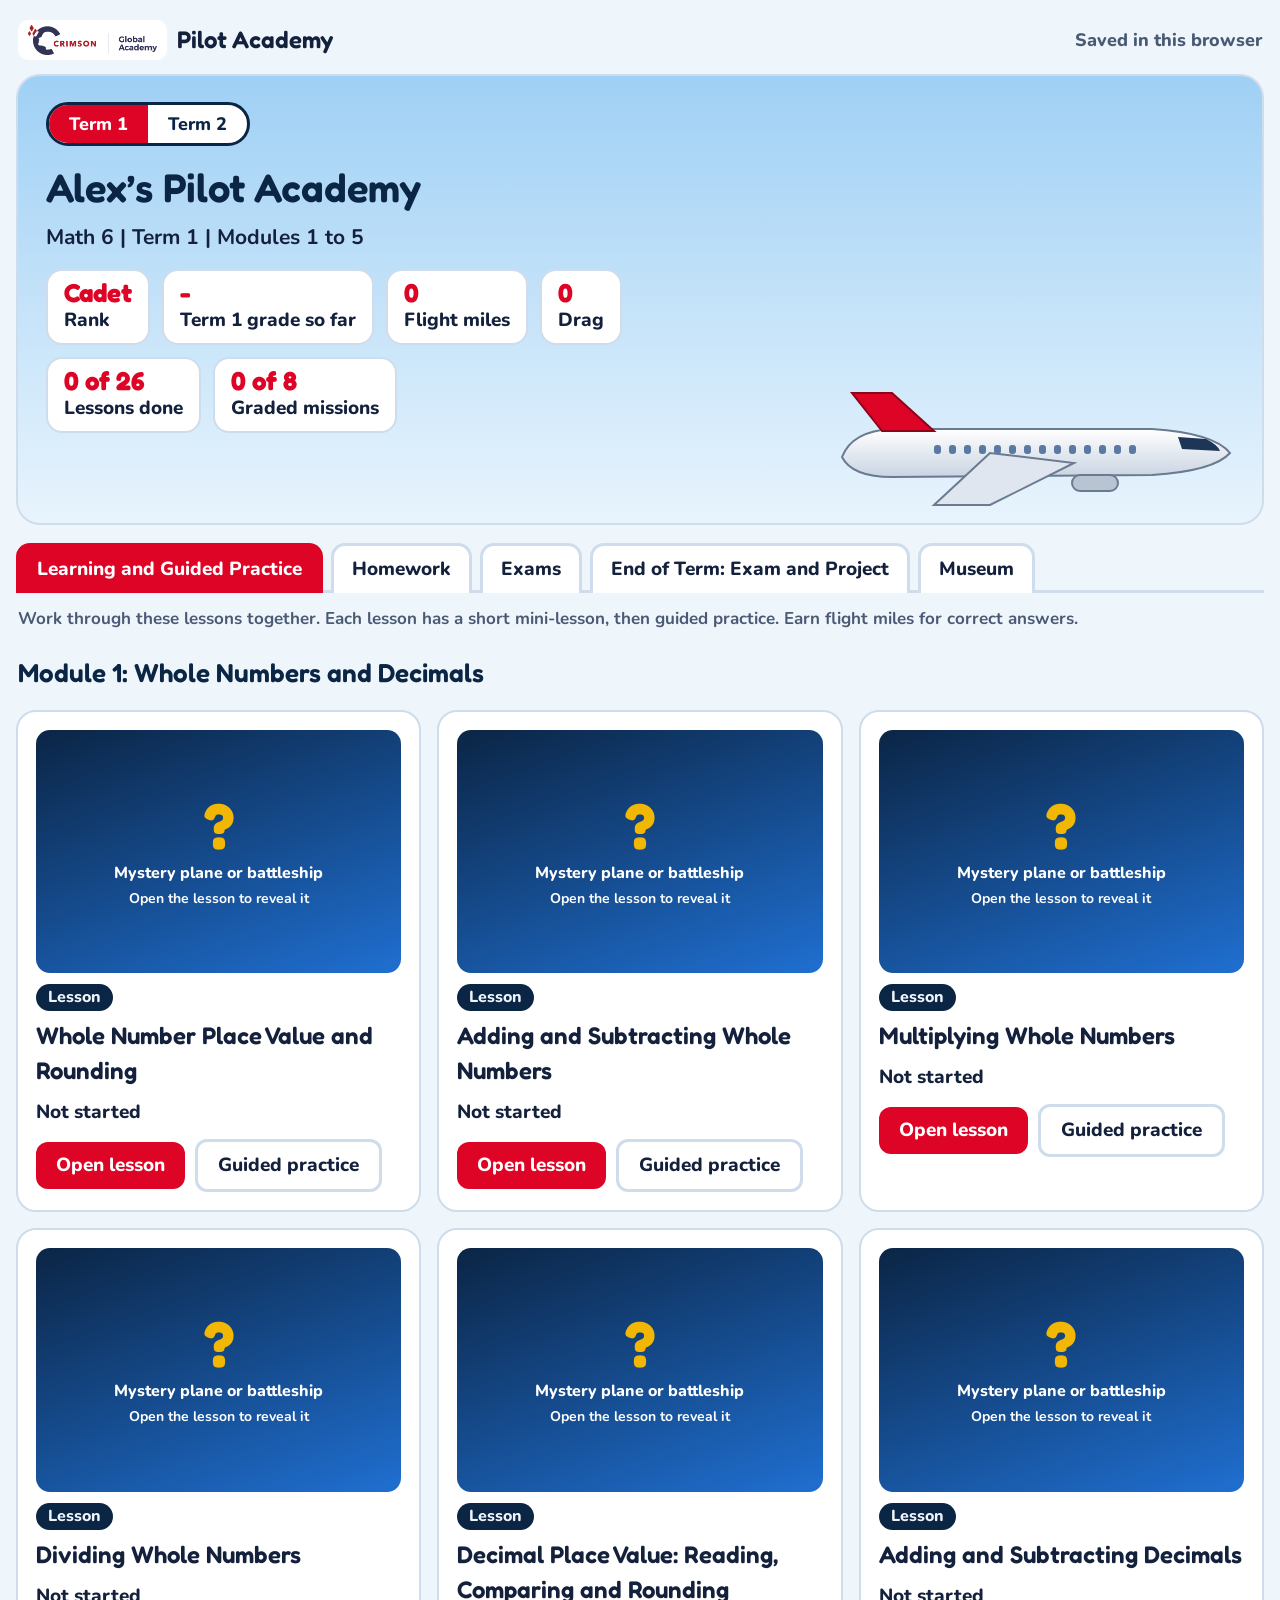
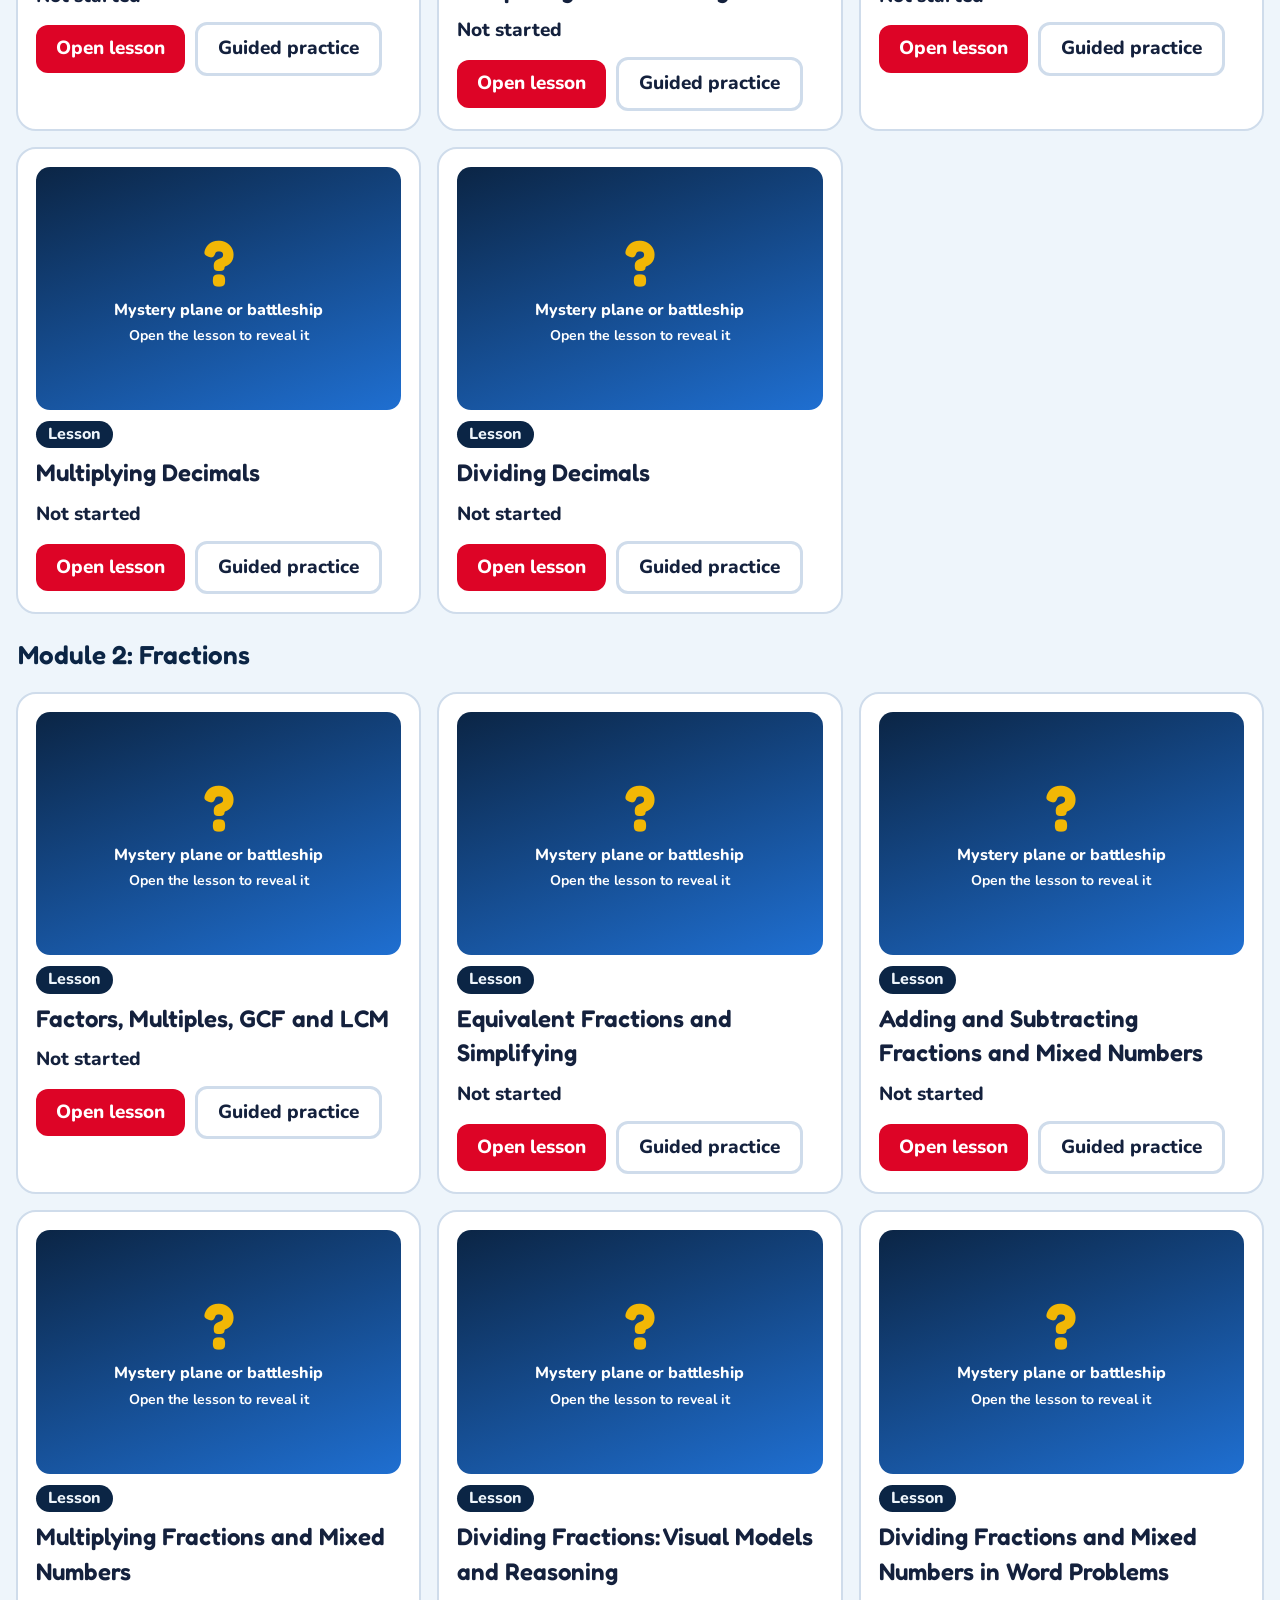
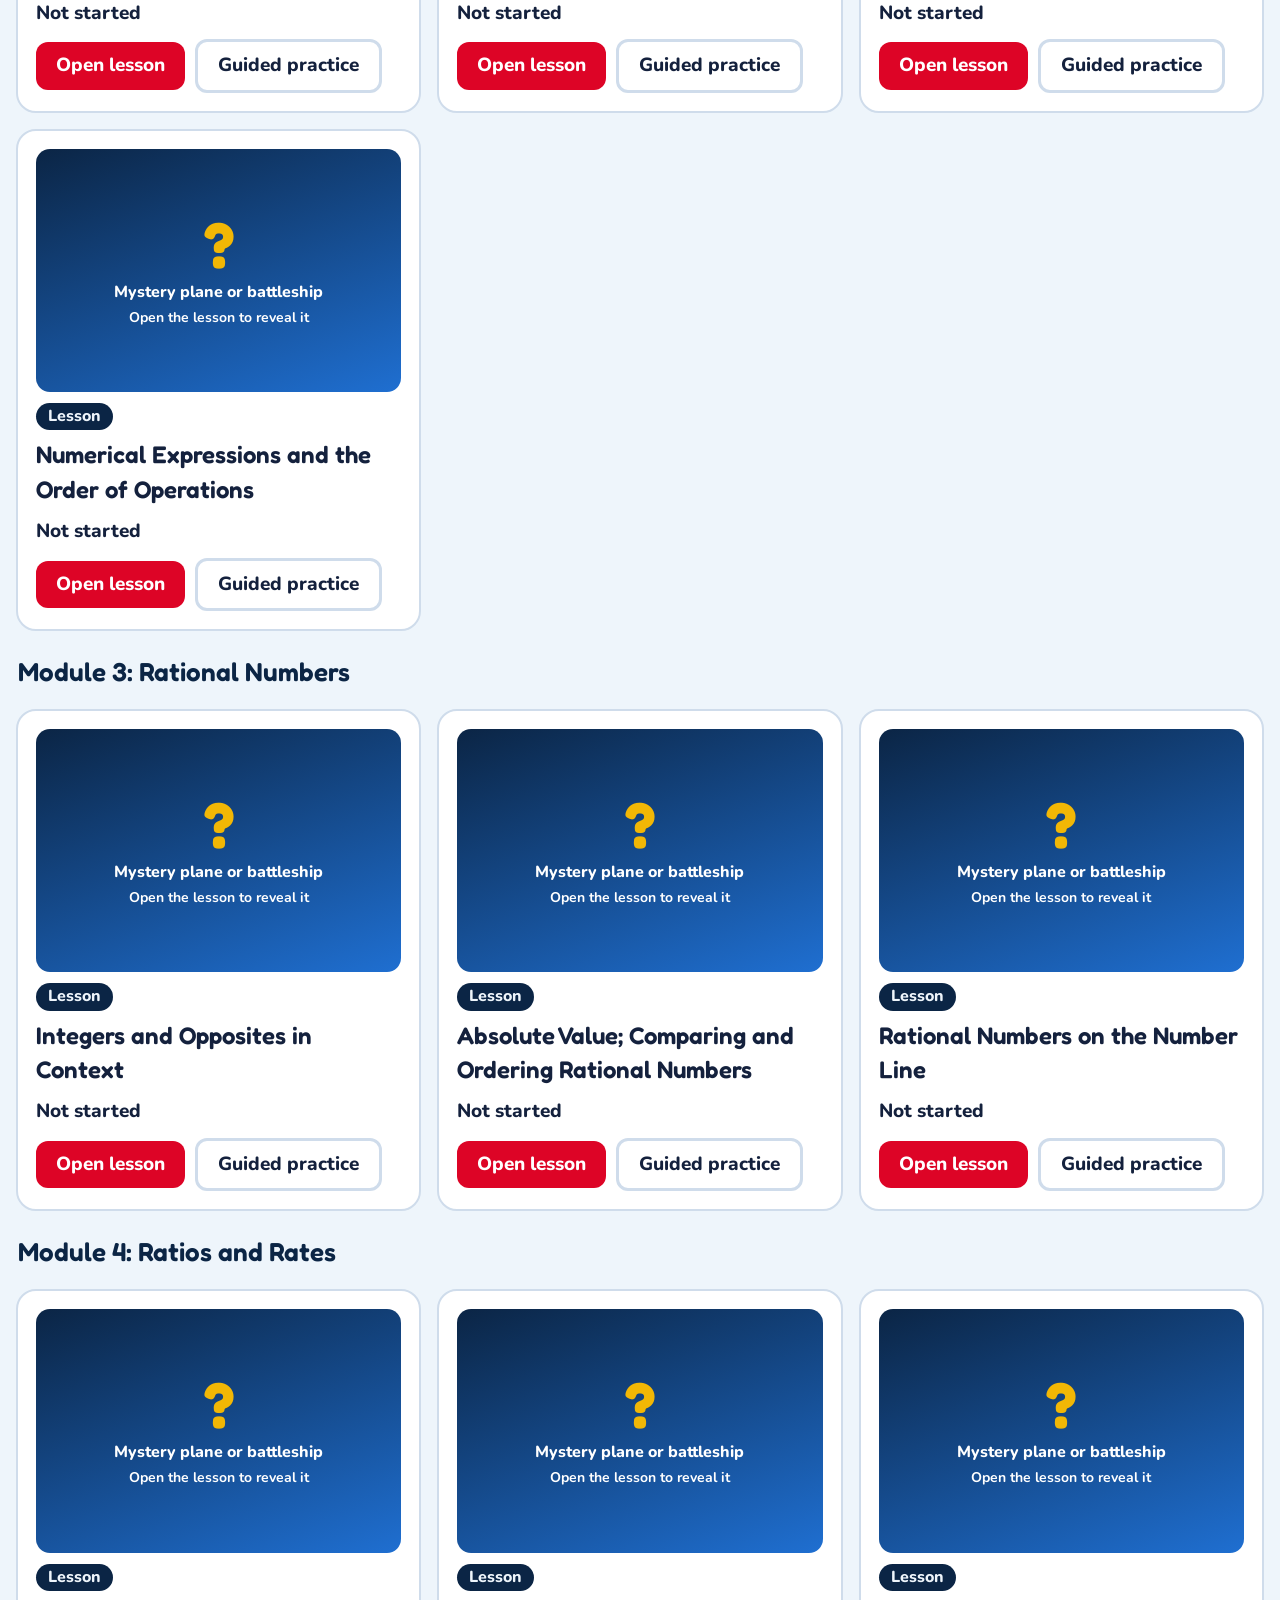
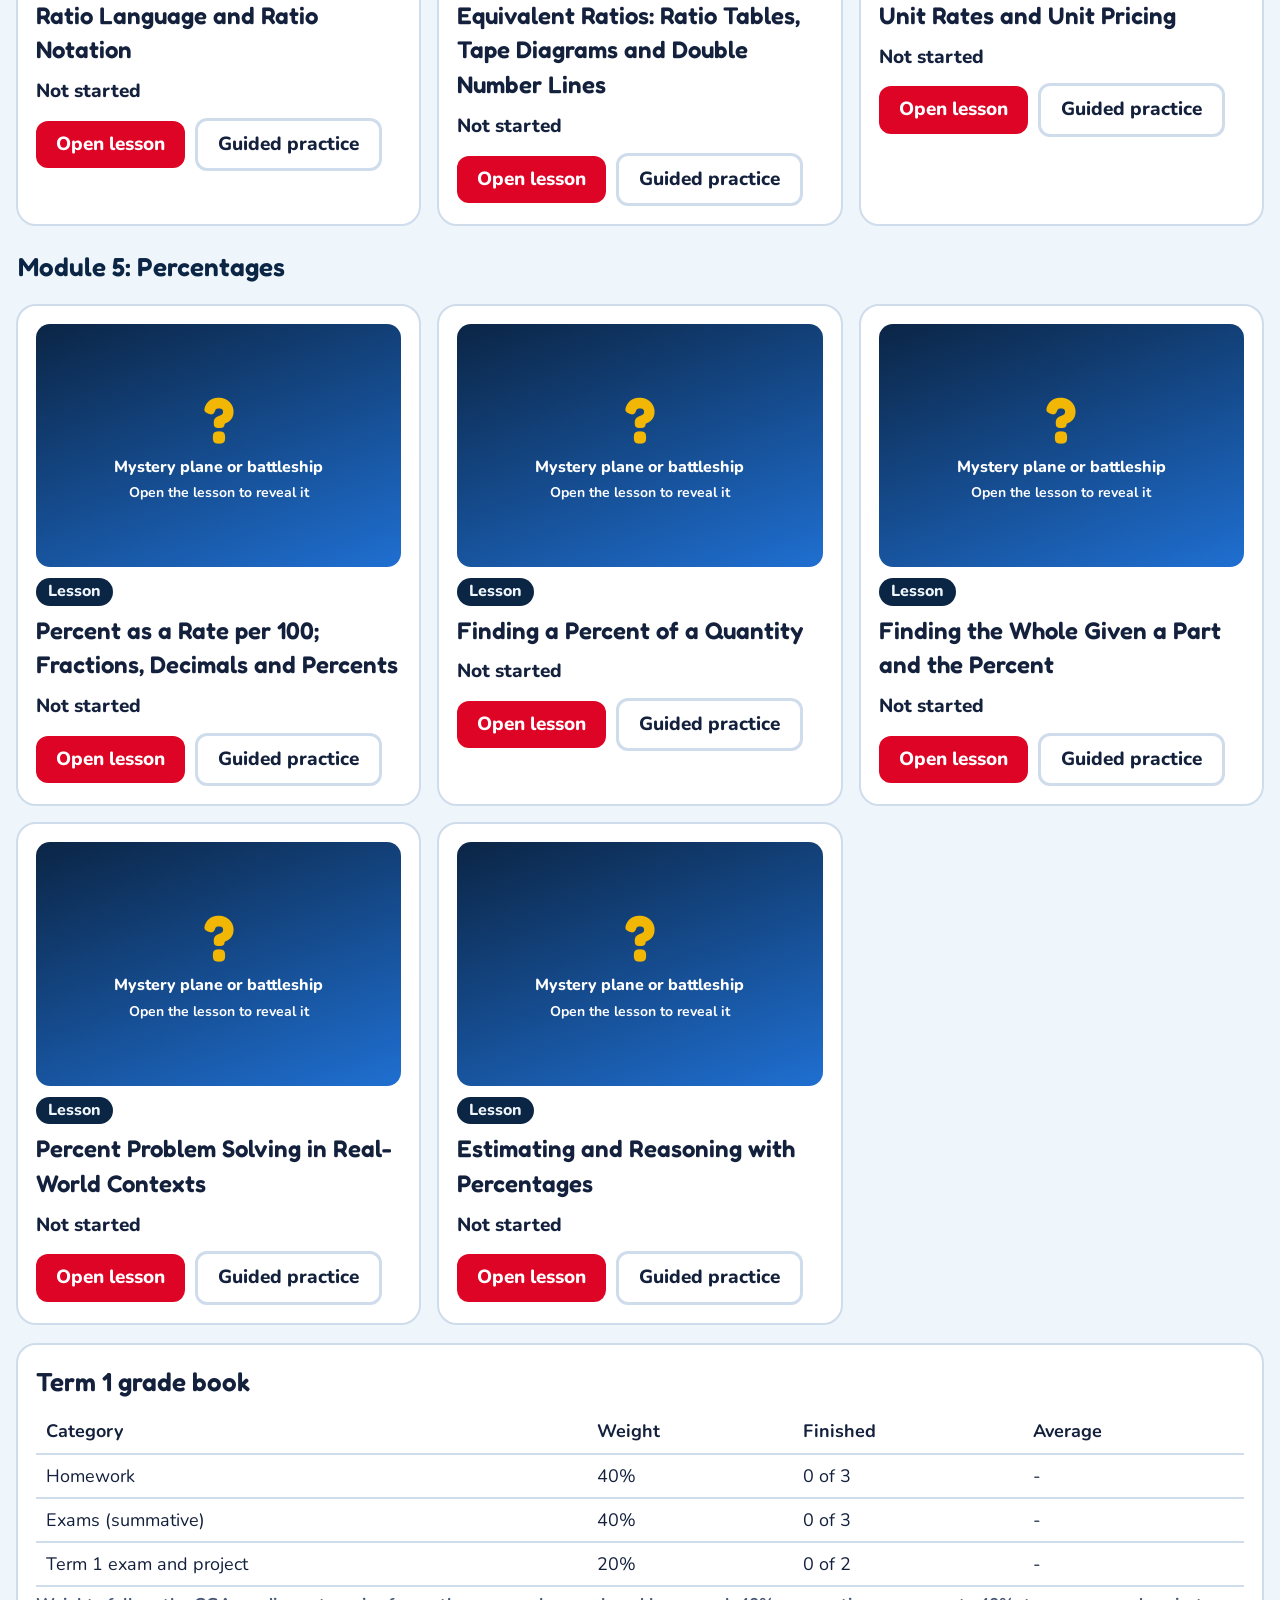
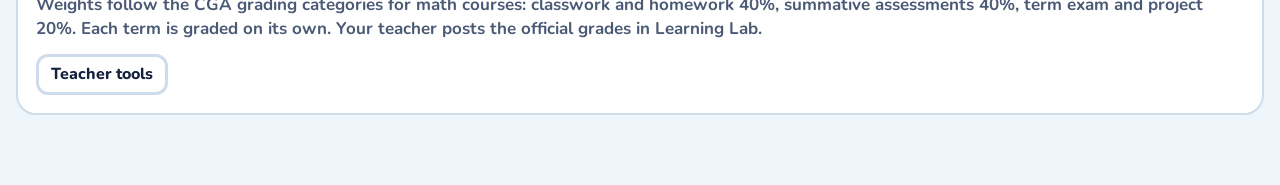
==== pilot-academy-app/index.html @ cd0cd8f1 "Add sign-in version of Pilot Academy for Google Apps Script Saves each student's progress to a Googl" ====
<!DOCTYPE html>
<html lang="en">
<head>
<meta charset="utf-8">
<meta name="robots" content="noindex, nofollow">
<meta name="viewport" content="width=device-width, initial-scale=1">
<title>Alex’s Pilot Academy: Math 6</title>
<link rel="preconnect" href="https://fonts.googleapis.com">
<link href="https://fonts.googleapis.com/css2?family=Fredoka:wght@500;600&family=Nunito:wght@600;700;800&display=swap" rel="stylesheet">
<style>
:root{--bg:#eef5fb;--panel:#ffffff;--ink:#14213d;--soft:#4a5a75;--accent:#DD0426;--accent-ink:#ffffff;--navy:#0b2545;--line:#cfdceb;--good:#22E05A;--good-ink:#04210f;--bad:#FF2D3F;--gold:#f2b705;--sky1:#9fd0f5;--sky2:#e8f4fd;color-scheme:light}
@media (prefers-color-scheme:dark){:root{--bg:#0c1627;--panel:#15233b;--ink:#eef4fb;--soft:#b5c4da;--accent:#ff5a73;--accent-ink:#1a0007;--navy:#d7e6fb;--line:#2b3f5e;--sky1:#1c3a63;--sky2:#14284a;color-scheme:dark}}
*{box-sizing:border-box}
html,body{margin:0;background:var(--bg);color:var(--ink);font-family:Nunito,system-ui,sans-serif;font-size:19px;line-height:1.45}
#app{max-width:1280px;margin:0 auto;padding:14px 16px 70px}
h1,h2,h3{font-family:Fredoka,sans-serif;font-weight:600;margin:0}
button{font:inherit;font-weight:800;font-size:19px;border:0;border-radius:12px;padding:10px 20px;background:var(--accent);color:var(--accent-ink);cursor:pointer}
button:focus-visible,input:focus-visible,textarea:focus-visible,summary:focus-visible{outline:4px solid var(--gold);outline-offset:2px}
button.ghost{background:transparent;color:var(--ink);border:3px solid var(--line)}
button.navy{background:var(--navy);color:var(--bg)}
button:disabled{opacity:.5;cursor:not-allowed}
.topbar{display:flex;align-items:center;justify-content:space-between;gap:12px;flex-wrap:wrap;padding:6px 2px}
.brand{display:flex;align-items:center;gap:10px;font-family:Fredoka,sans-serif;font-weight:600;font-size:24px}
.brand img{height:40px;background:#fff;padding:5px 10px;border-radius:10px}
.userchip{display:flex;align-items:center;gap:10px;flex-wrap:wrap;font-weight:800;font-size:18px;color:var(--soft)}
.hero{position:relative;overflow:hidden;border-radius:24px;padding:26px 28px 90px;background:linear-gradient(180deg,var(--sky1),var(--sky2));margin-top:8px;border:2px solid var(--line)}
.hero h1{font-size:40px;color:var(--navy)}
.termsw{display:inline-flex;gap:0;margin-bottom:12px;border:3px solid var(--navy);border-radius:999px;overflow:hidden;background:var(--panel)}
.tsw{border-radius:0;background:transparent;color:var(--navy);padding:6px 20px;font-size:18px}
.tsw.on{background:var(--accent);color:var(--accent-ink)}
@media (min-width:760px){.hero .stats{max-width:60%}}
.hero p{margin:6px 0 0;font-size:21px;color:var(--ink);font-weight:700}
.hero svg.jet{position:absolute;right:20px;bottom:6px;width:min(46%,420px);height:auto}
.stats{display:flex;gap:12px;flex-wrap:wrap;margin-top:16px}
.stat{background:var(--panel);border:2px solid var(--line);border-radius:16px;padding:8px 16px;font-weight:800}
.stat b{font-size:26px;font-family:Fredoka,sans-serif;color:var(--accent);display:block;line-height:1.1}
.grid{display:grid;grid-template-columns:repeat(auto-fill,minmax(330px,1fr));gap:16px;margin-top:18px}
.card{background:var(--panel);border:2px solid var(--line);border-radius:20px;padding:18px}
.item h3{font-size:24px;margin:8px 0 2px}
.item .sub{color:var(--soft);font-weight:700;margin:0}
.chip{display:inline-block;border-radius:999px;padding:2px 12px;font-weight:800;font-size:16px;background:var(--navy);color:var(--bg)}
.chip.hw{background:#1f6fd1;color:#fff}.chip.exam{background:var(--accent);color:var(--accent-ink)}.chip.term{background:#6b2fb3;color:#fff}.chip.project{background:#0f8a5f;color:#fff}
.status{font-weight:800;margin-top:10px;font-size:19px}
.status.done{color:#0a8a37}.status.prog{color:#b36a00}
.row{display:flex;gap:10px;flex-wrap:wrap;margin-top:12px;align-items:center}
.meta{color:var(--soft);font-size:17px;font-weight:700;margin-top:6px}
table.gb{width:100%;border-collapse:collapse;margin-top:10px;font-size:18px}
table.gb th,table.gb td{text-align:left;padding:8px 10px;border-bottom:2px solid var(--line)}
.runner{display:grid;grid-template-columns:minmax(0,1.1fr) minmax(0,1fr);gap:16px;align-items:start;margin-top:12px}
@media (max-width:980px){.runner{grid-template-columns:1fr}}
.rtop{display:flex;align-items:center;justify-content:space-between;gap:10px;flex-wrap:wrap}
.timer{font-family:Fredoka,sans-serif;font-size:24px;font-weight:600}
.timer.over{color:var(--accent)}
.pills{display:flex;flex-wrap:wrap;gap:6px;margin:10px 0}
.pill{min-width:42px;height:42px;padding:0 8px;border-radius:10px;font-size:17px;background:var(--panel);color:var(--ink);border:3px solid var(--line)}
.pill.ans{background:var(--navy);color:var(--bg);border-color:var(--navy)}
.pill.flag{border-color:var(--gold);box-shadow:inset 0 0 0 3px var(--gold)}
.pill.ok{background:var(--good);color:var(--good-ink);border-color:#00A63C}
.pill.bad{background:var(--bad);color:#fff;border-color:#C4001A}
.pill.cur{outline:4px solid var(--gold);outline-offset:2px}
.qnum{font-weight:800;color:var(--soft)}
.qtext{font-size:25px;font-weight:800;margin:10px 0;line-height:1.35}
.fig{margin:10px 0;max-width:560px;color:var(--ink)}.fig svg{width:100%;height:auto;display:block}
.scenario{background:var(--bg);border:2px dashed var(--gold);border-radius:14px;padding:12px 16px;margin:10px 0;font-weight:700}
input[type=text],textarea{width:100%;font:inherit;font-size:26px;font-weight:800;padding:10px 14px;border-radius:12px;border:3px solid var(--line);background:var(--bg);color:var(--ink)}
textarea{font-size:21px;font-weight:700;min-height:150px;resize:vertical}
input.good{background:var(--good);color:var(--good-ink);border-color:#00A63C}
input.bad{background:var(--bad);color:#fff;border-color:#C4001A}
.tip{color:var(--soft);font-size:17px;margin:6px 0 0;font-weight:700}
.choices{display:grid;gap:10px;margin-top:8px}
.choice{display:flex;align-items:center;gap:12px;text-align:left;background:var(--bg);color:var(--ink);border:3px solid var(--line);font-size:22px}
.choice .k{display:inline-flex;align-items:center;justify-content:center;width:36px;height:36px;border-radius:9px;background:var(--panel);border:2px solid var(--line);font-weight:800}
.choice.sel{border-color:var(--navy);background:var(--panel);box-shadow:inset 0 0 0 3px var(--navy)}
.choice.good{background:var(--good);color:var(--good-ink);border-color:#00A63C}
.choice.bad{background:var(--bad);color:#fff;border-color:#C4001A}
.msg{display:none;margin-top:12px;padding:12px 16px;border-radius:12px;font-weight:800;font-size:21px}
.msg.show{display:block}.msg.good{background:var(--good);color:var(--good-ink)}.msg.bad{background:var(--bad);color:#fff}
.msg small{display:block;font-size:19px;font-weight:700;margin-top:4px}
details.ref{margin-top:14px;border:2px solid var(--line);border-radius:14px;padding:2px 14px;background:var(--bg)}
details.ref summary{cursor:pointer;font-family:Fredoka,sans-serif;font-weight:600;font-size:21px;color:var(--accent);padding:8px 0}
details.ref h4{font-family:Fredoka,sans-serif;font-size:20px;margin:10px 0 2px;color:var(--navy)}
details.ref ul,details.ref ol,.manual ul,.manual ol{margin:0 0 10px;padding-left:24px}details.ref li,.manual li{margin:5px 0}
.work{position:sticky;top:10px}
.wtools{display:flex;gap:8px;flex-wrap:wrap;align-items:center;margin-bottom:8px}
.wtools button{padding:6px 14px;font-size:17px}
.wtools button.ghost.on{background:var(--navy);color:var(--bg);border-color:var(--navy)}
.dot{width:30px;height:30px;border-radius:50%;border:3px solid var(--panel);box-shadow:0 0 0 2px var(--line);padding:0}
.dot.sel{box-shadow:0 0 0 4px var(--gold)}
.wbox{position:relative;width:100%;border:3px solid var(--line);border-radius:16px;background:#fff;overflow:hidden;touch-action:none}
.wbox.blank{background-image:radial-gradient(#b8c7da 1.3px,transparent 1.3px);background-size:26px 26px}
.wbox svg{position:absolute;inset:0;width:100%;height:100%}
.wbox canvas{position:absolute;inset:0;width:100%;height:100%;cursor:crosshair}
.foot{display:flex;gap:10px;flex-wrap:wrap;margin-top:16px;align-items:center;justify-content:space-between}
.review .rq{border-bottom:2px solid var(--line);padding:12px 0}
.review .ok{color:#0a8a37;font-weight:800}.review .no{color:#c4001a;font-weight:800}
.big{font-family:Fredoka,sans-serif;font-size:56px;color:var(--accent);line-height:1}
#modal{position:fixed;inset:0;background:rgba(5,15,35,.62);display:flex;align-items:center;justify-content:center;z-index:50;padding:16px}
#modal[hidden]{display:none}
.dlg{background:var(--panel);border-radius:20px;padding:22px;max-width:620px;width:100%;max-height:90vh;overflow:auto;border:3px solid var(--line)}
.dlg h2{font-size:28px;margin-bottom:8px}
.warn{background:var(--bg);border:2px solid var(--gold);border-radius:12px;padding:10px 14px;margin:10px 0;font-weight:700}
.signin{max-width:560px;margin:60px auto;text-align:center}
.tabs{display:flex;flex-wrap:wrap;gap:8px;margin-top:18px;border-bottom:3px solid var(--line);padding-bottom:0}
.tab{background:var(--panel);color:var(--ink);border:3px solid var(--line);border-bottom:0;border-radius:14px 14px 0 0;padding:10px 18px;font-size:19px;margin-bottom:-3px}
.tab.on{background:var(--accent);color:var(--accent-ink);border-color:var(--accent)}
.modh{font-size:26px;margin:22px 2px 0;color:var(--navy)}
.stars{display:flex;gap:2px;margin-top:6px}
.idea{font-size:22px;font-weight:700}
.manual h3{font-size:22px;margin:12px 0 4px;color:var(--navy)}
.pchip{display:inline-block;background:var(--panel);border:2px solid var(--line);border-radius:999px;padding:4px 14px;margin-left:6px;font-weight:800;font-size:18px}
.qdots{display:flex;flex-wrap:wrap;gap:8px;margin:12px 2px}
.qdot{width:22px;height:22px;border-radius:50%;background:var(--line);border:3px solid transparent}
.qdot.ok{background:#22E05A}.qdot.miss{background:#FF2D3F}
.qdot.redo{border:3px dashed var(--soft)}.qdot.redo.ok,.qdot.redo.miss{border-color:transparent}
.qdot.now{box-shadow:0 0 0 4px var(--gold)}
.redotag{display:inline-block;margin-left:6px;padding:1px 10px;border-radius:999px;background:var(--gold);color:#3b2a00;font-size:16px;font-weight:800}
.pic{display:block;width:100%;aspect-ratio:3/2;object-fit:cover;border-radius:14px;margin-bottom:10px;background:linear-gradient(180deg,var(--sky1),var(--sky2));cursor:zoom-in;border:0;padding:0}
.picph{display:flex;align-items:center;justify-content:center;width:100%;aspect-ratio:3/2;border-radius:14px;margin-bottom:10px;background:linear-gradient(180deg,var(--sky1),var(--sky2));color:var(--navy);font-weight:800;font-size:16px;flex-direction:column;gap:4px}
.picph svg{width:70%;height:auto}
.picph.mystery{background:linear-gradient(160deg,#0b2545,#1f6fd1);color:#fff;text-align:center;padding:8px}
.qmark{font-family:Fredoka,sans-serif;font-size:64px;line-height:1;color:#f2b705}
.factcard{display:grid;grid-template-columns:minmax(0,1.2fr) minmax(0,1fr);gap:16px;align-items:center;background:var(--bg);border:2px solid var(--line);border-radius:16px;padding:12px;margin:12px 0}
@media (max-width:760px){.factcard{grid-template-columns:1fr}}
.factcard img{width:100%;border-radius:12px;display:block}
.factcard h4{font-family:Fredoka,sans-serif;font-size:24px;margin:4px 0;color:var(--navy)}
.kchip{display:inline-block;border-radius:999px;padding:2px 12px;font-weight:800;font-size:15px;background:var(--navy);color:var(--bg)}
.kchip.ship{background:#1f6fd1;color:#fff}
.mus .locked img{filter:grayscale(1) blur(7px) brightness(.6)}.mus .locked .picph{filter:grayscale(1)}
.mus .locked{opacity:.85}
.prize{margin-top:12px;background:var(--panel);border:2px solid var(--gold);border-radius:14px;padding:12px;font-size:19px;line-height:1.4}
</style>
</head>
<body>
<div id="app"></div>
<div id="modal" hidden></div>
<script>
/* ===== CONFIG (teacher can edit) ===== */
const CFG={"student":"Alex","weights":{"hw":40,"exam":40,"end":20},"teacherCode":"SEFNTUVSMjY="};
const ITEMS=[{"id":"hw2","type":"hw","cat":"hw","title":"Homework 1: Fuel Fractions","sub":"Module 2: Fractions, GCF and LCM, Order of Operations","min":50,"when":"Use during Module 2","mods":["m2"],"term":1},{"id":"ex2","type":"exam","cat":"exam","title":"Exam 1: Pilot Test 1","sub":"Module 2: Fractions, GCF and LCM, Order of Operations","min":60,"when":"End of Module 2","mods":["m2"],"code":"V0lORFNPQ0s3MDU3","term":1},{"id":"hw3","type":"hw","cat":"hw","title":"Homework 2: Altitude and Airspeed","sub":"Modules 3 and 4: Rational Numbers, Ratios and Rates","min":50,"when":"Use during Modules 3 and 4","mods":["m3","m4"],"term":1},{"id":"exB","type":"exam","cat":"exam","title":"Exam 2: Pilot Test 2","sub":"Modules 3 and 4: Rational Numbers, Ratios and Rates","min":60,"when":"End of Module 4","mods":["m3","m4"],"code":"UElUT1Q1ODMy","term":1},{"id":"hw4","type":"hw","cat":"hw","title":"Homework 3: Percent Power","sub":"Module 5: Percentages","min":50,"when":"Use during Module 5","mods":["m5"],"term":1},{"id":"ex4","type":"exam","cat":"exam","title":"Exam 3: Pilot Test 3","sub":"Module 5: Percentages","min":60,"when":"End of Module 5","mods":["m5"],"code":"U1FVQVdLMTQyNQ==","term":1},{"id":"proj","type":"project","cat":"end","title":"Term 1 Project: Skyline Air Launch","sub":"Modules 1 to 5","min":90,"when":"Start late in Term 1, finish before the final exam","mods":["m1","m2","m3","m4","m5"],"intro":"You are the operations manager for Skyline Air, a brand new airline. Use your math to plan fuel, cargo, schedules, routes, seats, and ticket prices for the first week of flights. Show your work on paper. Parts 1 to 15 are checked by the computer. Parts 16 and 17 are scored by your teacher.","term":1},{"id":"term","type":"term","cat":"end","title":"Term 1 Final Exam: Captain’s Check Ride","sub":"Modules 1 to 5","min":90,"when":"End of Term 1","mods":["m1","m2","m3","m4","m5"],"code":"QkFOSzE1ODg=","term":1},{"id":"t2hw1","type":"hw","cat":"hw","title":"Homework 4: Flight Plan Formulas","sub":"Modules 6 and 7: Expressions, Equations and Inequalities","min":50,"when":"Use during Modules 6 and 7","mods":["m6","m7"],"term":2},{"id":"t2ex1","type":"exam","cat":"exam","title":"Exam 4: Pilot Test 4","sub":"Modules 6 and 7: Expressions, Equations and Inequalities","min":60,"when":"End of Module 7","mods":["m6","m7"],"term":2,"code":"VkVDVE9SOTQyMQ=="},{"id":"t2hw2","type":"hw","cat":"hw","title":"Homework 5: Radar and Runways","sub":"Modules 8 and 9: The Coordinate Plane and Geometry","min":50,"when":"Use during Modules 8 and 9","mods":["m8","m9"],"term":2},{"id":"t2ex2","type":"exam","cat":"exam","title":"Exam 5: Pilot Test 5","sub":"Modules 8 and 9: The Coordinate Plane and Geometry","min":60,"when":"End of Module 9","mods":["m8","m9"],"term":2,"code":"Q0hPQ0tTMTcyNw=="},{"id":"t2hw3","type":"hw","cat":"hw","title":"Homework 6: Flight Data Logbook","sub":"Module 10: Statistics","min":50,"when":"Use during Module 10","mods":["m10"],"term":2},{"id":"t2ex3","type":"exam","cat":"exam","title":"Exam 6: Pilot Test 6","sub":"Module 10: Statistics","min":60,"when":"End of Module 10","mods":["m10"],"term":2,"code":"WU9LRTcxODE="},{"id":"t2proj","type":"project","cat":"end","title":"Term 2 Project: Skyline Air Expansion","sub":"Modules 6 to 10","min":90,"when":"Start late in Term 2, finish before the final exam","mods":["m6","m7","m8","m9","m10"],"term":2,"intro":"Skyline Air is growing, and you are the planning manager for its new hub airport. Use your math to set fares, map the airport, design a hangar, and study test flight data. Show your work on paper. Parts 1 to 15 are checked by the computer. Parts 16 and 17 are scored by your teacher."},{"id":"t2term","type":"term","cat":"end","title":"Term 2 Final Exam: Long-Haul Check Ride","sub":"Modules 6 to 10","min":90,"when":"End of Term 2","mods":["m6","m7","m8","m9","m10"],"term":2,"code":"RkxBUkU5MTcy"}];
const QS={"hw2":[{"t":"num","q":"Write a fraction equivalent to 3/4 that has a denominator of 20. Type it as a fraction.","a":"eyJhIjogIjE1LzIwIiwgImV4YWN0IjogdHJ1ZX0=","mod":"m2","hint":"Multiply the top and the bottom by the same number. What times 4 makes 20?","fig":null,"work":null,"pts":4,"id":"hw2-1"},{"t":"num","q":"Simplify 18/24.","a":"eyJhIjogIjMvNCIsICJleGFjdCI6IGZhbHNlfQ==","mod":"m2","hint":"Divide the top and bottom by their greatest common factor.","fig":null,"work":null,"pts":4,"id":"hw2-2"},{"t":"num","q":"What is the greatest common factor (GCF) of 36 and 54?","a":"eyJhIjogIjE4IiwgImV4YWN0IjogZmFsc2V9","mod":"m2","hint":"List the factors of each number. Which is the biggest factor on both lists?","fig":null,"work":null,"pts":4,"id":"hw2-3"},{"t":"mc","q":"Which fraction is equivalent to 5/8?","a":"eyJhIjogIjE1LzI0In0=","choices":["15/24","10/24","15/32","5/24"],"mod":"m2","hint":"Multiply the top and bottom of 5/8 by the same number.","fig":null,"work":null,"pts":4,"id":"hw2-4"},{"t":"num","q":"Add: 2/5 + 1/3","a":"eyJhIjogIjExLzE1IiwgImV4YWN0IjogZmFsc2V9","mod":"m2","hint":"Use a common denominator of 15.","fig":null,"work":null,"pts":4,"id":"hw2-5"},{"t":"num","q":"Subtract: 7/8 − 1/4","a":"eyJhIjogIjUvOCIsICJleGFjdCI6IGZhbHNlfQ==","mod":"m2","hint":"Change 1/4 to eighths first.","fig":null,"work":null,"pts":4,"id":"hw2-6"},{"t":"num","q":"A pilot flew 3 1/2 hours on Monday and 2 3/4 hours on Tuesday. How many hours did she fly in all?","a":"eyJhIjogIjYgMS80IiwgImV4YWN0IjogZmFsc2V9","mod":"m2","hint":"Add the fractions first. Then add the whole numbers and regroup if needed.","fig":null,"work":null,"pts":4,"id":"hw2-7"},{"t":"num","q":"A fuel tank held 8 1/3 gallons. After a short flight, 3 5/6 gallons were left. How many gallons were used?","a":"eyJhIjogIjQgMS8yIiwgImV4YWN0IjogZmFsc2V9","mod":"m2","hint":"Use a common denominator of 6. You may need to regroup one whole.","fig":null,"work":null,"pts":4,"id":"hw2-8"},{"t":"num","q":"Subtract: 5 − 2 3/8","a":"eyJhIjogIjIgNS84IiwgImV4YWN0IjogZmFsc2V9","mod":"m2","hint":"Rename 5 as 4 and 8/8, then subtract.","fig":null,"work":null,"pts":4,"id":"hw2-9"},{"t":"num","q":"A fuel truck visits Gate A every 6 days and Gate B every 8 days. It visited both gates today. In how many days will it visit both gates on the same day again?","a":"eyJhIjogIjI0IiwgImV4YWN0IjogZmFsc2V9","mod":"m2","hint":"List the multiples of 6 and the multiples of 8. Find the first number on both lists.","fig":null,"work":null,"pts":4,"id":"hw2-10"},{"t":"num","q":"Multiply: 2/3 × 3/5","a":"eyJhIjogIjIvNSIsICJleGFjdCI6IGZhbHNlfQ==","mod":"m2","hint":"Multiply the tops, multiply the bottoms, then simplify.","fig":null,"work":null,"pts":4,"id":"hw2-11"},{"t":"num","q":"Evaluate: 24 − 3 × 5 + 12 ÷ 4","a":"eyJhIjogIjEyIiwgImV4YWN0IjogZmFsc2V9","mod":"m2","hint":"Do the multiplication and division first, from left to right. Then add and subtract from left to right.","fig":null,"work":null,"pts":4,"id":"hw2-12"},{"t":"num","q":"Evaluate: 5/6 − 1/3 × 3/4","a":"eyJhIjogIjcvMTIiLCAiZXhhY3QiOiBmYWxzZX0=","mod":"m2","hint":"Multiply 1/3 × 3/4 first. Then subtract the result from 5/6 using a common denominator.","fig":null,"work":null,"pts":4,"id":"hw2-13"},{"t":"num","q":"A plane's fuel tank is 3/4 full. A flight uses 2/3 of the fuel in the tank. What fraction of the whole tank was used?","a":"eyJhIjogIjEvMiIsICJleGFjdCI6IGZhbHNlfQ==","mod":"m2","hint":"Find 2/3 of 3/4 by multiplying.","fig":null,"work":null,"pts":4,"id":"hw2-14"},{"t":"num","q":"A runway is 2 1/4 miles long. A plane uses 2/3 of it to take off. How many miles of runway does it use?","a":"eyJhIjogIjEgMS8yIiwgImV4YWN0IjogZmFsc2V9","mod":"m2","hint":"Change 2 1/4 to an improper fraction, then multiply by 2/3.","fig":null,"work":null,"pts":4,"id":"hw2-15"},{"t":"num","q":"Divide: 1/2 ÷ 1/6. Think: how many sixths fit in one half?","a":"eyJhIjogIjMiLCAiZXhhY3QiOiBmYWxzZX0=","mod":"m2","hint":"Draw a bar. Shade 1/2, then count the 1/6 pieces inside it.","fig":null,"work":null,"pts":4,"id":"hw2-16"},{"t":"num","q":"Divide: 3/4 ÷ 3/8","a":"eyJhIjogIjIiLCAiZXhhY3QiOiBmYWxzZX0=","mod":"m2","hint":"Keep, change, flip: 3/4 × 8/3.","fig":null,"work":null,"pts":4,"id":"hw2-17"},{"t":"num","q":"Divide: 5 ÷ 2/3","a":"eyJhIjogIjcgMS8yIiwgImV4YWN0IjogZmFsc2V9","mod":"m2","hint":"Keep, change, flip: 5 × 3/2.","fig":null,"work":null,"pts":4,"id":"hw2-18"},{"t":"num","q":"A cargo plane holds 12 tons. Each crate weighs 3/4 ton. How many crates fit?","a":"eyJhIjogIjE2IiwgImV4YWN0IjogZmFsc2V9","mod":"m2","hint":"How many 3/4s fit in 12? Divide 12 ÷ 3/4.","fig":null,"work":null,"pts":4,"id":"hw2-19"},{"t":"num","q":"Divide: 2 1/4 ÷ 3/8","a":"eyJhIjogIjYiLCAiZXhhY3QiOiBmYWxzZX0=","mod":"m2","hint":"Change 2 1/4 to 9/4, then keep, change, flip.","fig":null,"work":null,"pts":4,"id":"hw2-20"}],"ex2":[{"t":"mc","q":"Which fraction is equivalent to 4/9?","a":"eyJhIjogIjEyLzI3In0=","choices":["12/27","12/28","8/27","4/27"],"mod":"m2","hint":null,"fig":null,"work":null,"pts":4,"id":"ex2-1"},{"t":"num","q":"Simplify 36/48.","a":"eyJhIjogIjMvNCIsICJleGFjdCI6IGZhbHNlfQ==","mod":"m2","hint":null,"fig":null,"work":null,"pts":4,"id":"ex2-2"},{"t":"num","q":"What is the greatest common factor (GCF) of 42 and 70?","a":"eyJhIjogIjE0IiwgImV4YWN0IjogZmFsc2V9","mod":"m2","hint":null,"fig":null,"work":null,"pts":4,"id":"ex2-3"},{"t":"num","q":"Write 11/4 as a mixed number.","a":"eyJhIjogIjIgMy80IiwgImV4YWN0IjogdHJ1ZX0=","mod":"m2","hint":null,"fig":null,"work":null,"pts":4,"id":"ex2-4"},{"t":"num","q":"Write 3 2/5 as an improper fraction.","a":"eyJhIjogIjE3LzUiLCAiZXhhY3QiOiB0cnVlfQ==","mod":"m2","hint":null,"fig":null,"work":null,"pts":4,"id":"ex2-5"},{"t":"num","q":"Add: 2/3 + 3/4","a":"eyJhIjogIjEgNS8xMiIsICJleGFjdCI6IGZhbHNlfQ==","mod":"m2","hint":null,"fig":null,"work":null,"pts":4,"id":"ex2-6"},{"t":"num","q":"Subtract: 5/6 − 3/10","a":"eyJhIjogIjgvMTUiLCAiZXhhY3QiOiBmYWxzZX0=","mod":"m2","hint":null,"fig":null,"work":null,"pts":4,"id":"ex2-7"},{"t":"num","q":"Add: 4 2/5 + 3 7/10","a":"eyJhIjogIjggMS8xMCIsICJleGFjdCI6IGZhbHNlfQ==","mod":"m2","hint":null,"fig":null,"work":null,"pts":4,"id":"ex2-8"},{"t":"num","q":"Subtract: 9 1/4 − 4 5/6","a":"eyJhIjogIjQgNS8xMiIsICJleGFjdCI6IGZhbHNlfQ==","mod":"m2","hint":null,"fig":null,"work":null,"pts":4,"id":"ex2-9"},{"t":"num","q":"A plane flew 6 3/8 hours on one trip and 4 1/2 hours on another trip. How many more hours was the first trip?","a":"eyJhIjogIjEgNy84IiwgImV4YWN0IjogZmFsc2V9","mod":"m2","hint":null,"fig":null,"work":null,"pts":4,"id":"ex2-10"},{"t":"num","q":"A mechanic used 2 1/3 quarts of oil, then 1 3/4 quarts, then 5/6 quart. How many quarts did she use in all?","a":"eyJhIjogIjQgMTEvMTIiLCAiZXhhY3QiOiBmYWxzZX0=","mod":"m2","hint":null,"fig":null,"work":null,"pts":4,"id":"ex2-11"},{"t":"num","q":"Multiply: 3/5 × 5/9","a":"eyJhIjogIjEvMyIsICJleGFjdCI6IGZhbHNlfQ==","mod":"m2","hint":null,"fig":null,"work":null,"pts":4,"id":"ex2-12"},{"t":"num","q":"A runway light blinks every 9 seconds. A tower light blinks every 12 seconds. They blink together now. In how many seconds will they next blink together?","a":"eyJhIjogIjM2IiwgImV4YWN0IjogZmFsc2V9","mod":"m2","hint":null,"fig":null,"work":null,"pts":4,"id":"ex2-13"},{"t":"num","q":"Multiply: 1 3/4 × 2 2/3","a":"eyJhIjogIjQgMi8zIiwgImV4YWN0IjogZmFsc2V9","mod":"m2","hint":null,"fig":null,"work":null,"pts":4,"id":"ex2-14"},{"t":"num","q":"Evaluate: (2/3 + 1/6) × 3/5","a":"eyJhIjogIjEvMiIsICJleGFjdCI6IGZhbHNlfQ==","mod":"m2","hint":null,"fig":null,"work":null,"pts":4,"id":"ex2-15"},{"t":"num","q":"A pilot uses 3/5 of her 4 1/2 hour flight time for the first leg. How many hours is the first leg?","a":"eyJhIjogIjIgNy8xMCIsICJleGFjdCI6IGZhbHNlfQ==","mod":"m2","hint":null,"fig":null,"work":null,"pts":4,"id":"ex2-16"},{"t":"num","q":"An 18-gallon fuel tank is 5/6 full. How many gallons are in the tank?","a":"eyJhIjogIjE1IiwgImV4YWN0IjogZmFsc2V9","mod":"m2","hint":null,"fig":null,"work":null,"pts":4,"id":"ex2-17"},{"t":"num","q":"Divide: 5/6 ÷ 1/3","a":"eyJhIjogIjIgMS8yIiwgImV4YWN0IjogZmFsc2V9","mod":"m2","hint":null,"fig":null,"work":null,"pts":4,"id":"ex2-18"},{"t":"num","q":"Evaluate: 7 × (9 − 4) − 2⁴","a":"eyJhIjogIjE5IiwgImV4YWN0IjogZmFsc2V9","mod":"m2","hint":null,"fig":null,"work":null,"pts":4,"id":"ex2-19"},{"t":"num","q":"Divide: 6 ÷ 3/5","a":"eyJhIjogIjEwIiwgImV4YWN0IjogZmFsc2V9","mod":"m2","hint":null,"fig":null,"work":null,"pts":4,"id":"ex2-20"},{"t":"num","q":"Divide: 3 3/4 ÷ 1 1/2","a":"eyJhIjogIjIgMS8yIiwgImV4YWN0IjogZmFsc2V9","mod":"m2","hint":null,"fig":null,"work":null,"pts":4,"id":"ex2-21"},{"t":"num","q":"A banner for an airshow is 7 1/2 feet long. It is cut into pieces that are 3/4 foot each. How many pieces are there?","a":"eyJhIjogIjEwIiwgImV4YWN0IjogZmFsc2V9","mod":"m2","hint":null,"fig":null,"work":null,"pts":4,"id":"ex2-22"},{"t":"num","q":"A cargo hold has 5/8 ton of mail. It is split equally into 5 bags. How many tons are in each bag?","a":"eyJhIjogIjEvOCIsICJleGFjdCI6IGZhbHNlfQ==","mod":"m2","hint":null,"fig":null,"work":null,"pts":4,"id":"ex2-23"},{"t":"num","q":"A training plane flies 3 3/5 miles in 3/10 of an hour. How many miles per hour is that?","a":"eyJhIjogIjEyIiwgImV4YWN0IjogZmFsc2V9","mod":"m2","hint":null,"fig":null,"work":null,"pts":4,"id":"ex2-24"}],"hw3":[{"t":"num","q":"A plane cruises at 35,000 feet. An airport is 12 feet below sea level. Write the airport's elevation as an integer.","a":"eyJhIjogIi0xMiIsICJleGFjdCI6IGZhbHNlfQ==","mod":"m3","hint":"Below sea level means negative.","fig":null,"work":"nl:-20:20","pts":4,"id":"hw3-1"},{"t":"num","q":"What is the opposite of -9?","a":"eyJhIjogIjkiLCAiZXhhY3QiOiBmYWxzZX0=","mod":"m3","hint":"Opposites are the same distance from 0 on opposite sides.","fig":null,"work":"nl:-10:10","pts":4,"id":"hw3-2"},{"t":"num","q":"The temperature outside a plane at high altitude is -45 degrees Fahrenheit. What is the absolute value of -45?","a":"eyJhIjogIjQ1IiwgImV4YWN0IjogZmFsc2V9","mod":"m3","hint":"Absolute value is the distance from 0. Distance is never negative.","fig":null,"work":"nl:-50:50","pts":4,"id":"hw3-3"},{"t":"mc","q":"Which number is greater?","a":"eyJhIjogIi0zIn0=","choices":["-3","-7","They are equal","Not enough information"],"mod":"m3","hint":"On a number line, the number farther to the right is greater.","fig":null,"work":"nl:-10:10","pts":4,"id":"hw3-4"},{"t":"list","q":"Order from least to greatest, separated by commas: 4, -8, 0, -2, 6","a":"eyJhIjogWyItOCIsICItMiIsICIwIiwgIjQiLCAiNiJdLCAib3JkZXJlZCI6IHRydWV9","mod":"m3","hint":"Negative numbers are to the left of 0, so they are the least.","fig":null,"work":"nl:-10:10","pts":4,"id":"hw3-5"},{"t":"num","q":"A plane starts at 31,000 feet and its altitude changes by -2,500 feet. What is its new altitude in feet?","a":"eyJhIjogIjI4NTAwIiwgImV4YWN0IjogZmFsc2V9","mod":"m3","hint":"A change of -2,500 means it went down 2,500 feet.","fig":null,"work":null,"pts":4,"id":"hw3-6"},{"t":"num","q":"Which number is greater, -0.5 or -1/4? Type the greater number.","a":"eyJhIjogIi0xLzQiLCAiZXhhY3QiOiBmYWxzZX0=","mod":"m3","hint":"Change -1/4 to a decimal. Then see which is closer to 0.","fig":null,"work":"nl:-1:1","pts":4,"id":"hw3-7"},{"t":"list","q":"Order from least to greatest, separated by commas: 1/2, -0.75, -1/4, 0.6","a":"eyJhIjogWyItMC43NSIsICItMS80IiwgIjEvMiIsICIwLjYiXSwgIm9yZGVyZWQiOiB0cnVlfQ==","mod":"m3","hint":"Change every number to a decimal, then plot or compare them.","fig":null,"work":"nl:-1:1","pts":4,"id":"hw3-8"},{"t":"num","q":"Look at the number line. What number does point A show?","a":"eyJhIjogIi0yLjUiLCAiZXhhY3QiOiBmYWxzZX0=","mod":"m3","hint":"Point A is halfway between two whole numbers. Which two?","fig":"<svg viewBox=\"0 0 700 130\" role=\"img\" aria-label=\"Number line from -5 to 5\" style=\"color:inherit\"><line x1=\"20\" y1=\"70\" x2=\"680\" y2=\"70\" stroke=\"currentColor\" stroke-width=\"3\"/><path d=\"M20 70 l10 -7 v14z M680 70 l-10 -7 v14z\" fill=\"currentColor\"/><line x1=\"34.0\" y1=\"58\" x2=\"34.0\" y2=\"82\" stroke=\"currentColor\" stroke-width=\"2.5\"/><text x=\"34.0\" y=\"106\" text-anchor=\"middle\" font-size=\"20\" font-weight=\"700\" fill=\"currentColor\">-5</text><line x1=\"97.2\" y1=\"58\" x2=\"97.2\" y2=\"82\" stroke=\"currentColor\" stroke-width=\"2.5\"/><text x=\"97.2\" y=\"106\" text-anchor=\"middle\" font-size=\"20\" font-weight=\"700\" fill=\"currentColor\">-4</text><line x1=\"160.4\" y1=\"58\" x2=\"160.4\" y2=\"82\" stroke=\"currentColor\" stroke-width=\"2.5\"/><text x=\"160.4\" y=\"106\" text-anchor=\"middle\" font-size=\"20\" font-weight=\"700\" fill=\"currentColor\">-3</text><line x1=\"223.6\" y1=\"58\" x2=\"223.6\" y2=\"82\" stroke=\"currentColor\" stroke-width=\"2.5\"/><text x=\"223.6\" y=\"106\" text-anchor=\"middle\" font-size=\"20\" font-weight=\"700\" fill=\"currentColor\">-2</text><line x1=\"286.8\" y1=\"58\" x2=\"286.8\" y2=\"82\" stroke=\"currentColor\" stroke-width=\"2.5\"/><text x=\"286.8\" y=\"106\" text-anchor=\"middle\" font-size=\"20\" font-weight=\"700\" fill=\"currentColor\">-1</text><line x1=\"350.0\" y1=\"58\" x2=\"350.0\" y2=\"82\" stroke=\"currentColor\" stroke-width=\"2.5\"/><text x=\"350.0\" y=\"106\" text-anchor=\"middle\" font-size=\"20\" font-weight=\"700\" fill=\"currentColor\">0</text><line x1=\"413.2\" y1=\"58\" x2=\"413.2\" y2=\"82\" stroke=\"currentColor\" stroke-width=\"2.5\"/><text x=\"413.2\" y=\"106\" text-anchor=\"middle\" font-size=\"20\" font-weight=\"700\" fill=\"currentColor\">1</text><line x1=\"476.4\" y1=\"58\" x2=\"476.4\" y2=\"82\" stroke=\"currentColor\" stroke-width=\"2.5\"/><text x=\"476.4\" y=\"106\" text-anchor=\"middle\" font-size=\"20\" font-weight=\"700\" fill=\"currentColor\">2</text><line x1=\"539.6\" y1=\"58\" x2=\"539.6\" y2=\"82\" stroke=\"currentColor\" stroke-width=\"2.5\"/><text x=\"539.6\" y=\"106\" text-anchor=\"middle\" font-size=\"20\" font-weight=\"700\" fill=\"currentColor\">3</text><line x1=\"602.8\" y1=\"58\" x2=\"602.8\" y2=\"82\" stroke=\"currentColor\" stroke-width=\"2.5\"/><text x=\"602.8\" y=\"106\" text-anchor=\"middle\" font-size=\"20\" font-weight=\"700\" fill=\"currentColor\">4</text><line x1=\"666.0\" y1=\"58\" x2=\"666.0\" y2=\"82\" stroke=\"currentColor\" stroke-width=\"2.5\"/><text x=\"666.0\" y=\"106\" text-anchor=\"middle\" font-size=\"20\" font-weight=\"700\" fill=\"currentColor\">5</text><line x1=\"65.6\" y1=\"63\" x2=\"65.6\" y2=\"77\" stroke=\"currentColor\" stroke-width=\"1.6\"/><line x1=\"128.8\" y1=\"63\" x2=\"128.8\" y2=\"77\" stroke=\"currentColor\" stroke-width=\"1.6\"/><line x1=\"192.0\" y1=\"63\" x2=\"192.0\" y2=\"77\" stroke=\"currentColor\" stroke-width=\"1.6\"/><line x1=\"255.2\" y1=\"63\" x2=\"255.2\" y2=\"77\" stroke=\"currentColor\" stroke-width=\"1.6\"/><line x1=\"318.4\" y1=\"63\" x2=\"318.4\" y2=\"77\" stroke=\"currentColor\" stroke-width=\"1.6\"/><line x1=\"381.6\" y1=\"63\" x2=\"381.6\" y2=\"77\" stroke=\"currentColor\" stroke-width=\"1.6\"/><line x1=\"444.8\" y1=\"63\" x2=\"444.8\" y2=\"77\" stroke=\"currentColor\" stroke-width=\"1.6\"/><line x1=\"508.0\" y1=\"63\" x2=\"508.0\" y2=\"77\" stroke=\"currentColor\" stroke-width=\"1.6\"/><line x1=\"571.2\" y1=\"63\" x2=\"571.2\" y2=\"77\" stroke=\"currentColor\" stroke-width=\"1.6\"/><line x1=\"634.4\" y1=\"63\" x2=\"634.4\" y2=\"77\" stroke=\"currentColor\" stroke-width=\"1.6\"/><circle cx=\"192.0\" cy=\"70\" r=\"9\" fill=\"#DD0426\" stroke=\"#fff\" stroke-width=\"2\"/><text x=\"192.0\" y=\"50\" text-anchor=\"middle\" font-size=\"22\" font-weight=\"800\" fill=\"#DD0426\">A</text></svg>","work":"nl:-5:5","pts":4,"id":"hw3-9"},{"t":"mc","q":"Look at the number line. Which point is the opposite of point P?","a":"eyJhIjogIlBvaW50IFEifQ==","choices":["Point Q","Point R","Point S","Point P"],"mod":"m3","hint":"The opposite of 3 is -3. How far is P from 0?","fig":"<svg viewBox=\"0 0 700 130\" role=\"img\" aria-label=\"Number line from -6 to 6\" style=\"color:inherit\"><line x1=\"20\" y1=\"70\" x2=\"680\" y2=\"70\" stroke=\"currentColor\" stroke-width=\"3\"/><path d=\"M20 70 l10 -7 v14z M680 70 l-10 -7 v14z\" fill=\"currentColor\"/><line x1=\"34.0\" y1=\"58\" x2=\"34.0\" y2=\"82\" stroke=\"currentColor\" stroke-width=\"2.5\"/><text x=\"34.0\" y=\"106\" text-anchor=\"middle\" font-size=\"20\" font-weight=\"700\" fill=\"currentColor\">-6</text><line x1=\"86.7\" y1=\"58\" x2=\"86.7\" y2=\"82\" stroke=\"currentColor\" stroke-width=\"2.5\"/><text x=\"86.7\" y=\"106\" text-anchor=\"middle\" font-size=\"20\" font-weight=\"700\" fill=\"currentColor\">-5</text><line x1=\"139.3\" y1=\"58\" x2=\"139.3\" y2=\"82\" stroke=\"currentColor\" stroke-width=\"2.5\"/><text x=\"139.3\" y=\"106\" text-anchor=\"middle\" font-size=\"20\" font-weight=\"700\" fill=\"currentColor\">-4</text><line x1=\"192.0\" y1=\"58\" x2=\"192.0\" y2=\"82\" stroke=\"currentColor\" stroke-width=\"2.5\"/><text x=\"192.0\" y=\"106\" text-anchor=\"middle\" font-size=\"20\" font-weight=\"700\" fill=\"currentColor\">-3</text><line x1=\"244.7\" y1=\"58\" x2=\"244.7\" y2=\"82\" stroke=\"currentColor\" stroke-width=\"2.5\"/><text x=\"244.7\" y=\"106\" text-anchor=\"middle\" font-size=\"20\" font-weight=\"700\" fill=\"currentColor\">-2</text><line x1=\"297.3\" y1=\"58\" x2=\"297.3\" y2=\"82\" stroke=\"currentColor\" stroke-width=\"2.5\"/><text x=\"297.3\" y=\"106\" text-anchor=\"middle\" font-size=\"20\" font-weight=\"700\" fill=\"currentColor\">-1</text><line x1=\"350.0\" y1=\"58\" x2=\"350.0\" y2=\"82\" stroke=\"currentColor\" stroke-width=\"2.5\"/><text x=\"350.0\" y=\"106\" text-anchor=\"middle\" font-size=\"20\" font-weight=\"700\" fill=\"currentColor\">0</text><line x1=\"402.7\" y1=\"58\" x2=\"402.7\" y2=\"82\" stroke=\"currentColor\" stroke-width=\"2.5\"/><text x=\"402.7\" y=\"106\" text-anchor=\"middle\" font-size=\"20\" font-weight=\"700\" fill=\"currentColor\">1</text><line x1=\"455.3\" y1=\"58\" x2=\"455.3\" y2=\"82\" stroke=\"currentColor\" stroke-width=\"2.5\"/><text x=\"455.3\" y=\"106\" text-anchor=\"middle\" font-size=\"20\" font-weight=\"700\" fill=\"currentColor\">2</text><line x1=\"508.0\" y1=\"58\" x2=\"508.0\" y2=\"82\" stroke=\"currentColor\" stroke-width=\"2.5\"/><text x=\"508.0\" y=\"106\" text-anchor=\"middle\" font-size=\"20\" font-weight=\"700\" fill=\"currentColor\">3</text><line x1=\"560.7\" y1=\"58\" x2=\"560.7\" y2=\"82\" stroke=\"currentColor\" stroke-width=\"2.5\"/><text x=\"560.7\" y=\"106\" text-anchor=\"middle\" font-size=\"20\" font-weight=\"700\" fill=\"currentColor\">4</text><line x1=\"613.3\" y1=\"58\" x2=\"613.3\" y2=\"82\" stroke=\"currentColor\" stroke-width=\"2.5\"/><text x=\"613.3\" y=\"106\" text-anchor=\"middle\" font-size=\"20\" font-weight=\"700\" fill=\"currentColor\">5</text><line x1=\"666.0\" y1=\"58\" x2=\"666.0\" y2=\"82\" stroke=\"currentColor\" stroke-width=\"2.5\"/><text x=\"666.0\" y=\"106\" text-anchor=\"middle\" font-size=\"20\" font-weight=\"700\" fill=\"currentColor\">6</text><circle cx=\"508.0\" cy=\"70\" r=\"9\" fill=\"#DD0426\" stroke=\"#fff\" stroke-width=\"2\"/><text x=\"508.0\" y=\"50\" text-anchor=\"middle\" font-size=\"22\" font-weight=\"800\" fill=\"#DD0426\">P</text><circle cx=\"192.0\" cy=\"70\" r=\"9\" fill=\"#DD0426\" stroke=\"#fff\" stroke-width=\"2\"/><text x=\"192.0\" y=\"50\" text-anchor=\"middle\" font-size=\"22\" font-weight=\"800\" fill=\"#DD0426\">Q</text><circle cx=\"86.7\" cy=\"70\" r=\"9\" fill=\"#DD0426\" stroke=\"#fff\" stroke-width=\"2\"/><text x=\"86.7\" y=\"50\" text-anchor=\"middle\" font-size=\"22\" font-weight=\"800\" fill=\"#DD0426\">R</text><circle cx=\"613.3\" cy=\"70\" r=\"9\" fill=\"#DD0426\" stroke=\"#fff\" stroke-width=\"2\"/><text x=\"613.3\" y=\"50\" text-anchor=\"middle\" font-size=\"22\" font-weight=\"800\" fill=\"#DD0426\">S</text></svg>","work":"nl:-6:6","pts":4,"id":"hw3-10"},{"t":"ratio","q":"A plane has 24 business seats and 168 economy seats. Write the ratio of business seats to economy seats in simplest form (like 3:5).","a":"eyJhIjogIjE6NyJ9","mod":"m4","hint":"Divide both numbers by their greatest common factor.","fig":null,"work":null,"pts":4,"id":"hw3-11"},{"t":"ratio","q":"The ratio of pilots to flight attendants is 3 to 5. Write the ratio of flight attendants to pilots.","a":"eyJhIjogIjU6MyJ9","mod":"m4","hint":"Order matters. The first number goes with the first thing named.","fig":null,"work":null,"pts":4,"id":"hw3-12"},{"t":"num","q":"A small plane burns 5 gallons of fuel for every 2 hours of flying. How many gallons does it burn in 8 hours?","a":"eyJhIjogIjIwIiwgImV4YWN0IjogZmFsc2V9","mod":"m4","hint":"Make a ratio table. 2 hours times what number makes 8 hours?","fig":null,"work":null,"pts":4,"id":"hw3-13"},{"t":"num","q":"A hangar has red planes and blue planes in a ratio of 3 to 2. The tape diagram shows the ratio. There are 30 planes in all. How many planes are red?","a":"eyJhIjogIjE4IiwgImV4YWN0IjogZmFsc2V9","mod":"m4","hint":"The diagram has 5 boxes in all. How many planes does each box stand for?","fig":"<svg viewBox=\"0 0 308 176\" role=\"img\" aria-label=\"Tape diagram\" style=\"color:inherit\"><text x=\"0\" y=\"42.72\" font-size=\"20\" font-weight=\"800\" fill=\"currentColor\">Red</text><rect x=\"100\" y=\"8\" width=\"56\" height=\"56\" fill=\"#DD0426\" stroke=\"#fff\" stroke-width=\"3\" rx=\"4\"/><rect x=\"156\" y=\"8\" width=\"56\" height=\"56\" fill=\"#DD0426\" stroke=\"#fff\" stroke-width=\"3\" rx=\"4\"/><rect x=\"212\" y=\"8\" width=\"56\" height=\"56\" fill=\"#DD0426\" stroke=\"#fff\" stroke-width=\"3\" rx=\"4\"/><text x=\"0\" y=\"110.72\" font-size=\"20\" font-weight=\"800\" fill=\"currentColor\">Blue</text><rect x=\"100\" y=\"76\" width=\"56\" height=\"56\" fill=\"#1f6fd1\" stroke=\"#fff\" stroke-width=\"3\" rx=\"4\"/><rect x=\"156\" y=\"76\" width=\"56\" height=\"56\" fill=\"#1f6fd1\" stroke=\"#fff\" stroke-width=\"3\" rx=\"4\"/><text x=\"100\" y=\"166\" font-size=\"20\" font-weight=\"700\" fill=\"currentColor\">Total: 30 planes</text></svg>","work":null,"pts":4,"id":"hw3-14"},{"t":"num","q":"The double number line shows the fuel a plane burns. How many gallons does it burn in 10 hours?","a":"eyJhIjogIjc1IiwgImV4YWN0IjogZmFsc2V9","mod":"m4","hint":"Find how many gallons the plane burns in 1 hour (the unit rate), then multiply by 10.","fig":"<svg viewBox=\"0 0 700 190\" role=\"img\" aria-label=\"Double number line\" style=\"color:inherit\"><line x1=\"110\" y1=\"50\" x2=\"670\" y2=\"50\" stroke=\"currentColor\" stroke-width=\"3\"/><text x=\"0\" y=\"56\" font-size=\"19\" font-weight=\"800\" fill=\"currentColor\">Hours</text><line x1=\"120.0\" y1=\"39\" x2=\"120.0\" y2=\"61\" stroke=\"currentColor\" stroke-width=\"2.5\"/><text x=\"120.0\" y=\"32\" text-anchor=\"middle\" font-size=\"21\" font-weight=\"700\" fill=\"currentColor\">0</text><line x1=\"255.0\" y1=\"39\" x2=\"255.0\" y2=\"61\" stroke=\"currentColor\" stroke-width=\"2.5\"/><text x=\"255.0\" y=\"32\" text-anchor=\"middle\" font-size=\"21\" font-weight=\"700\" fill=\"currentColor\">2</text><line x1=\"390.0\" y1=\"39\" x2=\"390.0\" y2=\"61\" stroke=\"currentColor\" stroke-width=\"2.5\"/><text x=\"390.0\" y=\"32\" text-anchor=\"middle\" font-size=\"21\" font-weight=\"700\" fill=\"currentColor\">4</text><line x1=\"525.0\" y1=\"39\" x2=\"525.0\" y2=\"61\" stroke=\"currentColor\" stroke-width=\"2.5\"/><text x=\"525.0\" y=\"32\" text-anchor=\"middle\" font-size=\"21\" font-weight=\"700\" fill=\"currentColor\">6</text><line x1=\"660.0\" y1=\"39\" x2=\"660.0\" y2=\"61\" stroke=\"currentColor\" stroke-width=\"2.5\"/><text x=\"660.0\" y=\"32\" text-anchor=\"middle\" font-size=\"21\" font-weight=\"700\" fill=\"currentColor\">10</text><line x1=\"110\" y1=\"140\" x2=\"670\" y2=\"140\" stroke=\"currentColor\" stroke-width=\"3\"/><text x=\"0\" y=\"146\" font-size=\"19\" font-weight=\"800\" fill=\"currentColor\">Gallons</text><line x1=\"120.0\" y1=\"129\" x2=\"120.0\" y2=\"151\" stroke=\"currentColor\" stroke-width=\"2.5\"/><text x=\"120.0\" y=\"174\" text-anchor=\"middle\" font-size=\"21\" font-weight=\"700\" fill=\"currentColor\">0</text><line x1=\"255.0\" y1=\"129\" x2=\"255.0\" y2=\"151\" stroke=\"currentColor\" stroke-width=\"2.5\"/><text x=\"255.0\" y=\"174\" text-anchor=\"middle\" font-size=\"21\" font-weight=\"700\" fill=\"currentColor\">15</text><line x1=\"390.0\" y1=\"129\" x2=\"390.0\" y2=\"151\" stroke=\"currentColor\" stroke-width=\"2.5\"/><text x=\"390.0\" y=\"174\" text-anchor=\"middle\" font-size=\"21\" font-weight=\"700\" fill=\"currentColor\">30</text><line x1=\"525.0\" y1=\"129\" x2=\"525.0\" y2=\"151\" stroke=\"currentColor\" stroke-width=\"2.5\"/><text x=\"525.0\" y=\"174\" text-anchor=\"middle\" font-size=\"21\" font-weight=\"700\" fill=\"currentColor\">45</text><line x1=\"660.0\" y1=\"129\" x2=\"660.0\" y2=\"151\" stroke=\"currentColor\" stroke-width=\"2.5\"/><text x=\"660.0\" y=\"174\" text-anchor=\"middle\" font-size=\"21\" font-weight=\"700\" fill=\"#DD0426\">?</text><line x1=\"120.0\" y1=\"61\" x2=\"120.0\" y2=\"129\" stroke=\"currentColor\" stroke-width=\"1\" stroke-dasharray=\"4 5\" opacity=\".5\"/><line x1=\"255.0\" y1=\"61\" x2=\"255.0\" y2=\"129\" stroke=\"currentColor\" stroke-width=\"1\" stroke-dasharray=\"4 5\" opacity=\".5\"/><line x1=\"390.0\" y1=\"61\" x2=\"390.0\" y2=\"129\" stroke=\"currentColor\" stroke-width=\"1\" stroke-dasharray=\"4 5\" opacity=\".5\"/><line x1=\"525.0\" y1=\"61\" x2=\"525.0\" y2=\"129\" stroke=\"currentColor\" stroke-width=\"1\" stroke-dasharray=\"4 5\" opacity=\".5\"/><line x1=\"660.0\" y1=\"61\" x2=\"660.0\" y2=\"129\" stroke=\"currentColor\" stroke-width=\"1\" stroke-dasharray=\"4 5\" opacity=\".5\"/></svg>","work":null,"pts":4,"id":"hw3-15"},{"t":"num","q":"A plane flies 1,260 miles in 3 hours. What is its speed in miles per hour?","a":"eyJhIjogIjQyMCIsICJleGFjdCI6IGZhbHNlfQ==","mod":"m4","hint":"A unit rate compares to 1. Divide miles by hours.","fig":null,"work":null,"pts":4,"id":"hw3-16"},{"t":"num","q":"A jet burns 4,320 gallons of fuel in 6 hours. How many gallons does it burn per hour?","a":"eyJhIjogIjcyMCIsICJleGFjdCI6IGZhbHNlfQ==","mod":"m4","hint":"Divide the gallons by the number of hours.","fig":null,"work":null,"pts":4,"id":"hw3-17"},{"t":"num","q":"A 5-pack of airline snacks costs $6.75. What is the cost of one snack in dollars?","a":"eyJhIjogIjEuMzUiLCAiZXhhY3QiOiBmYWxzZX0=","mod":"m4","hint":"Unit price = total cost divided by number of items.","fig":null,"work":null,"pts":4,"id":"hw3-18"},{"t":"mc","q":"Which is the better buy?","a":"eyJhIjogIjEyIGhlYWRzZXRzIGZvciAkMTMyIn0=","choices":["12 headsets for $132","8 headsets for $92","They cost the same","Not enough information"],"mod":"m4","hint":"Find the cost of one headset for each deal. The lower unit price is the better buy.","fig":null,"work":null,"pts":4,"id":"hw3-19"},{"t":"num","q":"A plane flies 540 miles in 1 hour. There are 60 minutes in 1 hour. How many miles does it fly in 1 minute?","a":"eyJhIjogIjkiLCAiZXhhY3QiOiBmYWxzZX0=","mod":"m4","hint":"Divide miles by minutes to get a rate per minute.","fig":null,"work":null,"pts":4,"id":"hw3-20"}],"exB":[{"t":"num","q":"The lowest point on an airport map is 28 feet below sea level. Write its elevation as an integer.","a":"eyJhIjogIi0yOCIsICJleGFjdCI6IGZhbHNlfQ==","mod":"m3","hint":null,"fig":null,"work":"nl:-30:30","pts":4,"id":"exB-1"},{"t":"mc","q":"Which statement is true?","a":"eyJhIjogIi02IDwgLTIifQ==","choices":["-6 < -2","-3 > 1","0 < -5","-9 > -4"],"mod":"m3","hint":null,"fig":null,"work":"nl:-10:10","pts":4,"id":"exB-2"},{"t":"num","q":"What is the absolute value of -17.5?","a":"eyJhIjogIjE3LjUiLCAiZXhhY3QiOiBmYWxzZX0=","mod":"m3","hint":null,"fig":null,"work":"nl:-20:20","pts":4,"id":"exB-3"},{"t":"list","q":"Order from least to greatest, separated by commas: -3/4, 0.5, -1.25, 0, 1/4","a":"eyJhIjogWyItMS4yNSIsICItMy80IiwgIjAiLCAiMS80IiwgIjAuNSJdLCAib3JkZXJlZCI6IHRydWV9","mod":"m3","hint":null,"fig":null,"work":"nl:-2:2","pts":4,"id":"exB-4"},{"t":"num","q":"What number does point P show on the number line?","a":"eyJhIjogIi0zLjUiLCAiZXhhY3QiOiBmYWxzZX0=","mod":"m3","hint":null,"fig":"<svg viewBox=\"0 0 700 130\" role=\"img\" aria-label=\"Number line from -6 to 2\" style=\"color:inherit\"><line x1=\"20\" y1=\"70\" x2=\"680\" y2=\"70\" stroke=\"currentColor\" stroke-width=\"3\"/><path d=\"M20 70 l10 -7 v14z M680 70 l-10 -7 v14z\" fill=\"currentColor\"/><line x1=\"34.0\" y1=\"58\" x2=\"34.0\" y2=\"82\" stroke=\"currentColor\" stroke-width=\"2.5\"/><text x=\"34.0\" y=\"106\" text-anchor=\"middle\" font-size=\"20\" font-weight=\"700\" fill=\"currentColor\">-6</text><line x1=\"113.0\" y1=\"58\" x2=\"113.0\" y2=\"82\" stroke=\"currentColor\" stroke-width=\"2.5\"/><text x=\"113.0\" y=\"106\" text-anchor=\"middle\" font-size=\"20\" font-weight=\"700\" fill=\"currentColor\">-5</text><line x1=\"192.0\" y1=\"58\" x2=\"192.0\" y2=\"82\" stroke=\"currentColor\" stroke-width=\"2.5\"/><text x=\"192.0\" y=\"106\" text-anchor=\"middle\" font-size=\"20\" font-weight=\"700\" fill=\"currentColor\">-4</text><line x1=\"271.0\" y1=\"58\" x2=\"271.0\" y2=\"82\" stroke=\"currentColor\" stroke-width=\"2.5\"/><text x=\"271.0\" y=\"106\" text-anchor=\"middle\" font-size=\"20\" font-weight=\"700\" fill=\"currentColor\">-3</text><line x1=\"350.0\" y1=\"58\" x2=\"350.0\" y2=\"82\" stroke=\"currentColor\" stroke-width=\"2.5\"/><text x=\"350.0\" y=\"106\" text-anchor=\"middle\" font-size=\"20\" font-weight=\"700\" fill=\"currentColor\">-2</text><line x1=\"429.0\" y1=\"58\" x2=\"429.0\" y2=\"82\" stroke=\"currentColor\" stroke-width=\"2.5\"/><text x=\"429.0\" y=\"106\" text-anchor=\"middle\" font-size=\"20\" font-weight=\"700\" fill=\"currentColor\">-1</text><line x1=\"508.0\" y1=\"58\" x2=\"508.0\" y2=\"82\" stroke=\"currentColor\" stroke-width=\"2.5\"/><text x=\"508.0\" y=\"106\" text-anchor=\"middle\" font-size=\"20\" font-weight=\"700\" fill=\"currentColor\">0</text><line x1=\"587.0\" y1=\"58\" x2=\"587.0\" y2=\"82\" stroke=\"currentColor\" stroke-width=\"2.5\"/><text x=\"587.0\" y=\"106\" text-anchor=\"middle\" font-size=\"20\" font-weight=\"700\" fill=\"currentColor\">1</text><line x1=\"666.0\" y1=\"58\" x2=\"666.0\" y2=\"82\" stroke=\"currentColor\" stroke-width=\"2.5\"/><text x=\"666.0\" y=\"106\" text-anchor=\"middle\" font-size=\"20\" font-weight=\"700\" fill=\"currentColor\">2</text><line x1=\"73.5\" y1=\"63\" x2=\"73.5\" y2=\"77\" stroke=\"currentColor\" stroke-width=\"1.6\"/><line x1=\"152.5\" y1=\"63\" x2=\"152.5\" y2=\"77\" stroke=\"currentColor\" stroke-width=\"1.6\"/><line x1=\"231.5\" y1=\"63\" x2=\"231.5\" y2=\"77\" stroke=\"currentColor\" stroke-width=\"1.6\"/><line x1=\"310.5\" y1=\"63\" x2=\"310.5\" y2=\"77\" stroke=\"currentColor\" stroke-width=\"1.6\"/><line x1=\"389.5\" y1=\"63\" x2=\"389.5\" y2=\"77\" stroke=\"currentColor\" stroke-width=\"1.6\"/><line x1=\"468.5\" y1=\"63\" x2=\"468.5\" y2=\"77\" stroke=\"currentColor\" stroke-width=\"1.6\"/><line x1=\"547.5\" y1=\"63\" x2=\"547.5\" y2=\"77\" stroke=\"currentColor\" stroke-width=\"1.6\"/><line x1=\"626.5\" y1=\"63\" x2=\"626.5\" y2=\"77\" stroke=\"currentColor\" stroke-width=\"1.6\"/><circle cx=\"231.5\" cy=\"70\" r=\"9\" fill=\"#DD0426\" stroke=\"#fff\" stroke-width=\"2\"/><text x=\"231.5\" y=\"50\" text-anchor=\"middle\" font-size=\"22\" font-weight=\"800\" fill=\"#DD0426\">P</text></svg>","work":"nl:-6:2","pts":4,"id":"exB-5"},{"t":"mc","q":"Which situation is best represented by the number -150?","a":"eyJhIjogIkFuIGFpcnBvcnQgdGhhdCBpcyAxNTAgZmVldCBiZWxvdyBzZWEgbGV2ZWwifQ==","choices":["An airport that is 150 feet below sea level","A plane that climbs 150 feet","A runway that is 150 feet long","A hangar that is 150 feet above sea level"],"mod":"m3","hint":null,"fig":null,"work":null,"pts":4,"id":"exB-6"},{"t":"mc","q":"Choose the symbol that makes the statement true: -2.4 ___ -2.04","a":"eyJhIjogIjwifQ==","choices":["<",">","="],"mod":"m3","hint":null,"fig":null,"work":"nl:-3:-1","pts":4,"id":"exB-7"},{"t":"ratio","q":"A cargo plane carries 42 boxes of fruit and 28 boxes of vegetables. Write the ratio of fruit to vegetables in simplest form (like 3:5).","a":"eyJhIjogIjM6MiJ9","mod":"m4","hint":null,"fig":null,"work":null,"pts":4,"id":"exB-8"},{"t":"num","q":"A flight school has 8 instructors. The ratio of instructors to students is 2 to 9. How many students does the school have?","a":"eyJhIjogIjM2IiwgImV4YWN0IjogZmFsc2V9","mod":"m4","hint":null,"fig":null,"work":null,"pts":4,"id":"exB-9"},{"t":"num","q":"A jet flies 1,785 miles in 3.5 hours. What is its speed in miles per hour?","a":"eyJhIjogIjUxMCIsICJleGFjdCI6IGZhbHNlfQ==","mod":"m4","hint":null,"fig":null,"work":null,"pts":4,"id":"exB-10"},{"t":"num","q":"Six airplane model kits cost $82.50. What is the price of one kit in dollars?","a":"eyJhIjogIjEzLjc1IiwgImV4YWN0IjogZmFsc2V9","mod":"m4","hint":null,"fig":null,"work":null,"pts":4,"id":"exB-11"},{"t":"mc","q":"Which is the better buy?","a":"eyJhIjogIjggc29kYXMgZm9yICQxMS4yMCJ9","choices":["8 sodas for $11.20","5 sodas for $7.25","They cost the same","Not enough information"],"mod":"m4","hint":null,"fig":null,"work":null,"pts":4,"id":"exB-12"},{"t":"num","q":"A plane flies 9 miles each minute. How many miles does it fly in 1 hour? (There are 60 minutes in 1 hour.)","a":"eyJhIjogIjU0MCIsICJleGFjdCI6IGZhbHNlfQ==","mod":"m4","hint":null,"fig":null,"work":null,"pts":4,"id":"exB-13"},{"t":"num","q":"A ratio table shows that a plane uses 5 gallons of oil for every 6 hours it flies. How many gallons of oil does it use in 90 hours?","a":"eyJhIjogIjc1IiwgImV4YWN0IjogZmFsc2V9","mod":"m4","hint":null,"fig":null,"work":null,"pts":4,"id":"exB-14"},{"t":"num","q":"A flight has economy and business passengers in a ratio of 5 to 3. The tape diagram shows the ratio. There are 160 passengers in all. How many are business passengers?","a":"eyJhIjogIjYwIiwgImV4YWN0IjogZmFsc2V9","mod":"m4","hint":null,"fig":"<svg viewBox=\"0 0 420 176\" role=\"img\" aria-label=\"Tape diagram\" style=\"color:inherit\"><text x=\"0\" y=\"42.72\" font-size=\"20\" font-weight=\"800\" fill=\"currentColor\">Economy</text><rect x=\"100\" y=\"8\" width=\"56\" height=\"56\" fill=\"#1f6fd1\" stroke=\"#fff\" stroke-width=\"3\" rx=\"4\"/><rect x=\"156\" y=\"8\" width=\"56\" height=\"56\" fill=\"#1f6fd1\" stroke=\"#fff\" stroke-width=\"3\" rx=\"4\"/><rect x=\"212\" y=\"8\" width=\"56\" height=\"56\" fill=\"#1f6fd1\" stroke=\"#fff\" stroke-width=\"3\" rx=\"4\"/><rect x=\"268\" y=\"8\" width=\"56\" height=\"56\" fill=\"#1f6fd1\" stroke=\"#fff\" stroke-width=\"3\" rx=\"4\"/><rect x=\"324\" y=\"8\" width=\"56\" height=\"56\" fill=\"#1f6fd1\" stroke=\"#fff\" stroke-width=\"3\" rx=\"4\"/><text x=\"0\" y=\"110.72\" font-size=\"20\" font-weight=\"800\" fill=\"currentColor\">Business</text><rect x=\"100\" y=\"76\" width=\"56\" height=\"56\" fill=\"#DD0426\" stroke=\"#fff\" stroke-width=\"3\" rx=\"4\"/><rect x=\"156\" y=\"76\" width=\"56\" height=\"56\" fill=\"#DD0426\" stroke=\"#fff\" stroke-width=\"3\" rx=\"4\"/><rect x=\"212\" y=\"76\" width=\"56\" height=\"56\" fill=\"#DD0426\" stroke=\"#fff\" stroke-width=\"3\" rx=\"4\"/><text x=\"100\" y=\"166\" font-size=\"20\" font-weight=\"700\" fill=\"currentColor\">Total: 160 passengers</text></svg>","work":null,"pts":4,"id":"exB-15"},{"t":"mc","q":"Which number is greater?","a":"eyJhIjogIi0wLjYifQ==","choices":["-0.6","-5/8","They are equal","Cannot tell"],"mod":"m3","hint":null,"fig":null,"work":"nl:-1:0","pts":4,"id":"exB-16"},{"t":"num","q":"Airport A is at -35 feet (below sea level) and Airport B is at 20 feet (above sea level). What is the distance in feet between the two airports?","a":"eyJhIjogIjU1IiwgImV4YWN0IjogZmFsc2V9","mod":"m3","hint":null,"fig":null,"work":"nl:-40:40","pts":4,"id":"exB-17"},{"t":"list","q":"Order from greatest to least, separated by commas: -2, 1.5, -1/2, 0, 3/4","a":"eyJhIjogWyIxLjUiLCAiMy80IiwgIjAiLCAiLTEvMiIsICItMiJdLCAib3JkZXJlZCI6IHRydWV9","mod":"m3","hint":null,"fig":null,"work":"nl:-3:3","pts":4,"id":"exB-18"},{"t":"num","q":"A plane burns 270 gallons of fuel in 1.5 hours. How many gallons does it burn per hour?","a":"eyJhIjogIjE4MCIsICJleGFjdCI6IGZhbHNlfQ==","mod":"m4","hint":null,"fig":null,"work":null,"pts":4,"id":"exB-19"},{"t":"ratio","q":"A cargo plane carries 56 small boxes and 40 large boxes. Write the ratio of small boxes to large boxes in simplest form (like 3:5).","a":"eyJhIjogIjc6NSJ9","mod":"m4","hint":null,"fig":null,"work":null,"pts":4,"id":"exB-20"},{"t":"num","q":"A hangar has jets and propeller planes in a ratio of 3 to 4. The tape diagram shows the ratio. There are 84 planes in all. How many are propeller planes?","a":"eyJhIjogIjQ4IiwgImV4YWN0IjogZmFsc2V9","mod":"m4","hint":null,"fig":"<svg viewBox=\"0 0 340 164\" role=\"img\" aria-label=\"Tape diagram\" style=\"color:inherit\"><text x=\"0\" y=\"39.0\" font-size=\"20\" font-weight=\"800\" fill=\"currentColor\">Jets</text><rect x=\"100\" y=\"8\" width=\"50\" height=\"50\" fill=\"#DD0426\" stroke=\"#fff\" stroke-width=\"3\" rx=\"4\"/><rect x=\"150\" y=\"8\" width=\"50\" height=\"50\" fill=\"#DD0426\" stroke=\"#fff\" stroke-width=\"3\" rx=\"4\"/><rect x=\"200\" y=\"8\" width=\"50\" height=\"50\" fill=\"#DD0426\" stroke=\"#fff\" stroke-width=\"3\" rx=\"4\"/><text x=\"0\" y=\"101.0\" font-size=\"20\" font-weight=\"800\" fill=\"currentColor\">Props</text><rect x=\"100\" y=\"70\" width=\"50\" height=\"50\" fill=\"#1f6fd1\" stroke=\"#fff\" stroke-width=\"3\" rx=\"4\"/><rect x=\"150\" y=\"70\" width=\"50\" height=\"50\" fill=\"#1f6fd1\" stroke=\"#fff\" stroke-width=\"3\" rx=\"4\"/><rect x=\"200\" y=\"70\" width=\"50\" height=\"50\" fill=\"#1f6fd1\" stroke=\"#fff\" stroke-width=\"3\" rx=\"4\"/><rect x=\"250\" y=\"70\" width=\"50\" height=\"50\" fill=\"#1f6fd1\" stroke=\"#fff\" stroke-width=\"3\" rx=\"4\"/><text x=\"100\" y=\"154\" font-size=\"20\" font-weight=\"700\" fill=\"currentColor\">Total: 84 planes</text></svg>","work":null,"pts":4,"id":"exB-21"},{"t":"num","q":"Five headsets cost $27.50. At the same price, how much do 12 headsets cost in dollars?","a":"eyJhIjogIjY2IiwgImV4YWN0IjogZmFsc2V9","mod":"m4","hint":null,"fig":null,"work":null,"pts":4,"id":"exB-22"}],"hw4":[{"t":"num","q":"Write 9/25 as a percent.","a":"eyJhIjogIjM2IiwgImV4YWN0IjogZmFsc2V9","mod":"m5","hint":"Multiply the top and bottom by 4 to get a denominator of 100.","fig":null,"work":null,"pts":4,"id":"hw4-1"},{"t":"num","q":"Write 0.275 as a percent.","a":"eyJhIjogIjI3LjUiLCAiZXhhY3QiOiBmYWxzZX0=","mod":"m5","hint":"Move the decimal point 2 places to the right.","fig":null,"work":null,"pts":4,"id":"hw4-2"},{"t":"num","q":"Write 64% as a fraction in simplest form.","a":"eyJhIjogIjE2LzI1IiwgImV4YWN0IjogZmFsc2V9","mod":"m5","hint":"Write 64/100, then divide the top and bottom by their GCF.","fig":null,"work":null,"pts":4,"id":"hw4-3"},{"t":"num","q":"Write 5/8 as a percent.","a":"eyJhIjogIjYyLjUiLCAiZXhhY3QiOiBmYWxzZX0=","mod":"m5","hint":"Divide 5 by 8 to get a decimal, then move the decimal point 2 places right.","fig":null,"work":null,"pts":4,"id":"hw4-4"},{"t":"mc","q":"Which list is in order from least to greatest?","a":"eyJhIjogIjAuMDM5LCAzLzgsIDAuNCwgNDIlIn0=","choices":["0.039, 3/8, 0.4, 42%","3/8, 0.039, 0.4, 42%","42%, 0.4, 3/8, 0.039","0.039, 0.4, 3/8, 42%"],"mod":"m5","hint":"Write every number as a decimal: 0.4, 0.375, 0.42, and 0.039.","fig":null,"work":null,"pts":4,"id":"hw4-5"},{"t":"num","q":"Find 20% of 340.","a":"eyJhIjogIjY4IiwgImV4YWN0IjogZmFsc2V9","mod":"m5","hint":"20% is two times 10%. Find 10% first.","fig":null,"work":null,"pts":4,"id":"hw4-6"},{"t":"mc","q":"Which is the best estimate of 49% of 818?","a":"eyJhIjogIkFib3V0IDQwMCJ9","choices":["About 400","About 49","About 800","About 600"],"mod":"m5","hint":"49% is very close to a benchmark percent. Which simple fraction is it close to?","fig":null,"work":null,"pts":4,"id":"hw4-7"},{"t":"mc","q":"A jet flew 74% of a 1,210-mile route before a fuel stop. Which is the best estimate of the miles it flew before the stop?","a":"eyJhIjogIkFib3V0IDkwMCBtaWxlcyJ9","choices":["About 900 miles","About 300 miles","About 600 miles","About 1,100 miles"],"mod":"m5","hint":"74% is close to 75%. What fraction is 75%? Round 1,210 to a number that is easy to split into fourths.","fig":null,"work":null,"pts":4,"id":"hw4-8"},{"t":"num","q":"A jet's fuel tank holds 900 gallons. At takeoff the tank is 85% full. How many gallons are in the tank?","a":"eyJhIjogIjc2NSIsICJleGFjdCI6IGZhbHNlfQ==","mod":"m5","hint":"Find 85% of 900 by multiplying 0.85 × 900.","fig":null,"work":null,"pts":4,"id":"hw4-9"},{"t":"num","q":"A pilot flew 32 hours this month. 12.5% of those hours were at night. How many night hours did she fly?","a":"eyJhIjogIjQiLCAiZXhhY3QiOiBmYWxzZX0=","mod":"m5","hint":"12.5% is the same as 1/8. Divide 32 by 8.","fig":null,"work":null,"pts":4,"id":"hw4-10"},{"t":"num","q":"An airline sold 480 tickets on Monday. That is 60% of the tickets sold for the whole week. How many tickets were sold for the week?","a":"eyJhIjogIjgwMCIsICJleGFjdCI6IGZhbHNlfQ==","mod":"m5","hint":"Whole = part ÷ percent. Divide 480 by 0.60.","fig":null,"work":null,"pts":4,"id":"hw4-11"},{"t":"num","q":"The 24 flights that were delayed were 15% of all the flights. How many flights were there in all?","a":"eyJhIjogIjE2MCIsICJleGFjdCI6IGZhbHNlfQ==","mod":"m5","hint":"Whole = part ÷ percent. Divide 24 by 0.15.","fig":null,"work":null,"pts":4,"id":"hw4-12"},{"t":"num","q":"A plane has flown 1,350 miles, which is 45% of its whole trip. How many miles long is the whole trip?","a":"eyJhIjogIjMwMDAiLCAiZXhhY3QiOiBmYWxzZX0=","mod":"m5","hint":"Divide 1,350 by 0.45, or find 5% and multiply by 20.","fig":null,"work":null,"pts":4,"id":"hw4-13"},{"t":"num","q":"A $640 airfare is on sale for 35% off. What is the sale price in dollars?","a":"eyJhIjogIjQxNiIsICJleGFjdCI6IGZhbHNlfQ==","mod":"m5","hint":"Find 35% of 640 for the discount, then subtract. Or find 65% of 640 directly.","fig":null,"work":null,"pts":4,"id":"hw4-14"},{"t":"num","q":"A $90 baggage fee has an 8% tax added. What is the total cost in dollars?","a":"eyJhIjogIjk3LjIiLCAiZXhhY3QiOiBmYWxzZX0=","mod":"m5","hint":"Find 8% of 90 for the tax, then add it to $90.","fig":null,"work":null,"pts":4,"id":"hw4-15"},{"t":"num","q":"A pilot earns $52 per hour. After a 25% raise, what is her new hourly pay in dollars?","a":"eyJhIjogIjY1IiwgImV4YWN0IjogZmFsc2V9","mod":"m5","hint":"25% is one quarter. Find the raise, then add it to $52.","fig":null,"work":null,"pts":4,"id":"hw4-16"},{"t":"num","q":"A flight school has 150 students. 54 of them are learning to fly jets. What percent are learning to fly jets?","a":"eyJhIjogIjM2IiwgImV4YWN0IjogZmFsc2V9","mod":"m5","hint":"Percent = part ÷ whole × 100.","fig":null,"work":null,"pts":4,"id":"hw4-17"},{"t":"num","q":"A plane landed on time on 171 of its 190 flights. What percent of the flights were on time?","a":"eyJhIjogIjkwIiwgImV4YWN0IjogZmFsc2V9","mod":"m5","hint":"Divide 171 by 190, then multiply by 100.","fig":null,"work":null,"pts":4,"id":"hw4-18"},{"t":"num","q":"Fuel cost $4 per gallon last year. This year the price is 120% of last year's price. What is the price per gallon this year in dollars?","a":"eyJhIjogIjQuOCIsICJleGFjdCI6IGZhbHNlfQ==","mod":"m5","hint":"120% is more than 100%, so the new price is greater than $4. Multiply 4 × 1.20.","fig":null,"work":null,"pts":4,"id":"hw4-19"},{"t":"num","q":"A tank holds 300 gallons. The first leg uses 40% of the tank. The second leg uses 25% of the full tank. How many gallons are left?","a":"eyJhIjogIjEwNSIsICJleGFjdCI6IGZhbHNlfQ==","mod":"m5","hint":"Find 40% of 300 and 25% of 300, add them, and subtract the total from 300.","fig":null,"work":null,"pts":4,"id":"hw4-20"}],"ex4":[{"t":"num","q":"Write 17/20 as a percent.","a":"eyJhIjogIjg1IiwgImV4YWN0IjogZmFsc2V9","mod":"m5","hint":null,"fig":null,"work":null,"pts":4,"id":"ex4-1"},{"t":"num","q":"Write 0.045 as a percent.","a":"eyJhIjogIjQuNSIsICJleGFjdCI6IGZhbHNlfQ==","mod":"m5","hint":null,"fig":null,"work":null,"pts":4,"id":"ex4-2"},{"t":"num","q":"Write 35% as a fraction in simplest form.","a":"eyJhIjogIjcvMjAiLCAiZXhhY3QiOiBmYWxzZX0=","mod":"m5","hint":null,"fig":null,"work":null,"pts":4,"id":"ex4-3"},{"t":"num","q":"Write 3/8 as a decimal.","a":"eyJhIjogIjAuMzc1IiwgImV4YWN0IjogZmFsc2V9","mod":"m5","hint":null,"fig":null,"work":null,"pts":4,"id":"ex4-4"},{"t":"mc","q":"Which is the greatest?","a":"eyJhIjogIjYxJSJ9","choices":["61%","0.58","3/5","0.6"],"mod":"m5","hint":null,"fig":null,"work":null,"pts":4,"id":"ex4-5"},{"t":"num","q":"Find 30% of 150.","a":"eyJhIjogIjQ1IiwgImV4YWN0IjogZmFsc2V9","mod":"m5","hint":null,"fig":null,"work":null,"pts":4,"id":"ex4-6"},{"t":"mc","q":"Which is the best estimate of 9.8% of 6,040 pounds of cargo?","a":"eyJhIjogIkFib3V0IDYwMCBwb3VuZHMifQ==","choices":["About 600 pounds","About 60 pounds","About 6,000 pounds","About 3,000 pounds"],"mod":"m5","hint":null,"fig":null,"work":null,"pts":4,"id":"ex4-7"},{"t":"num","q":"Find 65% of 220.","a":"eyJhIjogIjE0MyIsICJleGFjdCI6IGZhbHNlfQ==","mod":"m5","hint":null,"fig":null,"work":null,"pts":4,"id":"ex4-8"},{"t":"num","q":"A hangar holds 250 planes. 36% of them are jets. How many jets are in the hangar?","a":"eyJhIjogIjkwIiwgImV4YWN0IjogZmFsc2V9","mod":"m5","hint":null,"fig":null,"work":null,"pts":4,"id":"ex4-9"},{"t":"num","q":"A fuel truck holds 1,600 gallons. It delivers 62.5% of its fuel. How many gallons does it deliver?","a":"eyJhIjogIjEwMDAiLCAiZXhhY3QiOiBmYWxzZX0=","mod":"m5","hint":null,"fig":null,"work":null,"pts":4,"id":"ex4-10"},{"t":"num","q":"A flight is 72% full. There are 144 passengers on board. How many seats are on the plane?","a":"eyJhIjogIjIwMCIsICJleGFjdCI6IGZhbHNlfQ==","mod":"m5","hint":null,"fig":null,"work":null,"pts":4,"id":"ex4-11"},{"t":"num","q":"27 is 30% of what number?","a":"eyJhIjogIjkwIiwgImV4YWN0IjogZmFsc2V9","mod":"m5","hint":null,"fig":null,"work":null,"pts":4,"id":"ex4-12"},{"t":"num","q":"A pilot has flown 66 hours, which is 55% of her total required hours. How many hours does she need in all?","a":"eyJhIjogIjEyMCIsICJleGFjdCI6IGZhbHNlfQ==","mod":"m5","hint":null,"fig":null,"work":null,"pts":4,"id":"ex4-13"},{"t":"num","q":"A carry-on bag weighs 14 pounds. That is 70% of the weight limit. What is the weight limit in pounds?","a":"eyJhIjogIjIwIiwgImV4YWN0IjogZmFsc2V9","mod":"m5","hint":null,"fig":null,"work":null,"pts":4,"id":"ex4-14"},{"t":"num","q":"A $520 ticket is 25% off. What is the sale price in dollars?","a":"eyJhIjogIjM5MCIsICJleGFjdCI6IGZhbHNlfQ==","mod":"m5","hint":null,"fig":null,"work":null,"pts":4,"id":"ex4-15"},{"t":"num","q":"An $80 parking fee has a 7.5% tax added. What is the total cost in dollars?","a":"eyJhIjogIjg2IiwgImV4YWN0IjogZmFsc2V9","mod":"m5","hint":null,"fig":null,"work":null,"pts":4,"id":"ex4-16"},{"t":"num","q":"A mechanic charges $64 per hour. The airport gives a 12% discount. What is the discounted hourly rate in dollars?","a":"eyJhIjogIjU2LjMyIiwgImV4YWN0IjogZmFsc2V9","mod":"m5","hint":null,"fig":null,"work":null,"pts":4,"id":"ex4-17"},{"t":"num","q":"A plane flew 26 of its 40 scheduled flights today. What percent of the flights did it fly?","a":"eyJhIjogIjY1IiwgImV4YWN0IjogZmFsc2V9","mod":"m5","hint":null,"fig":null,"work":null,"pts":4,"id":"ex4-18"},{"t":"num","q":"In a hangar, 48 of the 60 planes are single-engine. What percent are single-engine?","a":"eyJhIjogIjgwIiwgImV4YWN0IjogZmFsc2V9","mod":"m5","hint":null,"fig":null,"work":null,"pts":4,"id":"ex4-19"},{"t":"mc","q":"Flight A was 23% full. Flight B was 51% full. Flight C was 98% full. Which statement is best supported by benchmark percents?","a":"eyJhIjogIkZsaWdodCBCIHdhcyBhYm91dCBoYWxmIGZ1bGwsIGFuZCBGbGlnaHQgQyB3YXMgYWxtb3N0IGNvbXBsZXRlbHkgZnVsbCJ9","choices":["Flight B was about half full, and Flight C was almost completely full","Flight A was about three fourths full","Flight C was about half full","Flight A and Flight B were each about one tenth full"],"mod":"m5","hint":null,"fig":null,"work":null,"pts":4,"id":"ex4-20"},{"t":"num","q":"A plane's cruise speed is 540 miles per hour. During descent it slows to 35% of its cruise speed. What is its speed in miles per hour?","a":"eyJhIjogIjE4OSIsICJleGFjdCI6IGZhbHNlfQ==","mod":"m5","hint":null,"fig":null,"work":null,"pts":4,"id":"ex4-21"},{"t":"num","q":"A runway is 8,000 feet long. A plane uses 62.5% of it to take off. How many feet does it use?","a":"eyJhIjogIjUwMDAiLCAiZXhhY3QiOiBmYWxzZX0=","mod":"m5","hint":null,"fig":null,"work":null,"pts":4,"id":"ex4-22"},{"t":"num","q":"A 200-gallon tank is 40% full. A refuel adds an amount equal to 35% of the tank's capacity. How many gallons are in the tank now?","a":"eyJhIjogIjE1MCIsICJleGFjdCI6IGZhbHNlfQ==","mod":"m5","hint":null,"fig":null,"work":null,"pts":4,"id":"ex4-23"},{"t":"num","q":"A cargo plane holds 20 tons. It is loaded to 85% of capacity, and then 2 tons are removed. How many tons are on the plane now?","a":"eyJhIjogIjE1IiwgImV4YWN0IjogZmFsc2V9","mod":"m5","hint":null,"fig":null,"work":null,"pts":4,"id":"ex4-24"}],"term":[{"t":"mc","q":"Which decimal is the least?","a":"eyJhIjogIjAuMDg1In0=","choices":["0.085","0.58","0.508","0.8"],"mod":"m1","hint":null,"fig":null,"work":null,"pts":4,"id":"term-1"},{"t":"num","q":"Multiply: 486 × 37","a":"eyJhIjogIjE3OTgyIiwgImV4YWN0IjogZmFsc2V9","mod":"m1","hint":null,"fig":null,"work":null,"pts":4,"id":"term-2"},{"t":"num","q":"Add: 78.346 + 125.9","a":"eyJhIjogIjIwNC4yNDYiLCAiZXhhY3QiOiBmYWxzZX0=","mod":"m1","hint":null,"fig":null,"work":null,"pts":4,"id":"term-3"},{"t":"num","q":"Subtract: 100.05 − 46.78","a":"eyJhIjogIjUzLjI3IiwgImV4YWN0IjogZmFsc2V9","mod":"m1","hint":null,"fig":null,"work":null,"pts":4,"id":"term-4"},{"t":"num","q":"Multiply: 8.25 × 1.6","a":"eyJhIjogIjEzLjIiLCAiZXhhY3QiOiBmYWxzZX0=","mod":"m1","hint":null,"fig":null,"work":null,"pts":4,"id":"term-5"},{"t":"num","q":"Divide: 3,096 ÷ 24","a":"eyJhIjogIjEyOSIsICJleGFjdCI6IGZhbHNlfQ==","mod":"m1","hint":null,"fig":null,"work":null,"pts":4,"id":"term-6"},{"t":"num","q":"Divide: 5.04 ÷ 0.12","a":"eyJhIjogIjQyIiwgImV4YWN0IjogZmFsc2V9","mod":"m1","hint":null,"fig":null,"work":null,"pts":4,"id":"term-7"},{"t":"num","q":"Find the greatest common factor (GCF) of 54 and 90.","a":"eyJhIjogIjE4IiwgImV4YWN0IjogZmFsc2V9","mod":"m2","hint":null,"fig":null,"work":null,"pts":4,"id":"term-8"},{"t":"num","q":"Find the least common multiple (LCM) of 14 and 21.","a":"eyJhIjogIjQyIiwgImV4YWN0IjogZmFsc2V9","mod":"m2","hint":null,"fig":null,"work":null,"pts":4,"id":"term-9"},{"t":"num","q":"Simplify 48/64.","a":"eyJhIjogIjMvNCIsICJleGFjdCI6IGZhbHNlfQ==","mod":"m2","hint":null,"fig":null,"work":null,"pts":4,"id":"term-10"},{"t":"num","q":"Add: 3/8 + 5/12","a":"eyJhIjogIjE5LzI0IiwgImV4YWN0IjogZmFsc2V9","mod":"m2","hint":null,"fig":null,"work":null,"pts":4,"id":"term-11"},{"t":"num","q":"Subtract: 6 1/4 − 2 5/6","a":"eyJhIjogIjMgNS8xMiIsICJleGFjdCI6IGZhbHNlfQ==","mod":"m2","hint":null,"fig":null,"work":null,"pts":4,"id":"term-12"},{"t":"num","q":"Add: 2 2/3 + 3 4/5","a":"eyJhIjogIjYgNy8xNSIsICJleGFjdCI6IGZhbHNlfQ==","mod":"m2","hint":null,"fig":null,"work":null,"pts":4,"id":"term-13"},{"t":"num","q":"Multiply: 4/9 × 3/8","a":"eyJhIjogIjEvNiIsICJleGFjdCI6IGZhbHNlfQ==","mod":"m2","hint":null,"fig":null,"work":null,"pts":4,"id":"term-14"},{"t":"num","q":"Multiply: 1 3/5 × 2 1/4","a":"eyJhIjogIjMgMy81IiwgImV4YWN0IjogZmFsc2V9","mod":"m2","hint":null,"fig":null,"work":null,"pts":4,"id":"term-15"},{"t":"num","q":"Evaluate: 6 + (15 − 3) ÷ 4 × 5","a":"eyJhIjogIjIxIiwgImV4YWN0IjogZmFsc2V9","mod":"m2","hint":null,"fig":null,"work":null,"pts":4,"id":"term-16"},{"t":"num","q":"A tank holds 9 gallons of water. A pump moves 3/4 gallon each minute. How many minutes does it take to empty the tank?","a":"eyJhIjogIjEyIiwgImV4YWN0IjogZmFsc2V9","mod":"m2","hint":null,"fig":null,"work":null,"pts":4,"id":"term-17"},{"t":"num","q":"Divide: 5 1/4 ÷ 1 3/4","a":"eyJhIjogIjMiLCAiZXhhY3QiOiBmYWxzZX0=","mod":"m2","hint":null,"fig":null,"work":null,"pts":4,"id":"term-18"},{"t":"num","q":"A valley is 85 meters below sea level. Write its elevation as an integer.","a":"eyJhIjogIi04NSIsICJleGFjdCI6IGZhbHNlfQ==","mod":"m3","hint":null,"fig":null,"work":"nl:-100:100","pts":4,"id":"term-19"},{"t":"num","q":"What is the absolute value of -23?","a":"eyJhIjogIjIzIiwgImV4YWN0IjogZmFsc2V9","mod":"m3","hint":null,"fig":null,"work":"nl:-25:25","pts":4,"id":"term-20"},{"t":"mc","q":"Which list is in order from least to greatest?","a":"eyJhIjogIi01LCAtMSwgMCwgMyJ9","choices":["-5, -1, 0, 3","-1, -5, 0, 3","3, 0, -1, -5","0, -1, 3, -5"],"mod":"m3","hint":null,"fig":null,"work":"nl:-6:6","pts":4,"id":"term-21"},{"t":"list","q":"Order from least to greatest, separated by commas: -1/2, 0.3, -0.8, 1.2, 0","a":"eyJhIjogWyItMC44IiwgIi0xLzIiLCAiMCIsICIwLjMiLCAiMS4yIl0sICJvcmRlcmVkIjogdHJ1ZX0=","mod":"m3","hint":null,"fig":null,"work":"nl:-2:2","pts":4,"id":"term-22"},{"t":"num","q":"What number does point Q show on the number line? Write it as a mixed number or decimal.","a":"eyJhIjogIi0xLjUiLCAiZXhhY3QiOiBmYWxzZX0=","mod":"m3","hint":null,"fig":"<svg viewBox=\"0 0 700 130\" role=\"img\" aria-label=\"Number line from -4 to 4\" style=\"color:inherit\"><line x1=\"20\" y1=\"70\" x2=\"680\" y2=\"70\" stroke=\"currentColor\" stroke-width=\"3\"/><path d=\"M20 70 l10 -7 v14z M680 70 l-10 -7 v14z\" fill=\"currentColor\"/><line x1=\"34.0\" y1=\"58\" x2=\"34.0\" y2=\"82\" stroke=\"currentColor\" stroke-width=\"2.5\"/><text x=\"34.0\" y=\"106\" text-anchor=\"middle\" font-size=\"20\" font-weight=\"700\" fill=\"currentColor\">-4</text><line x1=\"113.0\" y1=\"58\" x2=\"113.0\" y2=\"82\" stroke=\"currentColor\" stroke-width=\"2.5\"/><text x=\"113.0\" y=\"106\" text-anchor=\"middle\" font-size=\"20\" font-weight=\"700\" fill=\"currentColor\">-3</text><line x1=\"192.0\" y1=\"58\" x2=\"192.0\" y2=\"82\" stroke=\"currentColor\" stroke-width=\"2.5\"/><text x=\"192.0\" y=\"106\" text-anchor=\"middle\" font-size=\"20\" font-weight=\"700\" fill=\"currentColor\">-2</text><line x1=\"271.0\" y1=\"58\" x2=\"271.0\" y2=\"82\" stroke=\"currentColor\" stroke-width=\"2.5\"/><text x=\"271.0\" y=\"106\" text-anchor=\"middle\" font-size=\"20\" font-weight=\"700\" fill=\"currentColor\">-1</text><line x1=\"350.0\" y1=\"58\" x2=\"350.0\" y2=\"82\" stroke=\"currentColor\" stroke-width=\"2.5\"/><text x=\"350.0\" y=\"106\" text-anchor=\"middle\" font-size=\"20\" font-weight=\"700\" fill=\"currentColor\">0</text><line x1=\"429.0\" y1=\"58\" x2=\"429.0\" y2=\"82\" stroke=\"currentColor\" stroke-width=\"2.5\"/><text x=\"429.0\" y=\"106\" text-anchor=\"middle\" font-size=\"20\" font-weight=\"700\" fill=\"currentColor\">1</text><line x1=\"508.0\" y1=\"58\" x2=\"508.0\" y2=\"82\" stroke=\"currentColor\" stroke-width=\"2.5\"/><text x=\"508.0\" y=\"106\" text-anchor=\"middle\" font-size=\"20\" font-weight=\"700\" fill=\"currentColor\">2</text><line x1=\"587.0\" y1=\"58\" x2=\"587.0\" y2=\"82\" stroke=\"currentColor\" stroke-width=\"2.5\"/><text x=\"587.0\" y=\"106\" text-anchor=\"middle\" font-size=\"20\" font-weight=\"700\" fill=\"currentColor\">3</text><line x1=\"666.0\" y1=\"58\" x2=\"666.0\" y2=\"82\" stroke=\"currentColor\" stroke-width=\"2.5\"/><text x=\"666.0\" y=\"106\" text-anchor=\"middle\" font-size=\"20\" font-weight=\"700\" fill=\"currentColor\">4</text><line x1=\"73.5\" y1=\"63\" x2=\"73.5\" y2=\"77\" stroke=\"currentColor\" stroke-width=\"1.6\"/><line x1=\"152.5\" y1=\"63\" x2=\"152.5\" y2=\"77\" stroke=\"currentColor\" stroke-width=\"1.6\"/><line x1=\"231.5\" y1=\"63\" x2=\"231.5\" y2=\"77\" stroke=\"currentColor\" stroke-width=\"1.6\"/><line x1=\"310.5\" y1=\"63\" x2=\"310.5\" y2=\"77\" stroke=\"currentColor\" stroke-width=\"1.6\"/><line x1=\"389.5\" y1=\"63\" x2=\"389.5\" y2=\"77\" stroke=\"currentColor\" stroke-width=\"1.6\"/><line x1=\"468.5\" y1=\"63\" x2=\"468.5\" y2=\"77\" stroke=\"currentColor\" stroke-width=\"1.6\"/><line x1=\"547.5\" y1=\"63\" x2=\"547.5\" y2=\"77\" stroke=\"currentColor\" stroke-width=\"1.6\"/><line x1=\"626.5\" y1=\"63\" x2=\"626.5\" y2=\"77\" stroke=\"currentColor\" stroke-width=\"1.6\"/><circle cx=\"231.5\" cy=\"70\" r=\"9\" fill=\"#DD0426\" stroke=\"#fff\" stroke-width=\"2\"/><text x=\"231.5\" y=\"50\" text-anchor=\"middle\" font-size=\"22\" font-weight=\"800\" fill=\"#DD0426\">Q</text></svg>","work":"nl:-4:4","pts":4,"id":"term-23"},{"t":"mc","q":"Which number is the opposite of -3/4?","a":"eyJhIjogIjMvNCJ9","choices":["3/4","-4/3","4/3","-3/4"],"mod":"m3","hint":null,"fig":null,"work":"nl:-1:1","pts":4,"id":"term-24"},{"t":"ratio","q":"A plane has 36 window seats and 60 aisle seats. Write the ratio of window seats to aisle seats in simplest form (like 3:5).","a":"eyJhIjogIjM6NSJ9","mod":"m4","hint":null,"fig":null,"work":null,"pts":4,"id":"term-25"},{"t":"num","q":"A pilot burns 7 gallons of fuel for every 25 miles flown. How many gallons does she burn to fly 175 miles?","a":"eyJhIjogIjQ5IiwgImV4YWN0IjogZmFsc2V9","mod":"m4","hint":null,"fig":null,"work":null,"pts":4,"id":"term-26"},{"t":"num","q":"A jet travels 2,310 miles in 3.5 hours. What is its speed in miles per hour?","a":"eyJhIjogIjY2MCIsICJleGFjdCI6IGZhbHNlfQ==","mod":"m4","hint":null,"fig":null,"work":null,"pts":4,"id":"term-27"},{"t":"num","q":"Four headsets cost $34. At the same price, how much do 10 headsets cost in dollars?","a":"eyJhIjogIjg1IiwgImV4YWN0IjogZmFsc2V9","mod":"m4","hint":null,"fig":null,"work":null,"pts":4,"id":"term-28"},{"t":"num","q":"A plane flies 12 miles each minute. How many miles does it fly in 2.5 hours? (There are 60 minutes in 1 hour.)","a":"eyJhIjogIjE4MDAiLCAiZXhhY3QiOiBmYWxzZX0=","mod":"m4","hint":null,"fig":null,"work":null,"pts":4,"id":"term-29"},{"t":"num","q":"A hangar has large planes and small planes in a ratio of 2 to 7. The tape diagram shows the ratio. There are 63 planes in all. How many are small planes?","a":"eyJhIjogIjQ5IiwgImV4YWN0IjogZmFsc2V9","mod":"m4","hint":null,"fig":"<svg viewBox=\"0 0 462 156\" role=\"img\" aria-label=\"Tape diagram\" style=\"color:inherit\"><text x=\"0\" y=\"36.519999999999996\" font-size=\"20\" font-weight=\"800\" fill=\"currentColor\">Large</text><rect x=\"100\" y=\"8\" width=\"46\" height=\"46\" fill=\"#DD0426\" stroke=\"#fff\" stroke-width=\"3\" rx=\"4\"/><rect x=\"146\" y=\"8\" width=\"46\" height=\"46\" fill=\"#DD0426\" stroke=\"#fff\" stroke-width=\"3\" rx=\"4\"/><text x=\"0\" y=\"94.52\" font-size=\"20\" font-weight=\"800\" fill=\"currentColor\">Small</text><rect x=\"100\" y=\"66\" width=\"46\" height=\"46\" fill=\"#1f6fd1\" stroke=\"#fff\" stroke-width=\"3\" rx=\"4\"/><rect x=\"146\" y=\"66\" width=\"46\" height=\"46\" fill=\"#1f6fd1\" stroke=\"#fff\" stroke-width=\"3\" rx=\"4\"/><rect x=\"192\" y=\"66\" width=\"46\" height=\"46\" fill=\"#1f6fd1\" stroke=\"#fff\" stroke-width=\"3\" rx=\"4\"/><rect x=\"238\" y=\"66\" width=\"46\" height=\"46\" fill=\"#1f6fd1\" stroke=\"#fff\" stroke-width=\"3\" rx=\"4\"/><rect x=\"284\" y=\"66\" width=\"46\" height=\"46\" fill=\"#1f6fd1\" stroke=\"#fff\" stroke-width=\"3\" rx=\"4\"/><rect x=\"330\" y=\"66\" width=\"46\" height=\"46\" fill=\"#1f6fd1\" stroke=\"#fff\" stroke-width=\"3\" rx=\"4\"/><rect x=\"376\" y=\"66\" width=\"46\" height=\"46\" fill=\"#1f6fd1\" stroke=\"#fff\" stroke-width=\"3\" rx=\"4\"/><text x=\"100\" y=\"146\" font-size=\"20\" font-weight=\"700\" fill=\"currentColor\">Total: 63 planes</text></svg>","work":null,"pts":4,"id":"term-30"},{"t":"num","q":"Write 2/25 as a percent.","a":"eyJhIjogIjgiLCAiZXhhY3QiOiBmYWxzZX0=","mod":"m5","hint":null,"fig":null,"work":null,"pts":4,"id":"term-31"},{"t":"num","q":"Write 0.7 as a percent.","a":"eyJhIjogIjcwIiwgImV4YWN0IjogZmFsc2V9","mod":"m5","hint":null,"fig":null,"work":null,"pts":4,"id":"term-32"},{"t":"mc","q":"Which is the best estimate of 51% of 1,196 tickets?","a":"eyJhIjogIkFib3V0IDYwMCJ9","choices":["About 600","About 51","About 1,200","About 300"],"mod":"m5","hint":null,"fig":null,"work":null,"pts":4,"id":"term-33"},{"t":"num","q":"Find 18% of 250.","a":"eyJhIjogIjQ1IiwgImV4YWN0IjogZmFsc2V9","mod":"m5","hint":null,"fig":null,"work":null,"pts":4,"id":"term-34"},{"t":"num","q":"A fuel tank holds 1,200 gallons. It is 65% full. How many gallons are in the tank?","a":"eyJhIjogIjc4MCIsICJleGFjdCI6IGZhbHNlfQ==","mod":"m5","hint":null,"fig":null,"work":null,"pts":4,"id":"term-35"},{"t":"num","q":"28 is 35% of what number?","a":"eyJhIjogIjgwIiwgImV4YWN0IjogZmFsc2V9","mod":"m5","hint":null,"fig":null,"work":null,"pts":4,"id":"term-36"}],"proj":[{"t":"num","q":"Part 1, Fuel Costs. Each flight leg burns 842.5 gallons of fuel. Fuel costs $4.28 per gallon. What is the fuel cost for one leg, in dollars?","a":"eyJhIjogIjM2MDUuOSIsICJleGFjdCI6IGZhbHNlfQ==","mod":"m1","hint":null,"fig":null,"work":null,"pts":4,"id":"proj-1"},{"t":"num","q":"Part 2, Passengers. Three Skyline Air flights carry 1,086, 1,248, and 975 passengers. How many passengers is that in all?","a":"eyJhIjogIjMzMDkiLCAiZXhhY3QiOiBmYWxzZX0=","mod":"m1","hint":null,"fig":null,"work":null,"pts":4,"id":"proj-2"},{"t":"num","q":"Part 3, Schedules. Airport shuttle buses leave the terminal every 12 minutes and every 18 minutes. Both leave at 8:00. After how many minutes will they leave together again?","a":"eyJhIjogIjM2IiwgImV4YWN0IjogZmFsc2V9","mod":"m2","hint":null,"fig":null,"work":null,"pts":4,"id":"proj-3"},{"t":"num","q":"Part 4, Fuel Tank. A plane's tank is 3/4 full at takeoff. The flight uses 2/3 of the fuel in the tank. What fraction of the whole tank is left when it lands?","a":"eyJhIjogIjEvNCIsICJleGFjdCI6IGZhbHNlfQ==","mod":"m2","hint":null,"fig":null,"work":null,"pts":4,"id":"proj-4"},{"t":"num","q":"Part 5, Cargo. A cargo plane has 4 1/2 tons of crates to ship. Each shipping box holds 3/4 ton. How many boxes are needed?","a":"eyJhIjogIjYiLCAiZXhhY3QiOiBmYWxzZX0=","mod":"m2","hint":null,"fig":null,"work":null,"pts":4,"id":"proj-5"},{"t":"num","q":"Part 6, Climbing. The home airport is 8 feet below sea level. The plane cruises at 31,000 feet above sea level. How many feet does the plane climb in all? (Hint: use absolute value.)","a":"eyJhIjogIjMxMDA4IiwgImV4YWN0IjogZmFsc2V9","mod":"m3","hint":null,"fig":null,"work":"nl:-20:20","pts":4,"id":"proj-6"},{"t":"list","q":"Part 7, Cold Air. The outside temperatures during four flights were -52, 14, -8, and -31 degrees Fahrenheit. List them from coldest to warmest, separated by commas.","a":"eyJhIjogWyItNTIiLCAiLTMxIiwgIi04IiwgIjE0Il0sICJvcmRlcmVkIjogdHJ1ZX0=","mod":"m3","hint":null,"fig":null,"work":"nl:-60:20","pts":4,"id":"proj-7"},{"t":"num","q":"Part 8, Speed of Route A. Route A flies 1,350 miles in 3 hours. How many miles per hour is that?","a":"eyJhIjogIjQ1MCIsICJleGFjdCI6IGZhbHNlfQ==","mod":"m4","hint":null,"fig":null,"work":null,"pts":4,"id":"proj-8"},{"t":"mc","q":"Part 9, Which Route is Faster? Route B flies 1,680 miles in 4 hours. Compare it to Route A from Part 8. Which route has the greater speed?","a":"eyJhIjogIlJvdXRlIEEifQ==","choices":["Route A","Route B","They are the same speed"],"mod":"m4","hint":null,"fig":null,"work":null,"pts":4,"id":"proj-9"},{"t":"ratio","q":"Part 10, Seats. Skyline Air's plane has 30 business seats and 150 economy seats. Write the ratio of business seats to economy seats in simplest form (like 3:5).","a":"eyJhIjogIjE6NSJ9","mod":"m4","hint":null,"fig":null,"work":null,"pts":4,"id":"proj-10"},{"t":"num","q":"Part 11, Fuel Rate. A jet burns 810 gallons of fuel in 1 hour. How many gallons does it burn in 1 minute? (There are 60 minutes in 1 hour.)","a":"eyJhIjogIjEzLjUiLCAiZXhhY3QiOiBmYWxzZX0=","mod":"m4","hint":null,"fig":null,"work":null,"pts":4,"id":"proj-11"},{"t":"num","q":"Part 12, Full Flights. A plane has 240 seats and the flight is 85% full. How many seats are filled?","a":"eyJhIjogIjIwNCIsICJleGFjdCI6IGZhbHNlfQ==","mod":"m5","hint":null,"fig":null,"work":null,"pts":4,"id":"proj-12"},{"t":"num","q":"Part 13, Ticket Sale. A $380 ticket goes on sale for 15% off. What is the sale price in dollars?","a":"eyJhIjogIjMyMyIsICJleGFjdCI6IGZhbHNlfQ==","mod":"m5","hint":null,"fig":null,"work":null,"pts":4,"id":"proj-13"},{"t":"num","q":"Part 14, On-Time Record. 36 out of 40 Skyline Air flights were on time. What percent were on time?","a":"eyJhIjogIjkwIiwgImV4YWN0IjogZmFsc2V9","mod":"m5","hint":null,"fig":null,"work":null,"pts":4,"id":"proj-14"},{"t":"num","q":"Part 15, Passenger Count. On one flight, 63 passengers are in the main cabin. That is 70% of all passengers. How many passengers are on the flight?","a":"eyJhIjogIjkwIiwgImV4YWN0IjogZmFsc2V9","mod":"m5","hint":null,"fig":null,"work":null,"pts":4,"id":"proj-15"},{"t":"text","q":"Part 16, Recommend a Route. Use your answers from Parts 8 and 9. Explain how you found the speed of each route, and tell which route you would recommend and why. Write 3 to 4 sentences.","a":"eyJydWJyaWMiOiAiNCBwdHM6IHNwZWVkcyBmb3VuZCB3aXRoIGRpdmlzaW9uOyBjb3JyZWN0IGNvbXBhcmlzb247IHJlYXNvbmluZyB1c2VzIHVuaXQgcmF0ZXM7IGNsZWFyIHNlbnRlbmNlcy4ifQ==","mod":"m4","hint":null,"fig":null,"work":null,"pts":4,"lines":6,"id":"proj-16"},{"t":"text","q":"Part 17, Report to the Boss. Choose three results from this project (for example fuel cost, seats, or on-time percent). For each one, write one sentence that explains what the number means for running the airline.","a":"eyJydWJyaWMiOiAiNCBwdHM6IHRocmVlIHJlc3VsdHMgY2hvc2VuOyBlYWNoIGV4cGxhaW5lZCBpbiBjb250ZXh0OyBtYXRoIHZvY2FidWxhcnkgdXNlZDsgY2xlYXIgd3JpdGluZy4ifQ==","mod":"m5","hint":null,"fig":null,"work":null,"pts":4,"lines":7,"id":"proj-17"}],"t2hw1":[{"t":"mc","q":"Which part of 9p + 2q + 5 is the constant?","mod":"m6","hint":"A constant is a number with no variable attached.","fig":null,"work":null,"pts":4,"a":"eyJhIjogIjUifQ==","choices":["5","9","2","9p"],"id":"t2hw1-1"},{"t":"mc","q":"A ride from the airport hotel costs 12 + 8h dollars, where h is the number of hours the driver waits. What is the coefficient of h?","mod":"m6","hint":"The coefficient is the number multiplied by the variable.","fig":null,"work":null,"pts":4,"a":"eyJhIjogIjgifQ==","choices":["8","12","h","20"],"id":"t2hw1-2"},{"t":"num","q":"Evaluate 4a + 9 when a = 7.","mod":"m6","hint":"Replace a with 7. Multiply 4 by 7 before you add.","fig":null,"work":null,"pts":4,"a":"eyJhIjogIjM3IiwgImV4YWN0IjogZmFsc2V9","id":"t2hw1-3"},{"t":"num","q":"Evaluate 5^2 − 3 × 4.","mod":"m6","hint":"Do the exponent first, then multiply, then subtract.","fig":null,"work":null,"pts":4,"a":"eyJhIjogIjEzIiwgImV4YWN0IjogZmFsc2V9","id":"t2hw1-4"},{"t":"num","q":"Evaluate 2(x + 3)^2 when x = 1.","mod":"m6","hint":"Work inside the parentheses first, then the exponent, then multiply by 2.","fig":null,"work":null,"pts":4,"a":"eyJhIjogIjMyIiwgImV4YWN0IjogZmFsc2V9","id":"t2hw1-5"},{"t":"expr","q":"A plane has n passengers on board. Then 8 more passengers board. Write an expression for the number of passengers now. Use the letter n.","mod":"m6","hint":"More passengers board, so you add to n.","fig":null,"work":null,"pts":4,"a":"eyJhIjogIm4rOCIsICJ2YXJzIjogWyJuIl0sICJmb3JtIjogbnVsbH0=","id":"t2hw1-6"},{"t":"expr","q":"Write an expression for \"the product of 6 and a number t, minus 4.\" Use the letter t.","mod":"m6","hint":"Product means multiply. Write the product first, then subtract 4.","fig":null,"work":null,"pts":4,"a":"eyJhIjogIjZ0LTQiLCAidmFycyI6IFsidCJdLCAiZm9ybSI6IG51bGx9","id":"t2hw1-7"},{"t":"num","q":"A charter flight costs 350h + 200 dollars, where h is the number of hours flown. What is the cost in dollars for a 3-hour flight?","mod":"m6","hint":"Replace h with 3. Multiply first, then add the 200.","fig":null,"work":null,"pts":4,"a":"eyJhIjogIjEyNTAiLCAiZXhhY3QiOiBmYWxzZX0=","id":"t2hw1-8"},{"t":"mc","q":"Which expression is equivalent to 7z + 3 + 2z + 10?","mod":"m6","hint":"Combine the z terms. Then combine the numbers.","fig":null,"work":null,"pts":4,"a":"eyJhIjogIjl6ICsgMTMifQ==","choices":["9z + 13","22z","9z + 3","14z + 10"],"id":"t2hw1-9"},{"t":"expr","q":"A hangar has 6 rows. Each row has w spots for wide-body jets and 5 spots for small planes, so the total is 6(w + 5). Expand 6(w + 5). Use the letter w.","mod":"m6","hint":"Multiply 6 by w and 6 by 5. Do not leave any parentheses.","fig":null,"work":null,"pts":4,"a":"eyJhIjogIjZ3KzMwIiwgInZhcnMiOiBbInciXSwgImZvcm0iOiAiZXhwYW5kZWQifQ==","id":"t2hw1-10"},{"t":"expr","q":"Factor 18m + 24 using the greatest common factor. Use the letter m.","mod":"m6","hint":"Find the greatest number that divides both 18 and 24. Write it outside the parentheses.","fig":null,"work":null,"pts":4,"a":"eyJhIjogIjYoM20rNCkiLCAidmFycyI6IFsibSJdLCAiZm9ybSI6ICJmYWN0b3JlZCIsICJhY2NlcHQiOiBbIjYoM20rNCkiLCAiNig0KzNtKSJdfQ==","id":"t2hw1-11"},{"t":"mc","q":"Which property is shown by 3 × (4 × k) = (3 × 4) × k?","mod":"m6","hint":"The numbers stay in the same order. Only the grouping changes.","fig":null,"work":null,"pts":4,"a":"eyJhIjogIkFzc29jaWF0aXZlIHByb3BlcnR5In0=","choices":["Associative property","Commutative property","Distributive property","Identity property"],"id":"t2hw1-12"},{"t":"mc","q":"Which of these is an inequality?","mod":"m7","hint":"Look for one of these symbols: <, >, ≤, ≥.","fig":null,"work":null,"pts":4,"a":"eyJhIjogImYgXHUyMjY1IDEyIn0=","choices":["f ≥ 12","f + 12","f = 12","12f"],"id":"t2hw1-13"},{"t":"mc","q":"A pilot flies the same number of miles m on each of 3 days, then 40 more miles on the last day. She flies 1,000 miles in all, so 3m + 40 = 1,000. Which value of m is a solution?","mod":"m7","hint":"Try each value. Multiply it by 3, add 40, and see if you get 1,000.","fig":null,"work":null,"pts":4,"a":"eyJhIjogIjMyMCJ9","choices":["320","340","960","333"],"id":"t2hw1-14"},{"t":"mc","q":"Which inequality matches the graph?","mod":"m7","hint":"Is the circle filled in or open? Which way does the arrow point?","fig":"<svg viewBox=\"0 0 700 130\" role=\"img\" aria-label=\"Inequality graphed on a number line\" style=\"color:inherit\" font-family=\"Nunito,system-ui,sans-serif\"><line x1=\"20\" y1=\"70\" x2=\"680\" y2=\"70\" stroke=\"currentColor\" stroke-width=\"3\"/><path d=\"M20 70 l10 -7 v14z M680 70 l-10 -7 v14z\" fill=\"currentColor\"/><line x1=\"34\" y1=\"58\" x2=\"34\" y2=\"82\" stroke=\"currentColor\" stroke-width=\"2.5\"/><text x=\"34\" y=\"106\" text-anchor=\"middle\" font-size=\"20\" font-weight=\"700\" fill=\"currentColor\">0</text><line x1=\"97.2\" y1=\"58\" x2=\"97.2\" y2=\"82\" stroke=\"currentColor\" stroke-width=\"2.5\"/><text x=\"97.2\" y=\"106\" text-anchor=\"middle\" font-size=\"20\" font-weight=\"700\" fill=\"currentColor\">1</text><line x1=\"160.4\" y1=\"58\" x2=\"160.4\" y2=\"82\" stroke=\"currentColor\" stroke-width=\"2.5\"/><text x=\"160.4\" y=\"106\" text-anchor=\"middle\" font-size=\"20\" font-weight=\"700\" fill=\"currentColor\">2</text><line x1=\"223.6\" y1=\"58\" x2=\"223.6\" y2=\"82\" stroke=\"currentColor\" stroke-width=\"2.5\"/><text x=\"223.6\" y=\"106\" text-anchor=\"middle\" font-size=\"20\" font-weight=\"700\" fill=\"currentColor\">3</text><line x1=\"286.8\" y1=\"58\" x2=\"286.8\" y2=\"82\" stroke=\"currentColor\" stroke-width=\"2.5\"/><text x=\"286.8\" y=\"106\" text-anchor=\"middle\" font-size=\"20\" font-weight=\"700\" fill=\"currentColor\">4</text><line x1=\"350\" y1=\"58\" x2=\"350\" y2=\"82\" stroke=\"currentColor\" stroke-width=\"2.5\"/><text x=\"350\" y=\"106\" text-anchor=\"middle\" font-size=\"20\" font-weight=\"700\" fill=\"currentColor\">5</text><line x1=\"413.2\" y1=\"58\" x2=\"413.2\" y2=\"82\" stroke=\"currentColor\" stroke-width=\"2.5\"/><text x=\"413.2\" y=\"106\" text-anchor=\"middle\" font-size=\"20\" font-weight=\"700\" fill=\"currentColor\">6</text><line x1=\"476.4\" y1=\"58\" x2=\"476.4\" y2=\"82\" stroke=\"currentColor\" stroke-width=\"2.5\"/><text x=\"476.4\" y=\"106\" text-anchor=\"middle\" font-size=\"20\" font-weight=\"700\" fill=\"currentColor\">7</text><line x1=\"539.6\" y1=\"58\" x2=\"539.6\" y2=\"82\" stroke=\"currentColor\" stroke-width=\"2.5\"/><text x=\"539.6\" y=\"106\" text-anchor=\"middle\" font-size=\"20\" font-weight=\"700\" fill=\"currentColor\">8</text><line x1=\"602.8\" y1=\"58\" x2=\"602.8\" y2=\"82\" stroke=\"currentColor\" stroke-width=\"2.5\"/><text x=\"602.8\" y=\"106\" text-anchor=\"middle\" font-size=\"20\" font-weight=\"700\" fill=\"currentColor\">9</text><line x1=\"666\" y1=\"58\" x2=\"666\" y2=\"82\" stroke=\"currentColor\" stroke-width=\"2.5\"/><text x=\"666\" y=\"106\" text-anchor=\"middle\" font-size=\"20\" font-weight=\"700\" fill=\"currentColor\">10</text><line x1=\"413.2\" y1=\"70\" x2=\"678\" y2=\"70\" stroke=\"#1f6fd1\" stroke-width=\"8\"/><path d=\"M686 70 l-18 -12 v24z\" fill=\"#1f6fd1\"/><circle cx=\"413.2\" cy=\"70\" r=\"10\" fill=\"#1f6fd1\" stroke=\"#1f6fd1\" stroke-width=\"4\"/></svg>","work":"nl:0:10","pts":4,"a":"eyJhIjogInggXHUyMjY1IDYifQ==","choices":["x ≥ 6","x > 6","x ≤ 6","x < 6"],"id":"t2hw1-15"},{"t":"mc","q":"A small runway can only be used by planes that weigh less than 12,500 pounds. Which inequality shows the allowed weight w in pounds?","mod":"m7","hint":"Less than does not include the number itself.","fig":null,"work":null,"pts":4,"a":"eyJhIjogIncgPCAxMiw1MDAifQ==","choices":["w < 12,500","w ≤ 12,500","w > 12,500","w ≥ 12,500"],"id":"t2hw1-16"},{"t":"num","q":"Solve x − 18 = 47.","mod":"m7","hint":"Undo subtracting 18 by adding 18 to both sides.","fig":null,"work":null,"pts":4,"a":"eyJhIjogIjY1IiwgImV4YWN0IjogZmFsc2V9","id":"t2hw1-17"},{"t":"num","q":"Solve 8y = 76.","mod":"m7","hint":"Undo multiplying by 8. Divide both sides by 8.","fig":null,"work":null,"pts":4,"a":"eyJhIjogIjkuNSIsICJleGFjdCI6IGZhbHNlfQ==","id":"t2hw1-18"},{"t":"num","q":"A pilot bought 26.5 gallons of fuel today. That brings her total for the week to 60 gallons. Solve g + 26.5 = 60 to find how many gallons g she bought earlier in the week.","mod":"m7","hint":"Subtract 26.5 from both sides.","fig":null,"work":null,"pts":4,"a":"eyJhIjogIjMzLjUiLCAiZXhhY3QiOiBmYWxzZX0=","id":"t2hw1-19"},{"t":"num","q":"A flight crew of 4 splits the cost of a hotel suite equally. Each person pays $57.25. Solve c/4 = 57.25 to find the total cost c in dollars.","mod":"m7","hint":"Undo dividing by 4. Multiply both sides by 4.","fig":null,"work":null,"pts":4,"a":"eyJhIjogIjIyOSIsICJleGFjdCI6IGZhbHNlfQ==","id":"t2hw1-20"}],"t2ex1":[{"t":"mc","q":"What is the coefficient of d in 15d + 6?","mod":"m6","hint":null,"fig":null,"work":null,"pts":4,"a":"eyJhIjogIjE1In0=","choices":["15","6","d","21"],"id":"t2ex1-1"},{"t":"mc","q":"How many terms are in 4x + 7y + 2 + x?","mod":"m6","hint":null,"fig":null,"work":null,"pts":4,"a":"eyJhIjogIjQifQ==","choices":["4","3","2","5"],"id":"t2ex1-2"},{"t":"num","q":"Evaluate 6b − 5 when b = 9.","mod":"m6","hint":null,"fig":null,"work":null,"pts":4,"a":"eyJhIjogIjQ5IiwgImV4YWN0IjogZmFsc2V9","id":"t2ex1-3"},{"t":"num","q":"Evaluate 3^3 + 18 ÷ 6.","mod":"m6","hint":null,"fig":null,"work":null,"pts":4,"a":"eyJhIjogIjMwIiwgImV4YWN0IjogZmFsc2V9","id":"t2ex1-4"},{"t":"num","q":"Evaluate (m + 4)^2 − m when m = 2.","mod":"m6","hint":null,"fig":null,"work":null,"pts":4,"a":"eyJhIjogIjM0IiwgImV4YWN0IjogZmFsc2V9","id":"t2ex1-5"},{"t":"num","q":"The area of a rectangular parking apron for planes is A = l × w. Find A in square meters when l = 12.5 meters and w = 4 meters.","mod":"m6","hint":null,"fig":null,"work":null,"pts":4,"a":"eyJhIjogIjUwIiwgImV4YWN0IjogZmFsc2V9","id":"t2ex1-6"},{"t":"expr","q":"Write an expression for \"a number k divided by 9.\" Use the letter k.","mod":"m6","hint":null,"fig":null,"work":null,"pts":4,"a":"eyJhIjogImsvOSIsICJ2YXJzIjogWyJrIl0sICJmb3JtIjogbnVsbH0=","id":"t2ex1-7"},{"t":"expr","q":"Write an expression for \"5 less than twice a number p.\" Use the letter p.","mod":"m6","hint":null,"fig":null,"work":null,"pts":4,"a":"eyJhIjogIjJwLTUiLCAidmFycyI6IFsicCJdLCAiZm9ybSI6IG51bGx9","id":"t2ex1-8"},{"t":"expr","q":"Air show tickets cost $18 each. A family also pays $10 for parking. Write an expression for the total cost of t tickets and parking. Use the letter t.","mod":"m6","hint":null,"fig":null,"work":null,"pts":4,"a":"eyJhIjogIjE4dCsxMCIsICJ2YXJzIjogWyJ0Il0sICJmb3JtIjogbnVsbH0=","id":"t2ex1-9"},{"t":"mc","q":"Which expression is equivalent to 5r + 4 + 3r + 1?","mod":"m6","hint":null,"fig":null,"work":null,"pts":4,"a":"eyJhIjogIjhyICsgNSJ9","choices":["8r + 5","13r","8r + 4","15r"],"id":"t2ex1-10"},{"t":"mc","q":"Which property is shown by 2.5 + q = q + 2.5?","mod":"m6","hint":null,"fig":null,"work":null,"pts":4,"a":"eyJhIjogIkNvbW11dGF0aXZlIHByb3BlcnR5In0=","choices":["Commutative property","Associative property","Distributive property","Identity property"],"id":"t2ex1-11"},{"t":"mc","q":"Which expression is NOT equivalent to 12g?","mod":"m6","hint":null,"fig":null,"work":null,"pts":4,"a":"eyJhIjogIjEyICsgZyJ9","choices":["12 + g","10g + 2g","6(2g)","g + 11g"],"id":"t2ex1-12"},{"t":"expr","q":"A cargo hold has 7 sections. Each section holds 3c crates of machine parts and 2 crates of mail, so the total is 7(3c + 2). Expand 7(3c + 2). Use the letter c.","mod":"m6","hint":null,"fig":null,"work":null,"pts":4,"a":"eyJhIjogIjIxYysxNCIsICJ2YXJzIjogWyJjIl0sICJmb3JtIjogImV4cGFuZGVkIn0=","id":"t2ex1-13"},{"t":"expr","q":"Expand 8(2v − 3). Use the letter v.","mod":"m6","hint":null,"fig":null,"work":null,"pts":4,"a":"eyJhIjogIjE2di0yNCIsICJ2YXJzIjogWyJ2Il0sICJmb3JtIjogImV4cGFuZGVkIn0=","id":"t2ex1-14"},{"t":"expr","q":"Factor 28h + 42 using the greatest common factor. Use the letter h.","mod":"m6","hint":null,"fig":null,"work":null,"pts":4,"a":"eyJhIjogIjE0KDJoKzMpIiwgInZhcnMiOiBbImgiXSwgImZvcm0iOiAiZmFjdG9yZWQiLCAiYWNjZXB0IjogWyIxNCgyaCszKSIsICIxNCgzKzJoKSJdfQ==","id":"t2ex1-15"},{"t":"mc","q":"Each of 5 planes gets s gallons of fuel and 3 gallons of oil. Which expression is equivalent to the total, 5(s + 3)?","mod":"m6","hint":null,"fig":null,"work":null,"pts":4,"a":"eyJhIjogIjVzICsgMTUifQ==","choices":["5s + 15","5s + 3","s + 15","8s"],"id":"t2ex1-16"},{"t":"mc","q":"Which of these is an equation?","mod":"m7","hint":null,"fig":null,"work":null,"pts":4,"a":"eyJhIjogIjkgKyBqID0gMjAifQ==","choices":["9 + j = 20","9 + j","9 + j < 20","j ≥ 20"],"id":"t2ex1-17"},{"t":"mc","q":"A ground crew needs at least 3 full stacks of 4 boxes, so d/4 ≥ 3, where d is the number of boxes. Which number of boxes makes d/4 ≥ 3 true?","mod":"m7","hint":null,"fig":null,"work":null,"pts":4,"a":"eyJhIjogIjEyIn0=","choices":["12","11","8","3"],"id":"t2ex1-18"},{"t":"mc","q":"Which inequality matches the graph?","mod":"m7","hint":null,"fig":"<svg viewBox=\"0 0 700 130\" role=\"img\" aria-label=\"Inequality graphed on a number line\" style=\"color:inherit\" font-family=\"Nunito,system-ui,sans-serif\"><line x1=\"20\" y1=\"70\" x2=\"680\" y2=\"70\" stroke=\"currentColor\" stroke-width=\"3\"/><path d=\"M20 70 l10 -7 v14z M680 70 l-10 -7 v14z\" fill=\"currentColor\"/><line x1=\"34\" y1=\"58\" x2=\"34\" y2=\"82\" stroke=\"currentColor\" stroke-width=\"2.5\"/><text x=\"34\" y=\"106\" text-anchor=\"middle\" font-size=\"20\" font-weight=\"700\" fill=\"currentColor\">-4</text><line x1=\"97.2\" y1=\"58\" x2=\"97.2\" y2=\"82\" stroke=\"currentColor\" stroke-width=\"2.5\"/><text x=\"97.2\" y=\"106\" text-anchor=\"middle\" font-size=\"20\" font-weight=\"700\" fill=\"currentColor\">-3</text><line x1=\"160.4\" y1=\"58\" x2=\"160.4\" y2=\"82\" stroke=\"currentColor\" stroke-width=\"2.5\"/><text x=\"160.4\" y=\"106\" text-anchor=\"middle\" font-size=\"20\" font-weight=\"700\" fill=\"currentColor\">-2</text><line x1=\"223.6\" y1=\"58\" x2=\"223.6\" y2=\"82\" stroke=\"currentColor\" stroke-width=\"2.5\"/><text x=\"223.6\" y=\"106\" text-anchor=\"middle\" font-size=\"20\" font-weight=\"700\" fill=\"currentColor\">-1</text><line x1=\"286.8\" y1=\"58\" x2=\"286.8\" y2=\"82\" stroke=\"currentColor\" stroke-width=\"2.5\"/><text x=\"286.8\" y=\"106\" text-anchor=\"middle\" font-size=\"20\" font-weight=\"700\" fill=\"currentColor\">0</text><line x1=\"350\" y1=\"58\" x2=\"350\" y2=\"82\" stroke=\"currentColor\" stroke-width=\"2.5\"/><text x=\"350\" y=\"106\" text-anchor=\"middle\" font-size=\"20\" font-weight=\"700\" fill=\"currentColor\">1</text><line x1=\"413.2\" y1=\"58\" x2=\"413.2\" y2=\"82\" stroke=\"currentColor\" stroke-width=\"2.5\"/><text x=\"413.2\" y=\"106\" text-anchor=\"middle\" font-size=\"20\" font-weight=\"700\" fill=\"currentColor\">2</text><line x1=\"476.4\" y1=\"58\" x2=\"476.4\" y2=\"82\" stroke=\"currentColor\" stroke-width=\"2.5\"/><text x=\"476.4\" y=\"106\" text-anchor=\"middle\" font-size=\"20\" font-weight=\"700\" fill=\"currentColor\">3</text><line x1=\"539.6\" y1=\"58\" x2=\"539.6\" y2=\"82\" stroke=\"currentColor\" stroke-width=\"2.5\"/><text x=\"539.6\" y=\"106\" text-anchor=\"middle\" font-size=\"20\" font-weight=\"700\" fill=\"currentColor\">4</text><line x1=\"602.8\" y1=\"58\" x2=\"602.8\" y2=\"82\" stroke=\"currentColor\" stroke-width=\"2.5\"/><text x=\"602.8\" y=\"106\" text-anchor=\"middle\" font-size=\"20\" font-weight=\"700\" fill=\"currentColor\">5</text><line x1=\"666\" y1=\"58\" x2=\"666\" y2=\"82\" stroke=\"currentColor\" stroke-width=\"2.5\"/><text x=\"666\" y=\"106\" text-anchor=\"middle\" font-size=\"20\" font-weight=\"700\" fill=\"currentColor\">6</text><line x1=\"350\" y1=\"70\" x2=\"22\" y2=\"70\" stroke=\"#1f6fd1\" stroke-width=\"8\"/><path d=\"M14 70 l18 -12 v24z\" fill=\"#1f6fd1\"/><circle cx=\"350\" cy=\"70\" r=\"10\" fill=\"#fff\" stroke=\"#1f6fd1\" stroke-width=\"4\"/></svg>","work":"nl:-4:6","pts":4,"a":"eyJhIjogInggPCAxIn0=","choices":["x < 1","x ≤ 1","x > 1","x ≥ 1"],"id":"t2ex1-19"},{"t":"mc","q":"To ride in the cockpit jump seat on a tour flight, a visitor must be at least 18 years old. Which inequality shows the allowed ages a?","mod":"m7","hint":null,"fig":null,"work":"nl:0:30","pts":4,"a":"eyJhIjogImEgXHUyMjY1IDE4In0=","choices":["a ≥ 18","a > 18","a ≤ 18","a < 18"],"id":"t2ex1-20"},{"t":"mc","q":"Which number is NOT a solution to n > 4.5?","mod":"m7","hint":null,"fig":null,"work":"nl:0:10","pts":4,"a":"eyJhIjogIjQuNSJ9","choices":["4.5","4.6","5","10"],"id":"t2ex1-21"},{"t":"num","q":"A flight school divides its practice area into 6 equal zones. Each zone is 2.5 square miles. Solve w/6 = 2.5 to find the total area w in square miles.","mod":"m7","hint":null,"fig":null,"work":null,"pts":4,"a":"eyJhIjogIjE1IiwgImV4YWN0IjogZmFsc2V9","id":"t2ex1-22"},{"t":"mc","q":"A plane had 38 passengers on board. More passengers boarded, and then there were 112. Which equation finds the number of passengers p who boarded?","mod":"m7","hint":null,"fig":null,"work":null,"pts":4,"a":"eyJhIjogIjM4ICsgcCA9IDExMiJ9","choices":["38 + p = 112","38p = 112","p − 38 = 112","112 + 38 = p"],"id":"t2ex1-23"},{"t":"num","q":"A jet burns the same amount of fuel each hour. In 5 hours it burns 4,350 gallons. Write and solve an equation to find the gallons g it burns each hour.","mod":"m7","hint":null,"fig":null,"work":null,"pts":4,"a":"eyJhIjogIjg3MCIsICJleGFjdCI6IGZhbHNlfQ==","id":"t2ex1-24"}],"t2hw2":[{"id":"t2hw2-1","t":"pair","q":"What are the coordinates of point B on the radar screen?","a":"eyJhIjogIig0LCAtMikifQ==","mod":"m8","hint":"Start at the origin. Count left or right first for x, then up or down for y.","fig":"<svg viewBox=\"0 0 520 520\" role=\"img\" aria-label=\"Coordinate plane\" style=\"color:inherit\" font-family=\"Nunito,system-ui,sans-serif\"><line x1=\"34\" y1=\"34\" x2=\"34\" y2=\"486\" stroke=\"currentColor\" stroke-opacity=\"0.22\" stroke-width=\"1.2\"/><text x=\"34\" y=\"279\" text-anchor=\"middle\" font-size=\"14\" font-weight=\"700\" fill=\"currentColor\">-6</text><line x1=\"71.7\" y1=\"34\" x2=\"71.7\" y2=\"486\" stroke=\"currentColor\" stroke-opacity=\"0.22\" stroke-width=\"1.2\"/><text x=\"71.7\" y=\"279\" text-anchor=\"middle\" font-size=\"14\" font-weight=\"700\" fill=\"currentColor\">-5</text><line x1=\"109.3\" y1=\"34\" x2=\"109.3\" y2=\"486\" stroke=\"currentColor\" stroke-opacity=\"0.22\" stroke-width=\"1.2\"/><text x=\"109.3\" y=\"279\" text-anchor=\"middle\" font-size=\"14\" font-weight=\"700\" fill=\"currentColor\">-4</text><line x1=\"147\" y1=\"34\" x2=\"147\" y2=\"486\" stroke=\"currentColor\" stroke-opacity=\"0.22\" stroke-width=\"1.2\"/><text x=\"147\" y=\"279\" text-anchor=\"middle\" font-size=\"14\" font-weight=\"700\" fill=\"currentColor\">-3</text><line x1=\"184.7\" y1=\"34\" x2=\"184.7\" y2=\"486\" stroke=\"currentColor\" stroke-opacity=\"0.22\" stroke-width=\"1.2\"/><text x=\"184.7\" y=\"279\" text-anchor=\"middle\" font-size=\"14\" font-weight=\"700\" fill=\"currentColor\">-2</text><line x1=\"222.3\" y1=\"34\" x2=\"222.3\" y2=\"486\" stroke=\"currentColor\" stroke-opacity=\"0.22\" stroke-width=\"1.2\"/><text x=\"222.3\" y=\"279\" text-anchor=\"middle\" font-size=\"14\" font-weight=\"700\" fill=\"currentColor\">-1</text><line x1=\"260\" y1=\"34\" x2=\"260\" y2=\"486\" stroke=\"currentColor\" stroke-opacity=\"1\" stroke-width=\"3\"/><line x1=\"297.7\" y1=\"34\" x2=\"297.7\" y2=\"486\" stroke=\"currentColor\" stroke-opacity=\"0.22\" stroke-width=\"1.2\"/><text x=\"297.7\" y=\"279\" text-anchor=\"middle\" font-size=\"14\" font-weight=\"700\" fill=\"currentColor\">1</text><line x1=\"335.3\" y1=\"34\" x2=\"335.3\" y2=\"486\" stroke=\"currentColor\" stroke-opacity=\"0.22\" stroke-width=\"1.2\"/><text x=\"335.3\" y=\"279\" text-anchor=\"middle\" font-size=\"14\" font-weight=\"700\" fill=\"currentColor\">2</text><line x1=\"373\" y1=\"34\" x2=\"373\" y2=\"486\" stroke=\"currentColor\" stroke-opacity=\"0.22\" stroke-width=\"1.2\"/><text x=\"373\" y=\"279\" text-anchor=\"middle\" font-size=\"14\" font-weight=\"700\" fill=\"currentColor\">3</text><line x1=\"410.7\" y1=\"34\" x2=\"410.7\" y2=\"486\" stroke=\"currentColor\" stroke-opacity=\"0.22\" stroke-width=\"1.2\"/><text x=\"410.7\" y=\"279\" text-anchor=\"middle\" font-size=\"14\" font-weight=\"700\" fill=\"currentColor\">4</text><line x1=\"448.3\" y1=\"34\" x2=\"448.3\" y2=\"486\" stroke=\"currentColor\" stroke-opacity=\"0.22\" stroke-width=\"1.2\"/><text x=\"448.3\" y=\"279\" text-anchor=\"middle\" font-size=\"14\" font-weight=\"700\" fill=\"currentColor\">5</text><line x1=\"486\" y1=\"34\" x2=\"486\" y2=\"486\" stroke=\"currentColor\" stroke-opacity=\"0.22\" stroke-width=\"1.2\"/><text x=\"486\" y=\"279\" text-anchor=\"middle\" font-size=\"14\" font-weight=\"700\" fill=\"currentColor\">6</text><line x1=\"34\" y1=\"486\" x2=\"486\" y2=\"486\" stroke=\"currentColor\" stroke-opacity=\"0.22\" stroke-width=\"1.2\"/><text x=\"253\" y=\"491\" text-anchor=\"end\" font-size=\"14\" font-weight=\"700\" fill=\"currentColor\">-6</text><line x1=\"34\" y1=\"448.3\" x2=\"486\" y2=\"448.3\" stroke=\"currentColor\" stroke-opacity=\"0.22\" stroke-width=\"1.2\"/><text x=\"253\" y=\"453.3\" text-anchor=\"end\" font-size=\"14\" font-weight=\"700\" fill=\"currentColor\">-5</text><line x1=\"34\" y1=\"410.7\" x2=\"486\" y2=\"410.7\" stroke=\"currentColor\" stroke-opacity=\"0.22\" stroke-width=\"1.2\"/><text x=\"253\" y=\"415.7\" text-anchor=\"end\" font-size=\"14\" font-weight=\"700\" fill=\"currentColor\">-4</text><line x1=\"34\" y1=\"373\" x2=\"486\" y2=\"373\" stroke=\"currentColor\" stroke-opacity=\"0.22\" stroke-width=\"1.2\"/><text x=\"253\" y=\"378\" text-anchor=\"end\" font-size=\"14\" font-weight=\"700\" fill=\"currentColor\">-3</text><line x1=\"34\" y1=\"335.3\" x2=\"486\" y2=\"335.3\" stroke=\"currentColor\" stroke-opacity=\"0.22\" stroke-width=\"1.2\"/><text x=\"253\" y=\"340.3\" text-anchor=\"end\" font-size=\"14\" font-weight=\"700\" fill=\"currentColor\">-2</text><line x1=\"34\" y1=\"297.7\" x2=\"486\" y2=\"297.7\" stroke=\"currentColor\" stroke-opacity=\"0.22\" stroke-width=\"1.2\"/><text x=\"253\" y=\"302.7\" text-anchor=\"end\" font-size=\"14\" font-weight=\"700\" fill=\"currentColor\">-1</text><line x1=\"34\" y1=\"260\" x2=\"486\" y2=\"260\" stroke=\"currentColor\" stroke-opacity=\"1\" stroke-width=\"3\"/><line x1=\"34\" y1=\"222.3\" x2=\"486\" y2=\"222.3\" stroke=\"currentColor\" stroke-opacity=\"0.22\" stroke-width=\"1.2\"/><text x=\"253\" y=\"227.3\" text-anchor=\"end\" font-size=\"14\" font-weight=\"700\" fill=\"currentColor\">1</text><line x1=\"34\" y1=\"184.7\" x2=\"486\" y2=\"184.7\" stroke=\"currentColor\" stroke-opacity=\"0.22\" stroke-width=\"1.2\"/><text x=\"253\" y=\"189.7\" text-anchor=\"end\" font-size=\"14\" font-weight=\"700\" fill=\"currentColor\">2</text><line x1=\"34\" y1=\"147\" x2=\"486\" y2=\"147\" stroke=\"currentColor\" stroke-opacity=\"0.22\" stroke-width=\"1.2\"/><text x=\"253\" y=\"152\" text-anchor=\"end\" font-size=\"14\" font-weight=\"700\" fill=\"currentColor\">3</text><line x1=\"34\" y1=\"109.3\" x2=\"486\" y2=\"109.3\" stroke=\"currentColor\" stroke-opacity=\"0.22\" stroke-width=\"1.2\"/><text x=\"253\" y=\"114.3\" text-anchor=\"end\" font-size=\"14\" font-weight=\"700\" fill=\"currentColor\">4</text><line x1=\"34\" y1=\"71.7\" x2=\"486\" y2=\"71.7\" stroke=\"currentColor\" stroke-opacity=\"0.22\" stroke-width=\"1.2\"/><text x=\"253\" y=\"76.7\" text-anchor=\"end\" font-size=\"14\" font-weight=\"700\" fill=\"currentColor\">5</text><line x1=\"34\" y1=\"34\" x2=\"486\" y2=\"34\" stroke=\"currentColor\" stroke-opacity=\"0.22\" stroke-width=\"1.2\"/><text x=\"253\" y=\"39\" text-anchor=\"end\" font-size=\"14\" font-weight=\"700\" fill=\"currentColor\">6</text><text x=\"502\" y=\"266\" text-anchor=\"middle\" font-size=\"18\" font-weight=\"800\" fill=\"currentColor\">x</text><text x=\"260\" y=\"22\" text-anchor=\"middle\" font-size=\"18\" font-weight=\"800\" fill=\"currentColor\">y</text><circle cx=\"147\" cy=\"71.7\" r=\"7\" fill=\"#DD0426\" stroke=\"#fff\" stroke-width=\"2\"/><text x=\"158\" y=\"62.7\" text-anchor=\"start\" font-size=\"19\" font-weight=\"800\" fill=\"#DD0426\">A</text><circle cx=\"410.7\" cy=\"335.3\" r=\"7\" fill=\"#DD0426\" stroke=\"#fff\" stroke-width=\"2\"/><text x=\"421.7\" y=\"326.3\" text-anchor=\"start\" font-size=\"19\" font-weight=\"800\" fill=\"#DD0426\">B</text><circle cx=\"260\" cy=\"410.7\" r=\"7\" fill=\"#DD0426\" stroke=\"#fff\" stroke-width=\"2\"/><text x=\"271\" y=\"401.7\" text-anchor=\"start\" font-size=\"19\" font-weight=\"800\" fill=\"#DD0426\">C</text></svg>","work":"plane:-6:6:-6:6","pts":4},{"id":"t2hw2-2","t":"mc","q":"In which quadrant is the point (7, -3)?","a":"eyJhIjogIlF1YWRyYW50IElWIn0=","mod":"m8","hint":"Look at the signs. Positive x is right. Negative y is down.","fig":null,"work":"plane:-8:8:-8:8","pts":4,"choices":["Quadrant I","Quadrant II","Quadrant III","Quadrant IV"]},{"id":"t2hw2-3","t":"mc","q":"Which point is on the x-axis?","a":"eyJhIjogIig5LCAwKSJ9","mod":"m8","hint":"A point on the x-axis has not moved up or down at all. Which coordinate must be 0?","fig":null,"work":"plane:-10:10:-10:10","pts":4,"choices":["(9, 0)","(0, 9)","(9, 9)","(-9, 9)"]},{"id":"t2hw2-4","t":"pair","q":"A radar screen has the control tower at the origin. A jet starts at the origin, then moves 6 units right and 2 units down. What ordered pair shows the jet's position?","a":"eyJhIjogIig2LCAtMikifQ==","mod":"m8","hint":"Right is positive x. Down is negative y.","fig":null,"work":"plane:-8:8:-8:8","pts":4},{"id":"t2hw2-5","t":"mc","q":"Point P is at (-5, 8). Which point is its reflection across the x-axis?","a":"eyJhIjogIigtNSwgLTgpIn0=","mod":"m8","hint":"Reflecting across the x-axis flips the point up or down. Which coordinate changes sign?","fig":null,"work":"plane:-10:10:-10:10","pts":4,"choices":["(-5, -8)","(5, 8)","(5, -8)","(8, -5)"]},{"id":"t2hw2-6","t":"num","q":"What is the distance between (3, 7) and (3, -5)?","a":"eyJhIjogIjEyIiwgImV4YWN0IjogZmFsc2V9","mod":"m8","hint":"The x-coordinates match, so use the y-coordinates. Are 7 and -5 on the same side of the x-axis?","fig":null,"work":"plane:-8:8:-8:8","pts":4},{"id":"t2hw2-7","t":"num","q":"What is the distance between (-9, -2) and (-1, -2)?","a":"eyJhIjogIjgiLCAiZXhhY3QiOiBmYWxzZX0=","mod":"m8","hint":"The y-coordinates match. Both x-coordinates are negative, so subtract their absolute values.","fig":null,"work":"plane:-10:10:-10:10","pts":4},{"id":"t2hw2-8","t":"num","q":"On an airport map, each unit is 1 mile. The control tower is at (-6, 4) and the fuel depot is at (5, 4). How many miles apart are they?","a":"eyJhIjogIjExIiwgImV4YWN0IjogZmFsc2V9","mod":"m8","hint":"Same y-coordinate. The x-coordinates have opposite signs, so add their absolute values.","fig":null,"work":"plane:-8:8:-8:8","pts":4},{"id":"t2hw2-9","t":"num","q":"Rectangle ABCD shows a jet parking area on a map where each unit is 1 meter. What is the perimeter of the parking area in meters?","a":"eyJhIjogIjI4IiwgImV4YWN0IjogZmFsc2V9","mod":"m8","hint":"Find the length of AB using the x-coordinates and BC using the y-coordinates. Then add all four sides.","fig":"<svg viewBox=\"0 0 520 520\" role=\"img\" aria-label=\"Coordinate plane\" style=\"color:inherit\" font-family=\"Nunito,system-ui,sans-serif\"><line x1=\"34\" y1=\"34\" x2=\"34\" y2=\"486\" stroke=\"currentColor\" stroke-opacity=\"0.22\" stroke-width=\"1.2\"/><text x=\"34\" y=\"279\" text-anchor=\"middle\" font-size=\"14\" font-weight=\"700\" fill=\"currentColor\">-6</text><line x1=\"71.7\" y1=\"34\" x2=\"71.7\" y2=\"486\" stroke=\"currentColor\" stroke-opacity=\"0.22\" stroke-width=\"1.2\"/><text x=\"71.7\" y=\"279\" text-anchor=\"middle\" font-size=\"14\" font-weight=\"700\" fill=\"currentColor\">-5</text><line x1=\"109.3\" y1=\"34\" x2=\"109.3\" y2=\"486\" stroke=\"currentColor\" stroke-opacity=\"0.22\" stroke-width=\"1.2\"/><text x=\"109.3\" y=\"279\" text-anchor=\"middle\" font-size=\"14\" font-weight=\"700\" fill=\"currentColor\">-4</text><line x1=\"147\" y1=\"34\" x2=\"147\" y2=\"486\" stroke=\"currentColor\" stroke-opacity=\"0.22\" stroke-width=\"1.2\"/><text x=\"147\" y=\"279\" text-anchor=\"middle\" font-size=\"14\" font-weight=\"700\" fill=\"currentColor\">-3</text><line x1=\"184.7\" y1=\"34\" x2=\"184.7\" y2=\"486\" stroke=\"currentColor\" stroke-opacity=\"0.22\" stroke-width=\"1.2\"/><text x=\"184.7\" y=\"279\" text-anchor=\"middle\" font-size=\"14\" font-weight=\"700\" fill=\"currentColor\">-2</text><line x1=\"222.3\" y1=\"34\" x2=\"222.3\" y2=\"486\" stroke=\"currentColor\" stroke-opacity=\"0.22\" stroke-width=\"1.2\"/><text x=\"222.3\" y=\"279\" text-anchor=\"middle\" font-size=\"14\" font-weight=\"700\" fill=\"currentColor\">-1</text><line x1=\"260\" y1=\"34\" x2=\"260\" y2=\"486\" stroke=\"currentColor\" stroke-opacity=\"1\" stroke-width=\"3\"/><line x1=\"297.7\" y1=\"34\" x2=\"297.7\" y2=\"486\" stroke=\"currentColor\" stroke-opacity=\"0.22\" stroke-width=\"1.2\"/><text x=\"297.7\" y=\"279\" text-anchor=\"middle\" font-size=\"14\" font-weight=\"700\" fill=\"currentColor\">1</text><line x1=\"335.3\" y1=\"34\" x2=\"335.3\" y2=\"486\" stroke=\"currentColor\" stroke-opacity=\"0.22\" stroke-width=\"1.2\"/><text x=\"335.3\" y=\"279\" text-anchor=\"middle\" font-size=\"14\" font-weight=\"700\" fill=\"currentColor\">2</text><line x1=\"373\" y1=\"34\" x2=\"373\" y2=\"486\" stroke=\"currentColor\" stroke-opacity=\"0.22\" stroke-width=\"1.2\"/><text x=\"373\" y=\"279\" text-anchor=\"middle\" font-size=\"14\" font-weight=\"700\" fill=\"currentColor\">3</text><line x1=\"410.7\" y1=\"34\" x2=\"410.7\" y2=\"486\" stroke=\"currentColor\" stroke-opacity=\"0.22\" stroke-width=\"1.2\"/><text x=\"410.7\" y=\"279\" text-anchor=\"middle\" font-size=\"14\" font-weight=\"700\" fill=\"currentColor\">4</text><line x1=\"448.3\" y1=\"34\" x2=\"448.3\" y2=\"486\" stroke=\"currentColor\" stroke-opacity=\"0.22\" stroke-width=\"1.2\"/><text x=\"448.3\" y=\"279\" text-anchor=\"middle\" font-size=\"14\" font-weight=\"700\" fill=\"currentColor\">5</text><line x1=\"486\" y1=\"34\" x2=\"486\" y2=\"486\" stroke=\"currentColor\" stroke-opacity=\"0.22\" stroke-width=\"1.2\"/><text x=\"486\" y=\"279\" text-anchor=\"middle\" font-size=\"14\" font-weight=\"700\" fill=\"currentColor\">6</text><line x1=\"34\" y1=\"486\" x2=\"486\" y2=\"486\" stroke=\"currentColor\" stroke-opacity=\"0.22\" stroke-width=\"1.2\"/><text x=\"253\" y=\"491\" text-anchor=\"end\" font-size=\"14\" font-weight=\"700\" fill=\"currentColor\">-6</text><line x1=\"34\" y1=\"448.3\" x2=\"486\" y2=\"448.3\" stroke=\"currentColor\" stroke-opacity=\"0.22\" stroke-width=\"1.2\"/><text x=\"253\" y=\"453.3\" text-anchor=\"end\" font-size=\"14\" font-weight=\"700\" fill=\"currentColor\">-5</text><line x1=\"34\" y1=\"410.7\" x2=\"486\" y2=\"410.7\" stroke=\"currentColor\" stroke-opacity=\"0.22\" stroke-width=\"1.2\"/><text x=\"253\" y=\"415.7\" text-anchor=\"end\" font-size=\"14\" font-weight=\"700\" fill=\"currentColor\">-4</text><line x1=\"34\" y1=\"373\" x2=\"486\" y2=\"373\" stroke=\"currentColor\" stroke-opacity=\"0.22\" stroke-width=\"1.2\"/><text x=\"253\" y=\"378\" text-anchor=\"end\" font-size=\"14\" font-weight=\"700\" fill=\"currentColor\">-3</text><line x1=\"34\" y1=\"335.3\" x2=\"486\" y2=\"335.3\" stroke=\"currentColor\" stroke-opacity=\"0.22\" stroke-width=\"1.2\"/><text x=\"253\" y=\"340.3\" text-anchor=\"end\" font-size=\"14\" font-weight=\"700\" fill=\"currentColor\">-2</text><line x1=\"34\" y1=\"297.7\" x2=\"486\" y2=\"297.7\" stroke=\"currentColor\" stroke-opacity=\"0.22\" stroke-width=\"1.2\"/><text x=\"253\" y=\"302.7\" text-anchor=\"end\" font-size=\"14\" font-weight=\"700\" fill=\"currentColor\">-1</text><line x1=\"34\" y1=\"260\" x2=\"486\" y2=\"260\" stroke=\"currentColor\" stroke-opacity=\"1\" stroke-width=\"3\"/><line x1=\"34\" y1=\"222.3\" x2=\"486\" y2=\"222.3\" stroke=\"currentColor\" stroke-opacity=\"0.22\" stroke-width=\"1.2\"/><text x=\"253\" y=\"227.3\" text-anchor=\"end\" font-size=\"14\" font-weight=\"700\" fill=\"currentColor\">1</text><line x1=\"34\" y1=\"184.7\" x2=\"486\" y2=\"184.7\" stroke=\"currentColor\" stroke-opacity=\"0.22\" stroke-width=\"1.2\"/><text x=\"253\" y=\"189.7\" text-anchor=\"end\" font-size=\"14\" font-weight=\"700\" fill=\"currentColor\">2</text><line x1=\"34\" y1=\"147\" x2=\"486\" y2=\"147\" stroke=\"currentColor\" stroke-opacity=\"0.22\" stroke-width=\"1.2\"/><text x=\"253\" y=\"152\" text-anchor=\"end\" font-size=\"14\" font-weight=\"700\" fill=\"currentColor\">3</text><line x1=\"34\" y1=\"109.3\" x2=\"486\" y2=\"109.3\" stroke=\"currentColor\" stroke-opacity=\"0.22\" stroke-width=\"1.2\"/><text x=\"253\" y=\"114.3\" text-anchor=\"end\" font-size=\"14\" font-weight=\"700\" fill=\"currentColor\">4</text><line x1=\"34\" y1=\"71.7\" x2=\"486\" y2=\"71.7\" stroke=\"currentColor\" stroke-opacity=\"0.22\" stroke-width=\"1.2\"/><text x=\"253\" y=\"76.7\" text-anchor=\"end\" font-size=\"14\" font-weight=\"700\" fill=\"currentColor\">5</text><line x1=\"34\" y1=\"34\" x2=\"486\" y2=\"34\" stroke=\"currentColor\" stroke-opacity=\"0.22\" stroke-width=\"1.2\"/><text x=\"253\" y=\"39\" text-anchor=\"end\" font-size=\"14\" font-weight=\"700\" fill=\"currentColor\">6</text><text x=\"502\" y=\"266\" text-anchor=\"middle\" font-size=\"18\" font-weight=\"800\" fill=\"currentColor\">x</text><text x=\"260\" y=\"22\" text-anchor=\"middle\" font-size=\"18\" font-weight=\"800\" fill=\"currentColor\">y</text><polygon points=\"109.3,373 335.3,373 335.3,71.7 109.3,71.7\" fill=\"#1f6fd1\" fill-opacity=\".18\" stroke=\"#1f6fd1\" stroke-width=\"3\"/><circle cx=\"109.3\" cy=\"373\" r=\"7\" fill=\"#DD0426\" stroke=\"#fff\" stroke-width=\"2\"/><text x=\"120.3\" y=\"364\" text-anchor=\"start\" font-size=\"19\" font-weight=\"800\" fill=\"#DD0426\">A</text><circle cx=\"335.3\" cy=\"373\" r=\"7\" fill=\"#DD0426\" stroke=\"#fff\" stroke-width=\"2\"/><text x=\"346.3\" y=\"364\" text-anchor=\"start\" font-size=\"19\" font-weight=\"800\" fill=\"#DD0426\">B</text><circle cx=\"335.3\" cy=\"71.7\" r=\"7\" fill=\"#DD0426\" stroke=\"#fff\" stroke-width=\"2\"/><text x=\"346.3\" y=\"62.7\" text-anchor=\"start\" font-size=\"19\" font-weight=\"800\" fill=\"#DD0426\">C</text><circle cx=\"109.3\" cy=\"71.7\" r=\"7\" fill=\"#DD0426\" stroke=\"#fff\" stroke-width=\"2\"/><text x=\"120.3\" y=\"62.7\" text-anchor=\"start\" font-size=\"19\" font-weight=\"800\" fill=\"#DD0426\">D</text></svg>","work":"plane:-6:6:-6:6","pts":4},{"id":"t2hw2-10","t":"num","q":"A triangle has vertices at (1, 1), (7, 1), and (1, 6). Plot it. What is its area in square units?","a":"eyJhIjogIjE1IiwgImV4YWN0IjogZmFsc2V9","mod":"m8","hint":"The base goes from (1, 1) to (7, 1). The height goes from (1, 1) to (1, 6). Then use A = 1/2 × b × h.","fig":null,"work":"plane:-8:8:-8:8","pts":4},{"id":"t2hw2-11","t":"pair","q":"Three corners of a rectangular helipad on a map are (-2, 3), (5, 3), and (5, -1). What are the coordinates of the fourth corner?","a":"eyJhIjogIigtMiwgLTEpIn0=","mod":"m8","hint":"Plot the three points. The last corner must line up with one point across and another point up and down.","fig":null,"work":"plane:-8:8:-8:8","pts":4},{"id":"t2hw2-12","t":"num","q":"A cargo door is 96 inches wide. How many feet wide is it? (12 inches = 1 foot)","a":"eyJhIjogIjgiLCAiZXhhY3QiOiBmYWxzZX0=","mod":"m9","hint":"Feet are bigger than inches, so there will be fewer of them. Divide.","fig":null,"work":null,"pts":4},{"id":"t2hw2-13","t":"num","q":"A taxiway is 2.4 kilometers long. How many meters long is it? (1 kilometer = 1,000 meters)","a":"eyJhIjogIjI0MDAiLCAiZXhhY3QiOiBmYWxzZX0=","mod":"m9","hint":"Meters are smaller than kilometers, so there will be more of them. Multiply.","fig":null,"work":null,"pts":4},{"id":"t2hw2-14","t":"num","q":"A wing flap is shaped like the triangle. What is its area in square feet?","a":"eyJhIjogIjcyIiwgImV4YWN0IjogZmFsc2V9","mod":"m9","hint":"Use A = 1/2 × b × h. Use the dashed height, not a slanted side.","fig":"<svg viewBox=\"0 0 550 280\" role=\"img\" aria-label=\"Triangle\" style=\"color:inherit\" font-family=\"Nunito,system-ui,sans-serif\"><polygon points=\"70,230 430,230 322,30\" fill=\"#1f6fd1\" fill-opacity=\"0.15\" stroke=\"currentColor\" stroke-width=\"3\"/><line x1=\"322\" y1=\"30\" x2=\"322\" y2=\"230\" stroke=\"#DD0426\" stroke-width=\"2.5\" stroke-dasharray=\"7 6\"/><path d=\"M336 230 V216 H322\" fill=\"none\" stroke=\"#DD0426\" stroke-width=\"2\"/><text x=\"250\" y=\"262\" text-anchor=\"middle\" font-size=\"20\" font-weight=\"700\" fill=\"currentColor\">16 ft</text><text x=\"334\" y=\"130\" text-anchor=\"start\" font-size=\"20\" font-weight=\"700\" fill=\"#DD0426\">9 ft</text></svg>","work":null,"pts":4},{"id":"t2hw2-15","t":"num","q":"The front of a hangar roof is shaped like the trapezoid. What is its area in square meters?","a":"eyJhIjogIjExMiIsICJleGFjdCI6IGZhbHNlfQ==","mod":"m9","hint":"Add the two parallel bases, divide by 2, then multiply by the height.","fig":"<svg viewBox=\"0 0 500 260\" role=\"img\" aria-label=\"Trapezoid\" style=\"color:inherit\" font-family=\"Nunito,system-ui,sans-serif\"><polygon points=\"60,210 440,210 320,40 120,40\" fill=\"#1f6fd1\" fill-opacity=\"0.15\" stroke=\"currentColor\" stroke-width=\"3\"/><line x1=\"120\" y1=\"40\" x2=\"120\" y2=\"210\" stroke=\"#DD0426\" stroke-width=\"2.5\" stroke-dasharray=\"7 6\"/><path d=\"M134 210 V196 H120\" fill=\"none\" stroke=\"#DD0426\" stroke-width=\"2\"/><text x=\"250\" y=\"242\" text-anchor=\"middle\" font-size=\"20\" font-weight=\"700\" fill=\"currentColor\">20 m</text><text x=\"220\" y=\"28\" text-anchor=\"middle\" font-size=\"20\" font-weight=\"700\" fill=\"currentColor\">12 m</text><text x=\"132\" y=\"125\" text-anchor=\"start\" font-size=\"20\" font-weight=\"700\" fill=\"#DD0426\">7 m</text></svg>","work":null,"pts":4},{"id":"t2hw2-16","t":"num","q":"A maintenance hangar floor has the shape shown. What is its area in square feet?","a":"eyJhIjogIjIwMiIsICJleGFjdCI6IGZhbHNlfQ==","mod":"m9","hint":"Find the area of the big rectangle, then subtract the missing corner. The missing corner is (18 - 8) feet wide.","fig":"<svg viewBox=\"0 0 560 320\" role=\"img\" aria-label=\"Composite figure\" style=\"color:inherit\" font-family=\"Nunito,system-ui,sans-serif\"><polygon points=\"90,30 250,30 250,150 450,150 450,270 90,270\" fill=\"#1f6fd1\" fill-opacity=\"0.15\" stroke=\"currentColor\" stroke-width=\"3\"/><text x=\"270\" y=\"302\" text-anchor=\"middle\" font-size=\"20\" font-weight=\"700\" fill=\"currentColor\">18 ft</text><text x=\"78\" y=\"156\" text-anchor=\"end\" font-size=\"20\" font-weight=\"700\" fill=\"currentColor\">14 ft</text><text x=\"170\" y=\"20\" text-anchor=\"middle\" font-size=\"20\" font-weight=\"700\" fill=\"currentColor\">8 ft</text><text x=\"260\" y=\"96\" text-anchor=\"start\" font-size=\"20\" font-weight=\"700\" fill=\"currentColor\">5 ft</text></svg>","work":null,"pts":4},{"id":"t2hw2-17","t":"num","q":"A cargo container is shaped like the rectangular prism. What is its volume in cubic feet?","a":"eyJhIjogIjE2MCIsICJleGFjdCI6IGZhbHNlfQ==","mod":"m9","hint":"V = l × w × h.","fig":"<svg viewBox=\"0 0 582.5 295\" role=\"img\" aria-label=\"Rectangular prism\" style=\"color:inherit\" font-family=\"Nunito,system-ui,sans-serif\"><polygon points=\"110,245 370,245 370,95 110,95\" fill=\"#1f6fd1\" fill-opacity=\"0.18\" stroke=\"currentColor\" stroke-width=\"3\"/><polygon points=\"370,245 452.5,190 452.5,40 370,95\" fill=\"#1f6fd1\" fill-opacity=\"0.3\" stroke=\"currentColor\" stroke-width=\"3\"/><polygon points=\"110,95 370,95 452.5,40 192.5,40\" fill=\"#1f6fd1\" fill-opacity=\"0.1\" stroke=\"currentColor\" stroke-width=\"3\"/><text x=\"240\" y=\"277\" text-anchor=\"middle\" font-size=\"20\" font-weight=\"700\" fill=\"currentColor\">8 ft</text><text x=\"425.2\" y=\"239.5\" text-anchor=\"start\" font-size=\"20\" font-weight=\"700\" fill=\"currentColor\">5 ft</text><text x=\"98\" y=\"176\" text-anchor=\"end\" font-size=\"20\" font-weight=\"700\" fill=\"currentColor\">4 ft</text></svg>","work":null,"pts":4},{"id":"t2hw2-18","t":"num","q":"A tool crate is 2 1/2 feet long, 2 feet wide, and 1 1/2 feet tall. What is its volume in cubic feet?","a":"eyJhIjogIjcgMS8yIiwgImV4YWN0IjogZmFsc2V9","mod":"m9","hint":"Change the mixed numbers to improper fractions, then multiply all three edges.","fig":null,"work":null,"pts":4},{"id":"t2hw2-19","t":"num","q":"This net folds into a shipping box. The faces are labeled with their dimensions in feet. What is the surface area of the box in square feet?","a":"eyJhIjogIjEwOCIsICJleGFjdCI6IGZhbHNlfQ==","mod":"m9","hint":"Find the area of one face from each matching pair, double each, then add.","fig":"<svg viewBox=\"0 0 324 368\" role=\"img\" aria-label=\"Net of a rectangular prism\" style=\"color:inherit\" font-family=\"Nunito,system-ui,sans-serif\"><rect x=\"96\" y=\"96\" width=\"132\" height=\"88\" fill=\"#1f6fd1\" fill-opacity=\"0.12\" stroke=\"currentColor\" stroke-width=\"2.5\"/><rect x=\"96\" y=\"30\" width=\"132\" height=\"66\" fill=\"#1f6fd1\" fill-opacity=\"0.18\" stroke=\"currentColor\" stroke-width=\"2.5\"/><rect x=\"96\" y=\"184\" width=\"132\" height=\"66\" fill=\"#1f6fd1\" fill-opacity=\"0.12\" stroke=\"currentColor\" stroke-width=\"2.5\"/><rect x=\"96\" y=\"250\" width=\"132\" height=\"88\" fill=\"#1f6fd1\" fill-opacity=\"0.18\" stroke=\"currentColor\" stroke-width=\"2.5\"/><rect x=\"30\" y=\"96\" width=\"66\" height=\"88\" fill=\"#1f6fd1\" fill-opacity=\"0.12\" stroke=\"currentColor\" stroke-width=\"2.5\"/><rect x=\"228\" y=\"96\" width=\"66\" height=\"88\" fill=\"#1f6fd1\" fill-opacity=\"0.18\" stroke=\"currentColor\" stroke-width=\"2.5\"/><text x=\"162\" y=\"147\" text-anchor=\"middle\" font-size=\"17\" font-weight=\"700\" fill=\"currentColor\">6 by 4</text><text x=\"162\" y=\"224\" text-anchor=\"middle\" font-size=\"17\" font-weight=\"700\" fill=\"currentColor\">6 by 3</text></svg>","work":null,"pts":4},{"id":"t2hw2-20","t":"num","q":"An airport kiosk has a roof shaped like a square pyramid. The square base is 10 feet on each side, and each triangular face has a height of 8 feet. The roofers cover only the 4 triangular faces. How many square feet do they cover?","a":"eyJhIjogIjE2MCIsICJleGFjdCI6IGZhbHNlfQ==","mod":"m9","hint":"Find the area of one triangle with A = 1/2 × b × h, then multiply by 4. Do not include the base.","fig":null,"work":null,"pts":4}],"t2ex2":[{"id":"t2ex2-1","t":"pair","q":"What are the coordinates of point K?","a":"eyJhIjogIigtNiwgLTMpIn0=","mod":"m8","hint":null,"fig":"<svg viewBox=\"0 0 520 520\" role=\"img\" aria-label=\"Coordinate plane\" style=\"color:inherit\" font-family=\"Nunito,system-ui,sans-serif\"><line x1=\"34\" y1=\"34\" x2=\"34\" y2=\"486\" stroke=\"currentColor\" stroke-opacity=\"0.22\" stroke-width=\"1.2\"/><text x=\"34\" y=\"279\" text-anchor=\"middle\" font-size=\"14\" font-weight=\"700\" fill=\"currentColor\">-8</text><line x1=\"62.2\" y1=\"34\" x2=\"62.2\" y2=\"486\" stroke=\"currentColor\" stroke-opacity=\"0.22\" stroke-width=\"1.2\"/><text x=\"62.2\" y=\"279\" text-anchor=\"middle\" font-size=\"14\" font-weight=\"700\" fill=\"currentColor\">-7</text><line x1=\"90.5\" y1=\"34\" x2=\"90.5\" y2=\"486\" stroke=\"currentColor\" stroke-opacity=\"0.22\" stroke-width=\"1.2\"/><text x=\"90.5\" y=\"279\" text-anchor=\"middle\" font-size=\"14\" font-weight=\"700\" fill=\"currentColor\">-6</text><line x1=\"118.8\" y1=\"34\" x2=\"118.8\" y2=\"486\" stroke=\"currentColor\" stroke-opacity=\"0.22\" stroke-width=\"1.2\"/><text x=\"118.8\" y=\"279\" text-anchor=\"middle\" font-size=\"14\" font-weight=\"700\" fill=\"currentColor\">-5</text><line x1=\"147\" y1=\"34\" x2=\"147\" y2=\"486\" stroke=\"currentColor\" stroke-opacity=\"0.22\" stroke-width=\"1.2\"/><text x=\"147\" y=\"279\" text-anchor=\"middle\" font-size=\"14\" font-weight=\"700\" fill=\"currentColor\">-4</text><line x1=\"175.2\" y1=\"34\" x2=\"175.2\" y2=\"486\" stroke=\"currentColor\" stroke-opacity=\"0.22\" stroke-width=\"1.2\"/><text x=\"175.2\" y=\"279\" text-anchor=\"middle\" font-size=\"14\" font-weight=\"700\" fill=\"currentColor\">-3</text><line x1=\"203.5\" y1=\"34\" x2=\"203.5\" y2=\"486\" stroke=\"currentColor\" stroke-opacity=\"0.22\" stroke-width=\"1.2\"/><text x=\"203.5\" y=\"279\" text-anchor=\"middle\" font-size=\"14\" font-weight=\"700\" fill=\"currentColor\">-2</text><line x1=\"231.8\" y1=\"34\" x2=\"231.8\" y2=\"486\" stroke=\"currentColor\" stroke-opacity=\"0.22\" stroke-width=\"1.2\"/><text x=\"231.8\" y=\"279\" text-anchor=\"middle\" font-size=\"14\" font-weight=\"700\" fill=\"currentColor\">-1</text><line x1=\"260\" y1=\"34\" x2=\"260\" y2=\"486\" stroke=\"currentColor\" stroke-opacity=\"1\" stroke-width=\"3\"/><line x1=\"288.2\" y1=\"34\" x2=\"288.2\" y2=\"486\" stroke=\"currentColor\" stroke-opacity=\"0.22\" stroke-width=\"1.2\"/><text x=\"288.2\" y=\"279\" text-anchor=\"middle\" font-size=\"14\" font-weight=\"700\" fill=\"currentColor\">1</text><line x1=\"316.5\" y1=\"34\" x2=\"316.5\" y2=\"486\" stroke=\"currentColor\" stroke-opacity=\"0.22\" stroke-width=\"1.2\"/><text x=\"316.5\" y=\"279\" text-anchor=\"middle\" font-size=\"14\" font-weight=\"700\" fill=\"currentColor\">2</text><line x1=\"344.8\" y1=\"34\" x2=\"344.8\" y2=\"486\" stroke=\"currentColor\" stroke-opacity=\"0.22\" stroke-width=\"1.2\"/><text x=\"344.8\" y=\"279\" text-anchor=\"middle\" font-size=\"14\" font-weight=\"700\" fill=\"currentColor\">3</text><line x1=\"373\" y1=\"34\" x2=\"373\" y2=\"486\" stroke=\"currentColor\" stroke-opacity=\"0.22\" stroke-width=\"1.2\"/><text x=\"373\" y=\"279\" text-anchor=\"middle\" font-size=\"14\" font-weight=\"700\" fill=\"currentColor\">4</text><line x1=\"401.2\" y1=\"34\" x2=\"401.2\" y2=\"486\" stroke=\"currentColor\" stroke-opacity=\"0.22\" stroke-width=\"1.2\"/><text x=\"401.2\" y=\"279\" text-anchor=\"middle\" font-size=\"14\" font-weight=\"700\" fill=\"currentColor\">5</text><line x1=\"429.5\" y1=\"34\" x2=\"429.5\" y2=\"486\" stroke=\"currentColor\" stroke-opacity=\"0.22\" stroke-width=\"1.2\"/><text x=\"429.5\" y=\"279\" text-anchor=\"middle\" font-size=\"14\" font-weight=\"700\" fill=\"currentColor\">6</text><line x1=\"457.8\" y1=\"34\" x2=\"457.8\" y2=\"486\" stroke=\"currentColor\" stroke-opacity=\"0.22\" stroke-width=\"1.2\"/><text x=\"457.8\" y=\"279\" text-anchor=\"middle\" font-size=\"14\" font-weight=\"700\" fill=\"currentColor\">7</text><line x1=\"486\" y1=\"34\" x2=\"486\" y2=\"486\" stroke=\"currentColor\" stroke-opacity=\"0.22\" stroke-width=\"1.2\"/><text x=\"486\" y=\"279\" text-anchor=\"middle\" font-size=\"14\" font-weight=\"700\" fill=\"currentColor\">8</text><line x1=\"34\" y1=\"486\" x2=\"486\" y2=\"486\" stroke=\"currentColor\" stroke-opacity=\"0.22\" stroke-width=\"1.2\"/><text x=\"253\" y=\"491\" text-anchor=\"end\" font-size=\"14\" font-weight=\"700\" fill=\"currentColor\">-8</text><line x1=\"34\" y1=\"457.8\" x2=\"486\" y2=\"457.8\" stroke=\"currentColor\" stroke-opacity=\"0.22\" stroke-width=\"1.2\"/><text x=\"253\" y=\"462.8\" text-anchor=\"end\" font-size=\"14\" font-weight=\"700\" fill=\"currentColor\">-7</text><line x1=\"34\" y1=\"429.5\" x2=\"486\" y2=\"429.5\" stroke=\"currentColor\" stroke-opacity=\"0.22\" stroke-width=\"1.2\"/><text x=\"253\" y=\"434.5\" text-anchor=\"end\" font-size=\"14\" font-weight=\"700\" fill=\"currentColor\">-6</text><line x1=\"34\" y1=\"401.2\" x2=\"486\" y2=\"401.2\" stroke=\"currentColor\" stroke-opacity=\"0.22\" stroke-width=\"1.2\"/><text x=\"253\" y=\"406.2\" text-anchor=\"end\" font-size=\"14\" font-weight=\"700\" fill=\"currentColor\">-5</text><line x1=\"34\" y1=\"373\" x2=\"486\" y2=\"373\" stroke=\"currentColor\" stroke-opacity=\"0.22\" stroke-width=\"1.2\"/><text x=\"253\" y=\"378\" text-anchor=\"end\" font-size=\"14\" font-weight=\"700\" fill=\"currentColor\">-4</text><line x1=\"34\" y1=\"344.8\" x2=\"486\" y2=\"344.8\" stroke=\"currentColor\" stroke-opacity=\"0.22\" stroke-width=\"1.2\"/><text x=\"253\" y=\"349.8\" text-anchor=\"end\" font-size=\"14\" font-weight=\"700\" fill=\"currentColor\">-3</text><line x1=\"34\" y1=\"316.5\" x2=\"486\" y2=\"316.5\" stroke=\"currentColor\" stroke-opacity=\"0.22\" stroke-width=\"1.2\"/><text x=\"253\" y=\"321.5\" text-anchor=\"end\" font-size=\"14\" font-weight=\"700\" fill=\"currentColor\">-2</text><line x1=\"34\" y1=\"288.2\" x2=\"486\" y2=\"288.2\" stroke=\"currentColor\" stroke-opacity=\"0.22\" stroke-width=\"1.2\"/><text x=\"253\" y=\"293.2\" text-anchor=\"end\" font-size=\"14\" font-weight=\"700\" fill=\"currentColor\">-1</text><line x1=\"34\" y1=\"260\" x2=\"486\" y2=\"260\" stroke=\"currentColor\" stroke-opacity=\"1\" stroke-width=\"3\"/><line x1=\"34\" y1=\"231.8\" x2=\"486\" y2=\"231.8\" stroke=\"currentColor\" stroke-opacity=\"0.22\" stroke-width=\"1.2\"/><text x=\"253\" y=\"236.8\" text-anchor=\"end\" font-size=\"14\" font-weight=\"700\" fill=\"currentColor\">1</text><line x1=\"34\" y1=\"203.5\" x2=\"486\" y2=\"203.5\" stroke=\"currentColor\" stroke-opacity=\"0.22\" stroke-width=\"1.2\"/><text x=\"253\" y=\"208.5\" text-anchor=\"end\" font-size=\"14\" font-weight=\"700\" fill=\"currentColor\">2</text><line x1=\"34\" y1=\"175.2\" x2=\"486\" y2=\"175.2\" stroke=\"currentColor\" stroke-opacity=\"0.22\" stroke-width=\"1.2\"/><text x=\"253\" y=\"180.2\" text-anchor=\"end\" font-size=\"14\" font-weight=\"700\" fill=\"currentColor\">3</text><line x1=\"34\" y1=\"147\" x2=\"486\" y2=\"147\" stroke=\"currentColor\" stroke-opacity=\"0.22\" stroke-width=\"1.2\"/><text x=\"253\" y=\"152\" text-anchor=\"end\" font-size=\"14\" font-weight=\"700\" fill=\"currentColor\">4</text><line x1=\"34\" y1=\"118.8\" x2=\"486\" y2=\"118.8\" stroke=\"currentColor\" stroke-opacity=\"0.22\" stroke-width=\"1.2\"/><text x=\"253\" y=\"123.8\" text-anchor=\"end\" font-size=\"14\" font-weight=\"700\" fill=\"currentColor\">5</text><line x1=\"34\" y1=\"90.5\" x2=\"486\" y2=\"90.5\" stroke=\"currentColor\" stroke-opacity=\"0.22\" stroke-width=\"1.2\"/><text x=\"253\" y=\"95.5\" text-anchor=\"end\" font-size=\"14\" font-weight=\"700\" fill=\"currentColor\">6</text><line x1=\"34\" y1=\"62.2\" x2=\"486\" y2=\"62.2\" stroke=\"currentColor\" stroke-opacity=\"0.22\" stroke-width=\"1.2\"/><text x=\"253\" y=\"67.2\" text-anchor=\"end\" font-size=\"14\" font-weight=\"700\" fill=\"currentColor\">7</text><line x1=\"34\" y1=\"34\" x2=\"486\" y2=\"34\" stroke=\"currentColor\" stroke-opacity=\"0.22\" stroke-width=\"1.2\"/><text x=\"253\" y=\"39\" text-anchor=\"end\" font-size=\"14\" font-weight=\"700\" fill=\"currentColor\">8</text><text x=\"502\" y=\"266\" text-anchor=\"middle\" font-size=\"18\" font-weight=\"800\" fill=\"currentColor\">x</text><text x=\"260\" y=\"22\" text-anchor=\"middle\" font-size=\"18\" font-weight=\"800\" fill=\"currentColor\">y</text><circle cx=\"316.5\" cy=\"118.8\" r=\"7\" fill=\"#DD0426\" stroke=\"#fff\" stroke-width=\"2\"/><text x=\"327.5\" y=\"109.8\" text-anchor=\"start\" font-size=\"19\" font-weight=\"800\" fill=\"#DD0426\">J</text><circle cx=\"90.5\" cy=\"344.8\" r=\"7\" fill=\"#DD0426\" stroke=\"#fff\" stroke-width=\"2\"/><text x=\"101.5\" y=\"335.8\" text-anchor=\"start\" font-size=\"19\" font-weight=\"800\" fill=\"#DD0426\">K</text><circle cx=\"401.2\" cy=\"429.5\" r=\"7\" fill=\"#DD0426\" stroke=\"#fff\" stroke-width=\"2\"/><text x=\"412.2\" y=\"420.5\" text-anchor=\"start\" font-size=\"19\" font-weight=\"800\" fill=\"#DD0426\">L</text></svg>","work":"plane:-8:8:-8:8","pts":4},{"id":"t2ex2-2","t":"mc","q":"In which quadrant is the point (-2, 9)?","a":"eyJhIjogIlF1YWRyYW50IElJIn0=","mod":"m8","hint":null,"fig":null,"work":"plane:-10:10:-10:10","pts":4,"choices":["Quadrant I","Quadrant II","Quadrant III","Quadrant IV"]},{"id":"t2ex2-3","t":"mc","q":"Which ordered pair is in Quadrant III?","a":"eyJhIjogIigtNCwgLTcpIn0=","mod":"m8","hint":null,"fig":null,"work":"plane:-8:8:-8:8","pts":4,"choices":["(-4, -7)","(4, -7)","(-4, 7)","(4, 7)"]},{"id":"t2ex2-4","t":"mc","q":"A net is made of 2 triangles and 3 rectangles. Which figure does it fold into?","a":"eyJhIjogIlRyaWFuZ3VsYXIgcHJpc20ifQ==","mod":"m9","hint":null,"fig":null,"work":null,"pts":4,"choices":["Triangular prism","Square pyramid","Rectangular prism","Triangular pyramid"]},{"id":"t2ex2-5","t":"pair","q":"A drone starts at (-3, 2). It moves 5 units right and 6 units down. What are its new coordinates?","a":"eyJhIjogIigyLCAtNCkifQ==","mod":"m8","hint":null,"fig":null,"work":"plane:-8:8:-8:8","pts":4},{"id":"t2ex2-6","t":"mc","q":"Point M is at (4, -6). Which point is its reflection across the y-axis?","a":"eyJhIjogIigtNCwgLTYpIn0=","mod":"m8","hint":null,"fig":null,"work":"plane:-8:8:-8:8","pts":4,"choices":["(-4, -6)","(4, 6)","(-4, 6)","(-6, 4)"]},{"id":"t2ex2-7","t":"num","q":"What is the distance between (-7, 1) and (-7, 9)?","a":"eyJhIjogIjgiLCAiZXhhY3QiOiBmYWxzZX0=","mod":"m8","hint":null,"fig":null,"work":"plane:-10:10:-10:10","pts":4},{"id":"t2ex2-8","t":"num","q":"What is the distance between (-8, -5) and (6, -5)?","a":"eyJhIjogIjE0IiwgImV4YWN0IjogZmFsc2V9","mod":"m8","hint":null,"fig":null,"work":"plane:-10:10:-10:10","pts":4},{"id":"t2ex2-9","t":"mc","q":"On an airport map, the terminal is at the origin. The x-axis points east and the y-axis points north. Each unit is 1 kilometer. A hangar is at (-3, -5). Where is the hangar?","a":"eyJhIjogIjMga20gd2VzdCBhbmQgNSBrbSBzb3V0aCBvZiB0aGUgdGVybWluYWwifQ==","mod":"m8","hint":null,"fig":null,"work":"plane:-8:8:-8:8","pts":4,"choices":["3 km west and 5 km south of the terminal","3 km east and 5 km north of the terminal","5 km west and 3 km south of the terminal","3 km south and 5 km west of the terminal"]},{"id":"t2ex2-10","t":"num","q":"What is the area of the rectangle in square units?","a":"eyJhIjogIjU0IiwgImV4YWN0IjogZmFsc2V9","mod":"m8","hint":null,"fig":"<svg viewBox=\"0 0 520 520\" role=\"img\" aria-label=\"Coordinate plane\" style=\"color:inherit\" font-family=\"Nunito,system-ui,sans-serif\"><line x1=\"34\" y1=\"34\" x2=\"34\" y2=\"486\" stroke=\"currentColor\" stroke-opacity=\"0.22\" stroke-width=\"1.2\"/><text x=\"34\" y=\"279\" text-anchor=\"middle\" font-size=\"14\" font-weight=\"700\" fill=\"currentColor\">-8</text><line x1=\"62.2\" y1=\"34\" x2=\"62.2\" y2=\"486\" stroke=\"currentColor\" stroke-opacity=\"0.22\" stroke-width=\"1.2\"/><text x=\"62.2\" y=\"279\" text-anchor=\"middle\" font-size=\"14\" font-weight=\"700\" fill=\"currentColor\">-7</text><line x1=\"90.5\" y1=\"34\" x2=\"90.5\" y2=\"486\" stroke=\"currentColor\" stroke-opacity=\"0.22\" stroke-width=\"1.2\"/><text x=\"90.5\" y=\"279\" text-anchor=\"middle\" font-size=\"14\" font-weight=\"700\" fill=\"currentColor\">-6</text><line x1=\"118.8\" y1=\"34\" x2=\"118.8\" y2=\"486\" stroke=\"currentColor\" stroke-opacity=\"0.22\" stroke-width=\"1.2\"/><text x=\"118.8\" y=\"279\" text-anchor=\"middle\" font-size=\"14\" font-weight=\"700\" fill=\"currentColor\">-5</text><line x1=\"147\" y1=\"34\" x2=\"147\" y2=\"486\" stroke=\"currentColor\" stroke-opacity=\"0.22\" stroke-width=\"1.2\"/><text x=\"147\" y=\"279\" text-anchor=\"middle\" font-size=\"14\" font-weight=\"700\" fill=\"currentColor\">-4</text><line x1=\"175.2\" y1=\"34\" x2=\"175.2\" y2=\"486\" stroke=\"currentColor\" stroke-opacity=\"0.22\" stroke-width=\"1.2\"/><text x=\"175.2\" y=\"279\" text-anchor=\"middle\" font-size=\"14\" font-weight=\"700\" fill=\"currentColor\">-3</text><line x1=\"203.5\" y1=\"34\" x2=\"203.5\" y2=\"486\" stroke=\"currentColor\" stroke-opacity=\"0.22\" stroke-width=\"1.2\"/><text x=\"203.5\" y=\"279\" text-anchor=\"middle\" font-size=\"14\" font-weight=\"700\" fill=\"currentColor\">-2</text><line x1=\"231.8\" y1=\"34\" x2=\"231.8\" y2=\"486\" stroke=\"currentColor\" stroke-opacity=\"0.22\" stroke-width=\"1.2\"/><text x=\"231.8\" y=\"279\" text-anchor=\"middle\" font-size=\"14\" font-weight=\"700\" fill=\"currentColor\">-1</text><line x1=\"260\" y1=\"34\" x2=\"260\" y2=\"486\" stroke=\"currentColor\" stroke-opacity=\"1\" stroke-width=\"3\"/><line x1=\"288.2\" y1=\"34\" x2=\"288.2\" y2=\"486\" stroke=\"currentColor\" stroke-opacity=\"0.22\" stroke-width=\"1.2\"/><text x=\"288.2\" y=\"279\" text-anchor=\"middle\" font-size=\"14\" font-weight=\"700\" fill=\"currentColor\">1</text><line x1=\"316.5\" y1=\"34\" x2=\"316.5\" y2=\"486\" stroke=\"currentColor\" stroke-opacity=\"0.22\" stroke-width=\"1.2\"/><text x=\"316.5\" y=\"279\" text-anchor=\"middle\" font-size=\"14\" font-weight=\"700\" fill=\"currentColor\">2</text><line x1=\"344.8\" y1=\"34\" x2=\"344.8\" y2=\"486\" stroke=\"currentColor\" stroke-opacity=\"0.22\" stroke-width=\"1.2\"/><text x=\"344.8\" y=\"279\" text-anchor=\"middle\" font-size=\"14\" font-weight=\"700\" fill=\"currentColor\">3</text><line x1=\"373\" y1=\"34\" x2=\"373\" y2=\"486\" stroke=\"currentColor\" stroke-opacity=\"0.22\" stroke-width=\"1.2\"/><text x=\"373\" y=\"279\" text-anchor=\"middle\" font-size=\"14\" font-weight=\"700\" fill=\"currentColor\">4</text><line x1=\"401.2\" y1=\"34\" x2=\"401.2\" y2=\"486\" stroke=\"currentColor\" stroke-opacity=\"0.22\" stroke-width=\"1.2\"/><text x=\"401.2\" y=\"279\" text-anchor=\"middle\" font-size=\"14\" font-weight=\"700\" fill=\"currentColor\">5</text><line x1=\"429.5\" y1=\"34\" x2=\"429.5\" y2=\"486\" stroke=\"currentColor\" stroke-opacity=\"0.22\" stroke-width=\"1.2\"/><text x=\"429.5\" y=\"279\" text-anchor=\"middle\" font-size=\"14\" font-weight=\"700\" fill=\"currentColor\">6</text><line x1=\"457.8\" y1=\"34\" x2=\"457.8\" y2=\"486\" stroke=\"currentColor\" stroke-opacity=\"0.22\" stroke-width=\"1.2\"/><text x=\"457.8\" y=\"279\" text-anchor=\"middle\" font-size=\"14\" font-weight=\"700\" fill=\"currentColor\">7</text><line x1=\"486\" y1=\"34\" x2=\"486\" y2=\"486\" stroke=\"currentColor\" stroke-opacity=\"0.22\" stroke-width=\"1.2\"/><text x=\"486\" y=\"279\" text-anchor=\"middle\" font-size=\"14\" font-weight=\"700\" fill=\"currentColor\">8</text><line x1=\"34\" y1=\"486\" x2=\"486\" y2=\"486\" stroke=\"currentColor\" stroke-opacity=\"0.22\" stroke-width=\"1.2\"/><text x=\"253\" y=\"491\" text-anchor=\"end\" font-size=\"14\" font-weight=\"700\" fill=\"currentColor\">-8</text><line x1=\"34\" y1=\"457.8\" x2=\"486\" y2=\"457.8\" stroke=\"currentColor\" stroke-opacity=\"0.22\" stroke-width=\"1.2\"/><text x=\"253\" y=\"462.8\" text-anchor=\"end\" font-size=\"14\" font-weight=\"700\" fill=\"currentColor\">-7</text><line x1=\"34\" y1=\"429.5\" x2=\"486\" y2=\"429.5\" stroke=\"currentColor\" stroke-opacity=\"0.22\" stroke-width=\"1.2\"/><text x=\"253\" y=\"434.5\" text-anchor=\"end\" font-size=\"14\" font-weight=\"700\" fill=\"currentColor\">-6</text><line x1=\"34\" y1=\"401.2\" x2=\"486\" y2=\"401.2\" stroke=\"currentColor\" stroke-opacity=\"0.22\" stroke-width=\"1.2\"/><text x=\"253\" y=\"406.2\" text-anchor=\"end\" font-size=\"14\" font-weight=\"700\" fill=\"currentColor\">-5</text><line x1=\"34\" y1=\"373\" x2=\"486\" y2=\"373\" stroke=\"currentColor\" stroke-opacity=\"0.22\" stroke-width=\"1.2\"/><text x=\"253\" y=\"378\" text-anchor=\"end\" font-size=\"14\" font-weight=\"700\" fill=\"currentColor\">-4</text><line x1=\"34\" y1=\"344.8\" x2=\"486\" y2=\"344.8\" stroke=\"currentColor\" stroke-opacity=\"0.22\" stroke-width=\"1.2\"/><text x=\"253\" y=\"349.8\" text-anchor=\"end\" font-size=\"14\" font-weight=\"700\" fill=\"currentColor\">-3</text><line x1=\"34\" y1=\"316.5\" x2=\"486\" y2=\"316.5\" stroke=\"currentColor\" stroke-opacity=\"0.22\" stroke-width=\"1.2\"/><text x=\"253\" y=\"321.5\" text-anchor=\"end\" font-size=\"14\" font-weight=\"700\" fill=\"currentColor\">-2</text><line x1=\"34\" y1=\"288.2\" x2=\"486\" y2=\"288.2\" stroke=\"currentColor\" stroke-opacity=\"0.22\" stroke-width=\"1.2\"/><text x=\"253\" y=\"293.2\" text-anchor=\"end\" font-size=\"14\" font-weight=\"700\" fill=\"currentColor\">-1</text><line x1=\"34\" y1=\"260\" x2=\"486\" y2=\"260\" stroke=\"currentColor\" stroke-opacity=\"1\" stroke-width=\"3\"/><line x1=\"34\" y1=\"231.8\" x2=\"486\" y2=\"231.8\" stroke=\"currentColor\" stroke-opacity=\"0.22\" stroke-width=\"1.2\"/><text x=\"253\" y=\"236.8\" text-anchor=\"end\" font-size=\"14\" font-weight=\"700\" fill=\"currentColor\">1</text><line x1=\"34\" y1=\"203.5\" x2=\"486\" y2=\"203.5\" stroke=\"currentColor\" stroke-opacity=\"0.22\" stroke-width=\"1.2\"/><text x=\"253\" y=\"208.5\" text-anchor=\"end\" font-size=\"14\" font-weight=\"700\" fill=\"currentColor\">2</text><line x1=\"34\" y1=\"175.2\" x2=\"486\" y2=\"175.2\" stroke=\"currentColor\" stroke-opacity=\"0.22\" stroke-width=\"1.2\"/><text x=\"253\" y=\"180.2\" text-anchor=\"end\" font-size=\"14\" font-weight=\"700\" fill=\"currentColor\">3</text><line x1=\"34\" y1=\"147\" x2=\"486\" y2=\"147\" stroke=\"currentColor\" stroke-opacity=\"0.22\" stroke-width=\"1.2\"/><text x=\"253\" y=\"152\" text-anchor=\"end\" font-size=\"14\" font-weight=\"700\" fill=\"currentColor\">4</text><line x1=\"34\" y1=\"118.8\" x2=\"486\" y2=\"118.8\" stroke=\"currentColor\" stroke-opacity=\"0.22\" stroke-width=\"1.2\"/><text x=\"253\" y=\"123.8\" text-anchor=\"end\" font-size=\"14\" font-weight=\"700\" fill=\"currentColor\">5</text><line x1=\"34\" y1=\"90.5\" x2=\"486\" y2=\"90.5\" stroke=\"currentColor\" stroke-opacity=\"0.22\" stroke-width=\"1.2\"/><text x=\"253\" y=\"95.5\" text-anchor=\"end\" font-size=\"14\" font-weight=\"700\" fill=\"currentColor\">6</text><line x1=\"34\" y1=\"62.2\" x2=\"486\" y2=\"62.2\" stroke=\"currentColor\" stroke-opacity=\"0.22\" stroke-width=\"1.2\"/><text x=\"253\" y=\"67.2\" text-anchor=\"end\" font-size=\"14\" font-weight=\"700\" fill=\"currentColor\">7</text><line x1=\"34\" y1=\"34\" x2=\"486\" y2=\"34\" stroke=\"currentColor\" stroke-opacity=\"0.22\" stroke-width=\"1.2\"/><text x=\"253\" y=\"39\" text-anchor=\"end\" font-size=\"14\" font-weight=\"700\" fill=\"currentColor\">8</text><text x=\"502\" y=\"266\" text-anchor=\"middle\" font-size=\"18\" font-weight=\"800\" fill=\"currentColor\">x</text><text x=\"260\" y=\"22\" text-anchor=\"middle\" font-size=\"18\" font-weight=\"800\" fill=\"currentColor\">y</text><polygon points=\"118.8,231.8 373,231.8 373,62.2 118.8,62.2\" fill=\"#1f6fd1\" fill-opacity=\".18\" stroke=\"#1f6fd1\" stroke-width=\"3\"/><circle cx=\"118.8\" cy=\"231.8\" r=\"7\" fill=\"#DD0426\" stroke=\"#fff\" stroke-width=\"2\"/><text x=\"129.8\" y=\"222.8\" text-anchor=\"start\" font-size=\"19\" font-weight=\"800\" fill=\"#DD0426\">A</text><circle cx=\"373\" cy=\"231.8\" r=\"7\" fill=\"#DD0426\" stroke=\"#fff\" stroke-width=\"2\"/><text x=\"384\" y=\"222.8\" text-anchor=\"start\" font-size=\"19\" font-weight=\"800\" fill=\"#DD0426\">B</text><circle cx=\"373\" cy=\"62.2\" r=\"7\" fill=\"#DD0426\" stroke=\"#fff\" stroke-width=\"2\"/><text x=\"384\" y=\"53.2\" text-anchor=\"start\" font-size=\"19\" font-weight=\"800\" fill=\"#DD0426\">C</text><circle cx=\"118.8\" cy=\"62.2\" r=\"7\" fill=\"#DD0426\" stroke=\"#fff\" stroke-width=\"2\"/><text x=\"129.8\" y=\"53.2\" text-anchor=\"start\" font-size=\"19\" font-weight=\"800\" fill=\"#DD0426\">D</text></svg>","work":"plane:-8:8:-8:8","pts":4},{"id":"t2ex2-11","t":"pair","q":"Square ABCD has vertices A(-1, 2), B(4, 2), and C(4, -3). What are the coordinates of vertex D?","a":"eyJhIjogIigtMSwgLTMpIn0=","mod":"m8","hint":null,"fig":null,"work":"plane:-8:8:-8:8","pts":4},{"id":"t2ex2-12","t":"num","q":"A runway safety zone on a map is a rectangle with corners at (-6, 1), (2, 1), (2, -3), and (-6, -3). Each unit on the map is 50 meters. What is the perimeter of the zone in meters?","a":"eyJhIjogIjEyMDAiLCAiZXhhY3QiOiBmYWxzZX0=","mod":"m8","hint":null,"fig":null,"work":"plane:-8:8:-8:8","pts":4},{"id":"t2ex2-13","t":"num","q":"A small plane can carry 2,400 pounds of cargo. How many tons is that? (2,000 pounds = 1 ton)","a":"eyJhIjogIjEuMiIsICJleGFjdCI6IGZhbHNlfQ==","mod":"m9","hint":null,"fig":null,"work":null,"pts":4},{"id":"t2ex2-14","t":"num","q":"A cockpit window is 0.6 meter wide. How many millimeters wide is it? (1 meter = 1,000 millimeters)","a":"eyJhIjogIjYwMCIsICJleGFjdCI6IGZhbHNlfQ==","mod":"m9","hint":null,"fig":null,"work":null,"pts":4},{"id":"t2ex2-15","t":"num","q":"An airline lets carry-on bags be up to 22 inches tall. A pilot's bag is 2 feet tall. How many inches too tall is the bag? (12 inches = 1 foot)","a":"eyJhIjogIjIiLCAiZXhhY3QiOiBmYWxzZX0=","mod":"m9","hint":null,"fig":null,"work":null,"pts":4},{"id":"t2ex2-16","t":"num","q":"What is the area of the triangle in square centimeters?","a":"eyJhIjogIjYwIiwgImV4YWN0IjogZmFsc2V9","mod":"m9","hint":null,"fig":"<svg viewBox=\"0 0 640 280\" role=\"img\" aria-label=\"Triangle\" style=\"color:inherit\" font-family=\"Nunito,system-ui,sans-serif\"><polygon points=\"70,230 430,230 520,30\" fill=\"#1f6fd1\" fill-opacity=\"0.15\" stroke=\"currentColor\" stroke-width=\"3\"/><line x1=\"520\" y1=\"30\" x2=\"520\" y2=\"230\" stroke=\"#DD0426\" stroke-width=\"2.5\" stroke-dasharray=\"7 6\"/><line x1=\"70\" y1=\"230\" x2=\"520\" y2=\"230\" stroke=\"#DD0426\" stroke-width=\"2.5\" stroke-dasharray=\"7 6\"/><path d=\"M506 230 V216 H520\" fill=\"none\" stroke=\"#DD0426\" stroke-width=\"2\"/><text x=\"250\" y=\"262\" text-anchor=\"middle\" font-size=\"20\" font-weight=\"700\" fill=\"currentColor\">15 cm</text><text x=\"532\" y=\"130\" text-anchor=\"start\" font-size=\"20\" font-weight=\"700\" fill=\"#DD0426\">8 cm</text></svg>","work":null,"pts":4},{"id":"t2ex2-17","t":"num","q":"A tail panel is shaped like the parallelogram. What is its area in square inches?","a":"eyJhIjogIjc4IiwgImV4YWN0IjogZmFsc2V9","mod":"m9","hint":null,"fig":"<svg viewBox=\"0 0 520 250\" role=\"img\" aria-label=\"Parallelogram\" style=\"color:inherit\" font-family=\"Nunito,system-ui,sans-serif\"><polygon points=\"60,200 380,200 460,30 140,30\" fill=\"#1f6fd1\" fill-opacity=\"0.15\" stroke=\"currentColor\" stroke-width=\"3\"/><line x1=\"140\" y1=\"30\" x2=\"140\" y2=\"200\" stroke=\"#DD0426\" stroke-width=\"2.5\" stroke-dasharray=\"7 6\"/><path d=\"M154 200 V186 H140\" fill=\"none\" stroke=\"#DD0426\" stroke-width=\"2\"/><text x=\"220\" y=\"232\" text-anchor=\"middle\" font-size=\"20\" font-weight=\"700\" fill=\"currentColor\">13 in</text><text x=\"152\" y=\"115\" text-anchor=\"start\" font-size=\"20\" font-weight=\"700\" fill=\"#DD0426\">6 in</text></svg>","work":null,"pts":4},{"id":"t2ex2-18","t":"num","q":"A cargo ramp is shaped like the trapezoid. What is its area in square feet?","a":"eyJhIjogIjk2IiwgImV4YWN0IjogZmFsc2V9","mod":"m9","hint":null,"fig":"<svg viewBox=\"0 0 500 260\" role=\"img\" aria-label=\"Trapezoid\" style=\"color:inherit\" font-family=\"Nunito,system-ui,sans-serif\"><polygon points=\"60,210 440,210 320,40 120,40\" fill=\"#1f6fd1\" fill-opacity=\"0.15\" stroke=\"currentColor\" stroke-width=\"3\"/><line x1=\"120\" y1=\"40\" x2=\"120\" y2=\"210\" stroke=\"#DD0426\" stroke-width=\"2.5\" stroke-dasharray=\"7 6\"/><path d=\"M134 210 V196 H120\" fill=\"none\" stroke=\"#DD0426\" stroke-width=\"2\"/><text x=\"250\" y=\"242\" text-anchor=\"middle\" font-size=\"20\" font-weight=\"700\" fill=\"currentColor\">15 ft</text><text x=\"220\" y=\"28\" text-anchor=\"middle\" font-size=\"20\" font-weight=\"700\" fill=\"currentColor\">9 ft</text><text x=\"132\" y=\"125\" text-anchor=\"start\" font-size=\"20\" font-weight=\"700\" fill=\"#DD0426\">8 ft</text></svg>","work":null,"pts":4},{"id":"t2ex2-19","t":"num","q":"An airport lounge has the floor shape shown. What is its area in square meters?","a":"eyJhIjogIjI3NiIsICJleGFjdCI6IGZhbHNlfQ==","mod":"m9","hint":null,"fig":"<svg viewBox=\"0 0 560 320\" role=\"img\" aria-label=\"Composite figure\" style=\"color:inherit\" font-family=\"Nunito,system-ui,sans-serif\"><polygon points=\"90,30 250,30 250,150 450,150 450,270 90,270\" fill=\"#1f6fd1\" fill-opacity=\"0.15\" stroke=\"currentColor\" stroke-width=\"3\"/><text x=\"270\" y=\"302\" text-anchor=\"middle\" font-size=\"20\" font-weight=\"700\" fill=\"currentColor\">24 m</text><text x=\"78\" y=\"156\" text-anchor=\"end\" font-size=\"20\" font-weight=\"700\" fill=\"currentColor\">15 m</text><text x=\"170\" y=\"20\" text-anchor=\"middle\" font-size=\"20\" font-weight=\"700\" fill=\"currentColor\">10 m</text><text x=\"260\" y=\"96\" text-anchor=\"start\" font-size=\"20\" font-weight=\"700\" fill=\"currentColor\">6 m</text></svg>","work":null,"pts":4},{"id":"t2ex2-20","t":"num","q":"How many unit cubes fill this prism?","a":"eyJhIjogIjYwIiwgImV4YWN0IjogZmFsc2V9","mod":"m9","hint":null,"fig":"<svg viewBox=\"0 0 582.5 295\" role=\"img\" aria-label=\"Rectangular prism\" style=\"color:inherit\" font-family=\"Nunito,system-ui,sans-serif\"><polygon points=\"110,245 370,245 370,95 110,95\" fill=\"#1f6fd1\" fill-opacity=\"0.18\" stroke=\"currentColor\" stroke-width=\"3\"/><polygon points=\"370,245 452.5,190 452.5,40 370,95\" fill=\"#1f6fd1\" fill-opacity=\"0.3\" stroke=\"currentColor\" stroke-width=\"3\"/><polygon points=\"110,95 370,95 452.5,40 192.5,40\" fill=\"#1f6fd1\" fill-opacity=\"0.1\" stroke=\"currentColor\" stroke-width=\"3\"/><line x1=\"175\" y1=\"245\" x2=\"175\" y2=\"95\" stroke=\"currentColor\" stroke-width=\"1.2\" stroke-opacity=\".55\"/><line x1=\"175\" y1=\"95\" x2=\"257.5\" y2=\"40\" stroke=\"currentColor\" stroke-width=\"1.2\" stroke-opacity=\".55\"/><line x1=\"240\" y1=\"245\" x2=\"240\" y2=\"95\" stroke=\"currentColor\" stroke-width=\"1.2\" stroke-opacity=\".55\"/><line x1=\"240\" y1=\"95\" x2=\"322.5\" y2=\"40\" stroke=\"currentColor\" stroke-width=\"1.2\" stroke-opacity=\".55\"/><line x1=\"305\" y1=\"245\" x2=\"305\" y2=\"95\" stroke=\"currentColor\" stroke-width=\"1.2\" stroke-opacity=\".55\"/><line x1=\"305\" y1=\"95\" x2=\"387.5\" y2=\"40\" stroke=\"currentColor\" stroke-width=\"1.2\" stroke-opacity=\".55\"/><line x1=\"110\" y1=\"215\" x2=\"370\" y2=\"215\" stroke=\"currentColor\" stroke-width=\"1.2\" stroke-opacity=\".55\"/><line x1=\"370\" y1=\"215\" x2=\"452.5\" y2=\"160\" stroke=\"currentColor\" stroke-width=\"1.2\" stroke-opacity=\".55\"/><line x1=\"110\" y1=\"185\" x2=\"370\" y2=\"185\" stroke=\"currentColor\" stroke-width=\"1.2\" stroke-opacity=\".55\"/><line x1=\"370\" y1=\"185\" x2=\"452.5\" y2=\"130\" stroke=\"currentColor\" stroke-width=\"1.2\" stroke-opacity=\".55\"/><line x1=\"110\" y1=\"155\" x2=\"370\" y2=\"155\" stroke=\"currentColor\" stroke-width=\"1.2\" stroke-opacity=\".55\"/><line x1=\"370\" y1=\"155\" x2=\"452.5\" y2=\"100\" stroke=\"currentColor\" stroke-width=\"1.2\" stroke-opacity=\".55\"/><line x1=\"110\" y1=\"125\" x2=\"370\" y2=\"125\" stroke=\"currentColor\" stroke-width=\"1.2\" stroke-opacity=\".55\"/><line x1=\"370\" y1=\"125\" x2=\"452.5\" y2=\"70\" stroke=\"currentColor\" stroke-width=\"1.2\" stroke-opacity=\".55\"/><line x1=\"397.5\" y1=\"226.7\" x2=\"397.5\" y2=\"76.7\" stroke=\"currentColor\" stroke-width=\"1.2\" stroke-opacity=\".55\"/><line x1=\"137.5\" y1=\"76.7\" x2=\"397.5\" y2=\"76.7\" stroke=\"currentColor\" stroke-width=\"1.2\" stroke-opacity=\".55\"/><line x1=\"425\" y1=\"208.3\" x2=\"425\" y2=\"58.3\" stroke=\"currentColor\" stroke-width=\"1.2\" stroke-opacity=\".55\"/><line x1=\"165\" y1=\"58.3\" x2=\"425\" y2=\"58.3\" stroke=\"currentColor\" stroke-width=\"1.2\" stroke-opacity=\".55\"/><text x=\"240\" y=\"277\" text-anchor=\"middle\" font-size=\"20\" font-weight=\"700\" fill=\"currentColor\">4 units</text><text x=\"425.2\" y=\"239.5\" text-anchor=\"start\" font-size=\"20\" font-weight=\"700\" fill=\"currentColor\">3 units</text><text x=\"98\" y=\"176\" text-anchor=\"end\" font-size=\"20\" font-weight=\"700\" fill=\"currentColor\">5 units</text></svg>","work":null,"pts":4},{"id":"t2ex2-21","t":"num","q":"A cargo container is 12.5 feet long, 8 feet wide, and 8 feet tall. What is its volume in cubic feet?","a":"eyJhIjogIjgwMCIsICJleGFjdCI6IGZhbHNlfQ==","mod":"m9","hint":null,"fig":null,"work":null,"pts":4},{"id":"t2ex2-22","t":"num","q":"A crate for spare headsets is 1/2 foot long, 2/3 foot wide, and 1 1/2 feet tall. What is its volume in cubic feet?","a":"eyJhIjogIjEvMiIsICJleGFjdCI6IGZhbHNlfQ==","mod":"m9","hint":null,"fig":null,"work":null,"pts":4},{"id":"t2ex2-23","t":"num","q":"This is the net of a square pyramid. What is its surface area in square meters?","a":"eyJhIjogIjE0NCIsICJleGFjdCI6IGZhbHNlfQ==","mod":"m9","hint":null,"fig":"<svg viewBox=\"0 0 470 470\" role=\"img\" aria-label=\"Net of a square pyramid\" style=\"color:inherit\" font-family=\"Nunito,system-ui,sans-serif\"><rect x=\"160\" y=\"160\" width=\"150\" height=\"150\" fill=\"#1f6fd1\" fill-opacity=\".2\" stroke=\"currentColor\" stroke-width=\"2.5\"/><polygon points=\"160,160 310,160 235,40\" fill=\"#1f6fd1\" fill-opacity=\"0.1\" stroke=\"currentColor\" stroke-width=\"2.5\"/><polygon points=\"310,160 310,310 430,235\" fill=\"#1f6fd1\" fill-opacity=\"0.1\" stroke=\"currentColor\" stroke-width=\"2.5\"/><polygon points=\"160,310 310,310 235,430\" fill=\"#1f6fd1\" fill-opacity=\"0.1\" stroke=\"currentColor\" stroke-width=\"2.5\"/><polygon points=\"160,160 160,310 40,235\" fill=\"#1f6fd1\" fill-opacity=\"0.1\" stroke=\"currentColor\" stroke-width=\"2.5\"/><line x1=\"235\" y1=\"160\" x2=\"235\" y2=\"40\" stroke=\"#DD0426\" stroke-width=\"2.5\" stroke-dasharray=\"7 6\"/><text x=\"235\" y=\"242\" text-anchor=\"middle\" font-size=\"17\" font-weight=\"700\" fill=\"currentColor\">8 m</text><text x=\"243\" y=\"118\" text-anchor=\"start\" font-size=\"16\" font-weight=\"700\" fill=\"#DD0426\">5 m</text></svg>","work":null,"pts":4},{"id":"t2ex2-24","t":"num","q":"A shipping crate shaped like a rectangular prism is 5 feet long, 3 feet wide, and 4 feet tall. The crew will paint every outside face. One can of paint covers 47 square feet. How many cans do they need?","a":"eyJhIjogIjIiLCAiZXhhY3QiOiBmYWxzZX0=","mod":"m9","hint":null,"fig":null,"work":null,"pts":4}],"t2hw3":[{"id":"t2hw3-1","t":"mc","q":"Which is a statistical question?","a":"eyJhIjogIkhvdyBtYW55IGJhZ3MgZGlkIGVhY2ggcGFzc2VuZ2VyIG9uIEZsaWdodCAzMTYgY2hlY2s/In0=","mod":"m10","hint":"A statistical question has answers that vary. Which question asks about many people?","fig":null,"work":null,"pts":4,"choices":["How many bags did each passenger on Flight 316 check?","How many bags did Mia check today?","What is the weight limit for one checked bag?","How many gates does Terminal B have?"]},{"id":"t2hw3-2","t":"mc","q":"Which question is NOT a statistical question?","a":"eyJhIjogIldoYXQgaXMgdGhlIGNydWlzaW5nIGFsdGl0dWRlIG9mIEZsaWdodCA5MDIgcmlnaHQgbm93PyJ9","mod":"m10","hint":"Look for the question that has only one answer.","fig":null,"work":null,"pts":4,"choices":["What is the cruising altitude of Flight 902 right now?","How long were the delays for flights leaving Denver last Monday?","How many passengers were on each flight from Boston this week?","What wind speeds were recorded at the airport each hour today?"]},{"id":"t2hw3-3","t":"num","q":"The dot plot shows the delays of flights leaving one gate. How many flights were delayed more than 10 minutes?","a":"eyJhIjogIjUiLCAiZXhhY3QiOiBmYWxzZX0=","mod":"m10","hint":"More than 10 means do not count the dots at 10. Count the dots at 15 and above.","fig":"<svg viewBox=\"0 0 640 260\" role=\"img\" aria-label=\"Dot plot\" style=\"color:inherit\" font-family=\"Nunito,system-ui,sans-serif\"><line x1=\"25\" y1=\"210\" x2=\"615\" y2=\"210\" stroke=\"currentColor\" stroke-width=\"3\"/><line x1=\"40\" y1=\"202\" x2=\"40\" y2=\"218\" stroke=\"currentColor\" stroke-width=\"2.5\"/><text x=\"40\" y=\"242\" text-anchor=\"middle\" font-size=\"18\" font-weight=\"700\" fill=\"currentColor\">0</text><line x1=\"96\" y1=\"202\" x2=\"96\" y2=\"218\" stroke=\"currentColor\" stroke-width=\"2.5\"/><text x=\"96\" y=\"242\" text-anchor=\"middle\" font-size=\"18\" font-weight=\"700\" fill=\"currentColor\">5</text><line x1=\"152\" y1=\"202\" x2=\"152\" y2=\"218\" stroke=\"currentColor\" stroke-width=\"2.5\"/><text x=\"152\" y=\"242\" text-anchor=\"middle\" font-size=\"18\" font-weight=\"700\" fill=\"currentColor\">10</text><line x1=\"208\" y1=\"202\" x2=\"208\" y2=\"218\" stroke=\"currentColor\" stroke-width=\"2.5\"/><text x=\"208\" y=\"242\" text-anchor=\"middle\" font-size=\"18\" font-weight=\"700\" fill=\"currentColor\">15</text><line x1=\"264\" y1=\"202\" x2=\"264\" y2=\"218\" stroke=\"currentColor\" stroke-width=\"2.5\"/><text x=\"264\" y=\"242\" text-anchor=\"middle\" font-size=\"18\" font-weight=\"700\" fill=\"currentColor\">20</text><line x1=\"320\" y1=\"202\" x2=\"320\" y2=\"218\" stroke=\"currentColor\" stroke-width=\"2.5\"/><text x=\"320\" y=\"242\" text-anchor=\"middle\" font-size=\"18\" font-weight=\"700\" fill=\"currentColor\">25</text><line x1=\"376\" y1=\"202\" x2=\"376\" y2=\"218\" stroke=\"currentColor\" stroke-width=\"2.5\"/><text x=\"376\" y=\"242\" text-anchor=\"middle\" font-size=\"18\" font-weight=\"700\" fill=\"currentColor\">30</text><line x1=\"432\" y1=\"202\" x2=\"432\" y2=\"218\" stroke=\"currentColor\" stroke-width=\"2.5\"/><text x=\"432\" y=\"242\" text-anchor=\"middle\" font-size=\"18\" font-weight=\"700\" fill=\"currentColor\">35</text><line x1=\"488\" y1=\"202\" x2=\"488\" y2=\"218\" stroke=\"currentColor\" stroke-width=\"2.5\"/><text x=\"488\" y=\"242\" text-anchor=\"middle\" font-size=\"18\" font-weight=\"700\" fill=\"currentColor\">40</text><line x1=\"544\" y1=\"202\" x2=\"544\" y2=\"218\" stroke=\"currentColor\" stroke-width=\"2.5\"/><text x=\"544\" y=\"242\" text-anchor=\"middle\" font-size=\"18\" font-weight=\"700\" fill=\"currentColor\">45</text><line x1=\"600\" y1=\"202\" x2=\"600\" y2=\"218\" stroke=\"currentColor\" stroke-width=\"2.5\"/><text x=\"600\" y=\"242\" text-anchor=\"middle\" font-size=\"18\" font-weight=\"700\" fill=\"currentColor\">50</text><circle cx=\"96\" cy=\"184\" r=\"8\" fill=\"#1f6fd1\"/><circle cx=\"152\" cy=\"184\" r=\"8\" fill=\"#1f6fd1\"/><circle cx=\"152\" cy=\"164\" r=\"8\" fill=\"#1f6fd1\"/><circle cx=\"152\" cy=\"144\" r=\"8\" fill=\"#1f6fd1\"/><circle cx=\"208\" cy=\"184\" r=\"8\" fill=\"#1f6fd1\"/><circle cx=\"264\" cy=\"184\" r=\"8\" fill=\"#1f6fd1\"/><circle cx=\"264\" cy=\"164\" r=\"8\" fill=\"#1f6fd1\"/><circle cx=\"320\" cy=\"184\" r=\"8\" fill=\"#1f6fd1\"/><circle cx=\"544\" cy=\"184\" r=\"8\" fill=\"#1f6fd1\"/><text x=\"320\" y=\"22\" text-anchor=\"middle\" font-size=\"19\" font-weight=\"800\" fill=\"currentColor\">Flight delays (minutes)</text></svg>","work":null,"pts":4},{"id":"t2hw3-4","t":"num","q":"Use the dot plot of flight delays. What is the mode?","a":"eyJhIjogIjEwIiwgImV4YWN0IjogZmFsc2V9","mod":"m10","hint":"The mode is the value with the tallest stack of dots.","fig":"<svg viewBox=\"0 0 640 260\" role=\"img\" aria-label=\"Dot plot\" style=\"color:inherit\" font-family=\"Nunito,system-ui,sans-serif\"><line x1=\"25\" y1=\"210\" x2=\"615\" y2=\"210\" stroke=\"currentColor\" stroke-width=\"3\"/><line x1=\"40\" y1=\"202\" x2=\"40\" y2=\"218\" stroke=\"currentColor\" stroke-width=\"2.5\"/><text x=\"40\" y=\"242\" text-anchor=\"middle\" font-size=\"18\" font-weight=\"700\" fill=\"currentColor\">0</text><line x1=\"96\" y1=\"202\" x2=\"96\" y2=\"218\" stroke=\"currentColor\" stroke-width=\"2.5\"/><text x=\"96\" y=\"242\" text-anchor=\"middle\" font-size=\"18\" font-weight=\"700\" fill=\"currentColor\">5</text><line x1=\"152\" y1=\"202\" x2=\"152\" y2=\"218\" stroke=\"currentColor\" stroke-width=\"2.5\"/><text x=\"152\" y=\"242\" text-anchor=\"middle\" font-size=\"18\" font-weight=\"700\" fill=\"currentColor\">10</text><line x1=\"208\" y1=\"202\" x2=\"208\" y2=\"218\" stroke=\"currentColor\" stroke-width=\"2.5\"/><text x=\"208\" y=\"242\" text-anchor=\"middle\" font-size=\"18\" font-weight=\"700\" fill=\"currentColor\">15</text><line x1=\"264\" y1=\"202\" x2=\"264\" y2=\"218\" stroke=\"currentColor\" stroke-width=\"2.5\"/><text x=\"264\" y=\"242\" text-anchor=\"middle\" font-size=\"18\" font-weight=\"700\" fill=\"currentColor\">20</text><line x1=\"320\" y1=\"202\" x2=\"320\" y2=\"218\" stroke=\"currentColor\" stroke-width=\"2.5\"/><text x=\"320\" y=\"242\" text-anchor=\"middle\" font-size=\"18\" font-weight=\"700\" fill=\"currentColor\">25</text><line x1=\"376\" y1=\"202\" x2=\"376\" y2=\"218\" stroke=\"currentColor\" stroke-width=\"2.5\"/><text x=\"376\" y=\"242\" text-anchor=\"middle\" font-size=\"18\" font-weight=\"700\" fill=\"currentColor\">30</text><line x1=\"432\" y1=\"202\" x2=\"432\" y2=\"218\" stroke=\"currentColor\" stroke-width=\"2.5\"/><text x=\"432\" y=\"242\" text-anchor=\"middle\" font-size=\"18\" font-weight=\"700\" fill=\"currentColor\">35</text><line x1=\"488\" y1=\"202\" x2=\"488\" y2=\"218\" stroke=\"currentColor\" stroke-width=\"2.5\"/><text x=\"488\" y=\"242\" text-anchor=\"middle\" font-size=\"18\" font-weight=\"700\" fill=\"currentColor\">40</text><line x1=\"544\" y1=\"202\" x2=\"544\" y2=\"218\" stroke=\"currentColor\" stroke-width=\"2.5\"/><text x=\"544\" y=\"242\" text-anchor=\"middle\" font-size=\"18\" font-weight=\"700\" fill=\"currentColor\">45</text><line x1=\"600\" y1=\"202\" x2=\"600\" y2=\"218\" stroke=\"currentColor\" stroke-width=\"2.5\"/><text x=\"600\" y=\"242\" text-anchor=\"middle\" font-size=\"18\" font-weight=\"700\" fill=\"currentColor\">50</text><circle cx=\"96\" cy=\"184\" r=\"8\" fill=\"#1f6fd1\"/><circle cx=\"152\" cy=\"184\" r=\"8\" fill=\"#1f6fd1\"/><circle cx=\"152\" cy=\"164\" r=\"8\" fill=\"#1f6fd1\"/><circle cx=\"152\" cy=\"144\" r=\"8\" fill=\"#1f6fd1\"/><circle cx=\"208\" cy=\"184\" r=\"8\" fill=\"#1f6fd1\"/><circle cx=\"264\" cy=\"184\" r=\"8\" fill=\"#1f6fd1\"/><circle cx=\"264\" cy=\"164\" r=\"8\" fill=\"#1f6fd1\"/><circle cx=\"320\" cy=\"184\" r=\"8\" fill=\"#1f6fd1\"/><circle cx=\"544\" cy=\"184\" r=\"8\" fill=\"#1f6fd1\"/><text x=\"320\" y=\"22\" text-anchor=\"middle\" font-size=\"19\" font-weight=\"800\" fill=\"currentColor\">Flight delays (minutes)</text></svg>","work":null,"pts":4},{"id":"t2hw3-5","t":"num","q":"Use the dot plot of flight delays. What is the median delay in minutes?","a":"eyJhIjogIjE1IiwgImV4YWN0IjogZmFsc2V9","mod":"m10","hint":"Count the dots. With 9 values, the median is the 5th value when you count from the left.","fig":"<svg viewBox=\"0 0 640 260\" role=\"img\" aria-label=\"Dot plot\" style=\"color:inherit\" font-family=\"Nunito,system-ui,sans-serif\"><line x1=\"25\" y1=\"210\" x2=\"615\" y2=\"210\" stroke=\"currentColor\" stroke-width=\"3\"/><line x1=\"40\" y1=\"202\" x2=\"40\" y2=\"218\" stroke=\"currentColor\" stroke-width=\"2.5\"/><text x=\"40\" y=\"242\" text-anchor=\"middle\" font-size=\"18\" font-weight=\"700\" fill=\"currentColor\">0</text><line x1=\"96\" y1=\"202\" x2=\"96\" y2=\"218\" stroke=\"currentColor\" stroke-width=\"2.5\"/><text x=\"96\" y=\"242\" text-anchor=\"middle\" font-size=\"18\" font-weight=\"700\" fill=\"currentColor\">5</text><line x1=\"152\" y1=\"202\" x2=\"152\" y2=\"218\" stroke=\"currentColor\" stroke-width=\"2.5\"/><text x=\"152\" y=\"242\" text-anchor=\"middle\" font-size=\"18\" font-weight=\"700\" fill=\"currentColor\">10</text><line x1=\"208\" y1=\"202\" x2=\"208\" y2=\"218\" stroke=\"currentColor\" stroke-width=\"2.5\"/><text x=\"208\" y=\"242\" text-anchor=\"middle\" font-size=\"18\" font-weight=\"700\" fill=\"currentColor\">15</text><line x1=\"264\" y1=\"202\" x2=\"264\" y2=\"218\" stroke=\"currentColor\" stroke-width=\"2.5\"/><text x=\"264\" y=\"242\" text-anchor=\"middle\" font-size=\"18\" font-weight=\"700\" fill=\"currentColor\">20</text><line x1=\"320\" y1=\"202\" x2=\"320\" y2=\"218\" stroke=\"currentColor\" stroke-width=\"2.5\"/><text x=\"320\" y=\"242\" text-anchor=\"middle\" font-size=\"18\" font-weight=\"700\" fill=\"currentColor\">25</text><line x1=\"376\" y1=\"202\" x2=\"376\" y2=\"218\" stroke=\"currentColor\" stroke-width=\"2.5\"/><text x=\"376\" y=\"242\" text-anchor=\"middle\" font-size=\"18\" font-weight=\"700\" fill=\"currentColor\">30</text><line x1=\"432\" y1=\"202\" x2=\"432\" y2=\"218\" stroke=\"currentColor\" stroke-width=\"2.5\"/><text x=\"432\" y=\"242\" text-anchor=\"middle\" font-size=\"18\" font-weight=\"700\" fill=\"currentColor\">35</text><line x1=\"488\" y1=\"202\" x2=\"488\" y2=\"218\" stroke=\"currentColor\" stroke-width=\"2.5\"/><text x=\"488\" y=\"242\" text-anchor=\"middle\" font-size=\"18\" font-weight=\"700\" fill=\"currentColor\">40</text><line x1=\"544\" y1=\"202\" x2=\"544\" y2=\"218\" stroke=\"currentColor\" stroke-width=\"2.5\"/><text x=\"544\" y=\"242\" text-anchor=\"middle\" font-size=\"18\" font-weight=\"700\" fill=\"currentColor\">45</text><line x1=\"600\" y1=\"202\" x2=\"600\" y2=\"218\" stroke=\"currentColor\" stroke-width=\"2.5\"/><text x=\"600\" y=\"242\" text-anchor=\"middle\" font-size=\"18\" font-weight=\"700\" fill=\"currentColor\">50</text><circle cx=\"96\" cy=\"184\" r=\"8\" fill=\"#1f6fd1\"/><circle cx=\"152\" cy=\"184\" r=\"8\" fill=\"#1f6fd1\"/><circle cx=\"152\" cy=\"164\" r=\"8\" fill=\"#1f6fd1\"/><circle cx=\"152\" cy=\"144\" r=\"8\" fill=\"#1f6fd1\"/><circle cx=\"208\" cy=\"184\" r=\"8\" fill=\"#1f6fd1\"/><circle cx=\"264\" cy=\"184\" r=\"8\" fill=\"#1f6fd1\"/><circle cx=\"264\" cy=\"164\" r=\"8\" fill=\"#1f6fd1\"/><circle cx=\"320\" cy=\"184\" r=\"8\" fill=\"#1f6fd1\"/><circle cx=\"544\" cy=\"184\" r=\"8\" fill=\"#1f6fd1\"/><text x=\"320\" y=\"22\" text-anchor=\"middle\" font-size=\"19\" font-weight=\"800\" fill=\"currentColor\">Flight delays (minutes)</text></svg>","work":null,"pts":4},{"id":"t2hw3-6","t":"num","q":"Use the dot plot of flight delays. What is the range in minutes?","a":"eyJhIjogIjQwIiwgImV4YWN0IjogZmFsc2V9","mod":"m10","hint":"Range = greatest value - least value.","fig":"<svg viewBox=\"0 0 640 260\" role=\"img\" aria-label=\"Dot plot\" style=\"color:inherit\" font-family=\"Nunito,system-ui,sans-serif\"><line x1=\"25\" y1=\"210\" x2=\"615\" y2=\"210\" stroke=\"currentColor\" stroke-width=\"3\"/><line x1=\"40\" y1=\"202\" x2=\"40\" y2=\"218\" stroke=\"currentColor\" stroke-width=\"2.5\"/><text x=\"40\" y=\"242\" text-anchor=\"middle\" font-size=\"18\" font-weight=\"700\" fill=\"currentColor\">0</text><line x1=\"96\" y1=\"202\" x2=\"96\" y2=\"218\" stroke=\"currentColor\" stroke-width=\"2.5\"/><text x=\"96\" y=\"242\" text-anchor=\"middle\" font-size=\"18\" font-weight=\"700\" fill=\"currentColor\">5</text><line x1=\"152\" y1=\"202\" x2=\"152\" y2=\"218\" stroke=\"currentColor\" stroke-width=\"2.5\"/><text x=\"152\" y=\"242\" text-anchor=\"middle\" font-size=\"18\" font-weight=\"700\" fill=\"currentColor\">10</text><line x1=\"208\" y1=\"202\" x2=\"208\" y2=\"218\" stroke=\"currentColor\" stroke-width=\"2.5\"/><text x=\"208\" y=\"242\" text-anchor=\"middle\" font-size=\"18\" font-weight=\"700\" fill=\"currentColor\">15</text><line x1=\"264\" y1=\"202\" x2=\"264\" y2=\"218\" stroke=\"currentColor\" stroke-width=\"2.5\"/><text x=\"264\" y=\"242\" text-anchor=\"middle\" font-size=\"18\" font-weight=\"700\" fill=\"currentColor\">20</text><line x1=\"320\" y1=\"202\" x2=\"320\" y2=\"218\" stroke=\"currentColor\" stroke-width=\"2.5\"/><text x=\"320\" y=\"242\" text-anchor=\"middle\" font-size=\"18\" font-weight=\"700\" fill=\"currentColor\">25</text><line x1=\"376\" y1=\"202\" x2=\"376\" y2=\"218\" stroke=\"currentColor\" stroke-width=\"2.5\"/><text x=\"376\" y=\"242\" text-anchor=\"middle\" font-size=\"18\" font-weight=\"700\" fill=\"currentColor\">30</text><line x1=\"432\" y1=\"202\" x2=\"432\" y2=\"218\" stroke=\"currentColor\" stroke-width=\"2.5\"/><text x=\"432\" y=\"242\" text-anchor=\"middle\" font-size=\"18\" font-weight=\"700\" fill=\"currentColor\">35</text><line x1=\"488\" y1=\"202\" x2=\"488\" y2=\"218\" stroke=\"currentColor\" stroke-width=\"2.5\"/><text x=\"488\" y=\"242\" text-anchor=\"middle\" font-size=\"18\" font-weight=\"700\" fill=\"currentColor\">40</text><line x1=\"544\" y1=\"202\" x2=\"544\" y2=\"218\" stroke=\"currentColor\" stroke-width=\"2.5\"/><text x=\"544\" y=\"242\" text-anchor=\"middle\" font-size=\"18\" font-weight=\"700\" fill=\"currentColor\">45</text><line x1=\"600\" y1=\"202\" x2=\"600\" y2=\"218\" stroke=\"currentColor\" stroke-width=\"2.5\"/><text x=\"600\" y=\"242\" text-anchor=\"middle\" font-size=\"18\" font-weight=\"700\" fill=\"currentColor\">50</text><circle cx=\"96\" cy=\"184\" r=\"8\" fill=\"#1f6fd1\"/><circle cx=\"152\" cy=\"184\" r=\"8\" fill=\"#1f6fd1\"/><circle cx=\"152\" cy=\"164\" r=\"8\" fill=\"#1f6fd1\"/><circle cx=\"152\" cy=\"144\" r=\"8\" fill=\"#1f6fd1\"/><circle cx=\"208\" cy=\"184\" r=\"8\" fill=\"#1f6fd1\"/><circle cx=\"264\" cy=\"184\" r=\"8\" fill=\"#1f6fd1\"/><circle cx=\"264\" cy=\"164\" r=\"8\" fill=\"#1f6fd1\"/><circle cx=\"320\" cy=\"184\" r=\"8\" fill=\"#1f6fd1\"/><circle cx=\"544\" cy=\"184\" r=\"8\" fill=\"#1f6fd1\"/><text x=\"320\" y=\"22\" text-anchor=\"middle\" font-size=\"19\" font-weight=\"800\" fill=\"currentColor\">Flight delays (minutes)</text></svg>","work":null,"pts":4},{"id":"t2hw3-7","t":"num","q":"Five flights from Chicago carried 142, 156, 138, 150, and 164 passengers. What is the mean number of passengers?","a":"eyJhIjogIjE1MCIsICJleGFjdCI6IGZhbHNlfQ==","mod":"m10","hint":"Add the five numbers, then divide by 5.","fig":null,"work":null,"pts":4},{"id":"t2hw3-8","t":"num","q":"Eight families checked 4, 1, 5, 2, 6, 2, 4, and 3 bags. What is the median number of bags?","a":"eyJhIjogIjMuNSIsICJleGFjdCI6IGZhbHNlfQ==","mod":"m10","hint":"Put the numbers in order. With 8 values there are two middle values. Find the number halfway between them.","fig":null,"work":null,"pts":4},{"id":"t2hw3-9","t":"list","q":"Five jets cruised at these altitudes, in thousands of feet: 36, 31, 39, 33, 35. Order them from least to greatest, separated by commas.","a":"eyJhIjogWyIzMSIsICIzMyIsICIzNSIsICIzNiIsICIzOSJdLCAib3JkZXJlZCI6IHRydWV9","mod":"m10","hint":"Start with the smallest number and work up.","fig":null,"work":null,"pts":4},{"id":"t2hw3-10","t":"num","q":"Use the cruising altitudes from the last question (36, 31, 39, 33, 35 thousand feet). What is the median, in thousands of feet?","a":"eyJhIjogIjM1IiwgImV4YWN0IjogZmFsc2V9","mod":"m10","hint":"Use your ordered list. The median is the middle value.","fig":null,"work":null,"pts":4},{"id":"t2hw3-11","t":"num","q":"The histogram shows how many people visited the airport viewing deck each day. On how many days were there at least 100 visitors?","a":"eyJhIjogIjgiLCAiZXhhY3QiOiBmYWxzZX0=","mod":"m10","hint":"At least 100 means the 100-149 bar and the 150-199 bar. Add their heights.","fig":"<svg viewBox=\"0 0 600 324\" role=\"img\" aria-label=\"Histogram\" style=\"color:inherit\" font-family=\"Nunito,system-ui,sans-serif\"><line x1=\"80\" y1=\"260\" x2=\"570\" y2=\"260\" stroke=\"currentColor\" stroke-opacity=\".18\"/><text x=\"72\" y=\"266\" text-anchor=\"end\" font-size=\"16\" font-weight=\"700\" fill=\"currentColor\">0</text><line x1=\"80\" y1=\"231.2\" x2=\"570\" y2=\"231.2\" stroke=\"currentColor\" stroke-opacity=\".18\"/><text x=\"72\" y=\"237.2\" text-anchor=\"end\" font-size=\"16\" font-weight=\"700\" fill=\"currentColor\">1</text><line x1=\"80\" y1=\"202.5\" x2=\"570\" y2=\"202.5\" stroke=\"currentColor\" stroke-opacity=\".18\"/><text x=\"72\" y=\"208.5\" text-anchor=\"end\" font-size=\"16\" font-weight=\"700\" fill=\"currentColor\">2</text><line x1=\"80\" y1=\"173.8\" x2=\"570\" y2=\"173.8\" stroke=\"currentColor\" stroke-opacity=\".18\"/><text x=\"72\" y=\"179.8\" text-anchor=\"end\" font-size=\"16\" font-weight=\"700\" fill=\"currentColor\">3</text><line x1=\"80\" y1=\"145\" x2=\"570\" y2=\"145\" stroke=\"currentColor\" stroke-opacity=\".18\"/><text x=\"72\" y=\"151\" text-anchor=\"end\" font-size=\"16\" font-weight=\"700\" fill=\"currentColor\">4</text><line x1=\"80\" y1=\"116.2\" x2=\"570\" y2=\"116.2\" stroke=\"currentColor\" stroke-opacity=\".18\"/><text x=\"72\" y=\"122.2\" text-anchor=\"end\" font-size=\"16\" font-weight=\"700\" fill=\"currentColor\">5</text><line x1=\"80\" y1=\"87.5\" x2=\"570\" y2=\"87.5\" stroke=\"currentColor\" stroke-opacity=\".18\"/><text x=\"72\" y=\"93.5\" text-anchor=\"end\" font-size=\"16\" font-weight=\"700\" fill=\"currentColor\">6</text><line x1=\"80\" y1=\"58.8\" x2=\"570\" y2=\"58.8\" stroke=\"currentColor\" stroke-opacity=\".18\"/><text x=\"72\" y=\"64.8\" text-anchor=\"end\" font-size=\"16\" font-weight=\"700\" fill=\"currentColor\">7</text><line x1=\"80\" y1=\"30\" x2=\"570\" y2=\"30\" stroke=\"currentColor\" stroke-opacity=\".18\"/><text x=\"72\" y=\"36\" text-anchor=\"end\" font-size=\"16\" font-weight=\"700\" fill=\"currentColor\">8</text><rect x=\"80\" y=\"173.8\" width=\"122.5\" height=\"86.2\" fill=\"#1f6fd1\" fill-opacity=\".75\" stroke=\"currentColor\" stroke-width=\"2\"/><text x=\"141.2\" y=\"284\" text-anchor=\"middle\" font-size=\"15\" font-weight=\"700\" fill=\"currentColor\">0-49</text><rect x=\"202.5\" y=\"30\" width=\"122.5\" height=\"230\" fill=\"#1f6fd1\" fill-opacity=\".75\" stroke=\"currentColor\" stroke-width=\"2\"/><text x=\"263.8\" y=\"284\" text-anchor=\"middle\" font-size=\"15\" font-weight=\"700\" fill=\"currentColor\">50-99</text><rect x=\"325\" y=\"87.5\" width=\"122.5\" height=\"172.5\" fill=\"#1f6fd1\" fill-opacity=\".75\" stroke=\"currentColor\" stroke-width=\"2\"/><text x=\"386.2\" y=\"284\" text-anchor=\"middle\" font-size=\"15\" font-weight=\"700\" fill=\"currentColor\">100-149</text><rect x=\"447.5\" y=\"202.5\" width=\"122.5\" height=\"57.5\" fill=\"#1f6fd1\" fill-opacity=\".75\" stroke=\"currentColor\" stroke-width=\"2\"/><text x=\"508.8\" y=\"284\" text-anchor=\"middle\" font-size=\"15\" font-weight=\"700\" fill=\"currentColor\">150-199</text><line x1=\"80\" y1=\"260\" x2=\"570\" y2=\"260\" stroke=\"currentColor\" stroke-width=\"3\"/><line x1=\"80\" y1=\"30\" x2=\"80\" y2=\"260\" stroke=\"currentColor\" stroke-width=\"3\"/><text x=\"325\" y=\"312\" text-anchor=\"middle\" font-size=\"17\" font-weight=\"800\" fill=\"currentColor\">Visitors to the viewing deck</text><text x=\"20\" y=\"145.0\" font-size=\"17\" font-weight=\"800\" fill=\"currentColor\" text-anchor=\"middle\" transform=\"rotate(-90 20 145.0)\">Days</text></svg>","work":null,"pts":4},{"id":"t2hw3-12","t":"num","q":"Use the histogram of viewing deck visitors. How many days of data does it show?","a":"eyJhIjogIjE5IiwgImV4YWN0IjogZmFsc2V9","mod":"m10","hint":"Each bar tells how many days. Add the heights of all four bars.","fig":"<svg viewBox=\"0 0 600 324\" role=\"img\" aria-label=\"Histogram\" style=\"color:inherit\" font-family=\"Nunito,system-ui,sans-serif\"><line x1=\"80\" y1=\"260\" x2=\"570\" y2=\"260\" stroke=\"currentColor\" stroke-opacity=\".18\"/><text x=\"72\" y=\"266\" text-anchor=\"end\" font-size=\"16\" font-weight=\"700\" fill=\"currentColor\">0</text><line x1=\"80\" y1=\"231.2\" x2=\"570\" y2=\"231.2\" stroke=\"currentColor\" stroke-opacity=\".18\"/><text x=\"72\" y=\"237.2\" text-anchor=\"end\" font-size=\"16\" font-weight=\"700\" fill=\"currentColor\">1</text><line x1=\"80\" y1=\"202.5\" x2=\"570\" y2=\"202.5\" stroke=\"currentColor\" stroke-opacity=\".18\"/><text x=\"72\" y=\"208.5\" text-anchor=\"end\" font-size=\"16\" font-weight=\"700\" fill=\"currentColor\">2</text><line x1=\"80\" y1=\"173.8\" x2=\"570\" y2=\"173.8\" stroke=\"currentColor\" stroke-opacity=\".18\"/><text x=\"72\" y=\"179.8\" text-anchor=\"end\" font-size=\"16\" font-weight=\"700\" fill=\"currentColor\">3</text><line x1=\"80\" y1=\"145\" x2=\"570\" y2=\"145\" stroke=\"currentColor\" stroke-opacity=\".18\"/><text x=\"72\" y=\"151\" text-anchor=\"end\" font-size=\"16\" font-weight=\"700\" fill=\"currentColor\">4</text><line x1=\"80\" y1=\"116.2\" x2=\"570\" y2=\"116.2\" stroke=\"currentColor\" stroke-opacity=\".18\"/><text x=\"72\" y=\"122.2\" text-anchor=\"end\" font-size=\"16\" font-weight=\"700\" fill=\"currentColor\">5</text><line x1=\"80\" y1=\"87.5\" x2=\"570\" y2=\"87.5\" stroke=\"currentColor\" stroke-opacity=\".18\"/><text x=\"72\" y=\"93.5\" text-anchor=\"end\" font-size=\"16\" font-weight=\"700\" fill=\"currentColor\">6</text><line x1=\"80\" y1=\"58.8\" x2=\"570\" y2=\"58.8\" stroke=\"currentColor\" stroke-opacity=\".18\"/><text x=\"72\" y=\"64.8\" text-anchor=\"end\" font-size=\"16\" font-weight=\"700\" fill=\"currentColor\">7</text><line x1=\"80\" y1=\"30\" x2=\"570\" y2=\"30\" stroke=\"currentColor\" stroke-opacity=\".18\"/><text x=\"72\" y=\"36\" text-anchor=\"end\" font-size=\"16\" font-weight=\"700\" fill=\"currentColor\">8</text><rect x=\"80\" y=\"173.8\" width=\"122.5\" height=\"86.2\" fill=\"#1f6fd1\" fill-opacity=\".75\" stroke=\"currentColor\" stroke-width=\"2\"/><text x=\"141.2\" y=\"284\" text-anchor=\"middle\" font-size=\"15\" font-weight=\"700\" fill=\"currentColor\">0-49</text><rect x=\"202.5\" y=\"30\" width=\"122.5\" height=\"230\" fill=\"#1f6fd1\" fill-opacity=\".75\" stroke=\"currentColor\" stroke-width=\"2\"/><text x=\"263.8\" y=\"284\" text-anchor=\"middle\" font-size=\"15\" font-weight=\"700\" fill=\"currentColor\">50-99</text><rect x=\"325\" y=\"87.5\" width=\"122.5\" height=\"172.5\" fill=\"#1f6fd1\" fill-opacity=\".75\" stroke=\"currentColor\" stroke-width=\"2\"/><text x=\"386.2\" y=\"284\" text-anchor=\"middle\" font-size=\"15\" font-weight=\"700\" fill=\"currentColor\">100-149</text><rect x=\"447.5\" y=\"202.5\" width=\"122.5\" height=\"57.5\" fill=\"#1f6fd1\" fill-opacity=\".75\" stroke=\"currentColor\" stroke-width=\"2\"/><text x=\"508.8\" y=\"284\" text-anchor=\"middle\" font-size=\"15\" font-weight=\"700\" fill=\"currentColor\">150-199</text><line x1=\"80\" y1=\"260\" x2=\"570\" y2=\"260\" stroke=\"currentColor\" stroke-width=\"3\"/><line x1=\"80\" y1=\"30\" x2=\"80\" y2=\"260\" stroke=\"currentColor\" stroke-width=\"3\"/><text x=\"325\" y=\"312\" text-anchor=\"middle\" font-size=\"17\" font-weight=\"800\" fill=\"currentColor\">Visitors to the viewing deck</text><text x=\"20\" y=\"145.0\" font-size=\"17\" font-weight=\"800\" fill=\"currentColor\" text-anchor=\"middle\" transform=\"rotate(-90 20 145.0)\">Days</text></svg>","work":null,"pts":4},{"id":"t2hw3-13","t":"mc","q":"A weather station wants to show the least value, quartiles, median, and greatest value of wind speeds. Which display should it use?","a":"eyJhIjogIkJveCBwbG90In0=","mod":"m10","hint":"Which display is built from five summary numbers?","fig":null,"work":null,"pts":4,"choices":["Box plot","Dot plot","Histogram","Frequency table"]},{"id":"t2hw3-14","t":"num","q":"The box plot shows wind speeds at the airport. What is the median wind speed in mph?","a":"eyJhIjogIjEyIiwgImV4YWN0IjogZmFsc2V9","mod":"m10","hint":"The median is the line inside the box.","fig":"<svg viewBox=\"0 0 640 198\" role=\"img\" aria-label=\"Box plot\" style=\"color:inherit\" font-family=\"Nunito,system-ui,sans-serif\"><line x1=\"25\" y1=\"150\" x2=\"615\" y2=\"150\" stroke=\"currentColor\" stroke-width=\"3\"/><line x1=\"40\" y1=\"143\" x2=\"40\" y2=\"157\" stroke=\"currentColor\" stroke-width=\"2\"/><text x=\"40\" y=\"180\" text-anchor=\"middle\" font-size=\"17\" font-weight=\"700\" fill=\"currentColor\">0</text><line x1=\"80\" y1=\"143\" x2=\"80\" y2=\"157\" stroke=\"currentColor\" stroke-width=\"2\"/><line x1=\"120\" y1=\"143\" x2=\"120\" y2=\"157\" stroke=\"currentColor\" stroke-width=\"2\"/><text x=\"120\" y=\"180\" text-anchor=\"middle\" font-size=\"17\" font-weight=\"700\" fill=\"currentColor\">4</text><line x1=\"160\" y1=\"143\" x2=\"160\" y2=\"157\" stroke=\"currentColor\" stroke-width=\"2\"/><line x1=\"200\" y1=\"143\" x2=\"200\" y2=\"157\" stroke=\"currentColor\" stroke-width=\"2\"/><text x=\"200\" y=\"180\" text-anchor=\"middle\" font-size=\"17\" font-weight=\"700\" fill=\"currentColor\">8</text><line x1=\"240\" y1=\"143\" x2=\"240\" y2=\"157\" stroke=\"currentColor\" stroke-width=\"2\"/><line x1=\"280\" y1=\"143\" x2=\"280\" y2=\"157\" stroke=\"currentColor\" stroke-width=\"2\"/><text x=\"280\" y=\"180\" text-anchor=\"middle\" font-size=\"17\" font-weight=\"700\" fill=\"currentColor\">12</text><line x1=\"320\" y1=\"143\" x2=\"320\" y2=\"157\" stroke=\"currentColor\" stroke-width=\"2\"/><line x1=\"360\" y1=\"143\" x2=\"360\" y2=\"157\" stroke=\"currentColor\" stroke-width=\"2\"/><text x=\"360\" y=\"180\" text-anchor=\"middle\" font-size=\"17\" font-weight=\"700\" fill=\"currentColor\">16</text><line x1=\"400\" y1=\"143\" x2=\"400\" y2=\"157\" stroke=\"currentColor\" stroke-width=\"2\"/><line x1=\"440\" y1=\"143\" x2=\"440\" y2=\"157\" stroke=\"currentColor\" stroke-width=\"2\"/><text x=\"440\" y=\"180\" text-anchor=\"middle\" font-size=\"17\" font-weight=\"700\" fill=\"currentColor\">20</text><line x1=\"480\" y1=\"143\" x2=\"480\" y2=\"157\" stroke=\"currentColor\" stroke-width=\"2\"/><line x1=\"520\" y1=\"143\" x2=\"520\" y2=\"157\" stroke=\"currentColor\" stroke-width=\"2\"/><text x=\"520\" y=\"180\" text-anchor=\"middle\" font-size=\"17\" font-weight=\"700\" fill=\"currentColor\">24</text><line x1=\"560\" y1=\"143\" x2=\"560\" y2=\"157\" stroke=\"currentColor\" stroke-width=\"2\"/><line x1=\"600\" y1=\"143\" x2=\"600\" y2=\"157\" stroke=\"currentColor\" stroke-width=\"2\"/><text x=\"600\" y=\"180\" text-anchor=\"middle\" font-size=\"17\" font-weight=\"700\" fill=\"currentColor\">28</text><line x1=\"120\" y1=\"80\" x2=\"200\" y2=\"80\" stroke=\"currentColor\" stroke-width=\"3\"/><line x1=\"400\" y1=\"80\" x2=\"560\" y2=\"80\" stroke=\"currentColor\" stroke-width=\"3\"/><line x1=\"120\" y1=\"64\" x2=\"120\" y2=\"96\" stroke=\"currentColor\" stroke-width=\"3\"/><line x1=\"560\" y1=\"64\" x2=\"560\" y2=\"96\" stroke=\"currentColor\" stroke-width=\"3\"/><rect x=\"200\" y=\"48\" width=\"200\" height=\"64\" fill=\"#1f6fd1\" fill-opacity=\".2\" stroke=\"currentColor\" stroke-width=\"3\"/><line x1=\"280\" y1=\"48\" x2=\"280\" y2=\"112\" stroke=\"#DD0426\" stroke-width=\"4\"/><text x=\"320\" y=\"22\" text-anchor=\"middle\" font-size=\"19\" font-weight=\"800\" fill=\"currentColor\">Wind speeds at the airport (mph)</text></svg>","work":null,"pts":4},{"id":"t2hw3-15","t":"num","q":"Use the box plot of wind speeds. What is the interquartile range (IQR) in mph?","a":"eyJhIjogIjEwIiwgImV4YWN0IjogZmFsc2V9","mod":"m10","hint":"IQR = upper quartile - lower quartile. The quartiles are the two ends of the box.","fig":"<svg viewBox=\"0 0 640 198\" role=\"img\" aria-label=\"Box plot\" style=\"color:inherit\" font-family=\"Nunito,system-ui,sans-serif\"><line x1=\"25\" y1=\"150\" x2=\"615\" y2=\"150\" stroke=\"currentColor\" stroke-width=\"3\"/><line x1=\"40\" y1=\"143\" x2=\"40\" y2=\"157\" stroke=\"currentColor\" stroke-width=\"2\"/><text x=\"40\" y=\"180\" text-anchor=\"middle\" font-size=\"17\" font-weight=\"700\" fill=\"currentColor\">0</text><line x1=\"80\" y1=\"143\" x2=\"80\" y2=\"157\" stroke=\"currentColor\" stroke-width=\"2\"/><line x1=\"120\" y1=\"143\" x2=\"120\" y2=\"157\" stroke=\"currentColor\" stroke-width=\"2\"/><text x=\"120\" y=\"180\" text-anchor=\"middle\" font-size=\"17\" font-weight=\"700\" fill=\"currentColor\">4</text><line x1=\"160\" y1=\"143\" x2=\"160\" y2=\"157\" stroke=\"currentColor\" stroke-width=\"2\"/><line x1=\"200\" y1=\"143\" x2=\"200\" y2=\"157\" stroke=\"currentColor\" stroke-width=\"2\"/><text x=\"200\" y=\"180\" text-anchor=\"middle\" font-size=\"17\" font-weight=\"700\" fill=\"currentColor\">8</text><line x1=\"240\" y1=\"143\" x2=\"240\" y2=\"157\" stroke=\"currentColor\" stroke-width=\"2\"/><line x1=\"280\" y1=\"143\" x2=\"280\" y2=\"157\" stroke=\"currentColor\" stroke-width=\"2\"/><text x=\"280\" y=\"180\" text-anchor=\"middle\" font-size=\"17\" font-weight=\"700\" fill=\"currentColor\">12</text><line x1=\"320\" y1=\"143\" x2=\"320\" y2=\"157\" stroke=\"currentColor\" stroke-width=\"2\"/><line x1=\"360\" y1=\"143\" x2=\"360\" y2=\"157\" stroke=\"currentColor\" stroke-width=\"2\"/><text x=\"360\" y=\"180\" text-anchor=\"middle\" font-size=\"17\" font-weight=\"700\" fill=\"currentColor\">16</text><line x1=\"400\" y1=\"143\" x2=\"400\" y2=\"157\" stroke=\"currentColor\" stroke-width=\"2\"/><line x1=\"440\" y1=\"143\" x2=\"440\" y2=\"157\" stroke=\"currentColor\" stroke-width=\"2\"/><text x=\"440\" y=\"180\" text-anchor=\"middle\" font-size=\"17\" font-weight=\"700\" fill=\"currentColor\">20</text><line x1=\"480\" y1=\"143\" x2=\"480\" y2=\"157\" stroke=\"currentColor\" stroke-width=\"2\"/><line x1=\"520\" y1=\"143\" x2=\"520\" y2=\"157\" stroke=\"currentColor\" stroke-width=\"2\"/><text x=\"520\" y=\"180\" text-anchor=\"middle\" font-size=\"17\" font-weight=\"700\" fill=\"currentColor\">24</text><line x1=\"560\" y1=\"143\" x2=\"560\" y2=\"157\" stroke=\"currentColor\" stroke-width=\"2\"/><line x1=\"600\" y1=\"143\" x2=\"600\" y2=\"157\" stroke=\"currentColor\" stroke-width=\"2\"/><text x=\"600\" y=\"180\" text-anchor=\"middle\" font-size=\"17\" font-weight=\"700\" fill=\"currentColor\">28</text><line x1=\"120\" y1=\"80\" x2=\"200\" y2=\"80\" stroke=\"currentColor\" stroke-width=\"3\"/><line x1=\"400\" y1=\"80\" x2=\"560\" y2=\"80\" stroke=\"currentColor\" stroke-width=\"3\"/><line x1=\"120\" y1=\"64\" x2=\"120\" y2=\"96\" stroke=\"currentColor\" stroke-width=\"3\"/><line x1=\"560\" y1=\"64\" x2=\"560\" y2=\"96\" stroke=\"currentColor\" stroke-width=\"3\"/><rect x=\"200\" y=\"48\" width=\"200\" height=\"64\" fill=\"#1f6fd1\" fill-opacity=\".2\" stroke=\"currentColor\" stroke-width=\"3\"/><line x1=\"280\" y1=\"48\" x2=\"280\" y2=\"112\" stroke=\"#DD0426\" stroke-width=\"4\"/><text x=\"320\" y=\"22\" text-anchor=\"middle\" font-size=\"19\" font-weight=\"800\" fill=\"currentColor\">Wind speeds at the airport (mph)</text></svg>","work":null,"pts":4},{"id":"t2hw3-16","t":"num","q":"Use the box plot of wind speeds. What is the range in mph?","a":"eyJhIjogIjIyIiwgImV4YWN0IjogZmFsc2V9","mod":"m10","hint":"The range uses the ends of the whiskers: greatest minus least.","fig":"<svg viewBox=\"0 0 640 198\" role=\"img\" aria-label=\"Box plot\" style=\"color:inherit\" font-family=\"Nunito,system-ui,sans-serif\"><line x1=\"25\" y1=\"150\" x2=\"615\" y2=\"150\" stroke=\"currentColor\" stroke-width=\"3\"/><line x1=\"40\" y1=\"143\" x2=\"40\" y2=\"157\" stroke=\"currentColor\" stroke-width=\"2\"/><text x=\"40\" y=\"180\" text-anchor=\"middle\" font-size=\"17\" font-weight=\"700\" fill=\"currentColor\">0</text><line x1=\"80\" y1=\"143\" x2=\"80\" y2=\"157\" stroke=\"currentColor\" stroke-width=\"2\"/><line x1=\"120\" y1=\"143\" x2=\"120\" y2=\"157\" stroke=\"currentColor\" stroke-width=\"2\"/><text x=\"120\" y=\"180\" text-anchor=\"middle\" font-size=\"17\" font-weight=\"700\" fill=\"currentColor\">4</text><line x1=\"160\" y1=\"143\" x2=\"160\" y2=\"157\" stroke=\"currentColor\" stroke-width=\"2\"/><line x1=\"200\" y1=\"143\" x2=\"200\" y2=\"157\" stroke=\"currentColor\" stroke-width=\"2\"/><text x=\"200\" y=\"180\" text-anchor=\"middle\" font-size=\"17\" font-weight=\"700\" fill=\"currentColor\">8</text><line x1=\"240\" y1=\"143\" x2=\"240\" y2=\"157\" stroke=\"currentColor\" stroke-width=\"2\"/><line x1=\"280\" y1=\"143\" x2=\"280\" y2=\"157\" stroke=\"currentColor\" stroke-width=\"2\"/><text x=\"280\" y=\"180\" text-anchor=\"middle\" font-size=\"17\" font-weight=\"700\" fill=\"currentColor\">12</text><line x1=\"320\" y1=\"143\" x2=\"320\" y2=\"157\" stroke=\"currentColor\" stroke-width=\"2\"/><line x1=\"360\" y1=\"143\" x2=\"360\" y2=\"157\" stroke=\"currentColor\" stroke-width=\"2\"/><text x=\"360\" y=\"180\" text-anchor=\"middle\" font-size=\"17\" font-weight=\"700\" fill=\"currentColor\">16</text><line x1=\"400\" y1=\"143\" x2=\"400\" y2=\"157\" stroke=\"currentColor\" stroke-width=\"2\"/><line x1=\"440\" y1=\"143\" x2=\"440\" y2=\"157\" stroke=\"currentColor\" stroke-width=\"2\"/><text x=\"440\" y=\"180\" text-anchor=\"middle\" font-size=\"17\" font-weight=\"700\" fill=\"currentColor\">20</text><line x1=\"480\" y1=\"143\" x2=\"480\" y2=\"157\" stroke=\"currentColor\" stroke-width=\"2\"/><line x1=\"520\" y1=\"143\" x2=\"520\" y2=\"157\" stroke=\"currentColor\" stroke-width=\"2\"/><text x=\"520\" y=\"180\" text-anchor=\"middle\" font-size=\"17\" font-weight=\"700\" fill=\"currentColor\">24</text><line x1=\"560\" y1=\"143\" x2=\"560\" y2=\"157\" stroke=\"currentColor\" stroke-width=\"2\"/><line x1=\"600\" y1=\"143\" x2=\"600\" y2=\"157\" stroke=\"currentColor\" stroke-width=\"2\"/><text x=\"600\" y=\"180\" text-anchor=\"middle\" font-size=\"17\" font-weight=\"700\" fill=\"currentColor\">28</text><line x1=\"120\" y1=\"80\" x2=\"200\" y2=\"80\" stroke=\"currentColor\" stroke-width=\"3\"/><line x1=\"400\" y1=\"80\" x2=\"560\" y2=\"80\" stroke=\"currentColor\" stroke-width=\"3\"/><line x1=\"120\" y1=\"64\" x2=\"120\" y2=\"96\" stroke=\"currentColor\" stroke-width=\"3\"/><line x1=\"560\" y1=\"64\" x2=\"560\" y2=\"96\" stroke=\"currentColor\" stroke-width=\"3\"/><rect x=\"200\" y=\"48\" width=\"200\" height=\"64\" fill=\"#1f6fd1\" fill-opacity=\".2\" stroke=\"currentColor\" stroke-width=\"3\"/><line x1=\"280\" y1=\"48\" x2=\"280\" y2=\"112\" stroke=\"#DD0426\" stroke-width=\"4\"/><text x=\"320\" y=\"22\" text-anchor=\"middle\" font-size=\"19\" font-weight=\"800\" fill=\"currentColor\">Wind speeds at the airport (mph)</text></svg>","work":null,"pts":4},{"id":"t2hw3-17","t":"mc","q":"In the box plot, about what part of the wind speeds are inside the box (between the lower and upper quartiles)?","a":"eyJhIjogIkFib3V0IGhhbGYifQ==","mod":"m10","hint":"The quartiles split the data into four equal parts. How many of those parts are inside the box?","fig":"<svg viewBox=\"0 0 640 198\" role=\"img\" aria-label=\"Box plot\" style=\"color:inherit\" font-family=\"Nunito,system-ui,sans-serif\"><line x1=\"25\" y1=\"150\" x2=\"615\" y2=\"150\" stroke=\"currentColor\" stroke-width=\"3\"/><line x1=\"40\" y1=\"143\" x2=\"40\" y2=\"157\" stroke=\"currentColor\" stroke-width=\"2\"/><text x=\"40\" y=\"180\" text-anchor=\"middle\" font-size=\"17\" font-weight=\"700\" fill=\"currentColor\">0</text><line x1=\"80\" y1=\"143\" x2=\"80\" y2=\"157\" stroke=\"currentColor\" stroke-width=\"2\"/><line x1=\"120\" y1=\"143\" x2=\"120\" y2=\"157\" stroke=\"currentColor\" stroke-width=\"2\"/><text x=\"120\" y=\"180\" text-anchor=\"middle\" font-size=\"17\" font-weight=\"700\" fill=\"currentColor\">4</text><line x1=\"160\" y1=\"143\" x2=\"160\" y2=\"157\" stroke=\"currentColor\" stroke-width=\"2\"/><line x1=\"200\" y1=\"143\" x2=\"200\" y2=\"157\" stroke=\"currentColor\" stroke-width=\"2\"/><text x=\"200\" y=\"180\" text-anchor=\"middle\" font-size=\"17\" font-weight=\"700\" fill=\"currentColor\">8</text><line x1=\"240\" y1=\"143\" x2=\"240\" y2=\"157\" stroke=\"currentColor\" stroke-width=\"2\"/><line x1=\"280\" y1=\"143\" x2=\"280\" y2=\"157\" stroke=\"currentColor\" stroke-width=\"2\"/><text x=\"280\" y=\"180\" text-anchor=\"middle\" font-size=\"17\" font-weight=\"700\" fill=\"currentColor\">12</text><line x1=\"320\" y1=\"143\" x2=\"320\" y2=\"157\" stroke=\"currentColor\" stroke-width=\"2\"/><line x1=\"360\" y1=\"143\" x2=\"360\" y2=\"157\" stroke=\"currentColor\" stroke-width=\"2\"/><text x=\"360\" y=\"180\" text-anchor=\"middle\" font-size=\"17\" font-weight=\"700\" fill=\"currentColor\">16</text><line x1=\"400\" y1=\"143\" x2=\"400\" y2=\"157\" stroke=\"currentColor\" stroke-width=\"2\"/><line x1=\"440\" y1=\"143\" x2=\"440\" y2=\"157\" stroke=\"currentColor\" stroke-width=\"2\"/><text x=\"440\" y=\"180\" text-anchor=\"middle\" font-size=\"17\" font-weight=\"700\" fill=\"currentColor\">20</text><line x1=\"480\" y1=\"143\" x2=\"480\" y2=\"157\" stroke=\"currentColor\" stroke-width=\"2\"/><line x1=\"520\" y1=\"143\" x2=\"520\" y2=\"157\" stroke=\"currentColor\" stroke-width=\"2\"/><text x=\"520\" y=\"180\" text-anchor=\"middle\" font-size=\"17\" font-weight=\"700\" fill=\"currentColor\">24</text><line x1=\"560\" y1=\"143\" x2=\"560\" y2=\"157\" stroke=\"currentColor\" stroke-width=\"2\"/><line x1=\"600\" y1=\"143\" x2=\"600\" y2=\"157\" stroke=\"currentColor\" stroke-width=\"2\"/><text x=\"600\" y=\"180\" text-anchor=\"middle\" font-size=\"17\" font-weight=\"700\" fill=\"currentColor\">28</text><line x1=\"120\" y1=\"80\" x2=\"200\" y2=\"80\" stroke=\"currentColor\" stroke-width=\"3\"/><line x1=\"400\" y1=\"80\" x2=\"560\" y2=\"80\" stroke=\"currentColor\" stroke-width=\"3\"/><line x1=\"120\" y1=\"64\" x2=\"120\" y2=\"96\" stroke=\"currentColor\" stroke-width=\"3\"/><line x1=\"560\" y1=\"64\" x2=\"560\" y2=\"96\" stroke=\"currentColor\" stroke-width=\"3\"/><rect x=\"200\" y=\"48\" width=\"200\" height=\"64\" fill=\"#1f6fd1\" fill-opacity=\".2\" stroke=\"currentColor\" stroke-width=\"3\"/><line x1=\"280\" y1=\"48\" x2=\"280\" y2=\"112\" stroke=\"#DD0426\" stroke-width=\"4\"/><text x=\"320\" y=\"22\" text-anchor=\"middle\" font-size=\"19\" font-weight=\"800\" fill=\"currentColor\">Wind speeds at the airport (mph)</text></svg>","work":null,"pts":4,"choices":["About half","About one quarter","All of them","About three quarters"]},{"id":"t2hw3-18","t":"num","q":"Four cargo flights used 2,450, 2,600, 2,380, and 2,570 gallons of fuel. What is the mean amount of fuel in gallons?","a":"eyJhIjogIjI1MDAiLCAiZXhhY3QiOiBmYWxzZX0=","mod":"m10","hint":"Add the four amounts, then divide by 4.","fig":null,"work":null,"pts":4},{"id":"t2hw3-19","t":"num","q":"The mean number of passengers on 5 flights was 120. Four of the flights had 110, 125, 130, and 105 passengers. How many passengers were on the fifth flight?","a":"eyJhIjogIjEzMCIsICJleGFjdCI6IGZhbHNlfQ==","mod":"m10","hint":"If the mean of 5 flights is 120, the total is 5 × 120. Subtract the four flights you know.","fig":null,"work":null,"pts":4},{"id":"t2hw3-20","t":"mc","q":"Six flights were delayed 8, 9, 7, 10, 9, and 55 minutes. Which statement is true?","a":"eyJhIjogIlRoZSBtZWRpYW4gaXMgYSBiZXR0ZXIgbWVhc3VyZSBvZiBhIHR5cGljYWwgZGVsYXkgYmVjYXVzZSA1NSBpcyBhbiBvdXRsaWVyLiJ9","mod":"m10","hint":"Find the mean and the median. Which one is closer to most of the delays?","fig":null,"work":null,"pts":4,"choices":["The median is a better measure of a typical delay because 55 is an outlier.","The mean is a better measure of a typical delay because it uses every value.","The mode is 55 because it is the biggest delay.","The range is the best measure of a typical delay."]}],"t2ex3":[{"id":"t2ex3-1","t":"mc","q":"Which is a statistical question?","a":"eyJhIjogIkhvdyBtdWNoIGZ1ZWwgZGlkIGVhY2ggamV0IGluIHRoZSBmbGVldCB1c2UgbGFzdCB3ZWVrPyJ9","mod":"m10","hint":null,"fig":null,"work":null,"pts":4,"choices":["How much fuel did each jet in the fleet use last week?","How much fuel does Jet 7 hold?","What is the price of jet fuel today?","How many fuel trucks does the airport own?"]},{"id":"t2ex3-2","t":"mc","q":"Which question is NOT a statistical question?","a":"eyJhIjogIkhvdyBtYW55IHJ1bndheXMgZG9lcyB0aGUgY2l0eSBhaXJwb3J0IGhhdmU/In0=","mod":"m10","hint":null,"fig":null,"work":null,"pts":4,"choices":["How many runways does the city airport have?","How many visitors came to the airport viewing area each day in May?","How tall are the flight attendants on the crew list?","How long did each passenger wait at security this morning?"]},{"id":"t2ex3-3","t":"mc","q":"Ava asks, \"How many bags did I check?\" Which question changes it into a statistical question?","a":"eyJhIjogIkhvdyBtYW55IGJhZ3MgZGlkIGVhY2ggcGFzc2VuZ2VyIG9uIG15IGZsaWdodCBjaGVjaz8ifQ==","mod":"m10","hint":null,"fig":null,"work":null,"pts":4,"choices":["How many bags did each passenger on my flight check?","How many bags did I check on this trip?","How heavy was my biggest bag?","Did I check more than one bag?"]},{"id":"t2ex3-4","t":"num","q":"The dot plot shows the number of passengers on a commuter plane for several flights. How many flights are shown?","a":"eyJhIjogIjEwIiwgImV4YWN0IjogZmFsc2V9","mod":"m10","hint":null,"fig":"<svg viewBox=\"0 0 640 260\" role=\"img\" aria-label=\"Dot plot\" style=\"color:inherit\" font-family=\"Nunito,system-ui,sans-serif\"><line x1=\"25\" y1=\"210\" x2=\"615\" y2=\"210\" stroke=\"currentColor\" stroke-width=\"3\"/><line x1=\"40\" y1=\"202\" x2=\"40\" y2=\"218\" stroke=\"currentColor\" stroke-width=\"2.5\"/><text x=\"40\" y=\"242\" text-anchor=\"middle\" font-size=\"18\" font-weight=\"700\" fill=\"currentColor\">5</text><line x1=\"110\" y1=\"202\" x2=\"110\" y2=\"218\" stroke=\"currentColor\" stroke-width=\"2.5\"/><text x=\"110\" y=\"242\" text-anchor=\"middle\" font-size=\"18\" font-weight=\"700\" fill=\"currentColor\">6</text><line x1=\"180\" y1=\"202\" x2=\"180\" y2=\"218\" stroke=\"currentColor\" stroke-width=\"2.5\"/><text x=\"180\" y=\"242\" text-anchor=\"middle\" font-size=\"18\" font-weight=\"700\" fill=\"currentColor\">7</text><line x1=\"250\" y1=\"202\" x2=\"250\" y2=\"218\" stroke=\"currentColor\" stroke-width=\"2.5\"/><text x=\"250\" y=\"242\" text-anchor=\"middle\" font-size=\"18\" font-weight=\"700\" fill=\"currentColor\">8</text><line x1=\"320\" y1=\"202\" x2=\"320\" y2=\"218\" stroke=\"currentColor\" stroke-width=\"2.5\"/><text x=\"320\" y=\"242\" text-anchor=\"middle\" font-size=\"18\" font-weight=\"700\" fill=\"currentColor\">9</text><line x1=\"390\" y1=\"202\" x2=\"390\" y2=\"218\" stroke=\"currentColor\" stroke-width=\"2.5\"/><text x=\"390\" y=\"242\" text-anchor=\"middle\" font-size=\"18\" font-weight=\"700\" fill=\"currentColor\">10</text><line x1=\"460\" y1=\"202\" x2=\"460\" y2=\"218\" stroke=\"currentColor\" stroke-width=\"2.5\"/><text x=\"460\" y=\"242\" text-anchor=\"middle\" font-size=\"18\" font-weight=\"700\" fill=\"currentColor\">11</text><line x1=\"530\" y1=\"202\" x2=\"530\" y2=\"218\" stroke=\"currentColor\" stroke-width=\"2.5\"/><text x=\"530\" y=\"242\" text-anchor=\"middle\" font-size=\"18\" font-weight=\"700\" fill=\"currentColor\">12</text><line x1=\"600\" y1=\"202\" x2=\"600\" y2=\"218\" stroke=\"currentColor\" stroke-width=\"2.5\"/><text x=\"600\" y=\"242\" text-anchor=\"middle\" font-size=\"18\" font-weight=\"700\" fill=\"currentColor\">13</text><circle cx=\"110\" cy=\"184\" r=\"8\" fill=\"#1f6fd1\"/><circle cx=\"180\" cy=\"184\" r=\"8\" fill=\"#1f6fd1\"/><circle cx=\"180\" cy=\"164\" r=\"8\" fill=\"#1f6fd1\"/><circle cx=\"250\" cy=\"184\" r=\"8\" fill=\"#1f6fd1\"/><circle cx=\"250\" cy=\"164\" r=\"8\" fill=\"#1f6fd1\"/><circle cx=\"250\" cy=\"144\" r=\"8\" fill=\"#1f6fd1\"/><circle cx=\"250\" cy=\"124\" r=\"8\" fill=\"#1f6fd1\"/><circle cx=\"320\" cy=\"184\" r=\"8\" fill=\"#1f6fd1\"/><circle cx=\"390\" cy=\"184\" r=\"8\" fill=\"#1f6fd1\"/><circle cx=\"530\" cy=\"184\" r=\"8\" fill=\"#1f6fd1\"/><text x=\"320\" y=\"22\" text-anchor=\"middle\" font-size=\"19\" font-weight=\"800\" fill=\"currentColor\">Passengers on a commuter plane</text></svg>","work":null,"pts":4},{"id":"t2ex3-5","t":"num","q":"Use the dot plot. What is the mode?","a":"eyJhIjogIjgiLCAiZXhhY3QiOiBmYWxzZX0=","mod":"m10","hint":null,"fig":"<svg viewBox=\"0 0 640 260\" role=\"img\" aria-label=\"Dot plot\" style=\"color:inherit\" font-family=\"Nunito,system-ui,sans-serif\"><line x1=\"25\" y1=\"210\" x2=\"615\" y2=\"210\" stroke=\"currentColor\" stroke-width=\"3\"/><line x1=\"40\" y1=\"202\" x2=\"40\" y2=\"218\" stroke=\"currentColor\" stroke-width=\"2.5\"/><text x=\"40\" y=\"242\" text-anchor=\"middle\" font-size=\"18\" font-weight=\"700\" fill=\"currentColor\">5</text><line x1=\"110\" y1=\"202\" x2=\"110\" y2=\"218\" stroke=\"currentColor\" stroke-width=\"2.5\"/><text x=\"110\" y=\"242\" text-anchor=\"middle\" font-size=\"18\" font-weight=\"700\" fill=\"currentColor\">6</text><line x1=\"180\" y1=\"202\" x2=\"180\" y2=\"218\" stroke=\"currentColor\" stroke-width=\"2.5\"/><text x=\"180\" y=\"242\" text-anchor=\"middle\" font-size=\"18\" font-weight=\"700\" fill=\"currentColor\">7</text><line x1=\"250\" y1=\"202\" x2=\"250\" y2=\"218\" stroke=\"currentColor\" stroke-width=\"2.5\"/><text x=\"250\" y=\"242\" text-anchor=\"middle\" font-size=\"18\" font-weight=\"700\" fill=\"currentColor\">8</text><line x1=\"320\" y1=\"202\" x2=\"320\" y2=\"218\" stroke=\"currentColor\" stroke-width=\"2.5\"/><text x=\"320\" y=\"242\" text-anchor=\"middle\" font-size=\"18\" font-weight=\"700\" fill=\"currentColor\">9</text><line x1=\"390\" y1=\"202\" x2=\"390\" y2=\"218\" stroke=\"currentColor\" stroke-width=\"2.5\"/><text x=\"390\" y=\"242\" text-anchor=\"middle\" font-size=\"18\" font-weight=\"700\" fill=\"currentColor\">10</text><line x1=\"460\" y1=\"202\" x2=\"460\" y2=\"218\" stroke=\"currentColor\" stroke-width=\"2.5\"/><text x=\"460\" y=\"242\" text-anchor=\"middle\" font-size=\"18\" font-weight=\"700\" fill=\"currentColor\">11</text><line x1=\"530\" y1=\"202\" x2=\"530\" y2=\"218\" stroke=\"currentColor\" stroke-width=\"2.5\"/><text x=\"530\" y=\"242\" text-anchor=\"middle\" font-size=\"18\" font-weight=\"700\" fill=\"currentColor\">12</text><line x1=\"600\" y1=\"202\" x2=\"600\" y2=\"218\" stroke=\"currentColor\" stroke-width=\"2.5\"/><text x=\"600\" y=\"242\" text-anchor=\"middle\" font-size=\"18\" font-weight=\"700\" fill=\"currentColor\">13</text><circle cx=\"110\" cy=\"184\" r=\"8\" fill=\"#1f6fd1\"/><circle cx=\"180\" cy=\"184\" r=\"8\" fill=\"#1f6fd1\"/><circle cx=\"180\" cy=\"164\" r=\"8\" fill=\"#1f6fd1\"/><circle cx=\"250\" cy=\"184\" r=\"8\" fill=\"#1f6fd1\"/><circle cx=\"250\" cy=\"164\" r=\"8\" fill=\"#1f6fd1\"/><circle cx=\"250\" cy=\"144\" r=\"8\" fill=\"#1f6fd1\"/><circle cx=\"250\" cy=\"124\" r=\"8\" fill=\"#1f6fd1\"/><circle cx=\"320\" cy=\"184\" r=\"8\" fill=\"#1f6fd1\"/><circle cx=\"390\" cy=\"184\" r=\"8\" fill=\"#1f6fd1\"/><circle cx=\"530\" cy=\"184\" r=\"8\" fill=\"#1f6fd1\"/><text x=\"320\" y=\"22\" text-anchor=\"middle\" font-size=\"19\" font-weight=\"800\" fill=\"currentColor\">Passengers on a commuter plane</text></svg>","work":null,"pts":4},{"id":"t2ex3-6","t":"num","q":"Use the dot plot. What is the mean number of passengers? Write your answer as a decimal.","a":"eyJhIjogIjguMyIsICJleGFjdCI6IGZhbHNlfQ==","mod":"m10","hint":null,"fig":"<svg viewBox=\"0 0 640 260\" role=\"img\" aria-label=\"Dot plot\" style=\"color:inherit\" font-family=\"Nunito,system-ui,sans-serif\"><line x1=\"25\" y1=\"210\" x2=\"615\" y2=\"210\" stroke=\"currentColor\" stroke-width=\"3\"/><line x1=\"40\" y1=\"202\" x2=\"40\" y2=\"218\" stroke=\"currentColor\" stroke-width=\"2.5\"/><text x=\"40\" y=\"242\" text-anchor=\"middle\" font-size=\"18\" font-weight=\"700\" fill=\"currentColor\">5</text><line x1=\"110\" y1=\"202\" x2=\"110\" y2=\"218\" stroke=\"currentColor\" stroke-width=\"2.5\"/><text x=\"110\" y=\"242\" text-anchor=\"middle\" font-size=\"18\" font-weight=\"700\" fill=\"currentColor\">6</text><line x1=\"180\" y1=\"202\" x2=\"180\" y2=\"218\" stroke=\"currentColor\" stroke-width=\"2.5\"/><text x=\"180\" y=\"242\" text-anchor=\"middle\" font-size=\"18\" font-weight=\"700\" fill=\"currentColor\">7</text><line x1=\"250\" y1=\"202\" x2=\"250\" y2=\"218\" stroke=\"currentColor\" stroke-width=\"2.5\"/><text x=\"250\" y=\"242\" text-anchor=\"middle\" font-size=\"18\" font-weight=\"700\" fill=\"currentColor\">8</text><line x1=\"320\" y1=\"202\" x2=\"320\" y2=\"218\" stroke=\"currentColor\" stroke-width=\"2.5\"/><text x=\"320\" y=\"242\" text-anchor=\"middle\" font-size=\"18\" font-weight=\"700\" fill=\"currentColor\">9</text><line x1=\"390\" y1=\"202\" x2=\"390\" y2=\"218\" stroke=\"currentColor\" stroke-width=\"2.5\"/><text x=\"390\" y=\"242\" text-anchor=\"middle\" font-size=\"18\" font-weight=\"700\" fill=\"currentColor\">10</text><line x1=\"460\" y1=\"202\" x2=\"460\" y2=\"218\" stroke=\"currentColor\" stroke-width=\"2.5\"/><text x=\"460\" y=\"242\" text-anchor=\"middle\" font-size=\"18\" font-weight=\"700\" fill=\"currentColor\">11</text><line x1=\"530\" y1=\"202\" x2=\"530\" y2=\"218\" stroke=\"currentColor\" stroke-width=\"2.5\"/><text x=\"530\" y=\"242\" text-anchor=\"middle\" font-size=\"18\" font-weight=\"700\" fill=\"currentColor\">12</text><line x1=\"600\" y1=\"202\" x2=\"600\" y2=\"218\" stroke=\"currentColor\" stroke-width=\"2.5\"/><text x=\"600\" y=\"242\" text-anchor=\"middle\" font-size=\"18\" font-weight=\"700\" fill=\"currentColor\">13</text><circle cx=\"110\" cy=\"184\" r=\"8\" fill=\"#1f6fd1\"/><circle cx=\"180\" cy=\"184\" r=\"8\" fill=\"#1f6fd1\"/><circle cx=\"180\" cy=\"164\" r=\"8\" fill=\"#1f6fd1\"/><circle cx=\"250\" cy=\"184\" r=\"8\" fill=\"#1f6fd1\"/><circle cx=\"250\" cy=\"164\" r=\"8\" fill=\"#1f6fd1\"/><circle cx=\"250\" cy=\"144\" r=\"8\" fill=\"#1f6fd1\"/><circle cx=\"250\" cy=\"124\" r=\"8\" fill=\"#1f6fd1\"/><circle cx=\"320\" cy=\"184\" r=\"8\" fill=\"#1f6fd1\"/><circle cx=\"390\" cy=\"184\" r=\"8\" fill=\"#1f6fd1\"/><circle cx=\"530\" cy=\"184\" r=\"8\" fill=\"#1f6fd1\"/><text x=\"320\" y=\"22\" text-anchor=\"middle\" font-size=\"19\" font-weight=\"800\" fill=\"currentColor\">Passengers on a commuter plane</text></svg>","work":null,"pts":4},{"id":"t2ex3-7","t":"num","q":"Use the dot plot. What is the range?","a":"eyJhIjogIjYiLCAiZXhhY3QiOiBmYWxzZX0=","mod":"m10","hint":null,"fig":"<svg viewBox=\"0 0 640 260\" role=\"img\" aria-label=\"Dot plot\" style=\"color:inherit\" font-family=\"Nunito,system-ui,sans-serif\"><line x1=\"25\" y1=\"210\" x2=\"615\" y2=\"210\" stroke=\"currentColor\" stroke-width=\"3\"/><line x1=\"40\" y1=\"202\" x2=\"40\" y2=\"218\" stroke=\"currentColor\" stroke-width=\"2.5\"/><text x=\"40\" y=\"242\" text-anchor=\"middle\" font-size=\"18\" font-weight=\"700\" fill=\"currentColor\">5</text><line x1=\"110\" y1=\"202\" x2=\"110\" y2=\"218\" stroke=\"currentColor\" stroke-width=\"2.5\"/><text x=\"110\" y=\"242\" text-anchor=\"middle\" font-size=\"18\" font-weight=\"700\" fill=\"currentColor\">6</text><line x1=\"180\" y1=\"202\" x2=\"180\" y2=\"218\" stroke=\"currentColor\" stroke-width=\"2.5\"/><text x=\"180\" y=\"242\" text-anchor=\"middle\" font-size=\"18\" font-weight=\"700\" fill=\"currentColor\">7</text><line x1=\"250\" y1=\"202\" x2=\"250\" y2=\"218\" stroke=\"currentColor\" stroke-width=\"2.5\"/><text x=\"250\" y=\"242\" text-anchor=\"middle\" font-size=\"18\" font-weight=\"700\" fill=\"currentColor\">8</text><line x1=\"320\" y1=\"202\" x2=\"320\" y2=\"218\" stroke=\"currentColor\" stroke-width=\"2.5\"/><text x=\"320\" y=\"242\" text-anchor=\"middle\" font-size=\"18\" font-weight=\"700\" fill=\"currentColor\">9</text><line x1=\"390\" y1=\"202\" x2=\"390\" y2=\"218\" stroke=\"currentColor\" stroke-width=\"2.5\"/><text x=\"390\" y=\"242\" text-anchor=\"middle\" font-size=\"18\" font-weight=\"700\" fill=\"currentColor\">10</text><line x1=\"460\" y1=\"202\" x2=\"460\" y2=\"218\" stroke=\"currentColor\" stroke-width=\"2.5\"/><text x=\"460\" y=\"242\" text-anchor=\"middle\" font-size=\"18\" font-weight=\"700\" fill=\"currentColor\">11</text><line x1=\"530\" y1=\"202\" x2=\"530\" y2=\"218\" stroke=\"currentColor\" stroke-width=\"2.5\"/><text x=\"530\" y=\"242\" text-anchor=\"middle\" font-size=\"18\" font-weight=\"700\" fill=\"currentColor\">12</text><line x1=\"600\" y1=\"202\" x2=\"600\" y2=\"218\" stroke=\"currentColor\" stroke-width=\"2.5\"/><text x=\"600\" y=\"242\" text-anchor=\"middle\" font-size=\"18\" font-weight=\"700\" fill=\"currentColor\">13</text><circle cx=\"110\" cy=\"184\" r=\"8\" fill=\"#1f6fd1\"/><circle cx=\"180\" cy=\"184\" r=\"8\" fill=\"#1f6fd1\"/><circle cx=\"180\" cy=\"164\" r=\"8\" fill=\"#1f6fd1\"/><circle cx=\"250\" cy=\"184\" r=\"8\" fill=\"#1f6fd1\"/><circle cx=\"250\" cy=\"164\" r=\"8\" fill=\"#1f6fd1\"/><circle cx=\"250\" cy=\"144\" r=\"8\" fill=\"#1f6fd1\"/><circle cx=\"250\" cy=\"124\" r=\"8\" fill=\"#1f6fd1\"/><circle cx=\"320\" cy=\"184\" r=\"8\" fill=\"#1f6fd1\"/><circle cx=\"390\" cy=\"184\" r=\"8\" fill=\"#1f6fd1\"/><circle cx=\"530\" cy=\"184\" r=\"8\" fill=\"#1f6fd1\"/><text x=\"320\" y=\"22\" text-anchor=\"middle\" font-size=\"19\" font-weight=\"800\" fill=\"currentColor\">Passengers on a commuter plane</text></svg>","work":null,"pts":4},{"id":"t2ex3-8","t":"num","q":"Wind speeds at a runway were 12, 15, 9, 18, 21, and 15 mph. What is the mean wind speed in mph?","a":"eyJhIjogIjE1IiwgImV4YWN0IjogZmFsc2V9","mod":"m10","hint":null,"fig":null,"work":null,"pts":4},{"id":"t2ex3-9","t":"num","q":"Use the wind speeds (12, 15, 9, 18, 21, 15 mph). What is the median in mph?","a":"eyJhIjogIjE1IiwgImV4YWN0IjogZmFsc2V9","mod":"m10","hint":null,"fig":null,"work":null,"pts":4},{"id":"t2ex3-10","t":"list","q":"Six helicopters used these amounts of fuel, in hundreds of gallons: 14, 9, 22, 17, 11, 9. Order them from least to greatest, separated by commas.","a":"eyJhIjogWyI5IiwgIjkiLCAiMTEiLCAiMTQiLCAiMTciLCAiMjIiXSwgIm9yZGVyZWQiOiB0cnVlfQ==","mod":"m10","hint":null,"fig":null,"work":null,"pts":4},{"id":"t2ex3-11","t":"num","q":"Use the fuel amounts (14, 9, 22, 17, 11, 9 hundred gallons). What is the median, in hundreds of gallons?","a":"eyJhIjogIjEyLjUiLCAiZXhhY3QiOiBmYWxzZX0=","mod":"m10","hint":null,"fig":null,"work":null,"pts":4},{"id":"t2ex3-12","t":"num","q":"The histogram shows flight delays at an airport. How many flights were delayed at least 30 minutes?","a":"eyJhIjogIjQiLCAiZXhhY3QiOiBmYWxzZX0=","mod":"m10","hint":null,"fig":"<svg viewBox=\"0 0 600 324\" role=\"img\" aria-label=\"Histogram\" style=\"color:inherit\" font-family=\"Nunito,system-ui,sans-serif\"><line x1=\"80\" y1=\"260\" x2=\"570\" y2=\"260\" stroke=\"currentColor\" stroke-opacity=\".18\"/><text x=\"72\" y=\"266\" text-anchor=\"end\" font-size=\"16\" font-weight=\"700\" fill=\"currentColor\">0</text><line x1=\"80\" y1=\"237\" x2=\"570\" y2=\"237\" stroke=\"currentColor\" stroke-opacity=\".18\"/><text x=\"72\" y=\"243\" text-anchor=\"end\" font-size=\"16\" font-weight=\"700\" fill=\"currentColor\">1</text><line x1=\"80\" y1=\"214\" x2=\"570\" y2=\"214\" stroke=\"currentColor\" stroke-opacity=\".18\"/><text x=\"72\" y=\"220\" text-anchor=\"end\" font-size=\"16\" font-weight=\"700\" fill=\"currentColor\">2</text><line x1=\"80\" y1=\"191\" x2=\"570\" y2=\"191\" stroke=\"currentColor\" stroke-opacity=\".18\"/><text x=\"72\" y=\"197\" text-anchor=\"end\" font-size=\"16\" font-weight=\"700\" fill=\"currentColor\">3</text><line x1=\"80\" y1=\"168\" x2=\"570\" y2=\"168\" stroke=\"currentColor\" stroke-opacity=\".18\"/><text x=\"72\" y=\"174\" text-anchor=\"end\" font-size=\"16\" font-weight=\"700\" fill=\"currentColor\">4</text><line x1=\"80\" y1=\"145\" x2=\"570\" y2=\"145\" stroke=\"currentColor\" stroke-opacity=\".18\"/><text x=\"72\" y=\"151\" text-anchor=\"end\" font-size=\"16\" font-weight=\"700\" fill=\"currentColor\">5</text><line x1=\"80\" y1=\"122\" x2=\"570\" y2=\"122\" stroke=\"currentColor\" stroke-opacity=\".18\"/><text x=\"72\" y=\"128\" text-anchor=\"end\" font-size=\"16\" font-weight=\"700\" fill=\"currentColor\">6</text><line x1=\"80\" y1=\"99\" x2=\"570\" y2=\"99\" stroke=\"currentColor\" stroke-opacity=\".18\"/><text x=\"72\" y=\"105\" text-anchor=\"end\" font-size=\"16\" font-weight=\"700\" fill=\"currentColor\">7</text><line x1=\"80\" y1=\"76\" x2=\"570\" y2=\"76\" stroke=\"currentColor\" stroke-opacity=\".18\"/><text x=\"72\" y=\"82\" text-anchor=\"end\" font-size=\"16\" font-weight=\"700\" fill=\"currentColor\">8</text><line x1=\"80\" y1=\"53\" x2=\"570\" y2=\"53\" stroke=\"currentColor\" stroke-opacity=\".18\"/><text x=\"72\" y=\"59\" text-anchor=\"end\" font-size=\"16\" font-weight=\"700\" fill=\"currentColor\">9</text><line x1=\"80\" y1=\"30\" x2=\"570\" y2=\"30\" stroke=\"currentColor\" stroke-opacity=\".18\"/><text x=\"72\" y=\"36\" text-anchor=\"end\" font-size=\"16\" font-weight=\"700\" fill=\"currentColor\">10</text><rect x=\"80\" y=\"30\" width=\"122.5\" height=\"230\" fill=\"#1f6fd1\" fill-opacity=\".75\" stroke=\"currentColor\" stroke-width=\"2\"/><text x=\"141.2\" y=\"284\" text-anchor=\"middle\" font-size=\"15\" font-weight=\"700\" fill=\"currentColor\">0-14</text><rect x=\"202.5\" y=\"122\" width=\"122.5\" height=\"138\" fill=\"#1f6fd1\" fill-opacity=\".75\" stroke=\"currentColor\" stroke-width=\"2\"/><text x=\"263.8\" y=\"284\" text-anchor=\"middle\" font-size=\"15\" font-weight=\"700\" fill=\"currentColor\">15-29</text><rect x=\"325\" y=\"191\" width=\"122.5\" height=\"69\" fill=\"#1f6fd1\" fill-opacity=\".75\" stroke=\"currentColor\" stroke-width=\"2\"/><text x=\"386.2\" y=\"284\" text-anchor=\"middle\" font-size=\"15\" font-weight=\"700\" fill=\"currentColor\">30-44</text><rect x=\"447.5\" y=\"237\" width=\"122.5\" height=\"23\" fill=\"#1f6fd1\" fill-opacity=\".75\" stroke=\"currentColor\" stroke-width=\"2\"/><text x=\"508.8\" y=\"284\" text-anchor=\"middle\" font-size=\"15\" font-weight=\"700\" fill=\"currentColor\">45-59</text><line x1=\"80\" y1=\"260\" x2=\"570\" y2=\"260\" stroke=\"currentColor\" stroke-width=\"3\"/><line x1=\"80\" y1=\"30\" x2=\"80\" y2=\"260\" stroke=\"currentColor\" stroke-width=\"3\"/><text x=\"325\" y=\"312\" text-anchor=\"middle\" font-size=\"17\" font-weight=\"800\" fill=\"currentColor\">Delay (minutes)</text><text x=\"20\" y=\"145.0\" font-size=\"17\" font-weight=\"800\" fill=\"currentColor\" text-anchor=\"middle\" transform=\"rotate(-90 20 145.0)\">Flights</text></svg>","work":null,"pts":4},{"id":"t2ex3-13","t":"num","q":"Use the histogram of flight delays. How many flights are shown in all?","a":"eyJhIjogIjIwIiwgImV4YWN0IjogZmFsc2V9","mod":"m10","hint":null,"fig":"<svg viewBox=\"0 0 600 324\" role=\"img\" aria-label=\"Histogram\" style=\"color:inherit\" font-family=\"Nunito,system-ui,sans-serif\"><line x1=\"80\" y1=\"260\" x2=\"570\" y2=\"260\" stroke=\"currentColor\" stroke-opacity=\".18\"/><text x=\"72\" y=\"266\" text-anchor=\"end\" font-size=\"16\" font-weight=\"700\" fill=\"currentColor\">0</text><line x1=\"80\" y1=\"237\" x2=\"570\" y2=\"237\" stroke=\"currentColor\" stroke-opacity=\".18\"/><text x=\"72\" y=\"243\" text-anchor=\"end\" font-size=\"16\" font-weight=\"700\" fill=\"currentColor\">1</text><line x1=\"80\" y1=\"214\" x2=\"570\" y2=\"214\" stroke=\"currentColor\" stroke-opacity=\".18\"/><text x=\"72\" y=\"220\" text-anchor=\"end\" font-size=\"16\" font-weight=\"700\" fill=\"currentColor\">2</text><line x1=\"80\" y1=\"191\" x2=\"570\" y2=\"191\" stroke=\"currentColor\" stroke-opacity=\".18\"/><text x=\"72\" y=\"197\" text-anchor=\"end\" font-size=\"16\" font-weight=\"700\" fill=\"currentColor\">3</text><line x1=\"80\" y1=\"168\" x2=\"570\" y2=\"168\" stroke=\"currentColor\" stroke-opacity=\".18\"/><text x=\"72\" y=\"174\" text-anchor=\"end\" font-size=\"16\" font-weight=\"700\" fill=\"currentColor\">4</text><line x1=\"80\" y1=\"145\" x2=\"570\" y2=\"145\" stroke=\"currentColor\" stroke-opacity=\".18\"/><text x=\"72\" y=\"151\" text-anchor=\"end\" font-size=\"16\" font-weight=\"700\" fill=\"currentColor\">5</text><line x1=\"80\" y1=\"122\" x2=\"570\" y2=\"122\" stroke=\"currentColor\" stroke-opacity=\".18\"/><text x=\"72\" y=\"128\" text-anchor=\"end\" font-size=\"16\" font-weight=\"700\" fill=\"currentColor\">6</text><line x1=\"80\" y1=\"99\" x2=\"570\" y2=\"99\" stroke=\"currentColor\" stroke-opacity=\".18\"/><text x=\"72\" y=\"105\" text-anchor=\"end\" font-size=\"16\" font-weight=\"700\" fill=\"currentColor\">7</text><line x1=\"80\" y1=\"76\" x2=\"570\" y2=\"76\" stroke=\"currentColor\" stroke-opacity=\".18\"/><text x=\"72\" y=\"82\" text-anchor=\"end\" font-size=\"16\" font-weight=\"700\" fill=\"currentColor\">8</text><line x1=\"80\" y1=\"53\" x2=\"570\" y2=\"53\" stroke=\"currentColor\" stroke-opacity=\".18\"/><text x=\"72\" y=\"59\" text-anchor=\"end\" font-size=\"16\" font-weight=\"700\" fill=\"currentColor\">9</text><line x1=\"80\" y1=\"30\" x2=\"570\" y2=\"30\" stroke=\"currentColor\" stroke-opacity=\".18\"/><text x=\"72\" y=\"36\" text-anchor=\"end\" font-size=\"16\" font-weight=\"700\" fill=\"currentColor\">10</text><rect x=\"80\" y=\"30\" width=\"122.5\" height=\"230\" fill=\"#1f6fd1\" fill-opacity=\".75\" stroke=\"currentColor\" stroke-width=\"2\"/><text x=\"141.2\" y=\"284\" text-anchor=\"middle\" font-size=\"15\" font-weight=\"700\" fill=\"currentColor\">0-14</text><rect x=\"202.5\" y=\"122\" width=\"122.5\" height=\"138\" fill=\"#1f6fd1\" fill-opacity=\".75\" stroke=\"currentColor\" stroke-width=\"2\"/><text x=\"263.8\" y=\"284\" text-anchor=\"middle\" font-size=\"15\" font-weight=\"700\" fill=\"currentColor\">15-29</text><rect x=\"325\" y=\"191\" width=\"122.5\" height=\"69\" fill=\"#1f6fd1\" fill-opacity=\".75\" stroke=\"currentColor\" stroke-width=\"2\"/><text x=\"386.2\" y=\"284\" text-anchor=\"middle\" font-size=\"15\" font-weight=\"700\" fill=\"currentColor\">30-44</text><rect x=\"447.5\" y=\"237\" width=\"122.5\" height=\"23\" fill=\"#1f6fd1\" fill-opacity=\".75\" stroke=\"currentColor\" stroke-width=\"2\"/><text x=\"508.8\" y=\"284\" text-anchor=\"middle\" font-size=\"15\" font-weight=\"700\" fill=\"currentColor\">45-59</text><line x1=\"80\" y1=\"260\" x2=\"570\" y2=\"260\" stroke=\"currentColor\" stroke-width=\"3\"/><line x1=\"80\" y1=\"30\" x2=\"80\" y2=\"260\" stroke=\"currentColor\" stroke-width=\"3\"/><text x=\"325\" y=\"312\" text-anchor=\"middle\" font-size=\"17\" font-weight=\"800\" fill=\"currentColor\">Delay (minutes)</text><text x=\"20\" y=\"145.0\" font-size=\"17\" font-weight=\"800\" fill=\"currentColor\" text-anchor=\"middle\" transform=\"rotate(-90 20 145.0)\">Flights</text></svg>","work":null,"pts":4},{"id":"t2ex3-14","t":"mc","q":"Use the histogram of flight delays. Which interval has the most flights?","a":"eyJhIjogIjAtMTQgbWludXRlcyJ9","mod":"m10","hint":null,"fig":"<svg viewBox=\"0 0 600 324\" role=\"img\" aria-label=\"Histogram\" style=\"color:inherit\" font-family=\"Nunito,system-ui,sans-serif\"><line x1=\"80\" y1=\"260\" x2=\"570\" y2=\"260\" stroke=\"currentColor\" stroke-opacity=\".18\"/><text x=\"72\" y=\"266\" text-anchor=\"end\" font-size=\"16\" font-weight=\"700\" fill=\"currentColor\">0</text><line x1=\"80\" y1=\"237\" x2=\"570\" y2=\"237\" stroke=\"currentColor\" stroke-opacity=\".18\"/><text x=\"72\" y=\"243\" text-anchor=\"end\" font-size=\"16\" font-weight=\"700\" fill=\"currentColor\">1</text><line x1=\"80\" y1=\"214\" x2=\"570\" y2=\"214\" stroke=\"currentColor\" stroke-opacity=\".18\"/><text x=\"72\" y=\"220\" text-anchor=\"end\" font-size=\"16\" font-weight=\"700\" fill=\"currentColor\">2</text><line x1=\"80\" y1=\"191\" x2=\"570\" y2=\"191\" stroke=\"currentColor\" stroke-opacity=\".18\"/><text x=\"72\" y=\"197\" text-anchor=\"end\" font-size=\"16\" font-weight=\"700\" fill=\"currentColor\">3</text><line x1=\"80\" y1=\"168\" x2=\"570\" y2=\"168\" stroke=\"currentColor\" stroke-opacity=\".18\"/><text x=\"72\" y=\"174\" text-anchor=\"end\" font-size=\"16\" font-weight=\"700\" fill=\"currentColor\">4</text><line x1=\"80\" y1=\"145\" x2=\"570\" y2=\"145\" stroke=\"currentColor\" stroke-opacity=\".18\"/><text x=\"72\" y=\"151\" text-anchor=\"end\" font-size=\"16\" font-weight=\"700\" fill=\"currentColor\">5</text><line x1=\"80\" y1=\"122\" x2=\"570\" y2=\"122\" stroke=\"currentColor\" stroke-opacity=\".18\"/><text x=\"72\" y=\"128\" text-anchor=\"end\" font-size=\"16\" font-weight=\"700\" fill=\"currentColor\">6</text><line x1=\"80\" y1=\"99\" x2=\"570\" y2=\"99\" stroke=\"currentColor\" stroke-opacity=\".18\"/><text x=\"72\" y=\"105\" text-anchor=\"end\" font-size=\"16\" font-weight=\"700\" fill=\"currentColor\">7</text><line x1=\"80\" y1=\"76\" x2=\"570\" y2=\"76\" stroke=\"currentColor\" stroke-opacity=\".18\"/><text x=\"72\" y=\"82\" text-anchor=\"end\" font-size=\"16\" font-weight=\"700\" fill=\"currentColor\">8</text><line x1=\"80\" y1=\"53\" x2=\"570\" y2=\"53\" stroke=\"currentColor\" stroke-opacity=\".18\"/><text x=\"72\" y=\"59\" text-anchor=\"end\" font-size=\"16\" font-weight=\"700\" fill=\"currentColor\">9</text><line x1=\"80\" y1=\"30\" x2=\"570\" y2=\"30\" stroke=\"currentColor\" stroke-opacity=\".18\"/><text x=\"72\" y=\"36\" text-anchor=\"end\" font-size=\"16\" font-weight=\"700\" fill=\"currentColor\">10</text><rect x=\"80\" y=\"30\" width=\"122.5\" height=\"230\" fill=\"#1f6fd1\" fill-opacity=\".75\" stroke=\"currentColor\" stroke-width=\"2\"/><text x=\"141.2\" y=\"284\" text-anchor=\"middle\" font-size=\"15\" font-weight=\"700\" fill=\"currentColor\">0-14</text><rect x=\"202.5\" y=\"122\" width=\"122.5\" height=\"138\" fill=\"#1f6fd1\" fill-opacity=\".75\" stroke=\"currentColor\" stroke-width=\"2\"/><text x=\"263.8\" y=\"284\" text-anchor=\"middle\" font-size=\"15\" font-weight=\"700\" fill=\"currentColor\">15-29</text><rect x=\"325\" y=\"191\" width=\"122.5\" height=\"69\" fill=\"#1f6fd1\" fill-opacity=\".75\" stroke=\"currentColor\" stroke-width=\"2\"/><text x=\"386.2\" y=\"284\" text-anchor=\"middle\" font-size=\"15\" font-weight=\"700\" fill=\"currentColor\">30-44</text><rect x=\"447.5\" y=\"237\" width=\"122.5\" height=\"23\" fill=\"#1f6fd1\" fill-opacity=\".75\" stroke=\"currentColor\" stroke-width=\"2\"/><text x=\"508.8\" y=\"284\" text-anchor=\"middle\" font-size=\"15\" font-weight=\"700\" fill=\"currentColor\">45-59</text><line x1=\"80\" y1=\"260\" x2=\"570\" y2=\"260\" stroke=\"currentColor\" stroke-width=\"3\"/><line x1=\"80\" y1=\"30\" x2=\"80\" y2=\"260\" stroke=\"currentColor\" stroke-width=\"3\"/><text x=\"325\" y=\"312\" text-anchor=\"middle\" font-size=\"17\" font-weight=\"800\" fill=\"currentColor\">Delay (minutes)</text><text x=\"20\" y=\"145.0\" font-size=\"17\" font-weight=\"800\" fill=\"currentColor\" text-anchor=\"middle\" transform=\"rotate(-90 20 145.0)\">Flights</text></svg>","work":null,"pts":4,"choices":["0-14 minutes","15-29 minutes","30-44 minutes","45-59 minutes"]},{"id":"t2ex3-15","t":"num","q":"The box plot shows cruising altitudes of jets, in thousands of feet. What is the median?","a":"eyJhIjogIjM1IiwgImV4YWN0IjogZmFsc2V9","mod":"m10","hint":null,"fig":"<svg viewBox=\"0 0 640 198\" role=\"img\" aria-label=\"Box plot\" style=\"color:inherit\" font-family=\"Nunito,system-ui,sans-serif\"><line x1=\"25\" y1=\"150\" x2=\"615\" y2=\"150\" stroke=\"currentColor\" stroke-width=\"3\"/><line x1=\"40\" y1=\"143\" x2=\"40\" y2=\"157\" stroke=\"currentColor\" stroke-width=\"2\"/><text x=\"40\" y=\"180\" text-anchor=\"middle\" font-size=\"17\" font-weight=\"700\" fill=\"currentColor\">26</text><line x1=\"110\" y1=\"143\" x2=\"110\" y2=\"157\" stroke=\"currentColor\" stroke-width=\"2\"/><text x=\"110\" y=\"180\" text-anchor=\"middle\" font-size=\"17\" font-weight=\"700\" fill=\"currentColor\">28</text><line x1=\"180\" y1=\"143\" x2=\"180\" y2=\"157\" stroke=\"currentColor\" stroke-width=\"2\"/><text x=\"180\" y=\"180\" text-anchor=\"middle\" font-size=\"17\" font-weight=\"700\" fill=\"currentColor\">30</text><line x1=\"250\" y1=\"143\" x2=\"250\" y2=\"157\" stroke=\"currentColor\" stroke-width=\"2\"/><text x=\"250\" y=\"180\" text-anchor=\"middle\" font-size=\"17\" font-weight=\"700\" fill=\"currentColor\">32</text><line x1=\"320\" y1=\"143\" x2=\"320\" y2=\"157\" stroke=\"currentColor\" stroke-width=\"2\"/><text x=\"320\" y=\"180\" text-anchor=\"middle\" font-size=\"17\" font-weight=\"700\" fill=\"currentColor\">34</text><line x1=\"390\" y1=\"143\" x2=\"390\" y2=\"157\" stroke=\"currentColor\" stroke-width=\"2\"/><text x=\"390\" y=\"180\" text-anchor=\"middle\" font-size=\"17\" font-weight=\"700\" fill=\"currentColor\">36</text><line x1=\"460\" y1=\"143\" x2=\"460\" y2=\"157\" stroke=\"currentColor\" stroke-width=\"2\"/><text x=\"460\" y=\"180\" text-anchor=\"middle\" font-size=\"17\" font-weight=\"700\" fill=\"currentColor\">38</text><line x1=\"530\" y1=\"143\" x2=\"530\" y2=\"157\" stroke=\"currentColor\" stroke-width=\"2\"/><text x=\"530\" y=\"180\" text-anchor=\"middle\" font-size=\"17\" font-weight=\"700\" fill=\"currentColor\">40</text><line x1=\"600\" y1=\"143\" x2=\"600\" y2=\"157\" stroke=\"currentColor\" stroke-width=\"2\"/><text x=\"600\" y=\"180\" text-anchor=\"middle\" font-size=\"17\" font-weight=\"700\" fill=\"currentColor\">42</text><line x1=\"110\" y1=\"80\" x2=\"250\" y2=\"80\" stroke=\"currentColor\" stroke-width=\"3\"/><line x1=\"425\" y1=\"80\" x2=\"565\" y2=\"80\" stroke=\"currentColor\" stroke-width=\"3\"/><line x1=\"110\" y1=\"64\" x2=\"110\" y2=\"96\" stroke=\"currentColor\" stroke-width=\"3\"/><line x1=\"565\" y1=\"64\" x2=\"565\" y2=\"96\" stroke=\"currentColor\" stroke-width=\"3\"/><rect x=\"250\" y=\"48\" width=\"175\" height=\"64\" fill=\"#1f6fd1\" fill-opacity=\".2\" stroke=\"currentColor\" stroke-width=\"3\"/><line x1=\"355\" y1=\"48\" x2=\"355\" y2=\"112\" stroke=\"#DD0426\" stroke-width=\"4\"/><text x=\"320\" y=\"22\" text-anchor=\"middle\" font-size=\"19\" font-weight=\"800\" fill=\"currentColor\">Cruising altitudes (thousands of feet)</text></svg>","work":null,"pts":4},{"id":"t2ex3-16","t":"num","q":"Use the box plot. What is the lower quartile (first quartile)?","a":"eyJhIjogIjMyIiwgImV4YWN0IjogZmFsc2V9","mod":"m10","hint":null,"fig":"<svg viewBox=\"0 0 640 198\" role=\"img\" aria-label=\"Box plot\" style=\"color:inherit\" font-family=\"Nunito,system-ui,sans-serif\"><line x1=\"25\" y1=\"150\" x2=\"615\" y2=\"150\" stroke=\"currentColor\" stroke-width=\"3\"/><line x1=\"40\" y1=\"143\" x2=\"40\" y2=\"157\" stroke=\"currentColor\" stroke-width=\"2\"/><text x=\"40\" y=\"180\" text-anchor=\"middle\" font-size=\"17\" font-weight=\"700\" fill=\"currentColor\">26</text><line x1=\"110\" y1=\"143\" x2=\"110\" y2=\"157\" stroke=\"currentColor\" stroke-width=\"2\"/><text x=\"110\" y=\"180\" text-anchor=\"middle\" font-size=\"17\" font-weight=\"700\" fill=\"currentColor\">28</text><line x1=\"180\" y1=\"143\" x2=\"180\" y2=\"157\" stroke=\"currentColor\" stroke-width=\"2\"/><text x=\"180\" y=\"180\" text-anchor=\"middle\" font-size=\"17\" font-weight=\"700\" fill=\"currentColor\">30</text><line x1=\"250\" y1=\"143\" x2=\"250\" y2=\"157\" stroke=\"currentColor\" stroke-width=\"2\"/><text x=\"250\" y=\"180\" text-anchor=\"middle\" font-size=\"17\" font-weight=\"700\" fill=\"currentColor\">32</text><line x1=\"320\" y1=\"143\" x2=\"320\" y2=\"157\" stroke=\"currentColor\" stroke-width=\"2\"/><text x=\"320\" y=\"180\" text-anchor=\"middle\" font-size=\"17\" font-weight=\"700\" fill=\"currentColor\">34</text><line x1=\"390\" y1=\"143\" x2=\"390\" y2=\"157\" stroke=\"currentColor\" stroke-width=\"2\"/><text x=\"390\" y=\"180\" text-anchor=\"middle\" font-size=\"17\" font-weight=\"700\" fill=\"currentColor\">36</text><line x1=\"460\" y1=\"143\" x2=\"460\" y2=\"157\" stroke=\"currentColor\" stroke-width=\"2\"/><text x=\"460\" y=\"180\" text-anchor=\"middle\" font-size=\"17\" font-weight=\"700\" fill=\"currentColor\">38</text><line x1=\"530\" y1=\"143\" x2=\"530\" y2=\"157\" stroke=\"currentColor\" stroke-width=\"2\"/><text x=\"530\" y=\"180\" text-anchor=\"middle\" font-size=\"17\" font-weight=\"700\" fill=\"currentColor\">40</text><line x1=\"600\" y1=\"143\" x2=\"600\" y2=\"157\" stroke=\"currentColor\" stroke-width=\"2\"/><text x=\"600\" y=\"180\" text-anchor=\"middle\" font-size=\"17\" font-weight=\"700\" fill=\"currentColor\">42</text><line x1=\"110\" y1=\"80\" x2=\"250\" y2=\"80\" stroke=\"currentColor\" stroke-width=\"3\"/><line x1=\"425\" y1=\"80\" x2=\"565\" y2=\"80\" stroke=\"currentColor\" stroke-width=\"3\"/><line x1=\"110\" y1=\"64\" x2=\"110\" y2=\"96\" stroke=\"currentColor\" stroke-width=\"3\"/><line x1=\"565\" y1=\"64\" x2=\"565\" y2=\"96\" stroke=\"currentColor\" stroke-width=\"3\"/><rect x=\"250\" y=\"48\" width=\"175\" height=\"64\" fill=\"#1f6fd1\" fill-opacity=\".2\" stroke=\"currentColor\" stroke-width=\"3\"/><line x1=\"355\" y1=\"48\" x2=\"355\" y2=\"112\" stroke=\"#DD0426\" stroke-width=\"4\"/><text x=\"320\" y=\"22\" text-anchor=\"middle\" font-size=\"19\" font-weight=\"800\" fill=\"currentColor\">Cruising altitudes (thousands of feet)</text></svg>","work":null,"pts":4},{"id":"t2ex3-17","t":"num","q":"Use the box plot. What is the interquartile range (IQR)?","a":"eyJhIjogIjUiLCAiZXhhY3QiOiBmYWxzZX0=","mod":"m10","hint":null,"fig":"<svg viewBox=\"0 0 640 198\" role=\"img\" aria-label=\"Box plot\" style=\"color:inherit\" font-family=\"Nunito,system-ui,sans-serif\"><line x1=\"25\" y1=\"150\" x2=\"615\" y2=\"150\" stroke=\"currentColor\" stroke-width=\"3\"/><line x1=\"40\" y1=\"143\" x2=\"40\" y2=\"157\" stroke=\"currentColor\" stroke-width=\"2\"/><text x=\"40\" y=\"180\" text-anchor=\"middle\" font-size=\"17\" font-weight=\"700\" fill=\"currentColor\">26</text><line x1=\"110\" y1=\"143\" x2=\"110\" y2=\"157\" stroke=\"currentColor\" stroke-width=\"2\"/><text x=\"110\" y=\"180\" text-anchor=\"middle\" font-size=\"17\" font-weight=\"700\" fill=\"currentColor\">28</text><line x1=\"180\" y1=\"143\" x2=\"180\" y2=\"157\" stroke=\"currentColor\" stroke-width=\"2\"/><text x=\"180\" y=\"180\" text-anchor=\"middle\" font-size=\"17\" font-weight=\"700\" fill=\"currentColor\">30</text><line x1=\"250\" y1=\"143\" x2=\"250\" y2=\"157\" stroke=\"currentColor\" stroke-width=\"2\"/><text x=\"250\" y=\"180\" text-anchor=\"middle\" font-size=\"17\" font-weight=\"700\" fill=\"currentColor\">32</text><line x1=\"320\" y1=\"143\" x2=\"320\" y2=\"157\" stroke=\"currentColor\" stroke-width=\"2\"/><text x=\"320\" y=\"180\" text-anchor=\"middle\" font-size=\"17\" font-weight=\"700\" fill=\"currentColor\">34</text><line x1=\"390\" y1=\"143\" x2=\"390\" y2=\"157\" stroke=\"currentColor\" stroke-width=\"2\"/><text x=\"390\" y=\"180\" text-anchor=\"middle\" font-size=\"17\" font-weight=\"700\" fill=\"currentColor\">36</text><line x1=\"460\" y1=\"143\" x2=\"460\" y2=\"157\" stroke=\"currentColor\" stroke-width=\"2\"/><text x=\"460\" y=\"180\" text-anchor=\"middle\" font-size=\"17\" font-weight=\"700\" fill=\"currentColor\">38</text><line x1=\"530\" y1=\"143\" x2=\"530\" y2=\"157\" stroke=\"currentColor\" stroke-width=\"2\"/><text x=\"530\" y=\"180\" text-anchor=\"middle\" font-size=\"17\" font-weight=\"700\" fill=\"currentColor\">40</text><line x1=\"600\" y1=\"143\" x2=\"600\" y2=\"157\" stroke=\"currentColor\" stroke-width=\"2\"/><text x=\"600\" y=\"180\" text-anchor=\"middle\" font-size=\"17\" font-weight=\"700\" fill=\"currentColor\">42</text><line x1=\"110\" y1=\"80\" x2=\"250\" y2=\"80\" stroke=\"currentColor\" stroke-width=\"3\"/><line x1=\"425\" y1=\"80\" x2=\"565\" y2=\"80\" stroke=\"currentColor\" stroke-width=\"3\"/><line x1=\"110\" y1=\"64\" x2=\"110\" y2=\"96\" stroke=\"currentColor\" stroke-width=\"3\"/><line x1=\"565\" y1=\"64\" x2=\"565\" y2=\"96\" stroke=\"currentColor\" stroke-width=\"3\"/><rect x=\"250\" y=\"48\" width=\"175\" height=\"64\" fill=\"#1f6fd1\" fill-opacity=\".2\" stroke=\"currentColor\" stroke-width=\"3\"/><line x1=\"355\" y1=\"48\" x2=\"355\" y2=\"112\" stroke=\"#DD0426\" stroke-width=\"4\"/><text x=\"320\" y=\"22\" text-anchor=\"middle\" font-size=\"19\" font-weight=\"800\" fill=\"currentColor\">Cruising altitudes (thousands of feet)</text></svg>","work":null,"pts":4},{"id":"t2ex3-18","t":"num","q":"Use the box plot. What is the range?","a":"eyJhIjogIjEzIiwgImV4YWN0IjogZmFsc2V9","mod":"m10","hint":null,"fig":"<svg viewBox=\"0 0 640 198\" role=\"img\" aria-label=\"Box plot\" style=\"color:inherit\" font-family=\"Nunito,system-ui,sans-serif\"><line x1=\"25\" y1=\"150\" x2=\"615\" y2=\"150\" stroke=\"currentColor\" stroke-width=\"3\"/><line x1=\"40\" y1=\"143\" x2=\"40\" y2=\"157\" stroke=\"currentColor\" stroke-width=\"2\"/><text x=\"40\" y=\"180\" text-anchor=\"middle\" font-size=\"17\" font-weight=\"700\" fill=\"currentColor\">26</text><line x1=\"110\" y1=\"143\" x2=\"110\" y2=\"157\" stroke=\"currentColor\" stroke-width=\"2\"/><text x=\"110\" y=\"180\" text-anchor=\"middle\" font-size=\"17\" font-weight=\"700\" fill=\"currentColor\">28</text><line x1=\"180\" y1=\"143\" x2=\"180\" y2=\"157\" stroke=\"currentColor\" stroke-width=\"2\"/><text x=\"180\" y=\"180\" text-anchor=\"middle\" font-size=\"17\" font-weight=\"700\" fill=\"currentColor\">30</text><line x1=\"250\" y1=\"143\" x2=\"250\" y2=\"157\" stroke=\"currentColor\" stroke-width=\"2\"/><text x=\"250\" y=\"180\" text-anchor=\"middle\" font-size=\"17\" font-weight=\"700\" fill=\"currentColor\">32</text><line x1=\"320\" y1=\"143\" x2=\"320\" y2=\"157\" stroke=\"currentColor\" stroke-width=\"2\"/><text x=\"320\" y=\"180\" text-anchor=\"middle\" font-size=\"17\" font-weight=\"700\" fill=\"currentColor\">34</text><line x1=\"390\" y1=\"143\" x2=\"390\" y2=\"157\" stroke=\"currentColor\" stroke-width=\"2\"/><text x=\"390\" y=\"180\" text-anchor=\"middle\" font-size=\"17\" font-weight=\"700\" fill=\"currentColor\">36</text><line x1=\"460\" y1=\"143\" x2=\"460\" y2=\"157\" stroke=\"currentColor\" stroke-width=\"2\"/><text x=\"460\" y=\"180\" text-anchor=\"middle\" font-size=\"17\" font-weight=\"700\" fill=\"currentColor\">38</text><line x1=\"530\" y1=\"143\" x2=\"530\" y2=\"157\" stroke=\"currentColor\" stroke-width=\"2\"/><text x=\"530\" y=\"180\" text-anchor=\"middle\" font-size=\"17\" font-weight=\"700\" fill=\"currentColor\">40</text><line x1=\"600\" y1=\"143\" x2=\"600\" y2=\"157\" stroke=\"currentColor\" stroke-width=\"2\"/><text x=\"600\" y=\"180\" text-anchor=\"middle\" font-size=\"17\" font-weight=\"700\" fill=\"currentColor\">42</text><line x1=\"110\" y1=\"80\" x2=\"250\" y2=\"80\" stroke=\"currentColor\" stroke-width=\"3\"/><line x1=\"425\" y1=\"80\" x2=\"565\" y2=\"80\" stroke=\"currentColor\" stroke-width=\"3\"/><line x1=\"110\" y1=\"64\" x2=\"110\" y2=\"96\" stroke=\"currentColor\" stroke-width=\"3\"/><line x1=\"565\" y1=\"64\" x2=\"565\" y2=\"96\" stroke=\"currentColor\" stroke-width=\"3\"/><rect x=\"250\" y=\"48\" width=\"175\" height=\"64\" fill=\"#1f6fd1\" fill-opacity=\".2\" stroke=\"currentColor\" stroke-width=\"3\"/><line x1=\"355\" y1=\"48\" x2=\"355\" y2=\"112\" stroke=\"#DD0426\" stroke-width=\"4\"/><text x=\"320\" y=\"22\" text-anchor=\"middle\" font-size=\"19\" font-weight=\"800\" fill=\"currentColor\">Cruising altitudes (thousands of feet)</text></svg>","work":null,"pts":4},{"id":"t2ex3-19","t":"mc","q":"Use the box plot. About what percent of the jets cruised higher than 37 thousand feet?","a":"eyJhIjogIjI1JSJ9","mod":"m10","hint":null,"fig":"<svg viewBox=\"0 0 640 198\" role=\"img\" aria-label=\"Box plot\" style=\"color:inherit\" font-family=\"Nunito,system-ui,sans-serif\"><line x1=\"25\" y1=\"150\" x2=\"615\" y2=\"150\" stroke=\"currentColor\" stroke-width=\"3\"/><line x1=\"40\" y1=\"143\" x2=\"40\" y2=\"157\" stroke=\"currentColor\" stroke-width=\"2\"/><text x=\"40\" y=\"180\" text-anchor=\"middle\" font-size=\"17\" font-weight=\"700\" fill=\"currentColor\">26</text><line x1=\"110\" y1=\"143\" x2=\"110\" y2=\"157\" stroke=\"currentColor\" stroke-width=\"2\"/><text x=\"110\" y=\"180\" text-anchor=\"middle\" font-size=\"17\" font-weight=\"700\" fill=\"currentColor\">28</text><line x1=\"180\" y1=\"143\" x2=\"180\" y2=\"157\" stroke=\"currentColor\" stroke-width=\"2\"/><text x=\"180\" y=\"180\" text-anchor=\"middle\" font-size=\"17\" font-weight=\"700\" fill=\"currentColor\">30</text><line x1=\"250\" y1=\"143\" x2=\"250\" y2=\"157\" stroke=\"currentColor\" stroke-width=\"2\"/><text x=\"250\" y=\"180\" text-anchor=\"middle\" font-size=\"17\" font-weight=\"700\" fill=\"currentColor\">32</text><line x1=\"320\" y1=\"143\" x2=\"320\" y2=\"157\" stroke=\"currentColor\" stroke-width=\"2\"/><text x=\"320\" y=\"180\" text-anchor=\"middle\" font-size=\"17\" font-weight=\"700\" fill=\"currentColor\">34</text><line x1=\"390\" y1=\"143\" x2=\"390\" y2=\"157\" stroke=\"currentColor\" stroke-width=\"2\"/><text x=\"390\" y=\"180\" text-anchor=\"middle\" font-size=\"17\" font-weight=\"700\" fill=\"currentColor\">36</text><line x1=\"460\" y1=\"143\" x2=\"460\" y2=\"157\" stroke=\"currentColor\" stroke-width=\"2\"/><text x=\"460\" y=\"180\" text-anchor=\"middle\" font-size=\"17\" font-weight=\"700\" fill=\"currentColor\">38</text><line x1=\"530\" y1=\"143\" x2=\"530\" y2=\"157\" stroke=\"currentColor\" stroke-width=\"2\"/><text x=\"530\" y=\"180\" text-anchor=\"middle\" font-size=\"17\" font-weight=\"700\" fill=\"currentColor\">40</text><line x1=\"600\" y1=\"143\" x2=\"600\" y2=\"157\" stroke=\"currentColor\" stroke-width=\"2\"/><text x=\"600\" y=\"180\" text-anchor=\"middle\" font-size=\"17\" font-weight=\"700\" fill=\"currentColor\">42</text><line x1=\"110\" y1=\"80\" x2=\"250\" y2=\"80\" stroke=\"currentColor\" stroke-width=\"3\"/><line x1=\"425\" y1=\"80\" x2=\"565\" y2=\"80\" stroke=\"currentColor\" stroke-width=\"3\"/><line x1=\"110\" y1=\"64\" x2=\"110\" y2=\"96\" stroke=\"currentColor\" stroke-width=\"3\"/><line x1=\"565\" y1=\"64\" x2=\"565\" y2=\"96\" stroke=\"currentColor\" stroke-width=\"3\"/><rect x=\"250\" y=\"48\" width=\"175\" height=\"64\" fill=\"#1f6fd1\" fill-opacity=\".2\" stroke=\"currentColor\" stroke-width=\"3\"/><line x1=\"355\" y1=\"48\" x2=\"355\" y2=\"112\" stroke=\"#DD0426\" stroke-width=\"4\"/><text x=\"320\" y=\"22\" text-anchor=\"middle\" font-size=\"19\" font-weight=\"800\" fill=\"currentColor\">Cruising altitudes (thousands of feet)</text></svg>","work":null,"pts":4,"choices":["25%","50%","75%","10%"]},{"id":"t2ex3-20","t":"mc","q":"Airline A had delays of 10, 12, 11, 13, and 14 minutes. Airline B had delays of 2, 25, 8, 20, and 5 minutes. Which statement is true?","a":"eyJhIjogIkFpcmxpbmUgQidzIGRlbGF5cyB2YXJ5IG1vcmUgYmVjYXVzZSBpdHMgcmFuZ2UgaXMgZ3JlYXRlci4ifQ==","mod":"m10","hint":null,"fig":null,"work":null,"pts":4,"choices":["Airline B's delays vary more because its range is greater.","Airline A's delays vary more because its delays are all bigger than 9.","Both airlines have the same variability.","You cannot compare the variability of two data sets."]},{"id":"t2ex3-21","t":"num","q":"The number of checked bags on 9 flights was 120, 135, 110, 150, 142, 128, 160, 118, and 131. What is the median?","a":"eyJhIjogIjEzMSIsICJleGFjdCI6IGZhbHNlfQ==","mod":"m10","hint":null,"fig":null,"work":null,"pts":4},{"id":"t2ex3-22","t":"num","q":"Use the checked bag data (120, 135, 110, 150, 142, 128, 160, 118, 131). What is the interquartile range (IQR)?","a":"eyJhIjogIjI3IiwgImV4YWN0IjogZmFsc2V9","mod":"m10","hint":null,"fig":null,"work":null,"pts":4},{"id":"t2ex3-23","t":"num","q":"The mean number of visitors to an air museum over 4 days was 250. On three of the days there were 230, 270, and 215 visitors. How many visitors came on the fourth day?","a":"eyJhIjogIjI4NSIsICJleGFjdCI6IGZhbHNlfQ==","mod":"m10","hint":null,"fig":null,"work":null,"pts":4},{"id":"t2ex3-24","t":"mc","q":"Seven flights were delayed 4, 6, 5, 7, 6, 5, and 48 minutes. Which statement best describes the data?","a":"eyJhIjogIlRoZSBtZWRpYW4sIDYgbWludXRlcywgZGVzY3JpYmVzIGEgdHlwaWNhbCBkZWxheSBiZXR0ZXIgdGhhbiB0aGUgbWVhbiBiZWNhdXNlIDQ4IGlzIGFuIG91dGxpZXIuIn0=","mod":"m10","hint":null,"fig":null,"work":null,"pts":4,"choices":["The median, 6 minutes, describes a typical delay better than the mean because 48 is an outlier.","The mean describes a typical delay better because the outlier does not change it.","The mode, 48 minutes, describes a typical delay best.","The range, 44 minutes, describes a typical delay best."]}],"t2term":[{"id":"t2term-1","t":"mc","q":"In the expression 11k + 4m + 9, what is the coefficient of m?","a":"eyJhIjogIjQifQ==","mod":"m6","hint":null,"fig":null,"work":null,"pts":4,"choices":["4","11","9","m"]},{"id":"t2term-2","t":"num","q":"Evaluate 7c − 12 when c = 5.","a":"eyJhIjogIjIzIiwgImV4YWN0IjogZmFsc2V9","mod":"m6","hint":null,"fig":null,"work":null,"pts":4},{"id":"t2term-3","t":"num","q":"Evaluate 4^2 + 2 × 9.","a":"eyJhIjogIjM0IiwgImV4YWN0IjogZmFsc2V9","mod":"m6","hint":null,"fig":null,"work":null,"pts":4},{"id":"t2term-4","t":"expr","q":"Write an expression for \"3 times the sum of a number q and 15.\" Use the letter q.","a":"eyJhIjogIjMocSsxNSkiLCAidmFycyI6IFsicSJdLCAiZm9ybSI6IG51bGx9","mod":"m6","hint":null,"fig":null,"work":null,"pts":4},{"id":"t2term-5","t":"expr","q":"Expand 6(3a + 5). Write it without parentheses. Use the letter a.","a":"eyJhIjogIjE4YSszMCIsICJ2YXJzIjogWyJhIl0sICJmb3JtIjogImV4cGFuZGVkIn0=","mod":"m6","hint":null,"fig":null,"work":null,"pts":4},{"id":"t2term-6","t":"expr","q":"Factor 24b + 40 using the greatest common factor. Use the letter b.","a":"eyJhIjogIjgoM2IrNSkiLCAidmFycyI6IFsiYiJdLCAiZm9ybSI6ICJmYWN0b3JlZCIsICJhY2NlcHQiOiBbIjgoM2IrNSkiLCAiOCg1KzNiKSJdfQ==","mod":"m6","hint":null,"fig":null,"work":null,"pts":4},{"id":"t2term-7","t":"mc","q":"Which expression is equivalent to 9n + 6 + n − 2?","a":"eyJhIjogIjEwbiArIDQifQ==","mod":"m6","hint":null,"fig":null,"work":null,"pts":4,"choices":["10n + 4","9n + 4","10n + 8","14n"]},{"id":"t2term-8","t":"mc","q":"Which of these is an inequality?","a":"eyJhIjogInQgKyA2IFx1MjI2NCAyMCJ9","mod":"m7","hint":null,"fig":null,"work":null,"pts":4,"choices":["t + 6 ≤ 20","t + 6 = 20","t + 6","6t"]},{"id":"t2term-9","t":"mc","q":"Which value of y makes 3y + 2 = 29 true?","a":"eyJhIjogIjkifQ==","mod":"m7","hint":null,"fig":null,"work":null,"pts":4,"choices":["9","10","8","27"]},{"id":"t2term-10","t":"mc","q":"Which inequality matches the graph?","a":"eyJhIjogInggPiAtMSJ9","mod":"m7","hint":null,"fig":"<svg viewBox=\"0 0 700 130\" role=\"img\" aria-label=\"Inequality graphed on a number line\" style=\"color:inherit\" font-family=\"Nunito,system-ui,sans-serif\"><line x1=\"20\" y1=\"70\" x2=\"680\" y2=\"70\" stroke=\"currentColor\" stroke-width=\"3\"/><path d=\"M20 70 l10 -7 v14z M680 70 l-10 -7 v14z\" fill=\"currentColor\"/><line x1=\"34\" y1=\"58\" x2=\"34\" y2=\"82\" stroke=\"currentColor\" stroke-width=\"2.5\"/><text x=\"34\" y=\"106\" text-anchor=\"middle\" font-size=\"20\" font-weight=\"700\" fill=\"currentColor\">-4</text><line x1=\"97.2\" y1=\"58\" x2=\"97.2\" y2=\"82\" stroke=\"currentColor\" stroke-width=\"2.5\"/><text x=\"97.2\" y=\"106\" text-anchor=\"middle\" font-size=\"20\" font-weight=\"700\" fill=\"currentColor\">-3</text><line x1=\"160.4\" y1=\"58\" x2=\"160.4\" y2=\"82\" stroke=\"currentColor\" stroke-width=\"2.5\"/><text x=\"160.4\" y=\"106\" text-anchor=\"middle\" font-size=\"20\" font-weight=\"700\" fill=\"currentColor\">-2</text><line x1=\"223.6\" y1=\"58\" x2=\"223.6\" y2=\"82\" stroke=\"currentColor\" stroke-width=\"2.5\"/><text x=\"223.6\" y=\"106\" text-anchor=\"middle\" font-size=\"20\" font-weight=\"700\" fill=\"currentColor\">-1</text><line x1=\"286.8\" y1=\"58\" x2=\"286.8\" y2=\"82\" stroke=\"currentColor\" stroke-width=\"2.5\"/><text x=\"286.8\" y=\"106\" text-anchor=\"middle\" font-size=\"20\" font-weight=\"700\" fill=\"currentColor\">0</text><line x1=\"350\" y1=\"58\" x2=\"350\" y2=\"82\" stroke=\"currentColor\" stroke-width=\"2.5\"/><text x=\"350\" y=\"106\" text-anchor=\"middle\" font-size=\"20\" font-weight=\"700\" fill=\"currentColor\">1</text><line x1=\"413.2\" y1=\"58\" x2=\"413.2\" y2=\"82\" stroke=\"currentColor\" stroke-width=\"2.5\"/><text x=\"413.2\" y=\"106\" text-anchor=\"middle\" font-size=\"20\" font-weight=\"700\" fill=\"currentColor\">2</text><line x1=\"476.4\" y1=\"58\" x2=\"476.4\" y2=\"82\" stroke=\"currentColor\" stroke-width=\"2.5\"/><text x=\"476.4\" y=\"106\" text-anchor=\"middle\" font-size=\"20\" font-weight=\"700\" fill=\"currentColor\">3</text><line x1=\"539.6\" y1=\"58\" x2=\"539.6\" y2=\"82\" stroke=\"currentColor\" stroke-width=\"2.5\"/><text x=\"539.6\" y=\"106\" text-anchor=\"middle\" font-size=\"20\" font-weight=\"700\" fill=\"currentColor\">4</text><line x1=\"602.8\" y1=\"58\" x2=\"602.8\" y2=\"82\" stroke=\"currentColor\" stroke-width=\"2.5\"/><text x=\"602.8\" y=\"106\" text-anchor=\"middle\" font-size=\"20\" font-weight=\"700\" fill=\"currentColor\">5</text><line x1=\"666\" y1=\"58\" x2=\"666\" y2=\"82\" stroke=\"currentColor\" stroke-width=\"2.5\"/><text x=\"666\" y=\"106\" text-anchor=\"middle\" font-size=\"20\" font-weight=\"700\" fill=\"currentColor\">6</text><line x1=\"223.6\" y1=\"70\" x2=\"678\" y2=\"70\" stroke=\"#1f6fd1\" stroke-width=\"8\"/><path d=\"M686 70 l-18 -12 v24z\" fill=\"#1f6fd1\"/><circle cx=\"223.6\" cy=\"70\" r=\"10\" fill=\"#fff\" stroke=\"#1f6fd1\" stroke-width=\"4\"/></svg>","work":"nl:-4:6","pts":4,"choices":["x > -1","x ≥ -1","x < -1","x ≤ -1"]},{"id":"t2term-11","t":"mc","q":"A cargo plane can carry at most 45 tons. Which inequality shows the weight w, in tons, that it can carry?","a":"eyJhIjogIncgXHUyMjY0IDQ1In0=","mod":"m7","hint":null,"fig":null,"work":"nl:0:60","pts":4,"choices":["w ≤ 45","w < 45","w ≥ 45","w > 45"]},{"id":"t2term-12","t":"num","q":"Solve m + 13.6 = 40.","a":"eyJhIjogIjI2LjQiLCAiZXhhY3QiOiBmYWxzZX0=","mod":"m7","hint":null,"fig":null,"work":null,"pts":4},{"id":"t2term-13","t":"num","q":"Solve z/6 = 7.5.","a":"eyJhIjogIjQ1IiwgImV4YWN0IjogZmFsc2V9","mod":"m7","hint":null,"fig":null,"work":null,"pts":4},{"id":"t2term-14","t":"num","q":"A pilot needs 75 flight hours this month. After 18 more hours she will reach 75. Solve h + 18 = 75 to find how many hours h she has flown so far.","a":"eyJhIjogIjU3IiwgImV4YWN0IjogZmFsc2V9","mod":"m7","hint":null,"fig":null,"work":null,"pts":4},{"id":"t2term-15","t":"pair","q":"What are the coordinates of point R?","a":"eyJhIjogIigtNSwgNCkifQ==","mod":"m8","hint":null,"fig":"<svg viewBox=\"0 0 520 520\" role=\"img\" aria-label=\"Coordinate plane\" style=\"color:inherit\" font-family=\"Nunito,system-ui,sans-serif\"><line x1=\"34\" y1=\"34\" x2=\"34\" y2=\"486\" stroke=\"currentColor\" stroke-opacity=\"0.22\" stroke-width=\"1.2\"/><text x=\"34\" y=\"279\" text-anchor=\"middle\" font-size=\"14\" font-weight=\"700\" fill=\"currentColor\">-7</text><line x1=\"66.3\" y1=\"34\" x2=\"66.3\" y2=\"486\" stroke=\"currentColor\" stroke-opacity=\"0.22\" stroke-width=\"1.2\"/><text x=\"66.3\" y=\"279\" text-anchor=\"middle\" font-size=\"14\" font-weight=\"700\" fill=\"currentColor\">-6</text><line x1=\"98.6\" y1=\"34\" x2=\"98.6\" y2=\"486\" stroke=\"currentColor\" stroke-opacity=\"0.22\" stroke-width=\"1.2\"/><text x=\"98.6\" y=\"279\" text-anchor=\"middle\" font-size=\"14\" font-weight=\"700\" fill=\"currentColor\">-5</text><line x1=\"130.9\" y1=\"34\" x2=\"130.9\" y2=\"486\" stroke=\"currentColor\" stroke-opacity=\"0.22\" stroke-width=\"1.2\"/><text x=\"130.9\" y=\"279\" text-anchor=\"middle\" font-size=\"14\" font-weight=\"700\" fill=\"currentColor\">-4</text><line x1=\"163.1\" y1=\"34\" x2=\"163.1\" y2=\"486\" stroke=\"currentColor\" stroke-opacity=\"0.22\" stroke-width=\"1.2\"/><text x=\"163.1\" y=\"279\" text-anchor=\"middle\" font-size=\"14\" font-weight=\"700\" fill=\"currentColor\">-3</text><line x1=\"195.4\" y1=\"34\" x2=\"195.4\" y2=\"486\" stroke=\"currentColor\" stroke-opacity=\"0.22\" stroke-width=\"1.2\"/><text x=\"195.4\" y=\"279\" text-anchor=\"middle\" font-size=\"14\" font-weight=\"700\" fill=\"currentColor\">-2</text><line x1=\"227.7\" y1=\"34\" x2=\"227.7\" y2=\"486\" stroke=\"currentColor\" stroke-opacity=\"0.22\" stroke-width=\"1.2\"/><text x=\"227.7\" y=\"279\" text-anchor=\"middle\" font-size=\"14\" font-weight=\"700\" fill=\"currentColor\">-1</text><line x1=\"260\" y1=\"34\" x2=\"260\" y2=\"486\" stroke=\"currentColor\" stroke-opacity=\"1\" stroke-width=\"3\"/><line x1=\"292.3\" y1=\"34\" x2=\"292.3\" y2=\"486\" stroke=\"currentColor\" stroke-opacity=\"0.22\" stroke-width=\"1.2\"/><text x=\"292.3\" y=\"279\" text-anchor=\"middle\" font-size=\"14\" font-weight=\"700\" fill=\"currentColor\">1</text><line x1=\"324.6\" y1=\"34\" x2=\"324.6\" y2=\"486\" stroke=\"currentColor\" stroke-opacity=\"0.22\" stroke-width=\"1.2\"/><text x=\"324.6\" y=\"279\" text-anchor=\"middle\" font-size=\"14\" font-weight=\"700\" fill=\"currentColor\">2</text><line x1=\"356.9\" y1=\"34\" x2=\"356.9\" y2=\"486\" stroke=\"currentColor\" stroke-opacity=\"0.22\" stroke-width=\"1.2\"/><text x=\"356.9\" y=\"279\" text-anchor=\"middle\" font-size=\"14\" font-weight=\"700\" fill=\"currentColor\">3</text><line x1=\"389.1\" y1=\"34\" x2=\"389.1\" y2=\"486\" stroke=\"currentColor\" stroke-opacity=\"0.22\" stroke-width=\"1.2\"/><text x=\"389.1\" y=\"279\" text-anchor=\"middle\" font-size=\"14\" font-weight=\"700\" fill=\"currentColor\">4</text><line x1=\"421.4\" y1=\"34\" x2=\"421.4\" y2=\"486\" stroke=\"currentColor\" stroke-opacity=\"0.22\" stroke-width=\"1.2\"/><text x=\"421.4\" y=\"279\" text-anchor=\"middle\" font-size=\"14\" font-weight=\"700\" fill=\"currentColor\">5</text><line x1=\"453.7\" y1=\"34\" x2=\"453.7\" y2=\"486\" stroke=\"currentColor\" stroke-opacity=\"0.22\" stroke-width=\"1.2\"/><text x=\"453.7\" y=\"279\" text-anchor=\"middle\" font-size=\"14\" font-weight=\"700\" fill=\"currentColor\">6</text><line x1=\"486\" y1=\"34\" x2=\"486\" y2=\"486\" stroke=\"currentColor\" stroke-opacity=\"0.22\" stroke-width=\"1.2\"/><text x=\"486\" y=\"279\" text-anchor=\"middle\" font-size=\"14\" font-weight=\"700\" fill=\"currentColor\">7</text><line x1=\"34\" y1=\"486\" x2=\"486\" y2=\"486\" stroke=\"currentColor\" stroke-opacity=\"0.22\" stroke-width=\"1.2\"/><text x=\"253\" y=\"491\" text-anchor=\"end\" font-size=\"14\" font-weight=\"700\" fill=\"currentColor\">-7</text><line x1=\"34\" y1=\"453.7\" x2=\"486\" y2=\"453.7\" stroke=\"currentColor\" stroke-opacity=\"0.22\" stroke-width=\"1.2\"/><text x=\"253\" y=\"458.7\" text-anchor=\"end\" font-size=\"14\" font-weight=\"700\" fill=\"currentColor\">-6</text><line x1=\"34\" y1=\"421.4\" x2=\"486\" y2=\"421.4\" stroke=\"currentColor\" stroke-opacity=\"0.22\" stroke-width=\"1.2\"/><text x=\"253\" y=\"426.4\" text-anchor=\"end\" font-size=\"14\" font-weight=\"700\" fill=\"currentColor\">-5</text><line x1=\"34\" y1=\"389.1\" x2=\"486\" y2=\"389.1\" stroke=\"currentColor\" stroke-opacity=\"0.22\" stroke-width=\"1.2\"/><text x=\"253\" y=\"394.1\" text-anchor=\"end\" font-size=\"14\" font-weight=\"700\" fill=\"currentColor\">-4</text><line x1=\"34\" y1=\"356.9\" x2=\"486\" y2=\"356.9\" stroke=\"currentColor\" stroke-opacity=\"0.22\" stroke-width=\"1.2\"/><text x=\"253\" y=\"361.9\" text-anchor=\"end\" font-size=\"14\" font-weight=\"700\" fill=\"currentColor\">-3</text><line x1=\"34\" y1=\"324.6\" x2=\"486\" y2=\"324.6\" stroke=\"currentColor\" stroke-opacity=\"0.22\" stroke-width=\"1.2\"/><text x=\"253\" y=\"329.6\" text-anchor=\"end\" font-size=\"14\" font-weight=\"700\" fill=\"currentColor\">-2</text><line x1=\"34\" y1=\"292.3\" x2=\"486\" y2=\"292.3\" stroke=\"currentColor\" stroke-opacity=\"0.22\" stroke-width=\"1.2\"/><text x=\"253\" y=\"297.3\" text-anchor=\"end\" font-size=\"14\" font-weight=\"700\" fill=\"currentColor\">-1</text><line x1=\"34\" y1=\"260\" x2=\"486\" y2=\"260\" stroke=\"currentColor\" stroke-opacity=\"1\" stroke-width=\"3\"/><line x1=\"34\" y1=\"227.7\" x2=\"486\" y2=\"227.7\" stroke=\"currentColor\" stroke-opacity=\"0.22\" stroke-width=\"1.2\"/><text x=\"253\" y=\"232.7\" text-anchor=\"end\" font-size=\"14\" font-weight=\"700\" fill=\"currentColor\">1</text><line x1=\"34\" y1=\"195.4\" x2=\"486\" y2=\"195.4\" stroke=\"currentColor\" stroke-opacity=\"0.22\" stroke-width=\"1.2\"/><text x=\"253\" y=\"200.4\" text-anchor=\"end\" font-size=\"14\" font-weight=\"700\" fill=\"currentColor\">2</text><line x1=\"34\" y1=\"163.1\" x2=\"486\" y2=\"163.1\" stroke=\"currentColor\" stroke-opacity=\"0.22\" stroke-width=\"1.2\"/><text x=\"253\" y=\"168.1\" text-anchor=\"end\" font-size=\"14\" font-weight=\"700\" fill=\"currentColor\">3</text><line x1=\"34\" y1=\"130.9\" x2=\"486\" y2=\"130.9\" stroke=\"currentColor\" stroke-opacity=\"0.22\" stroke-width=\"1.2\"/><text x=\"253\" y=\"135.9\" text-anchor=\"end\" font-size=\"14\" font-weight=\"700\" fill=\"currentColor\">4</text><line x1=\"34\" y1=\"98.6\" x2=\"486\" y2=\"98.6\" stroke=\"currentColor\" stroke-opacity=\"0.22\" stroke-width=\"1.2\"/><text x=\"253\" y=\"103.6\" text-anchor=\"end\" font-size=\"14\" font-weight=\"700\" fill=\"currentColor\">5</text><line x1=\"34\" y1=\"66.3\" x2=\"486\" y2=\"66.3\" stroke=\"currentColor\" stroke-opacity=\"0.22\" stroke-width=\"1.2\"/><text x=\"253\" y=\"71.3\" text-anchor=\"end\" font-size=\"14\" font-weight=\"700\" fill=\"currentColor\">6</text><line x1=\"34\" y1=\"34\" x2=\"486\" y2=\"34\" stroke=\"currentColor\" stroke-opacity=\"0.22\" stroke-width=\"1.2\"/><text x=\"253\" y=\"39\" text-anchor=\"end\" font-size=\"14\" font-weight=\"700\" fill=\"currentColor\">7</text><text x=\"502\" y=\"266\" text-anchor=\"middle\" font-size=\"18\" font-weight=\"800\" fill=\"currentColor\">x</text><text x=\"260\" y=\"22\" text-anchor=\"middle\" font-size=\"18\" font-weight=\"800\" fill=\"currentColor\">y</text><circle cx=\"98.6\" cy=\"130.9\" r=\"7\" fill=\"#DD0426\" stroke=\"#fff\" stroke-width=\"2\"/><text x=\"109.6\" y=\"121.9\" text-anchor=\"start\" font-size=\"19\" font-weight=\"800\" fill=\"#DD0426\">R</text><circle cx=\"356.9\" cy=\"292.3\" r=\"7\" fill=\"#DD0426\" stroke=\"#fff\" stroke-width=\"2\"/><text x=\"367.9\" y=\"283.3\" text-anchor=\"start\" font-size=\"19\" font-weight=\"800\" fill=\"#DD0426\">S</text><circle cx=\"195.4\" cy=\"453.7\" r=\"7\" fill=\"#DD0426\" stroke=\"#fff\" stroke-width=\"2\"/><text x=\"206.4\" y=\"444.7\" text-anchor=\"start\" font-size=\"19\" font-weight=\"800\" fill=\"#DD0426\">T</text></svg>","work":"plane:-7:7:-7:7","pts":4},{"id":"t2term-16","t":"mc","q":"In which quadrant is the point (-3, -8)?","a":"eyJhIjogIlF1YWRyYW50IElJSSJ9","mod":"m8","hint":null,"fig":null,"work":"plane:-9:9:-9:9","pts":4,"choices":["Quadrant I","Quadrant II","Quadrant III","Quadrant IV"]},{"id":"t2term-17","t":"num","q":"What is the distance between (-4, 6) and (-4, -3)?","a":"eyJhIjogIjkiLCAiZXhhY3QiOiBmYWxzZX0=","mod":"m8","hint":null,"fig":null,"work":"plane:-7:7:-7:7","pts":4},{"id":"t2term-18","t":"num","q":"On an airport map, each unit is 1 kilometer. Gate A is at (-7, 2) and the fuel farm is at (5, 2). How many kilometers apart are they?","a":"eyJhIjogIjEyIiwgImV4YWN0IjogZmFsc2V9","mod":"m8","hint":null,"fig":null,"work":"plane:-8:8:-8:8","pts":4},{"id":"t2term-19","t":"pair","q":"Point W is at (6, -5). What are the coordinates of its reflection across the x-axis?","a":"eyJhIjogIig2LCA1KSJ9","mod":"m8","hint":null,"fig":null,"work":"plane:-7:7:-7:7","pts":4},{"id":"t2term-20","t":"num","q":"A rectangle has vertices at (-3, 4), (5, 4), (5, -2), and (-3, -2). Plot it. What is its area in square units?","a":"eyJhIjogIjQ4IiwgImV4YWN0IjogZmFsc2V9","mod":"m8","hint":null,"fig":null,"work":"plane:-6:6:-6:6","pts":4},{"id":"t2term-21","t":"pair","q":"A helicopter starts at (2, -3). It flies 4 units left and 7 units up. What are its new coordinates?","a":"eyJhIjogIigtMiwgNCkifQ==","mod":"m8","hint":null,"fig":null,"work":"plane:-6:6:-6:6","pts":4},{"id":"t2term-22","t":"num","q":"A propeller blade is 3.5 feet long. How many inches long is it? (12 inches = 1 foot)","a":"eyJhIjogIjQyIiwgImV4YWN0IjogZmFsc2V9","mod":"m9","hint":null,"fig":null,"work":null,"pts":4},{"id":"t2term-23","t":"num","q":"A box of spare parts has a mass of 4,500 grams. What is its mass in kilograms? (1,000 grams = 1 kilogram)","a":"eyJhIjogIjQuNSIsICJleGFjdCI6IGZhbHNlfQ==","mod":"m9","hint":null,"fig":null,"work":null,"pts":4},{"id":"t2term-24","t":"num","q":"A sail on a glider trailer is shaped like the triangle. What is its area in square meters?","a":"eyJhIjogIjYzIiwgImV4YWN0IjogZmFsc2V9","mod":"m9","hint":null,"fig":"<svg viewBox=\"0 0 550 280\" role=\"img\" aria-label=\"Triangle\" style=\"color:inherit\" font-family=\"Nunito,system-ui,sans-serif\"><polygon points=\"70,230 430,230 286,30\" fill=\"#1f6fd1\" fill-opacity=\"0.15\" stroke=\"currentColor\" stroke-width=\"3\"/><line x1=\"286\" y1=\"30\" x2=\"286\" y2=\"230\" stroke=\"#DD0426\" stroke-width=\"2.5\" stroke-dasharray=\"7 6\"/><path d=\"M300 230 V216 H286\" fill=\"none\" stroke=\"#DD0426\" stroke-width=\"2\"/><text x=\"250\" y=\"262\" text-anchor=\"middle\" font-size=\"20\" font-weight=\"700\" fill=\"currentColor\">18 m</text><text x=\"298\" y=\"130\" text-anchor=\"start\" font-size=\"20\" font-weight=\"700\" fill=\"#DD0426\">7 m</text></svg>","work":null,"pts":4},{"id":"t2term-25","t":"num","q":"A hangar window is shaped like the trapezoid. What is its area in square feet?","a":"eyJhIjogIjkxIiwgImV4YWN0IjogZmFsc2V9","mod":"m9","hint":null,"fig":"<svg viewBox=\"0 0 500 260\" role=\"img\" aria-label=\"Trapezoid\" style=\"color:inherit\" font-family=\"Nunito,system-ui,sans-serif\"><polygon points=\"60,210 440,210 320,40 120,40\" fill=\"#1f6fd1\" fill-opacity=\"0.15\" stroke=\"currentColor\" stroke-width=\"3\"/><line x1=\"120\" y1=\"40\" x2=\"120\" y2=\"210\" stroke=\"#DD0426\" stroke-width=\"2.5\" stroke-dasharray=\"7 6\"/><path d=\"M134 210 V196 H120\" fill=\"none\" stroke=\"#DD0426\" stroke-width=\"2\"/><text x=\"250\" y=\"242\" text-anchor=\"middle\" font-size=\"20\" font-weight=\"700\" fill=\"currentColor\">16 ft</text><text x=\"220\" y=\"28\" text-anchor=\"middle\" font-size=\"20\" font-weight=\"700\" fill=\"currentColor\">10 ft</text><text x=\"132\" y=\"125\" text-anchor=\"start\" font-size=\"20\" font-weight=\"700\" fill=\"#DD0426\">7 ft</text></svg>","work":null,"pts":4},{"id":"t2term-26","t":"num","q":"A pilot lounge has the floor shape shown. What is its area in square feet?","a":"eyJhIjogIjIyNCIsICJleGFjdCI6IGZhbHNlfQ==","mod":"m9","hint":null,"fig":"<svg viewBox=\"0 0 560 320\" role=\"img\" aria-label=\"Composite figure\" style=\"color:inherit\" font-family=\"Nunito,system-ui,sans-serif\"><polygon points=\"90,30 250,30 250,150 450,150 450,270 90,270\" fill=\"#1f6fd1\" fill-opacity=\"0.15\" stroke=\"currentColor\" stroke-width=\"3\"/><text x=\"270\" y=\"302\" text-anchor=\"middle\" font-size=\"20\" font-weight=\"700\" fill=\"currentColor\">24 ft</text><text x=\"78\" y=\"156\" text-anchor=\"end\" font-size=\"20\" font-weight=\"700\" fill=\"currentColor\">14 ft</text><text x=\"170\" y=\"20\" text-anchor=\"middle\" font-size=\"20\" font-weight=\"700\" fill=\"currentColor\">10 ft</text><text x=\"260\" y=\"96\" text-anchor=\"start\" font-size=\"20\" font-weight=\"700\" fill=\"currentColor\">8 ft</text></svg>","work":null,"pts":4},{"id":"t2term-27","t":"num","q":"A cargo crate is 7.5 feet long, 4 feet wide, and 3 feet tall. What is its volume in cubic feet?","a":"eyJhIjogIjkwIiwgImV4YWN0IjogZmFsc2V9","mod":"m9","hint":null,"fig":"<svg viewBox=\"0 0 582.5 295\" role=\"img\" aria-label=\"Rectangular prism\" style=\"color:inherit\" font-family=\"Nunito,system-ui,sans-serif\"><polygon points=\"110,245 370,245 370,95 110,95\" fill=\"#1f6fd1\" fill-opacity=\"0.18\" stroke=\"currentColor\" stroke-width=\"3\"/><polygon points=\"370,245 452.5,190 452.5,40 370,95\" fill=\"#1f6fd1\" fill-opacity=\"0.3\" stroke=\"currentColor\" stroke-width=\"3\"/><polygon points=\"110,95 370,95 452.5,40 192.5,40\" fill=\"#1f6fd1\" fill-opacity=\"0.1\" stroke=\"currentColor\" stroke-width=\"3\"/><text x=\"240\" y=\"277\" text-anchor=\"middle\" font-size=\"20\" font-weight=\"700\" fill=\"currentColor\">7.5 ft</text><text x=\"425.2\" y=\"239.5\" text-anchor=\"start\" font-size=\"20\" font-weight=\"700\" fill=\"currentColor\">4 ft</text><text x=\"98\" y=\"176\" text-anchor=\"end\" font-size=\"20\" font-weight=\"700\" fill=\"currentColor\">3 ft</text></svg>","work":null,"pts":4},{"id":"t2term-28","t":"num","q":"A battery case is 3/4 foot long, 2 feet wide, and 2 2/3 feet tall. What is its volume in cubic feet?","a":"eyJhIjogIjQiLCAiZXhhY3QiOiBmYWxzZX0=","mod":"m9","hint":null,"fig":null,"work":null,"pts":4},{"id":"t2term-29","t":"num","q":"This net folds into a box for headsets. The measurements are in inches. What is the surface area of the box in square inches?","a":"eyJhIjogIjgyIiwgImV4YWN0IjogZmFsc2V9","mod":"m9","hint":null,"fig":"<svg viewBox=\"0 0 302 280\" role=\"img\" aria-label=\"Net of a rectangular prism\" style=\"color:inherit\" font-family=\"Nunito,system-ui,sans-serif\"><rect x=\"74\" y=\"74\" width=\"154\" height=\"66\" fill=\"#1f6fd1\" fill-opacity=\"0.12\" stroke=\"currentColor\" stroke-width=\"2.5\"/><rect x=\"74\" y=\"30\" width=\"154\" height=\"44\" fill=\"#1f6fd1\" fill-opacity=\"0.18\" stroke=\"currentColor\" stroke-width=\"2.5\"/><rect x=\"74\" y=\"140\" width=\"154\" height=\"44\" fill=\"#1f6fd1\" fill-opacity=\"0.12\" stroke=\"currentColor\" stroke-width=\"2.5\"/><rect x=\"74\" y=\"184\" width=\"154\" height=\"66\" fill=\"#1f6fd1\" fill-opacity=\"0.18\" stroke=\"currentColor\" stroke-width=\"2.5\"/><rect x=\"30\" y=\"74\" width=\"44\" height=\"66\" fill=\"#1f6fd1\" fill-opacity=\"0.12\" stroke=\"currentColor\" stroke-width=\"2.5\"/><rect x=\"228\" y=\"74\" width=\"44\" height=\"66\" fill=\"#1f6fd1\" fill-opacity=\"0.18\" stroke=\"currentColor\" stroke-width=\"2.5\"/><text x=\"151\" y=\"114\" text-anchor=\"middle\" font-size=\"17\" font-weight=\"700\" fill=\"currentColor\">7 by 3</text><text x=\"151\" y=\"169\" text-anchor=\"middle\" font-size=\"17\" font-weight=\"700\" fill=\"currentColor\">7 by 2</text></svg>","work":null,"pts":4},{"id":"t2term-30","t":"mc","q":"Which is a statistical question?","a":"eyJhIjogIkhvdyBtYW55IG1pbnV0ZXMgZGlkIGVhY2ggZmxpZ2h0IGF0IEdhdGUgOSB3YWl0IHRvIHRha2Ugb2ZmIHllc3RlcmRheT8ifQ==","mod":"m10","hint":null,"fig":null,"work":null,"pts":4,"choices":["How many minutes did each flight at Gate 9 wait to take off yesterday?","How many gates does the airport have?","What time does Flight 120 leave?","How long is the main runway?"]},{"id":"t2term-31","t":"num","q":"Five charter flights carried 48, 52, 61, 39, and 55 passengers. What is the mean number of passengers?","a":"eyJhIjogIjUxIiwgImV4YWN0IjogZmFsc2V9","mod":"m10","hint":null,"fig":null,"work":null,"pts":4},{"id":"t2term-32","t":"num","q":"Six airport shuttles made 14, 9, 21, 17, 9, and 12 trips today. What is the median number of trips?","a":"eyJhIjogIjEzIiwgImV4YWN0IjogZmFsc2V9","mod":"m10","hint":null,"fig":null,"work":null,"pts":4},{"id":"t2term-33","t":"num","q":"The dot plot shows how many bags each passenger in one row checked. What is the mode?","a":"eyJhIjogIjIiLCAiZXhhY3QiOiBmYWxzZX0=","mod":"m10","hint":null,"fig":"<svg viewBox=\"0 0 640 260\" role=\"img\" aria-label=\"Dot plot\" style=\"color:inherit\" font-family=\"Nunito,system-ui,sans-serif\"><line x1=\"25\" y1=\"210\" x2=\"615\" y2=\"210\" stroke=\"currentColor\" stroke-width=\"3\"/><line x1=\"40\" y1=\"202\" x2=\"40\" y2=\"218\" stroke=\"currentColor\" stroke-width=\"2.5\"/><text x=\"40\" y=\"242\" text-anchor=\"middle\" font-size=\"18\" font-weight=\"700\" fill=\"currentColor\">0</text><line x1=\"120\" y1=\"202\" x2=\"120\" y2=\"218\" stroke=\"currentColor\" stroke-width=\"2.5\"/><text x=\"120\" y=\"242\" text-anchor=\"middle\" font-size=\"18\" font-weight=\"700\" fill=\"currentColor\">1</text><line x1=\"200\" y1=\"202\" x2=\"200\" y2=\"218\" stroke=\"currentColor\" stroke-width=\"2.5\"/><text x=\"200\" y=\"242\" text-anchor=\"middle\" font-size=\"18\" font-weight=\"700\" fill=\"currentColor\">2</text><line x1=\"280\" y1=\"202\" x2=\"280\" y2=\"218\" stroke=\"currentColor\" stroke-width=\"2.5\"/><text x=\"280\" y=\"242\" text-anchor=\"middle\" font-size=\"18\" font-weight=\"700\" fill=\"currentColor\">3</text><line x1=\"360\" y1=\"202\" x2=\"360\" y2=\"218\" stroke=\"currentColor\" stroke-width=\"2.5\"/><text x=\"360\" y=\"242\" text-anchor=\"middle\" font-size=\"18\" font-weight=\"700\" fill=\"currentColor\">4</text><line x1=\"440\" y1=\"202\" x2=\"440\" y2=\"218\" stroke=\"currentColor\" stroke-width=\"2.5\"/><text x=\"440\" y=\"242\" text-anchor=\"middle\" font-size=\"18\" font-weight=\"700\" fill=\"currentColor\">5</text><line x1=\"520\" y1=\"202\" x2=\"520\" y2=\"218\" stroke=\"currentColor\" stroke-width=\"2.5\"/><text x=\"520\" y=\"242\" text-anchor=\"middle\" font-size=\"18\" font-weight=\"700\" fill=\"currentColor\">6</text><line x1=\"600\" y1=\"202\" x2=\"600\" y2=\"218\" stroke=\"currentColor\" stroke-width=\"2.5\"/><text x=\"600\" y=\"242\" text-anchor=\"middle\" font-size=\"18\" font-weight=\"700\" fill=\"currentColor\">7</text><circle cx=\"40\" cy=\"184\" r=\"8\" fill=\"#1f6fd1\"/><circle cx=\"120\" cy=\"184\" r=\"8\" fill=\"#1f6fd1\"/><circle cx=\"120\" cy=\"164\" r=\"8\" fill=\"#1f6fd1\"/><circle cx=\"200\" cy=\"184\" r=\"8\" fill=\"#1f6fd1\"/><circle cx=\"200\" cy=\"164\" r=\"8\" fill=\"#1f6fd1\"/><circle cx=\"200\" cy=\"144\" r=\"8\" fill=\"#1f6fd1\"/><circle cx=\"280\" cy=\"184\" r=\"8\" fill=\"#1f6fd1\"/><circle cx=\"280\" cy=\"164\" r=\"8\" fill=\"#1f6fd1\"/><circle cx=\"360\" cy=\"184\" r=\"8\" fill=\"#1f6fd1\"/><circle cx=\"520\" cy=\"184\" r=\"8\" fill=\"#1f6fd1\"/><text x=\"320\" y=\"22\" text-anchor=\"middle\" font-size=\"19\" font-weight=\"800\" fill=\"currentColor\">Bags checked by each passenger</text></svg>","work":null,"pts":4},{"id":"t2term-34","t":"num","q":"Look at the dot plot of checked bags again. What is the range?","a":"eyJhIjogIjYiLCAiZXhhY3QiOiBmYWxzZX0=","mod":"m10","hint":null,"fig":"<svg viewBox=\"0 0 640 260\" role=\"img\" aria-label=\"Dot plot\" style=\"color:inherit\" font-family=\"Nunito,system-ui,sans-serif\"><line x1=\"25\" y1=\"210\" x2=\"615\" y2=\"210\" stroke=\"currentColor\" stroke-width=\"3\"/><line x1=\"40\" y1=\"202\" x2=\"40\" y2=\"218\" stroke=\"currentColor\" stroke-width=\"2.5\"/><text x=\"40\" y=\"242\" text-anchor=\"middle\" font-size=\"18\" font-weight=\"700\" fill=\"currentColor\">0</text><line x1=\"120\" y1=\"202\" x2=\"120\" y2=\"218\" stroke=\"currentColor\" stroke-width=\"2.5\"/><text x=\"120\" y=\"242\" text-anchor=\"middle\" font-size=\"18\" font-weight=\"700\" fill=\"currentColor\">1</text><line x1=\"200\" y1=\"202\" x2=\"200\" y2=\"218\" stroke=\"currentColor\" stroke-width=\"2.5\"/><text x=\"200\" y=\"242\" text-anchor=\"middle\" font-size=\"18\" font-weight=\"700\" fill=\"currentColor\">2</text><line x1=\"280\" y1=\"202\" x2=\"280\" y2=\"218\" stroke=\"currentColor\" stroke-width=\"2.5\"/><text x=\"280\" y=\"242\" text-anchor=\"middle\" font-size=\"18\" font-weight=\"700\" fill=\"currentColor\">3</text><line x1=\"360\" y1=\"202\" x2=\"360\" y2=\"218\" stroke=\"currentColor\" stroke-width=\"2.5\"/><text x=\"360\" y=\"242\" text-anchor=\"middle\" font-size=\"18\" font-weight=\"700\" fill=\"currentColor\">4</text><line x1=\"440\" y1=\"202\" x2=\"440\" y2=\"218\" stroke=\"currentColor\" stroke-width=\"2.5\"/><text x=\"440\" y=\"242\" text-anchor=\"middle\" font-size=\"18\" font-weight=\"700\" fill=\"currentColor\">5</text><line x1=\"520\" y1=\"202\" x2=\"520\" y2=\"218\" stroke=\"currentColor\" stroke-width=\"2.5\"/><text x=\"520\" y=\"242\" text-anchor=\"middle\" font-size=\"18\" font-weight=\"700\" fill=\"currentColor\">6</text><line x1=\"600\" y1=\"202\" x2=\"600\" y2=\"218\" stroke=\"currentColor\" stroke-width=\"2.5\"/><text x=\"600\" y=\"242\" text-anchor=\"middle\" font-size=\"18\" font-weight=\"700\" fill=\"currentColor\">7</text><circle cx=\"40\" cy=\"184\" r=\"8\" fill=\"#1f6fd1\"/><circle cx=\"120\" cy=\"184\" r=\"8\" fill=\"#1f6fd1\"/><circle cx=\"120\" cy=\"164\" r=\"8\" fill=\"#1f6fd1\"/><circle cx=\"200\" cy=\"184\" r=\"8\" fill=\"#1f6fd1\"/><circle cx=\"200\" cy=\"164\" r=\"8\" fill=\"#1f6fd1\"/><circle cx=\"200\" cy=\"144\" r=\"8\" fill=\"#1f6fd1\"/><circle cx=\"280\" cy=\"184\" r=\"8\" fill=\"#1f6fd1\"/><circle cx=\"280\" cy=\"164\" r=\"8\" fill=\"#1f6fd1\"/><circle cx=\"360\" cy=\"184\" r=\"8\" fill=\"#1f6fd1\"/><circle cx=\"520\" cy=\"184\" r=\"8\" fill=\"#1f6fd1\"/><text x=\"320\" y=\"22\" text-anchor=\"middle\" font-size=\"19\" font-weight=\"800\" fill=\"currentColor\">Bags checked by each passenger</text></svg>","work":null,"pts":4},{"id":"t2term-35","t":"num","q":"The box plot shows how many minutes planes waited for a gate. What is the interquartile range (IQR) in minutes?","a":"eyJhIjogIjEyIiwgImV4YWN0IjogZmFsc2V9","mod":"m10","hint":null,"fig":"<svg viewBox=\"0 0 640 198\" role=\"img\" aria-label=\"Box plot\" style=\"color:inherit\" font-family=\"Nunito,system-ui,sans-serif\"><line x1=\"25\" y1=\"150\" x2=\"615\" y2=\"150\" stroke=\"currentColor\" stroke-width=\"3\"/><line x1=\"40\" y1=\"143\" x2=\"40\" y2=\"157\" stroke=\"currentColor\" stroke-width=\"2\"/><text x=\"40\" y=\"180\" text-anchor=\"middle\" font-size=\"17\" font-weight=\"700\" fill=\"currentColor\">20</text><line x1=\"133.3\" y1=\"143\" x2=\"133.3\" y2=\"157\" stroke=\"currentColor\" stroke-width=\"2\"/><text x=\"133.3\" y=\"180\" text-anchor=\"middle\" font-size=\"17\" font-weight=\"700\" fill=\"currentColor\">25</text><line x1=\"226.7\" y1=\"143\" x2=\"226.7\" y2=\"157\" stroke=\"currentColor\" stroke-width=\"2\"/><text x=\"226.7\" y=\"180\" text-anchor=\"middle\" font-size=\"17\" font-weight=\"700\" fill=\"currentColor\">30</text><line x1=\"320\" y1=\"143\" x2=\"320\" y2=\"157\" stroke=\"currentColor\" stroke-width=\"2\"/><text x=\"320\" y=\"180\" text-anchor=\"middle\" font-size=\"17\" font-weight=\"700\" fill=\"currentColor\">35</text><line x1=\"413.3\" y1=\"143\" x2=\"413.3\" y2=\"157\" stroke=\"currentColor\" stroke-width=\"2\"/><text x=\"413.3\" y=\"180\" text-anchor=\"middle\" font-size=\"17\" font-weight=\"700\" fill=\"currentColor\">40</text><line x1=\"506.7\" y1=\"143\" x2=\"506.7\" y2=\"157\" stroke=\"currentColor\" stroke-width=\"2\"/><text x=\"506.7\" y=\"180\" text-anchor=\"middle\" font-size=\"17\" font-weight=\"700\" fill=\"currentColor\">45</text><line x1=\"600\" y1=\"143\" x2=\"600\" y2=\"157\" stroke=\"currentColor\" stroke-width=\"2\"/><text x=\"600\" y=\"180\" text-anchor=\"middle\" font-size=\"17\" font-weight=\"700\" fill=\"currentColor\">50</text><line x1=\"40\" y1=\"80\" x2=\"152\" y2=\"80\" stroke=\"currentColor\" stroke-width=\"3\"/><line x1=\"376\" y1=\"80\" x2=\"544\" y2=\"80\" stroke=\"currentColor\" stroke-width=\"3\"/><line x1=\"40\" y1=\"64\" x2=\"40\" y2=\"96\" stroke=\"currentColor\" stroke-width=\"3\"/><line x1=\"544\" y1=\"64\" x2=\"544\" y2=\"96\" stroke=\"currentColor\" stroke-width=\"3\"/><rect x=\"152\" y=\"48\" width=\"224\" height=\"64\" fill=\"#1f6fd1\" fill-opacity=\".2\" stroke=\"currentColor\" stroke-width=\"3\"/><line x1=\"245.3\" y1=\"48\" x2=\"245.3\" y2=\"112\" stroke=\"#DD0426\" stroke-width=\"4\"/><text x=\"320\" y=\"22\" text-anchor=\"middle\" font-size=\"19\" font-weight=\"800\" fill=\"currentColor\">Minutes waiting for a gate</text></svg>","work":null,"pts":4},{"id":"t2term-36","t":"mc","q":"Five gliders stayed in the air for 22, 25, 24, 23, and 61 minutes. Which measure best describes a typical flight time?","a":"eyJhIjogIlRoZSBtZWRpYW4sIGJlY2F1c2UgNjEgaXMgYW4gb3V0bGllciJ9","mod":"m10","hint":null,"fig":null,"work":null,"pts":4,"choices":["The median, because 61 is an outlier","The mean, because it uses every value","The range, because the data are spread out","The mode, because 22 appears most often"]}],"t2proj":[{"id":"t2proj-1","t":"expr","q":"Part 1, Fare Formula. A Skyline Air ticket costs $95 plus $30 for each checked bag. Write an expression for the cost of a ticket with b checked bags. Use the letter b.","a":"eyJhIjogIjk1KzMwYiIsICJ2YXJzIjogWyJiIl0sICJmb3JtIjogbnVsbH0=","mod":"m6","hint":null,"fig":null,"work":null,"pts":4},{"id":"t2proj-2","t":"num","q":"Part 2, Fare Check. Use your expression from Part 1. What does a ticket with 3 checked bags cost in dollars?","a":"eyJhIjogIjE4NSIsICJleGFjdCI6IGZhbHNlfQ==","mod":"m6","hint":null,"fig":null,"work":null,"pts":4},{"id":"t2proj-3","t":"expr","q":"Part 3, Crew Snacks. Each of 4 crew members gets s snack packs and 2 water bottles, so the total is 4(s + 2). Rewrite the total without parentheses. Use the letter s.","a":"eyJhIjogIjRzKzgiLCAidmFycyI6IFsicyJdLCAiZm9ybSI6ICJleHBhbmRlZCJ9","mod":"m6","hint":null,"fig":null,"work":null,"pts":4},{"id":"t2proj-4","t":"num","q":"Part 4, Seats to Fill. The new plane has 186 seats and 129 are already sold. Solve 129 + x = 186 to find how many seats x are left to sell.","a":"eyJhIjogIjU3IiwgImV4YWN0IjogZmFsc2V9","mod":"m7","hint":null,"fig":null,"work":null,"pts":4},{"id":"t2proj-5","t":"mc","q":"Part 5, Bag Rule. Carry-on bags can weigh at most 18 pounds. Which inequality shows the allowed weight w, in pounds?","a":"eyJhIjogIncgXHUyMjY0IDE4In0=","mod":"m7","hint":null,"fig":null,"work":"nl:0:25","pts":4,"choices":["w ≤ 18","w < 18","w ≥ 18","w > 18"]},{"id":"t2proj-6","t":"pair","q":"Part 6, Airport Map. The terminal is at the origin. The new hangar is 6 units west and 3 units north of the terminal. What are the coordinates of the hangar?","a":"eyJhIjogIigtNiwgMykifQ==","mod":"m8","hint":null,"fig":null,"work":"plane:-8:8:-8:8","pts":4},{"id":"t2proj-7","t":"num","q":"Part 7, Taxiway. The hangar door is at (-6, 3) and the runway entrance is at (-6, -5). Each unit on the map is 100 meters. How many meters long is the taxiway between them?","a":"eyJhIjogIjgwMCIsICJleGFjdCI6IGZhbHNlfQ==","mod":"m8","hint":null,"fig":null,"work":"plane:-8:8:-8:8","pts":4},{"id":"t2proj-8","t":"num","q":"Part 8, Unit Change. Write the taxiway length from Part 7 in kilometers. (1,000 meters = 1 kilometer)","a":"eyJhIjogIjAuOCIsICJleGFjdCI6IGZhbHNlfQ==","mod":"m9","hint":null,"fig":null,"work":null,"pts":4},{"id":"t2proj-9","t":"num","q":"Part 9, Hangar Floor. The hangar floor is a rectangle 60 meters long and 45 meters wide. What is its area in square meters?","a":"eyJhIjogIjI3MDAiLCAiZXhhY3QiOiBmYWxzZX0=","mod":"m9","hint":null,"fig":null,"work":null,"pts":4},{"id":"t2proj-10","t":"num","q":"Part 10, Front Wall. The top of the hangar's front wall is a triangle with a base of 60 meters and a height of 12 meters. What is its area in square meters?","a":"eyJhIjogIjM2MCIsICJleGFjdCI6IGZhbHNlfQ==","mod":"m9","hint":null,"fig":"<svg viewBox=\"0 0 550 280\" role=\"img\" aria-label=\"Triangle\" style=\"color:inherit\" font-family=\"Nunito,system-ui,sans-serif\"><polygon points=\"70,230 430,230 250,30\" fill=\"#1f6fd1\" fill-opacity=\"0.15\" stroke=\"currentColor\" stroke-width=\"3\"/><line x1=\"250\" y1=\"30\" x2=\"250\" y2=\"230\" stroke=\"#DD0426\" stroke-width=\"2.5\" stroke-dasharray=\"7 6\"/><path d=\"M264 230 V216 H250\" fill=\"none\" stroke=\"#DD0426\" stroke-width=\"2\"/><text x=\"250\" y=\"262\" text-anchor=\"middle\" font-size=\"20\" font-weight=\"700\" fill=\"currentColor\">60 m</text><text x=\"262\" y=\"130\" text-anchor=\"start\" font-size=\"20\" font-weight=\"700\" fill=\"#DD0426\">12 m</text></svg>","work":null,"pts":4},{"id":"t2proj-11","t":"num","q":"Part 11, Parts Room. A parts room inside the hangar is 8 meters long, 5 meters wide, and 3.5 meters tall. What is its volume in cubic meters?","a":"eyJhIjogIjE0MCIsICJleGFjdCI6IGZhbHNlfQ==","mod":"m9","hint":null,"fig":null,"work":null,"pts":4},{"id":"t2proj-12","t":"num","q":"Part 12, Paint Job. A tool chest is a rectangular prism 2 meters long, 1.5 meters wide, and 1 meter tall. Every outside face gets painted. What is its surface area in square meters?","a":"eyJhIjogIjEzIiwgImV4YWN0IjogZmFsc2V9","mod":"m9","hint":null,"fig":"<svg viewBox=\"0 0 582.5 295\" role=\"img\" aria-label=\"Rectangular prism\" style=\"color:inherit\" font-family=\"Nunito,system-ui,sans-serif\"><polygon points=\"110,245 370,245 370,95 110,95\" fill=\"#1f6fd1\" fill-opacity=\"0.18\" stroke=\"currentColor\" stroke-width=\"3\"/><polygon points=\"370,245 452.5,190 452.5,40 370,95\" fill=\"#1f6fd1\" fill-opacity=\"0.3\" stroke=\"currentColor\" stroke-width=\"3\"/><polygon points=\"110,95 370,95 452.5,40 192.5,40\" fill=\"#1f6fd1\" fill-opacity=\"0.1\" stroke=\"currentColor\" stroke-width=\"3\"/><text x=\"240\" y=\"277\" text-anchor=\"middle\" font-size=\"20\" font-weight=\"700\" fill=\"currentColor\">2 m</text><text x=\"425.2\" y=\"239.5\" text-anchor=\"start\" font-size=\"20\" font-weight=\"700\" fill=\"currentColor\">1.5 m</text><text x=\"98\" y=\"176\" text-anchor=\"end\" font-size=\"20\" font-weight=\"700\" fill=\"currentColor\">1 m</text></svg>","work":null,"pts":4},{"id":"t2proj-13","t":"num","q":"Part 13, Test Flights. The first six test flights were late by 4, 0, 12, 8, 4, and 2 minutes. What is the mean delay in minutes?","a":"eyJhIjogIjUiLCAiZXhhY3QiOiBmYWxzZX0=","mod":"m10","hint":null,"fig":null,"work":null,"pts":4},{"id":"t2proj-14","t":"num","q":"Part 14, Middle Delay. Use the delays from Part 13. What is the median delay in minutes?","a":"eyJhIjogIjQiLCAiZXhhY3QiOiBmYWxzZX0=","mod":"m10","hint":null,"fig":null,"work":null,"pts":4},{"id":"t2proj-15","t":"num","q":"Part 15, Spread. Use the delays from Part 13. What is the range in minutes?","a":"eyJhIjogIjEyIiwgImV4YWN0IjogZmFsc2V9","mod":"m10","hint":null,"fig":null,"work":null,"pts":4},{"id":"t2proj-16","t":"text","q":"Part 16, Explain the Hangar Plan. Explain how you found the area of the hangar floor in Part 9 and the triangle in Part 10. Why does the triangle formula use 1/2?","a":null,"mod":"m9","hint":null,"fig":null,"work":null,"pts":4},{"id":"t2proj-17","t":"text","q":"Part 17, Report to the Boss. Use Parts 13 to 15. Is the mean or the median a better way to describe a typical delay for Skyline Air? Write 3 or 4 sentences and use at least two of your numbers.","a":null,"mod":"m10","hint":null,"fig":null,"work":null,"pts":4}]};
const MANUAL={"m1":{"title":"Module 1: Whole Numbers and Decimals","f":["Each place is worth 10 times the place to its right: ones, tens, hundreds, thousands, and so on","Decimal places: tenths = 0.1, hundredths = 0.01, thousandths = 0.001","Rounding: look at the digit to the right of the rounding place. 5 or more rounds up, 4 or less stays the same","To compare decimals, line up the decimal points and add zeros: 0.5 = 0.50 = 0.500","Add or subtract whole numbers and decimals: line up the places (and the decimal points) first","Multiply whole numbers: multiply by the ones digit, then the tens digit with a zero placeholder, then add","Long division steps: divide, multiply, subtract, bring down","Multiply decimals: multiply as whole numbers, then give the answer as many decimal places as both factors have together","Divide by a decimal: move the decimal point in the divisor to make a whole number, then move the dividend's decimal point the same number of places"],"s":["Name the place of each digit before you compare or round numbers.","Add zeros so every decimal has the same number of places, then compare digit by digit from the left.","For adding and subtracting, work from right to left and regroup when you need to.","For multiplying: ignore the decimal points, multiply, then count the decimal places and place the point.","For dividing by a decimal: shift both decimal points the same number of places to the right, then divide as usual.","In word problems with a remainder, decide if you round up, drop the remainder, or use it.","Check by estimating. Does your answer make sense?"]},"m2":{"title":"Module 2: Fractions","f":["GCF (greatest common factor): the biggest number that divides both numbers","LCM (least common multiple): the smallest number that both numbers divide into","Equivalent fractions: multiply or divide the top and bottom by the same number","Simplify: divide the top and bottom by their GCF","Add or subtract: use a common denominator (the LCM of the denominators), then add or subtract the tops","Multiply: (a/b) × (c/d) = (a × c) / (b × d)","Divide: (a/b) ÷ (c/d) = (a/b) × (d/c)   (keep, change, flip)","Mixed number to fraction: (whole × denominator + numerator) / denominator","Order of operations: parentheses, exponents, multiply and divide left to right, add and subtract left to right"],"s":["For GCF: list the factors of both numbers and circle the biggest match. For LCM: list multiples of both numbers until you find the first match.","Things that happen together again (schedules, repeating events) use the LCM. Splitting into the largest equal groups uses the GCF.","For adding or subtracting, find a common denominator first. Regroup one whole if you need to subtract from a smaller fraction.","For multiplying or dividing mixed numbers, change them to improper fractions first.","For dividing, ask: how many of the second fraction fit into the first?","For expressions, work inside parentheses first, then exponents, then multiply and divide, then add and subtract.","Simplify your answer and change improper fractions to mixed numbers when asked.","Check: multiplying by a fraction less than 1 makes the answer smaller. Dividing by a fraction less than 1 makes it larger."]},"m3":{"title":"Module 3: Rational Numbers","f":["Positive numbers are to the right of 0. Negative numbers are to the left of 0.","Opposites are the same distance from 0 on opposite sides: the opposite of -4 is 4","Absolute value = distance from 0, so it is never negative: |-7| = 7","The number farther to the right on a number line is greater","Below sea level, below zero, a loss, or going down is negative"],"s":["Picture or draw a number line. Mark 0 first.","To compare or order, change fractions and decimals to the same form (usually decimals).","Negative numbers get smaller as the number part gets bigger: -8 is less than -2.","Read word problems for clue words: below, loss, down, owe (negative) or above, gain, up (positive)."]},"m4":{"title":"Module 4: Ratios and Rates","f":["Ratio notation: a to b, a:b, or a/b. Order matters.","Equivalent ratios: multiply or divide both parts by the same number","Unit rate = amount ÷ number of units (for example miles per hour = miles ÷ hours)","Unit price = total cost ÷ number of items","Better buy: the lower unit price","Convert units with a ratio: multiply by (new units per 1 old unit)"],"s":["Write the ratio in the order the problem names the items.","Simplify by dividing both numbers by their GCF.","For a tape diagram: count all the boxes, divide the total by that count to find what one box is worth, then multiply.","For a double number line or ratio table: find the unit rate (the amount for 1), then multiply.","For better buy problems: find the unit price of each choice and compare."]},"m5":{"title":"Module 5: Percentages","f":["Percent means per 100: 45% = 45/100 = 0.45","Fraction to percent: divide the top by the bottom, then multiply by 100","Percent of a quantity: part = percent × whole (use the decimal form)","Find the whole: whole = part ÷ percent (use the decimal form)","Find the percent: percent = part ÷ whole × 100","Sale price = original price − discount","Benchmarks: 10% = 1/10, 25% = 1/4, 50% = 1/2, 75% = 3/4, 100% = the whole","On a 10 by 10 grid, each small square is 1%"],"s":["Change the percent to a decimal by moving the decimal point 2 places to the left.","To find a percent of a number, multiply. To find the whole when you know the part, divide.","For discounts, find the discount first, then subtract it from the original price.","To estimate, round the percent to a nearby benchmark and round the number so it is easy to use.","Check: 50% is half, 25% is a quarter, 10% is one tenth. Use these to see if your answer is reasonable."]},"m6":{"title":"Module 6: Expressions","f":["A variable is a letter that stands for a number.","Term: a part of an expression separated by + or −. Coefficient: the number in front of a variable (7 in 7x). Constant: a number by itself.","Exponents: 5^3 = 5 × 5 × 5","Order of operations: parentheses, exponents, multiply and divide (left to right), add and subtract (left to right)","Like terms have the same variable part: 4x and 9x are like terms","Commutative property: a + b = b + a and ab = ba. Associative property: (a + b) + c = a + (b + c)","Distributive property: a(b + c) = ab + ac","Factor with the GCF: 12x + 8 = 4(3x + 2)"],"s":["Name the parts: circle each term, then find the coefficients and the constant.","To evaluate, replace the variable with its value, then follow the order of operations.","Turn words into math: more than or sum means add, less than or difference means subtract, times or product means multiply, quotient or per means divide. Watch the order for less than: 5 less than n is n − 5.","To simplify, add the coefficients of like terms, then add the constants.","To expand, multiply the number outside by every term inside the parentheses.","To factor, find the GCF of the terms, write it outside, and divide each term by it. Check by expanding.","Typing tips: type 3x + 12, 4(x + 2), x^2, or n/4."]},"m7":{"title":"Module 7: Equations and Inequalities","f":["Expression: no equal sign (3x + 2). Equation: the two sides are equal (3x + 2 = 11). Inequality: the sides are compared (3x + 2 > 11)","Symbols: < less than, > greater than, ≤ less than or equal to, ≥ greater than or equal to","At least means ≥. At most or no more than means ≤","A solution is a value that makes the equation or inequality true","Graphing: open circle for < or >, closed circle for ≤ or ≥, then shade toward the solutions","Inverse operations: addition and subtraction undo each other. Multiplication and division undo each other","Whatever you do to one side of an equation, do the same to the other side"],"s":["To test a value, substitute it and check if the statement is true.","For a word inequality, find the limit number and the clue words, then choose the symbol.","To graph x > a, put an open circle on a and shade to the right. For x ≤ a, use a closed circle and shade to the left.","To solve x + a = b, subtract a from both sides. For x − a = b, add a. For ax = b, divide by a. For x/a = b, multiply by a.","Check your answer by putting it back into the equation.","In word problems, say what the variable stands for and give units in your answer."]},"m8":{"title":"Module 8: The Coordinate Plane","f":["An ordered pair is (x, y). x tells left or right. y tells up or down.","The origin is (0, 0), where the x-axis and the y-axis cross.","Quadrant I (+, +), Quadrant II (-, +), Quadrant III (-, -), Quadrant IV (+, -). Points on an axis are in no quadrant.","Reflect across the x-axis: change the sign of y. Reflect across the y-axis: change the sign of x.","Same x or same y: same signs, subtract absolute values. Opposite signs, add absolute values."],"s":["Always start at the origin. Move along x first, then along y.","Check the signs of the coordinates to find the quadrant.","For distance, check which coordinate is the same, then use the other one.","For polygons, plot the vertices in order, connect them, then find each side length.","On a map, multiply the number of units by the map scale."]},"m9":{"title":"Module 9: Geometry","f":["Length: 12 inches = 1 foot, 3 feet = 1 yard, 5,280 feet = 1 mile, 100 centimeters = 1 meter, 1,000 millimeters = 1 meter, 1,000 meters = 1 kilometer","Weight and capacity: 16 ounces = 1 pound, 2,000 pounds = 1 ton, 1,000 grams = 1 kilogram, 1,000 milliliters = 1 liter","Rectangle or parallelogram: A = b × h. Triangle: A = 1/2 × b × h. Trapezoid: A = (b1 + b2) ÷ 2 × h","Rectangular prism volume: V = l × w × h = B × h (cubic units)","Rectangular prism surface area: SA = 2lw + 2lh + 2wh (square units)","Square pyramid surface area: base area + 4 triangles"],"s":["To convert to a smaller unit, multiply. To convert to a larger unit, divide.","Use the height that makes a right angle with the base.","Split composite shapes into rectangles and triangles, then add, or subtract a missing piece.","For volume, find the base area, then multiply by the height.","For surface area, find the area of every face in the net, then add them.","Label answers: units for length, square units for area, cubic units for volume."]},"m10":{"title":"Module 10: Statistics","f":["Statistical question: you expect answers that vary","Mean = sum of the values ÷ number of values","Median = middle value when the data is in order (with two middle values, find the number halfway between them)","Mode = the value that appears most often","Range = greatest value - least value","Lower quartile = median of the lower half. Upper quartile = median of the upper half","Interquartile range (IQR) = upper quartile - lower quartile","Box plot five numbers: least, lower quartile, median, upper quartile, greatest"],"s":["Read the question: are you finding a center (mean, median, mode) or a spread (range, IQR)?","Write the data in order from least to greatest before finding the median or quartiles.","For a dot plot, count the dots. For a histogram, read the height of each bar on the side scale.","On a box plot, the line inside the box is the median and the ends of the box are the quartiles.","Check for outliers. If there is one, the median usually describes a typical value better than the mean.","When comparing two data sets, describe both the center and the spread."]}};
const LESSONS=[{"id":"n1","mod":"m1","title":"Whole Number Place Value and Rounding","idea":"Each place is worth 10 times the place to its right. Place value helps you read, compare, and round big numbers, like the altitude or weight of a jet.","points":["Read big numbers in groups of three digits: millions, thousands, then ones.","To compare, line up the places. The first place where the digits differ decides which number is greater.","To round, look at the digit just to the right of the rounding place. 5 or more rounds up. 4 or less stays the same."],"ex_q":"Round 26,847 feet to the nearest thousand and to the nearest hundred.","ex_steps":["Circle the thousands digit and look at the digit to its right (the hundreds digit).","Decide whether that digit is 5 or more, then round and change the digits after it to zeros.","Repeat for the hundreds place, this time looking at the tens digit."],"qs":[{"id":"n1-1","q":"An airport handled 3,604,215 passengers last year. What is the value of the digit 6?","a":"600,000","choices":["600,000","60,000","6,000,000","6,000"],"how":"Name the places from the left: 3 millions, 6 hundred thousands, 0 ten thousands. So the 6 is worth 600,000.","fig":null,"work":null,"mod":"m1"},{"id":"n1-2","q":"Which number is “forty-one thousand, two hundred nine”?","a":"41,209","choices":["41,209","41,290","4,129","410,209"],"how":"Forty-one thousand is 41, then a comma. Two hundred nine is 209. Together: 41,209.","fig":null,"work":null,"mod":"m1"},{"id":"n1-3","q":"A jet weighs 47,382 pounds. What is its weight rounded to the nearest thousand pounds?","a":"47,000","choices":["47,000","48,000","47,400","50,000"],"how":"The thousands digit is 7. The digit to its right is 3, which is less than 5, so keep 7 and write zeros: 47,000.","fig":null,"work":null,"mod":"m1"},{"id":"n1-4","q":"Which list shows these runway lengths in order from least to greatest: 9,850 ft, 10,200 ft, 9,580 ft, 10,020 ft?","a":"9,580; 9,850; 10,020; 10,200","choices":["9,580; 9,850; 10,020; 10,200","9,850; 9,580; 10,200; 10,020","10,200; 10,020; 9,850; 9,580","9,580; 10,020; 9,850; 10,200"],"how":"Four-digit numbers are less than five-digit numbers. Then compare place by place: 9,580 is less than 9,850, and 10,020 is less than 10,200.","fig":null,"work":null,"mod":"m1"},{"id":"n1-5","q":"A flight is 8,651 miles long. What is that distance rounded to the nearest hundred miles?","a":"8,700","choices":["8,700","8,600","8,650","9,000"],"how":"The hundreds digit is 6. The tens digit is 5, so round up to 7 hundreds: 8,700.","fig":null,"work":null,"mod":"m1"}]},{"id":"n2","mod":"m1","title":"Adding and Subtracting Whole Numbers","idea":"Line up the places and work from right to left. Regroup when a column adds to 10 or more, or when you need to subtract a bigger digit from a smaller one.","points":["Line up the ones, tens, hundreds, and thousands in columns.","Adding: if a column adds to 10 or more, carry 1 to the next place.","Subtracting: if the top digit is smaller, borrow 1 from the next place. Zeros may need to borrow across.","Estimate first by rounding, then check that your answer is close."],"ex_q":"A cargo plane carried 5,368 pounds on Monday and 3,857 pounds on Tuesday. How many more pounds did it carry on Monday?","ex_steps":["Write 5,368 on top and 3,857 below it with the places lined up.","Subtract the ones, then the tens, borrowing from the hundreds when you need to.","Finish the hundreds and thousands, then check by adding your answer to 3,857."],"qs":[{"id":"n2-1","q":"Find 4,587 + 2,946.","a":"7,533","choices":["7,533","6,433","7,423","6,533"],"how":"Ones: 7 + 6 = 13, write 3 carry 1. Tens: 8 + 4 + 1 = 13, write 3 carry 1. Hundreds: 5 + 9 + 1 = 15, write 5 carry 1. Thousands: 4 + 2 + 1 = 7.","fig":null,"work":null,"mod":"m1"},{"id":"n2-2","q":"Find 6,003 − 2,478.","a":"3,525","choices":["3,525","4,475","3,635","4,525"],"how":"Borrow across the zeros: 6,003 becomes 5 thousands, 9 hundreds, 9 tens, 13 ones. Then 13 − 8 = 5, 9 − 7 = 2, 9 − 4 = 5, 5 − 2 = 3.","fig":null,"work":null,"mod":"m1"},{"id":"n2-3","q":"Three flights flew 12,480 miles, 9,765 miles, and 3,608 miles this week. How many miles is that in all?","a":"25,853","choices":["25,853","24,853","25,753","26,853"],"how":"Add the first two: 12,480 + 9,765 = 22,245. Then add 3,608: 22,245 + 3,608 = 25,853.","fig":null,"work":null,"mod":"m1"},{"id":"n2-4","q":"A jet is cruising at 41,000 feet. A small plane is at 36,725 feet. How much higher is the jet?","a":"4,275 feet","choices":["4,275 feet","5,725 feet","4,375 feet","77,725 feet"],"how":"Higher means subtract: 41,000 − 36,725 = 4,275 feet. Adding the numbers would give the total, not the difference.","fig":null,"work":null,"mod":"m1"},{"id":"n2-5","q":"An airline had 50,200 seats for sale. It sold 18,436 of them. How many seats are left?","a":"31,764","choices":["31,764","32,236","31,874","68,636"],"how":"50,200 − 18,436 = 31,764. Check: 31,764 + 18,436 = 50,200.","fig":null,"work":null,"mod":"m1"}]},{"id":"n3","mod":"m1","title":"Multiplying Whole Numbers","idea":"Break a big multiplication into smaller parts by place value, then add the parts. The standard algorithm does the same thing in a short form.","points":["Area model: split each factor by place value (like 58 = 50 + 8), multiply each part, then add.","Standard algorithm: multiply by the ones digit first, then by the tens digit with a zero placeholder.","Add the partial products to get the final product.","Estimate first: round each factor to see about how big the answer should be."],"ex_q":"An airline flies 136 flights a week. Each flight has 24 crew snacks loaded. How many crew snacks does it load each week? Find 136 × 24.","ex_steps":["Estimate first: about 140 × 20.","Multiply 136 by the ones digit 4, then multiply 136 by 20 (write a zero placeholder).","Add the two partial products and compare with your estimate."],"qs":[{"id":"n3-1","q":"A plane burns 346 gallons of fuel each hour. How much fuel does it burn in 7 hours?","a":"2,422 gallons","choices":["2,422 gallons","2,142 gallons","2,412 gallons","353 gallons"],"how":"346 × 7: 300 × 7 = 2,100, 40 × 7 = 280, 6 × 7 = 42. Add: 2,100 + 280 + 42 = 2,422.","fig":null,"work":null,"mod":"m1"},{"id":"n3-2","q":"Find 58 × 34.","a":"1,972","choices":["1,972","1,872","406","1,632"],"how":"58 × 4 = 232. 58 × 30 = 1,740. Add: 232 + 1,740 = 1,972. The choice 406 forgot the zero placeholder for the tens.","fig":null,"work":null,"mod":"m1"},{"id":"n3-3","q":"Each cargo crate weighs 215 pounds. How much do 48 crates weigh?","a":"10,320 pounds","choices":["10,320 pounds","2,580 pounds","10,230 pounds","9,320 pounds"],"how":"215 × 8 = 1,720. 215 × 40 = 8,600. Add: 1,720 + 8,600 = 10,320.","fig":null,"work":null,"mod":"m1"},{"id":"n3-4","q":"Which expression shows an area model for 63 × 27?","a":"(60 × 20) + (60 × 7) + (3 × 20) + (3 × 7)","choices":["(60 × 20) + (60 × 7) + (3 × 20) + (3 × 7)","(60 × 20) + (3 × 7)","(63 × 2) + (63 × 7)","(6 × 2) + (3 × 7)"],"how":"Split both factors by place value: 63 = 60 + 3 and 27 = 20 + 7. Each part of one factor multiplies each part of the other, so there are four partial products.","fig":null,"work":null,"mod":"m1"},{"id":"n3-5","q":"A flight school's planes each fly 1,250 miles a month. The school has 16 planes. How many miles do they fly in all each month?","a":"20,000 miles","choices":["20,000 miles","18,750 miles","2,000 miles","20,500 miles"],"how":"1,250 × 16 = (1,250 × 10) + (1,250 × 6) = 12,500 + 7,500 = 20,000.","fig":null,"work":null,"mod":"m1"}]},{"id":"n4","mod":"m1","title":"Dividing Whole Numbers","idea":"Long division splits a number into equal groups one place at a time: divide, multiply, subtract, bring down. In a word problem, decide what the remainder means.","points":["Repeat the steps: divide, multiply, subtract, bring down the next digit.","With a 2-digit divisor, estimate each digit by rounding the divisor (for example, think of 23 as about 20).","Check by multiplying the quotient by the divisor and adding any remainder.","Remainders in context: sometimes you round up (you need another bus), and sometimes you drop it (only full boxes count)."],"ex_q":"An airline needs to fly 1,278 passengers. Each plane holds 45 passengers. How many planes does it need?","ex_steps":["Estimate: 45 is close to 50, so think about how many 50s fit in 1,278.","Do the long division of 1,278 by 45 and find the quotient and the remainder.","Decide what the remainder means. Can any passengers be left behind?"],"qs":[{"id":"n4-1","q":"A cargo hold of 1,536 pounds is split into 6 equal stacks. How many pounds are in each stack?","a":"256 pounds","choices":["256 pounds","246 pounds","265 pounds","2,560 pounds"],"how":"15 ÷ 6 = 2 r 3. Bring down 3: 33 ÷ 6 = 5 r 3. Bring down 6: 36 ÷ 6 = 6. The answer is 256. Check: 256 × 6 = 1,536.","fig":null,"work":null,"mod":"m1"},{"id":"n4-2","q":"Find 2,852 ÷ 23.","a":"124","choices":["124","142","12.4","1,240"],"how":"28 ÷ 23 = 1 r 5. Bring down 5: 55 ÷ 23 = 2 r 9. Bring down 2: 92 ÷ 23 = 4. The answer is 124.","fig":null,"work":null,"mod":"m1"},{"id":"n4-3","q":"230 airport workers need a ride to the hangar. Each shuttle holds 14 workers. How many shuttles are needed?","a":"17 shuttles","choices":["17 shuttles","16 shuttles","16 r 6 shuttles","18 shuttles"],"how":"230 ÷ 14 = 16 r 6. The 6 extra workers still need a ride, so round up to 17 shuttles.","fig":null,"work":null,"mod":"m1"},{"id":"n4-4","q":"A jet flies 9,380 miles in 35 equal legs. How long is each leg?","a":"268 miles","choices":["268 miles","286 miles","278 miles","26 miles"],"how":"93 ÷ 35 = 2 r 23. Bring down 8: 238 ÷ 35 = 6 r 28. Bring down 0: 280 ÷ 35 = 8. The answer is 268.","fig":null,"work":null,"mod":"m1"},{"id":"n4-5","q":"A mechanic has 500 bolts. Each engine repair kit needs 32 bolts. How many full kits can she make?","a":"15 kits","choices":["15 kits","16 kits","15 r 20 kits","14 kits"],"how":"500 ÷ 32 = 15 r 20. Only full kits count, so the 20 leftover bolts are not enough for another kit. She can make 15 kits.","fig":null,"work":null,"mod":"m1"}]},{"id":"l1","mod":"m1","title":"Decimal Place Value: Reading, Comparing and Rounding","idea":"Every digit has a place, and each place is worth 10 times the place to its right. Decimal places go on past the decimal point: tenths, hundredths, thousandths.","points":["Say the place of each digit: ones, tenths, hundredths, thousandths.","To compare decimals, line up the decimal points and add zeros so each number has the same number of places.","Compare digits from the left. The first place where they differ decides which number is greater.","To round a decimal, look at the digit just to the right of the rounding place. 5 or more rounds up, 4 or less stays the same, then drop the digits after it."],"ex_q":"Order 5.62, 5.6, 5.062, and 5.26 from least to greatest.","ex_steps":["Add zeros so every number has three decimal places.","Compare the ones, then the tenths, then the hundredths, then the thousandths.","Write the numbers in order and say how you know."],"qs":[{"id":"l1-1","q":"A cargo plane’s weight display reads 52,408.371 pounds. Which digit is in the hundredths place?","a":"7","choices":["7","3","8","1"],"how":"Hundredths is the second place after the decimal point. In .371, the 3 is tenths, the 7 is hundredths, and the 1 is thousandths.","fig":null,"work":null,"mod":"m1"},{"id":"l1-2","q":"A fuel gauge reads 3.468 tons. What is that rounded to the nearest hundredth?","a":"3.47","choices":["3.47","3.46","3.5","3.4"],"how":"The hundredths digit is 6. The digit to its right is 8, which is 5 or more, so round up to 7: 3.47.","fig":null,"work":null,"mod":"m1"},{"id":"l1-3","q":"Which list shows these altitudes in order from least to greatest: 14.08 km, 14.8 km, 14.008 km, 14.18 km?","a":"14.008, 14.08, 14.18, 14.8","choices":["14.008, 14.08, 14.18, 14.8","14.8, 14.18, 14.08, 14.008","14.008, 14.8, 14.08, 14.18","14.08, 14.008, 14.18, 14.8"],"how":"Add zeros: 14.080, 14.800, 14.008, 14.180. Compare the tenths first, then the hundredths, then the thousandths.","fig":null,"work":null,"mod":"m1"},{"id":"l1-4","q":"Which symbol makes this true? 6.305 ___ 6.35","a":"<","choices":["<",">","=","Cannot tell"],"how":"Write 6.35 as 6.350. The ones and tenths match (6.3). The hundredths are 0 and 5, and 0 is less than 5.","fig":null,"work":null,"mod":"m1"},{"id":"l1-5","q":"Which number is “two hundred four and seven hundredths”?","a":"204.07","choices":["204.07","204.7","240.07","204.007"],"how":"“And” marks the decimal point. Seven hundredths needs two decimal places, so write 07 after the point.","fig":null,"work":null,"mod":"m1"}]},{"id":"l2","mod":"m1","title":"Adding and Subtracting Decimals","idea":"Adding and subtracting decimals works like whole numbers as long as the decimal points are lined up. Place values must match.","points":["Line up the decimal points first.","Add zeros as placeholders so every number has the same number of decimal places.","Work from right to left, regroup when you need to, and bring the decimal point straight down."],"ex_q":"Find 47.3 + 8.96.","ex_steps":["Rewrite 47.3 as 47.30 so the decimal points line up.","Add the hundredths, then the tenths, then the ones and tens. Regroup as needed.","Bring the decimal point straight down into the answer."],"qs":[{"id":"l2-1","q":"A pilot logs 12.6 hours in May and 8.75 hours in June. How many hours is that in all?","a":"21.35","choices":["21.35","20.35","22.35","10.01"],"how":"Write 12.60 so the decimal points line up: 12.60 + 8.75. The hundredths and tenths add to 35, then 12 + 8 = 20 plus the regrouped 1 makes 21.","fig":null,"work":null,"mod":"m1"},{"id":"l2-2","q":"A repair crew has 45 gallons of paint and uses 18.35 gallons. How many gallons are left?","a":"26.65","choices":["26.65","27.65","27.35","63.35"],"how":"Write 45 as 45.00. Subtract 45.00 − 18.35, regrouping across the decimal point. Check by adding 26.65 + 18.35 = 45.","fig":null,"work":null,"mod":"m1"},{"id":"l2-3","q":"Find 306.4 + 59.78.","a":"366.18","choices":["366.18","365.18","366.28","36.618"],"how":"Write 306.40 so the places match. 306.40 + 59.78 = 366.18.","fig":null,"work":null,"mod":"m1"},{"id":"l2-4","q":"A tank holds 120.5 gallons. A plane takes 78.64 gallons. How many gallons remain?","a":"41.86","choices":["41.86","42.14","41.14","199.14"],"how":"Write 120.50 − 78.64. Regroup from the tenths and ones. Check: 41.86 + 78.64 = 120.50.","fig":null,"work":null,"mod":"m1"},{"id":"l2-5","q":"A baggage handler loads bags that weigh 14.25 kg, 9.8 kg, and 22.05 kg. What is the total weight?","a":"46.1","choices":["46.1","45.1","47.1","46.01"],"how":"Write 9.8 as 9.80. Add the hundredths, tenths, ones, and tens: 14.25 + 9.80 + 22.05 = 46.10, which is 46.1.","fig":null,"work":null,"mod":"m1"}]},{"id":"l3","mod":"m1","title":"Multiplying Decimals","idea":"Multiply decimals like whole numbers first. Then use the decimal places in the factors to place the decimal point in the product.","points":["Ignore the decimal points and multiply the numbers as whole numbers.","Count the total decimal places in both factors.","Put that many decimal places in the product. Then check the size with an estimate."],"ex_q":"Find 3.4 × 0.25.","ex_steps":["Multiply 34 × 25 as whole numbers.","Count the decimal places: 3.4 has 1 and 0.25 has 2.","Place the decimal point so the product has that many decimal places, then estimate to check."],"qs":[{"id":"l3-1","q":"A jet burns 3.6 gallons of fuel each minute. How many gallons does it burn in 25 minutes?","a":"90","choices":["90","9","900","28.6"],"how":"Multiply 36 × 25 = 900. There is 1 decimal place in all, so 900 becomes 90.0. Estimate: 4 × 25 = 100, so 90 makes sense.","fig":null,"work":null,"mod":"m1"},{"id":"l3-2","q":"Find 4.7 × 0.6.","a":"2.82","choices":["2.82","28.2","0.282","5.3"],"how":"47 × 6 = 282. There are 2 decimal places in all (1 + 1), so the answer is 2.82. Estimate: 5 × 0.6 = 3.","fig":null,"work":null,"mod":"m1"},{"id":"l3-3","q":"A runway light uses 0.35 kilowatt each hour. How many kilowatts does it use in 18 hours?","a":"6.3","choices":["6.3","63","0.63","18.35"],"how":"35 × 18 = 630. There are 2 decimal places, so 630 becomes 6.30, which is 6.3. Estimate: 0.4 × 18 is about 7.","fig":null,"work":null,"mod":"m1"},{"id":"l3-4","q":"Fuel costs $5.20 per gallon. How much do 7.5 gallons cost?","a":"$39","choices":["$39","$3.90","$390","$12.70"],"how":"520 × 75 = 39,000. There are 3 decimal places in all, so the answer is $39.000, which is $39. Estimate: 5 × 8 = 40.","fig":null,"work":null,"mod":"m1"},{"id":"l3-5","q":"Find 2.35 × 1.4.","a":"3.29","choices":["3.29","32.9","0.329","3.75"],"how":"235 × 14 = 3,290. There are 3 decimal places in all, so the answer is 3.290, which is 3.29.","fig":null,"work":null,"mod":"m1"}]},{"id":"l4","mod":"m1","title":"Dividing Decimals","idea":"Division finds equal groups. When you divide by a decimal, move the decimal point in the divisor and the dividend the same number of places so you divide by a whole number.","points":["Estimate first so you know about how big the answer should be.","Dividing by a decimal: move the decimal point in the divisor to the right until it is a whole number. Move the dividend’s decimal point the same number of places.","Place the decimal point in the answer directly above the decimal point in the dividend."],"ex_q":"Find 7.56 ÷ 0.6.","ex_steps":["Move the decimal point one place right in both numbers: 75.6 ÷ 6.","Divide as usual and bring the decimal point straight up.","Check by multiplying the answer by 0.6."],"qs":[{"id":"l4-1","q":"A small plane burns 19.68 gallons of fuel in 2.4 hours. How many gallons does it burn each hour?","a":"8.2","choices":["8.2","82","0.82","8.02"],"how":"Move both decimal points one place right: 196.8 ÷ 24 = 8.2. Check: 8.2 × 2.4 = 19.68.","fig":null,"work":null,"mod":"m1"},{"id":"l4-2","q":"Find 94.5 ÷ 7.","a":"13.5","choices":["13.5","135","1.35","12.5"],"how":"7 goes into 94 thirteen times with 3 left over. Bring down the 5 to get 35, and 7 goes into 35 five times. Put the decimal point to get 13.5.","fig":null,"work":null,"mod":"m1"},{"id":"l4-3","q":"A plane flies 612.5 miles in 3.5 hours. What is its speed in miles per hour?","a":"175","choices":["175","17.5","1,750","215"],"how":"Move both decimal points one place: 6,125 ÷ 35 = 175. Check: 175 × 3.5 = 612.5.","fig":null,"work":null,"mod":"m1"},{"id":"l4-4","q":"Find 8.4 ÷ 0.07.","a":"120","choices":["120","12","1.2","1,200"],"how":"Move both decimal points two places right: 840 ÷ 7 = 120. Check: 120 × 0.07 = 8.4.","fig":null,"work":null,"mod":"m1"},{"id":"l4-5","q":"A fuel truck pours 36.75 gallons equally into 5 planes. How many gallons does each plane get?","a":"7.35","choices":["7.35","73.5","0.735","7.15"],"how":"36.75 ÷ 5 = 7.35. Keep the decimal point directly above the decimal point in the dividend. Check: 7.35 × 5 = 36.75.","fig":null,"work":null,"mod":"m1"}]},{"id":"l5","mod":"m2","title":"Factors, Multiples, GCF and LCM","idea":"Factors multiply to make a number. Multiples are what you get when you count by a number. The GCF is the biggest shared factor and the LCM is the smallest shared multiple.","points":["Factors come in pairs. Start with 1 and the number itself.","GCF: list the factors of both numbers and pick the greatest one they share.","LCM: list multiples of both numbers until you find the first match."],"ex_q":"Find the GCF and the LCM of 8 and 20.","ex_steps":["List the factors of 8 and the factors of 20. Circle the greatest shared factor.","List multiples of 8 and multiples of 20 until a number appears on both lists.","Say which answer is for GCF and which is for LCM, and why."],"qs":[{"id":"l5-1","q":"Which list shows all of the factors of 28?","a":"1, 2, 4, 7, 14, 28","choices":["1, 2, 4, 7, 14, 28","1, 2, 4, 14, 28","1, 2, 4, 7, 14","2, 4, 7, 14"],"how":"Factor pairs of 28: 1 × 28, 2 × 14, 4 × 7. List all six numbers in order.","fig":null,"work":null,"mod":"m1"},{"id":"l5-2","q":"What is the GCF of 32 and 48?","a":"16","choices":["16","8","96","4"],"how":"Factors of 32: 1, 2, 4, 8, 16, 32. Factors of 48 include 16, and 16 is the greatest factor they share.","fig":null,"work":null,"mod":"m1"},{"id":"l5-3","q":"What is the LCM of 10 and 15?","a":"30","choices":["30","5","150","60"],"how":"Multiples of 10: 10, 20, 30. Multiples of 15: 15, 30. The first match is 30. (60 is a common multiple, but not the least.)","fig":null,"work":null,"mod":"m1"},{"id":"l5-4","q":"Two flight crews rest every 15 days and every 20 days. Both rest today. In how many days will they rest on the same day again?","a":"60","choices":["60","5","300","30"],"how":"Find the LCM of 15 and 20. Multiples of 15: 15, 30, 45, 60. Multiples of 20: 20, 40, 60. The first match is 60.","fig":null,"work":null,"mod":"m1"},{"id":"l5-5","q":"A tarmac crew has 30 orange flags and 45 white flags. They make identical bundles with none left over. What is the greatest number of bundles they can make?","a":"15","choices":["15","5","90","3"],"how":"Greatest number of identical bundles means the GCF of 30 and 45. The greatest shared factor is 15.","fig":null,"work":null,"mod":"m1"}]},{"id":"l6","mod":"m2","title":"Equivalent Fractions and Simplifying","idea":"Equivalent fractions name the same amount. You make one by multiplying or dividing the top and bottom by the same number.","points":["Multiply or divide the numerator and the denominator by the same number.","To simplify, divide the top and bottom by their GCF.","A fraction is in simplest form when the top and bottom share no factor other than 1."],"ex_q":"Write 18/30 in simplest form.","ex_steps":["Find the GCF of 18 and 30.","Divide the top and the bottom by the GCF.","Check that the new top and bottom share no factor but 1."],"qs":[{"id":"l6-1","q":"Which fraction is equivalent to 2/7?","a":"8/28","choices":["8/28","8/21","6/28","2/28"],"how":"2 × 4 = 8 and 7 × 4 = 28, so 2/7 = 8/28. Both parts must be multiplied by the same number.","fig":null,"work":null,"mod":"m2"},{"id":"l6-2","q":"Simplify 24/36.","a":"2/3","choices":["2/3","12/18","6/9","4/6"],"how":"The GCF of 24 and 36 is 12. 24 ÷ 12 = 2 and 36 ÷ 12 = 3. The other choices are equivalent but not in simplest form.","fig":null,"work":null,"mod":"m2"},{"id":"l6-3","q":"Which fraction shows 15/40 in simplest form?","a":"3/8","choices":["3/8","15/40","5/8","3/5"],"how":"The GCF of 15 and 40 is 5. 15 ÷ 5 = 3 and 40 ÷ 5 = 8.","fig":null,"work":null,"mod":"m2"},{"id":"l6-4","q":"Which pair of fractions is equivalent?","a":"6/10 and 9/15","choices":["6/10 and 9/15","6/10 and 9/12","4/6 and 6/8","2/5 and 4/9"],"how":"Simplify each: 6/10 = 3/5 and 9/15 = 3/5. The fractions in the other pairs simplify to different amounts.","fig":null,"work":null,"mod":"m2"},{"id":"l6-5","q":"Write 5/6 as an equivalent fraction with a denominator of 42.","a":"35/42","choices":["35/42","30/42","11/42","5/42"],"how":"6 × 7 = 42, so multiply the top by 7 too: 5 × 7 = 35.","fig":null,"work":null,"mod":"m2"}]},{"id":"l7","mod":"m2","title":"Adding and Subtracting Fractions and Mixed Numbers","idea":"You can only add or subtract fractions with the same denominator. Rename the fractions with a common denominator, then work with the numerators.","points":["Find a common denominator (the LCM of the denominators works best).","Add or subtract the numerators and keep the denominator.","With mixed numbers, add or subtract the fractions first, regroup if needed, then do the whole numbers. Simplify at the end."],"ex_q":"Find 5/6 − 1/4.","ex_steps":["Find a common denominator for 6 and 4.","Rewrite both fractions with that denominator.","Subtract the numerators, keep the denominator, and simplify."],"qs":[{"id":"l7-1","q":"Add: 1/4 + 2/3","a":"11/12","choices":["11/12","3/7","3/12","2/12"],"how":"Common denominator 12: 1/4 = 3/12 and 2/3 = 8/12. Add the numerators: 3 + 8 = 11, so 11/12.","fig":null,"work":null,"mod":"m2"},{"id":"l7-2","q":"Subtract: 7/8 − 1/3","a":"13/24","choices":["13/24","6/5","6/24","14/24"],"how":"Common denominator 24: 7/8 = 21/24 and 1/3 = 8/24. Subtract: 21 − 8 = 13, so 13/24.","fig":null,"work":null,"mod":"m2"},{"id":"l7-3","q":"Add: 2 2/3 + 1 5/6","a":"4 1/2","choices":["4 1/2","3 7/9","3 1/2","4 3/4"],"how":"2 2/3 = 2 4/6. Add the fractions: 4/6 + 5/6 = 9/6 = 1 3/6 = 1 1/2. Add the wholes: 2 + 1 + 1 = 4. The answer is 4 1/2.","fig":null,"work":null,"mod":"m2"},{"id":"l7-4","q":"Subtract: 7 1/5 − 2 7/10","a":"4 1/2","choices":["4 1/2","5 1/2","4 9/10","4 1/10"],"how":"Rename 1/5 as 2/10. You cannot take 7/10 from 2/10, so regroup: 7 2/10 = 6 12/10. Then 6 12/10 − 2 7/10 = 4 5/10 = 4 1/2.","fig":null,"work":null,"mod":"m2"},{"id":"l7-5","q":"A mechanic uses 1/3 quart of oil, then 1/4 quart, then 1/6 quart. How many quarts in all?","a":"3/4","choices":["3/4","9/12","3/13","1/2"],"how":"Common denominator 12: 4/12 + 3/12 + 2/12 = 9/12. Simplify by dividing by 3 to get 3/4.","fig":null,"work":null,"mod":"m2"}]},{"id":"l8","mod":"m2","title":"Multiplying Fractions and Mixed Numbers","idea":"To multiply fractions, multiply the numerators and multiply the denominators. Multiplying by a fraction finds a part of an amount.","points":["Fraction × fraction: top × top and bottom × bottom.","Change mixed numbers to improper fractions before you multiply.","Simplify, either before you multiply or at the end."],"ex_q":"Find 1 1/3 × 2 1/4.","ex_steps":["Change both mixed numbers to improper fractions.","Multiply the numerators and the denominators.","Simplify and change to a mixed number if needed."],"qs":[{"id":"l8-1","q":"Multiply: 3/5 × 2/9","a":"2/15","choices":["2/15","6/45","5/14","3/10"],"how":"3 × 2 = 6 and 5 × 9 = 45, which is 6/45. Simplify by dividing both by 3 to get 2/15.","fig":null,"work":null,"mod":"m2"},{"id":"l8-2","q":"A plane has a tank that is 7/10 full. A pilot uses 5/6 of that fuel. What fraction of the whole tank was used?","a":"7/12","choices":["7/12","35/60","12/16","7/16"],"how":"Multiply 7/10 × 5/6 = 35/60. Simplify by dividing both by 5 to get 7/12.","fig":null,"work":null,"mod":"m2"},{"id":"l8-3","q":"Multiply: 2 1/2 × 1 4/5","a":"4 1/2","choices":["4 1/2","2 2/5","3 3/10","9/5"],"how":"2 1/2 = 5/2 and 1 4/5 = 9/5. Multiply: 5/2 × 9/5 = 45/10 = 4 5/10 = 4 1/2.","fig":null,"work":null,"mod":"m2"},{"id":"l8-4","q":"A hangar is 12 3/4 yards wide. A tent covers 2/3 of the width. How many yards wide is the tent?","a":"8 1/2","choices":["8 1/2","9 1/2","8 1/4","25 1/2"],"how":"12 3/4 = 51/4. Multiply 51/4 × 2/3 = 102/12 = 8 6/12 = 8 1/2.","fig":null,"work":null,"mod":"m2"},{"id":"l8-5","q":"A jet burns 4 1/2 gallons each minute. How many gallons does it burn in 3 1/3 minutes?","a":"15","choices":["15","12 1/6","7 5/6","16 1/2"],"how":"4 1/2 = 9/2 and 3 1/3 = 10/3. Multiply: 9/2 × 10/3 = 90/6 = 15.","fig":null,"work":null,"mod":"m2"}]},{"id":"l9","mod":"m2","title":"Dividing Fractions: Visual Models and Reasoning","idea":"Dividing asks how many groups fit. Draw a model to see how many pieces of one size fit into an amount.","points":["Dividing by a fraction asks: how many of this piece fit?","Draw a bar or number line and split it into the size of the piece.","The pattern: dividing by a fraction is the same as multiplying by its reciprocal (flip it)."],"ex_q":"How many 1/3-cup scoops are in 2 cups?","ex_steps":["Draw 2 bars to show 2 cups.","Cut each bar into thirds and count all the pieces.","Write the division equation and the multiplication equation that match your model."],"qs":[{"id":"l9-1","q":"How many 1/4-cup scoops are in 3 cups?","a":"12","choices":["12","3/4","7","3"],"how":"Each cup holds 4 scoops of 1/4 cup. 3 cups hold 3 × 4 = 12 scoops. That matches 3 ÷ 1/4 = 3 × 4.","fig":null,"work":null,"mod":"m2"},{"id":"l9-2","q":"A bar model shows 2/3 of a bar cut into pieces that are each 1/9 of the whole bar. How many pieces are there?","a":"6","choices":["6","2/27","18","3"],"how":"2/3 = 6/9, so there are 6 pieces of size 1/9. That matches 2/3 ÷ 1/9 = 2/3 × 9 = 6.","fig":null,"work":null,"mod":"m2"},{"id":"l9-3","q":"Which equation matches “How many 2/3-pound bags can be made from 4 pounds of cargo?”","a":"4 ÷ 2/3","choices":["4 ÷ 2/3","2/3 ÷ 4","4 × 2/3","4 − 2/3"],"how":"You are splitting 4 pounds into groups of 2/3 pound, so divide 4 by 2/3.","fig":null,"work":null,"mod":"m2"},{"id":"l9-4","q":"Find 1/2 ÷ 1/8.","a":"4","choices":["4","1/16","16","1/4"],"how":"How many eighths fit in one half? 1/2 = 4/8, so 4 pieces fit.","fig":null,"work":null,"mod":"m2"},{"id":"l9-5","q":"Find 2/3 ÷ 4.","a":"1/6","choices":["1/6","8/3","6","1/3"],"how":"Split 2/3 into 4 equal parts. 2/3 ÷ 4 = 2/3 × 1/4 = 2/12 = 1/6.","fig":null,"work":null,"mod":"m2"}]},{"id":"l10","mod":"m2","title":"Dividing Fractions and Mixed Numbers in Word Problems","idea":"In word problems, decide what the groups are, then divide. Change mixed numbers to improper fractions, then multiply by the reciprocal.","points":["Ask: what is the total and what is the size of each group?","Change mixed numbers to improper fractions.","Keep, change, flip: keep the first fraction, change division to multiplication, flip the second fraction."],"ex_q":"A banner 5 1/4 feet long is cut into pieces that are 3/4 foot long. How many pieces?","ex_steps":["Write the division equation using improper fractions.","Keep, change, flip, then multiply.","Simplify and check that the answer makes sense."],"qs":[{"id":"l10-1","q":"A cargo hold has 6 1/2 tons of mail. Each mail bag holds 1/4 ton. How many bags are needed?","a":"26","choices":["26","1 5/8","6 3/4","24"],"how":"6 1/2 = 13/2. Divide: 13/2 ÷ 1/4 = 13/2 × 4 = 52/2 = 26.","fig":null,"work":null,"mod":"m2"},{"id":"l10-2","q":"A plane flies 4 1/2 miles in 3/4 of a minute. How many miles per minute is that?","a":"6","choices":["6","3 3/8","5 1/4","7 1/2"],"how":"4 1/2 = 9/2. Divide: 9/2 ÷ 3/4 = 9/2 × 4/3 = 36/6 = 6.","fig":null,"work":null,"mod":"m2"},{"id":"l10-3","q":"Divide: 2 2/5 ÷ 3/10","a":"8","choices":["8","18/25","7 1/5","2 1/10"],"how":"2 2/5 = 12/5. Then 12/5 ÷ 3/10 = 12/5 × 10/3 = 120/15 = 8.","fig":null,"work":null,"mod":"m2"},{"id":"l10-4","q":"A banner 9 3/4 feet long is cut into pieces that are 1 5/8 feet long. How many pieces are there?","a":"6","choices":["6","8 1/8","6 1/2","15 7/8"],"how":"9 3/4 = 39/4 and 1 5/8 = 13/8. Divide: 39/4 × 8/13 = 312/52 = 6.","fig":null,"work":null,"mod":"m2"},{"id":"l10-5","q":"A test engine uses 2 1/4 gallons of fuel each mile. How many miles can it go on 13 1/2 gallons?","a":"6","choices":["6","5 1/4","30 3/8","11 1/4"],"how":"13 1/2 = 27/2 and 2 1/4 = 9/4. Divide: 27/2 × 4/9 = 108/18 = 6.","fig":null,"work":null,"mod":"m2"}]},{"id":"n5","mod":"m2","title":"Numerical Expressions and the Order of Operations","idea":"A numerical expression uses numbers and operations. Everyone gets the same answer when we follow the same order: grouping symbols, exponents, multiply and divide left to right, then add and subtract left to right.","points":["Order: Parentheses (grouping), Exponents, Multiplication and Division from left to right, Addition and Subtraction from left to right.","Multiplication does not always come before division. Do whichever comes first from the left. The same is true for adding and subtracting.","An exponent shows repeated multiplication: 2³ = 2 × 2 × 2.","To write an expression from words, use parentheses to keep a group together, like 3 times the sum of 4 and 5 = 3 × (4 + 5)."],"ex_q":"Evaluate 30 − 2 × (4 + 3) + 3².","ex_steps":["Work inside the parentheses first.","Evaluate the exponent next.","Multiply, then add and subtract from left to right."],"qs":[{"id":"n5-1","q":"Evaluate 4 + 6 × 3.","a":"22","choices":["22","30","13","36"],"how":"Multiply before you add: 6 × 3 = 18, then 4 + 18 = 22. The answer 30 comes from adding first, which breaks the order of operations.","fig":null,"work":null,"mod":"m2"},{"id":"n5-2","q":"Evaluate (18 − 6) ÷ 3 + 2³.","a":"12","choices":["12","10","6","16"],"how":"Parentheses: 18 − 6 = 12. Exponent: 2³ = 8. Divide: 12 ÷ 3 = 4. Add: 4 + 8 = 12.","fig":null,"work":null,"mod":"m2"},{"id":"n5-3","q":"Evaluate 1/2 + 3/4 × 2/3.","a":"1","choices":["1","5/6","5/4","3/4"],"how":"Multiply first: 3/4 × 2/3 = 6/12 = 1/2. Then add: 1/2 + 1/2 = 1. Adding first gives 5/6, which is not correct.","fig":null,"work":null,"mod":"m2"},{"id":"n5-4","q":"A pilot flies 5 trips. Each trip has a 12-mile climb and an 8-mile glide. Which expression shows the total miles?","a":"5 × (12 + 8)","choices":["5 × (12 + 8)","5 × 12 + 8","5 + 12 + 8","(5 × 12) × 8"],"how":"Each trip is 12 + 8 miles, and there are 5 trips. Parentheses keep 12 + 8 together, so the expression is 5 × (12 + 8) = 100 miles.","fig":null,"work":null,"mod":"m2"},{"id":"n5-5","q":"A hangar has 40 parking spots. 2 crews each park 3 planes in the morning and 5 more in the afternoon. Evaluate 40 − 2 × (3 + 5) to find the open spots.","a":"24","choices":["24","304","35","16"],"how":"Parentheses: 3 + 5 = 8. Multiply: 2 × 8 = 16. Subtract: 40 − 16 = 24 open spots. Subtracting first gives 38 × 8 = 304, which is wrong.","fig":null,"work":null,"mod":"m2"}]},{"id":"l11","mod":"m3","title":"Integers and Opposites in Context","idea":"Integers include positive numbers, negative numbers, and zero. Opposites are the same distance from zero on opposite sides.","points":["Positive: above, gain, up, climb. Negative: below, loss, down, descend.","The opposite of a number has the same distance from 0 but the other sign.","Zero is its own opposite."],"ex_q":"Write an integer for each: a plane climbs 300 feet, and a plane descends 120 feet.","ex_steps":["Decide whether each situation is a gain or a loss.","Write a positive integer for the gain and a negative integer for the loss.","Name the opposite of each integer and explain what it would mean."],"qs":[{"id":"l11-1","q":"A plane descends 800 feet. Which integer shows this change in altitude?","a":"-800","choices":["-800","800","0","-8"],"how":"Descending means going down, which is a negative change. The integer is -800.","fig":null,"work":"nl:-1000:1000","mod":"m3"},{"id":"l11-2","q":"What is the opposite of 15?","a":"-15","choices":["-15","15","1/15","0"],"how":"Opposites are the same distance from 0 on opposite sides of the number line.","fig":null,"work":"nl:-20:20","mod":"m3"},{"id":"l11-3","q":"Which situation matches the integer +40?","a":"A plane gains 40 miles per hour of speed","choices":["A plane gains 40 miles per hour of speed","A plane loses 40 miles per hour of speed","An airport that is 40 feet below sea level","A fuel tank that is 40 gallons short"],"how":"A positive integer shows a gain or a position above zero. Gaining speed is positive.","fig":null,"work":null,"mod":"m3"},{"id":"l11-4","q":"The temperature at takeoff is 6 degrees Celsius. During the climb it drops 20 degrees. What is the temperature at altitude?","a":"-14","choices":["-14","14","-26","26"],"how":"Start at 6 on the number line and move 20 down: 6 − 20 = -14.","fig":null,"work":"nl:-20:10","mod":"m3"},{"id":"l11-5","q":"What is the opposite of the opposite of -9?","a":"-9","choices":["-9","9","0","-18"],"how":"The opposite of -9 is 9. The opposite of 9 is -9, so you are back where you started.","fig":null,"work":"nl:-10:10","mod":"m3"}]},{"id":"l12","mod":"m3","title":"Absolute Value; Comparing and Ordering Rational Numbers","idea":"Absolute value is the distance from zero, so it is never negative. On a number line, numbers farther to the right are greater.","points":["Absolute value |n| is the distance from 0.","Compare using a number line: right is greater, left is less.","To order fractions and decimals, change them all to decimals first."],"ex_q":"Compare -4.5 and -4.05, and find |-4.5|.","ex_steps":["Draw a number line from -5 to -4 and mark both numbers.","Decide which one is farther right.","Find the distance of -4.5 from 0 for the absolute value."],"qs":[{"id":"l12-1","q":"What is |-14|?","a":"14","choices":["14","-14","0","28"],"how":"Absolute value is the distance from 0. -14 is 14 units from 0, and distance is never negative.","fig":null,"work":"nl:-15:15","mod":"m3"},{"id":"l12-2","q":"Which temperature is colder: -8 degrees or -3 degrees?","a":"-8","choices":["-8","-3","They are the same","0"],"how":"On the number line, -8 is farther left than -3, so it is less. Less means colder.","fig":null,"work":"nl:-10:0","mod":"m3"},{"id":"l12-3","q":"Which list is in order from least to greatest?","a":"-9, -4, 0, 5","choices":["-9, -4, 0, 5","5, 0, -4, -9","-4, -9, 0, 5","0, 5, -4, -9"],"how":"Order from left to right on the number line: -9, then -4, then 0, then 5.","fig":null,"work":"nl:-10:10","mod":"m3"},{"id":"l12-4","q":"Which statement is true?","a":"-1.5 < -1.25","choices":["-1.5 < -1.25","-1.5 > -1.25","-3/4 < -1","0.5 < -0.5"],"how":"-1.5 is farther left than -1.25, so it is less. Check the others: -3/4 is greater than -1, and 0.5 is greater than -0.5.","fig":null,"work":"nl:-2:2","mod":"m3"},{"id":"l12-5","q":"Airport A is 30 feet below sea level. Airport B is 75 feet below sea level. How many feet lower is Airport B?","a":"45","choices":["45","105","-45","75"],"how":"Find the distance between -30 and -75. The absolute values are 30 and 75, and 75 − 30 = 45.","fig":null,"work":"nl:-80:0","mod":"m3"}]},{"id":"l13","mod":"m3","title":"Rational Numbers on the Number Line","idea":"A rational number is any number that can be written as a fraction. Fractions and decimals, positive and negative, all have a spot on the number line.","points":["Count the equal spaces between whole numbers to find what each tick mark is worth.","Fractions and decimals between two integers sit between them on the line.","Opposites are the same distance from 0 on opposite sides."],"ex_q":"Plot -2 1/2 on a number line.","ex_steps":["Draw a number line from -4 to 0.","Find -2 and -3, then find the point halfway between them.","Mark the point and label it."],"qs":[{"id":"l13-1","q":"Look at the number line. Which point shows -1.5?","a":"Point B","choices":["Point B","Point A","Point C","Point D"],"how":"-1.5 is halfway between -2 and -1. Point B is halfway between those marks.","fig":"<svg viewBox=\"0 0 700 130\" role=\"img\" aria-label=\"Number line from -4 to 4\" style=\"color:inherit\"><line x1=\"20\" y1=\"70\" x2=\"680\" y2=\"70\" stroke=\"currentColor\" stroke-width=\"3\"/><path d=\"M20 70 l10 -7 v14z M680 70 l-10 -7 v14z\" fill=\"currentColor\"/><line x1=\"34.0\" y1=\"58\" x2=\"34.0\" y2=\"82\" stroke=\"currentColor\" stroke-width=\"2.5\"/><text x=\"34.0\" y=\"106\" text-anchor=\"middle\" font-size=\"20\" font-weight=\"700\" fill=\"currentColor\">-4</text><line x1=\"113.0\" y1=\"58\" x2=\"113.0\" y2=\"82\" stroke=\"currentColor\" stroke-width=\"2.5\"/><text x=\"113.0\" y=\"106\" text-anchor=\"middle\" font-size=\"20\" font-weight=\"700\" fill=\"currentColor\">-3</text><line x1=\"192.0\" y1=\"58\" x2=\"192.0\" y2=\"82\" stroke=\"currentColor\" stroke-width=\"2.5\"/><text x=\"192.0\" y=\"106\" text-anchor=\"middle\" font-size=\"20\" font-weight=\"700\" fill=\"currentColor\">-2</text><line x1=\"271.0\" y1=\"58\" x2=\"271.0\" y2=\"82\" stroke=\"currentColor\" stroke-width=\"2.5\"/><text x=\"271.0\" y=\"106\" text-anchor=\"middle\" font-size=\"20\" font-weight=\"700\" fill=\"currentColor\">-1</text><line x1=\"350.0\" y1=\"58\" x2=\"350.0\" y2=\"82\" stroke=\"currentColor\" stroke-width=\"2.5\"/><text x=\"350.0\" y=\"106\" text-anchor=\"middle\" font-size=\"20\" font-weight=\"700\" fill=\"currentColor\">0</text><line x1=\"429.0\" y1=\"58\" x2=\"429.0\" y2=\"82\" stroke=\"currentColor\" stroke-width=\"2.5\"/><text x=\"429.0\" y=\"106\" text-anchor=\"middle\" font-size=\"20\" font-weight=\"700\" fill=\"currentColor\">1</text><line x1=\"508.0\" y1=\"58\" x2=\"508.0\" y2=\"82\" stroke=\"currentColor\" stroke-width=\"2.5\"/><text x=\"508.0\" y=\"106\" text-anchor=\"middle\" font-size=\"20\" font-weight=\"700\" fill=\"currentColor\">2</text><line x1=\"587.0\" y1=\"58\" x2=\"587.0\" y2=\"82\" stroke=\"currentColor\" stroke-width=\"2.5\"/><text x=\"587.0\" y=\"106\" text-anchor=\"middle\" font-size=\"20\" font-weight=\"700\" fill=\"currentColor\">3</text><line x1=\"666.0\" y1=\"58\" x2=\"666.0\" y2=\"82\" stroke=\"currentColor\" stroke-width=\"2.5\"/><text x=\"666.0\" y=\"106\" text-anchor=\"middle\" font-size=\"20\" font-weight=\"700\" fill=\"currentColor\">4</text><line x1=\"73.5\" y1=\"63\" x2=\"73.5\" y2=\"77\" stroke=\"currentColor\" stroke-width=\"1.6\"/><line x1=\"152.5\" y1=\"63\" x2=\"152.5\" y2=\"77\" stroke=\"currentColor\" stroke-width=\"1.6\"/><line x1=\"231.5\" y1=\"63\" x2=\"231.5\" y2=\"77\" stroke=\"currentColor\" stroke-width=\"1.6\"/><line x1=\"310.5\" y1=\"63\" x2=\"310.5\" y2=\"77\" stroke=\"currentColor\" stroke-width=\"1.6\"/><line x1=\"389.5\" y1=\"63\" x2=\"389.5\" y2=\"77\" stroke=\"currentColor\" stroke-width=\"1.6\"/><line x1=\"468.5\" y1=\"63\" x2=\"468.5\" y2=\"77\" stroke=\"currentColor\" stroke-width=\"1.6\"/><line x1=\"547.5\" y1=\"63\" x2=\"547.5\" y2=\"77\" stroke=\"currentColor\" stroke-width=\"1.6\"/><line x1=\"626.5\" y1=\"63\" x2=\"626.5\" y2=\"77\" stroke=\"currentColor\" stroke-width=\"1.6\"/><circle cx=\"113.0\" cy=\"70\" r=\"9\" fill=\"#DD0426\" stroke=\"#fff\" stroke-width=\"2\"/><text x=\"113.0\" y=\"50\" text-anchor=\"middle\" font-size=\"22\" font-weight=\"800\" fill=\"#DD0426\">A</text><circle cx=\"231.5\" cy=\"70\" r=\"9\" fill=\"#DD0426\" stroke=\"#fff\" stroke-width=\"2\"/><text x=\"231.5\" y=\"50\" text-anchor=\"middle\" font-size=\"22\" font-weight=\"800\" fill=\"#DD0426\">B</text><circle cx=\"389.5\" cy=\"70\" r=\"9\" fill=\"#DD0426\" stroke=\"#fff\" stroke-width=\"2\"/><text x=\"389.5\" y=\"50\" text-anchor=\"middle\" font-size=\"22\" font-weight=\"800\" fill=\"#DD0426\">C</text><circle cx=\"508.0\" cy=\"70\" r=\"9\" fill=\"#DD0426\" stroke=\"#fff\" stroke-width=\"2\"/><text x=\"508.0\" y=\"50\" text-anchor=\"middle\" font-size=\"22\" font-weight=\"800\" fill=\"#DD0426\">D</text></svg>","work":"nl:-4:4","mod":"m3"},{"id":"l13-2","q":"What number does point P show?","a":"-1 1/4","choices":["-1 1/4","1 1/4","-3/4","-1 1/2"],"how":"Each space between whole numbers has 4 parts, so each tick is 1/4. P is 1 tick left of -1, which is -1 1/4.","fig":"<svg viewBox=\"0 0 700 130\" role=\"img\" aria-label=\"Number line from -3 to 3\" style=\"color:inherit\"><line x1=\"20\" y1=\"70\" x2=\"680\" y2=\"70\" stroke=\"currentColor\" stroke-width=\"3\"/><path d=\"M20 70 l10 -7 v14z M680 70 l-10 -7 v14z\" fill=\"currentColor\"/><line x1=\"34.0\" y1=\"58\" x2=\"34.0\" y2=\"82\" stroke=\"currentColor\" stroke-width=\"2.5\"/><text x=\"34.0\" y=\"106\" text-anchor=\"middle\" font-size=\"20\" font-weight=\"700\" fill=\"currentColor\">-3</text><line x1=\"139.3\" y1=\"58\" x2=\"139.3\" y2=\"82\" stroke=\"currentColor\" stroke-width=\"2.5\"/><text x=\"139.3\" y=\"106\" text-anchor=\"middle\" font-size=\"20\" font-weight=\"700\" fill=\"currentColor\">-2</text><line x1=\"244.7\" y1=\"58\" x2=\"244.7\" y2=\"82\" stroke=\"currentColor\" stroke-width=\"2.5\"/><text x=\"244.7\" y=\"106\" text-anchor=\"middle\" font-size=\"20\" font-weight=\"700\" fill=\"currentColor\">-1</text><line x1=\"350.0\" y1=\"58\" x2=\"350.0\" y2=\"82\" stroke=\"currentColor\" stroke-width=\"2.5\"/><text x=\"350.0\" y=\"106\" text-anchor=\"middle\" font-size=\"20\" font-weight=\"700\" fill=\"currentColor\">0</text><line x1=\"455.3\" y1=\"58\" x2=\"455.3\" y2=\"82\" stroke=\"currentColor\" stroke-width=\"2.5\"/><text x=\"455.3\" y=\"106\" text-anchor=\"middle\" font-size=\"20\" font-weight=\"700\" fill=\"currentColor\">1</text><line x1=\"560.7\" y1=\"58\" x2=\"560.7\" y2=\"82\" stroke=\"currentColor\" stroke-width=\"2.5\"/><text x=\"560.7\" y=\"106\" text-anchor=\"middle\" font-size=\"20\" font-weight=\"700\" fill=\"currentColor\">2</text><line x1=\"666.0\" y1=\"58\" x2=\"666.0\" y2=\"82\" stroke=\"currentColor\" stroke-width=\"2.5\"/><text x=\"666.0\" y=\"106\" text-anchor=\"middle\" font-size=\"20\" font-weight=\"700\" fill=\"currentColor\">3</text><line x1=\"60.3\" y1=\"63\" x2=\"60.3\" y2=\"77\" stroke=\"currentColor\" stroke-width=\"1.6\"/><line x1=\"86.7\" y1=\"63\" x2=\"86.7\" y2=\"77\" stroke=\"currentColor\" stroke-width=\"1.6\"/><line x1=\"113.0\" y1=\"63\" x2=\"113.0\" y2=\"77\" stroke=\"currentColor\" stroke-width=\"1.6\"/><line x1=\"165.7\" y1=\"63\" x2=\"165.7\" y2=\"77\" stroke=\"currentColor\" stroke-width=\"1.6\"/><line x1=\"192.0\" y1=\"63\" x2=\"192.0\" y2=\"77\" stroke=\"currentColor\" stroke-width=\"1.6\"/><line x1=\"218.3\" y1=\"63\" x2=\"218.3\" y2=\"77\" stroke=\"currentColor\" stroke-width=\"1.6\"/><line x1=\"271.0\" y1=\"63\" x2=\"271.0\" y2=\"77\" stroke=\"currentColor\" stroke-width=\"1.6\"/><line x1=\"297.3\" y1=\"63\" x2=\"297.3\" y2=\"77\" stroke=\"currentColor\" stroke-width=\"1.6\"/><line x1=\"323.7\" y1=\"63\" x2=\"323.7\" y2=\"77\" stroke=\"currentColor\" stroke-width=\"1.6\"/><line x1=\"376.3\" y1=\"63\" x2=\"376.3\" y2=\"77\" stroke=\"currentColor\" stroke-width=\"1.6\"/><line x1=\"402.7\" y1=\"63\" x2=\"402.7\" y2=\"77\" stroke=\"currentColor\" stroke-width=\"1.6\"/><line x1=\"429.0\" y1=\"63\" x2=\"429.0\" y2=\"77\" stroke=\"currentColor\" stroke-width=\"1.6\"/><line x1=\"481.7\" y1=\"63\" x2=\"481.7\" y2=\"77\" stroke=\"currentColor\" stroke-width=\"1.6\"/><line x1=\"508.0\" y1=\"63\" x2=\"508.0\" y2=\"77\" stroke=\"currentColor\" stroke-width=\"1.6\"/><line x1=\"534.3\" y1=\"63\" x2=\"534.3\" y2=\"77\" stroke=\"currentColor\" stroke-width=\"1.6\"/><line x1=\"587.0\" y1=\"63\" x2=\"587.0\" y2=\"77\" stroke=\"currentColor\" stroke-width=\"1.6\"/><line x1=\"613.3\" y1=\"63\" x2=\"613.3\" y2=\"77\" stroke=\"currentColor\" stroke-width=\"1.6\"/><line x1=\"639.7\" y1=\"63\" x2=\"639.7\" y2=\"77\" stroke=\"currentColor\" stroke-width=\"1.6\"/><circle cx=\"218.3\" cy=\"70\" r=\"9\" fill=\"#DD0426\" stroke=\"#fff\" stroke-width=\"2\"/><text x=\"218.3\" y=\"50\" text-anchor=\"middle\" font-size=\"22\" font-weight=\"800\" fill=\"#DD0426\">P</text></svg>","work":"nl:-3:3","mod":"m3"},{"id":"l13-3","q":"Which number is between -1 and 0 on the number line?","a":"-1/2","choices":["-1/2","-3/2","1/2","-5/2"],"how":"-1/2 is halfway between -1 and 0. The others are outside that interval.","fig":null,"work":"nl:-3:3","mod":"m3"},{"id":"l13-4","q":"Look at the number line. What is the opposite of the number shown by point M?","a":"-3.5","choices":["-3.5","3.5","-2.5","-4"],"how":"Point M is at 3.5. Its opposite is the same distance from 0 on the other side: -3.5.","fig":"<svg viewBox=\"0 0 700 130\" role=\"img\" aria-label=\"Number line from -5 to 5\" style=\"color:inherit\"><line x1=\"20\" y1=\"70\" x2=\"680\" y2=\"70\" stroke=\"currentColor\" stroke-width=\"3\"/><path d=\"M20 70 l10 -7 v14z M680 70 l-10 -7 v14z\" fill=\"currentColor\"/><line x1=\"34.0\" y1=\"58\" x2=\"34.0\" y2=\"82\" stroke=\"currentColor\" stroke-width=\"2.5\"/><text x=\"34.0\" y=\"106\" text-anchor=\"middle\" font-size=\"20\" font-weight=\"700\" fill=\"currentColor\">-5</text><line x1=\"97.2\" y1=\"58\" x2=\"97.2\" y2=\"82\" stroke=\"currentColor\" stroke-width=\"2.5\"/><text x=\"97.2\" y=\"106\" text-anchor=\"middle\" font-size=\"20\" font-weight=\"700\" fill=\"currentColor\">-4</text><line x1=\"160.4\" y1=\"58\" x2=\"160.4\" y2=\"82\" stroke=\"currentColor\" stroke-width=\"2.5\"/><text x=\"160.4\" y=\"106\" text-anchor=\"middle\" font-size=\"20\" font-weight=\"700\" fill=\"currentColor\">-3</text><line x1=\"223.6\" y1=\"58\" x2=\"223.6\" y2=\"82\" stroke=\"currentColor\" stroke-width=\"2.5\"/><text x=\"223.6\" y=\"106\" text-anchor=\"middle\" font-size=\"20\" font-weight=\"700\" fill=\"currentColor\">-2</text><line x1=\"286.8\" y1=\"58\" x2=\"286.8\" y2=\"82\" stroke=\"currentColor\" stroke-width=\"2.5\"/><text x=\"286.8\" y=\"106\" text-anchor=\"middle\" font-size=\"20\" font-weight=\"700\" fill=\"currentColor\">-1</text><line x1=\"350.0\" y1=\"58\" x2=\"350.0\" y2=\"82\" stroke=\"currentColor\" stroke-width=\"2.5\"/><text x=\"350.0\" y=\"106\" text-anchor=\"middle\" font-size=\"20\" font-weight=\"700\" fill=\"currentColor\">0</text><line x1=\"413.2\" y1=\"58\" x2=\"413.2\" y2=\"82\" stroke=\"currentColor\" stroke-width=\"2.5\"/><text x=\"413.2\" y=\"106\" text-anchor=\"middle\" font-size=\"20\" font-weight=\"700\" fill=\"currentColor\">1</text><line x1=\"476.4\" y1=\"58\" x2=\"476.4\" y2=\"82\" stroke=\"currentColor\" stroke-width=\"2.5\"/><text x=\"476.4\" y=\"106\" text-anchor=\"middle\" font-size=\"20\" font-weight=\"700\" fill=\"currentColor\">2</text><line x1=\"539.6\" y1=\"58\" x2=\"539.6\" y2=\"82\" stroke=\"currentColor\" stroke-width=\"2.5\"/><text x=\"539.6\" y=\"106\" text-anchor=\"middle\" font-size=\"20\" font-weight=\"700\" fill=\"currentColor\">3</text><line x1=\"602.8\" y1=\"58\" x2=\"602.8\" y2=\"82\" stroke=\"currentColor\" stroke-width=\"2.5\"/><text x=\"602.8\" y=\"106\" text-anchor=\"middle\" font-size=\"20\" font-weight=\"700\" fill=\"currentColor\">4</text><line x1=\"666.0\" y1=\"58\" x2=\"666.0\" y2=\"82\" stroke=\"currentColor\" stroke-width=\"2.5\"/><text x=\"666.0\" y=\"106\" text-anchor=\"middle\" font-size=\"20\" font-weight=\"700\" fill=\"currentColor\">5</text><line x1=\"65.6\" y1=\"63\" x2=\"65.6\" y2=\"77\" stroke=\"currentColor\" stroke-width=\"1.6\"/><line x1=\"128.8\" y1=\"63\" x2=\"128.8\" y2=\"77\" stroke=\"currentColor\" stroke-width=\"1.6\"/><line x1=\"192.0\" y1=\"63\" x2=\"192.0\" y2=\"77\" stroke=\"currentColor\" stroke-width=\"1.6\"/><line x1=\"255.2\" y1=\"63\" x2=\"255.2\" y2=\"77\" stroke=\"currentColor\" stroke-width=\"1.6\"/><line x1=\"318.4\" y1=\"63\" x2=\"318.4\" y2=\"77\" stroke=\"currentColor\" stroke-width=\"1.6\"/><line x1=\"381.6\" y1=\"63\" x2=\"381.6\" y2=\"77\" stroke=\"currentColor\" stroke-width=\"1.6\"/><line x1=\"444.8\" y1=\"63\" x2=\"444.8\" y2=\"77\" stroke=\"currentColor\" stroke-width=\"1.6\"/><line x1=\"508.0\" y1=\"63\" x2=\"508.0\" y2=\"77\" stroke=\"currentColor\" stroke-width=\"1.6\"/><line x1=\"571.2\" y1=\"63\" x2=\"571.2\" y2=\"77\" stroke=\"currentColor\" stroke-width=\"1.6\"/><line x1=\"634.4\" y1=\"63\" x2=\"634.4\" y2=\"77\" stroke=\"currentColor\" stroke-width=\"1.6\"/><circle cx=\"571.2\" cy=\"70\" r=\"9\" fill=\"#DD0426\" stroke=\"#fff\" stroke-width=\"2\"/><text x=\"571.2\" y=\"50\" text-anchor=\"middle\" font-size=\"22\" font-weight=\"800\" fill=\"#DD0426\">M</text></svg>","work":"nl:-5:5","mod":"m3"},{"id":"l13-5","q":"Which pair of numbers are opposites?","a":"-2.5 and 2.5","choices":["-2.5 and 2.5","2.5 and 0.25","-2.5 and -5/2","1/2 and 2"],"how":"Opposites have the same size and different signs. -5/2 is the same number as -2.5, not its opposite.","fig":null,"work":"nl:-3:3","mod":"m3"}]},{"id":"l14","mod":"m4","title":"Ratio Language and Ratio Notation","idea":"A ratio compares two quantities. Order matters: the first number goes with the first thing named.","points":["Write a ratio three ways: 3 to 5, 3:5, or 3/5.","Part-to-part compares one group to another. Part-to-whole compares one group to the total.","Simplify a ratio by dividing both numbers by their GCF."],"ex_q":"A flight has 15 pilots and 25 attendants. Write the ratio of pilots to attendants in simplest form.","ex_steps":["Write the ratio in the order the problem names the items.","Find the GCF of both numbers.","Divide both numbers by the GCF."],"qs":[{"id":"l14-1","q":"A hangar has 12 jets and 20 propeller planes. Which is the ratio of jets to propeller planes in simplest form?","a":"3:5","choices":["3:5","5:3","12:20","3:8"],"how":"The GCF of 12 and 20 is 4. 12 ÷ 4 = 3 and 20 ÷ 4 = 5, so 3:5. Order matters: jets come first.","fig":null,"work":null,"mod":"m4"},{"id":"l14-2","q":"The ratio of pilots to flight attendants is 2 to 3. Which sentence describes this ratio?","a":"For every 2 pilots there are 3 flight attendants","choices":["For every 2 pilots there are 3 flight attendants","For every 3 pilots there are 2 flight attendants","There are 2 flight attendants in all","There are 5 pilots in all"],"how":"The first number goes with the first item named, pilots. 2 pilots go with 3 flight attendants.","fig":null,"work":null,"mod":"m4"},{"id":"l14-3","q":"A plane carries 18 adults and 6 children. What is the ratio of children to all passengers in simplest form?","a":"1:4","choices":["1:4","1:3","3:4","4:1"],"how":"There are 6 + 18 = 24 passengers in all. 6:24 simplifies by dividing by 6 to get 1:4.","fig":null,"work":null,"mod":"m4"},{"id":"l14-4","q":"Which is another way to write the ratio 5 to 8?","a":"5:8","choices":["5:8","8:5","13:8","5:13"],"how":"A ratio can be written with the word to, a colon, or as a fraction. The order stays the same: 5 first, then 8.","fig":null,"work":null,"mod":"m4"},{"id":"l14-5","q":"A plane has 28 window seats and 72 other seats. What is the ratio of window seats to all seats in simplest form?","a":"7:25","choices":["7:25","7:18","28:72","25:7"],"how":"There are 28 + 72 = 100 seats in all. 28:100 simplifies by dividing by 4 to get 7:25.","fig":null,"work":null,"mod":"m4"}]},{"id":"l15","mod":"m4","title":"Equivalent Ratios: Ratio Tables, Tape Diagrams and Double Number Lines","idea":"Equivalent ratios compare amounts in the same relationship. Ratio tables, tape diagrams, and double number lines all show how to scale a ratio up or down.","points":["Multiply or divide both parts of a ratio by the same number to get an equivalent ratio.","A tape diagram shows equal parts. Divide the total by the number of boxes to find what one box is worth.","A double number line lines up two quantities that stay in the same ratio."],"ex_q":"Cleaning solution uses 3 cups of soap for every 4 gallons of water. How many cups of soap for 20 gallons of water?","ex_steps":["Make a ratio table with soap in one row and water in the other.","Find what to multiply 4 by to get 20.","Multiply the soap by the same number."],"qs":[{"id":"l15-1","q":"The double number line shows a plane at a steady speed. How many miles does it fly in 12 minutes?","a":"90","choices":["90","72","84","96"],"how":"In 4 minutes it flies 30 miles, so in 12 minutes (3 times as long) it flies 3 × 30 = 90 miles.","fig":"<svg viewBox=\"0 0 700 190\" role=\"img\" aria-label=\"Double number line\" style=\"color:inherit\"><line x1=\"110\" y1=\"50\" x2=\"670\" y2=\"50\" stroke=\"currentColor\" stroke-width=\"3\"/><text x=\"0\" y=\"56\" font-size=\"19\" font-weight=\"800\" fill=\"currentColor\">Minutes</text><line x1=\"120.0\" y1=\"39\" x2=\"120.0\" y2=\"61\" stroke=\"currentColor\" stroke-width=\"2.5\"/><text x=\"120.0\" y=\"32\" text-anchor=\"middle\" font-size=\"21\" font-weight=\"700\" fill=\"currentColor\">0</text><line x1=\"300.0\" y1=\"39\" x2=\"300.0\" y2=\"61\" stroke=\"currentColor\" stroke-width=\"2.5\"/><text x=\"300.0\" y=\"32\" text-anchor=\"middle\" font-size=\"21\" font-weight=\"700\" fill=\"currentColor\">4</text><line x1=\"480.0\" y1=\"39\" x2=\"480.0\" y2=\"61\" stroke=\"currentColor\" stroke-width=\"2.5\"/><text x=\"480.0\" y=\"32\" text-anchor=\"middle\" font-size=\"21\" font-weight=\"700\" fill=\"currentColor\">8</text><line x1=\"660.0\" y1=\"39\" x2=\"660.0\" y2=\"61\" stroke=\"currentColor\" stroke-width=\"2.5\"/><text x=\"660.0\" y=\"32\" text-anchor=\"middle\" font-size=\"21\" font-weight=\"700\" fill=\"currentColor\">12</text><line x1=\"110\" y1=\"140\" x2=\"670\" y2=\"140\" stroke=\"currentColor\" stroke-width=\"3\"/><text x=\"0\" y=\"146\" font-size=\"19\" font-weight=\"800\" fill=\"currentColor\">Miles</text><line x1=\"120.0\" y1=\"129\" x2=\"120.0\" y2=\"151\" stroke=\"currentColor\" stroke-width=\"2.5\"/><text x=\"120.0\" y=\"174\" text-anchor=\"middle\" font-size=\"21\" font-weight=\"700\" fill=\"currentColor\">0</text><line x1=\"300.0\" y1=\"129\" x2=\"300.0\" y2=\"151\" stroke=\"currentColor\" stroke-width=\"2.5\"/><text x=\"300.0\" y=\"174\" text-anchor=\"middle\" font-size=\"21\" font-weight=\"700\" fill=\"currentColor\">30</text><line x1=\"480.0\" y1=\"129\" x2=\"480.0\" y2=\"151\" stroke=\"currentColor\" stroke-width=\"2.5\"/><text x=\"480.0\" y=\"174\" text-anchor=\"middle\" font-size=\"21\" font-weight=\"700\" fill=\"currentColor\">60</text><line x1=\"660.0\" y1=\"129\" x2=\"660.0\" y2=\"151\" stroke=\"currentColor\" stroke-width=\"2.5\"/><text x=\"660.0\" y=\"174\" text-anchor=\"middle\" font-size=\"21\" font-weight=\"700\" fill=\"#DD0426\">?</text><line x1=\"120.0\" y1=\"61\" x2=\"120.0\" y2=\"129\" stroke=\"currentColor\" stroke-width=\"1\" stroke-dasharray=\"4 5\" opacity=\".5\"/><line x1=\"300.0\" y1=\"61\" x2=\"300.0\" y2=\"129\" stroke=\"currentColor\" stroke-width=\"1\" stroke-dasharray=\"4 5\" opacity=\".5\"/><line x1=\"480.0\" y1=\"61\" x2=\"480.0\" y2=\"129\" stroke=\"currentColor\" stroke-width=\"1\" stroke-dasharray=\"4 5\" opacity=\".5\"/><line x1=\"660.0\" y1=\"61\" x2=\"660.0\" y2=\"129\" stroke=\"currentColor\" stroke-width=\"1\" stroke-dasharray=\"4 5\" opacity=\".5\"/></svg>","work":null,"mod":"m4"},{"id":"l15-2","q":"The tape diagram shows red planes and blue planes at an airshow in a ratio of 4 to 5. There are 36 planes in all. How many planes are blue?","a":"20","choices":["20","16","45","9"],"how":"There are 4 + 5 = 9 boxes. 36 ÷ 9 = 4 planes per box. Blue has 5 boxes: 5 × 4 = 20.","fig":"<svg viewBox=\"0 0 420 176\" role=\"img\" aria-label=\"Tape diagram\" style=\"color:inherit\"><text x=\"0\" y=\"42.72\" font-size=\"20\" font-weight=\"800\" fill=\"currentColor\">Red</text><rect x=\"100\" y=\"8\" width=\"56\" height=\"56\" fill=\"#DD0426\" stroke=\"#fff\" stroke-width=\"3\" rx=\"4\"/><rect x=\"156\" y=\"8\" width=\"56\" height=\"56\" fill=\"#DD0426\" stroke=\"#fff\" stroke-width=\"3\" rx=\"4\"/><rect x=\"212\" y=\"8\" width=\"56\" height=\"56\" fill=\"#DD0426\" stroke=\"#fff\" stroke-width=\"3\" rx=\"4\"/><rect x=\"268\" y=\"8\" width=\"56\" height=\"56\" fill=\"#DD0426\" stroke=\"#fff\" stroke-width=\"3\" rx=\"4\"/><text x=\"0\" y=\"110.72\" font-size=\"20\" font-weight=\"800\" fill=\"currentColor\">Blue</text><rect x=\"100\" y=\"76\" width=\"56\" height=\"56\" fill=\"#1f6fd1\" stroke=\"#fff\" stroke-width=\"3\" rx=\"4\"/><rect x=\"156\" y=\"76\" width=\"56\" height=\"56\" fill=\"#1f6fd1\" stroke=\"#fff\" stroke-width=\"3\" rx=\"4\"/><rect x=\"212\" y=\"76\" width=\"56\" height=\"56\" fill=\"#1f6fd1\" stroke=\"#fff\" stroke-width=\"3\" rx=\"4\"/><rect x=\"268\" y=\"76\" width=\"56\" height=\"56\" fill=\"#1f6fd1\" stroke=\"#fff\" stroke-width=\"3\" rx=\"4\"/><rect x=\"324\" y=\"76\" width=\"56\" height=\"56\" fill=\"#1f6fd1\" stroke=\"#fff\" stroke-width=\"3\" rx=\"4\"/><text x=\"100\" y=\"166\" font-size=\"20\" font-weight=\"700\" fill=\"currentColor\">Total: 36 planes</text></svg>","work":null,"mod":"m4"},{"id":"l15-3","q":"A pilot mixes cleaning solution with 2 cups of soap for every 5 gallons of water. How many cups of soap are needed for 20 gallons of water?","a":"8","choices":["8","10","17","6"],"how":"20 gallons is 4 times 5 gallons, so use 4 times as much soap: 2 × 4 = 8 cups.","fig":null,"work":null,"mod":"m4"},{"id":"l15-4","q":"The ratio of fuel to oil is 15 to 2. Which ratio is equivalent?","a":"45 to 6","choices":["45 to 6","30 to 3","45 to 4","20 to 7"],"how":"Multiply both parts by 3: 15 × 3 = 45 and 2 × 3 = 6. Both parts must be multiplied by the same number.","fig":null,"work":null,"mod":"m4"},{"id":"l15-5","q":"A plane flies 90 miles in 15 minutes. At the same speed, how many miles does it fly in 60 minutes?","a":"360","choices":["360","105","270","450"],"how":"60 minutes is 4 times 15 minutes, so the distance is 4 times as far: 90 × 4 = 360 miles.","fig":null,"work":null,"mod":"m4"}]},{"id":"l16","mod":"m4","title":"Unit Rates and Unit Pricing","idea":"A unit rate tells how much for 1 unit. Unit price is the cost of 1 item. Both come from dividing.","points":["Unit rate = amount ÷ number of units (miles per hour = miles ÷ hours).","Unit price = total cost ÷ number of items.","The better buy is the lower unit price."],"ex_q":"A jet flies 975 miles in 3 hours. What is the unit rate in miles per hour?","ex_steps":["Decide which quantity goes on top and which goes on the bottom.","Divide the first quantity by the second.","Write the answer with its unit, miles per hour."],"qs":[{"id":"l16-1","q":"A plane flies 1,425 miles in 3 hours. What is the unit rate in miles per hour?","a":"475","choices":["475","4,275","47.5","1,422"],"how":"Miles per hour means miles ÷ hours. 1,425 ÷ 3 = 475.","fig":null,"work":null,"mod":"m4"},{"id":"l16-2","q":"A flight instructor charges $312 for 4 hours of lessons. What is the cost per hour?","a":"$78","choices":["$78","$1,248","$8","$308"],"how":"Cost per hour means dollars ÷ hours. 312 ÷ 4 = 78.","fig":null,"work":null,"mod":"m4"},{"id":"l16-3","q":"A 6-pack of headset covers costs $13.50. What is the price of one headset cover?","a":"$2.25","choices":["$2.25","$81","$7.50","$0.44"],"how":"Unit price = total cost ÷ number of items. 13.50 ÷ 6 = 2.25.","fig":null,"work":null,"mod":"m4"},{"id":"l16-4","q":"Which is the better buy?","a":"6 bottles of water for $7.80","choices":["6 bottles of water for $7.80","4 bottles of water for $5.60","They cost the same","Cannot tell"],"how":"4 bottles: 5.60 ÷ 4 = $1.40 each. 6 bottles: 7.80 ÷ 6 = $1.30 each. The lower unit price is the better buy.","fig":null,"work":null,"mod":"m4"},{"id":"l16-5","q":"A jet uses 3,600 gallons of fuel in 4 hours. How many gallons does it use per minute? (There are 60 minutes in 1 hour.)","a":"15","choices":["15","900","240","150"],"how":"4 hours is 240 minutes. 3,600 ÷ 240 = 15 gallons per minute.","fig":null,"work":null,"mod":"m4"}]},{"id":"l18","mod":"m5","title":"Percent as a Rate per 100; Fractions, Decimals and Percents","idea":"Percent means per 100. Fractions, decimals, and percents are three ways to name the same amount.","points":["Percent means out of 100: 47% = 47/100 = 0.47.","Fraction to percent: divide the top by the bottom, then multiply by 100 (or find an equivalent fraction over 100).","Percent to decimal: move the decimal point 2 places left. Decimal to percent: move it 2 places right."],"ex_q":"Write 7/25 as a percent.","ex_steps":["Make an equivalent fraction with a denominator of 100.","Read the numerator as the percent.","Write the same amount as a decimal to check."],"qs":[{"id":"l18-1","q":"A cabin has 47 out of 100 seats filled. What percent is that?","a":"47%","choices":["47%","53%","4.7%","147%"],"how":"Percent means out of 100, so 47 out of 100 is 47%.","fig":null,"work":null,"mod":"m5"},{"id":"l18-2","q":"Write 3/20 as a percent.","a":"15%","choices":["15%","20%","3%","1.5%"],"how":"Multiply the top and bottom by 5 to get 15/100. 15 out of 100 is 15%.","fig":null,"work":null,"mod":"m5"},{"id":"l18-3","q":"Write 0.08 as a percent.","a":"8%","choices":["8%","80%","0.8%","0.08%"],"how":"Move the decimal point 2 places to the right: 0.08 becomes 8%.","fig":null,"work":null,"mod":"m5"},{"id":"l18-4","q":"Write 72% as a fraction in simplest form.","a":"18/25","choices":["18/25","72/10","36/50","18/20"],"how":"72% = 72/100. Divide the top and bottom by their GCF, 4, to get 18/25.","fig":null,"work":null,"mod":"m5"},{"id":"l18-5","q":"Which is the greatest: 0.45, 2/5, 48%, or 0.5%?","a":"48%","choices":["48%","0.45","2/5","0.5%"],"how":"Write them all as decimals: 0.45, 0.4, 0.48, and 0.005. The greatest is 0.48, which is 48%.","fig":null,"work":null,"mod":"m5"}]},{"id":"l19","mod":"m5","title":"Finding a Percent of a Quantity","idea":"To find a percent of an amount, change the percent to a decimal and multiply, or use easy benchmarks like 10% and 50%.","points":["Percent of a quantity = percent (as a decimal) × the whole.","10% is one tenth of the amount. 50% is half. 25% is a quarter.","Build other percents from benchmarks: 30% is 3 × 10%."],"ex_q":"Find 30% of 90.","ex_steps":["Find 10% of 90 first.","Use the benchmark to build 30%.","Check by multiplying 0.30 × 90."],"qs":[{"id":"l19-1","q":"Find 10% of 350.","a":"35","choices":["35","3.5","350","385"],"how":"10% is one tenth. Divide 350 by 10 to get 35.","fig":null,"work":null,"mod":"m5"},{"id":"l19-2","q":"Find 40% of 65.","a":"26","choices":["26","2.6","260","25"],"how":"0.40 × 65 = 26. Or find 10% (6.5) and multiply by 4.","fig":null,"work":null,"mod":"m5"},{"id":"l19-3","q":"A flight has 120 passengers. 55% are traveling for vacation. How many passengers are traveling for vacation?","a":"66","choices":["66","55","6.6","65"],"how":"0.55 × 120 = 66. Or 50% is 60 and 5% is 6, and 60 + 6 = 66.","fig":null,"work":null,"mod":"m5"},{"id":"l19-4","q":"A pilot’s 8-hour shift is 25% paperwork. How many hours of paperwork is that?","a":"2","choices":["2","4","6","0.25"],"how":"25% is one quarter. 8 ÷ 4 = 2 hours.","fig":null,"work":null,"mod":"m5"},{"id":"l19-5","q":"Find 6% of 450.","a":"27","choices":["27","2.7","270","456"],"how":"0.06 × 450 = 27. Or 1% is 4.5 and 6 × 4.5 = 27.","fig":null,"work":null,"mod":"m5"}]},{"id":"l20","mod":"m5","title":"Finding the Whole Given a Part and the Percent","idea":"If you know a part and what percent it is, divide to find the whole. Dividing by the percent undoes multiplying by the percent.","points":["Whole = part ÷ percent (as a decimal).","Or find 1% by dividing the part by the percent, then multiply by 100.","Check by finding the percent of your answer."],"ex_q":"27 is 45% of what number?","ex_steps":["Change 45% to a decimal.","Divide the part by that decimal.","Check: find 45% of your answer and compare to 27."],"qs":[{"id":"l20-1","q":"21 is 30% of a number. What is the number?","a":"70","choices":["70","6.3","630","49"],"how":"Whole = part ÷ percent = 21 ÷ 0.30 = 70. Check: 30% of 70 is 21.","fig":null,"work":null,"mod":"m5"},{"id":"l20-2","q":"There are 75 first-class passengers. They are 25% of all passengers. How many passengers are there in all?","a":"300","choices":["300","18.75","100","1,875"],"how":"25% is one quarter, so the whole is 4 times the part: 75 × 4 = 300.","fig":null,"work":null,"mod":"m5"},{"id":"l20-3","q":"12 is 8% of a number. What is the number?","a":"150","choices":["150","0.96","96","1.5"],"how":"12 ÷ 0.08 = 150. Check: 8% of 150 is 12.","fig":null,"work":null,"mod":"m5"},{"id":"l20-4","q":"A fuel gauge shows 45 gallons, which is 60% of the tank. How many gallons does the full tank hold?","a":"75","choices":["75","27","105","450"],"how":"45 ÷ 0.60 = 75. Check: 60% of 75 is 45.","fig":null,"work":null,"mod":"m5"},{"id":"l20-5","q":"A pilot has flown 40 hours, which is 80% of the required hours. How many hours are required?","a":"50","choices":["50","32","48","5"],"how":"40 ÷ 0.80 = 50. Check: 80% of 50 is 40.","fig":null,"work":null,"mod":"m5"}]},{"id":"l21","mod":"m5","title":"Percent Problem Solving in Real-World Contexts","idea":"Percent problems come up with discounts, taxes, raises, and records. Decide whether you are finding the part, the whole, or the percent.","points":["Sale price = original price − discount. Total with tax = price + tax.","Percent = part ÷ whole × 100.","Read carefully: what are you asked to find, and what do you already know?"],"ex_q":"A $64 ticket is 25% off. What is the sale price?","ex_steps":["Find 25% of $64 to get the discount.","Subtract the discount from the original price.","Check that the sale price is less than the original price."],"qs":[{"id":"l21-1","q":"A $250 ticket is 20% off. What is the sale price?","a":"$200","choices":["$200","$50","$270","$20"],"how":"20% of 250 is 50 (that is the discount). Sale price = 250 − 50 = $200.","fig":null,"work":null,"mod":"m5"},{"id":"l21-2","q":"A bag fee is $30. A 10% tax is added. What is the total?","a":"$33","choices":["$33","$3","$300","$27"],"how":"10% of 30 is 3. The total is 30 + 3 = $33.","fig":null,"work":null,"mod":"m5"},{"id":"l21-3","q":"A flight has 160 seats and 128 are filled. What percent of the seats are filled?","a":"80%","choices":["80%","20%","128%","8%"],"how":"Percent = part ÷ whole × 100 = 128 ÷ 160 × 100 = 80%.","fig":null,"work":null,"mod":"m5"},{"id":"l21-4","q":"A pilot earns $40 per hour and gets a 15% raise. What is the new hourly pay?","a":"$46","choices":["$46","$6","$55","$60"],"how":"15% of 40 is 6 (the raise). New pay = 40 + 6 = $46.","fig":null,"work":null,"mod":"m5"},{"id":"l21-5","q":"On-time record: 45 of 60 flights landed on time. What percent landed on time?","a":"75%","choices":["75%","25%","45%","60%"],"how":"45 ÷ 60 = 0.75, which is 75%.","fig":null,"work":null,"mod":"m5"}]},{"id":"n6","mod":"m5","title":"Estimating and Reasoning with Percentages","idea":"Benchmark percents like 10%, 25%, 50%, 75%, and 100% are easy to find in your head. Use them to estimate, compare, and check that an answer makes sense.","points":["10% is one tenth, 25% is one fourth, 50% is one half, 75% is three fourths, and 100% is the whole.","To estimate, round the percent to a nearby benchmark and round the number to something easy to divide.","On a 10 by 10 grid, each small square is 1%. Shading 25 squares shows 25%.","Justify a comparison by saying which benchmark each percent is close to."],"ex_q":"About how much is 24% of 803 gallons of fuel?","ex_steps":["Find a benchmark percent close to 24%.","Round 803 to a number that is easy to use with that benchmark.","Use the benchmark fraction to estimate, then say if the real answer is a little more or a little less."],"qs":[{"id":"n6-1","q":"Which is the best estimate of 26% of 396 passengers?","a":"About 100","choices":["About 100","About 26","About 200","About 300"],"how":"26% is close to 25%, which is one fourth. 396 is close to 400. One fourth of 400 is 100.","fig":null,"work":null,"mod":"m5"},{"id":"n6-2","q":"A 10 by 10 grid has 75 squares shaded. Which statement is true?","a":"The shaded part is three fourths of the grid","choices":["The shaded part is three fourths of the grid","The shaded part is 7.5% of the grid","The shaded part is one fourth of the grid","The shaded part is 25% of the grid"],"how":"Each square is 1%, so 75 squares is 75%. 75% equals 3/4.","fig":null,"work":null,"mod":"m5"},{"id":"n6-3","q":"About 52% of 184 seats are filled. Which is the best estimate of the filled seats?","a":"About 90","choices":["About 90","About 52","About 130","About 180"],"how":"52% is close to 50%, or one half. 184 is close to 180. Half of 180 is 90.","fig":null,"work":null,"mod":"m5"},{"id":"n6-4","q":"Hangar A has 9% of its spots open. Hangar B has 48% open. Hangar C has 73% open. Which one has about three fourths of its spots open?","a":"Hangar C","choices":["Hangar C","Hangar B","Hangar A","None of them"],"how":"Three fourths is 75%. 73% is very close to 75%, so Hangar C has about three fourths open. 48% is about one half and 9% is about one tenth.","fig":null,"work":null,"mod":"m5"},{"id":"n6-5","q":"A pilot says 11% of 2,950 miles is about 30 miles. Which is the best reason this does not make sense?","a":"10% of about 3,000 is 300, so the answer should be about 300","choices":["10% of about 3,000 is 300, so the answer should be about 300","11% is more than half, so the answer should be over 1,500","Percents can never be estimated","11% of a number is always 11"],"how":"11% is close to 10%, which is one tenth. One tenth of about 3,000 is 300. The pilot's estimate is ten times too small.","fig":null,"work":null,"mod":"m5"}]},{"id":"m6a","mod":"m6","title":"Introduction to Algebraic Expressions","idea":"An algebraic expression uses numbers, variables, and operations to stand for an amount. A variable is a letter that stands for a number that can change.","points":["Terms are the parts of an expression separated by + or −. A coefficient is the number multiplied by a variable. A constant is a number by itself.","To evaluate, replace the variable with its value, then use the order of operations: parentheses, exponents, multiply and divide, add and subtract.","An exponent tells how many times to use the base as a factor: 4^3 means 4 × 4 × 4.","Clue words: more than or sum means add, less than or difference means subtract, times or product means multiply, quotient or per means divide."],"ex_q":"A hot air balloon starts on a platform 15 feet high and rises 9 feet each second. Write an expression for its height after s seconds. Then evaluate it when s = 6.","ex_steps":["Find what changes: the balloon gains 9 feet for every second, so that part is 9 times s.","Add the starting height to that part to finish the expression.","Replace s with 6. Multiply first, then add."],"qs":[{"id":"m6a-1","q":"In the expression 7m + 4, what is the coefficient?","choices":["7","m","4","11"],"a":"7","how":"The coefficient is the number multiplied by the variable. In 7m, the number with m is 7. The 4 is the constant.","fig":null,"work":null},{"id":"m6a-2","q":"How many terms are in 5a + 2b − 8?","choices":["3","2","5","1"],"a":"3","how":"Terms are separated by + or −. The terms are 5a, 2b, and 8, so there are 3 terms.","fig":null,"work":null},{"id":"m6a-3","q":"Evaluate 3k + 2 when k = 6.","choices":["20","38","24","11"],"a":"20","how":"3k means 3 times k, not 36. So 3 × 6 = 18, then 18 + 2 = 20.","fig":null,"work":null},{"id":"m6a-4","q":"Evaluate 2^4 + 1.","choices":["17","9","7","33"],"a":"17","how":"2^4 means 2 × 2 × 2 × 2 = 16, not 2 × 4. Then 16 + 1 = 17.","fig":null,"work":null},{"id":"m6a-5","q":"A glider pilot pays $45 for each lesson plus a $30 sign-up fee. Which expression shows the cost of n lessons?","choices":["45n + 30","30n + 45","75n","45 + 30 + n"],"a":"45n + 30","how":"The $45 is paid for every lesson, so it is multiplied by n. The $30 fee is paid once, so it is added: 45n + 30.","fig":null,"work":null}]},{"id":"m6b","mod":"m6","title":"Equivalent Expressions","idea":"Equivalent expressions have the same value no matter what number the variable is. The properties of operations let you rewrite an expression without changing its value.","points":["Commutative property: you can change the order. a + b = b + a and a × b = b × a.","Associative property: you can change the grouping. (a + b) + c = a + (b + c).","Like terms have the same variable part. Combine them by adding their coefficients: 4x + 9x = 13x.","Check if two expressions are equivalent by putting the same number into both. If the values ever differ, they are not equivalent."],"ex_q":"Write 4w + 3 + 2w + 5 in a simpler form.","ex_steps":["Use the commutative property to move the like terms next to each other: the w terms together and the numbers together.","Add the coefficients of the w terms.","Add the constants.","Check by putting w = 1 into the original and into your new expression. The values should match."],"qs":[{"id":"m6b-1","q":"Which expression is equivalent to 6y + 2y?","choices":["8y","12y","8y^2","6y + 2"],"a":"8y","how":"6y and 2y are like terms. Add the coefficients: 6 + 2 = 8, so 6y + 2y = 8y.","fig":null,"work":null},{"id":"m6b-2","q":"Simplify 3c + 5 + 4c.","choices":["7c + 5","12c","7 + 5c","3c + 9"],"a":"7c + 5","how":"Combine the like terms 3c and 4c to get 7c. The 5 has no variable, so it stays: 7c + 5.","fig":null,"work":null},{"id":"m6b-3","q":"Which property shows that 5 + h = h + 5?","choices":["Commutative property","Associative property","Distributive property","Identity property"],"a":"Commutative property","how":"The numbers trade places, but the grouping stays the same. Changing the order is the commutative property.","fig":null,"work":null},{"id":"m6b-4","q":"Which expression is equivalent to b + b + b + b?","choices":["4b","b^4","b + 4","44b"],"a":"4b","how":"Adding b four times is the same as 4 groups of b, which is 4b. b^4 would mean multiplying b four times.","fig":null,"work":null},{"id":"m6b-5","q":"Which pair of expressions is equivalent? Test with a value.","choices":["5m + m and 6m","5m + m and 5m^2","3 + 2t and 5t","4k − k and 4"],"a":"5m + m and 6m","how":"m is the same as 1m, so 5m + m = 6m. Try m = 2: 10 + 2 = 12 and 6 × 2 = 12.","fig":null,"work":null}]},{"id":"m6c","mod":"m6","title":"The Distributive Property","idea":"The distributive property says a(b + c) = ab + ac. Multiply the number outside the parentheses by every term inside. Factoring runs it backward by pulling out the greatest common factor.","points":["To expand, multiply the outside number by each term inside the parentheses: 2(x + 5) = 2x + 10.","To factor, find the GCF of the terms, write it outside the parentheses, and divide each term by it.","Check factoring by expanding your answer. You should get the expression you started with.","The distributive property helps with mental math: 6 × 48 = 6 × 40 + 6 × 8."],"ex_q":"Expand 5(2r + 3). Then factor 14q + 21 using the greatest common factor.","ex_steps":["For expanding, multiply 5 by 2r, then multiply 5 by 3. Write the two products with a plus sign between them.","For factoring, find the GCF of 14 and 21.","Divide each term by the GCF and write those quotients inside the parentheses with the GCF outside.","Expand your factored answer to check it."],"qs":[{"id":"m6c-1","q":"Expand 3(x + 7).","choices":["3x + 21","3x + 7","x + 21","10x"],"a":"3x + 21","how":"Multiply 3 by both terms: 3 × x = 3x and 3 × 7 = 21, so the answer is 3x + 21.","fig":null,"work":null},{"id":"m6c-2","q":"Expand 4(2p − 1).","choices":["8p − 4","8p − 1","6p − 4","2p − 4"],"a":"8p − 4","how":"Multiply 4 by 2p to get 8p, and 4 by 1 to get 4. Keep the minus sign: 8p − 4.","fig":null,"work":null},{"id":"m6c-3","q":"Factor 10y + 15 using the GCF.","choices":["5(2y + 3)","5(2y + 15)","10(y + 5)","2(5y + 15)"],"a":"5(2y + 3)","how":"The GCF of 10 and 15 is 5. 10y ÷ 5 = 2y and 15 ÷ 5 = 3, so 10y + 15 = 5(2y + 3).","fig":null,"work":null},{"id":"m6c-4","q":"Which shows 7 × 23 using the distributive property?","choices":["7(20 + 3)","7 × 20 + 3","7 + 20 + 3","(7 + 20)(7 + 3)"],"a":"7(20 + 3)","how":"Break 23 into 20 + 3, then 7 × 23 = 7(20 + 3) = 140 + 21.","fig":null,"work":null},{"id":"m6c-5","q":"A flight school buys 3 kits. Each kit has a headset that costs h dollars and a logbook that costs $12. Which expression is NOT equivalent to the total cost?","choices":["3h + 12","3(h + 12)","3h + 36","h + h + h + 36"],"a":"3h + 12","how":"All 3 kits have a logbook, so the 3 multiplies the 12 too: 3(h + 12) = 3h + 36. The expression 3h + 12 forgets to distribute to the 12.","fig":null,"work":null}]},{"id":"m7a","mod":"m7","title":"Introduction to Equations and Inequalities","idea":"An expression has no equal sign. An equation says two amounts are equal. An inequality compares two amounts using <, >, ≤, or ≥.","points":["In an equation, the variable usually stands for one unknown number.","In an inequality, the variable can stand for any number in a set of numbers.","To test a value, substitute it for the variable and simplify. If the statement is true, the value is a solution.","Read the symbols: < is less than, > is greater than, ≤ is less than or equal to, ≥ is greater than or equal to."],"ex_q":"Is w = 9 a solution of 4w − 6 = 30? Is it a solution of 4w − 6 > 25?","ex_steps":["Substitute 9 for w in the left side of each statement.","Simplify: multiply first, then subtract.","Compare your value to the right side. Is it equal to 30? Is it greater than 25?","A true statement means 9 is a solution. A false statement means it is not."],"qs":[{"id":"m7a-1","q":"Which of these is an equation?","choices":["3y + 1 = 16","3y + 1","3y + 1 > 16","3y"],"a":"3y + 1 = 16","how":"An equation has an equal sign showing two sides are equal. 3y + 1 = 16 is the only one with an equal sign.","fig":null,"work":null},{"id":"m7a-2","q":"Which of these is an inequality?","choices":["t − 4 ≤ 10","t − 4 = 10","t − 4","10 = 10"],"a":"t − 4 ≤ 10","how":"An inequality uses <, >, ≤, or ≥. The symbol ≤ makes t − 4 ≤ 10 an inequality.","fig":null,"work":null},{"id":"m7a-3","q":"Which value of a is a solution to a + 8 = 15?","choices":["7","23","8","15"],"a":"7","how":"Test each value: 7 + 8 = 15 is true. 23 + 8 = 31, so 23 does not work.","fig":null,"work":null},{"id":"m7a-4","q":"Which value of m makes m/3 > 5 true?","choices":["18","15","12","3"],"a":"18","how":"18 ÷ 3 = 6 and 6 > 5 is true. 15 ÷ 3 = 5, and 5 > 5 is false because 5 is not greater than itself.","fig":null,"work":null},{"id":"m7a-5","q":"A crop-duster plane can carry at most 800 pounds of seed. Which inequality shows the weight of seed w it can carry?","choices":["w ≤ 800","w < 800","w ≥ 800","w = 800"],"a":"w ≤ 800","how":"At most means 800 or less, so 800 is allowed. Use less than or equal to: w ≤ 800.","fig":null,"work":null}]},{"id":"m7b","mod":"m7","title":"Understanding and Applying Inequalities","idea":"An inequality describes a limit or a condition. Most inequalities have infinitely many solutions, and you can show all of them on a number line.","points":["Clue words: at least means ≥, at most or no more than means ≤, more than means >, less than or fewer than means <.","On a number line, use an open circle for < or > (the number is not included) and a closed circle for ≤ or ≥ (the number is included).","Shade or draw the arrow toward the numbers that make the inequality true.","Think about the situation. Some answers must be whole numbers, like the number of passengers."],"ex_q":"A delivery drone must fly lower than 400 feet. Write an inequality for its height h and describe how to graph it.","ex_steps":["Decide which symbol matches the words lower than.","Write the variable, the symbol, and the limit number.","Decide if 400 itself is allowed. That tells you whether the circle is open or closed.","Draw the arrow toward the heights that work."],"qs":[{"id":"m7b-1","q":"Which inequality does the graph show?","choices":["x > 3","x ≥ 3","x < 3","x ≤ 3"],"a":"x > 3","how":"The circle at 3 is open, so 3 is not included. The arrow points right toward bigger numbers, so x > 3.","fig":"<svg viewBox=\"0 0 700 130\" role=\"img\" aria-label=\"Inequality graphed on a number line\" style=\"color:inherit\" font-family=\"Nunito,system-ui,sans-serif\"><line x1=\"20\" y1=\"70\" x2=\"680\" y2=\"70\" stroke=\"currentColor\" stroke-width=\"3\"/><path d=\"M20 70 l10 -7 v14z M680 70 l-10 -7 v14z\" fill=\"currentColor\"/><line x1=\"34\" y1=\"58\" x2=\"34\" y2=\"82\" stroke=\"currentColor\" stroke-width=\"2.5\"/><text x=\"34\" y=\"106\" text-anchor=\"middle\" font-size=\"20\" font-weight=\"700\" fill=\"currentColor\">0</text><line x1=\"97.2\" y1=\"58\" x2=\"97.2\" y2=\"82\" stroke=\"currentColor\" stroke-width=\"2.5\"/><text x=\"97.2\" y=\"106\" text-anchor=\"middle\" font-size=\"20\" font-weight=\"700\" fill=\"currentColor\">1</text><line x1=\"160.4\" y1=\"58\" x2=\"160.4\" y2=\"82\" stroke=\"currentColor\" stroke-width=\"2.5\"/><text x=\"160.4\" y=\"106\" text-anchor=\"middle\" font-size=\"20\" font-weight=\"700\" fill=\"currentColor\">2</text><line x1=\"223.6\" y1=\"58\" x2=\"223.6\" y2=\"82\" stroke=\"currentColor\" stroke-width=\"2.5\"/><text x=\"223.6\" y=\"106\" text-anchor=\"middle\" font-size=\"20\" font-weight=\"700\" fill=\"currentColor\">3</text><line x1=\"286.8\" y1=\"58\" x2=\"286.8\" y2=\"82\" stroke=\"currentColor\" stroke-width=\"2.5\"/><text x=\"286.8\" y=\"106\" text-anchor=\"middle\" font-size=\"20\" font-weight=\"700\" fill=\"currentColor\">4</text><line x1=\"350\" y1=\"58\" x2=\"350\" y2=\"82\" stroke=\"currentColor\" stroke-width=\"2.5\"/><text x=\"350\" y=\"106\" text-anchor=\"middle\" font-size=\"20\" font-weight=\"700\" fill=\"currentColor\">5</text><line x1=\"413.2\" y1=\"58\" x2=\"413.2\" y2=\"82\" stroke=\"currentColor\" stroke-width=\"2.5\"/><text x=\"413.2\" y=\"106\" text-anchor=\"middle\" font-size=\"20\" font-weight=\"700\" fill=\"currentColor\">6</text><line x1=\"476.4\" y1=\"58\" x2=\"476.4\" y2=\"82\" stroke=\"currentColor\" stroke-width=\"2.5\"/><text x=\"476.4\" y=\"106\" text-anchor=\"middle\" font-size=\"20\" font-weight=\"700\" fill=\"currentColor\">7</text><line x1=\"539.6\" y1=\"58\" x2=\"539.6\" y2=\"82\" stroke=\"currentColor\" stroke-width=\"2.5\"/><text x=\"539.6\" y=\"106\" text-anchor=\"middle\" font-size=\"20\" font-weight=\"700\" fill=\"currentColor\">8</text><line x1=\"602.8\" y1=\"58\" x2=\"602.8\" y2=\"82\" stroke=\"currentColor\" stroke-width=\"2.5\"/><text x=\"602.8\" y=\"106\" text-anchor=\"middle\" font-size=\"20\" font-weight=\"700\" fill=\"currentColor\">9</text><line x1=\"666\" y1=\"58\" x2=\"666\" y2=\"82\" stroke=\"currentColor\" stroke-width=\"2.5\"/><text x=\"666\" y=\"106\" text-anchor=\"middle\" font-size=\"20\" font-weight=\"700\" fill=\"currentColor\">10</text><line x1=\"223.6\" y1=\"70\" x2=\"678\" y2=\"70\" stroke=\"#1f6fd1\" stroke-width=\"8\"/><path d=\"M686 70 l-18 -12 v24z\" fill=\"#1f6fd1\"/><circle cx=\"223.6\" cy=\"70\" r=\"10\" fill=\"#fff\" stroke=\"#1f6fd1\" stroke-width=\"4\"/></svg>","work":"nl:0:10"},{"id":"m7b-2","q":"Which inequality does the graph show?","choices":["x ≤ -2","x < -2","x ≥ -2","x > -2"],"a":"x ≤ -2","how":"The circle at -2 is closed, so -2 is included. The arrow points left toward smaller numbers, so x ≤ -2.","fig":"<svg viewBox=\"0 0 700 130\" role=\"img\" aria-label=\"Inequality graphed on a number line\" style=\"color:inherit\" font-family=\"Nunito,system-ui,sans-serif\"><line x1=\"20\" y1=\"70\" x2=\"680\" y2=\"70\" stroke=\"currentColor\" stroke-width=\"3\"/><path d=\"M20 70 l10 -7 v14z M680 70 l-10 -7 v14z\" fill=\"currentColor\"/><line x1=\"34\" y1=\"58\" x2=\"34\" y2=\"82\" stroke=\"currentColor\" stroke-width=\"2.5\"/><text x=\"34\" y=\"106\" text-anchor=\"middle\" font-size=\"20\" font-weight=\"700\" fill=\"currentColor\">-5</text><line x1=\"97.2\" y1=\"58\" x2=\"97.2\" y2=\"82\" stroke=\"currentColor\" stroke-width=\"2.5\"/><text x=\"97.2\" y=\"106\" text-anchor=\"middle\" font-size=\"20\" font-weight=\"700\" fill=\"currentColor\">-4</text><line x1=\"160.4\" y1=\"58\" x2=\"160.4\" y2=\"82\" stroke=\"currentColor\" stroke-width=\"2.5\"/><text x=\"160.4\" y=\"106\" text-anchor=\"middle\" font-size=\"20\" font-weight=\"700\" fill=\"currentColor\">-3</text><line x1=\"223.6\" y1=\"58\" x2=\"223.6\" y2=\"82\" stroke=\"currentColor\" stroke-width=\"2.5\"/><text x=\"223.6\" y=\"106\" text-anchor=\"middle\" font-size=\"20\" font-weight=\"700\" fill=\"currentColor\">-2</text><line x1=\"286.8\" y1=\"58\" x2=\"286.8\" y2=\"82\" stroke=\"currentColor\" stroke-width=\"2.5\"/><text x=\"286.8\" y=\"106\" text-anchor=\"middle\" font-size=\"20\" font-weight=\"700\" fill=\"currentColor\">-1</text><line x1=\"350\" y1=\"58\" x2=\"350\" y2=\"82\" stroke=\"currentColor\" stroke-width=\"2.5\"/><text x=\"350\" y=\"106\" text-anchor=\"middle\" font-size=\"20\" font-weight=\"700\" fill=\"currentColor\">0</text><line x1=\"413.2\" y1=\"58\" x2=\"413.2\" y2=\"82\" stroke=\"currentColor\" stroke-width=\"2.5\"/><text x=\"413.2\" y=\"106\" text-anchor=\"middle\" font-size=\"20\" font-weight=\"700\" fill=\"currentColor\">1</text><line x1=\"476.4\" y1=\"58\" x2=\"476.4\" y2=\"82\" stroke=\"currentColor\" stroke-width=\"2.5\"/><text x=\"476.4\" y=\"106\" text-anchor=\"middle\" font-size=\"20\" font-weight=\"700\" fill=\"currentColor\">2</text><line x1=\"539.6\" y1=\"58\" x2=\"539.6\" y2=\"82\" stroke=\"currentColor\" stroke-width=\"2.5\"/><text x=\"539.6\" y=\"106\" text-anchor=\"middle\" font-size=\"20\" font-weight=\"700\" fill=\"currentColor\">3</text><line x1=\"602.8\" y1=\"58\" x2=\"602.8\" y2=\"82\" stroke=\"currentColor\" stroke-width=\"2.5\"/><text x=\"602.8\" y=\"106\" text-anchor=\"middle\" font-size=\"20\" font-weight=\"700\" fill=\"currentColor\">4</text><line x1=\"666\" y1=\"58\" x2=\"666\" y2=\"82\" stroke=\"currentColor\" stroke-width=\"2.5\"/><text x=\"666\" y=\"106\" text-anchor=\"middle\" font-size=\"20\" font-weight=\"700\" fill=\"currentColor\">5</text><line x1=\"223.6\" y1=\"70\" x2=\"22\" y2=\"70\" stroke=\"#1f6fd1\" stroke-width=\"8\"/><path d=\"M14 70 l18 -12 v24z\" fill=\"#1f6fd1\"/><circle cx=\"223.6\" cy=\"70\" r=\"10\" fill=\"#1f6fd1\" stroke=\"#1f6fd1\" stroke-width=\"4\"/></svg>","work":"nl:-5:5"},{"id":"m7b-3","q":"A pilot needs at least 1,500 flight hours to fly for a large airline. Which inequality shows the hours h she needs?","choices":["h ≥ 1,500","h > 1,500","h ≤ 1,500","h < 1,500"],"a":"h ≥ 1,500","how":"At least 1,500 means 1,500 or more, so 1,500 counts. Use greater than or equal to: h ≥ 1,500.","fig":null,"work":null},{"id":"m7b-4","q":"Which number is a solution to x < 6.5?","choices":["6","6.5","7","9"],"a":"6","how":"6 is less than 6.5. The number 6.5 is not less than itself, and 7 and 9 are greater than 6.5.","fig":null,"work":"nl:0:10"},{"id":"m7b-5","q":"How many solutions does y > 2 have?","choices":["Infinitely many","One","Two","None"],"a":"Infinitely many","how":"Every number greater than 2 works: 3, 2.5, 2.01, 100, and so on. That never ends, so there are infinitely many solutions.","fig":null,"work":null}]},{"id":"m7c","mod":"m7","title":"Writing and Solving Equations","idea":"To solve a one-step equation, use the inverse operation to undo what is being done to the variable. Do the same thing to both sides so they stay equal.","points":["Addition and subtraction undo each other. Multiplication and division undo each other.","For x + a = b, subtract a from both sides. For ax = b, divide both sides by a. For x/a = b, multiply both sides by a.","Check your answer by substituting it back into the equation.","In word problems, say what the variable stands for and give your answer with units."],"ex_q":"A cargo crew loads 3.5 more tons onto a plane, and now the plane holds 12 tons of cargo. Write and solve an equation to find how many tons were on board before.","ex_steps":["Let t stand for the tons on board before the crew loaded more.","Write an equation: the tons before plus the tons added equals the total. So t + 3.5 = 12.","Undo the addition by subtracting 3.5 from both sides.","Check by adding 3.5 to your answer. You should get 12."],"qs":[{"id":"m7c-1","q":"Solve x + 14 = 31.","choices":["17","45","14","31"],"a":"17","how":"Undo adding 14 by subtracting 14 from both sides: x = 31 − 14 = 17.","fig":null,"work":null},{"id":"m7c-2","q":"Solve 6n = 54.","choices":["9","48","60","324"],"a":"9","how":"6n means 6 times n. Undo multiplying by dividing both sides by 6: n = 54 ÷ 6 = 9.","fig":null,"work":null},{"id":"m7c-3","q":"Solve k/5 = 8.","choices":["40","1.6","13","3"],"a":"40","how":"k/5 means k divided by 5. Undo dividing by multiplying both sides by 5: k = 8 × 5 = 40.","fig":null,"work":null},{"id":"m7c-4","q":"Solve y − 2.4 = 7.1.","choices":["9.5","4.7","8.5","7.1"],"a":"9.5","how":"Undo subtracting 2.4 by adding 2.4 to both sides: y = 7.1 + 2.4 = 9.5.","fig":null,"work":null},{"id":"m7c-5","q":"A helicopter tour covers the same distance on every trip. Four trips cover 98 miles in all. Which equation finds the distance d of one trip?","choices":["4d = 98","d + 4 = 98","d/4 = 98","98d = 4"],"a":"4d = 98","how":"Four trips of d miles each is 4 times d. That total is 98 miles, so 4d = 98.","fig":null,"work":null}]},{"id":"m8a","mod":"m8","title":"Introduction to the Coordinate Plane","idea":"The coordinate plane is made of two number lines that cross at the origin. An ordered pair (x, y) tells you how far to move left or right, then how far to move up or down.","points":["The x-axis runs left and right. The y-axis runs up and down. They cross at the origin, (0, 0).","Read and write x first, then y. Positive x is right, negative x is left. Positive y is up, negative y is down.","The axes split the plane into four quadrants, numbered I, II, III, IV counterclockwise starting at the top right. Quadrant I is (+, +), II is (-, +), III is (-, -), IV is (+, -).","A point with a 0 coordinate sits on an axis, so it is not in any quadrant."],"ex_q":"On a radar screen, a glider shows up at (-4, 3). Plot the glider and decide which quadrant it is in.","ex_steps":["Start at the origin.","Look at the x-coordinate. It is negative, so move 4 units to the left.","Look at the y-coordinate. It is positive, so move 3 units up and draw the point.","Check the signs of the two coordinates and match them to the quadrant chart."],"qs":[{"id":"m8a-1","q":"Which ordered pair names point P?","choices":["(2, -5)","(-5, 2)","(-2, 5)","(2, 5)"],"a":"(2, -5)","how":"Point P is 2 units right of the origin (x = 2) and 5 units down (y = -5). Write x first: (2, -5).","fig":"<svg viewBox=\"0 0 520 520\" role=\"img\" aria-label=\"Coordinate plane\" style=\"color:inherit\" font-family=\"Nunito,system-ui,sans-serif\"><line x1=\"34\" y1=\"34\" x2=\"34\" y2=\"486\" stroke=\"currentColor\" stroke-opacity=\"0.22\" stroke-width=\"1.2\"/><text x=\"34\" y=\"279\" text-anchor=\"middle\" font-size=\"14\" font-weight=\"700\" fill=\"currentColor\">-6</text><line x1=\"71.7\" y1=\"34\" x2=\"71.7\" y2=\"486\" stroke=\"currentColor\" stroke-opacity=\"0.22\" stroke-width=\"1.2\"/><text x=\"71.7\" y=\"279\" text-anchor=\"middle\" font-size=\"14\" font-weight=\"700\" fill=\"currentColor\">-5</text><line x1=\"109.3\" y1=\"34\" x2=\"109.3\" y2=\"486\" stroke=\"currentColor\" stroke-opacity=\"0.22\" stroke-width=\"1.2\"/><text x=\"109.3\" y=\"279\" text-anchor=\"middle\" font-size=\"14\" font-weight=\"700\" fill=\"currentColor\">-4</text><line x1=\"147\" y1=\"34\" x2=\"147\" y2=\"486\" stroke=\"currentColor\" stroke-opacity=\"0.22\" stroke-width=\"1.2\"/><text x=\"147\" y=\"279\" text-anchor=\"middle\" font-size=\"14\" font-weight=\"700\" fill=\"currentColor\">-3</text><line x1=\"184.7\" y1=\"34\" x2=\"184.7\" y2=\"486\" stroke=\"currentColor\" stroke-opacity=\"0.22\" stroke-width=\"1.2\"/><text x=\"184.7\" y=\"279\" text-anchor=\"middle\" font-size=\"14\" font-weight=\"700\" fill=\"currentColor\">-2</text><line x1=\"222.3\" y1=\"34\" x2=\"222.3\" y2=\"486\" stroke=\"currentColor\" stroke-opacity=\"0.22\" stroke-width=\"1.2\"/><text x=\"222.3\" y=\"279\" text-anchor=\"middle\" font-size=\"14\" font-weight=\"700\" fill=\"currentColor\">-1</text><line x1=\"260\" y1=\"34\" x2=\"260\" y2=\"486\" stroke=\"currentColor\" stroke-opacity=\"1\" stroke-width=\"3\"/><line x1=\"297.7\" y1=\"34\" x2=\"297.7\" y2=\"486\" stroke=\"currentColor\" stroke-opacity=\"0.22\" stroke-width=\"1.2\"/><text x=\"297.7\" y=\"279\" text-anchor=\"middle\" font-size=\"14\" font-weight=\"700\" fill=\"currentColor\">1</text><line x1=\"335.3\" y1=\"34\" x2=\"335.3\" y2=\"486\" stroke=\"currentColor\" stroke-opacity=\"0.22\" stroke-width=\"1.2\"/><text x=\"335.3\" y=\"279\" text-anchor=\"middle\" font-size=\"14\" font-weight=\"700\" fill=\"currentColor\">2</text><line x1=\"373\" y1=\"34\" x2=\"373\" y2=\"486\" stroke=\"currentColor\" stroke-opacity=\"0.22\" stroke-width=\"1.2\"/><text x=\"373\" y=\"279\" text-anchor=\"middle\" font-size=\"14\" font-weight=\"700\" fill=\"currentColor\">3</text><line x1=\"410.7\" y1=\"34\" x2=\"410.7\" y2=\"486\" stroke=\"currentColor\" stroke-opacity=\"0.22\" stroke-width=\"1.2\"/><text x=\"410.7\" y=\"279\" text-anchor=\"middle\" font-size=\"14\" font-weight=\"700\" fill=\"currentColor\">4</text><line x1=\"448.3\" y1=\"34\" x2=\"448.3\" y2=\"486\" stroke=\"currentColor\" stroke-opacity=\"0.22\" stroke-width=\"1.2\"/><text x=\"448.3\" y=\"279\" text-anchor=\"middle\" font-size=\"14\" font-weight=\"700\" fill=\"currentColor\">5</text><line x1=\"486\" y1=\"34\" x2=\"486\" y2=\"486\" stroke=\"currentColor\" stroke-opacity=\"0.22\" stroke-width=\"1.2\"/><text x=\"486\" y=\"279\" text-anchor=\"middle\" font-size=\"14\" font-weight=\"700\" fill=\"currentColor\">6</text><line x1=\"34\" y1=\"486\" x2=\"486\" y2=\"486\" stroke=\"currentColor\" stroke-opacity=\"0.22\" stroke-width=\"1.2\"/><text x=\"253\" y=\"491\" text-anchor=\"end\" font-size=\"14\" font-weight=\"700\" fill=\"currentColor\">-6</text><line x1=\"34\" y1=\"448.3\" x2=\"486\" y2=\"448.3\" stroke=\"currentColor\" stroke-opacity=\"0.22\" stroke-width=\"1.2\"/><text x=\"253\" y=\"453.3\" text-anchor=\"end\" font-size=\"14\" font-weight=\"700\" fill=\"currentColor\">-5</text><line x1=\"34\" y1=\"410.7\" x2=\"486\" y2=\"410.7\" stroke=\"currentColor\" stroke-opacity=\"0.22\" stroke-width=\"1.2\"/><text x=\"253\" y=\"415.7\" text-anchor=\"end\" font-size=\"14\" font-weight=\"700\" fill=\"currentColor\">-4</text><line x1=\"34\" y1=\"373\" x2=\"486\" y2=\"373\" stroke=\"currentColor\" stroke-opacity=\"0.22\" stroke-width=\"1.2\"/><text x=\"253\" y=\"378\" text-anchor=\"end\" font-size=\"14\" font-weight=\"700\" fill=\"currentColor\">-3</text><line x1=\"34\" y1=\"335.3\" x2=\"486\" y2=\"335.3\" stroke=\"currentColor\" stroke-opacity=\"0.22\" stroke-width=\"1.2\"/><text x=\"253\" y=\"340.3\" text-anchor=\"end\" font-size=\"14\" font-weight=\"700\" fill=\"currentColor\">-2</text><line x1=\"34\" y1=\"297.7\" x2=\"486\" y2=\"297.7\" stroke=\"currentColor\" stroke-opacity=\"0.22\" stroke-width=\"1.2\"/><text x=\"253\" y=\"302.7\" text-anchor=\"end\" font-size=\"14\" font-weight=\"700\" fill=\"currentColor\">-1</text><line x1=\"34\" y1=\"260\" x2=\"486\" y2=\"260\" stroke=\"currentColor\" stroke-opacity=\"1\" stroke-width=\"3\"/><line x1=\"34\" y1=\"222.3\" x2=\"486\" y2=\"222.3\" stroke=\"currentColor\" stroke-opacity=\"0.22\" stroke-width=\"1.2\"/><text x=\"253\" y=\"227.3\" text-anchor=\"end\" font-size=\"14\" font-weight=\"700\" fill=\"currentColor\">1</text><line x1=\"34\" y1=\"184.7\" x2=\"486\" y2=\"184.7\" stroke=\"currentColor\" stroke-opacity=\"0.22\" stroke-width=\"1.2\"/><text x=\"253\" y=\"189.7\" text-anchor=\"end\" font-size=\"14\" font-weight=\"700\" fill=\"currentColor\">2</text><line x1=\"34\" y1=\"147\" x2=\"486\" y2=\"147\" stroke=\"currentColor\" stroke-opacity=\"0.22\" stroke-width=\"1.2\"/><text x=\"253\" y=\"152\" text-anchor=\"end\" font-size=\"14\" font-weight=\"700\" fill=\"currentColor\">3</text><line x1=\"34\" y1=\"109.3\" x2=\"486\" y2=\"109.3\" stroke=\"currentColor\" stroke-opacity=\"0.22\" stroke-width=\"1.2\"/><text x=\"253\" y=\"114.3\" text-anchor=\"end\" font-size=\"14\" font-weight=\"700\" fill=\"currentColor\">4</text><line x1=\"34\" y1=\"71.7\" x2=\"486\" y2=\"71.7\" stroke=\"currentColor\" stroke-opacity=\"0.22\" stroke-width=\"1.2\"/><text x=\"253\" y=\"76.7\" text-anchor=\"end\" font-size=\"14\" font-weight=\"700\" fill=\"currentColor\">5</text><line x1=\"34\" y1=\"34\" x2=\"486\" y2=\"34\" stroke=\"currentColor\" stroke-opacity=\"0.22\" stroke-width=\"1.2\"/><text x=\"253\" y=\"39\" text-anchor=\"end\" font-size=\"14\" font-weight=\"700\" fill=\"currentColor\">6</text><text x=\"502\" y=\"266\" text-anchor=\"middle\" font-size=\"18\" font-weight=\"800\" fill=\"currentColor\">x</text><text x=\"260\" y=\"22\" text-anchor=\"middle\" font-size=\"18\" font-weight=\"800\" fill=\"currentColor\">y</text><circle cx=\"335.3\" cy=\"448.3\" r=\"7\" fill=\"#DD0426\" stroke=\"#fff\" stroke-width=\"2\"/><text x=\"346.3\" y=\"439.3\" text-anchor=\"start\" font-size=\"19\" font-weight=\"800\" fill=\"#DD0426\">P</text></svg>","work":"plane:-6:6:-6:6"},{"id":"m8a-2","q":"In which quadrant is the point (-6, -1)?","choices":["Quadrant III","Quadrant II","Quadrant IV","Quadrant I"],"a":"Quadrant III","how":"Both coordinates are negative, (-, -). That is Quadrant III, at the bottom left.","fig":null,"work":"plane:-8:8:-8:8"},{"id":"m8a-3","q":"A helicopter starts at the origin. It flies 3 units left and 4 units up. Which ordered pair shows where it is now?","choices":["(-3, 4)","(4, -3)","(3, 4)","(-4, 3)"],"a":"(-3, 4)","how":"Left 3 means x = -3. Up 4 means y = 4. Write x first: (-3, 4).","fig":null,"work":"plane:-6:6:-6:6"},{"id":"m8a-4","q":"Which point is on the y-axis?","choices":["(0, -7)","(-7, 0)","(7, 7)","(-7, -7)"],"a":"(0, -7)","how":"Points on the y-axis have an x-coordinate of 0. (0, -7) is 7 units below the origin on the y-axis. (-7, 0) is on the x-axis.","fig":null,"work":"plane:-8:8:-8:8"},{"id":"m8a-5","q":"An airport map has the control tower at the origin. The x-axis points east and the y-axis points north. Each unit is 1 mile. A fuel truck is at (5, -2). Where is the truck?","choices":["5 miles east and 2 miles south of the tower","5 miles north and 2 miles west of the tower","2 miles east and 5 miles south of the tower","5 miles west and 2 miles north of the tower"],"a":"5 miles east and 2 miles south of the tower","how":"x = 5 is positive, so it is 5 miles east. y = -2 is negative, so it is 2 miles south.","fig":null,"work":"plane:-6:6:-6:6"}]},{"id":"m8b","mod":"m8","title":"Distance and Figures on the Coordinate Plane","idea":"When two points share the same x-coordinate or the same y-coordinate, they line up straight across or straight up and down. You can find the distance between them using absolute value.","points":["Same y-coordinate: the points are on a horizontal line. Use the x-coordinates. Same x-coordinate: the points are on a vertical line. Use the y-coordinates.","If the two coordinates have the same sign, subtract their absolute values. If they have opposite signs, add their absolute values.","To draw a polygon, plot the vertices in order and connect them. Then use distances to find side lengths, perimeter, and area.","On a map, multiply the number of units by the map scale to get the real distance."],"ex_q":"Two runway lights are at (-3, 4) and (6, 4). How many units apart are they?","ex_steps":["Notice that both points have a y-coordinate of 4, so they line up horizontally.","Find the absolute values of the x-coordinates: |-3| and |6|.","The x-coordinates have opposite signs, so the points are on opposite sides of the y-axis. Add the absolute values.","Count the units on the grid to check your distance."],"qs":[{"id":"m8b-1","q":"What is the distance between (2, -1) and (2, -8)?","choices":["7 units","9 units","10 units","6 units"],"a":"7 units","how":"Same x, so use the y-coordinates. -1 and -8 have the same sign, so subtract the absolute values: 8 - 1 = 7.","fig":null,"work":"plane:-9:9:-9:9"},{"id":"m8b-2","q":"What is the distance between (-5, 3) and (4, 3)?","choices":["9 units","1 unit","8 units","10 units"],"a":"9 units","how":"Same y, so use the x-coordinates. -5 and 4 have opposite signs, so add the absolute values: 5 + 4 = 9.","fig":null,"work":"plane:-8:8:-8:8"},{"id":"m8b-3","q":"Rectangle ABCD is drawn on the grid. What is its perimeter?","choices":["16 units","15 units","8 units","14 units"],"a":"16 units","how":"AB goes from x = -2 to x = 3, so it is 5 units. BC goes from y = 1 to y = 4, so it is 3 units. Perimeter = 5 + 3 + 5 + 3 = 16.","fig":"<svg viewBox=\"0 0 520 520\" role=\"img\" aria-label=\"Coordinate plane\" style=\"color:inherit\" font-family=\"Nunito,system-ui,sans-serif\"><line x1=\"34\" y1=\"34\" x2=\"34\" y2=\"486\" stroke=\"currentColor\" stroke-opacity=\"0.22\" stroke-width=\"1.2\"/><text x=\"34\" y=\"279\" text-anchor=\"middle\" font-size=\"14\" font-weight=\"700\" fill=\"currentColor\">-6</text><line x1=\"71.7\" y1=\"34\" x2=\"71.7\" y2=\"486\" stroke=\"currentColor\" stroke-opacity=\"0.22\" stroke-width=\"1.2\"/><text x=\"71.7\" y=\"279\" text-anchor=\"middle\" font-size=\"14\" font-weight=\"700\" fill=\"currentColor\">-5</text><line x1=\"109.3\" y1=\"34\" x2=\"109.3\" y2=\"486\" stroke=\"currentColor\" stroke-opacity=\"0.22\" stroke-width=\"1.2\"/><text x=\"109.3\" y=\"279\" text-anchor=\"middle\" font-size=\"14\" font-weight=\"700\" fill=\"currentColor\">-4</text><line x1=\"147\" y1=\"34\" x2=\"147\" y2=\"486\" stroke=\"currentColor\" stroke-opacity=\"0.22\" stroke-width=\"1.2\"/><text x=\"147\" y=\"279\" text-anchor=\"middle\" font-size=\"14\" font-weight=\"700\" fill=\"currentColor\">-3</text><line x1=\"184.7\" y1=\"34\" x2=\"184.7\" y2=\"486\" stroke=\"currentColor\" stroke-opacity=\"0.22\" stroke-width=\"1.2\"/><text x=\"184.7\" y=\"279\" text-anchor=\"middle\" font-size=\"14\" font-weight=\"700\" fill=\"currentColor\">-2</text><line x1=\"222.3\" y1=\"34\" x2=\"222.3\" y2=\"486\" stroke=\"currentColor\" stroke-opacity=\"0.22\" stroke-width=\"1.2\"/><text x=\"222.3\" y=\"279\" text-anchor=\"middle\" font-size=\"14\" font-weight=\"700\" fill=\"currentColor\">-1</text><line x1=\"260\" y1=\"34\" x2=\"260\" y2=\"486\" stroke=\"currentColor\" stroke-opacity=\"1\" stroke-width=\"3\"/><line x1=\"297.7\" y1=\"34\" x2=\"297.7\" y2=\"486\" stroke=\"currentColor\" stroke-opacity=\"0.22\" stroke-width=\"1.2\"/><text x=\"297.7\" y=\"279\" text-anchor=\"middle\" font-size=\"14\" font-weight=\"700\" fill=\"currentColor\">1</text><line x1=\"335.3\" y1=\"34\" x2=\"335.3\" y2=\"486\" stroke=\"currentColor\" stroke-opacity=\"0.22\" stroke-width=\"1.2\"/><text x=\"335.3\" y=\"279\" text-anchor=\"middle\" font-size=\"14\" font-weight=\"700\" fill=\"currentColor\">2</text><line x1=\"373\" y1=\"34\" x2=\"373\" y2=\"486\" stroke=\"currentColor\" stroke-opacity=\"0.22\" stroke-width=\"1.2\"/><text x=\"373\" y=\"279\" text-anchor=\"middle\" font-size=\"14\" font-weight=\"700\" fill=\"currentColor\">3</text><line x1=\"410.7\" y1=\"34\" x2=\"410.7\" y2=\"486\" stroke=\"currentColor\" stroke-opacity=\"0.22\" stroke-width=\"1.2\"/><text x=\"410.7\" y=\"279\" text-anchor=\"middle\" font-size=\"14\" font-weight=\"700\" fill=\"currentColor\">4</text><line x1=\"448.3\" y1=\"34\" x2=\"448.3\" y2=\"486\" stroke=\"currentColor\" stroke-opacity=\"0.22\" stroke-width=\"1.2\"/><text x=\"448.3\" y=\"279\" text-anchor=\"middle\" font-size=\"14\" font-weight=\"700\" fill=\"currentColor\">5</text><line x1=\"486\" y1=\"34\" x2=\"486\" y2=\"486\" stroke=\"currentColor\" stroke-opacity=\"0.22\" stroke-width=\"1.2\"/><text x=\"486\" y=\"279\" text-anchor=\"middle\" font-size=\"14\" font-weight=\"700\" fill=\"currentColor\">6</text><line x1=\"34\" y1=\"486\" x2=\"486\" y2=\"486\" stroke=\"currentColor\" stroke-opacity=\"0.22\" stroke-width=\"1.2\"/><text x=\"253\" y=\"491\" text-anchor=\"end\" font-size=\"14\" font-weight=\"700\" fill=\"currentColor\">-6</text><line x1=\"34\" y1=\"448.3\" x2=\"486\" y2=\"448.3\" stroke=\"currentColor\" stroke-opacity=\"0.22\" stroke-width=\"1.2\"/><text x=\"253\" y=\"453.3\" text-anchor=\"end\" font-size=\"14\" font-weight=\"700\" fill=\"currentColor\">-5</text><line x1=\"34\" y1=\"410.7\" x2=\"486\" y2=\"410.7\" stroke=\"currentColor\" stroke-opacity=\"0.22\" stroke-width=\"1.2\"/><text x=\"253\" y=\"415.7\" text-anchor=\"end\" font-size=\"14\" font-weight=\"700\" fill=\"currentColor\">-4</text><line x1=\"34\" y1=\"373\" x2=\"486\" y2=\"373\" stroke=\"currentColor\" stroke-opacity=\"0.22\" stroke-width=\"1.2\"/><text x=\"253\" y=\"378\" text-anchor=\"end\" font-size=\"14\" font-weight=\"700\" fill=\"currentColor\">-3</text><line x1=\"34\" y1=\"335.3\" x2=\"486\" y2=\"335.3\" stroke=\"currentColor\" stroke-opacity=\"0.22\" stroke-width=\"1.2\"/><text x=\"253\" y=\"340.3\" text-anchor=\"end\" font-size=\"14\" font-weight=\"700\" fill=\"currentColor\">-2</text><line x1=\"34\" y1=\"297.7\" x2=\"486\" y2=\"297.7\" stroke=\"currentColor\" stroke-opacity=\"0.22\" stroke-width=\"1.2\"/><text x=\"253\" y=\"302.7\" text-anchor=\"end\" font-size=\"14\" font-weight=\"700\" fill=\"currentColor\">-1</text><line x1=\"34\" y1=\"260\" x2=\"486\" y2=\"260\" stroke=\"currentColor\" stroke-opacity=\"1\" stroke-width=\"3\"/><line x1=\"34\" y1=\"222.3\" x2=\"486\" y2=\"222.3\" stroke=\"currentColor\" stroke-opacity=\"0.22\" stroke-width=\"1.2\"/><text x=\"253\" y=\"227.3\" text-anchor=\"end\" font-size=\"14\" font-weight=\"700\" fill=\"currentColor\">1</text><line x1=\"34\" y1=\"184.7\" x2=\"486\" y2=\"184.7\" stroke=\"currentColor\" stroke-opacity=\"0.22\" stroke-width=\"1.2\"/><text x=\"253\" y=\"189.7\" text-anchor=\"end\" font-size=\"14\" font-weight=\"700\" fill=\"currentColor\">2</text><line x1=\"34\" y1=\"147\" x2=\"486\" y2=\"147\" stroke=\"currentColor\" stroke-opacity=\"0.22\" stroke-width=\"1.2\"/><text x=\"253\" y=\"152\" text-anchor=\"end\" font-size=\"14\" font-weight=\"700\" fill=\"currentColor\">3</text><line x1=\"34\" y1=\"109.3\" x2=\"486\" y2=\"109.3\" stroke=\"currentColor\" stroke-opacity=\"0.22\" stroke-width=\"1.2\"/><text x=\"253\" y=\"114.3\" text-anchor=\"end\" font-size=\"14\" font-weight=\"700\" fill=\"currentColor\">4</text><line x1=\"34\" y1=\"71.7\" x2=\"486\" y2=\"71.7\" stroke=\"currentColor\" stroke-opacity=\"0.22\" stroke-width=\"1.2\"/><text x=\"253\" y=\"76.7\" text-anchor=\"end\" font-size=\"14\" font-weight=\"700\" fill=\"currentColor\">5</text><line x1=\"34\" y1=\"34\" x2=\"486\" y2=\"34\" stroke=\"currentColor\" stroke-opacity=\"0.22\" stroke-width=\"1.2\"/><text x=\"253\" y=\"39\" text-anchor=\"end\" font-size=\"14\" font-weight=\"700\" fill=\"currentColor\">6</text><text x=\"502\" y=\"266\" text-anchor=\"middle\" font-size=\"18\" font-weight=\"800\" fill=\"currentColor\">x</text><text x=\"260\" y=\"22\" text-anchor=\"middle\" font-size=\"18\" font-weight=\"800\" fill=\"currentColor\">y</text><polygon points=\"184.7,222.3 373,222.3 373,109.3 184.7,109.3\" fill=\"#1f6fd1\" fill-opacity=\".18\" stroke=\"#1f6fd1\" stroke-width=\"3\"/><circle cx=\"184.7\" cy=\"222.3\" r=\"7\" fill=\"#DD0426\" stroke=\"#fff\" stroke-width=\"2\"/><text x=\"195.7\" y=\"213.3\" text-anchor=\"start\" font-size=\"19\" font-weight=\"800\" fill=\"#DD0426\">A</text><circle cx=\"373\" cy=\"222.3\" r=\"7\" fill=\"#DD0426\" stroke=\"#fff\" stroke-width=\"2\"/><text x=\"384\" y=\"213.3\" text-anchor=\"start\" font-size=\"19\" font-weight=\"800\" fill=\"#DD0426\">B</text><circle cx=\"373\" cy=\"109.3\" r=\"7\" fill=\"#DD0426\" stroke=\"#fff\" stroke-width=\"2\"/><text x=\"384\" y=\"100.3\" text-anchor=\"start\" font-size=\"19\" font-weight=\"800\" fill=\"#DD0426\">C</text><circle cx=\"184.7\" cy=\"109.3\" r=\"7\" fill=\"#DD0426\" stroke=\"#fff\" stroke-width=\"2\"/><text x=\"195.7\" y=\"100.3\" text-anchor=\"start\" font-size=\"19\" font-weight=\"800\" fill=\"#DD0426\">D</text></svg>","work":"plane:-6:6:-6:6"},{"id":"m8b-4","q":"Three corners of a rectangle are (1, 2), (1, -3), and (6, -3). Where is the fourth corner?","choices":["(6, 2)","(-3, 6)","(6, -2)","(2, 6)"],"a":"(6, 2)","how":"Plot the three points. The missing corner must line up with (6, -3) vertically (x = 6) and with (1, 2) horizontally (y = 2). So it is (6, 2).","fig":null,"work":"plane:-8:8:-8:8"},{"id":"m8b-5","q":"A rescue plane flies straight from (-4, -2) to (-4, 5) on a map where 1 unit is 1 mile. How many miles does it fly?","choices":["7 miles","3 miles","9 miles","6 miles"],"a":"7 miles","how":"Same x, so use the y-coordinates. -2 and 5 have opposite signs, so add: 2 + 5 = 7 miles.","fig":null,"work":"plane:-8:8:-8:8"}]},{"id":"l17","mod":"m9","title":"Using Ratios to Convert Measurement Units","idea":"A conversion fact is a ratio, such as 12 inches to 1 foot. Multiply or divide by that ratio to change units.","points":["Write the conversion fact as a ratio.","Going from a bigger unit to a smaller unit: multiply. Going from a smaller unit to a bigger unit: divide.","Include the unit in your answer and check that it makes sense."],"ex_q":"Convert 7 feet to inches. There are 12 inches in 1 foot.","ex_steps":["Write the ratio 12 inches to 1 foot.","Decide whether you multiply or divide.","Compute and label the answer with its unit."],"qs":[{"id":"l17-1","q":"There are 3 feet in 1 yard. A runway is 1,200 yards long. How many feet is that?","a":"3,600","choices":["3,600","400","1,203","36,000"],"how":"Feet are smaller than yards, so there are more feet. Multiply: 1,200 × 3 = 3,600.","fig":null,"work":null,"mod":"m4"},{"id":"l17-2","q":"There are 100 centimeters in 1 meter. A wing is 8.5 meters long. How many centimeters long is it?","a":"850","choices":["850","0.085","85","8,500"],"how":"Centimeters are smaller than meters, so multiply by 100: 8.5 × 100 = 850.","fig":null,"work":null,"mod":"m4"},{"id":"l17-3","q":"There are 16 ounces in 1 pound. A cargo box weighs 144 ounces. How many pounds is that?","a":"9","choices":["9","2,304","128","160"],"how":"Pounds are bigger than ounces, so divide: 144 ÷ 16 = 9.","fig":null,"work":null,"mod":"m4"},{"id":"l17-4","q":"A plane flies 480 miles per hour. How many miles does it fly in 1 minute? (There are 60 minutes in 1 hour.)","a":"8","choices":["8","28,800","420","480"],"how":"In 1 hour it flies 480 miles. One minute is 1/60 of an hour: 480 ÷ 60 = 8 miles.","fig":null,"work":null,"mod":"m4"},{"id":"l17-5","q":"There are 1,000 milliliters in 1 liter. A fuel tank holds 12.5 liters. How many milliliters is that?","a":"12,500","choices":["12,500","0.0125","125","1,250"],"how":"Milliliters are smaller than liters, so multiply by 1,000: 12.5 × 1,000 = 12,500.","fig":null,"work":null,"mod":"m4"}]},{"id":"m9b","mod":"m9","title":"Area of Triangles and Polygons","idea":"Area is the number of square units that cover a flat shape. A triangle is half of a parallelogram with the same base and height, and many polygons can be split into rectangles and triangles.","points":["Rectangle and parallelogram: A = b × h. The height must make a right angle with the base, not the slanted side.","Triangle: A = 1/2 × b × h.","Trapezoid: add the two parallel bases, divide by 2, then multiply by the height: A = (b1 + b2) ÷ 2 × h.","Composite figures: split the shape into simpler shapes, find each area, then add (or subtract a missing piece). Area is in square units."],"ex_q":"A wing panel is shaped like a triangle with a base of 14 feet and a height of 5 feet. Find its area.","ex_steps":["Write the formula A = 1/2 × b × h.","Substitute the base and the height into the formula.","Multiply the base by the height, then take half of that product.","Label the answer in square feet."],"qs":[{"id":"m9b-1","q":"What is the area of the triangle?","choices":["42 square inches","84 square inches","19 square inches","38 square inches"],"a":"42 square inches","how":"A = 1/2 × 12 × 7 = 1/2 × 84 = 42 square inches. 84 forgets the 1/2.","fig":"<svg viewBox=\"0 0 550 280\" role=\"img\" aria-label=\"Triangle\" style=\"color:inherit\" font-family=\"Nunito,system-ui,sans-serif\"><polygon points=\"70,230 430,230 196,30\" fill=\"#1f6fd1\" fill-opacity=\"0.15\" stroke=\"currentColor\" stroke-width=\"3\"/><line x1=\"196\" y1=\"30\" x2=\"196\" y2=\"230\" stroke=\"#DD0426\" stroke-width=\"2.5\" stroke-dasharray=\"7 6\"/><path d=\"M210 230 V216 H196\" fill=\"none\" stroke=\"#DD0426\" stroke-width=\"2\"/><text x=\"250\" y=\"262\" text-anchor=\"middle\" font-size=\"20\" font-weight=\"700\" fill=\"currentColor\">12 in</text><text x=\"208\" y=\"130\" text-anchor=\"start\" font-size=\"20\" font-weight=\"700\" fill=\"#DD0426\">7 in</text></svg>","work":null},{"id":"m9b-2","q":"What is the area of the parallelogram?","choices":["36 square meters","18 square meters","13 square meters","26 square meters"],"a":"36 square meters","how":"A = b × h = 9 × 4 = 36 square meters. A parallelogram does not use 1/2.","fig":"<svg viewBox=\"0 0 520 250\" role=\"img\" aria-label=\"Parallelogram\" style=\"color:inherit\" font-family=\"Nunito,system-ui,sans-serif\"><polygon points=\"60,200 380,200 460,30 140,30\" fill=\"#1f6fd1\" fill-opacity=\"0.15\" stroke=\"currentColor\" stroke-width=\"3\"/><line x1=\"140\" y1=\"30\" x2=\"140\" y2=\"200\" stroke=\"#DD0426\" stroke-width=\"2.5\" stroke-dasharray=\"7 6\"/><path d=\"M154 200 V186 H140\" fill=\"none\" stroke=\"#DD0426\" stroke-width=\"2\"/><text x=\"220\" y=\"232\" text-anchor=\"middle\" font-size=\"20\" font-weight=\"700\" fill=\"currentColor\">9 m</text><text x=\"152\" y=\"115\" text-anchor=\"start\" font-size=\"20\" font-weight=\"700\" fill=\"#DD0426\">4 m</text></svg>","work":null},{"id":"m9b-3","q":"A hangar door panel is shaped like the trapezoid. What is its area?","choices":["32 square feet","64 square feet","240 square feet","20 square feet"],"a":"32 square feet","how":"Add the bases: 6 + 10 = 16. Divide by 2: 8. Multiply by the height: 8 × 4 = 32 square feet.","fig":"<svg viewBox=\"0 0 500 260\" role=\"img\" aria-label=\"Trapezoid\" style=\"color:inherit\" font-family=\"Nunito,system-ui,sans-serif\"><polygon points=\"60,210 440,210 320,40 120,40\" fill=\"#1f6fd1\" fill-opacity=\"0.15\" stroke=\"currentColor\" stroke-width=\"3\"/><line x1=\"120\" y1=\"40\" x2=\"120\" y2=\"210\" stroke=\"#DD0426\" stroke-width=\"2.5\" stroke-dasharray=\"7 6\"/><path d=\"M134 210 V196 H120\" fill=\"none\" stroke=\"#DD0426\" stroke-width=\"2\"/><text x=\"250\" y=\"242\" text-anchor=\"middle\" font-size=\"20\" font-weight=\"700\" fill=\"currentColor\">10 ft</text><text x=\"220\" y=\"28\" text-anchor=\"middle\" font-size=\"20\" font-weight=\"700\" fill=\"currentColor\">6 ft</text><text x=\"132\" y=\"125\" text-anchor=\"start\" font-size=\"20\" font-weight=\"700\" fill=\"#DD0426\">4 ft</text></svg>","work":null},{"id":"m9b-4","q":"A hangar floor has the shape shown. What is its area?","choices":["120 square meters","160 square meters","104 square meters","136 square meters"],"a":"120 square meters","how":"The full rectangle is 16 × 10 = 160. The missing corner is (16 - 6) × 4 = 40. So the area is 160 - 40 = 120 square meters.","fig":"<svg viewBox=\"0 0 560 320\" role=\"img\" aria-label=\"Composite figure\" style=\"color:inherit\" font-family=\"Nunito,system-ui,sans-serif\"><polygon points=\"90,30 250,30 250,150 450,150 450,270 90,270\" fill=\"#1f6fd1\" fill-opacity=\"0.15\" stroke=\"currentColor\" stroke-width=\"3\"/><text x=\"270\" y=\"302\" text-anchor=\"middle\" font-size=\"20\" font-weight=\"700\" fill=\"currentColor\">16 m</text><text x=\"78\" y=\"156\" text-anchor=\"end\" font-size=\"20\" font-weight=\"700\" fill=\"currentColor\">10 m</text><text x=\"170\" y=\"20\" text-anchor=\"middle\" font-size=\"20\" font-weight=\"700\" fill=\"currentColor\">6 m</text><text x=\"260\" y=\"96\" text-anchor=\"start\" font-size=\"20\" font-weight=\"700\" fill=\"currentColor\">4 m</text></svg>","work":null},{"id":"m9b-5","q":"A triangular warning sign has a base of 30 inches and an area of 300 square inches. What is its height?","choices":["20 inches","10 inches","40 inches","270 inches"],"a":"20 inches","how":"300 = 1/2 × 30 × h, so 300 = 15 × h. Then h = 300 ÷ 15 = 20 inches.","fig":null,"work":null}]},{"id":"m9c","mod":"m9","title":"Volume of Rectangular Prisms","idea":"Volume is the number of unit cubes that fill a solid. For a rectangular prism, multiply length, width, and height.","points":["Count the cubes in one layer (length × width), then multiply by the number of layers (height).","V = l × w × h, or V = B × h where B is the area of the base.","The formula works for decimal and fraction edge lengths too. Multiply the fractions or decimals as usual.","Volume is measured in cubic units, such as cubic feet or cubic meters."],"ex_q":"A cargo container is 9 feet long, 4 feet wide, and 5 feet tall. Find its volume.","ex_steps":["Write the formula V = l × w × h.","Find the area of the base by multiplying the length and the width.","Multiply the base area by the height.","Label the answer in cubic feet."],"qs":[{"id":"m9c-1","q":"How many unit cubes fill this prism?","choices":["30","10","15","62"],"a":"30","how":"One layer is 5 × 2 = 10 cubes. There are 3 layers, so 10 × 3 = 30 cubes. 62 is the surface area, not the volume.","fig":"<svg viewBox=\"0 0 582.5 295\" role=\"img\" aria-label=\"Rectangular prism\" style=\"color:inherit\" font-family=\"Nunito,system-ui,sans-serif\"><polygon points=\"110,245 370,245 370,95 110,95\" fill=\"#1f6fd1\" fill-opacity=\"0.18\" stroke=\"currentColor\" stroke-width=\"3\"/><polygon points=\"370,245 452.5,190 452.5,40 370,95\" fill=\"#1f6fd1\" fill-opacity=\"0.3\" stroke=\"currentColor\" stroke-width=\"3\"/><polygon points=\"110,95 370,95 452.5,40 192.5,40\" fill=\"#1f6fd1\" fill-opacity=\"0.1\" stroke=\"currentColor\" stroke-width=\"3\"/><line x1=\"162\" y1=\"245\" x2=\"162\" y2=\"95\" stroke=\"currentColor\" stroke-width=\"1.2\" stroke-opacity=\".55\"/><line x1=\"162\" y1=\"95\" x2=\"244.5\" y2=\"40\" stroke=\"currentColor\" stroke-width=\"1.2\" stroke-opacity=\".55\"/><line x1=\"214\" y1=\"245\" x2=\"214\" y2=\"95\" stroke=\"currentColor\" stroke-width=\"1.2\" stroke-opacity=\".55\"/><line x1=\"214\" y1=\"95\" x2=\"296.5\" y2=\"40\" stroke=\"currentColor\" stroke-width=\"1.2\" stroke-opacity=\".55\"/><line x1=\"266\" y1=\"245\" x2=\"266\" y2=\"95\" stroke=\"currentColor\" stroke-width=\"1.2\" stroke-opacity=\".55\"/><line x1=\"266\" y1=\"95\" x2=\"348.5\" y2=\"40\" stroke=\"currentColor\" stroke-width=\"1.2\" stroke-opacity=\".55\"/><line x1=\"318\" y1=\"245\" x2=\"318\" y2=\"95\" stroke=\"currentColor\" stroke-width=\"1.2\" stroke-opacity=\".55\"/><line x1=\"318\" y1=\"95\" x2=\"400.5\" y2=\"40\" stroke=\"currentColor\" stroke-width=\"1.2\" stroke-opacity=\".55\"/><line x1=\"110\" y1=\"195\" x2=\"370\" y2=\"195\" stroke=\"currentColor\" stroke-width=\"1.2\" stroke-opacity=\".55\"/><line x1=\"370\" y1=\"195\" x2=\"452.5\" y2=\"140\" stroke=\"currentColor\" stroke-width=\"1.2\" stroke-opacity=\".55\"/><line x1=\"110\" y1=\"145\" x2=\"370\" y2=\"145\" stroke=\"currentColor\" stroke-width=\"1.2\" stroke-opacity=\".55\"/><line x1=\"370\" y1=\"145\" x2=\"452.5\" y2=\"90\" stroke=\"currentColor\" stroke-width=\"1.2\" stroke-opacity=\".55\"/><line x1=\"411.2\" y1=\"217.5\" x2=\"411.2\" y2=\"67.5\" stroke=\"currentColor\" stroke-width=\"1.2\" stroke-opacity=\".55\"/><line x1=\"151.2\" y1=\"67.5\" x2=\"411.2\" y2=\"67.5\" stroke=\"currentColor\" stroke-width=\"1.2\" stroke-opacity=\".55\"/><text x=\"240\" y=\"277\" text-anchor=\"middle\" font-size=\"20\" font-weight=\"700\" fill=\"currentColor\">5 units</text><text x=\"425.2\" y=\"239.5\" text-anchor=\"start\" font-size=\"20\" font-weight=\"700\" fill=\"currentColor\">2 units</text><text x=\"98\" y=\"176\" text-anchor=\"end\" font-size=\"20\" font-weight=\"700\" fill=\"currentColor\">3 units</text></svg>","work":null},{"id":"m9c-2","q":"A shipping crate is 6 feet long, 2.5 feet wide, and 3 feet tall. What is its volume?","choices":["45 cubic feet","11.5 cubic feet","15 cubic feet","90 cubic feet"],"a":"45 cubic feet","how":"V = 6 × 2.5 × 3. 6 × 2.5 = 15, then 15 × 3 = 45 cubic feet. 11.5 adds the edges instead of multiplying.","fig":null,"work":null},{"id":"m9c-3","q":"A small parts box is 1/2 foot long, 3/4 foot wide, and 2 feet tall. What is its volume?","choices":["3/4 cubic foot","3 1/4 cubic feet","1 1/2 cubic feet","3/8 cubic foot"],"a":"3/4 cubic foot","how":"V = 1/2 × 3/4 × 2. 1/2 × 3/4 = 3/8, and 3/8 × 2 = 6/8 = 3/4 cubic foot.","fig":null,"work":null},{"id":"m9c-4","q":"The base of a fuel storage tank shaped like a rectangular prism has an area of 24 square meters. The tank is 3 meters tall. What is its volume?","choices":["72 cubic meters","27 cubic meters","8 cubic meters","48 cubic meters"],"a":"72 cubic meters","how":"V = B × h = 24 × 3 = 72 cubic meters.","fig":null,"work":null},{"id":"m9c-5","q":"A cargo hold shaped like a rectangular prism has a volume of 240 cubic feet. It is 10 feet long and 6 feet wide. How tall is it?","choices":["4 feet","16 feet","24 feet","40 feet"],"a":"4 feet","how":"The base area is 10 × 6 = 60. Then 240 ÷ 60 = 4 feet.","fig":null,"work":null}]},{"id":"m9d","mod":"m9","title":"Nets and Surface Area","idea":"A net is a flat pattern that folds up into a 3D figure. The surface area is the total area of all the faces, so you can find it by adding the areas of the shapes in the net.","points":["A rectangular prism has 6 rectangular faces in 3 matching pairs: SA = 2lw + 2lh + 2wh.","A square pyramid has 1 square base and 4 triangles. A triangular prism has 2 triangles and 3 rectangles.","Find the area of each face, then add them all. Do not forget the faces you cannot see in a drawing.","Surface area is measured in square units. Volume is cubic units, so do not mix them up."],"ex_q":"A gift box for a pilot's watch is 5 cm long, 4 cm wide, and 2 cm tall. Sketch its net and find its surface area.","ex_steps":["Draw the net: a top and bottom (5 by 4), a front and back (5 by 2), and two sides (4 by 2).","Find the area of one face from each matching pair.","Double each area because every face has a matching face.","Add the three doubled areas and label the answer in square centimeters."],"qs":[{"id":"m9d-1","q":"This net folds into a box. The faces are labeled with their dimensions in units. What is the surface area of the box?","choices":["52 square units","24 square units","26 square units","48 square units"],"a":"52 square units","how":"The faces are 4 by 3 (12), 4 by 2 (8), and 3 by 2 (6), each twice. 2 × (12 + 8 + 6) = 52 square units. 24 is the volume.","fig":"<svg viewBox=\"0 0 236 280\" role=\"img\" aria-label=\"Net of a rectangular prism\" style=\"color:inherit\" font-family=\"Nunito,system-ui,sans-serif\"><rect x=\"74\" y=\"74\" width=\"88\" height=\"66\" fill=\"#1f6fd1\" fill-opacity=\"0.12\" stroke=\"currentColor\" stroke-width=\"2.5\"/><rect x=\"74\" y=\"30\" width=\"88\" height=\"44\" fill=\"#1f6fd1\" fill-opacity=\"0.18\" stroke=\"currentColor\" stroke-width=\"2.5\"/><rect x=\"74\" y=\"140\" width=\"88\" height=\"44\" fill=\"#1f6fd1\" fill-opacity=\"0.12\" stroke=\"currentColor\" stroke-width=\"2.5\"/><rect x=\"74\" y=\"184\" width=\"88\" height=\"66\" fill=\"#1f6fd1\" fill-opacity=\"0.18\" stroke=\"currentColor\" stroke-width=\"2.5\"/><rect x=\"30\" y=\"74\" width=\"44\" height=\"66\" fill=\"#1f6fd1\" fill-opacity=\"0.12\" stroke=\"currentColor\" stroke-width=\"2.5\"/><rect x=\"162\" y=\"74\" width=\"44\" height=\"66\" fill=\"#1f6fd1\" fill-opacity=\"0.18\" stroke=\"currentColor\" stroke-width=\"2.5\"/><text x=\"118\" y=\"114\" text-anchor=\"middle\" font-size=\"17\" font-weight=\"700\" fill=\"currentColor\">4 by 3</text><text x=\"118\" y=\"169\" text-anchor=\"middle\" font-size=\"17\" font-weight=\"700\" fill=\"currentColor\">4 by 2</text></svg>","work":null},{"id":"m9d-2","q":"A net is made of 1 square and 4 triangles. Which figure does it fold into?","choices":["Square pyramid","Triangular prism","Rectangular prism","Cube"],"a":"Square pyramid","how":"A square base with 4 triangles that meet at a point makes a square pyramid.","fig":null,"work":null},{"id":"m9d-3","q":"This is the net of a square pyramid. What is its surface area?","choices":["84 square inches","132 square inches","60 square inches","48 square inches"],"a":"84 square inches","how":"Base: 6 × 6 = 36. Each triangle: 1/2 × 6 × 4 = 12, and there are 4 triangles: 48. Total 36 + 48 = 84 square inches. 132 forgets the 1/2.","fig":"<svg viewBox=\"0 0 470 470\" role=\"img\" aria-label=\"Net of a square pyramid\" style=\"color:inherit\" font-family=\"Nunito,system-ui,sans-serif\"><rect x=\"160\" y=\"160\" width=\"150\" height=\"150\" fill=\"#1f6fd1\" fill-opacity=\".2\" stroke=\"currentColor\" stroke-width=\"2.5\"/><polygon points=\"160,160 310,160 235,40\" fill=\"#1f6fd1\" fill-opacity=\"0.1\" stroke=\"currentColor\" stroke-width=\"2.5\"/><polygon points=\"310,160 310,310 430,235\" fill=\"#1f6fd1\" fill-opacity=\"0.1\" stroke=\"currentColor\" stroke-width=\"2.5\"/><polygon points=\"160,310 310,310 235,430\" fill=\"#1f6fd1\" fill-opacity=\"0.1\" stroke=\"currentColor\" stroke-width=\"2.5\"/><polygon points=\"160,160 160,310 40,235\" fill=\"#1f6fd1\" fill-opacity=\"0.1\" stroke=\"currentColor\" stroke-width=\"2.5\"/><line x1=\"235\" y1=\"160\" x2=\"235\" y2=\"40\" stroke=\"#DD0426\" stroke-width=\"2.5\" stroke-dasharray=\"7 6\"/><text x=\"235\" y=\"242\" text-anchor=\"middle\" font-size=\"17\" font-weight=\"700\" fill=\"currentColor\">6 in</text><text x=\"243\" y=\"118\" text-anchor=\"start\" font-size=\"16\" font-weight=\"700\" fill=\"#DD0426\">4 in</text></svg>","work":null},{"id":"m9d-4","q":"A cube-shaped cargo box has edges that are 3 feet long. What is its surface area?","choices":["54 square feet","27 cubic feet","9 square feet","36 square feet"],"a":"54 square feet","how":"Each face is 3 × 3 = 9 square feet. A cube has 6 faces: 6 × 9 = 54 square feet. 27 cubic feet is the volume.","fig":null,"work":null},{"id":"m9d-5","q":"Which set of faces makes a net of a triangular prism?","choices":["2 triangles and 3 rectangles","3 triangles and 2 rectangles","1 square and 4 triangles","6 rectangles"],"a":"2 triangles and 3 rectangles","how":"A triangular prism has a triangle on each end and 3 rectangles around the sides.","fig":null,"work":null}]},{"id":"m10a","mod":"m10","title":"Statistical Questions","idea":"A statistical question expects answers that vary. You answer it by collecting data from many people, flights, or days, not by looking up one fact.","points":["Statistical: the answers will be different, like the delays of many flights.","Not statistical: there is one answer, like the length of one runway.","To make a question statistical, ask about a group and expect the answers to vary."],"ex_q":"Which question is statistical: \"How tall is the airport control tower?\" or \"How tall are the students in a flight school class?\"","ex_steps":["Ask yourself: would I get one answer or many different answers?","Think about who or what you would collect data from for each question.","Pick the question where the answers are expected to vary."],"qs":[{"id":"m10a-1","q":"Which is a statistical question?","choices":["How many minutes late were the flights at Gate 12 this week?","How many minutes late was Flight 408 today?","What time does the airport open?","How long is the main runway?"],"a":"How many minutes late were the flights at Gate 12 this week?","how":"Many flights will have different delays, so the answers vary. The other questions each have one answer.","fig":null,"work":null},{"id":"m10a-2","q":"Which question is NOT a statistical question?","choices":["What is the wingspan of this glider?","How many passengers rode each shuttle bus today?","How old are the pilots at Skyview Airlines?","How far did each paper airplane fly in the contest?"],"a":"What is the wingspan of this glider?","how":"One glider has one wingspan, so there is only one answer. The others ask about a group with answers that vary.","fig":null,"work":null},{"id":"m10a-3","q":"Why is \"How many hours did each student pilot fly last month?\" a statistical question?","choices":["The answers will vary from student to student.","It uses a number.","It has only one answer.","It asks about time."],"a":"The answers will vary from student to student.","how":"A question is statistical when you expect different answers. Using a number or a time does not make it statistical.","fig":null,"work":null},{"id":"m10a-4","q":"A pilot asks, \"How fast is my plane flying right now?\" Which change makes it a statistical question?","choices":["How fast were the planes flying when they passed the tower this morning?","How fast is my plane flying right now, in miles per hour?","Is my plane flying fast?","What is the top speed of my plane?"],"a":"How fast were the planes flying when they passed the tower this morning?","how":"Asking about many planes gives many different speeds. Adding units or asking about one plane still gives one answer.","fig":null,"work":null},{"id":"m10a-5","q":"Which data would best answer \"How many people visit the air museum each day?\"","choices":["A count of visitors for each day over several weeks","The number of visitors on one Saturday","The price of one ticket","The number of planes in the museum"],"a":"A count of visitors for each day over several weeks","how":"The question is about each day, so you need data from many days. One day is not enough to see how the counts vary.","fig":null,"work":null}]},{"id":"m10b","mod":"m10","title":"Collecting and Organizing Data","idea":"After you collect data, organize it so you can see patterns. Tables, dot plots, histograms, and box plots each show data in a different way.","points":["A frequency table counts how many times each value or group of values happens.","A dot plot shows every value as a dot above a number line.","A histogram groups values into equal intervals. The height of each bar is how many values fall in that interval.","A box plot shows five numbers: the least value, lower quartile, median, upper quartile, and greatest value."],"ex_q":"Members of a model airplane club recorded flight times in seconds: 12, 15, 12, 18, 15, 12, 20. Make a frequency table and a dot plot.","ex_steps":["List each different flight time in order.","Count how many times each time appears and write the counts in the table.","Draw a number line that covers all the times.","Put one dot above the number line for each flight."],"qs":[{"id":"m10b-1","q":"The dot plot shows the number of glider flights at a gliding club each day. How many days had exactly 3 glider flights?","choices":["3","2","4","8"],"a":"3","how":"Look above 3 on the number line and count the dots. There are 3 dots, so 3 days had 3 flights.","fig":"<svg viewBox=\"0 0 640 260\" role=\"img\" aria-label=\"Dot plot\" style=\"color:inherit\" font-family=\"Nunito,system-ui,sans-serif\"><line x1=\"25\" y1=\"210\" x2=\"615\" y2=\"210\" stroke=\"currentColor\" stroke-width=\"3\"/><line x1=\"40\" y1=\"202\" x2=\"40\" y2=\"218\" stroke=\"currentColor\" stroke-width=\"2.5\"/><text x=\"40\" y=\"242\" text-anchor=\"middle\" font-size=\"18\" font-weight=\"700\" fill=\"currentColor\">0</text><line x1=\"120\" y1=\"202\" x2=\"120\" y2=\"218\" stroke=\"currentColor\" stroke-width=\"2.5\"/><text x=\"120\" y=\"242\" text-anchor=\"middle\" font-size=\"18\" font-weight=\"700\" fill=\"currentColor\">1</text><line x1=\"200\" y1=\"202\" x2=\"200\" y2=\"218\" stroke=\"currentColor\" stroke-width=\"2.5\"/><text x=\"200\" y=\"242\" text-anchor=\"middle\" font-size=\"18\" font-weight=\"700\" fill=\"currentColor\">2</text><line x1=\"280\" y1=\"202\" x2=\"280\" y2=\"218\" stroke=\"currentColor\" stroke-width=\"2.5\"/><text x=\"280\" y=\"242\" text-anchor=\"middle\" font-size=\"18\" font-weight=\"700\" fill=\"currentColor\">3</text><line x1=\"360\" y1=\"202\" x2=\"360\" y2=\"218\" stroke=\"currentColor\" stroke-width=\"2.5\"/><text x=\"360\" y=\"242\" text-anchor=\"middle\" font-size=\"18\" font-weight=\"700\" fill=\"currentColor\">4</text><line x1=\"440\" y1=\"202\" x2=\"440\" y2=\"218\" stroke=\"currentColor\" stroke-width=\"2.5\"/><text x=\"440\" y=\"242\" text-anchor=\"middle\" font-size=\"18\" font-weight=\"700\" fill=\"currentColor\">5</text><line x1=\"520\" y1=\"202\" x2=\"520\" y2=\"218\" stroke=\"currentColor\" stroke-width=\"2.5\"/><text x=\"520\" y=\"242\" text-anchor=\"middle\" font-size=\"18\" font-weight=\"700\" fill=\"currentColor\">6</text><line x1=\"600\" y1=\"202\" x2=\"600\" y2=\"218\" stroke=\"currentColor\" stroke-width=\"2.5\"/><text x=\"600\" y=\"242\" text-anchor=\"middle\" font-size=\"18\" font-weight=\"700\" fill=\"currentColor\">7</text><circle cx=\"120\" cy=\"184\" r=\"8\" fill=\"#1f6fd1\"/><circle cx=\"200\" cy=\"184\" r=\"8\" fill=\"#1f6fd1\"/><circle cx=\"200\" cy=\"164\" r=\"8\" fill=\"#1f6fd1\"/><circle cx=\"280\" cy=\"184\" r=\"8\" fill=\"#1f6fd1\"/><circle cx=\"280\" cy=\"164\" r=\"8\" fill=\"#1f6fd1\"/><circle cx=\"280\" cy=\"144\" r=\"8\" fill=\"#1f6fd1\"/><circle cx=\"360\" cy=\"184\" r=\"8\" fill=\"#1f6fd1\"/><circle cx=\"520\" cy=\"184\" r=\"8\" fill=\"#1f6fd1\"/><text x=\"320\" y=\"22\" text-anchor=\"middle\" font-size=\"19\" font-weight=\"800\" fill=\"currentColor\">Glider flights per day</text></svg>","work":null},{"id":"m10b-2","q":"The histogram shows the sizes of tour groups at an air museum. How many tour groups had 10 to 19 people?","choices":["6","10","19","4"],"a":"6","how":"Find the bar labeled 10-19 and read its height on the side scale. It reaches 6.","fig":"<svg viewBox=\"0 0 600 324\" role=\"img\" aria-label=\"Histogram\" style=\"color:inherit\" font-family=\"Nunito,system-ui,sans-serif\"><line x1=\"80\" y1=\"260\" x2=\"570\" y2=\"260\" stroke=\"currentColor\" stroke-opacity=\".18\"/><text x=\"72\" y=\"266\" text-anchor=\"end\" font-size=\"16\" font-weight=\"700\" fill=\"currentColor\">0</text><line x1=\"80\" y1=\"221.7\" x2=\"570\" y2=\"221.7\" stroke=\"currentColor\" stroke-opacity=\".18\"/><text x=\"72\" y=\"227.7\" text-anchor=\"end\" font-size=\"16\" font-weight=\"700\" fill=\"currentColor\">1</text><line x1=\"80\" y1=\"183.3\" x2=\"570\" y2=\"183.3\" stroke=\"currentColor\" stroke-opacity=\".18\"/><text x=\"72\" y=\"189.3\" text-anchor=\"end\" font-size=\"16\" font-weight=\"700\" fill=\"currentColor\">2</text><line x1=\"80\" y1=\"145\" x2=\"570\" y2=\"145\" stroke=\"currentColor\" stroke-opacity=\".18\"/><text x=\"72\" y=\"151\" text-anchor=\"end\" font-size=\"16\" font-weight=\"700\" fill=\"currentColor\">3</text><line x1=\"80\" y1=\"106.7\" x2=\"570\" y2=\"106.7\" stroke=\"currentColor\" stroke-opacity=\".18\"/><text x=\"72\" y=\"112.7\" text-anchor=\"end\" font-size=\"16\" font-weight=\"700\" fill=\"currentColor\">4</text><line x1=\"80\" y1=\"68.3\" x2=\"570\" y2=\"68.3\" stroke=\"currentColor\" stroke-opacity=\".18\"/><text x=\"72\" y=\"74.3\" text-anchor=\"end\" font-size=\"16\" font-weight=\"700\" fill=\"currentColor\">5</text><line x1=\"80\" y1=\"30\" x2=\"570\" y2=\"30\" stroke=\"currentColor\" stroke-opacity=\".18\"/><text x=\"72\" y=\"36\" text-anchor=\"end\" font-size=\"16\" font-weight=\"700\" fill=\"currentColor\">6</text><rect x=\"80\" y=\"183.3\" width=\"122.5\" height=\"76.7\" fill=\"#1f6fd1\" fill-opacity=\".75\" stroke=\"currentColor\" stroke-width=\"2\"/><text x=\"141.2\" y=\"284\" text-anchor=\"middle\" font-size=\"15\" font-weight=\"700\" fill=\"currentColor\">0-9</text><rect x=\"202.5\" y=\"30\" width=\"122.5\" height=\"230\" fill=\"#1f6fd1\" fill-opacity=\".75\" stroke=\"currentColor\" stroke-width=\"2\"/><text x=\"263.8\" y=\"284\" text-anchor=\"middle\" font-size=\"15\" font-weight=\"700\" fill=\"currentColor\">10-19</text><rect x=\"325\" y=\"106.7\" width=\"122.5\" height=\"153.3\" fill=\"#1f6fd1\" fill-opacity=\".75\" stroke=\"currentColor\" stroke-width=\"2\"/><text x=\"386.2\" y=\"284\" text-anchor=\"middle\" font-size=\"15\" font-weight=\"700\" fill=\"currentColor\">20-29</text><rect x=\"447.5\" y=\"221.7\" width=\"122.5\" height=\"38.3\" fill=\"#1f6fd1\" fill-opacity=\".75\" stroke=\"currentColor\" stroke-width=\"2\"/><text x=\"508.8\" y=\"284\" text-anchor=\"middle\" font-size=\"15\" font-weight=\"700\" fill=\"currentColor\">30-39</text><line x1=\"80\" y1=\"260\" x2=\"570\" y2=\"260\" stroke=\"currentColor\" stroke-width=\"3\"/><line x1=\"80\" y1=\"30\" x2=\"80\" y2=\"260\" stroke=\"currentColor\" stroke-width=\"3\"/><text x=\"325\" y=\"312\" text-anchor=\"middle\" font-size=\"17\" font-weight=\"800\" fill=\"currentColor\">People in group</text><text x=\"20\" y=\"145.0\" font-size=\"17\" font-weight=\"800\" fill=\"currentColor\" text-anchor=\"middle\" transform=\"rotate(-90 20 145.0)\">Groups</text></svg>","work":null},{"id":"m10b-3","q":"The histogram shows how long flight lessons lasted. How many lessons lasted at least 50 minutes?","choices":["9","7","2","17"],"a":"9","how":"At least 50 minutes means the 50-59 bar and the 60-69 bar. Add them: 7 + 2 = 9.","fig":"<svg viewBox=\"0 0 600 324\" role=\"img\" aria-label=\"Histogram\" style=\"color:inherit\" font-family=\"Nunito,system-ui,sans-serif\"><line x1=\"80\" y1=\"260\" x2=\"570\" y2=\"260\" stroke=\"currentColor\" stroke-opacity=\".18\"/><text x=\"72\" y=\"266\" text-anchor=\"end\" font-size=\"16\" font-weight=\"700\" fill=\"currentColor\">0</text><line x1=\"80\" y1=\"227.1\" x2=\"570\" y2=\"227.1\" stroke=\"currentColor\" stroke-opacity=\".18\"/><text x=\"72\" y=\"233.1\" text-anchor=\"end\" font-size=\"16\" font-weight=\"700\" fill=\"currentColor\">1</text><line x1=\"80\" y1=\"194.3\" x2=\"570\" y2=\"194.3\" stroke=\"currentColor\" stroke-opacity=\".18\"/><text x=\"72\" y=\"200.3\" text-anchor=\"end\" font-size=\"16\" font-weight=\"700\" fill=\"currentColor\">2</text><line x1=\"80\" y1=\"161.4\" x2=\"570\" y2=\"161.4\" stroke=\"currentColor\" stroke-opacity=\".18\"/><text x=\"72\" y=\"167.4\" text-anchor=\"end\" font-size=\"16\" font-weight=\"700\" fill=\"currentColor\">3</text><line x1=\"80\" y1=\"128.6\" x2=\"570\" y2=\"128.6\" stroke=\"currentColor\" stroke-opacity=\".18\"/><text x=\"72\" y=\"134.6\" text-anchor=\"end\" font-size=\"16\" font-weight=\"700\" fill=\"currentColor\">4</text><line x1=\"80\" y1=\"95.7\" x2=\"570\" y2=\"95.7\" stroke=\"currentColor\" stroke-opacity=\".18\"/><text x=\"72\" y=\"101.7\" text-anchor=\"end\" font-size=\"16\" font-weight=\"700\" fill=\"currentColor\">5</text><line x1=\"80\" y1=\"62.9\" x2=\"570\" y2=\"62.9\" stroke=\"currentColor\" stroke-opacity=\".18\"/><text x=\"72\" y=\"68.9\" text-anchor=\"end\" font-size=\"16\" font-weight=\"700\" fill=\"currentColor\">6</text><line x1=\"80\" y1=\"30\" x2=\"570\" y2=\"30\" stroke=\"currentColor\" stroke-opacity=\".18\"/><text x=\"72\" y=\"36\" text-anchor=\"end\" font-size=\"16\" font-weight=\"700\" fill=\"currentColor\">7</text><rect x=\"80\" y=\"161.4\" width=\"122.5\" height=\"98.6\" fill=\"#1f6fd1\" fill-opacity=\".75\" stroke=\"currentColor\" stroke-width=\"2\"/><text x=\"141.2\" y=\"284\" text-anchor=\"middle\" font-size=\"15\" font-weight=\"700\" fill=\"currentColor\">30-39</text><rect x=\"202.5\" y=\"95.7\" width=\"122.5\" height=\"164.3\" fill=\"#1f6fd1\" fill-opacity=\".75\" stroke=\"currentColor\" stroke-width=\"2\"/><text x=\"263.8\" y=\"284\" text-anchor=\"middle\" font-size=\"15\" font-weight=\"700\" fill=\"currentColor\">40-49</text><rect x=\"325\" y=\"30\" width=\"122.5\" height=\"230\" fill=\"#1f6fd1\" fill-opacity=\".75\" stroke=\"currentColor\" stroke-width=\"2\"/><text x=\"386.2\" y=\"284\" text-anchor=\"middle\" font-size=\"15\" font-weight=\"700\" fill=\"currentColor\">50-59</text><rect x=\"447.5\" y=\"194.3\" width=\"122.5\" height=\"65.7\" fill=\"#1f6fd1\" fill-opacity=\".75\" stroke=\"currentColor\" stroke-width=\"2\"/><text x=\"508.8\" y=\"284\" text-anchor=\"middle\" font-size=\"15\" font-weight=\"700\" fill=\"currentColor\">60-69</text><line x1=\"80\" y1=\"260\" x2=\"570\" y2=\"260\" stroke=\"currentColor\" stroke-width=\"3\"/><line x1=\"80\" y1=\"30\" x2=\"80\" y2=\"260\" stroke=\"currentColor\" stroke-width=\"3\"/><text x=\"325\" y=\"312\" text-anchor=\"middle\" font-size=\"17\" font-weight=\"800\" fill=\"currentColor\">Minutes</text><text x=\"20\" y=\"145.0\" font-size=\"17\" font-weight=\"800\" fill=\"currentColor\" text-anchor=\"middle\" transform=\"rotate(-90 20 145.0)\">Lessons</text></svg>","work":null},{"id":"m10b-4","q":"You have 12 values and want a display that shows every single value. Which display should you use?","choices":["Dot plot","Histogram","Box plot","A single number"],"a":"Dot plot","how":"A dot plot shows one dot for each value. A histogram groups values, and a box plot only shows five summary numbers.","fig":null,"work":null},{"id":"m10b-5","q":"The box plot shows the weights of carry-on bags in pounds. What is the median weight?","choices":["12","9","15","14"],"a":"12","how":"The median is the line inside the box. It is at 12. (14 is the middle of the range, which is not the median.)","fig":"<svg viewBox=\"0 0 640 198\" role=\"img\" aria-label=\"Box plot\" style=\"color:inherit\" font-family=\"Nunito,system-ui,sans-serif\"><line x1=\"25\" y1=\"150\" x2=\"615\" y2=\"150\" stroke=\"currentColor\" stroke-width=\"3\"/><line x1=\"40\" y1=\"143\" x2=\"40\" y2=\"157\" stroke=\"currentColor\" stroke-width=\"2\"/><text x=\"40\" y=\"180\" text-anchor=\"middle\" font-size=\"17\" font-weight=\"700\" fill=\"currentColor\">4</text><line x1=\"96\" y1=\"143\" x2=\"96\" y2=\"157\" stroke=\"currentColor\" stroke-width=\"2\"/><text x=\"96\" y=\"180\" text-anchor=\"middle\" font-size=\"17\" font-weight=\"700\" fill=\"currentColor\">6</text><line x1=\"152\" y1=\"143\" x2=\"152\" y2=\"157\" stroke=\"currentColor\" stroke-width=\"2\"/><text x=\"152\" y=\"180\" text-anchor=\"middle\" font-size=\"17\" font-weight=\"700\" fill=\"currentColor\">8</text><line x1=\"208\" y1=\"143\" x2=\"208\" y2=\"157\" stroke=\"currentColor\" stroke-width=\"2\"/><text x=\"208\" y=\"180\" text-anchor=\"middle\" font-size=\"17\" font-weight=\"700\" fill=\"currentColor\">10</text><line x1=\"264\" y1=\"143\" x2=\"264\" y2=\"157\" stroke=\"currentColor\" stroke-width=\"2\"/><text x=\"264\" y=\"180\" text-anchor=\"middle\" font-size=\"17\" font-weight=\"700\" fill=\"currentColor\">12</text><line x1=\"320\" y1=\"143\" x2=\"320\" y2=\"157\" stroke=\"currentColor\" stroke-width=\"2\"/><text x=\"320\" y=\"180\" text-anchor=\"middle\" font-size=\"17\" font-weight=\"700\" fill=\"currentColor\">14</text><line x1=\"376\" y1=\"143\" x2=\"376\" y2=\"157\" stroke=\"currentColor\" stroke-width=\"2\"/><text x=\"376\" y=\"180\" text-anchor=\"middle\" font-size=\"17\" font-weight=\"700\" fill=\"currentColor\">16</text><line x1=\"432\" y1=\"143\" x2=\"432\" y2=\"157\" stroke=\"currentColor\" stroke-width=\"2\"/><text x=\"432\" y=\"180\" text-anchor=\"middle\" font-size=\"17\" font-weight=\"700\" fill=\"currentColor\">18</text><line x1=\"488\" y1=\"143\" x2=\"488\" y2=\"157\" stroke=\"currentColor\" stroke-width=\"2\"/><text x=\"488\" y=\"180\" text-anchor=\"middle\" font-size=\"17\" font-weight=\"700\" fill=\"currentColor\">20</text><line x1=\"544\" y1=\"143\" x2=\"544\" y2=\"157\" stroke=\"currentColor\" stroke-width=\"2\"/><text x=\"544\" y=\"180\" text-anchor=\"middle\" font-size=\"17\" font-weight=\"700\" fill=\"currentColor\">22</text><line x1=\"600\" y1=\"143\" x2=\"600\" y2=\"157\" stroke=\"currentColor\" stroke-width=\"2\"/><text x=\"600\" y=\"180\" text-anchor=\"middle\" font-size=\"17\" font-weight=\"700\" fill=\"currentColor\">24</text><line x1=\"96\" y1=\"80\" x2=\"180\" y2=\"80\" stroke=\"currentColor\" stroke-width=\"3\"/><line x1=\"348\" y1=\"80\" x2=\"544\" y2=\"80\" stroke=\"currentColor\" stroke-width=\"3\"/><line x1=\"96\" y1=\"64\" x2=\"96\" y2=\"96\" stroke=\"currentColor\" stroke-width=\"3\"/><line x1=\"544\" y1=\"64\" x2=\"544\" y2=\"96\" stroke=\"currentColor\" stroke-width=\"3\"/><rect x=\"180\" y=\"48\" width=\"168\" height=\"64\" fill=\"#1f6fd1\" fill-opacity=\".2\" stroke=\"currentColor\" stroke-width=\"3\"/><line x1=\"264\" y1=\"48\" x2=\"264\" y2=\"112\" stroke=\"#DD0426\" stroke-width=\"4\"/><text x=\"320\" y=\"22\" text-anchor=\"middle\" font-size=\"19\" font-weight=\"800\" fill=\"currentColor\">Carry-on bag weights (pounds)</text></svg>","work":null}]},{"id":"m10c","mod":"m10","title":"Measures of Center","idea":"A measure of center is one number that describes a typical value in a data set. The mean, median, and mode are three measures of center.","points":["Mean: add all the values, then divide by how many values there are.","Median: put the values in order and find the middle. With two middle values, find the number halfway between them.","Mode: the value that appears most often.","An outlier (a value far from the rest) pulls the mean toward it but barely changes the median."],"ex_q":"Five flight school students flew 6, 9, 4, 9, and 7 hours last week. Find the mean, median, and mode.","ex_steps":["Mean: add the five numbers, then divide the sum by 5.","Median: write the numbers in order from least to greatest and circle the middle one.","Mode: look for the number that shows up more than any other."],"qs":[{"id":"m10c-1","q":"A helicopter crew trained 8, 10, 15, and 11 hours over four weeks. What is the mean number of hours?","choices":["11","10.5","44","7"],"a":"11","how":"Add: 8 + 10 + 15 + 11 = 44. Divide by 4 values: 44 ÷ 4 = 11. (10.5 is the median and 7 is the range.)","fig":null,"work":null},{"id":"m10c-2","q":"A commuter plane had 31, 27, 40, 35, and 29 seats filled on five flights. What is the median?","choices":["31","40","32.4","13"],"a":"31","how":"Put them in order first: 27, 29, 31, 35, 40. The middle value is 31. (40 is the middle of the list before ordering.)","fig":null,"work":null},{"id":"m10c-3","q":"The dot plot shows how many bags each family checked. What is the mode?","choices":["4","3","9","6"],"a":"4","how":"The mode is the value with the most dots. The tallest stack is above 4.","fig":"<svg viewBox=\"0 0 640 260\" role=\"img\" aria-label=\"Dot plot\" style=\"color:inherit\" font-family=\"Nunito,system-ui,sans-serif\"><line x1=\"25\" y1=\"210\" x2=\"615\" y2=\"210\" stroke=\"currentColor\" stroke-width=\"3\"/><line x1=\"40\" y1=\"202\" x2=\"40\" y2=\"218\" stroke=\"currentColor\" stroke-width=\"2.5\"/><text x=\"40\" y=\"242\" text-anchor=\"middle\" font-size=\"18\" font-weight=\"700\" fill=\"currentColor\">0</text><line x1=\"120\" y1=\"202\" x2=\"120\" y2=\"218\" stroke=\"currentColor\" stroke-width=\"2.5\"/><text x=\"120\" y=\"242\" text-anchor=\"middle\" font-size=\"18\" font-weight=\"700\" fill=\"currentColor\">1</text><line x1=\"200\" y1=\"202\" x2=\"200\" y2=\"218\" stroke=\"currentColor\" stroke-width=\"2.5\"/><text x=\"200\" y=\"242\" text-anchor=\"middle\" font-size=\"18\" font-weight=\"700\" fill=\"currentColor\">2</text><line x1=\"280\" y1=\"202\" x2=\"280\" y2=\"218\" stroke=\"currentColor\" stroke-width=\"2.5\"/><text x=\"280\" y=\"242\" text-anchor=\"middle\" font-size=\"18\" font-weight=\"700\" fill=\"currentColor\">3</text><line x1=\"360\" y1=\"202\" x2=\"360\" y2=\"218\" stroke=\"currentColor\" stroke-width=\"2.5\"/><text x=\"360\" y=\"242\" text-anchor=\"middle\" font-size=\"18\" font-weight=\"700\" fill=\"currentColor\">4</text><line x1=\"440\" y1=\"202\" x2=\"440\" y2=\"218\" stroke=\"currentColor\" stroke-width=\"2.5\"/><text x=\"440\" y=\"242\" text-anchor=\"middle\" font-size=\"18\" font-weight=\"700\" fill=\"currentColor\">5</text><line x1=\"520\" y1=\"202\" x2=\"520\" y2=\"218\" stroke=\"currentColor\" stroke-width=\"2.5\"/><text x=\"520\" y=\"242\" text-anchor=\"middle\" font-size=\"18\" font-weight=\"700\" fill=\"currentColor\">6</text><line x1=\"600\" y1=\"202\" x2=\"600\" y2=\"218\" stroke=\"currentColor\" stroke-width=\"2.5\"/><text x=\"600\" y=\"242\" text-anchor=\"middle\" font-size=\"18\" font-weight=\"700\" fill=\"currentColor\">7</text><circle cx=\"200\" cy=\"184\" r=\"8\" fill=\"#1f6fd1\"/><circle cx=\"280\" cy=\"184\" r=\"8\" fill=\"#1f6fd1\"/><circle cx=\"280\" cy=\"164\" r=\"8\" fill=\"#1f6fd1\"/><circle cx=\"360\" cy=\"184\" r=\"8\" fill=\"#1f6fd1\"/><circle cx=\"360\" cy=\"164\" r=\"8\" fill=\"#1f6fd1\"/><circle cx=\"360\" cy=\"144\" r=\"8\" fill=\"#1f6fd1\"/><circle cx=\"360\" cy=\"124\" r=\"8\" fill=\"#1f6fd1\"/><circle cx=\"440\" cy=\"184\" r=\"8\" fill=\"#1f6fd1\"/><circle cx=\"520\" cy=\"184\" r=\"8\" fill=\"#1f6fd1\"/><text x=\"320\" y=\"22\" text-anchor=\"middle\" font-size=\"19\" font-weight=\"800\" fill=\"currentColor\">Bags checked per family</text></svg>","work":null},{"id":"m10c-4","q":"A ground crew took 14, 18, 20, and 26 minutes to refuel four jets. What is the median time?","choices":["19","20","18","78"],"a":"19","how":"There are two middle values, 18 and 20. The number halfway between them is (18 + 20) ÷ 2 = 19.","fig":null,"work":null},{"id":"m10c-5","q":"Five drone flights lasted 12, 13, 11, 14, and 60 minutes. Which measure of center best describes a typical flight?","choices":["Median","Mean","Range","Greatest value"],"a":"Median","how":"60 is an outlier. The mean is 22, which is bigger than almost every flight. The median, 13, is closer to a typical flight.","fig":null,"work":null}]},{"id":"m10d","mod":"m10","title":"Understanding Variability","idea":"Variability tells how spread out the data is. Two data sets can have the same center but very different spreads.","points":["Range = greatest value - least value.","Interquartile range (IQR) = upper quartile - lower quartile. It is the spread of the middle half of the data.","Describe the shape: symmetric, or skewed with a tail to one side. Look for clusters, gaps, and outliers.","When you compare data sets, talk about both the center and the spread."],"ex_q":"Two flight instructors recorded lesson lengths in minutes. Instructor A: 40, 45, 50, 55, 60. Instructor B: 48, 49, 50, 51, 52. Whose lessons vary more?","ex_steps":["Find the range for Instructor A: greatest minus least.","Find the range for Instructor B the same way.","Compare the two ranges. The larger range means more variability.","Notice whether the centers are the same or different."],"qs":[{"id":"m10d-1","q":"Four small planes took off at speeds of 62, 55, 70, and 58 knots. What is the range of the speeds?","choices":["15","70","61.25","55"],"a":"15","how":"Range = greatest - least = 70 - 55 = 15 knots.","fig":null,"work":null},{"id":"m10d-2","q":"The box plot shows how many minutes passengers waited for their bags. What is the interquartile range (IQR)?","choices":["15","30","10","25"],"a":"15","how":"The box goes from the lower quartile, 25, to the upper quartile, 40. IQR = 40 - 25 = 15. (30 is the range.)","fig":"<svg viewBox=\"0 0 640 198\" role=\"img\" aria-label=\"Box plot\" style=\"color:inherit\" font-family=\"Nunito,system-ui,sans-serif\"><line x1=\"25\" y1=\"150\" x2=\"615\" y2=\"150\" stroke=\"currentColor\" stroke-width=\"3\"/><line x1=\"40\" y1=\"143\" x2=\"40\" y2=\"157\" stroke=\"currentColor\" stroke-width=\"2\"/><text x=\"40\" y=\"180\" text-anchor=\"middle\" font-size=\"17\" font-weight=\"700\" fill=\"currentColor\">15</text><line x1=\"110\" y1=\"143\" x2=\"110\" y2=\"157\" stroke=\"currentColor\" stroke-width=\"2\"/><text x=\"110\" y=\"180\" text-anchor=\"middle\" font-size=\"17\" font-weight=\"700\" fill=\"currentColor\">20</text><line x1=\"180\" y1=\"143\" x2=\"180\" y2=\"157\" stroke=\"currentColor\" stroke-width=\"2\"/><text x=\"180\" y=\"180\" text-anchor=\"middle\" font-size=\"17\" font-weight=\"700\" fill=\"currentColor\">25</text><line x1=\"250\" y1=\"143\" x2=\"250\" y2=\"157\" stroke=\"currentColor\" stroke-width=\"2\"/><text x=\"250\" y=\"180\" text-anchor=\"middle\" font-size=\"17\" font-weight=\"700\" fill=\"currentColor\">30</text><line x1=\"320\" y1=\"143\" x2=\"320\" y2=\"157\" stroke=\"currentColor\" stroke-width=\"2\"/><text x=\"320\" y=\"180\" text-anchor=\"middle\" font-size=\"17\" font-weight=\"700\" fill=\"currentColor\">35</text><line x1=\"390\" y1=\"143\" x2=\"390\" y2=\"157\" stroke=\"currentColor\" stroke-width=\"2\"/><text x=\"390\" y=\"180\" text-anchor=\"middle\" font-size=\"17\" font-weight=\"700\" fill=\"currentColor\">40</text><line x1=\"460\" y1=\"143\" x2=\"460\" y2=\"157\" stroke=\"currentColor\" stroke-width=\"2\"/><text x=\"460\" y=\"180\" text-anchor=\"middle\" font-size=\"17\" font-weight=\"700\" fill=\"currentColor\">45</text><line x1=\"530\" y1=\"143\" x2=\"530\" y2=\"157\" stroke=\"currentColor\" stroke-width=\"2\"/><text x=\"530\" y=\"180\" text-anchor=\"middle\" font-size=\"17\" font-weight=\"700\" fill=\"currentColor\">50</text><line x1=\"600\" y1=\"143\" x2=\"600\" y2=\"157\" stroke=\"currentColor\" stroke-width=\"2\"/><text x=\"600\" y=\"180\" text-anchor=\"middle\" font-size=\"17\" font-weight=\"700\" fill=\"currentColor\">55</text><line x1=\"110\" y1=\"80\" x2=\"180\" y2=\"80\" stroke=\"currentColor\" stroke-width=\"3\"/><line x1=\"390\" y1=\"80\" x2=\"530\" y2=\"80\" stroke=\"currentColor\" stroke-width=\"3\"/><line x1=\"110\" y1=\"64\" x2=\"110\" y2=\"96\" stroke=\"currentColor\" stroke-width=\"3\"/><line x1=\"530\" y1=\"64\" x2=\"530\" y2=\"96\" stroke=\"currentColor\" stroke-width=\"3\"/><rect x=\"180\" y=\"48\" width=\"210\" height=\"64\" fill=\"#1f6fd1\" fill-opacity=\".2\" stroke=\"currentColor\" stroke-width=\"3\"/><line x1=\"250\" y1=\"48\" x2=\"250\" y2=\"112\" stroke=\"#DD0426\" stroke-width=\"4\"/><text x=\"320\" y=\"22\" text-anchor=\"middle\" font-size=\"19\" font-weight=\"800\" fill=\"currentColor\">Minutes waiting for bags</text></svg>","work":null},{"id":"m10d-3","q":"The dot plot shows the minutes between landings at a small airport. Which value is an outlier?","choices":["12","3","4","5"],"a":"12","how":"Most dots are clustered from 3 to 5. The dot at 12 is far away from the rest, so it is an outlier.","fig":"<svg viewBox=\"0 0 640 260\" role=\"img\" aria-label=\"Dot plot\" style=\"color:inherit\" font-family=\"Nunito,system-ui,sans-serif\"><line x1=\"25\" y1=\"210\" x2=\"615\" y2=\"210\" stroke=\"currentColor\" stroke-width=\"3\"/><line x1=\"40\" y1=\"202\" x2=\"40\" y2=\"218\" stroke=\"currentColor\" stroke-width=\"2.5\"/><text x=\"40\" y=\"242\" text-anchor=\"middle\" font-size=\"18\" font-weight=\"700\" fill=\"currentColor\">0</text><line x1=\"83.1\" y1=\"202\" x2=\"83.1\" y2=\"218\" stroke=\"currentColor\" stroke-width=\"2.5\"/><text x=\"83.1\" y=\"242\" text-anchor=\"middle\" font-size=\"18\" font-weight=\"700\" fill=\"currentColor\">1</text><line x1=\"126.2\" y1=\"202\" x2=\"126.2\" y2=\"218\" stroke=\"currentColor\" stroke-width=\"2.5\"/><text x=\"126.2\" y=\"242\" text-anchor=\"middle\" font-size=\"18\" font-weight=\"700\" fill=\"currentColor\">2</text><line x1=\"169.2\" y1=\"202\" x2=\"169.2\" y2=\"218\" stroke=\"currentColor\" stroke-width=\"2.5\"/><text x=\"169.2\" y=\"242\" text-anchor=\"middle\" font-size=\"18\" font-weight=\"700\" fill=\"currentColor\">3</text><line x1=\"212.3\" y1=\"202\" x2=\"212.3\" y2=\"218\" stroke=\"currentColor\" stroke-width=\"2.5\"/><text x=\"212.3\" y=\"242\" text-anchor=\"middle\" font-size=\"18\" font-weight=\"700\" fill=\"currentColor\">4</text><line x1=\"255.4\" y1=\"202\" x2=\"255.4\" y2=\"218\" stroke=\"currentColor\" stroke-width=\"2.5\"/><text x=\"255.4\" y=\"242\" text-anchor=\"middle\" font-size=\"18\" font-weight=\"700\" fill=\"currentColor\">5</text><line x1=\"298.5\" y1=\"202\" x2=\"298.5\" y2=\"218\" stroke=\"currentColor\" stroke-width=\"2.5\"/><text x=\"298.5\" y=\"242\" text-anchor=\"middle\" font-size=\"18\" font-weight=\"700\" fill=\"currentColor\">6</text><line x1=\"341.5\" y1=\"202\" x2=\"341.5\" y2=\"218\" stroke=\"currentColor\" stroke-width=\"2.5\"/><text x=\"341.5\" y=\"242\" text-anchor=\"middle\" font-size=\"18\" font-weight=\"700\" fill=\"currentColor\">7</text><line x1=\"384.6\" y1=\"202\" x2=\"384.6\" y2=\"218\" stroke=\"currentColor\" stroke-width=\"2.5\"/><text x=\"384.6\" y=\"242\" text-anchor=\"middle\" font-size=\"18\" font-weight=\"700\" fill=\"currentColor\">8</text><line x1=\"427.7\" y1=\"202\" x2=\"427.7\" y2=\"218\" stroke=\"currentColor\" stroke-width=\"2.5\"/><text x=\"427.7\" y=\"242\" text-anchor=\"middle\" font-size=\"18\" font-weight=\"700\" fill=\"currentColor\">9</text><line x1=\"470.8\" y1=\"202\" x2=\"470.8\" y2=\"218\" stroke=\"currentColor\" stroke-width=\"2.5\"/><text x=\"470.8\" y=\"242\" text-anchor=\"middle\" font-size=\"18\" font-weight=\"700\" fill=\"currentColor\">10</text><line x1=\"513.8\" y1=\"202\" x2=\"513.8\" y2=\"218\" stroke=\"currentColor\" stroke-width=\"2.5\"/><text x=\"513.8\" y=\"242\" text-anchor=\"middle\" font-size=\"18\" font-weight=\"700\" fill=\"currentColor\">11</text><line x1=\"556.9\" y1=\"202\" x2=\"556.9\" y2=\"218\" stroke=\"currentColor\" stroke-width=\"2.5\"/><text x=\"556.9\" y=\"242\" text-anchor=\"middle\" font-size=\"18\" font-weight=\"700\" fill=\"currentColor\">12</text><line x1=\"600\" y1=\"202\" x2=\"600\" y2=\"218\" stroke=\"currentColor\" stroke-width=\"2.5\"/><text x=\"600\" y=\"242\" text-anchor=\"middle\" font-size=\"18\" font-weight=\"700\" fill=\"currentColor\">13</text><circle cx=\"169.2\" cy=\"184\" r=\"8\" fill=\"#1f6fd1\"/><circle cx=\"169.2\" cy=\"164\" r=\"8\" fill=\"#1f6fd1\"/><circle cx=\"212.3\" cy=\"184\" r=\"8\" fill=\"#1f6fd1\"/><circle cx=\"212.3\" cy=\"164\" r=\"8\" fill=\"#1f6fd1\"/><circle cx=\"212.3\" cy=\"144\" r=\"8\" fill=\"#1f6fd1\"/><circle cx=\"255.4\" cy=\"184\" r=\"8\" fill=\"#1f6fd1\"/><circle cx=\"255.4\" cy=\"164\" r=\"8\" fill=\"#1f6fd1\"/><circle cx=\"556.9\" cy=\"184\" r=\"8\" fill=\"#1f6fd1\"/><text x=\"320\" y=\"22\" text-anchor=\"middle\" font-size=\"19\" font-weight=\"800\" fill=\"currentColor\">Minutes between landings</text></svg>","work":null},{"id":"m10d-4","q":"The dot plot shows glider flight times in hours. Which describes the shape of the data?","choices":["Skewed right (tail to the right)","Symmetric","Skewed left (tail to the left)","Every value appears the same number of times"],"a":"Skewed right (tail to the right)","how":"Most dots are on the left, and a few dots stretch out to the right. The tail points right, so the data is skewed right.","fig":"<svg viewBox=\"0 0 640 260\" role=\"img\" aria-label=\"Dot plot\" style=\"color:inherit\" font-family=\"Nunito,system-ui,sans-serif\"><line x1=\"25\" y1=\"210\" x2=\"615\" y2=\"210\" stroke=\"currentColor\" stroke-width=\"3\"/><line x1=\"40\" y1=\"202\" x2=\"40\" y2=\"218\" stroke=\"currentColor\" stroke-width=\"2.5\"/><text x=\"40\" y=\"242\" text-anchor=\"middle\" font-size=\"18\" font-weight=\"700\" fill=\"currentColor\">0</text><line x1=\"102.2\" y1=\"202\" x2=\"102.2\" y2=\"218\" stroke=\"currentColor\" stroke-width=\"2.5\"/><text x=\"102.2\" y=\"242\" text-anchor=\"middle\" font-size=\"18\" font-weight=\"700\" fill=\"currentColor\">1</text><line x1=\"164.4\" y1=\"202\" x2=\"164.4\" y2=\"218\" stroke=\"currentColor\" stroke-width=\"2.5\"/><text x=\"164.4\" y=\"242\" text-anchor=\"middle\" font-size=\"18\" font-weight=\"700\" fill=\"currentColor\">2</text><line x1=\"226.7\" y1=\"202\" x2=\"226.7\" y2=\"218\" stroke=\"currentColor\" stroke-width=\"2.5\"/><text x=\"226.7\" y=\"242\" text-anchor=\"middle\" font-size=\"18\" font-weight=\"700\" fill=\"currentColor\">3</text><line x1=\"288.9\" y1=\"202\" x2=\"288.9\" y2=\"218\" stroke=\"currentColor\" stroke-width=\"2.5\"/><text x=\"288.9\" y=\"242\" text-anchor=\"middle\" font-size=\"18\" font-weight=\"700\" fill=\"currentColor\">4</text><line x1=\"351.1\" y1=\"202\" x2=\"351.1\" y2=\"218\" stroke=\"currentColor\" stroke-width=\"2.5\"/><text x=\"351.1\" y=\"242\" text-anchor=\"middle\" font-size=\"18\" font-weight=\"700\" fill=\"currentColor\">5</text><line x1=\"413.3\" y1=\"202\" x2=\"413.3\" y2=\"218\" stroke=\"currentColor\" stroke-width=\"2.5\"/><text x=\"413.3\" y=\"242\" text-anchor=\"middle\" font-size=\"18\" font-weight=\"700\" fill=\"currentColor\">6</text><line x1=\"475.6\" y1=\"202\" x2=\"475.6\" y2=\"218\" stroke=\"currentColor\" stroke-width=\"2.5\"/><text x=\"475.6\" y=\"242\" text-anchor=\"middle\" font-size=\"18\" font-weight=\"700\" fill=\"currentColor\">7</text><line x1=\"537.8\" y1=\"202\" x2=\"537.8\" y2=\"218\" stroke=\"currentColor\" stroke-width=\"2.5\"/><text x=\"537.8\" y=\"242\" text-anchor=\"middle\" font-size=\"18\" font-weight=\"700\" fill=\"currentColor\">8</text><line x1=\"600\" y1=\"202\" x2=\"600\" y2=\"218\" stroke=\"currentColor\" stroke-width=\"2.5\"/><text x=\"600\" y=\"242\" text-anchor=\"middle\" font-size=\"18\" font-weight=\"700\" fill=\"currentColor\">9</text><circle cx=\"102.2\" cy=\"184\" r=\"8\" fill=\"#1f6fd1\"/><circle cx=\"102.2\" cy=\"164\" r=\"8\" fill=\"#1f6fd1\"/><circle cx=\"102.2\" cy=\"144\" r=\"8\" fill=\"#1f6fd1\"/><circle cx=\"164.4\" cy=\"184\" r=\"8\" fill=\"#1f6fd1\"/><circle cx=\"164.4\" cy=\"164\" r=\"8\" fill=\"#1f6fd1\"/><circle cx=\"164.4\" cy=\"144\" r=\"8\" fill=\"#1f6fd1\"/><circle cx=\"164.4\" cy=\"124\" r=\"8\" fill=\"#1f6fd1\"/><circle cx=\"226.7\" cy=\"184\" r=\"8\" fill=\"#1f6fd1\"/><circle cx=\"226.7\" cy=\"164\" r=\"8\" fill=\"#1f6fd1\"/><circle cx=\"288.9\" cy=\"184\" r=\"8\" fill=\"#1f6fd1\"/><circle cx=\"413.3\" cy=\"184\" r=\"8\" fill=\"#1f6fd1\"/><circle cx=\"537.8\" cy=\"184\" r=\"8\" fill=\"#1f6fd1\"/><text x=\"320\" y=\"22\" text-anchor=\"middle\" font-size=\"19\" font-weight=\"800\" fill=\"currentColor\">Glider flight times (hours)</text></svg>","work":null},{"id":"m10d-5","q":"Airport X had wind speeds with a range of 4 mph this week. Airport Y had a range of 19 mph. What does this tell you?","choices":["Wind speeds at Airport Y varied more.","Airport Y always had stronger wind.","Airport X had a higher mean wind speed.","Both airports had the same spread."],"a":"Wind speeds at Airport Y varied more.","how":"Range measures spread, not center. A bigger range means the wind speeds were more spread out.","fig":null,"work":null}]}];
const LOGO_DATA="[data-uri]";
const FLEET={"p1":{"n":"Boeing 747","k":"Plane","f":"Nicknamed the \"Queen of the Skies,\" it first flew in 1969 and is known for the hump of its upper deck.","img":"https://dhammer86-hue.github.io/WebPages/pilot-img/p1.jpg"},"p2":{"n":"USS Missouri (BB-63)","k":"Battleship","f":"Japan signed the surrender that ended World War II on its deck on September 2, 1945. Today it is a museum at Pearl Harbor, Hawaii.","img":"https://dhammer86-hue.github.io/WebPages/pilot-img/p2.jpg"},"p3":{"n":"Airbus A380","k":"Plane","f":"The largest passenger airliner ever built, it has two full passenger decks.","img":"https://dhammer86-hue.github.io/WebPages/pilot-img/p3.jpg"},"p4":{"n":"HMS Dreadnought","k":"Battleship","f":"Launched in 1906, it was so advanced that all big-gun battleships after it were called \"dreadnoughts.\"","img":"https://dhammer86-hue.github.io/WebPages/pilot-img/p4.jpg"},"p5":{"n":"Concorde","k":"Plane","f":"This supersonic airliner cruised at about twice the speed of sound and could cross the Atlantic in about 3.5 hours.","img":"https://dhammer86-hue.github.io/WebPages/pilot-img/p5.jpg"},"p6":{"n":"Douglas DC-3","k":"Plane","f":"First flown in 1935, it helped make airline travel common, and some still fly today.","img":"https://dhammer86-hue.github.io/WebPages/pilot-img/p6.jpg"},"p7":{"n":"USS Iowa (BB-61)","k":"Battleship","f":"In 1943 it carried President Franklin D. Roosevelt across the Atlantic. Today it is a museum ship in Los Angeles.","img":"https://dhammer86-hue.github.io/WebPages/pilot-img/p7.jpg"},"p8":{"n":"Lockheed SR-71 Blackbird","k":"Plane","f":"It holds the speed record for a jet-powered crewed aircraft, about 2,193 miles per hour.","img":"https://dhammer86-hue.github.io/WebPages/pilot-img/p8.jpg"},"p9":{"n":"1903 Wright Flyer","k":"Plane","f":"At Kitty Hawk, North Carolina, its first flight lasted 12 seconds and went 120 feet.","img":"https://dhammer86-hue.github.io/WebPages/pilot-img/p9.jpg"},"p10":{"n":"Supermarine Spitfire","k":"Plane","f":"Famous for its oval-shaped wings, it flew in the Battle of Britain in 1940.","img":"https://dhammer86-hue.github.io/WebPages/pilot-img/p10.jpg"},"p11":{"n":"Yamato","k":"Battleship","f":"The largest battleship ever built, it carried the biggest guns ever put on a battleship.","img":"https://dhammer86-hue.github.io/WebPages/pilot-img/p11.jpg"},"p12":{"n":"Boeing C-17 Globemaster III","k":"Plane","f":"The C-17 can carry a 70-ton battle tank and still land on short dirt runways.","img":"https://dhammer86-hue.github.io/WebPages/pilot-img/p12.jpg"},"p13":{"n":"Piper J-3 Cub","k":"Plane","f":"Its bright \"Cub Yellow\" color is famous, and it trained thousands of pilots.","img":"https://dhammer86-hue.github.io/WebPages/pilot-img/p13.jpg"},"p14":{"n":"USS Texas (BB-35)","k":"Battleship","f":"It served in both World War I and World War II, and in 1948 it became the first battleship museum in the United States.","img":"https://dhammer86-hue.github.io/WebPages/pilot-img/p14.jpg"},"p15":{"n":"Spirit of St. Louis","k":"Plane","f":"In 1927 Charles Lindbergh flew it alone, nonstop from New York to Paris, in about 33.5 hours.","img":"https://dhammer86-hue.github.io/WebPages/pilot-img/p15.jpg"},"p16":{"n":"Bell X-1","k":"Plane","f":"In 1947 Chuck Yeager flew it faster than the speed of sound.","img":"https://dhammer86-hue.github.io/WebPages/pilot-img/p16.jpg"},"p17":{"n":"USS North Carolina (BB-55)","k":"Battleship","f":"Commissioned in 1941, it was nicknamed the \"Showboat.\" Today it is a museum in Wilmington, North Carolina.","img":"https://dhammer86-hue.github.io/WebPages/pilot-img/p17.jpg"},"p18":{"n":"Lockheed U-2","k":"Plane","f":"It flies above 70,000 feet, so its pilots wear pressure suits like astronauts.","img":"https://dhammer86-hue.github.io/WebPages/pilot-img/p18.jpg"},"p19":{"n":"Bismarck","k":"Battleship","f":"One of the largest battleships of its time, it was chased across the Atlantic by the British navy in 1941.","img":null},"p20":{"n":"P-51 Mustang","k":"Plane","f":"The Tuskegee Airmen flew red-tailed P-51 Mustangs in World War II.","img":"https://dhammer86-hue.github.io/WebPages/pilot-img/p20.jpg"},"p21":{"n":"Boeing 787 Dreamliner","k":"Plane","f":"About half of it is made of light composite materials, and it has extra-large windows.","img":"https://dhammer86-hue.github.io/WebPages/pilot-img/p21.jpg"},"p22":{"n":"HMS Warspite","k":"Battleship","f":"It served in both World Wars and earned more battle honors than any other single ship in the Royal Navy.","img":"https://dhammer86-hue.github.io/WebPages/pilot-img/p22.jpg"},"p23":{"n":"Cessna 172","k":"Plane","f":"More of them have been built than any other airplane in history, over 44,000.","img":null},"p24":{"n":"USS Massachusetts (BB-59)","k":"Battleship","f":"Nicknamed \"Big Mamie,\" it is now a museum at Battleship Cove in Fall River, Massachusetts.","img":null},"p25":{"n":"Boeing 737","k":"Plane","f":"First flown in 1967, it is one of the most common airliners in the world.","img":null},"p26":{"n":"Mikasa","k":"Battleship","f":"It was Admiral Togo's flagship at the Battle of Tsushima in 1905. Today it is a museum ship in Yokosuka, Japan.","img":null},"p27":{"n":"Boeing KC-135 Stratotanker","k":"Plane","f":"It passes fuel to other planes in flight through a long \"flying boom.\"","img":null},"p28":{"n":"USS New Jersey (BB-62)","k":"Battleship","f":"It is the most decorated battleship in U.S. Navy history. Today it is a museum in Camden, New Jersey.","img":null},"p29":{"n":"Lockheed Constellation","k":"Plane","f":"Nicknamed the \"Connie,\" this triple-tailed airliner was famous in the 1940s and 1950s.","img":null},"p30":{"n":"USS Wisconsin (BB-64)","k":"Battleship","f":"It served in World War II, the Korean War, and the Gulf War in 1991. Today it is a museum in Norfolk, Virginia.","img":null},"p31":{"n":"Blue Angels F/A-18 Hornets","k":"Plane","f":"The Blue Angels can fly as close as 18 inches apart.","img":null},"p32":{"n":"USS Alabama (BB-60)","k":"Battleship","f":"Commissioned in 1942, it is nicknamed the \"Mighty A.\" Today it is a museum in Mobile, Alabama.","img":null},"p33":{"n":"Skyline Air Boeing 777","k":"Plane","f":"The 777 has some of the largest jet engines ever built.","img":null},"p34":{"n":"NASA Shuttle Carrier Aircraft","k":"Plane","f":"Specially modified Boeing 747s carried space shuttles piggyback across the United States.","img":null}};
const SLOT={"n1":"p1","n2":"p2","n3":"p3","n4":"p4","l1":"p5","l2":"p6","l3":"p7","l4":"p8","l5":"p9","l6":"p10","l7":"p11","l8":"p12","l9":"p13","l10":"p14","n5":"p15","l11":"p16","l12":"p17","l13":"p18","l14":"p19","l15":"p20","l16":"p21","l18":"p22","l19":"p23","l20":"p24","l21":"p25","n6":"p26","hw2":"p27","ex2":"p28","hw3":"p29","exB":"p30","hw4":"p31","ex4":"p32","proj":"p33","term":"p34"};
const KW=JSON.parse(atob("[base64]"));

/* ===== helpers ===== */
const $=s=>document.querySelector(s);
const app=document.getElementById("app");
function esc(t){return String(t).replace(/[&<>"]/g,c=>({"&":"&amp;","<":"&lt;",">":"&gt;",'"':"&quot;"}[c]));}
function gcd(a,b){a=Math.abs(a);b=Math.abs(b);while(b){[a,b]=[b,a%b];}return a;}
function hashStr(s){let h=2166136261;for(let i=0;i<s.length;i++){h^=s.charCodeAt(i);h=Math.imul(h,16777619);}return h>>>0;}
function rng(seed){let a=seed>>>0;return()=>{a|=0;a=a+0x6D2B79F5|0;let t=Math.imul(a^a>>>15,1|a);t=t+Math.imul(t^t>>>7,61|t)^t;return((t^t>>>14)>>>0)/4294967296;};}
function shuffled(arr,seed){const r=rng(seed),a=arr.slice();for(let i=a.length-1;i>0;i--){const j=Math.floor(r()*(i+1));[a[i],a[j]]=[a[j],a[i]];}return a;}
function fmtTime(s){const m=Math.floor(s/60),x=s%60;return m+":"+String(x).padStart(2,"0");}
const dec=q=>JSON.parse(atob(q.a));
const itemById=id=>ITEMS.find(i=>i.id===id);

/* ===== answer parsing and grading ===== */
function clean(raw){return String(raw).trim().toLowerCase().replace(/[−–—]/g,"-").replace(/[$%,]/g,"").replace(/\s+/g," ").replace(/[a-z°²³.\s]+$/,"").trim();}
function parseNum(raw){
 let s=clean(raw);if(!s)return null;let neg=false;if(s[0]==="-"){neg=true;s=s.slice(1).trim();}
 let m;const sg=n=>neg?-n:n;
 if(m=s.match(/^(\d+)\s+(\d+)\s*\/\s*(\d+)$/)){const w=+m[1],a=+m[2],b=+m[3];if(!b)return null;return{n:sg(w*b+a),d:b,frac:true,mixed:true,reduced:gcd(a,b)===1&&a<b};}
 if(m=s.match(/^(\d+)\s*\/\s*(\d+)$/)){const a=+m[1],b=+m[2];if(!b)return null;return{n:sg(a),d:b,frac:true,mixed:false,reduced:gcd(a,b)===1};}
 if(m=s.match(/^(\d*)\.(\d+)$/)||s.match(/^(\d+)()$/)){const ip=m[1]||"0",dp=m[2]||"";const d=Math.pow(10,dp.length);let n=+(ip+dp);const g=gcd(n,d)||1;return{n:sg(n/g),d:d/g,frac:false,mixed:false,reduced:true};}
 return null;
}
const same=(a,b)=>a.n*b.d===b.n*a.d;
function splitList(v){const s=String(v);return (/[,;]/.test(s)?s.split(/[,;]+/):s.trim().split(/\s+/)).map(x=>x.trim()).filter(Boolean);}
function parseRatio(raw){const s=String(raw).trim().toLowerCase().replace(/\s*to\s*/g,":").replace(/\s+/g,"");const m=s.match(/^(\d+):(\d+)$/);return m?[+m[1],+m[2]]:null;}

function exprNorm(s){return String(s).toLowerCase().replace(/[−–—]/g,"-").replace(/[×·]/g,"*").replace(/÷/g,"/").replace(/\s+/g,"");}
function exprParse(src,vars){
 const s=exprNorm(src);if(!s)return null;const tk=[];let i=0;
 while(i<s.length){const c=s[i];
  if(/[0-9.]/.test(c)){let j=i;while(j<s.length&&/[0-9.]/.test(s[j]))j++;const n=s.slice(i,j);if(!/^(\d+\.?\d*|\.\d+)$/.test(n))return null;tk.push({k:"n",v:+n});i=j;}
  else if(/[a-z]/.test(c)){if(!vars.includes(c))return null;tk.push({k:"v",v:c});i++;}
  else if("+-*/^()".includes(c)){tk.push({k:c});i++;}
  else return null;}
 const t=[];tk.forEach((a,k)=>{if(k>0){const p=tk[k-1];if((p.k==="n"||p.k==="v"||p.k===")")&&(a.k==="n"||a.k==="v"||a.k==="("))t.push({k:"*"});}t.push(a);});
 let p=0;const pk=()=>t[p],eat=k=>{if(t[p]&&t[p].k===k){p++;return true;}return false;};
 function E(){let n=T();if(!n)return null;while(pk()&&(pk().k==="+"||pk().k==="-")){const o=t[p++].k,r=T();if(!r)return null;const l=n;n=o==="+"?e=>l(e)+r(e):e=>l(e)-r(e);}return n;}
 function T(){let n=U();if(!n)return null;while(pk()&&(pk().k==="*"||pk().k==="/")){const o=t[p++].k,r=U();if(!r)return null;const l=n;n=o==="*"?e=>l(e)*r(e):e=>l(e)/r(e);}return n;}
 function U(){if(eat("-")){const n=U();return n?e=>-n(e):null;}if(eat("+"))return U();return W();}
 function W(){const b=A();if(!b)return null;if(eat("^")){const x=U();if(!x)return null;return e=>Math.pow(b(e),x(e));}return b;}
 function A(){const x=pk();if(!x)return null;if(x.k==="n"){p++;return()=>x.v;}if(x.k==="v"){p++;return e=>e[x.v];}if(eat("(")){const n=E();if(!n||!eat(")"))return null;return n;}return null;}
 const f=E();if(!f||p!==t.length)return null;return f;
}
function parsePair(s){const m=String(s).trim().replace(/[−–—]/g,"-").match(/^\(?\s*([^,()]+?)\s*,\s*([^,()]+?)\s*\)?$/);if(!m)return null;const a=parseNum(m[1]),b=parseNum(m[2]);return a&&b?[a,b]:null;}
function gradeQ(q,val){
 if(val==null||String(val).trim()==="")return{ok:false,bad:true,msg:"Type or choose an answer first."};
 const d=dec(q);
 if(q.t==="mc")return{ok:val===d.a};
 if(q.t==="num"){const g=parseNum(val);if(!g)return{ok:false,bad:true,msg:"Type a number, a fraction like 3/4, or a mixed number like 2 1/2."};
  const w=parseNum(d.a);if(!same(g,w))return{ok:false};
  if(d.exact){return(g.frac===w.frac&&g.mixed===w.mixed&&g.n===w.n&&g.d===w.d)?{ok:true}:{ok:false,msg:"That is the right amount, but write it in the form the problem asks for."};}
  if(g.frac&&!g.reduced)return{ok:false,msg:"That is the right amount, but it is not in simplest form. Simplify it and check again."};
  return{ok:true};}
 if(q.t==="list"){const want=d.a.map(parseNum),got=splitList(val).map(parseNum);
  if(got.some(x=>!x))return{ok:false,bad:true,msg:"Type numbers separated by commas."};
  if(got.length!==want.length)return{ok:false};
  return{ok:want.every((w,i)=>same(w,got[i]))};}
 if(q.t==="expr"){const vars=d.vars||["x"];const g=exprParse(val,vars),w=exprParse(d.a,vars);
  if(!g)return{ok:false,bad:true,msg:"Type an expression that uses the letter "+vars.join(" or ")+", like 3"+vars[0]+" + 5."};
  const pts=[2,3.5,-1.5,7,0.25,11];
  const eq=pts.every((v,i)=>{const env={};vars.forEach((x,k)=>env[x]=pts[(i+k)%pts.length]);const a=g(env),b=w(env);return isFinite(a)&&Math.abs(a-b)<1e-6*(1+Math.abs(b));});
  if(!eq)return{ok:false};
  const nv=exprNorm(val).replace(/\*/g,"");
  if(d.form==="expanded"&&nv.includes("("))return{ok:false,msg:"That is equivalent, but the problem asks you to write it without parentheses."};
  if(d.form==="factored"&&!(d.accept||[]).map(x=>exprNorm(x).replace(/\*/g,"")).includes(nv))return{ok:false,msg:"That is equivalent, but write it in factored form using the greatest common factor, like 2(x + 3)."};
  return{ok:true};}
 if(q.t==="pair"){const g=parsePair(val),w=parsePair(d.a);if(!g)return{ok:false,bad:true,msg:"Type an ordered pair like (3, -2)."};
  return{ok:same(g[0],w[0])&&same(g[1],w[1])};}
 if(q.t==="ratio"){const g=parseRatio(val),w=parseRatio(d.a);if(!g)return{ok:false,bad:true,msg:"Write the ratio like 3:5."};
  if(g[0]*w[1]!==g[1]*w[0])return{ok:false};
  if(gcd(g[0],g[1])!==1)return{ok:false,msg:"That is an equivalent ratio, but it is not in simplest form."};
  return{ok:true};}
 return{ok:false};
}
function answerText(q){const d=dec(q);if(q.t==="list")return d.a.join(", ");return d.a;}

/* ===== state and saving ===== */
let S=blankState(),V={view:"home"},TAB="learn",DRAW={},streak=0;
function blankState(){return{v:2,updated:0,a:{},p:{},miles:0,drag:0,term:1};}
const TERM_MODS={1:["m1","m2","m3","m4","m5"],2:["m6","m7","m8","m9","m10"]};
const tOf=it=>it.term||1;
const curT=()=>S.term===2?2:1;
const termItems=t=>ITEMS.filter(it=>tOf(it)===t);
const termLessons=t=>LESSONS.filter(l=>TERM_MODS[t].includes(l.mod));
function A(id){return S.a[id]||(S.a[id]={ans:{},tries:{},first:{},ok:{},flag:{},secs:0,unlocked:false,submitted:false,started:0,idx:0,subAt:0});}
const LS_KEY="m6t1:alex";
function loadLocal(){try{const x=JSON.parse(localStorage.getItem(localKey())||"null");if(x&&x.a){x.p=x.p||{};x.miles=x.miles||0;x.drag=x.drag||0;return x;}}catch(e){}return null;}
const CLOUD=typeof google!=="undefined"&&google.script&&google.script.run;
let WHO="",cloudT=null,cloudBusy=false,cloudAgain=false;
const localKey=()=>WHO?LS_KEY+":"+WHO:LS_KEY;
function setStatus(t){const e=$("#savestat");if(e)e.textContent=(WHO?WHO+" | ":"")+t;}
function save(){
 S.updated=Date.now();
 try{localStorage.setItem(localKey(),JSON.stringify(S));}catch(e){}
 if(CLOUD){setStatus("Saving...");clearTimeout(cloudT);cloudT=setTimeout(pushCloud,1500);}
 else setStatus("Saved in this browser");
}
function pushCloud(){
 cloudT=null;
 if(cloudBusy){cloudAgain=true;return;}
 cloudBusy=true;
 google.script.run
  .withSuccessHandler(()=>{cloudBusy=false;setStatus("Saved to your account");if(cloudAgain){cloudAgain=false;pushCloud();}})
  .withFailureHandler(()=>{cloudBusy=false;cloudAgain=false;setStatus("Not saved yet. Check your internet connection.");clearTimeout(cloudT);cloudT=setTimeout(pushCloud,10000);})
  .saveProgress(JSON.stringify(S));
}

/* ===== grades ===== */
function scorable(id){return QS[id].filter(q=>q.t!=="text");}
const PPQ=4;
function qPts(it,q,a){
 if(it.type==="hw"){if(!a.ok[q.id])return 0;const t=a.tries[q.id]||1;return t<=1?4:t===2?3:t===3?2:1;}
 if(a.ok[q.id])return 4;const v=a.ans[q.id];if(v===undefined||String(v).trim()==="")return 0;return a.work&&a.work[q.id]?2:1;
}
function bandOf(r){return Math.floor((40*r.earned+r.total)/(2*r.total))*5;}
function keywordFor(it){const r=result(it);if(!r||!r.done||!KW[it.id])return null;return KW[it.id][bandOf(r)/5];}
function result(it){
 const a=S.a[it.id];if(!a)return null;const qs=scorable(it.id);
 const total=qs.length*PPQ;
 const earned=qs.reduce((s,q)=>s+qPts(it,q,a),0);
 const first=qs.reduce((s,q)=>s+(a.first[q.id]===true?q.pts:0),0);
 let done,started=Object.keys(a.ans).length>0||Object.keys(a.tries).length>0||a.started;
 if(it.type==="hw")done=qs.every(q=>a.ok[q.id]);else done=!!a.submitted;
 return{earned,total,pct:total?earned/total*100:0,firstPct:total?first/total*100:0,done,started:!!started};
}
function itemWeight(it){const n=ITEMS.filter(x=>x.cat===it.cat&&tOf(x)===tOf(it)).length;return CFG.weights[it.cat]/n;}
function termGrade(t){
 t=t||curT();let num=0,den=0;termItems(t).forEach(it=>{const r=result(it);if(r&&r.done){const w=itemWeight(it);num+=w*r.pct;den+=w;}});
 return den?num/den:null;
}
function rankFor(g){if(g===null)return"Cadet";if(g>=90)return"Captain";if(g>=80)return"First Officer";if(g>=70)return"Pilot";return"Student Pilot";}

/* ===== work area ===== */
function niceStep(r){const c=[1,2,5,10,20,25,50,100,200];const t=r/10;return c.find(x=>x>=t)||250;}
function nlBg(lo,hi){
 const x0=50,x1=650,y=200,step=niceStep(hi-lo),sx=v=>x0+(v-lo)*(x1-x0)/(hi-lo);
 let s=`<svg viewBox="0 0 700 400" preserveAspectRatio="xMidYMid meet"><line x1="${x0-24}" y1="${y}" x2="${x1+24}" y2="${y}" stroke="#14213d" stroke-width="4"/><path d="M${x0-24} ${y} l14 -9 v18z M${x1+24} ${y} l-14 -9 v18z" fill="#14213d"/>`;
 for(let v=Math.ceil(lo/step)*step;v<=hi+1e-9;v+=step){const c=v===0;s+=`<line x1="${sx(v)}" y1="${y-(c?20:14)}" x2="${sx(v)}" y2="${y+(c?20:14)}" stroke="${c?"#DD0426":"#14213d"}" stroke-width="${c?4:3}"/><text x="${sx(v)}" y="${y+46}" text-anchor="middle" font-size="24" font-weight="800" fill="${c?"#DD0426":"#14213d"}">${v}</text>`;}
 return s+"</svg>";
}
function planeBg(x0,x1,y0,y1){
 const W=700,H=Math.round(W*(y1-y0)/(x1-x0)),pad=34,sx=v=>pad+(v-x0)*(W-2*pad)/(x1-x0),sy=v=>pad+(y1-v)*(H-2*pad)/(y1-y0);
 let s=`<svg viewBox="0 0 ${W} ${H}" preserveAspectRatio="xMidYMid meet">`;
 for(let v=x0;v<=x1;v++){s+=`<line x1="${sx(v)}" y1="${pad}" x2="${sx(v)}" y2="${H-pad}" stroke="${v===0?"#14213d":"#b8c7da"}" stroke-width="${v===0?3.5:1.3}"/>`;if(v!==0)s+=`<text x="${sx(v)}" y="${sy(0)+20}" text-anchor="middle" font-size="16" font-weight="700" fill="#14213d">${v}</text>`;}
 for(let v=y0;v<=y1;v++){s+=`<line x1="${pad}" y1="${sy(v)}" x2="${W-pad}" y2="${sy(v)}" stroke="${v===0?"#14213d":"#b8c7da"}" stroke-width="${v===0?3.5:1.3}"/>`;if(v!==0)s+=`<text x="${sx(0)-8}" y="${sy(v)+5}" text-anchor="end" font-size="16" font-weight="700" fill="#14213d">${v}</text>`;}
 return s+"</svg>";
}
function workHTML(q){
 let bg="",cls="blank",ar="";
 if(q.work&&q.work.startsWith("nl:")){const[,a,b]=q.work.split(":");bg=nlBg(+a,+b);cls="";}
 else if(q.work&&q.work.startsWith("plane:")){const[,a,b,c,d]=q.work.split(":").map((x,i)=>i?+x:x);bg=planeBg(a,b,c,d);cls="";ar=(b-a)+"/"+(d-c);}
 const colors=["#14213d","#DD0426","#1f6fd1","#0a8a37"];
 return `<div class="card work"><div class="wtools"><b>Work area</b>${colors.map((c,i)=>`<button class="dot${i===0?" sel":""}" data-c="${c}" style="background:${c}" aria-label="Pen color ${i+1}"></button>`).join("")}<button class="ghost" id="weras">Eraser</button><button class="ghost" id="wclr">Clear</button></div><div class="wbox ${cls}" id="wbox" style="${ar?`aspect-ratio:${ar};min-height:420px`:"height:max(560px,calc(100vh - 170px))"}">${bg}<canvas id="wcv"></canvas></div><p class="tip">Draw, graph, or show your work here. Your drawing is not graded.</p></div>`;
}
function mountWork(q){
 const cv=$("#wcv"),box=$("#wbox");if(!cv)return;
 const r=box.getBoundingClientRect(),dpr=window.devicePixelRatio||1;
 cv.width=Math.max(1,r.width*dpr);cv.height=Math.max(1,r.height*dpr);
 const ctx=cv.getContext("2d");ctx.scale(dpr,dpr);ctx.lineCap="round";ctx.lineJoin="round";
 if(DRAW[q.id]){const img=new Image();img.onload=()=>{ctx.drawImage(img,0,0,r.width,r.height);};img.src=DRAW[q.id];}
 let color="#14213d",erase=false,down=false,lx=0,ly=0;
 const setCur=()=>{let svg,h;if(erase){svg=`<svg xmlns="http://www.w3.org/2000/svg" width="28" height="28"><circle cx="14" cy="14" r="12.5" fill="rgba(255,255,255,.6)" stroke="#14213d" stroke-width="1.5" stroke-dasharray="3 2"/></svg>`;h=14;}else{svg=`<svg xmlns="http://www.w3.org/2000/svg" width="16" height="16"><circle cx="8" cy="8" r="5" fill="${color}" stroke="#fff" stroke-width="2"/><circle cx="8" cy="8" r="6.5" fill="none" stroke="#14213d" stroke-width="1"/></svg>`;h=8;}cv.style.cursor=`url("data:image/svg+xml,${encodeURIComponent(svg)}") ${h} ${h}, crosshair`;$("#weras").classList.toggle("on",erase);};
 setCur();
 const pos=e=>{const b=cv.getBoundingClientRect();return[e.clientX-b.left,e.clientY-b.top];};
 cv.addEventListener("pointerdown",e=>{down=true;[lx,ly]=pos(e);cv.setPointerCapture(e.pointerId);e.preventDefault();});
 cv.addEventListener("pointermove",e=>{if(!down)return;const[x,y]=pos(e);ctx.globalCompositeOperation=erase?"destination-out":"source-over";ctx.strokeStyle=color;ctx.lineWidth=erase?26:3.5;ctx.beginPath();ctx.moveTo(lx,ly);ctx.lineTo(x,y);ctx.stroke();lx=x;ly=y;});
 const up=()=>{if(down){down=false;DRAW[q.id]=cv.toDataURL();if(V.view==="run"&&S.a[V.id]){const a=S.a[V.id];a.work=a.work||{};if(!a.submitted){a.work[q.id]=true;saveSoft();}}}};
 cv.addEventListener("pointerup",up);cv.addEventListener("pointercancel",up);
 document.querySelectorAll(".wtools .dot").forEach(b=>b.onclick=()=>{color=b.dataset.c;erase=false;document.querySelectorAll(".wtools .dot").forEach(x=>x.classList.remove("sel"));b.classList.add("sel");setCur();});
 $("#weras").onclick=()=>{erase=true;document.querySelectorAll(".wtools .dot").forEach(x=>x.classList.remove("sel"));setCur();};
 $("#wclr").onclick=()=>{ctx.globalCompositeOperation="source-over";ctx.clearRect(0,0,r.width,r.height);delete DRAW[q.id];};
}

/* ===== modal ===== */
function modal(html){const m=$("#modal");m.innerHTML=`<div class="dlg" role="dialog" aria-modal="true">${html}</div>`;m.hidden=false;return m;}
function closeModal(){const m=$("#modal");m.hidden=true;m.innerHTML="";}
function askCode(title,msg){
 return new Promise(res=>{
  modal(`<h2>${esc(title)}</h2><p>${esc(msg)}</p><input type="text" id="codein" autocomplete="off" autocapitalize="characters" aria-label="Code"><div class="msg bad" id="codemsg"></div><div class="row"><button id="codeok">Continue</button><button class="ghost" id="codeno">Cancel</button></div>`);
  const inp=$("#codein");inp.focus();
  const go=()=>{res(inp.value.trim());closeModal();};
  $("#codeok").onclick=go;$("#codeno").onclick=()=>{res(null);closeModal();};
  inp.addEventListener("keydown",e=>{if(e.key==="Enter")go();});
 });
}
function manualHTML(mod){const m=MANUAL[mod];return `<h4>Formulas and key facts</h4><ul>${m.f.map(x=>`<li>${esc(x)}</li>`).join("")}</ul><h4>How to solve it</h4><ol>${m.s.map(x=>`<li>${esc(x)}</li>`).join("")}</ol>`;}
function openManual(mods){
 modal(`<h2>Flight manual</h2>${mods.map(m=>`<div class="manual"><h3 style="font-size:23px;margin-top:10px">${esc(MANUAL[m].title)}</h3>${manualHTML(m)}</div>`).join("")}<div class="row"><button id="mclose">Close</button></div>`);
 $("#mclose").onclick=closeModal;
}


function fleetOf(id){const k=SLOT[id];return k?FLEET[k]:null;}
function picHTML(id){const p=fleetOf(id);if(!p)return "";if(!unlockedVia(id)){const l=LESSONS.find(x=>x.id===id);return `<div class="picph mystery" aria-label="Mystery plane or battleship"><span class="qmark">?</span><span>Mystery plane or battleship</span><span style="font-weight:700;font-size:14px">${l?"Open the lesson to reveal it":"Finish this to reveal it"}</span></div>`;}if(!p.img)return `<div class="picph" aria-hidden="true">${JET.replace('class="jet"','')}<span>Picture coming soon</span></div>`;return `<button class="pic" data-fact="${id}" aria-label="${esc(p.n)} fact card" style="background:url(${p.img}) center/cover"></button>`;}
function factHTML(id){const p=fleetOf(id);if(!p)return "";return `<div class="factcard">${p.img?`<img src="${p.img}" alt="${esc(p.n)}">`:`<div class="picph">${JET.replace('class="jet"','')}<span>Picture coming soon</span></div>`}<div><span class="kchip ${p.k==="Battleship"?"ship":""}">${p.k}</span><h4>${esc(p.n)}</h4><p style="margin:0">${esc(p.f)}</p></div></div>`;}
function openFact(id){modal(`<h2>Fact card</h2>${factHTML(id)}<div class="row"><button id="mclose">Close</button></div>`);$("#mclose").onclick=closeModal;}
function bindFacts(){document.querySelectorAll("[data-fact]").forEach(b=>b.onclick=()=>openFact(b.dataset.fact));}
function unlockedVia(id){const l=LESSONS.find(x=>x.id===id);if(l)return !!((S.seen&&S.seen[id])||(S.p[id]&&S.p[id].done));const it=itemById(id);if(it){const r=result(it);return !!(r&&r.done);}return false;}
function museumTab(){
 const T=curT();const ids=[...termLessons(T).map(l=>l.id),...termItems(T).map(i=>i.id)].filter(id=>SLOT[id]);
 const got=ids.filter(unlockedVia).length;
 if(!ids.length)return `<p class="tip" style="margin:14px 2px">Term ${T} planes and battleships are on their way.</p>`;
 return `<p class="tip" style="margin:14px 2px 0">Open a lesson or finish an assignment to reveal its plane or battleship. Tap a picture for its fact card.</p><h2 class="modh">Term ${T} museum: ${got} of ${ids.length} collected</h2><div class="grid mus">${ids.map(id=>{const p=fleetOf(id),u=unlockedVia(id);const l=LESSONS.find(x=>x.id===id),it=itemById(id);const src=l?`Lesson: ${l.title}`:`${it.title}`;
  return `<div class="card item ${u?"":"locked"}">${picHTML(id)}${u?`<span class="kchip ${p.k==="Battleship"?"ship":""}">${p.k}</span>`:""}<h3>${u?esc(p.n):"Locked"}</h3><p class="sub">${u?esc(p.f):`Unlock it: ${esc(src)}`}</p></div>`;}).join("")}</div>`;
}
/* ===== views ===== */
const JET=`<svg class="jet" viewBox="0 0 420 130" aria-hidden="true"><defs><linearGradient id="jb" x1="0" y1="0" x2="0" y2="1"><stop offset="0" stop-color="#ffffff"/><stop offset="1" stop-color="#c9d4e2"/></linearGradient></defs><path d="M20 70 Q30 44 70 42 L330 42 Q392 46 408 66 Q392 84 330 88 L70 90 Q30 90 20 70z" fill="url(#jb)" stroke="#6b7a90" stroke-width="2"/><path d="M60 44 L30 6 L70 6 L112 44z" fill="#DD0426" stroke="#8d0319" stroke-width="2"/><path d="M168 66 L112 118 L168 118 L252 76z" fill="#dfe6ef" stroke="#6b7a90" stroke-width="2"/><rect x="250" y="88" width="46" height="16" rx="8" fill="#b9c4d3" stroke="#6b7a90" stroke-width="2"/><path d="M356 50 L384 52 Q396 58 398 64 L360 62z" fill="#1d3557"/><g fill="#5b7aa3">${Array.from({length:14},(_,i)=>`<rect x="${112+i*15}" y="58" width="7" height="9" rx="3"/>`).join("")}</g><path d="M20 70 L408 66" stroke="#DD0426" stroke-width="4" fill="none" opacity=".0"/></svg>`;
function topbar(){
 return `<div class="topbar"><div class="brand">${LOGO_DATA?`<img src="${LOGO_DATA}" alt="CGA logo">`:""}<span>Pilot Academy</span></div><div class="userchip"><span id="savestat"></span></div></div>`;
}
function bindTop(){}
function statusOf(it){
 const r=result(it);if(!r||!r.started)return{t:"Not started",c:""};
 if(it.type==="hw"){const n=scorable(it.id).filter(q=>A(it.id).ok[q.id]).length;return r.done?{t:`Complete: ${r.pct.toFixed(0)}%`,c:"done"}:{t:`In progress: ${n} of ${scorable(it.id).length} correct`,c:"prog"};}
 return r.done?{t:`Submitted: ${r.pct.toFixed(0)}%`,c:"done"}:{t:"In progress",c:"prog"};
}
const TYPE_LABEL={hw:"Homework",exam:"Exam",term:"Term exam",project:"Project"};
const TABS=[{id:"learn",label:"Learning and Guided Practice"},{id:"hw",label:"Homework"},{id:"exams",label:"Exams"},{id:"end",label:"End of Term: Exam and Project"},{id:"museum",label:"Museum"}];
function starSVG(on){return `<svg viewBox="0 0 24 24" width="30" height="30" aria-hidden="true"><path d="M12 2l3 6.6 7.2.8-5.4 4.9 1.6 7.1L12 17.6 5.6 21.4l1.6-7.1L1.8 9.4 9 8.6z" fill="${on?"#f2b705":"none"}" stroke="${on?"#b98700":"#9aa8bd"}" stroke-width="1.6"/></svg>`;}
function itemCard(it){
 const st=statusOf(it),r=result(it);
 const label=!r||!r.started?"Start":(r.done?(it.type==="hw"?"Review":"Review results"):"Continue");
 const hasMan=it.type==="hw"||it.type==="project";const kw=keywordFor(it);
 return `<div class="card item">${picHTML(it.id)}<span class="chip ${it.type}">${TYPE_LABEL[it.type]}</span><h3>${esc(it.title)}</h3><p class="sub">${esc(it.sub)}</p><div class="meta">About ${it.min} minutes | ${esc(it.when)}</div><div class="status ${st.c}">${esc(st.t)}</div>${r&&r.done&&it.type==="hw"?`<div class="meta">First try score: ${r.firstPct.toFixed(0)}%</div>`:""}${r&&r.done&&it.type==="project"?`<div class="meta">Auto-scored parts only. Your teacher scores the writing.</div>`:""}${kw?`<div class="meta">Mission keyword: <b>${esc(kw)}</b></div>`:""}<div class="row"><button data-open="${it.id}">${label}</button>${r&&r.done&&it.type==="hw"?`<button class="ghost" data-rev="${it.id}">Results</button>`:""}${hasMan?`<button class="ghost" data-man="${it.id}">Flight manual</button>`:""}</div></div>`;
}
function learnTab(){
 const mods=TERM_MODS[curT()];
 return `<p class="tip" style="margin:14px 2px 0">Work through these lessons together. Each lesson has a short mini-lesson, then guided practice. Earn flight miles for correct answers.</p>`+mods.map(m=>`<h2 class="modh">${esc(MANUAL[m].title)}</h2><div class="grid">${LESSONS.filter(l=>l.mod===m).map(l=>{const p=S.p[l.id];const dn=p&&p.done;return `<div class="card item">${picHTML(l.id)}<span class="chip">Lesson</span><h3>${esc(l.title)}</h3><div class="status ${dn?"done":""}">${dn?"Complete":"Not started"}</div>${dn?`<div class="stars" aria-label="${p.stars} of 3 stars">${[1,2,3].map(n=>starSVG(n<=p.stars)).join("")}</div>`:""}<div class="row"><button data-learn="${l.id}">${dn?"Review lesson":"Open lesson"}</button><button class="ghost" data-prac="${l.id}">Guided practice</button></div></div>`;}).join("")}</div>`).join("");
}
function home(){
 V={view:"home"};
 const T=curT(),TI=termItems(T),TL=termLessons(T);
 const g=termGrade(T),done=TI.filter(it=>{const r=result(it);return r&&r.done;}).length;
 const lessonsDone=TL.filter(l=>S.p[l.id]&&S.p[l.id].done).length;
 const tabs=`<div class="tabs" role="tablist">${TABS.map(t=>`<button class="tab${TAB===t.id?" on":""}" role="tab" aria-selected="${TAB===t.id}" data-tab="${t.id}">${t.label}</button>`).join("")}</div>`;
 let body;
 if(TAB==="learn")body=learnTab();
 else if(TAB==="museum")body=museumTab();
 else{const types=TAB==="hw"?["hw"]:TAB==="exams"?["exam"]:["term","project"];body=`<div class="grid">${TI.filter(it=>types.includes(it.type)).map(itemCard).join("")}</div>`;}
 const names={hw:"Homework",exam:"Exams (summative)",end:`Term ${T} exam and project`};
 const rows=Object.keys(CFG.weights).map(cat=>{const its=TI.filter(x=>x.cat===cat);const dn=its.filter(x=>{const r=result(x);return r&&r.done;});const avg=dn.length?dn.reduce((s,x)=>s+result(x).pct,0)/dn.length:null;return `<tr><td>${names[cat]}</td><td>${CFG.weights[cat]}%</td><td>${dn.length} of ${its.length}</td><td>${avg===null?"-":avg.toFixed(1)+"%"}</td></tr>`;}).join("");
 const other=T===1?2:1,og=termGrade(other);
 const sw=`<div class="termsw" role="group" aria-label="Choose a term">${[1,2].map(n=>`<button class="tsw${n===T?" on":""}" data-term="${n}" aria-pressed="${n===T}">Term ${n}</button>`).join("")}</div>`;
 app.innerHTML=topbar()+`<div class="hero">${sw}<h1>Alex’s Pilot Academy</h1><p>Math 6 | Term ${T} | Modules ${T===1?"1 to 5":"6 to 10"}</p><div class="stats"><div class="stat"><b>${rankFor(g)}</b>Rank</div><div class="stat"><b>${g===null?"-":g.toFixed(1)+"%"}</b>Term ${T} grade so far</div><div class="stat"><b>${S.miles}</b>Flight miles</div><div class="stat"><b>${S.drag}</b>Drag</div><div class="stat"><b>${lessonsDone} of ${TL.length}</b>Lessons done</div><div class="stat"><b>${done} of ${TI.length}</b>Graded missions</div></div>${JET}</div>${tabs}${body}
 <div class="card" style="margin-top:18px"><h2 style="font-size:26px">Term ${T} grade book</h2><table class="gb"><tr><th>Category</th><th>Weight</th><th>Finished</th><th>Average</th></tr>${rows}</table>${og!==null?`<p class="meta">Term ${other} grade: ${og.toFixed(1)}%</p>`:""}<p class="tip">Weights follow the CGA grading categories for math courses: classwork and homework 40%, summative assessments 40%, term exam and project 20%. Each term is graded on its own. Your teacher posts the official grades in Learning Lab.</p><div class="row"><button class="ghost" id="treset" style="font-size:16px;padding:6px 12px">Teacher tools</button></div></div>`;
 document.querySelectorAll("[data-tab]").forEach(b=>b.onclick=()=>{TAB=b.dataset.tab;home();});
 document.querySelectorAll("[data-term]").forEach(b=>b.onclick=()=>{S.term=+b.dataset.term;home();window.scrollTo(0,0);});
 document.querySelectorAll("[data-open]").forEach(b=>b.onclick=()=>openItem(b.dataset.open));
 document.querySelectorAll("[data-rev]").forEach(b=>b.onclick=()=>review(b.dataset.rev));
 document.querySelectorAll("[data-man]").forEach(b=>b.onclick=()=>openManual(itemById(b.dataset.man).mods));
 document.querySelectorAll("[data-learn]").forEach(b=>b.onclick=()=>learn(b.dataset.learn));
 document.querySelectorAll("[data-prac]").forEach(b=>b.onclick=()=>startPractice(b.dataset.prac));
 $("#treset").onclick=teacherTools;
 bindFacts();
 save();
}
async function teacherTools(){
 const code=await askCode("Teacher tools","Enter the teacher code.");if(code===null)return;
 if(btoa(code)!==CFG.teacherCode){alert("That code is not correct.");return;}
 modal(`<h2>Teacher tools</h2><p>Choose an item to reset. This clears answers, tries, and time for that item.</p><div class="row">${termItems(curT()).map(it=>`<button class="ghost" data-r="${it.id}" style="font-size:16px;padding:6px 12px">${esc(it.title.split(":")[0])}</button>`).join("")}</div><p style="margin-top:14px">Or clear all guided practice progress, flight miles, and drag.</p><div class="row"><button class="ghost" id="rprac" style="font-size:16px;padding:6px 12px">Reset guided practice</button><button id="mclose">Close</button></div>`);
 $("#mclose").onclick=closeModal;
 document.querySelectorAll("[data-r]").forEach(b=>b.onclick=()=>{if(confirm("Reset "+b.dataset.r+"? This cannot be undone.")){delete S.a[b.dataset.r];save();closeModal();home();}});
 $("#rprac").onclick=()=>{if(confirm("Reset all guided practice, flight miles, and drag? This cannot be undone.")){S.p={};S.miles=0;S.drag=0;streak=0;save();closeModal();home();}};
}
async function openItem(id){
 const it=itemById(id),a=A(id),r=result(it);
 if(a.submitted){return review(id);}
 if(it.code&&!a.unlocked){
  const code=await askCode(it.title,"Your teacher will give you the start code for this exam.");if(code===null)return;
  if(btoa(code.toUpperCase())!==it.code){alert("That code is not correct. Ask your teacher.");return;}
  a.unlocked=true;save();
 }
 if(!a.started&&it.type!=="hw"){
  const rules=it.type==="project"?"This project has number parts that are scored by the computer and writing parts that your teacher scores. You can use the flight manual. Each number part is worth 4 points, and showing your work in the work area earns partial credit. Submit when you are finished to get your mission keyword.":"This is a one-attempt assessment. You can move between questions and flag ones to check later. There are no hints and no flight manual. Each question is worth 4 points. A wrong answer still earns 2 points if you show your work in the work area, or 1 point if you tried. Blank answers earn 0. When you submit, your answers are locked and you get a mission keyword.";
  const go=await new Promise(res=>{modal(`<h2>${esc(it.title)}</h2><p>${esc(it.sub)}</p><div style="max-width:320px">${picHTML(it.id)}</div><div class="warn">About ${it.min} minutes. ${esc(rules)} Use paper and a pencil for your work.</div><div class="row"><button id="beg">Begin</button><button class="ghost" id="nob">Not yet</button></div>`);$("#beg").onclick=()=>{closeModal();res(true);};$("#nob").onclick=()=>{closeModal();res(false);};});
  if(!go)return;
 }
 a.started=a.started||Date.now();save();run(id);
}
function qOrder(id){return QS[id];}
function run(id,idx){
 const it=itemById(id),a=A(id),qs=qOrder(id);
 if(idx!==undefined)a.idx=idx;
 a.idx=Math.min(Math.max(a.idx||0,0),qs.length-1);
 V={view:"run",id};
 const q=qs[a.idx],isHW=it.type==="hw";
 const val=a.ans[q.id]??"";
 const ok=!!a.ok[q.id];
 const pills=qs.map((x,i)=>{let c="pill";if(isHW){if(a.ok[x.id])c+=" ok";else if((a.tries[x.id]||0)>0)c+=" bad";}else{if(a.ans[x.id]!==undefined&&String(a.ans[x.id]).trim()!=="")c+=" ans";if(a.flag[x.id])c+=" flag";}if(i===a.idx)c+=" cur";return `<button class="${c}" data-go="${i}" aria-label="Question ${i+1}">${i+1}</button>`;}).join("");
 let inputHTML="";
 if(q.t==="mc"){
  const order=shuffled(q.choices,hashStr(q.id));
  inputHTML=`<div class="choices" role="radiogroup">${order.map((c,i)=>{let cls="choice";if(val===c)cls+=ok&&isHW?" good":" sel";return `<button class="${cls}" data-ch="${i}" ${ok&&isHW?"disabled":""}><span class="k">${"ABCD"[i]}</span><span>${esc(c)}</span></button>`;}).join("")}</div>`;
  a._order=order;
 }else if(q.t==="text"){
  inputHTML=`<textarea id="ans" ${a.submitted?"disabled":""} aria-label="Your written answer" placeholder="Write your answer here.">${esc(val)}</textarea>`;
 }else{
  const ph=q.t==="list"?"Separate with commas":q.t==="ratio"?"Like 3:5":q.t==="expr"?"Like 3x + 5":q.t==="pair"?"Like (3, -2)":"Type your answer";
  inputHTML=`<input type="text" id="ans" autocomplete="off" autocapitalize="off" spellcheck="false" value="${esc(val)}" placeholder="${ph}" aria-label="Your answer" ${ok&&isHW?"disabled class=\"good\"":""}>${q.t==="num"?`<p class="tip">Fractions look like 3/4. Mixed numbers look like 2 1/2. Negative numbers look like -5.</p>`:q.t==="expr"?`<p class="tip">Use the letter from the question. Write 3x for 3 times x, x^2 for x squared, and n/4 for n divided by 4.</p>`:q.t==="pair"?`<p class="tip">Write the x-coordinate first, then the y-coordinate, like (3, -2).</p>`:""}`;
 }
 const last=a.idx===qs.length-1;
 const modsForQ=[q.mod];
 const canMan=isHW||it.type==="project";
 app.innerHTML=topbar()+`<div class="rtop"><div><button class="ghost" id="hang">Back to hangar</button></div><div><b>${esc(it.title)}</b></div><div class="timer" id="timer">${fmtTime(a.secs)}</div></div><p class="tip" style="margin:4px 0">Suggested time: ${it.min} minutes${isHW?" | Points: 4 if right on the first try, 3 on the second try, 2 after the hint, 1 after that":" | Each question is worth 4 points. Show your work for partial credit."}</p><div class="pills" aria-label="Question navigator">${pills}</div>
 <div class="runner"><div class="card"><div class="qnum">Question ${a.idx+1} of ${qs.length}${a.flag[q.id]?" | Flagged":""}</div>${it.intro&&a.idx===0?`<div class="scenario">${esc(it.intro)}</div>`:""}<div class="qtext">${esc(q.q)}</div>${q.fig?`<div class="fig">${q.fig}</div>`:""}${inputHTML}
 <div class="msg" id="fb" role="status" aria-live="polite"></div>
 ${canMan?`<details class="ref"><summary>Need a reminder? Formulas and how-to</summary>${manualHTML(q.mod)}</details>`:""}
 <div class="foot"><div class="row" style="margin:0"><button class="ghost" id="prev" ${a.idx===0?"disabled":""}>Back</button>${isHW?`<button id="check" ${ok?"disabled":""}>Check answer</button>`:(q.t==="text"?"":`<button class="ghost" id="flag">${a.flag[q.id]?"Remove flag":"Flag for review"}</button>`)}<button class="${isHW?"ghost":""}" id="next" ${last?"disabled":""}>Next</button></div>${isHW?"":`<button class="navy" id="submit">Submit ${it.type==="project"?"project":"exam"}</button>`}</div></div>
 ${workHTML(q)}</div>`;
 bindTop();
 $("#hang").onclick=()=>{home();};
 document.querySelectorAll("[data-go]").forEach(b=>b.onclick=()=>{persistInput(id,q);run(id,+b.dataset.go);});
 $("#prev").onclick=()=>{persistInput(id,q);run(id,a.idx-1);};
 $("#next").onclick=()=>{persistInput(id,q);run(id,a.idx+1);};
 const ans=$("#ans");
 if(ans){ans.addEventListener("input",()=>{a.ans[q.id]=ans.value;saveSoft();});if(!ok||!isHW)ans.focus();
  ans.addEventListener("keydown",e=>{if(e.key==="Enter"&&q.t!=="text"){if(isHW)hwCheck(id,q);else if(!last){persistInput(id,q);run(id,a.idx+1);}}});}
 document.querySelectorAll("[data-ch]").forEach(b=>b.onclick=()=>{a.ans[q.id]=a._order[+b.dataset.ch];save();document.querySelectorAll("[data-ch]").forEach(x=>x.classList.remove("sel"));b.classList.add("sel");const p=document.querySelector(`[data-go="${a.idx}"]`);if(p&&!isHW)p.classList.add("ans");});
 if(isHW){$("#check").onclick=()=>hwCheck(id,q);}
 else{const f=$("#flag");if(f)f.onclick=()=>{a.flag[q.id]=!a.flag[q.id];save();run(id);};$("#submit").onclick=()=>submitItem(id);}
 mountWork(q);
 save();
}
let softT=null;function saveSoft(){clearTimeout(softT);softT=setTimeout(()=>save(),600);}
function persistInput(id,q){const a=A(id),el=$("#ans");if(el&&!el.disabled)a.ans[q.id]=el.value;}
function hwCheck(id,q){
 const a=A(id),fbx=$("#fb"),ans=$("#ans");
 persistInput(id,q);
 const val=a.ans[q.id];const r=gradeQ(q,val);
 if(r.bad){fbx.className="msg show bad";fbx.innerHTML=esc(r.msg);return;}
 a.tries[q.id]=(a.tries[q.id]||0)+1;
 if(a.first[q.id]===undefined)a.first[q.id]=r.ok;
 if(r.ok){
  a.ok[q.id]=true;save();
  const qs=qOrder(id),allDone=scorable(id).every(x=>a.ok[x.id]);
  fbx.className="msg show good";fbx.innerHTML=`Correct!${allDone?`<small>You finished every problem. Mission complete! Your mission keyword is <b>${esc(keywordFor(itemById(id)))}</b>. Type it into the Learning Lab assignment.</small>`:""}`;
  if(ans){ans.disabled=true;ans.classList.add("good");}
  document.querySelectorAll("[data-ch]").forEach(b=>{b.disabled=true;if(b.classList.contains("sel")){b.classList.remove("sel");b.classList.add("good");}});
  const c=$("#check");if(c)c.disabled=true;
  const pill=document.querySelector(`[data-go="${a.idx}"]`);if(pill){pill.classList.remove("bad");pill.classList.add("ok");}
 }else{
  save();
  const tries=a.tries[q.id];
  fbx.className="msg show bad";
  fbx.innerHTML=`Not yet. Try again!${r.msg?`<small>${esc(r.msg)}</small>`:(tries>=2&&q.hint?`<small>Hint: ${esc(q.hint)}</small>`:`<small>Check your work on paper and try once more.</small>`)}`;
  if(ans){ans.classList.add("bad");setTimeout(()=>ans.classList.remove("bad"),900);ans.select();}
  document.querySelectorAll("[data-ch]").forEach(b=>{if(b.classList.contains("sel")){b.classList.remove("sel");b.classList.add("bad");setTimeout(()=>b.classList.remove("bad"),900);}});
  const pill=document.querySelector(`[data-go="${a.idx}"]`);if(pill)pill.classList.add("bad");
 }
}
function submitItem(id){
 const it=itemById(id),a=A(id),qs=qOrder(id);
 const cur=qs[a.idx];persistInput(id,cur);
 const un=qs.filter(q=>q.t!=="text"?(a.ans[q.id]===undefined||String(a.ans[q.id]).trim()===""):false).length;
 const unT=qs.filter(q=>q.t==="text"&&!String(a.ans[q.id]||"").trim()).length;
 const msg=(un||unT)?`You have ${un+unT} unanswered question${un+unT===1?"":"s"}. `:"";
 modal(`<h2>Submit ${esc(it.title)}?</h2><div class="warn">${msg}After you submit, your answers are locked.</div><div class="row"><button id="yes">Yes, submit</button><button class="ghost" id="no">Keep working</button></div>`);
 $("#no").onclick=closeModal;
 $("#yes").onclick=()=>{
  closeModal();
  qs.forEach(q=>{if(q.t==="text")return;const r=gradeQ(q,a.ans[q.id]);a.ok[q.id]=!!r.ok;if(a.first[q.id]===undefined)a.first[q.id]=!!r.ok;});
  a.submitted=true;a.subAt=Date.now();save(true);review(id);
 };
}
function review(id){
 const it=itemById(id),a=A(id),qs=qOrder(id),r=result(it);
 V={view:"review",id};
 const items=qs.map((q,i)=>{
  if(q.t==="text")return `<div class="rq"><b>Question ${i+1}</b> (teacher scored)<div class="qtext" style="font-size:21px">${esc(q.q)}</div><div class="warn">Your answer: ${esc(a.ans[q.id]||"(no answer)")}</div></div>`;
  const ok=a.ok[q.id],pp=qPts(it,q,a);
  return `<div class="rq"><b>Question ${i+1}</b> <span class="${ok?"ok":"no"}">${ok?"Correct":"Not correct"}</span> <span class="tip">${pp} of ${PPQ} points</span><div class="qtext" style="font-size:21px">${esc(q.q)}</div>${q.fig?`<div class="fig">${q.fig}</div>`:""}<div>Your answer: <b>${esc(a.ans[q.id]===undefined||a.ans[q.id]===""?"(no answer)":a.ans[q.id])}</b></div>${ok?"":`<div>Correct answer: <b>${esc(answerText(q))}</b></div><div class="tip">Review: ${esc(MANUAL[q.mod].title)}</div>`}</div>`;
 }).join("");
 app.innerHTML=topbar()+`<div class="card" style="margin-top:12px"><button class="ghost" id="hang">Back to hangar</button><h2 style="font-size:32px;margin-top:12px">${esc(it.title)}: Results</h2><div class="row" style="align-items:flex-end"><div class="big">${r.pct.toFixed(0)}%</div><div><div>${r.earned} of ${r.total} points${it.type==="hw"?` | First try: ${r.firstPct.toFixed(0)}%`:""}</div><div class="tip">Time: about ${Math.max(1,Math.round(a.secs/60))} minutes (suggested ${it.min})</div></div></div>${r.done&&fleetOf(it.id)?`<p class="idea" style="margin:14px 0 0">Unlocked for your museum:</p>${factHTML(it.id)}`:""}${keywordFor(it)?`<div class="warn" style="font-size:22px">Mission keyword: <b>${esc(keywordFor(it))}</b><br><span style="font-size:18px">Type this keyword into the Learning Lab assignment so your teacher can record your score.</span></div>`:""}${it.type==="project"?`<div class="warn">This percent is only the number parts. Your teacher scores the writing parts separately.</div>`:""}<div class="row"><button id="copy">Copy my report</button></div></div><div class="card review" style="margin-top:16px">${items}</div>`;
 bindTop();
 $("#hang").onclick=home;
 $("#copy").onclick=()=>copyReport(id);
}
function reportText(id){
 const it=itemById(id),a=A(id),qs=qOrder(id),r=result(it);
 let t=`${CFG.student}: ${it.title}\nMission keyword: ${keywordFor(it)||"(not finished)"}\nScore: ${r.earned} of ${r.total} points (${r.pct.toFixed(0)}%)\nTime: about ${Math.max(1,Math.round(a.secs/60))} minutes\n\n`;
 qs.forEach((q,i)=>{t+=`${i+1}. ${q.t==="text"?"(written) ":(a.ok[q.id]?"Correct":"Not correct")+" ("+qPts(it,q,a)+" pts) | "}Answer: ${a.ans[q.id]||"(no answer)"}\n`;});
 return t;
}
function copyReport(id){
 const t=reportText(id);
 const done=()=>{const b=$("#copy");if(b){b.textContent="Copied!";setTimeout(()=>b.textContent="Copy my report",1800);}};
 if(navigator.clipboard&&navigator.clipboard.writeText)navigator.clipboard.writeText(t).then(done,()=>fallbackCopy(t,done));else fallbackCopy(t,done);
}
function fallbackCopy(t,cb){const ta=document.createElement("textarea");ta.value=t;document.body.appendChild(ta);ta.select();try{document.execCommand("copy");}catch(e){}ta.remove();cb();}

/* ===== lessons and guided practice ===== */
const lessonById=id=>LESSONS.find(l=>l.id===id);
const PRIZES=[{t:"Golden Wings",x:"You earned the Golden Wings badge for never giving up on a tough question.",m:5},{t:"Jet Stream Boost",x:"A secret jet stream carried you farther than planned.",m:10},{t:"Pilot Fun Fact",x:"The Wright brothers’ first flight (120 feet) was shorter than the wingspan of a Boeing 747.",m:3},{t:"Secret Hangar Pass",x:"You found a hidden hangar full of bonus fuel.",m:7},{t:"Ace Pilot Joke",x:"Why did the airplane get sent to its room? It was too fly for its own good.",m:3}];
let PR=null;
function lessonBody(l){return `<p class="idea">${esc(l.idea)}</p><h3>Key ideas</h3><ul>${l.points.map(x=>`<li>${esc(x)}</li>`).join("")}</ul><div class="scenario"><b>Try it together:</b> ${esc(l.ex_q)}</div><ol>${l.ex_steps.map(x=>`<li>${esc(x)}</li>`).join("")}</ol>`;}
function learn(lid){
 const l=lessonById(lid);V={view:"learn",id:lid};
 app.innerHTML=topbar()+`<div class="card manual" style="margin-top:12px"><button class="ghost" id="hang">Back to lessons</button><div style="margin-top:12px"><span class="chip">${esc(MANUAL[l.mod].title)}</span></div><h2 style="font-size:32px;margin:8px 0">${esc(l.title)}</h2>${factHTML(l.id)}${lessonBody(l)}<div class="row"><button id="startp">Start guided practice</button><button class="ghost" id="manb">Flight manual</button></div></div>`;
 S.seen=S.seen||{};if(!S.seen[lid]){S.seen[lid]=true;save();}
 $("#hang").onclick=home;$("#startp").onclick=()=>startPractice(lid);$("#manb").onclick=()=>openManual([l.mod]);
}
function openLesson(l){modal(`<h2>${esc(l.title)}</h2>${lessonBody(l)}<div class="row"><button id="mclose">Close</button></div>`);$("#mclose").onclick=closeModal;}
function pChips(){return `<span class="pchip">Miles ${S.miles}</span><span class="pchip">Drag ${S.drag}</span><span class="pchip">Tailwind ${streak}</span>`;}
function startPractice(lid){
 const l=lessonById(lid);
 PR={lid,i:0,tries:0,first:0,res:[],gained:0,mistakes:0,qs:l.qs.map(q=>Object.assign({},q)),n0:l.qs.length,redos:0,locked:false,queued:false};
 practiceAsk();
}
function practiceAsk(){
 const l=lessonById(PR.lid),Q=PR.qs[PR.i];
 PR.tries=0;PR.locked=false;PR.queued=false;
 PR.opts=shuffled(Q.choices,hashStr(Q.id+(Q.redo?"r"+PR.i:"")));
 V={view:"practice",id:PR.lid};
 const dots=PR.qs.map((q,k)=>`<span class="qdot ${PR.res[k]||""} ${q.redo?"redo":""} ${k===PR.i?"now":""}"></span>`).join("");
 app.innerHTML=topbar()+`<div class="rtop"><button class="ghost" id="hang">Back to lessons</button><b>${esc(l.title)}</b><div id="pchips">${pChips()}</div></div><div class="qdots" aria-label="Progress">${dots}</div>
 <div class="runner"><div class="card"><div class="qnum">Question ${PR.i+1} of ${PR.qs.length}${Q.redo?` <span class="redotag">Redo: no miles</span>`:""}</div><div class="qtext">${esc(Q.q)}</div>${Q.fig?`<div class="fig">${Q.fig}</div>`:""}<p class="tip">Press A, B, C, or D, or tap an answer.</p>
 <div class="choices">${PR.opts.map((o,k)=>`<button class="choice" data-k="${k}"><span class="k">${"ABCD"[k]}</span><span>${esc(o)}</span></button>`).join("")}</div>
 <div class="msg" id="fb" role="status" aria-live="polite"></div>
 <details class="ref"><summary>Flight manual: formulas and how-to</summary>${manualHTML(l.mod)}<div class="row"><button class="ghost" id="relearn" style="font-size:17px;padding:6px 14px">Review this lesson</button></div></details></div>${workHTML(Q)}</div>`;
 $("#hang").onclick=home;
 document.querySelectorAll(".choice").forEach(b=>b.onclick=()=>pPick(+b.dataset.k));
 $("#relearn").onclick=()=>openLesson(l);
 mountWork(Q);
}
function pWrong(Q){
 S.drag++;S.miles=Math.max(0,S.miles-1);streak=0;PR.mistakes++;
 if(!PR.queued){PR.queued=true;PR.res[PR.i]="miss";PR.qs.push(Object.assign({},Q,{redo:true}));PR.redos++;}
}
function pPick(k){
 if(!PR||PR.locked)return;
 const Q=PR.qs[PR.i],btns=document.querySelectorAll(".choice"),btn=btns[k];if(!btn||btn.disabled)return;
 PR.tries++;const fbx=$("#fb");
 if(PR.opts[k]===Q.a){
  PR.locked=true;btn.classList.add("good");
  let pts=0;if(!Q.redo){pts=streak>0?2:1;S.miles+=pts;PR.gained+=pts;}
  if(PR.tries===1){streak++;if(!Q.redo)PR.first++;PR.res[PR.i]="ok";}
  save();
  const msg=Q.redo?"No miles on a redo.":(pts===2?"Tailwind! +2 miles.":"+1 mile.");
  fbx.className="msg show good";fbx.innerHTML=`${PR.tries===1?"Correct!":"You got it!"} ${msg}<small>How to get it: ${esc(Q.how)}</small><div class="row"><button id="pnext" style="background:#04210f;color:#fff">${PR.i===PR.qs.length-1?"Finish":"Next"}</button></div>`;
  $("#pnext").onclick=pAdvance;$("#pnext").focus();
 }else{
  btn.classList.add("bad");btn.disabled=true;pWrong(Q);save();
  if(PR.tries<2){fbx.className="msg show bad";fbx.innerHTML=`Not quite. Try again!<small>-1 mile and +1 drag. This question will come back at the end of the lesson. Think it through together, then pick another answer.</small>`;}
  else{
   PR.locked=true;btns.forEach((b,j)=>{b.disabled=true;if(PR.opts[j]===Q.a)b.classList.add("good");});
   fbx.className="msg show bad";fbx.innerHTML=`The answer is ${esc(Q.a)}.<small>How to get it: ${esc(Q.how)}</small><div class="row"><button id="pnext" style="background:#fff;color:#c4001a">${PR.i===PR.qs.length-1?"Finish":"Next"}</button></div>`;
   $("#pnext").onclick=pAdvance;$("#pnext").focus();
  }
 }
 const pc=$("#pchips");if(pc)pc.innerHTML=pChips();
}
function pAdvance(){PR.i++;if(PR.i<PR.qs.length)practiceAsk();else pFinish();}
function pFinish(){
 const l=lessonById(PR.lid),n=PR.n0,r=PR.first/n,st=r>=.9?3:r>=.7?2:1;
 const prev=S.p[l.id]||{stars:0};
 S.p[l.id]={done:true,stars:Math.max(prev.stars||0,st)};save();
 const TL=termLessons(TERM_MODS[1].includes(l.mod)?1:2),idx=TL.findIndex(x=>x.id===l.id),nx=TL[idx+1];
 V={view:"pfinish",id:l.id};
 app.innerHTML=topbar()+`<section class="card" style="margin-top:12px;text-align:center"><h2 style="font-size:34px;color:var(--accent)">Lesson complete!</h2><p>${esc(l.title)}</p><div class="row" style="justify-content:center">${[1,2,3].map(k=>starSVG(k<=st)).join("")}</div><p>${PR.first} of ${n} right on the first try. Miles earned: ${PR.gained}. Mistakes (drag): ${PR.mistakes}.</p>${PR.redos>0?`<div class="scenario" style="max-width:520px;margin:12px auto"><b>Mystery surprise unlocked!</b><br>You finished every missed question. Open the box to see what you won.<div class="row" style="justify-content:center"><button id="mbox">Open mystery box</button></div><div id="mprize" aria-live="polite"></div></div>`:""}<div class="row" style="justify-content:center">${nx?`<button id="pnxt">Next lesson: ${esc(nx.title)}</button>`:""}<button class="ghost" id="pagain">Practice again</button><button class="ghost" id="ptomap">Back to lessons</button></div></section>`;
 if(nx)$("#pnxt").onclick=()=>learn(nx.id);
 $("#pagain").onclick=()=>startPractice(l.id);$("#ptomap").onclick=home;
 const mb=$("#mbox");
 if(mb)mb.onclick=()=>{const p=PRIZES[Math.floor(Math.random()*PRIZES.length)];S.miles+=p.m;save();mb.disabled=true;mb.textContent="Box opened!";$("#mprize").innerHTML=`<div class="prize"><b>${esc(p.t)}</b><br>${esc(p.x)}<br><b>+${p.m} bonus miles</b></div>`;};
}
document.addEventListener("keydown",e=>{
 if(V.view!=="practice"||!PR||e.ctrlKey||e.metaKey||e.altKey||!$("#modal").hidden)return;
 const k="abcd".indexOf(e.key.toLowerCase());
 if(e.key.length===1&&k>-1&&document.activeElement.tagName!=="TEXTAREA")pPick(k);
});

/* ===== timer ===== */
setInterval(()=>{
 if(V.view!=="run"||document.hidden)return;
 const a=S.a[V.id];if(!a)return;a.secs++;
 const el=$("#timer");if(el){el.textContent=fmtTime(a.secs);el.classList.toggle("over",a.secs>itemById(V.id).min*60);}
 if(a.secs%15===0)save();
},1000);
window.addEventListener("beforeunload",()=>{try{localStorage.setItem(localKey(),JSON.stringify(S));}catch(e){}if(CLOUD&&cloudT){clearTimeout(cloudT);pushCloud();}});

/* ===== start ===== */
function newest(list){return list.filter(x=>x&&x.a).sort((a,b)=>(b.updated||0)-(a.updated||0))[0]||null;}
function boot(){
 if(!CLOUD){const saved=loadLocal();if(saved)S=saved;home();return;}
 app.innerHTML=topbar()+`<div class="card signin"><h2>Loading your progress...</h2></div>`;
 const fail=()=>{app.innerHTML=topbar()+`<div class="card signin"><h2>Could not load your progress</h2><p>Make sure you are signed in with your school Google account and connected to the internet, then try again.</p><div class="row" style="justify-content:center"><button id="retry">Try again</button></div></div>`;$("#retry").onclick=boot;};
 google.script.url.getLocation(loc=>{
  let carried=null;const m=/(?:^|&)import=([^&]+)/.exec(loc.hash||"");
  if(m){try{carried=JSON.parse(decodeURIComponent(escape(atob(decodeURIComponent(m[1])))));}catch(e){}try{google.script.history.replace(null,{},"");}catch(e){}}
  google.script.run.withSuccessHandler(res=>{
   WHO=res.email||"";let cloud=null;try{cloud=res.data?JSON.parse(res.data):null;}catch(e){}
   const best=newest([cloud,loadLocal(),carried]);
   if(best){S=best;S.p=S.p||{};S.miles=S.miles||0;S.drag=S.drag||0;}
   home();
  }).withFailureHandler(fail).getProgress();
 });
}
boot();
</script>
</body>
</html>
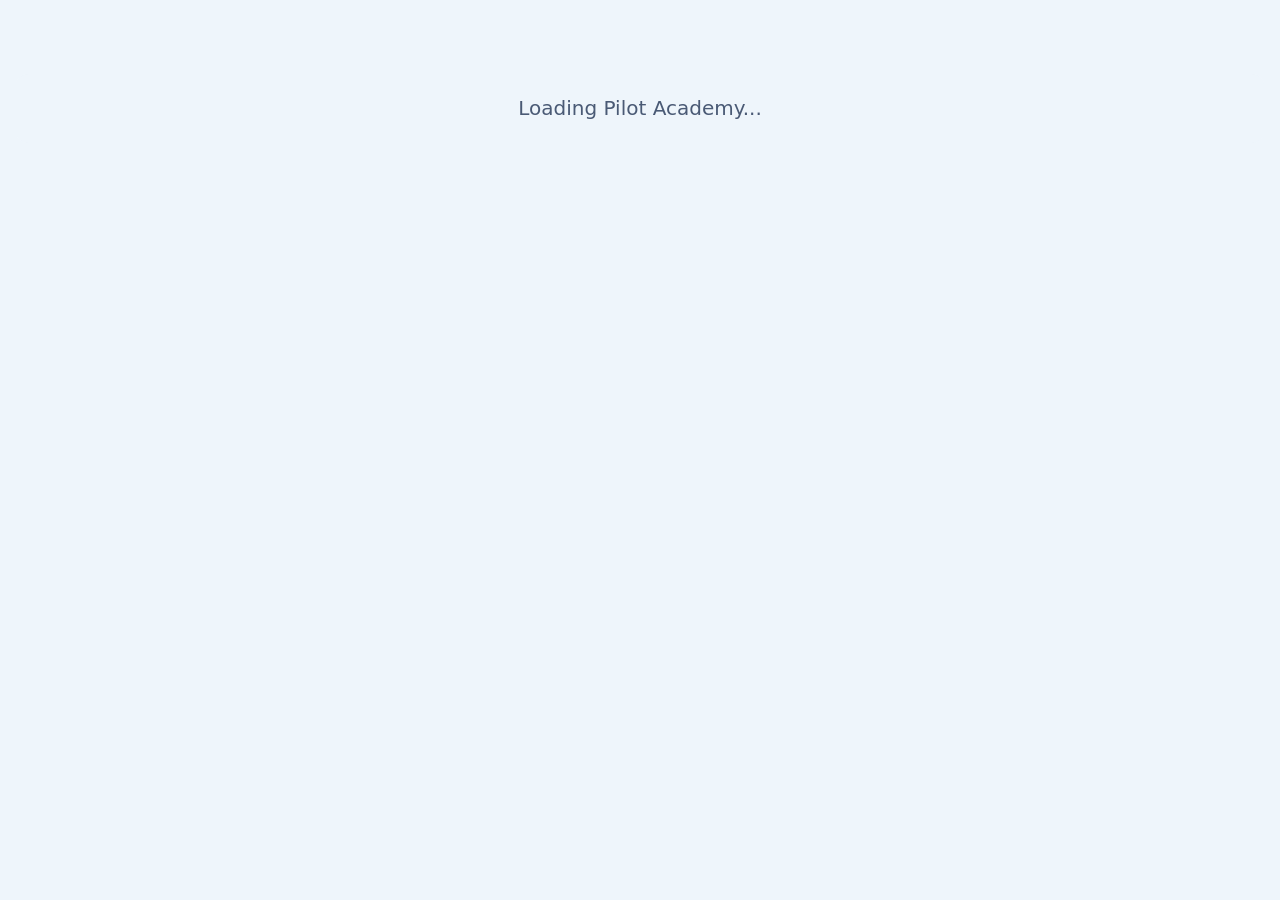
==== commit cc966d13: "Load Pilot Academy app code from GitHub Pages The Apps Script page is now a small shell that loads a" ====
--- a/pilot-academy-app/index.html
+++ b/pilot-academy-app/index.html
@@ -2,646 +2,21 @@
 <html lang="en">
 <head>
 <meta charset="utf-8">
-<meta name="robots" content="noindex, nofollow">
-<meta name="viewport" content="width=device-width, initial-scale=1">
-<title>Alex’s Pilot Academy: Math 6</title>
-<link rel="preconnect" href="https://fonts.googleapis.com">
+<base target="_top">
 <link href="https://fonts.googleapis.com/css2?family=Fredoka:wght@500;600&family=Nunito:wght@600;700;800&display=swap" rel="stylesheet">
-<style>
-:root{--bg:#eef5fb;--panel:#ffffff;--ink:#14213d;--soft:#4a5a75;--accent:#DD0426;--accent-ink:#ffffff;--navy:#0b2545;--line:#cfdceb;--good:#22E05A;--good-ink:#04210f;--bad:#FF2D3F;--gold:#f2b705;--sky1:#9fd0f5;--sky2:#e8f4fd;color-scheme:light}
-@media (prefers-color-scheme:dark){:root{--bg:#0c1627;--panel:#15233b;--ink:#eef4fb;--soft:#b5c4da;--accent:#ff5a73;--accent-ink:#1a0007;--navy:#d7e6fb;--line:#2b3f5e;--sky1:#1c3a63;--sky2:#14284a;color-scheme:dark}}
-*{box-sizing:border-box}
-html,body{margin:0;background:var(--bg);color:var(--ink);font-family:Nunito,system-ui,sans-serif;font-size:19px;line-height:1.45}
-#app{max-width:1280px;margin:0 auto;padding:14px 16px 70px}
-h1,h2,h3{font-family:Fredoka,sans-serif;font-weight:600;margin:0}
-button{font:inherit;font-weight:800;font-size:19px;border:0;border-radius:12px;padding:10px 20px;background:var(--accent);color:var(--accent-ink);cursor:pointer}
-button:focus-visible,input:focus-visible,textarea:focus-visible,summary:focus-visible{outline:4px solid var(--gold);outline-offset:2px}
-button.ghost{background:transparent;color:var(--ink);border:3px solid var(--line)}
-button.navy{background:var(--navy);color:var(--bg)}
-button:disabled{opacity:.5;cursor:not-allowed}
-.topbar{display:flex;align-items:center;justify-content:space-between;gap:12px;flex-wrap:wrap;padding:6px 2px}
-.brand{display:flex;align-items:center;gap:10px;font-family:Fredoka,sans-serif;font-weight:600;font-size:24px}
-.brand img{height:40px;background:#fff;padding:5px 10px;border-radius:10px}
-.userchip{display:flex;align-items:center;gap:10px;flex-wrap:wrap;font-weight:800;font-size:18px;color:var(--soft)}
-.hero{position:relative;overflow:hidden;border-radius:24px;padding:26px 28px 90px;background:linear-gradient(180deg,var(--sky1),var(--sky2));margin-top:8px;border:2px solid var(--line)}
-.hero h1{font-size:40px;color:var(--navy)}
-.termsw{display:inline-flex;gap:0;margin-bottom:12px;border:3px solid var(--navy);border-radius:999px;overflow:hidden;background:var(--panel)}
-.tsw{border-radius:0;background:transparent;color:var(--navy);padding:6px 20px;font-size:18px}
-.tsw.on{background:var(--accent);color:var(--accent-ink)}
-@media (min-width:760px){.hero .stats{max-width:60%}}
-.hero p{margin:6px 0 0;font-size:21px;color:var(--ink);font-weight:700}
-.hero svg.jet{position:absolute;right:20px;bottom:6px;width:min(46%,420px);height:auto}
-.stats{display:flex;gap:12px;flex-wrap:wrap;margin-top:16px}
-.stat{background:var(--panel);border:2px solid var(--line);border-radius:16px;padding:8px 16px;font-weight:800}
-.stat b{font-size:26px;font-family:Fredoka,sans-serif;color:var(--accent);display:block;line-height:1.1}
-.grid{display:grid;grid-template-columns:repeat(auto-fill,minmax(330px,1fr));gap:16px;margin-top:18px}
-.card{background:var(--panel);border:2px solid var(--line);border-radius:20px;padding:18px}
-.item h3{font-size:24px;margin:8px 0 2px}
-.item .sub{color:var(--soft);font-weight:700;margin:0}
-.chip{display:inline-block;border-radius:999px;padding:2px 12px;font-weight:800;font-size:16px;background:var(--navy);color:var(--bg)}
-.chip.hw{background:#1f6fd1;color:#fff}.chip.exam{background:var(--accent);color:var(--accent-ink)}.chip.term{background:#6b2fb3;color:#fff}.chip.project{background:#0f8a5f;color:#fff}
-.status{font-weight:800;margin-top:10px;font-size:19px}
-.status.done{color:#0a8a37}.status.prog{color:#b36a00}
-.row{display:flex;gap:10px;flex-wrap:wrap;margin-top:12px;align-items:center}
-.meta{color:var(--soft);font-size:17px;font-weight:700;margin-top:6px}
-table.gb{width:100%;border-collapse:collapse;margin-top:10px;font-size:18px}
-table.gb th,table.gb td{text-align:left;padding:8px 10px;border-bottom:2px solid var(--line)}
-.runner{display:grid;grid-template-columns:minmax(0,1.1fr) minmax(0,1fr);gap:16px;align-items:start;margin-top:12px}
-@media (max-width:980px){.runner{grid-template-columns:1fr}}
-.rtop{display:flex;align-items:center;justify-content:space-between;gap:10px;flex-wrap:wrap}
-.timer{font-family:Fredoka,sans-serif;font-size:24px;font-weight:600}
-.timer.over{color:var(--accent)}
-.pills{display:flex;flex-wrap:wrap;gap:6px;margin:10px 0}
-.pill{min-width:42px;height:42px;padding:0 8px;border-radius:10px;font-size:17px;background:var(--panel);color:var(--ink);border:3px solid var(--line)}
-.pill.ans{background:var(--navy);color:var(--bg);border-color:var(--navy)}
-.pill.flag{border-color:var(--gold);box-shadow:inset 0 0 0 3px var(--gold)}
-.pill.ok{background:var(--good);color:var(--good-ink);border-color:#00A63C}
-.pill.bad{background:var(--bad);color:#fff;border-color:#C4001A}
-.pill.cur{outline:4px solid var(--gold);outline-offset:2px}
-.qnum{font-weight:800;color:var(--soft)}
-.qtext{font-size:25px;font-weight:800;margin:10px 0;line-height:1.35}
-.fig{margin:10px 0;max-width:560px;color:var(--ink)}.fig svg{width:100%;height:auto;display:block}
-.scenario{background:var(--bg);border:2px dashed var(--gold);border-radius:14px;padding:12px 16px;margin:10px 0;font-weight:700}
-input[type=text],textarea{width:100%;font:inherit;font-size:26px;font-weight:800;padding:10px 14px;border-radius:12px;border:3px solid var(--line);background:var(--bg);color:var(--ink)}
-textarea{font-size:21px;font-weight:700;min-height:150px;resize:vertical}
-input.good{background:var(--good);color:var(--good-ink);border-color:#00A63C}
-input.bad{background:var(--bad);color:#fff;border-color:#C4001A}
-.tip{color:var(--soft);font-size:17px;margin:6px 0 0;font-weight:700}
-.choices{display:grid;gap:10px;margin-top:8px}
-.choice{display:flex;align-items:center;gap:12px;text-align:left;background:var(--bg);color:var(--ink);border:3px solid var(--line);font-size:22px}
-.choice .k{display:inline-flex;align-items:center;justify-content:center;width:36px;height:36px;border-radius:9px;background:var(--panel);border:2px solid var(--line);font-weight:800}
-.choice.sel{border-color:var(--navy);background:var(--panel);box-shadow:inset 0 0 0 3px var(--navy)}
-.choice.good{background:var(--good);color:var(--good-ink);border-color:#00A63C}
-.choice.bad{background:var(--bad);color:#fff;border-color:#C4001A}
-.msg{display:none;margin-top:12px;padding:12px 16px;border-radius:12px;font-weight:800;font-size:21px}
-.msg.show{display:block}.msg.good{background:var(--good);color:var(--good-ink)}.msg.bad{background:var(--bad);color:#fff}
-.msg small{display:block;font-size:19px;font-weight:700;margin-top:4px}
-details.ref{margin-top:14px;border:2px solid var(--line);border-radius:14px;padding:2px 14px;background:var(--bg)}
-details.ref summary{cursor:pointer;font-family:Fredoka,sans-serif;font-weight:600;font-size:21px;color:var(--accent);padding:8px 0}
-details.ref h4{font-family:Fredoka,sans-serif;font-size:20px;margin:10px 0 2px;color:var(--navy)}
-details.ref ul,details.ref ol,.manual ul,.manual ol{margin:0 0 10px;padding-left:24px}details.ref li,.manual li{margin:5px 0}
-.work{position:sticky;top:10px}
-.wtools{display:flex;gap:8px;flex-wrap:wrap;align-items:center;margin-bottom:8px}
-.wtools button{padding:6px 14px;font-size:17px}
-.wtools button.ghost.on{background:var(--navy);color:var(--bg);border-color:var(--navy)}
-.dot{width:30px;height:30px;border-radius:50%;border:3px solid var(--panel);box-shadow:0 0 0 2px var(--line);padding:0}
-.dot.sel{box-shadow:0 0 0 4px var(--gold)}
-.wbox{position:relative;width:100%;border:3px solid var(--line);border-radius:16px;background:#fff;overflow:hidden;touch-action:none}
-.wbox.blank{background-image:radial-gradient(#b8c7da 1.3px,transparent 1.3px);background-size:26px 26px}
-.wbox svg{position:absolute;inset:0;width:100%;height:100%}
-.wbox canvas{position:absolute;inset:0;width:100%;height:100%;cursor:crosshair}
-.foot{display:flex;gap:10px;flex-wrap:wrap;margin-top:16px;align-items:center;justify-content:space-between}
-.review .rq{border-bottom:2px solid var(--line);padding:12px 0}
-.review .ok{color:#0a8a37;font-weight:800}.review .no{color:#c4001a;font-weight:800}
-.big{font-family:Fredoka,sans-serif;font-size:56px;color:var(--accent);line-height:1}
-#modal{position:fixed;inset:0;background:rgba(5,15,35,.62);display:flex;align-items:center;justify-content:center;z-index:50;padding:16px}
-#modal[hidden]{display:none}
-.dlg{background:var(--panel);border-radius:20px;padding:22px;max-width:620px;width:100%;max-height:90vh;overflow:auto;border:3px solid var(--line)}
-.dlg h2{font-size:28px;margin-bottom:8px}
-.warn{background:var(--bg);border:2px solid var(--gold);border-radius:12px;padding:10px 14px;margin:10px 0;font-weight:700}
-.signin{max-width:560px;margin:60px auto;text-align:center}
-.tabs{display:flex;flex-wrap:wrap;gap:8px;margin-top:18px;border-bottom:3px solid var(--line);padding-bottom:0}
-.tab{background:var(--panel);color:var(--ink);border:3px solid var(--line);border-bottom:0;border-radius:14px 14px 0 0;padding:10px 18px;font-size:19px;margin-bottom:-3px}
-.tab.on{background:var(--accent);color:var(--accent-ink);border-color:var(--accent)}
-.modh{font-size:26px;margin:22px 2px 0;color:var(--navy)}
-.stars{display:flex;gap:2px;margin-top:6px}
-.idea{font-size:22px;font-weight:700}
-.manual h3{font-size:22px;margin:12px 0 4px;color:var(--navy)}
-.pchip{display:inline-block;background:var(--panel);border:2px solid var(--line);border-radius:999px;padding:4px 14px;margin-left:6px;font-weight:800;font-size:18px}
-.qdots{display:flex;flex-wrap:wrap;gap:8px;margin:12px 2px}
-.qdot{width:22px;height:22px;border-radius:50%;background:var(--line);border:3px solid transparent}
-.qdot.ok{background:#22E05A}.qdot.miss{background:#FF2D3F}
-.qdot.redo{border:3px dashed var(--soft)}.qdot.redo.ok,.qdot.redo.miss{border-color:transparent}
-.qdot.now{box-shadow:0 0 0 4px var(--gold)}
-.redotag{display:inline-block;margin-left:6px;padding:1px 10px;border-radius:999px;background:var(--gold);color:#3b2a00;font-size:16px;font-weight:800}
-.pic{display:block;width:100%;aspect-ratio:3/2;object-fit:cover;border-radius:14px;margin-bottom:10px;background:linear-gradient(180deg,var(--sky1),var(--sky2));cursor:zoom-in;border:0;padding:0}
-.picph{display:flex;align-items:center;justify-content:center;width:100%;aspect-ratio:3/2;border-radius:14px;margin-bottom:10px;background:linear-gradient(180deg,var(--sky1),var(--sky2));color:var(--navy);font-weight:800;font-size:16px;flex-direction:column;gap:4px}
-.picph svg{width:70%;height:auto}
-.picph.mystery{background:linear-gradient(160deg,#0b2545,#1f6fd1);color:#fff;text-align:center;padding:8px}
-.qmark{font-family:Fredoka,sans-serif;font-size:64px;line-height:1;color:#f2b705}
-.factcard{display:grid;grid-template-columns:minmax(0,1.2fr) minmax(0,1fr);gap:16px;align-items:center;background:var(--bg);border:2px solid var(--line);border-radius:16px;padding:12px;margin:12px 0}
-@media (max-width:760px){.factcard{grid-template-columns:1fr}}
-.factcard img{width:100%;border-radius:12px;display:block}
-.factcard h4{font-family:Fredoka,sans-serif;font-size:24px;margin:4px 0;color:var(--navy)}
-.kchip{display:inline-block;border-radius:999px;padding:2px 12px;font-weight:800;font-size:15px;background:var(--navy);color:var(--bg)}
-.kchip.ship{background:#1f6fd1;color:#fff}
-.mus .locked img{filter:grayscale(1) blur(7px) brightness(.6)}.mus .locked .picph{filter:grayscale(1)}
-.mus .locked{opacity:.85}
-.prize{margin-top:12px;background:var(--panel);border:2px solid var(--gold);border-radius:14px;padding:12px;font-size:19px;line-height:1.4}
-</style>
+<link rel="stylesheet" href="https://dhammer86-hue.github.io/WebPages/pilot-academy-app/app.css">
 </head>
-<body>
-<div id="app"></div>
+<body style="font-family:system-ui,sans-serif">
+<div id="app"><p id="pilotmsg" style="text-align:center;margin-top:60px;font-size:20px;color:#4a5a75;background:#eef5fb;padding:20px;border-radius:12px">Loading Pilot Academy...</p></div>
 <div id="modal" hidden></div>
 <script>
-/* ===== CONFIG (teacher can edit) ===== */
-const CFG={"student":"Alex","weights":{"hw":40,"exam":40,"end":20},"teacherCode":"SEFNTUVSMjY="};
-const ITEMS=[{"id":"hw2","type":"hw","cat":"hw","title":"Homework 1: Fuel Fractions","sub":"Module 2: Fractions, GCF and LCM, Order of Operations","min":50,"when":"Use during Module 2","mods":["m2"],"term":1},{"id":"ex2","type":"exam","cat":"exam","title":"Exam 1: Pilot Test 1","sub":"Module 2: Fractions, GCF and LCM, Order of Operations","min":60,"when":"End of Module 2","mods":["m2"],"code":"V0lORFNPQ0s3MDU3","term":1},{"id":"hw3","type":"hw","cat":"hw","title":"Homework 2: Altitude and Airspeed","sub":"Modules 3 and 4: Rational Numbers, Ratios and Rates","min":50,"when":"Use during Modules 3 and 4","mods":["m3","m4"],"term":1},{"id":"exB","type":"exam","cat":"exam","title":"Exam 2: Pilot Test 2","sub":"Modules 3 and 4: Rational Numbers, Ratios and Rates","min":60,"when":"End of Module 4","mods":["m3","m4"],"code":"UElUT1Q1ODMy","term":1},{"id":"hw4","type":"hw","cat":"hw","title":"Homework 3: Percent Power","sub":"Module 5: Percentages","min":50,"when":"Use during Module 5","mods":["m5"],"term":1},{"id":"ex4","type":"exam","cat":"exam","title":"Exam 3: Pilot Test 3","sub":"Module 5: Percentages","min":60,"when":"End of Module 5","mods":["m5"],"code":"U1FVQVdLMTQyNQ==","term":1},{"id":"proj","type":"project","cat":"end","title":"Term 1 Project: Skyline Air Launch","sub":"Modules 1 to 5","min":90,"when":"Start late in Term 1, finish before the final exam","mods":["m1","m2","m3","m4","m5"],"intro":"You are the operations manager for Skyline Air, a brand new airline. Use your math to plan fuel, cargo, schedules, routes, seats, and ticket prices for the first week of flights. Show your work on paper. Parts 1 to 15 are checked by the computer. Parts 16 and 17 are scored by your teacher.","term":1},{"id":"term","type":"term","cat":"end","title":"Term 1 Final Exam: Captain’s Check Ride","sub":"Modules 1 to 5","min":90,"when":"End of Term 1","mods":["m1","m2","m3","m4","m5"],"code":"QkFOSzE1ODg=","term":1},{"id":"t2hw1","type":"hw","cat":"hw","title":"Homework 4: Flight Plan Formulas","sub":"Modules 6 and 7: Expressions, Equations and Inequalities","min":50,"when":"Use during Modules 6 and 7","mods":["m6","m7"],"term":2},{"id":"t2ex1","type":"exam","cat":"exam","title":"Exam 4: Pilot Test 4","sub":"Modules 6 and 7: Expressions, Equations and Inequalities","min":60,"when":"End of Module 7","mods":["m6","m7"],"term":2,"code":"VkVDVE9SOTQyMQ=="},{"id":"t2hw2","type":"hw","cat":"hw","title":"Homework 5: Radar and Runways","sub":"Modules 8 and 9: The Coordinate Plane and Geometry","min":50,"when":"Use during Modules 8 and 9","mods":["m8","m9"],"term":2},{"id":"t2ex2","type":"exam","cat":"exam","title":"Exam 5: Pilot Test 5","sub":"Modules 8 and 9: The Coordinate Plane and Geometry","min":60,"when":"End of Module 9","mods":["m8","m9"],"term":2,"code":"Q0hPQ0tTMTcyNw=="},{"id":"t2hw3","type":"hw","cat":"hw","title":"Homework 6: Flight Data Logbook","sub":"Module 10: Statistics","min":50,"when":"Use during Module 10","mods":["m10"],"term":2},{"id":"t2ex3","type":"exam","cat":"exam","title":"Exam 6: Pilot Test 6","sub":"Module 10: Statistics","min":60,"when":"End of Module 10","mods":["m10"],"term":2,"code":"WU9LRTcxODE="},{"id":"t2proj","type":"project","cat":"end","title":"Term 2 Project: Skyline Air Expansion","sub":"Modules 6 to 10","min":90,"when":"Start late in Term 2, finish before the final exam","mods":["m6","m7","m8","m9","m10"],"term":2,"intro":"Skyline Air is growing, and you are the planning manager for its new hub airport. Use your math to set fares, map the airport, design a hangar, and study test flight data. Show your work on paper. Parts 1 to 15 are checked by the computer. Parts 16 and 17 are scored by your teacher."},{"id":"t2term","type":"term","cat":"end","title":"Term 2 Final Exam: Long-Haul Check Ride","sub":"Modules 6 to 10","min":90,"when":"End of Term 2","mods":["m6","m7","m8","m9","m10"],"term":2,"code":"RkxBUkU5MTcy"}];
-const QS={"hw2":[{"t":"num","q":"Write a fraction equivalent to 3/4 that has a denominator of 20. Type it as a fraction.","a":"eyJhIjogIjE1LzIwIiwgImV4YWN0IjogdHJ1ZX0=","mod":"m2","hint":"Multiply the top and the bottom by the same number. What times 4 makes 20?","fig":null,"work":null,"pts":4,"id":"hw2-1"},{"t":"num","q":"Simplify 18/24.","a":"eyJhIjogIjMvNCIsICJleGFjdCI6IGZhbHNlfQ==","mod":"m2","hint":"Divide the top and bottom by their greatest common factor.","fig":null,"work":null,"pts":4,"id":"hw2-2"},{"t":"num","q":"What is the greatest common factor (GCF) of 36 and 54?","a":"eyJhIjogIjE4IiwgImV4YWN0IjogZmFsc2V9","mod":"m2","hint":"List the factors of each number. Which is the biggest factor on both lists?","fig":null,"work":null,"pts":4,"id":"hw2-3"},{"t":"mc","q":"Which fraction is equivalent to 5/8?","a":"eyJhIjogIjE1LzI0In0=","choices":["15/24","10/24","15/32","5/24"],"mod":"m2","hint":"Multiply the top and bottom of 5/8 by the same number.","fig":null,"work":null,"pts":4,"id":"hw2-4"},{"t":"num","q":"Add: 2/5 + 1/3","a":"eyJhIjogIjExLzE1IiwgImV4YWN0IjogZmFsc2V9","mod":"m2","hint":"Use a common denominator of 15.","fig":null,"work":null,"pts":4,"id":"hw2-5"},{"t":"num","q":"Subtract: 7/8 − 1/4","a":"eyJhIjogIjUvOCIsICJleGFjdCI6IGZhbHNlfQ==","mod":"m2","hint":"Change 1/4 to eighths first.","fig":null,"work":null,"pts":4,"id":"hw2-6"},{"t":"num","q":"A pilot flew 3 1/2 hours on Monday and 2 3/4 hours on Tuesday. How many hours did she fly in all?","a":"eyJhIjogIjYgMS80IiwgImV4YWN0IjogZmFsc2V9","mod":"m2","hint":"Add the fractions first. Then add the whole numbers and regroup if needed.","fig":null,"work":null,"pts":4,"id":"hw2-7"},{"t":"num","q":"A fuel tank held 8 1/3 gallons. After a short flight, 3 5/6 gallons were left. How many gallons were used?","a":"eyJhIjogIjQgMS8yIiwgImV4YWN0IjogZmFsc2V9","mod":"m2","hint":"Use a common denominator of 6. You may need to regroup one whole.","fig":null,"work":null,"pts":4,"id":"hw2-8"},{"t":"num","q":"Subtract: 5 − 2 3/8","a":"eyJhIjogIjIgNS84IiwgImV4YWN0IjogZmFsc2V9","mod":"m2","hint":"Rename 5 as 4 and 8/8, then subtract.","fig":null,"work":null,"pts":4,"id":"hw2-9"},{"t":"num","q":"A fuel truck visits Gate A every 6 days and Gate B every 8 days. It visited both gates today. In how many days will it visit both gates on the same day again?","a":"eyJhIjogIjI0IiwgImV4YWN0IjogZmFsc2V9","mod":"m2","hint":"List the multiples of 6 and the multiples of 8. Find the first number on both lists.","fig":null,"work":null,"pts":4,"id":"hw2-10"},{"t":"num","q":"Multiply: 2/3 × 3/5","a":"eyJhIjogIjIvNSIsICJleGFjdCI6IGZhbHNlfQ==","mod":"m2","hint":"Multiply the tops, multiply the bottoms, then simplify.","fig":null,"work":null,"pts":4,"id":"hw2-11"},{"t":"num","q":"Evaluate: 24 − 3 × 5 + 12 ÷ 4","a":"eyJhIjogIjEyIiwgImV4YWN0IjogZmFsc2V9","mod":"m2","hint":"Do the multiplication and division first, from left to right. Then add and subtract from left to right.","fig":null,"work":null,"pts":4,"id":"hw2-12"},{"t":"num","q":"Evaluate: 5/6 − 1/3 × 3/4","a":"eyJhIjogIjcvMTIiLCAiZXhhY3QiOiBmYWxzZX0=","mod":"m2","hint":"Multiply 1/3 × 3/4 first. Then subtract the result from 5/6 using a common denominator.","fig":null,"work":null,"pts":4,"id":"hw2-13"},{"t":"num","q":"A plane's fuel tank is 3/4 full. A flight uses 2/3 of the fuel in the tank. What fraction of the whole tank was used?","a":"eyJhIjogIjEvMiIsICJleGFjdCI6IGZhbHNlfQ==","mod":"m2","hint":"Find 2/3 of 3/4 by multiplying.","fig":null,"work":null,"pts":4,"id":"hw2-14"},{"t":"num","q":"A runway is 2 1/4 miles long. A plane uses 2/3 of it to take off. How many miles of runway does it use?","a":"eyJhIjogIjEgMS8yIiwgImV4YWN0IjogZmFsc2V9","mod":"m2","hint":"Change 2 1/4 to an improper fraction, then multiply by 2/3.","fig":null,"work":null,"pts":4,"id":"hw2-15"},{"t":"num","q":"Divide: 1/2 ÷ 1/6. Think: how many sixths fit in one half?","a":"eyJhIjogIjMiLCAiZXhhY3QiOiBmYWxzZX0=","mod":"m2","hint":"Draw a bar. Shade 1/2, then count the 1/6 pieces inside it.","fig":null,"work":null,"pts":4,"id":"hw2-16"},{"t":"num","q":"Divide: 3/4 ÷ 3/8","a":"eyJhIjogIjIiLCAiZXhhY3QiOiBmYWxzZX0=","mod":"m2","hint":"Keep, change, flip: 3/4 × 8/3.","fig":null,"work":null,"pts":4,"id":"hw2-17"},{"t":"num","q":"Divide: 5 ÷ 2/3","a":"eyJhIjogIjcgMS8yIiwgImV4YWN0IjogZmFsc2V9","mod":"m2","hint":"Keep, change, flip: 5 × 3/2.","fig":null,"work":null,"pts":4,"id":"hw2-18"},{"t":"num","q":"A cargo plane holds 12 tons. Each crate weighs 3/4 ton. How many crates fit?","a":"eyJhIjogIjE2IiwgImV4YWN0IjogZmFsc2V9","mod":"m2","hint":"How many 3/4s fit in 12? Divide 12 ÷ 3/4.","fig":null,"work":null,"pts":4,"id":"hw2-19"},{"t":"num","q":"Divide: 2 1/4 ÷ 3/8","a":"eyJhIjogIjYiLCAiZXhhY3QiOiBmYWxzZX0=","mod":"m2","hint":"Change 2 1/4 to 9/4, then keep, change, flip.","fig":null,"work":null,"pts":4,"id":"hw2-20"}],"ex2":[{"t":"mc","q":"Which fraction is equivalent to 4/9?","a":"eyJhIjogIjEyLzI3In0=","choices":["12/27","12/28","8/27","4/27"],"mod":"m2","hint":null,"fig":null,"work":null,"pts":4,"id":"ex2-1"},{"t":"num","q":"Simplify 36/48.","a":"eyJhIjogIjMvNCIsICJleGFjdCI6IGZhbHNlfQ==","mod":"m2","hint":null,"fig":null,"work":null,"pts":4,"id":"ex2-2"},{"t":"num","q":"What is the greatest common factor (GCF) of 42 and 70?","a":"eyJhIjogIjE0IiwgImV4YWN0IjogZmFsc2V9","mod":"m2","hint":null,"fig":null,"work":null,"pts":4,"id":"ex2-3"},{"t":"num","q":"Write 11/4 as a mixed number.","a":"eyJhIjogIjIgMy80IiwgImV4YWN0IjogdHJ1ZX0=","mod":"m2","hint":null,"fig":null,"work":null,"pts":4,"id":"ex2-4"},{"t":"num","q":"Write 3 2/5 as an improper fraction.","a":"eyJhIjogIjE3LzUiLCAiZXhhY3QiOiB0cnVlfQ==","mod":"m2","hint":null,"fig":null,"work":null,"pts":4,"id":"ex2-5"},{"t":"num","q":"Add: 2/3 + 3/4","a":"eyJhIjogIjEgNS8xMiIsICJleGFjdCI6IGZhbHNlfQ==","mod":"m2","hint":null,"fig":null,"work":null,"pts":4,"id":"ex2-6"},{"t":"num","q":"Subtract: 5/6 − 3/10","a":"eyJhIjogIjgvMTUiLCAiZXhhY3QiOiBmYWxzZX0=","mod":"m2","hint":null,"fig":null,"work":null,"pts":4,"id":"ex2-7"},{"t":"num","q":"Add: 4 2/5 + 3 7/10","a":"eyJhIjogIjggMS8xMCIsICJleGFjdCI6IGZhbHNlfQ==","mod":"m2","hint":null,"fig":null,"work":null,"pts":4,"id":"ex2-8"},{"t":"num","q":"Subtract: 9 1/4 − 4 5/6","a":"eyJhIjogIjQgNS8xMiIsICJleGFjdCI6IGZhbHNlfQ==","mod":"m2","hint":null,"fig":null,"work":null,"pts":4,"id":"ex2-9"},{"t":"num","q":"A plane flew 6 3/8 hours on one trip and 4 1/2 hours on another trip. How many more hours was the first trip?","a":"eyJhIjogIjEgNy84IiwgImV4YWN0IjogZmFsc2V9","mod":"m2","hint":null,"fig":null,"work":null,"pts":4,"id":"ex2-10"},{"t":"num","q":"A mechanic used 2 1/3 quarts of oil, then 1 3/4 quarts, then 5/6 quart. How many quarts did she use in all?","a":"eyJhIjogIjQgMTEvMTIiLCAiZXhhY3QiOiBmYWxzZX0=","mod":"m2","hint":null,"fig":null,"work":null,"pts":4,"id":"ex2-11"},{"t":"num","q":"Multiply: 3/5 × 5/9","a":"eyJhIjogIjEvMyIsICJleGFjdCI6IGZhbHNlfQ==","mod":"m2","hint":null,"fig":null,"work":null,"pts":4,"id":"ex2-12"},{"t":"num","q":"A runway light blinks every 9 seconds. A tower light blinks every 12 seconds. They blink together now. In how many seconds will they next blink together?","a":"eyJhIjogIjM2IiwgImV4YWN0IjogZmFsc2V9","mod":"m2","hint":null,"fig":null,"work":null,"pts":4,"id":"ex2-13"},{"t":"num","q":"Multiply: 1 3/4 × 2 2/3","a":"eyJhIjogIjQgMi8zIiwgImV4YWN0IjogZmFsc2V9","mod":"m2","hint":null,"fig":null,"work":null,"pts":4,"id":"ex2-14"},{"t":"num","q":"Evaluate: (2/3 + 1/6) × 3/5","a":"eyJhIjogIjEvMiIsICJleGFjdCI6IGZhbHNlfQ==","mod":"m2","hint":null,"fig":null,"work":null,"pts":4,"id":"ex2-15"},{"t":"num","q":"A pilot uses 3/5 of her 4 1/2 hour flight time for the first leg. How many hours is the first leg?","a":"eyJhIjogIjIgNy8xMCIsICJleGFjdCI6IGZhbHNlfQ==","mod":"m2","hint":null,"fig":null,"work":null,"pts":4,"id":"ex2-16"},{"t":"num","q":"An 18-gallon fuel tank is 5/6 full. How many gallons are in the tank?","a":"eyJhIjogIjE1IiwgImV4YWN0IjogZmFsc2V9","mod":"m2","hint":null,"fig":null,"work":null,"pts":4,"id":"ex2-17"},{"t":"num","q":"Divide: 5/6 ÷ 1/3","a":"eyJhIjogIjIgMS8yIiwgImV4YWN0IjogZmFsc2V9","mod":"m2","hint":null,"fig":null,"work":null,"pts":4,"id":"ex2-18"},{"t":"num","q":"Evaluate: 7 × (9 − 4) − 2⁴","a":"eyJhIjogIjE5IiwgImV4YWN0IjogZmFsc2V9","mod":"m2","hint":null,"fig":null,"work":null,"pts":4,"id":"ex2-19"},{"t":"num","q":"Divide: 6 ÷ 3/5","a":"eyJhIjogIjEwIiwgImV4YWN0IjogZmFsc2V9","mod":"m2","hint":null,"fig":null,"work":null,"pts":4,"id":"ex2-20"},{"t":"num","q":"Divide: 3 3/4 ÷ 1 1/2","a":"eyJhIjogIjIgMS8yIiwgImV4YWN0IjogZmFsc2V9","mod":"m2","hint":null,"fig":null,"work":null,"pts":4,"id":"ex2-21"},{"t":"num","q":"A banner for an airshow is 7 1/2 feet long. It is cut into pieces that are 3/4 foot each. How many pieces are there?","a":"eyJhIjogIjEwIiwgImV4YWN0IjogZmFsc2V9","mod":"m2","hint":null,"fig":null,"work":null,"pts":4,"id":"ex2-22"},{"t":"num","q":"A cargo hold has 5/8 ton of mail. It is split equally into 5 bags. How many tons are in each bag?","a":"eyJhIjogIjEvOCIsICJleGFjdCI6IGZhbHNlfQ==","mod":"m2","hint":null,"fig":null,"work":null,"pts":4,"id":"ex2-23"},{"t":"num","q":"A training plane flies 3 3/5 miles in 3/10 of an hour. How many miles per hour is that?","a":"eyJhIjogIjEyIiwgImV4YWN0IjogZmFsc2V9","mod":"m2","hint":null,"fig":null,"work":null,"pts":4,"id":"ex2-24"}],"hw3":[{"t":"num","q":"A plane cruises at 35,000 feet. An airport is 12 feet below sea level. Write the airport's elevation as an integer.","a":"eyJhIjogIi0xMiIsICJleGFjdCI6IGZhbHNlfQ==","mod":"m3","hint":"Below sea level means negative.","fig":null,"work":"nl:-20:20","pts":4,"id":"hw3-1"},{"t":"num","q":"What is the opposite of -9?","a":"eyJhIjogIjkiLCAiZXhhY3QiOiBmYWxzZX0=","mod":"m3","hint":"Opposites are the same distance from 0 on opposite sides.","fig":null,"work":"nl:-10:10","pts":4,"id":"hw3-2"},{"t":"num","q":"The temperature outside a plane at high altitude is -45 degrees Fahrenheit. What is the absolute value of -45?","a":"eyJhIjogIjQ1IiwgImV4YWN0IjogZmFsc2V9","mod":"m3","hint":"Absolute value is the distance from 0. Distance is never negative.","fig":null,"work":"nl:-50:50","pts":4,"id":"hw3-3"},{"t":"mc","q":"Which number is greater?","a":"eyJhIjogIi0zIn0=","choices":["-3","-7","They are equal","Not enough information"],"mod":"m3","hint":"On a number line, the number farther to the right is greater.","fig":null,"work":"nl:-10:10","pts":4,"id":"hw3-4"},{"t":"list","q":"Order from least to greatest, separated by commas: 4, -8, 0, -2, 6","a":"eyJhIjogWyItOCIsICItMiIsICIwIiwgIjQiLCAiNiJdLCAib3JkZXJlZCI6IHRydWV9","mod":"m3","hint":"Negative numbers are to the left of 0, so they are the least.","fig":null,"work":"nl:-10:10","pts":4,"id":"hw3-5"},{"t":"num","q":"A plane starts at 31,000 feet and its altitude changes by -2,500 feet. What is its new altitude in feet?","a":"eyJhIjogIjI4NTAwIiwgImV4YWN0IjogZmFsc2V9","mod":"m3","hint":"A change of -2,500 means it went down 2,500 feet.","fig":null,"work":null,"pts":4,"id":"hw3-6"},{"t":"num","q":"Which number is greater, -0.5 or -1/4? Type the greater number.","a":"eyJhIjogIi0xLzQiLCAiZXhhY3QiOiBmYWxzZX0=","mod":"m3","hint":"Change -1/4 to a decimal. Then see which is closer to 0.","fig":null,"work":"nl:-1:1","pts":4,"id":"hw3-7"},{"t":"list","q":"Order from least to greatest, separated by commas: 1/2, -0.75, -1/4, 0.6","a":"eyJhIjogWyItMC43NSIsICItMS80IiwgIjEvMiIsICIwLjYiXSwgIm9yZGVyZWQiOiB0cnVlfQ==","mod":"m3","hint":"Change every number to a decimal, then plot or compare them.","fig":null,"work":"nl:-1:1","pts":4,"id":"hw3-8"},{"t":"num","q":"Look at the number line. What number does point A show?","a":"eyJhIjogIi0yLjUiLCAiZXhhY3QiOiBmYWxzZX0=","mod":"m3","hint":"Point A is halfway between two whole numbers. Which two?","fig":"<svg viewBox=\"0 0 700 130\" role=\"img\" aria-label=\"Number line from -5 to 5\" style=\"color:inherit\"><line x1=\"20\" y1=\"70\" x2=\"680\" y2=\"70\" stroke=\"currentColor\" stroke-width=\"3\"/><path d=\"M20 70 l10 -7 v14z M680 70 l-10 -7 v14z\" fill=\"currentColor\"/><line x1=\"34.0\" y1=\"58\" x2=\"34.0\" y2=\"82\" stroke=\"currentColor\" stroke-width=\"2.5\"/><text x=\"34.0\" y=\"106\" text-anchor=\"middle\" font-size=\"20\" font-weight=\"700\" fill=\"currentColor\">-5</text><line x1=\"97.2\" y1=\"58\" x2=\"97.2\" y2=\"82\" stroke=\"currentColor\" stroke-width=\"2.5\"/><text x=\"97.2\" y=\"106\" text-anchor=\"middle\" font-size=\"20\" font-weight=\"700\" fill=\"currentColor\">-4</text><line x1=\"160.4\" y1=\"58\" x2=\"160.4\" y2=\"82\" stroke=\"currentColor\" stroke-width=\"2.5\"/><text x=\"160.4\" y=\"106\" text-anchor=\"middle\" font-size=\"20\" font-weight=\"700\" fill=\"currentColor\">-3</text><line x1=\"223.6\" y1=\"58\" x2=\"223.6\" y2=\"82\" stroke=\"currentColor\" stroke-width=\"2.5\"/><text x=\"223.6\" y=\"106\" text-anchor=\"middle\" font-size=\"20\" font-weight=\"700\" fill=\"currentColor\">-2</text><line x1=\"286.8\" y1=\"58\" x2=\"286.8\" y2=\"82\" stroke=\"currentColor\" stroke-width=\"2.5\"/><text x=\"286.8\" y=\"106\" text-anchor=\"middle\" font-size=\"20\" font-weight=\"700\" fill=\"currentColor\">-1</text><line x1=\"350.0\" y1=\"58\" x2=\"350.0\" y2=\"82\" stroke=\"currentColor\" stroke-width=\"2.5\"/><text x=\"350.0\" y=\"106\" text-anchor=\"middle\" font-size=\"20\" font-weight=\"700\" fill=\"currentColor\">0</text><line x1=\"413.2\" y1=\"58\" x2=\"413.2\" y2=\"82\" stroke=\"currentColor\" stroke-width=\"2.5\"/><text x=\"413.2\" y=\"106\" text-anchor=\"middle\" font-size=\"20\" font-weight=\"700\" fill=\"currentColor\">1</text><line x1=\"476.4\" y1=\"58\" x2=\"476.4\" y2=\"82\" stroke=\"currentColor\" stroke-width=\"2.5\"/><text x=\"476.4\" y=\"106\" text-anchor=\"middle\" font-size=\"20\" font-weight=\"700\" fill=\"currentColor\">2</text><line x1=\"539.6\" y1=\"58\" x2=\"539.6\" y2=\"82\" stroke=\"currentColor\" stroke-width=\"2.5\"/><text x=\"539.6\" y=\"106\" text-anchor=\"middle\" font-size=\"20\" font-weight=\"700\" fill=\"currentColor\">3</text><line x1=\"602.8\" y1=\"58\" x2=\"602.8\" y2=\"82\" stroke=\"currentColor\" stroke-width=\"2.5\"/><text x=\"602.8\" y=\"106\" text-anchor=\"middle\" font-size=\"20\" font-weight=\"700\" fill=\"currentColor\">4</text><line x1=\"666.0\" y1=\"58\" x2=\"666.0\" y2=\"82\" stroke=\"currentColor\" stroke-width=\"2.5\"/><text x=\"666.0\" y=\"106\" text-anchor=\"middle\" font-size=\"20\" font-weight=\"700\" fill=\"currentColor\">5</text><line x1=\"65.6\" y1=\"63\" x2=\"65.6\" y2=\"77\" stroke=\"currentColor\" stroke-width=\"1.6\"/><line x1=\"128.8\" y1=\"63\" x2=\"128.8\" y2=\"77\" stroke=\"currentColor\" stroke-width=\"1.6\"/><line x1=\"192.0\" y1=\"63\" x2=\"192.0\" y2=\"77\" stroke=\"currentColor\" stroke-width=\"1.6\"/><line x1=\"255.2\" y1=\"63\" x2=\"255.2\" y2=\"77\" stroke=\"currentColor\" stroke-width=\"1.6\"/><line x1=\"318.4\" y1=\"63\" x2=\"318.4\" y2=\"77\" stroke=\"currentColor\" stroke-width=\"1.6\"/><line x1=\"381.6\" y1=\"63\" x2=\"381.6\" y2=\"77\" stroke=\"currentColor\" stroke-width=\"1.6\"/><line x1=\"444.8\" y1=\"63\" x2=\"444.8\" y2=\"77\" stroke=\"currentColor\" stroke-width=\"1.6\"/><line x1=\"508.0\" y1=\"63\" x2=\"508.0\" y2=\"77\" stroke=\"currentColor\" stroke-width=\"1.6\"/><line x1=\"571.2\" y1=\"63\" x2=\"571.2\" y2=\"77\" stroke=\"currentColor\" stroke-width=\"1.6\"/><line x1=\"634.4\" y1=\"63\" x2=\"634.4\" y2=\"77\" stroke=\"currentColor\" stroke-width=\"1.6\"/><circle cx=\"192.0\" cy=\"70\" r=\"9\" fill=\"#DD0426\" stroke=\"#fff\" stroke-width=\"2\"/><text x=\"192.0\" y=\"50\" text-anchor=\"middle\" font-size=\"22\" font-weight=\"800\" fill=\"#DD0426\">A</text></svg>","work":"nl:-5:5","pts":4,"id":"hw3-9"},{"t":"mc","q":"Look at the number line. Which point is the opposite of point P?","a":"eyJhIjogIlBvaW50IFEifQ==","choices":["Point Q","Point R","Point S","Point P"],"mod":"m3","hint":"The opposite of 3 is -3. How far is P from 0?","fig":"<svg viewBox=\"0 0 700 130\" role=\"img\" aria-label=\"Number line from -6 to 6\" style=\"color:inherit\"><line x1=\"20\" y1=\"70\" x2=\"680\" y2=\"70\" stroke=\"currentColor\" stroke-width=\"3\"/><path d=\"M20 70 l10 -7 v14z M680 70 l-10 -7 v14z\" fill=\"currentColor\"/><line x1=\"34.0\" y1=\"58\" x2=\"34.0\" y2=\"82\" stroke=\"currentColor\" stroke-width=\"2.5\"/><text x=\"34.0\" y=\"106\" text-anchor=\"middle\" font-size=\"20\" font-weight=\"700\" fill=\"currentColor\">-6</text><line x1=\"86.7\" y1=\"58\" x2=\"86.7\" y2=\"82\" stroke=\"currentColor\" stroke-width=\"2.5\"/><text x=\"86.7\" y=\"106\" text-anchor=\"middle\" font-size=\"20\" font-weight=\"700\" fill=\"currentColor\">-5</text><line x1=\"139.3\" y1=\"58\" x2=\"139.3\" y2=\"82\" stroke=\"currentColor\" stroke-width=\"2.5\"/><text x=\"139.3\" y=\"106\" text-anchor=\"middle\" font-size=\"20\" font-weight=\"700\" fill=\"currentColor\">-4</text><line x1=\"192.0\" y1=\"58\" x2=\"192.0\" y2=\"82\" stroke=\"currentColor\" stroke-width=\"2.5\"/><text x=\"192.0\" y=\"106\" text-anchor=\"middle\" font-size=\"20\" font-weight=\"700\" fill=\"currentColor\">-3</text><line x1=\"244.7\" y1=\"58\" x2=\"244.7\" y2=\"82\" stroke=\"currentColor\" stroke-width=\"2.5\"/><text x=\"244.7\" y=\"106\" text-anchor=\"middle\" font-size=\"20\" font-weight=\"700\" fill=\"currentColor\">-2</text><line x1=\"297.3\" y1=\"58\" x2=\"297.3\" y2=\"82\" stroke=\"currentColor\" stroke-width=\"2.5\"/><text x=\"297.3\" y=\"106\" text-anchor=\"middle\" font-size=\"20\" font-weight=\"700\" fill=\"currentColor\">-1</text><line x1=\"350.0\" y1=\"58\" x2=\"350.0\" y2=\"82\" stroke=\"currentColor\" stroke-width=\"2.5\"/><text x=\"350.0\" y=\"106\" text-anchor=\"middle\" font-size=\"20\" font-weight=\"700\" fill=\"currentColor\">0</text><line x1=\"402.7\" y1=\"58\" x2=\"402.7\" y2=\"82\" stroke=\"currentColor\" stroke-width=\"2.5\"/><text x=\"402.7\" y=\"106\" text-anchor=\"middle\" font-size=\"20\" font-weight=\"700\" fill=\"currentColor\">1</text><line x1=\"455.3\" y1=\"58\" x2=\"455.3\" y2=\"82\" stroke=\"currentColor\" stroke-width=\"2.5\"/><text x=\"455.3\" y=\"106\" text-anchor=\"middle\" font-size=\"20\" font-weight=\"700\" fill=\"currentColor\">2</text><line x1=\"508.0\" y1=\"58\" x2=\"508.0\" y2=\"82\" stroke=\"currentColor\" stroke-width=\"2.5\"/><text x=\"508.0\" y=\"106\" text-anchor=\"middle\" font-size=\"20\" font-weight=\"700\" fill=\"currentColor\">3</text><line x1=\"560.7\" y1=\"58\" x2=\"560.7\" y2=\"82\" stroke=\"currentColor\" stroke-width=\"2.5\"/><text x=\"560.7\" y=\"106\" text-anchor=\"middle\" font-size=\"20\" font-weight=\"700\" fill=\"currentColor\">4</text><line x1=\"613.3\" y1=\"58\" x2=\"613.3\" y2=\"82\" stroke=\"currentColor\" stroke-width=\"2.5\"/><text x=\"613.3\" y=\"106\" text-anchor=\"middle\" font-size=\"20\" font-weight=\"700\" fill=\"currentColor\">5</text><line x1=\"666.0\" y1=\"58\" x2=\"666.0\" y2=\"82\" stroke=\"currentColor\" stroke-width=\"2.5\"/><text x=\"666.0\" y=\"106\" text-anchor=\"middle\" font-size=\"20\" font-weight=\"700\" fill=\"currentColor\">6</text><circle cx=\"508.0\" cy=\"70\" r=\"9\" fill=\"#DD0426\" stroke=\"#fff\" stroke-width=\"2\"/><text x=\"508.0\" y=\"50\" text-anchor=\"middle\" font-size=\"22\" font-weight=\"800\" fill=\"#DD0426\">P</text><circle cx=\"192.0\" cy=\"70\" r=\"9\" fill=\"#DD0426\" stroke=\"#fff\" stroke-width=\"2\"/><text x=\"192.0\" y=\"50\" text-anchor=\"middle\" font-size=\"22\" font-weight=\"800\" fill=\"#DD0426\">Q</text><circle cx=\"86.7\" cy=\"70\" r=\"9\" fill=\"#DD0426\" stroke=\"#fff\" stroke-width=\"2\"/><text x=\"86.7\" y=\"50\" text-anchor=\"middle\" font-size=\"22\" font-weight=\"800\" fill=\"#DD0426\">R</text><circle cx=\"613.3\" cy=\"70\" r=\"9\" fill=\"#DD0426\" stroke=\"#fff\" stroke-width=\"2\"/><text x=\"613.3\" y=\"50\" text-anchor=\"middle\" font-size=\"22\" font-weight=\"800\" fill=\"#DD0426\">S</text></svg>","work":"nl:-6:6","pts":4,"id":"hw3-10"},{"t":"ratio","q":"A plane has 24 business seats and 168 economy seats. Write the ratio of business seats to economy seats in simplest form (like 3:5).","a":"eyJhIjogIjE6NyJ9","mod":"m4","hint":"Divide both numbers by their greatest common factor.","fig":null,"work":null,"pts":4,"id":"hw3-11"},{"t":"ratio","q":"The ratio of pilots to flight attendants is 3 to 5. Write the ratio of flight attendants to pilots.","a":"eyJhIjogIjU6MyJ9","mod":"m4","hint":"Order matters. The first number goes with the first thing named.","fig":null,"work":null,"pts":4,"id":"hw3-12"},{"t":"num","q":"A small plane burns 5 gallons of fuel for every 2 hours of flying. How many gallons does it burn in 8 hours?","a":"eyJhIjogIjIwIiwgImV4YWN0IjogZmFsc2V9","mod":"m4","hint":"Make a ratio table. 2 hours times what number makes 8 hours?","fig":null,"work":null,"pts":4,"id":"hw3-13"},{"t":"num","q":"A hangar has red planes and blue planes in a ratio of 3 to 2. The tape diagram shows the ratio. There are 30 planes in all. How many planes are red?","a":"eyJhIjogIjE4IiwgImV4YWN0IjogZmFsc2V9","mod":"m4","hint":"The diagram has 5 boxes in all. How many planes does each box stand for?","fig":"<svg viewBox=\"0 0 308 176\" role=\"img\" aria-label=\"Tape diagram\" style=\"color:inherit\"><text x=\"0\" y=\"42.72\" font-size=\"20\" font-weight=\"800\" fill=\"currentColor\">Red</text><rect x=\"100\" y=\"8\" width=\"56\" height=\"56\" fill=\"#DD0426\" stroke=\"#fff\" stroke-width=\"3\" rx=\"4\"/><rect x=\"156\" y=\"8\" width=\"56\" height=\"56\" fill=\"#DD0426\" stroke=\"#fff\" stroke-width=\"3\" rx=\"4\"/><rect x=\"212\" y=\"8\" width=\"56\" height=\"56\" fill=\"#DD0426\" stroke=\"#fff\" stroke-width=\"3\" rx=\"4\"/><text x=\"0\" y=\"110.72\" font-size=\"20\" font-weight=\"800\" fill=\"currentColor\">Blue</text><rect x=\"100\" y=\"76\" width=\"56\" height=\"56\" fill=\"#1f6fd1\" stroke=\"#fff\" stroke-width=\"3\" rx=\"4\"/><rect x=\"156\" y=\"76\" width=\"56\" height=\"56\" fill=\"#1f6fd1\" stroke=\"#fff\" stroke-width=\"3\" rx=\"4\"/><text x=\"100\" y=\"166\" font-size=\"20\" font-weight=\"700\" fill=\"currentColor\">Total: 30 planes</text></svg>","work":null,"pts":4,"id":"hw3-14"},{"t":"num","q":"The double number line shows the fuel a plane burns. How many gallons does it burn in 10 hours?","a":"eyJhIjogIjc1IiwgImV4YWN0IjogZmFsc2V9","mod":"m4","hint":"Find how many gallons the plane burns in 1 hour (the unit rate), then multiply by 10.","fig":"<svg viewBox=\"0 0 700 190\" role=\"img\" aria-label=\"Double number line\" style=\"color:inherit\"><line x1=\"110\" y1=\"50\" x2=\"670\" y2=\"50\" stroke=\"currentColor\" stroke-width=\"3\"/><text x=\"0\" y=\"56\" font-size=\"19\" font-weight=\"800\" fill=\"currentColor\">Hours</text><line x1=\"120.0\" y1=\"39\" x2=\"120.0\" y2=\"61\" stroke=\"currentColor\" stroke-width=\"2.5\"/><text x=\"120.0\" y=\"32\" text-anchor=\"middle\" font-size=\"21\" font-weight=\"700\" fill=\"currentColor\">0</text><line x1=\"255.0\" y1=\"39\" x2=\"255.0\" y2=\"61\" stroke=\"currentColor\" stroke-width=\"2.5\"/><text x=\"255.0\" y=\"32\" text-anchor=\"middle\" font-size=\"21\" font-weight=\"700\" fill=\"currentColor\">2</text><line x1=\"390.0\" y1=\"39\" x2=\"390.0\" y2=\"61\" stroke=\"currentColor\" stroke-width=\"2.5\"/><text x=\"390.0\" y=\"32\" text-anchor=\"middle\" font-size=\"21\" font-weight=\"700\" fill=\"currentColor\">4</text><line x1=\"525.0\" y1=\"39\" x2=\"525.0\" y2=\"61\" stroke=\"currentColor\" stroke-width=\"2.5\"/><text x=\"525.0\" y=\"32\" text-anchor=\"middle\" font-size=\"21\" font-weight=\"700\" fill=\"currentColor\">6</text><line x1=\"660.0\" y1=\"39\" x2=\"660.0\" y2=\"61\" stroke=\"currentColor\" stroke-width=\"2.5\"/><text x=\"660.0\" y=\"32\" text-anchor=\"middle\" font-size=\"21\" font-weight=\"700\" fill=\"currentColor\">10</text><line x1=\"110\" y1=\"140\" x2=\"670\" y2=\"140\" stroke=\"currentColor\" stroke-width=\"3\"/><text x=\"0\" y=\"146\" font-size=\"19\" font-weight=\"800\" fill=\"currentColor\">Gallons</text><line x1=\"120.0\" y1=\"129\" x2=\"120.0\" y2=\"151\" stroke=\"currentColor\" stroke-width=\"2.5\"/><text x=\"120.0\" y=\"174\" text-anchor=\"middle\" font-size=\"21\" font-weight=\"700\" fill=\"currentColor\">0</text><line x1=\"255.0\" y1=\"129\" x2=\"255.0\" y2=\"151\" stroke=\"currentColor\" stroke-width=\"2.5\"/><text x=\"255.0\" y=\"174\" text-anchor=\"middle\" font-size=\"21\" font-weight=\"700\" fill=\"currentColor\">15</text><line x1=\"390.0\" y1=\"129\" x2=\"390.0\" y2=\"151\" stroke=\"currentColor\" stroke-width=\"2.5\"/><text x=\"390.0\" y=\"174\" text-anchor=\"middle\" font-size=\"21\" font-weight=\"700\" fill=\"currentColor\">30</text><line x1=\"525.0\" y1=\"129\" x2=\"525.0\" y2=\"151\" stroke=\"currentColor\" stroke-width=\"2.5\"/><text x=\"525.0\" y=\"174\" text-anchor=\"middle\" font-size=\"21\" font-weight=\"700\" fill=\"currentColor\">45</text><line x1=\"660.0\" y1=\"129\" x2=\"660.0\" y2=\"151\" stroke=\"currentColor\" stroke-width=\"2.5\"/><text x=\"660.0\" y=\"174\" text-anchor=\"middle\" font-size=\"21\" font-weight=\"700\" fill=\"#DD0426\">?</text><line x1=\"120.0\" y1=\"61\" x2=\"120.0\" y2=\"129\" stroke=\"currentColor\" stroke-width=\"1\" stroke-dasharray=\"4 5\" opacity=\".5\"/><line x1=\"255.0\" y1=\"61\" x2=\"255.0\" y2=\"129\" stroke=\"currentColor\" stroke-width=\"1\" stroke-dasharray=\"4 5\" opacity=\".5\"/><line x1=\"390.0\" y1=\"61\" x2=\"390.0\" y2=\"129\" stroke=\"currentColor\" stroke-width=\"1\" stroke-dasharray=\"4 5\" opacity=\".5\"/><line x1=\"525.0\" y1=\"61\" x2=\"525.0\" y2=\"129\" stroke=\"currentColor\" stroke-width=\"1\" stroke-dasharray=\"4 5\" opacity=\".5\"/><line x1=\"660.0\" y1=\"61\" x2=\"660.0\" y2=\"129\" stroke=\"currentColor\" stroke-width=\"1\" stroke-dasharray=\"4 5\" opacity=\".5\"/></svg>","work":null,"pts":4,"id":"hw3-15"},{"t":"num","q":"A plane flies 1,260 miles in 3 hours. What is its speed in miles per hour?","a":"eyJhIjogIjQyMCIsICJleGFjdCI6IGZhbHNlfQ==","mod":"m4","hint":"A unit rate compares to 1. Divide miles by hours.","fig":null,"work":null,"pts":4,"id":"hw3-16"},{"t":"num","q":"A jet burns 4,320 gallons of fuel in 6 hours. How many gallons does it burn per hour?","a":"eyJhIjogIjcyMCIsICJleGFjdCI6IGZhbHNlfQ==","mod":"m4","hint":"Divide the gallons by the number of hours.","fig":null,"work":null,"pts":4,"id":"hw3-17"},{"t":"num","q":"A 5-pack of airline snacks costs $6.75. What is the cost of one snack in dollars?","a":"eyJhIjogIjEuMzUiLCAiZXhhY3QiOiBmYWxzZX0=","mod":"m4","hint":"Unit price = total cost divided by number of items.","fig":null,"work":null,"pts":4,"id":"hw3-18"},{"t":"mc","q":"Which is the better buy?","a":"eyJhIjogIjEyIGhlYWRzZXRzIGZvciAkMTMyIn0=","choices":["12 headsets for $132","8 headsets for $92","They cost the same","Not enough information"],"mod":"m4","hint":"Find the cost of one headset for each deal. The lower unit price is the better buy.","fig":null,"work":null,"pts":4,"id":"hw3-19"},{"t":"num","q":"A plane flies 540 miles in 1 hour. There are 60 minutes in 1 hour. How many miles does it fly in 1 minute?","a":"eyJhIjogIjkiLCAiZXhhY3QiOiBmYWxzZX0=","mod":"m4","hint":"Divide miles by minutes to get a rate per minute.","fig":null,"work":null,"pts":4,"id":"hw3-20"}],"exB":[{"t":"num","q":"The lowest point on an airport map is 28 feet below sea level. Write its elevation as an integer.","a":"eyJhIjogIi0yOCIsICJleGFjdCI6IGZhbHNlfQ==","mod":"m3","hint":null,"fig":null,"work":"nl:-30:30","pts":4,"id":"exB-1"},{"t":"mc","q":"Which statement is true?","a":"eyJhIjogIi02IDwgLTIifQ==","choices":["-6 < -2","-3 > 1","0 < -5","-9 > -4"],"mod":"m3","hint":null,"fig":null,"work":"nl:-10:10","pts":4,"id":"exB-2"},{"t":"num","q":"What is the absolute value of -17.5?","a":"eyJhIjogIjE3LjUiLCAiZXhhY3QiOiBmYWxzZX0=","mod":"m3","hint":null,"fig":null,"work":"nl:-20:20","pts":4,"id":"exB-3"},{"t":"list","q":"Order from least to greatest, separated by commas: -3/4, 0.5, -1.25, 0, 1/4","a":"eyJhIjogWyItMS4yNSIsICItMy80IiwgIjAiLCAiMS80IiwgIjAuNSJdLCAib3JkZXJlZCI6IHRydWV9","mod":"m3","hint":null,"fig":null,"work":"nl:-2:2","pts":4,"id":"exB-4"},{"t":"num","q":"What number does point P show on the number line?","a":"eyJhIjogIi0zLjUiLCAiZXhhY3QiOiBmYWxzZX0=","mod":"m3","hint":null,"fig":"<svg viewBox=\"0 0 700 130\" role=\"img\" aria-label=\"Number line from -6 to 2\" style=\"color:inherit\"><line x1=\"20\" y1=\"70\" x2=\"680\" y2=\"70\" stroke=\"currentColor\" stroke-width=\"3\"/><path d=\"M20 70 l10 -7 v14z M680 70 l-10 -7 v14z\" fill=\"currentColor\"/><line x1=\"34.0\" y1=\"58\" x2=\"34.0\" y2=\"82\" stroke=\"currentColor\" stroke-width=\"2.5\"/><text x=\"34.0\" y=\"106\" text-anchor=\"middle\" font-size=\"20\" font-weight=\"700\" fill=\"currentColor\">-6</text><line x1=\"113.0\" y1=\"58\" x2=\"113.0\" y2=\"82\" stroke=\"currentColor\" stroke-width=\"2.5\"/><text x=\"113.0\" y=\"106\" text-anchor=\"middle\" font-size=\"20\" font-weight=\"700\" fill=\"currentColor\">-5</text><line x1=\"192.0\" y1=\"58\" x2=\"192.0\" y2=\"82\" stroke=\"currentColor\" stroke-width=\"2.5\"/><text x=\"192.0\" y=\"106\" text-anchor=\"middle\" font-size=\"20\" font-weight=\"700\" fill=\"currentColor\">-4</text><line x1=\"271.0\" y1=\"58\" x2=\"271.0\" y2=\"82\" stroke=\"currentColor\" stroke-width=\"2.5\"/><text x=\"271.0\" y=\"106\" text-anchor=\"middle\" font-size=\"20\" font-weight=\"700\" fill=\"currentColor\">-3</text><line x1=\"350.0\" y1=\"58\" x2=\"350.0\" y2=\"82\" stroke=\"currentColor\" stroke-width=\"2.5\"/><text x=\"350.0\" y=\"106\" text-anchor=\"middle\" font-size=\"20\" font-weight=\"700\" fill=\"currentColor\">-2</text><line x1=\"429.0\" y1=\"58\" x2=\"429.0\" y2=\"82\" stroke=\"currentColor\" stroke-width=\"2.5\"/><text x=\"429.0\" y=\"106\" text-anchor=\"middle\" font-size=\"20\" font-weight=\"700\" fill=\"currentColor\">-1</text><line x1=\"508.0\" y1=\"58\" x2=\"508.0\" y2=\"82\" stroke=\"currentColor\" stroke-width=\"2.5\"/><text x=\"508.0\" y=\"106\" text-anchor=\"middle\" font-size=\"20\" font-weight=\"700\" fill=\"currentColor\">0</text><line x1=\"587.0\" y1=\"58\" x2=\"587.0\" y2=\"82\" stroke=\"currentColor\" stroke-width=\"2.5\"/><text x=\"587.0\" y=\"106\" text-anchor=\"middle\" font-size=\"20\" font-weight=\"700\" fill=\"currentColor\">1</text><line x1=\"666.0\" y1=\"58\" x2=\"666.0\" y2=\"82\" stroke=\"currentColor\" stroke-width=\"2.5\"/><text x=\"666.0\" y=\"106\" text-anchor=\"middle\" font-size=\"20\" font-weight=\"700\" fill=\"currentColor\">2</text><line x1=\"73.5\" y1=\"63\" x2=\"73.5\" y2=\"77\" stroke=\"currentColor\" stroke-width=\"1.6\"/><line x1=\"152.5\" y1=\"63\" x2=\"152.5\" y2=\"77\" stroke=\"currentColor\" stroke-width=\"1.6\"/><line x1=\"231.5\" y1=\"63\" x2=\"231.5\" y2=\"77\" stroke=\"currentColor\" stroke-width=\"1.6\"/><line x1=\"310.5\" y1=\"63\" x2=\"310.5\" y2=\"77\" stroke=\"currentColor\" stroke-width=\"1.6\"/><line x1=\"389.5\" y1=\"63\" x2=\"389.5\" y2=\"77\" stroke=\"currentColor\" stroke-width=\"1.6\"/><line x1=\"468.5\" y1=\"63\" x2=\"468.5\" y2=\"77\" stroke=\"currentColor\" stroke-width=\"1.6\"/><line x1=\"547.5\" y1=\"63\" x2=\"547.5\" y2=\"77\" stroke=\"currentColor\" stroke-width=\"1.6\"/><line x1=\"626.5\" y1=\"63\" x2=\"626.5\" y2=\"77\" stroke=\"currentColor\" stroke-width=\"1.6\"/><circle cx=\"231.5\" cy=\"70\" r=\"9\" fill=\"#DD0426\" stroke=\"#fff\" stroke-width=\"2\"/><text x=\"231.5\" y=\"50\" text-anchor=\"middle\" font-size=\"22\" font-weight=\"800\" fill=\"#DD0426\">P</text></svg>","work":"nl:-6:2","pts":4,"id":"exB-5"},{"t":"mc","q":"Which situation is best represented by the number -150?","a":"eyJhIjogIkFuIGFpcnBvcnQgdGhhdCBpcyAxNTAgZmVldCBiZWxvdyBzZWEgbGV2ZWwifQ==","choices":["An airport that is 150 feet below sea level","A plane that climbs 150 feet","A runway that is 150 feet long","A hangar that is 150 feet above sea level"],"mod":"m3","hint":null,"fig":null,"work":null,"pts":4,"id":"exB-6"},{"t":"mc","q":"Choose the symbol that makes the statement true: -2.4 ___ -2.04","a":"eyJhIjogIjwifQ==","choices":["<",">","="],"mod":"m3","hint":null,"fig":null,"work":"nl:-3:-1","pts":4,"id":"exB-7"},{"t":"ratio","q":"A cargo plane carries 42 boxes of fruit and 28 boxes of vegetables. Write the ratio of fruit to vegetables in simplest form (like 3:5).","a":"eyJhIjogIjM6MiJ9","mod":"m4","hint":null,"fig":null,"work":null,"pts":4,"id":"exB-8"},{"t":"num","q":"A flight school has 8 instructors. The ratio of instructors to students is 2 to 9. How many students does the school have?","a":"eyJhIjogIjM2IiwgImV4YWN0IjogZmFsc2V9","mod":"m4","hint":null,"fig":null,"work":null,"pts":4,"id":"exB-9"},{"t":"num","q":"A jet flies 1,785 miles in 3.5 hours. What is its speed in miles per hour?","a":"eyJhIjogIjUxMCIsICJleGFjdCI6IGZhbHNlfQ==","mod":"m4","hint":null,"fig":null,"work":null,"pts":4,"id":"exB-10"},{"t":"num","q":"Six airplane model kits cost $82.50. What is the price of one kit in dollars?","a":"eyJhIjogIjEzLjc1IiwgImV4YWN0IjogZmFsc2V9","mod":"m4","hint":null,"fig":null,"work":null,"pts":4,"id":"exB-11"},{"t":"mc","q":"Which is the better buy?","a":"eyJhIjogIjggc29kYXMgZm9yICQxMS4yMCJ9","choices":["8 sodas for $11.20","5 sodas for $7.25","They cost the same","Not enough information"],"mod":"m4","hint":null,"fig":null,"work":null,"pts":4,"id":"exB-12"},{"t":"num","q":"A plane flies 9 miles each minute. How many miles does it fly in 1 hour? (There are 60 minutes in 1 hour.)","a":"eyJhIjogIjU0MCIsICJleGFjdCI6IGZhbHNlfQ==","mod":"m4","hint":null,"fig":null,"work":null,"pts":4,"id":"exB-13"},{"t":"num","q":"A ratio table shows that a plane uses 5 gallons of oil for every 6 hours it flies. How many gallons of oil does it use in 90 hours?","a":"eyJhIjogIjc1IiwgImV4YWN0IjogZmFsc2V9","mod":"m4","hint":null,"fig":null,"work":null,"pts":4,"id":"exB-14"},{"t":"num","q":"A flight has economy and business passengers in a ratio of 5 to 3. The tape diagram shows the ratio. There are 160 passengers in all. How many are business passengers?","a":"eyJhIjogIjYwIiwgImV4YWN0IjogZmFsc2V9","mod":"m4","hint":null,"fig":"<svg viewBox=\"0 0 420 176\" role=\"img\" aria-label=\"Tape diagram\" style=\"color:inherit\"><text x=\"0\" y=\"42.72\" font-size=\"20\" font-weight=\"800\" fill=\"currentColor\">Economy</text><rect x=\"100\" y=\"8\" width=\"56\" height=\"56\" fill=\"#1f6fd1\" stroke=\"#fff\" stroke-width=\"3\" rx=\"4\"/><rect x=\"156\" y=\"8\" width=\"56\" height=\"56\" fill=\"#1f6fd1\" stroke=\"#fff\" stroke-width=\"3\" rx=\"4\"/><rect x=\"212\" y=\"8\" width=\"56\" height=\"56\" fill=\"#1f6fd1\" stroke=\"#fff\" stroke-width=\"3\" rx=\"4\"/><rect x=\"268\" y=\"8\" width=\"56\" height=\"56\" fill=\"#1f6fd1\" stroke=\"#fff\" stroke-width=\"3\" rx=\"4\"/><rect x=\"324\" y=\"8\" width=\"56\" height=\"56\" fill=\"#1f6fd1\" stroke=\"#fff\" stroke-width=\"3\" rx=\"4\"/><text x=\"0\" y=\"110.72\" font-size=\"20\" font-weight=\"800\" fill=\"currentColor\">Business</text><rect x=\"100\" y=\"76\" width=\"56\" height=\"56\" fill=\"#DD0426\" stroke=\"#fff\" stroke-width=\"3\" rx=\"4\"/><rect x=\"156\" y=\"76\" width=\"56\" height=\"56\" fill=\"#DD0426\" stroke=\"#fff\" stroke-width=\"3\" rx=\"4\"/><rect x=\"212\" y=\"76\" width=\"56\" height=\"56\" fill=\"#DD0426\" stroke=\"#fff\" stroke-width=\"3\" rx=\"4\"/><text x=\"100\" y=\"166\" font-size=\"20\" font-weight=\"700\" fill=\"currentColor\">Total: 160 passengers</text></svg>","work":null,"pts":4,"id":"exB-15"},{"t":"mc","q":"Which number is greater?","a":"eyJhIjogIi0wLjYifQ==","choices":["-0.6","-5/8","They are equal","Cannot tell"],"mod":"m3","hint":null,"fig":null,"work":"nl:-1:0","pts":4,"id":"exB-16"},{"t":"num","q":"Airport A is at -35 feet (below sea level) and Airport B is at 20 feet (above sea level). What is the distance in feet between the two airports?","a":"eyJhIjogIjU1IiwgImV4YWN0IjogZmFsc2V9","mod":"m3","hint":null,"fig":null,"work":"nl:-40:40","pts":4,"id":"exB-17"},{"t":"list","q":"Order from greatest to least, separated by commas: -2, 1.5, -1/2, 0, 3/4","a":"eyJhIjogWyIxLjUiLCAiMy80IiwgIjAiLCAiLTEvMiIsICItMiJdLCAib3JkZXJlZCI6IHRydWV9","mod":"m3","hint":null,"fig":null,"work":"nl:-3:3","pts":4,"id":"exB-18"},{"t":"num","q":"A plane burns 270 gallons of fuel in 1.5 hours. How many gallons does it burn per hour?","a":"eyJhIjogIjE4MCIsICJleGFjdCI6IGZhbHNlfQ==","mod":"m4","hint":null,"fig":null,"work":null,"pts":4,"id":"exB-19"},{"t":"ratio","q":"A cargo plane carries 56 small boxes and 40 large boxes. Write the ratio of small boxes to large boxes in simplest form (like 3:5).","a":"eyJhIjogIjc6NSJ9","mod":"m4","hint":null,"fig":null,"work":null,"pts":4,"id":"exB-20"},{"t":"num","q":"A hangar has jets and propeller planes in a ratio of 3 to 4. The tape diagram shows the ratio. There are 84 planes in all. How many are propeller planes?","a":"eyJhIjogIjQ4IiwgImV4YWN0IjogZmFsc2V9","mod":"m4","hint":null,"fig":"<svg viewBox=\"0 0 340 164\" role=\"img\" aria-label=\"Tape diagram\" style=\"color:inherit\"><text x=\"0\" y=\"39.0\" font-size=\"20\" font-weight=\"800\" fill=\"currentColor\">Jets</text><rect x=\"100\" y=\"8\" width=\"50\" height=\"50\" fill=\"#DD0426\" stroke=\"#fff\" stroke-width=\"3\" rx=\"4\"/><rect x=\"150\" y=\"8\" width=\"50\" height=\"50\" fill=\"#DD0426\" stroke=\"#fff\" stroke-width=\"3\" rx=\"4\"/><rect x=\"200\" y=\"8\" width=\"50\" height=\"50\" fill=\"#DD0426\" stroke=\"#fff\" stroke-width=\"3\" rx=\"4\"/><text x=\"0\" y=\"101.0\" font-size=\"20\" font-weight=\"800\" fill=\"currentColor\">Props</text><rect x=\"100\" y=\"70\" width=\"50\" height=\"50\" fill=\"#1f6fd1\" stroke=\"#fff\" stroke-width=\"3\" rx=\"4\"/><rect x=\"150\" y=\"70\" width=\"50\" height=\"50\" fill=\"#1f6fd1\" stroke=\"#fff\" stroke-width=\"3\" rx=\"4\"/><rect x=\"200\" y=\"70\" width=\"50\" height=\"50\" fill=\"#1f6fd1\" stroke=\"#fff\" stroke-width=\"3\" rx=\"4\"/><rect x=\"250\" y=\"70\" width=\"50\" height=\"50\" fill=\"#1f6fd1\" stroke=\"#fff\" stroke-width=\"3\" rx=\"4\"/><text x=\"100\" y=\"154\" font-size=\"20\" font-weight=\"700\" fill=\"currentColor\">Total: 84 planes</text></svg>","work":null,"pts":4,"id":"exB-21"},{"t":"num","q":"Five headsets cost $27.50. At the same price, how much do 12 headsets cost in dollars?","a":"eyJhIjogIjY2IiwgImV4YWN0IjogZmFsc2V9","mod":"m4","hint":null,"fig":null,"work":null,"pts":4,"id":"exB-22"}],"hw4":[{"t":"num","q":"Write 9/25 as a percent.","a":"eyJhIjogIjM2IiwgImV4YWN0IjogZmFsc2V9","mod":"m5","hint":"Multiply the top and bottom by 4 to get a denominator of 100.","fig":null,"work":null,"pts":4,"id":"hw4-1"},{"t":"num","q":"Write 0.275 as a percent.","a":"eyJhIjogIjI3LjUiLCAiZXhhY3QiOiBmYWxzZX0=","mod":"m5","hint":"Move the decimal point 2 places to the right.","fig":null,"work":null,"pts":4,"id":"hw4-2"},{"t":"num","q":"Write 64% as a fraction in simplest form.","a":"eyJhIjogIjE2LzI1IiwgImV4YWN0IjogZmFsc2V9","mod":"m5","hint":"Write 64/100, then divide the top and bottom by their GCF.","fig":null,"work":null,"pts":4,"id":"hw4-3"},{"t":"num","q":"Write 5/8 as a percent.","a":"eyJhIjogIjYyLjUiLCAiZXhhY3QiOiBmYWxzZX0=","mod":"m5","hint":"Divide 5 by 8 to get a decimal, then move the decimal point 2 places right.","fig":null,"work":null,"pts":4,"id":"hw4-4"},{"t":"mc","q":"Which list is in order from least to greatest?","a":"eyJhIjogIjAuMDM5LCAzLzgsIDAuNCwgNDIlIn0=","choices":["0.039, 3/8, 0.4, 42%","3/8, 0.039, 0.4, 42%","42%, 0.4, 3/8, 0.039","0.039, 0.4, 3/8, 42%"],"mod":"m5","hint":"Write every number as a decimal: 0.4, 0.375, 0.42, and 0.039.","fig":null,"work":null,"pts":4,"id":"hw4-5"},{"t":"num","q":"Find 20% of 340.","a":"eyJhIjogIjY4IiwgImV4YWN0IjogZmFsc2V9","mod":"m5","hint":"20% is two times 10%. Find 10% first.","fig":null,"work":null,"pts":4,"id":"hw4-6"},{"t":"mc","q":"Which is the best estimate of 49% of 818?","a":"eyJhIjogIkFib3V0IDQwMCJ9","choices":["About 400","About 49","About 800","About 600"],"mod":"m5","hint":"49% is very close to a benchmark percent. Which simple fraction is it close to?","fig":null,"work":null,"pts":4,"id":"hw4-7"},{"t":"mc","q":"A jet flew 74% of a 1,210-mile route before a fuel stop. Which is the best estimate of the miles it flew before the stop?","a":"eyJhIjogIkFib3V0IDkwMCBtaWxlcyJ9","choices":["About 900 miles","About 300 miles","About 600 miles","About 1,100 miles"],"mod":"m5","hint":"74% is close to 75%. What fraction is 75%? Round 1,210 to a number that is easy to split into fourths.","fig":null,"work":null,"pts":4,"id":"hw4-8"},{"t":"num","q":"A jet's fuel tank holds 900 gallons. At takeoff the tank is 85% full. How many gallons are in the tank?","a":"eyJhIjogIjc2NSIsICJleGFjdCI6IGZhbHNlfQ==","mod":"m5","hint":"Find 85% of 900 by multiplying 0.85 × 900.","fig":null,"work":null,"pts":4,"id":"hw4-9"},{"t":"num","q":"A pilot flew 32 hours this month. 12.5% of those hours were at night. How many night hours did she fly?","a":"eyJhIjogIjQiLCAiZXhhY3QiOiBmYWxzZX0=","mod":"m5","hint":"12.5% is the same as 1/8. Divide 32 by 8.","fig":null,"work":null,"pts":4,"id":"hw4-10"},{"t":"num","q":"An airline sold 480 tickets on Monday. That is 60% of the tickets sold for the whole week. How many tickets were sold for the week?","a":"eyJhIjogIjgwMCIsICJleGFjdCI6IGZhbHNlfQ==","mod":"m5","hint":"Whole = part ÷ percent. Divide 480 by 0.60.","fig":null,"work":null,"pts":4,"id":"hw4-11"},{"t":"num","q":"The 24 flights that were delayed were 15% of all the flights. How many flights were there in all?","a":"eyJhIjogIjE2MCIsICJleGFjdCI6IGZhbHNlfQ==","mod":"m5","hint":"Whole = part ÷ percent. Divide 24 by 0.15.","fig":null,"work":null,"pts":4,"id":"hw4-12"},{"t":"num","q":"A plane has flown 1,350 miles, which is 45% of its whole trip. How many miles long is the whole trip?","a":"eyJhIjogIjMwMDAiLCAiZXhhY3QiOiBmYWxzZX0=","mod":"m5","hint":"Divide 1,350 by 0.45, or find 5% and multiply by 20.","fig":null,"work":null,"pts":4,"id":"hw4-13"},{"t":"num","q":"A $640 airfare is on sale for 35% off. What is the sale price in dollars?","a":"eyJhIjogIjQxNiIsICJleGFjdCI6IGZhbHNlfQ==","mod":"m5","hint":"Find 35% of 640 for the discount, then subtract. Or find 65% of 640 directly.","fig":null,"work":null,"pts":4,"id":"hw4-14"},{"t":"num","q":"A $90 baggage fee has an 8% tax added. What is the total cost in dollars?","a":"eyJhIjogIjk3LjIiLCAiZXhhY3QiOiBmYWxzZX0=","mod":"m5","hint":"Find 8% of 90 for the tax, then add it to $90.","fig":null,"work":null,"pts":4,"id":"hw4-15"},{"t":"num","q":"A pilot earns $52 per hour. After a 25% raise, what is her new hourly pay in dollars?","a":"eyJhIjogIjY1IiwgImV4YWN0IjogZmFsc2V9","mod":"m5","hint":"25% is one quarter. Find the raise, then add it to $52.","fig":null,"work":null,"pts":4,"id":"hw4-16"},{"t":"num","q":"A flight school has 150 students. 54 of them are learning to fly jets. What percent are learning to fly jets?","a":"eyJhIjogIjM2IiwgImV4YWN0IjogZmFsc2V9","mod":"m5","hint":"Percent = part ÷ whole × 100.","fig":null,"work":null,"pts":4,"id":"hw4-17"},{"t":"num","q":"A plane landed on time on 171 of its 190 flights. What percent of the flights were on time?","a":"eyJhIjogIjkwIiwgImV4YWN0IjogZmFsc2V9","mod":"m5","hint":"Divide 171 by 190, then multiply by 100.","fig":null,"work":null,"pts":4,"id":"hw4-18"},{"t":"num","q":"Fuel cost $4 per gallon last year. This year the price is 120% of last year's price. What is the price per gallon this year in dollars?","a":"eyJhIjogIjQuOCIsICJleGFjdCI6IGZhbHNlfQ==","mod":"m5","hint":"120% is more than 100%, so the new price is greater than $4. Multiply 4 × 1.20.","fig":null,"work":null,"pts":4,"id":"hw4-19"},{"t":"num","q":"A tank holds 300 gallons. The first leg uses 40% of the tank. The second leg uses 25% of the full tank. How many gallons are left?","a":"eyJhIjogIjEwNSIsICJleGFjdCI6IGZhbHNlfQ==","mod":"m5","hint":"Find 40% of 300 and 25% of 300, add them, and subtract the total from 300.","fig":null,"work":null,"pts":4,"id":"hw4-20"}],"ex4":[{"t":"num","q":"Write 17/20 as a percent.","a":"eyJhIjogIjg1IiwgImV4YWN0IjogZmFsc2V9","mod":"m5","hint":null,"fig":null,"work":null,"pts":4,"id":"ex4-1"},{"t":"num","q":"Write 0.045 as a percent.","a":"eyJhIjogIjQuNSIsICJleGFjdCI6IGZhbHNlfQ==","mod":"m5","hint":null,"fig":null,"work":null,"pts":4,"id":"ex4-2"},{"t":"num","q":"Write 35% as a fraction in simplest form.","a":"eyJhIjogIjcvMjAiLCAiZXhhY3QiOiBmYWxzZX0=","mod":"m5","hint":null,"fig":null,"work":null,"pts":4,"id":"ex4-3"},{"t":"num","q":"Write 3/8 as a decimal.","a":"eyJhIjogIjAuMzc1IiwgImV4YWN0IjogZmFsc2V9","mod":"m5","hint":null,"fig":null,"work":null,"pts":4,"id":"ex4-4"},{"t":"mc","q":"Which is the greatest?","a":"eyJhIjogIjYxJSJ9","choices":["61%","0.58","3/5","0.6"],"mod":"m5","hint":null,"fig":null,"work":null,"pts":4,"id":"ex4-5"},{"t":"num","q":"Find 30% of 150.","a":"eyJhIjogIjQ1IiwgImV4YWN0IjogZmFsc2V9","mod":"m5","hint":null,"fig":null,"work":null,"pts":4,"id":"ex4-6"},{"t":"mc","q":"Which is the best estimate of 9.8% of 6,040 pounds of cargo?","a":"eyJhIjogIkFib3V0IDYwMCBwb3VuZHMifQ==","choices":["About 600 pounds","About 60 pounds","About 6,000 pounds","About 3,000 pounds"],"mod":"m5","hint":null,"fig":null,"work":null,"pts":4,"id":"ex4-7"},{"t":"num","q":"Find 65% of 220.","a":"eyJhIjogIjE0MyIsICJleGFjdCI6IGZhbHNlfQ==","mod":"m5","hint":null,"fig":null,"work":null,"pts":4,"id":"ex4-8"},{"t":"num","q":"A hangar holds 250 planes. 36% of them are jets. How many jets are in the hangar?","a":"eyJhIjogIjkwIiwgImV4YWN0IjogZmFsc2V9","mod":"m5","hint":null,"fig":null,"work":null,"pts":4,"id":"ex4-9"},{"t":"num","q":"A fuel truck holds 1,600 gallons. It delivers 62.5% of its fuel. How many gallons does it deliver?","a":"eyJhIjogIjEwMDAiLCAiZXhhY3QiOiBmYWxzZX0=","mod":"m5","hint":null,"fig":null,"work":null,"pts":4,"id":"ex4-10"},{"t":"num","q":"A flight is 72% full. There are 144 passengers on board. How many seats are on the plane?","a":"eyJhIjogIjIwMCIsICJleGFjdCI6IGZhbHNlfQ==","mod":"m5","hint":null,"fig":null,"work":null,"pts":4,"id":"ex4-11"},{"t":"num","q":"27 is 30% of what number?","a":"eyJhIjogIjkwIiwgImV4YWN0IjogZmFsc2V9","mod":"m5","hint":null,"fig":null,"work":null,"pts":4,"id":"ex4-12"},{"t":"num","q":"A pilot has flown 66 hours, which is 55% of her total required hours. How many hours does she need in all?","a":"eyJhIjogIjEyMCIsICJleGFjdCI6IGZhbHNlfQ==","mod":"m5","hint":null,"fig":null,"work":null,"pts":4,"id":"ex4-13"},{"t":"num","q":"A carry-on bag weighs 14 pounds. That is 70% of the weight limit. What is the weight limit in pounds?","a":"eyJhIjogIjIwIiwgImV4YWN0IjogZmFsc2V9","mod":"m5","hint":null,"fig":null,"work":null,"pts":4,"id":"ex4-14"},{"t":"num","q":"A $520 ticket is 25% off. What is the sale price in dollars?","a":"eyJhIjogIjM5MCIsICJleGFjdCI6IGZhbHNlfQ==","mod":"m5","hint":null,"fig":null,"work":null,"pts":4,"id":"ex4-15"},{"t":"num","q":"An $80 parking fee has a 7.5% tax added. What is the total cost in dollars?","a":"eyJhIjogIjg2IiwgImV4YWN0IjogZmFsc2V9","mod":"m5","hint":null,"fig":null,"work":null,"pts":4,"id":"ex4-16"},{"t":"num","q":"A mechanic charges $64 per hour. The airport gives a 12% discount. What is the discounted hourly rate in dollars?","a":"eyJhIjogIjU2LjMyIiwgImV4YWN0IjogZmFsc2V9","mod":"m5","hint":null,"fig":null,"work":null,"pts":4,"id":"ex4-17"},{"t":"num","q":"A plane flew 26 of its 40 scheduled flights today. What percent of the flights did it fly?","a":"eyJhIjogIjY1IiwgImV4YWN0IjogZmFsc2V9","mod":"m5","hint":null,"fig":null,"work":null,"pts":4,"id":"ex4-18"},{"t":"num","q":"In a hangar, 48 of the 60 planes are single-engine. What percent are single-engine?","a":"eyJhIjogIjgwIiwgImV4YWN0IjogZmFsc2V9","mod":"m5","hint":null,"fig":null,"work":null,"pts":4,"id":"ex4-19"},{"t":"mc","q":"Flight A was 23% full. Flight B was 51% full. Flight C was 98% full. Which statement is best supported by benchmark percents?","a":"eyJhIjogIkZsaWdodCBCIHdhcyBhYm91dCBoYWxmIGZ1bGwsIGFuZCBGbGlnaHQgQyB3YXMgYWxtb3N0IGNvbXBsZXRlbHkgZnVsbCJ9","choices":["Flight B was about half full, and Flight C was almost completely full","Flight A was about three fourths full","Flight C was about half full","Flight A and Flight B were each about one tenth full"],"mod":"m5","hint":null,"fig":null,"work":null,"pts":4,"id":"ex4-20"},{"t":"num","q":"A plane's cruise speed is 540 miles per hour. During descent it slows to 35% of its cruise speed. What is its speed in miles per hour?","a":"eyJhIjogIjE4OSIsICJleGFjdCI6IGZhbHNlfQ==","mod":"m5","hint":null,"fig":null,"work":null,"pts":4,"id":"ex4-21"},{"t":"num","q":"A runway is 8,000 feet long. A plane uses 62.5% of it to take off. How many feet does it use?","a":"eyJhIjogIjUwMDAiLCAiZXhhY3QiOiBmYWxzZX0=","mod":"m5","hint":null,"fig":null,"work":null,"pts":4,"id":"ex4-22"},{"t":"num","q":"A 200-gallon tank is 40% full. A refuel adds an amount equal to 35% of the tank's capacity. How many gallons are in the tank now?","a":"eyJhIjogIjE1MCIsICJleGFjdCI6IGZhbHNlfQ==","mod":"m5","hint":null,"fig":null,"work":null,"pts":4,"id":"ex4-23"},{"t":"num","q":"A cargo plane holds 20 tons. It is loaded to 85% of capacity, and then 2 tons are removed. How many tons are on the plane now?","a":"eyJhIjogIjE1IiwgImV4YWN0IjogZmFsc2V9","mod":"m5","hint":null,"fig":null,"work":null,"pts":4,"id":"ex4-24"}],"term":[{"t":"mc","q":"Which decimal is the least?","a":"eyJhIjogIjAuMDg1In0=","choices":["0.085","0.58","0.508","0.8"],"mod":"m1","hint":null,"fig":null,"work":null,"pts":4,"id":"term-1"},{"t":"num","q":"Multiply: 486 × 37","a":"eyJhIjogIjE3OTgyIiwgImV4YWN0IjogZmFsc2V9","mod":"m1","hint":null,"fig":null,"work":null,"pts":4,"id":"term-2"},{"t":"num","q":"Add: 78.346 + 125.9","a":"eyJhIjogIjIwNC4yNDYiLCAiZXhhY3QiOiBmYWxzZX0=","mod":"m1","hint":null,"fig":null,"work":null,"pts":4,"id":"term-3"},{"t":"num","q":"Subtract: 100.05 − 46.78","a":"eyJhIjogIjUzLjI3IiwgImV4YWN0IjogZmFsc2V9","mod":"m1","hint":null,"fig":null,"work":null,"pts":4,"id":"term-4"},{"t":"num","q":"Multiply: 8.25 × 1.6","a":"eyJhIjogIjEzLjIiLCAiZXhhY3QiOiBmYWxzZX0=","mod":"m1","hint":null,"fig":null,"work":null,"pts":4,"id":"term-5"},{"t":"num","q":"Divide: 3,096 ÷ 24","a":"eyJhIjogIjEyOSIsICJleGFjdCI6IGZhbHNlfQ==","mod":"m1","hint":null,"fig":null,"work":null,"pts":4,"id":"term-6"},{"t":"num","q":"Divide: 5.04 ÷ 0.12","a":"eyJhIjogIjQyIiwgImV4YWN0IjogZmFsc2V9","mod":"m1","hint":null,"fig":null,"work":null,"pts":4,"id":"term-7"},{"t":"num","q":"Find the greatest common factor (GCF) of 54 and 90.","a":"eyJhIjogIjE4IiwgImV4YWN0IjogZmFsc2V9","mod":"m2","hint":null,"fig":null,"work":null,"pts":4,"id":"term-8"},{"t":"num","q":"Find the least common multiple (LCM) of 14 and 21.","a":"eyJhIjogIjQyIiwgImV4YWN0IjogZmFsc2V9","mod":"m2","hint":null,"fig":null,"work":null,"pts":4,"id":"term-9"},{"t":"num","q":"Simplify 48/64.","a":"eyJhIjogIjMvNCIsICJleGFjdCI6IGZhbHNlfQ==","mod":"m2","hint":null,"fig":null,"work":null,"pts":4,"id":"term-10"},{"t":"num","q":"Add: 3/8 + 5/12","a":"eyJhIjogIjE5LzI0IiwgImV4YWN0IjogZmFsc2V9","mod":"m2","hint":null,"fig":null,"work":null,"pts":4,"id":"term-11"},{"t":"num","q":"Subtract: 6 1/4 − 2 5/6","a":"eyJhIjogIjMgNS8xMiIsICJleGFjdCI6IGZhbHNlfQ==","mod":"m2","hint":null,"fig":null,"work":null,"pts":4,"id":"term-12"},{"t":"num","q":"Add: 2 2/3 + 3 4/5","a":"eyJhIjogIjYgNy8xNSIsICJleGFjdCI6IGZhbHNlfQ==","mod":"m2","hint":null,"fig":null,"work":null,"pts":4,"id":"term-13"},{"t":"num","q":"Multiply: 4/9 × 3/8","a":"eyJhIjogIjEvNiIsICJleGFjdCI6IGZhbHNlfQ==","mod":"m2","hint":null,"fig":null,"work":null,"pts":4,"id":"term-14"},{"t":"num","q":"Multiply: 1 3/5 × 2 1/4","a":"eyJhIjogIjMgMy81IiwgImV4YWN0IjogZmFsc2V9","mod":"m2","hint":null,"fig":null,"work":null,"pts":4,"id":"term-15"},{"t":"num","q":"Evaluate: 6 + (15 − 3) ÷ 4 × 5","a":"eyJhIjogIjIxIiwgImV4YWN0IjogZmFsc2V9","mod":"m2","hint":null,"fig":null,"work":null,"pts":4,"id":"term-16"},{"t":"num","q":"A tank holds 9 gallons of water. A pump moves 3/4 gallon each minute. How many minutes does it take to empty the tank?","a":"eyJhIjogIjEyIiwgImV4YWN0IjogZmFsc2V9","mod":"m2","hint":null,"fig":null,"work":null,"pts":4,"id":"term-17"},{"t":"num","q":"Divide: 5 1/4 ÷ 1 3/4","a":"eyJhIjogIjMiLCAiZXhhY3QiOiBmYWxzZX0=","mod":"m2","hint":null,"fig":null,"work":null,"pts":4,"id":"term-18"},{"t":"num","q":"A valley is 85 meters below sea level. Write its elevation as an integer.","a":"eyJhIjogIi04NSIsICJleGFjdCI6IGZhbHNlfQ==","mod":"m3","hint":null,"fig":null,"work":"nl:-100:100","pts":4,"id":"term-19"},{"t":"num","q":"What is the absolute value of -23?","a":"eyJhIjogIjIzIiwgImV4YWN0IjogZmFsc2V9","mod":"m3","hint":null,"fig":null,"work":"nl:-25:25","pts":4,"id":"term-20"},{"t":"mc","q":"Which list is in order from least to greatest?","a":"eyJhIjogIi01LCAtMSwgMCwgMyJ9","choices":["-5, -1, 0, 3","-1, -5, 0, 3","3, 0, -1, -5","0, -1, 3, -5"],"mod":"m3","hint":null,"fig":null,"work":"nl:-6:6","pts":4,"id":"term-21"},{"t":"list","q":"Order from least to greatest, separated by commas: -1/2, 0.3, -0.8, 1.2, 0","a":"eyJhIjogWyItMC44IiwgIi0xLzIiLCAiMCIsICIwLjMiLCAiMS4yIl0sICJvcmRlcmVkIjogdHJ1ZX0=","mod":"m3","hint":null,"fig":null,"work":"nl:-2:2","pts":4,"id":"term-22"},{"t":"num","q":"What number does point Q show on the number line? Write it as a mixed number or decimal.","a":"eyJhIjogIi0xLjUiLCAiZXhhY3QiOiBmYWxzZX0=","mod":"m3","hint":null,"fig":"<svg viewBox=\"0 0 700 130\" role=\"img\" aria-label=\"Number line from -4 to 4\" style=\"color:inherit\"><line x1=\"20\" y1=\"70\" x2=\"680\" y2=\"70\" stroke=\"currentColor\" stroke-width=\"3\"/><path d=\"M20 70 l10 -7 v14z M680 70 l-10 -7 v14z\" fill=\"currentColor\"/><line x1=\"34.0\" y1=\"58\" x2=\"34.0\" y2=\"82\" stroke=\"currentColor\" stroke-width=\"2.5\"/><text x=\"34.0\" y=\"106\" text-anchor=\"middle\" font-size=\"20\" font-weight=\"700\" fill=\"currentColor\">-4</text><line x1=\"113.0\" y1=\"58\" x2=\"113.0\" y2=\"82\" stroke=\"currentColor\" stroke-width=\"2.5\"/><text x=\"113.0\" y=\"106\" text-anchor=\"middle\" font-size=\"20\" font-weight=\"700\" fill=\"currentColor\">-3</text><line x1=\"192.0\" y1=\"58\" x2=\"192.0\" y2=\"82\" stroke=\"currentColor\" stroke-width=\"2.5\"/><text x=\"192.0\" y=\"106\" text-anchor=\"middle\" font-size=\"20\" font-weight=\"700\" fill=\"currentColor\">-2</text><line x1=\"271.0\" y1=\"58\" x2=\"271.0\" y2=\"82\" stroke=\"currentColor\" stroke-width=\"2.5\"/><text x=\"271.0\" y=\"106\" text-anchor=\"middle\" font-size=\"20\" font-weight=\"700\" fill=\"currentColor\">-1</text><line x1=\"350.0\" y1=\"58\" x2=\"350.0\" y2=\"82\" stroke=\"currentColor\" stroke-width=\"2.5\"/><text x=\"350.0\" y=\"106\" text-anchor=\"middle\" font-size=\"20\" font-weight=\"700\" fill=\"currentColor\">0</text><line x1=\"429.0\" y1=\"58\" x2=\"429.0\" y2=\"82\" stroke=\"currentColor\" stroke-width=\"2.5\"/><text x=\"429.0\" y=\"106\" text-anchor=\"middle\" font-size=\"20\" font-weight=\"700\" fill=\"currentColor\">1</text><line x1=\"508.0\" y1=\"58\" x2=\"508.0\" y2=\"82\" stroke=\"currentColor\" stroke-width=\"2.5\"/><text x=\"508.0\" y=\"106\" text-anchor=\"middle\" font-size=\"20\" font-weight=\"700\" fill=\"currentColor\">2</text><line x1=\"587.0\" y1=\"58\" x2=\"587.0\" y2=\"82\" stroke=\"currentColor\" stroke-width=\"2.5\"/><text x=\"587.0\" y=\"106\" text-anchor=\"middle\" font-size=\"20\" font-weight=\"700\" fill=\"currentColor\">3</text><line x1=\"666.0\" y1=\"58\" x2=\"666.0\" y2=\"82\" stroke=\"currentColor\" stroke-width=\"2.5\"/><text x=\"666.0\" y=\"106\" text-anchor=\"middle\" font-size=\"20\" font-weight=\"700\" fill=\"currentColor\">4</text><line x1=\"73.5\" y1=\"63\" x2=\"73.5\" y2=\"77\" stroke=\"currentColor\" stroke-width=\"1.6\"/><line x1=\"152.5\" y1=\"63\" x2=\"152.5\" y2=\"77\" stroke=\"currentColor\" stroke-width=\"1.6\"/><line x1=\"231.5\" y1=\"63\" x2=\"231.5\" y2=\"77\" stroke=\"currentColor\" stroke-width=\"1.6\"/><line x1=\"310.5\" y1=\"63\" x2=\"310.5\" y2=\"77\" stroke=\"currentColor\" stroke-width=\"1.6\"/><line x1=\"389.5\" y1=\"63\" x2=\"389.5\" y2=\"77\" stroke=\"currentColor\" stroke-width=\"1.6\"/><line x1=\"468.5\" y1=\"63\" x2=\"468.5\" y2=\"77\" stroke=\"currentColor\" stroke-width=\"1.6\"/><line x1=\"547.5\" y1=\"63\" x2=\"547.5\" y2=\"77\" stroke=\"currentColor\" stroke-width=\"1.6\"/><line x1=\"626.5\" y1=\"63\" x2=\"626.5\" y2=\"77\" stroke=\"currentColor\" stroke-width=\"1.6\"/><circle cx=\"231.5\" cy=\"70\" r=\"9\" fill=\"#DD0426\" stroke=\"#fff\" stroke-width=\"2\"/><text x=\"231.5\" y=\"50\" text-anchor=\"middle\" font-size=\"22\" font-weight=\"800\" fill=\"#DD0426\">Q</text></svg>","work":"nl:-4:4","pts":4,"id":"term-23"},{"t":"mc","q":"Which number is the opposite of -3/4?","a":"eyJhIjogIjMvNCJ9","choices":["3/4","-4/3","4/3","-3/4"],"mod":"m3","hint":null,"fig":null,"work":"nl:-1:1","pts":4,"id":"term-24"},{"t":"ratio","q":"A plane has 36 window seats and 60 aisle seats. Write the ratio of window seats to aisle seats in simplest form (like 3:5).","a":"eyJhIjogIjM6NSJ9","mod":"m4","hint":null,"fig":null,"work":null,"pts":4,"id":"term-25"},{"t":"num","q":"A pilot burns 7 gallons of fuel for every 25 miles flown. How many gallons does she burn to fly 175 miles?","a":"eyJhIjogIjQ5IiwgImV4YWN0IjogZmFsc2V9","mod":"m4","hint":null,"fig":null,"work":null,"pts":4,"id":"term-26"},{"t":"num","q":"A jet travels 2,310 miles in 3.5 hours. What is its speed in miles per hour?","a":"eyJhIjogIjY2MCIsICJleGFjdCI6IGZhbHNlfQ==","mod":"m4","hint":null,"fig":null,"work":null,"pts":4,"id":"term-27"},{"t":"num","q":"Four headsets cost $34. At the same price, how much do 10 headsets cost in dollars?","a":"eyJhIjogIjg1IiwgImV4YWN0IjogZmFsc2V9","mod":"m4","hint":null,"fig":null,"work":null,"pts":4,"id":"term-28"},{"t":"num","q":"A plane flies 12 miles each minute. How many miles does it fly in 2.5 hours? (There are 60 minutes in 1 hour.)","a":"eyJhIjogIjE4MDAiLCAiZXhhY3QiOiBmYWxzZX0=","mod":"m4","hint":null,"fig":null,"work":null,"pts":4,"id":"term-29"},{"t":"num","q":"A hangar has large planes and small planes in a ratio of 2 to 7. The tape diagram shows the ratio. There are 63 planes in all. How many are small planes?","a":"eyJhIjogIjQ5IiwgImV4YWN0IjogZmFsc2V9","mod":"m4","hint":null,"fig":"<svg viewBox=\"0 0 462 156\" role=\"img\" aria-label=\"Tape diagram\" style=\"color:inherit\"><text x=\"0\" y=\"36.519999999999996\" font-size=\"20\" font-weight=\"800\" fill=\"currentColor\">Large</text><rect x=\"100\" y=\"8\" width=\"46\" height=\"46\" fill=\"#DD0426\" stroke=\"#fff\" stroke-width=\"3\" rx=\"4\"/><rect x=\"146\" y=\"8\" width=\"46\" height=\"46\" fill=\"#DD0426\" stroke=\"#fff\" stroke-width=\"3\" rx=\"4\"/><text x=\"0\" y=\"94.52\" font-size=\"20\" font-weight=\"800\" fill=\"currentColor\">Small</text><rect x=\"100\" y=\"66\" width=\"46\" height=\"46\" fill=\"#1f6fd1\" stroke=\"#fff\" stroke-width=\"3\" rx=\"4\"/><rect x=\"146\" y=\"66\" width=\"46\" height=\"46\" fill=\"#1f6fd1\" stroke=\"#fff\" stroke-width=\"3\" rx=\"4\"/><rect x=\"192\" y=\"66\" width=\"46\" height=\"46\" fill=\"#1f6fd1\" stroke=\"#fff\" stroke-width=\"3\" rx=\"4\"/><rect x=\"238\" y=\"66\" width=\"46\" height=\"46\" fill=\"#1f6fd1\" stroke=\"#fff\" stroke-width=\"3\" rx=\"4\"/><rect x=\"284\" y=\"66\" width=\"46\" height=\"46\" fill=\"#1f6fd1\" stroke=\"#fff\" stroke-width=\"3\" rx=\"4\"/><rect x=\"330\" y=\"66\" width=\"46\" height=\"46\" fill=\"#1f6fd1\" stroke=\"#fff\" stroke-width=\"3\" rx=\"4\"/><rect x=\"376\" y=\"66\" width=\"46\" height=\"46\" fill=\"#1f6fd1\" stroke=\"#fff\" stroke-width=\"3\" rx=\"4\"/><text x=\"100\" y=\"146\" font-size=\"20\" font-weight=\"700\" fill=\"currentColor\">Total: 63 planes</text></svg>","work":null,"pts":4,"id":"term-30"},{"t":"num","q":"Write 2/25 as a percent.","a":"eyJhIjogIjgiLCAiZXhhY3QiOiBmYWxzZX0=","mod":"m5","hint":null,"fig":null,"work":null,"pts":4,"id":"term-31"},{"t":"num","q":"Write 0.7 as a percent.","a":"eyJhIjogIjcwIiwgImV4YWN0IjogZmFsc2V9","mod":"m5","hint":null,"fig":null,"work":null,"pts":4,"id":"term-32"},{"t":"mc","q":"Which is the best estimate of 51% of 1,196 tickets?","a":"eyJhIjogIkFib3V0IDYwMCJ9","choices":["About 600","About 51","About 1,200","About 300"],"mod":"m5","hint":null,"fig":null,"work":null,"pts":4,"id":"term-33"},{"t":"num","q":"Find 18% of 250.","a":"eyJhIjogIjQ1IiwgImV4YWN0IjogZmFsc2V9","mod":"m5","hint":null,"fig":null,"work":null,"pts":4,"id":"term-34"},{"t":"num","q":"A fuel tank holds 1,200 gallons. It is 65% full. How many gallons are in the tank?","a":"eyJhIjogIjc4MCIsICJleGFjdCI6IGZhbHNlfQ==","mod":"m5","hint":null,"fig":null,"work":null,"pts":4,"id":"term-35"},{"t":"num","q":"28 is 35% of what number?","a":"eyJhIjogIjgwIiwgImV4YWN0IjogZmFsc2V9","mod":"m5","hint":null,"fig":null,"work":null,"pts":4,"id":"term-36"}],"proj":[{"t":"num","q":"Part 1, Fuel Costs. Each flight leg burns 842.5 gallons of fuel. Fuel costs $4.28 per gallon. What is the fuel cost for one leg, in dollars?","a":"eyJhIjogIjM2MDUuOSIsICJleGFjdCI6IGZhbHNlfQ==","mod":"m1","hint":null,"fig":null,"work":null,"pts":4,"id":"proj-1"},{"t":"num","q":"Part 2, Passengers. Three Skyline Air flights carry 1,086, 1,248, and 975 passengers. How many passengers is that in all?","a":"eyJhIjogIjMzMDkiLCAiZXhhY3QiOiBmYWxzZX0=","mod":"m1","hint":null,"fig":null,"work":null,"pts":4,"id":"proj-2"},{"t":"num","q":"Part 3, Schedules. Airport shuttle buses leave the terminal every 12 minutes and every 18 minutes. Both leave at 8:00. After how many minutes will they leave together again?","a":"eyJhIjogIjM2IiwgImV4YWN0IjogZmFsc2V9","mod":"m2","hint":null,"fig":null,"work":null,"pts":4,"id":"proj-3"},{"t":"num","q":"Part 4, Fuel Tank. A plane's tank is 3/4 full at takeoff. The flight uses 2/3 of the fuel in the tank. What fraction of the whole tank is left when it lands?","a":"eyJhIjogIjEvNCIsICJleGFjdCI6IGZhbHNlfQ==","mod":"m2","hint":null,"fig":null,"work":null,"pts":4,"id":"proj-4"},{"t":"num","q":"Part 5, Cargo. A cargo plane has 4 1/2 tons of crates to ship. Each shipping box holds 3/4 ton. How many boxes are needed?","a":"eyJhIjogIjYiLCAiZXhhY3QiOiBmYWxzZX0=","mod":"m2","hint":null,"fig":null,"work":null,"pts":4,"id":"proj-5"},{"t":"num","q":"Part 6, Climbing. The home airport is 8 feet below sea level. The plane cruises at 31,000 feet above sea level. How many feet does the plane climb in all? (Hint: use absolute value.)","a":"eyJhIjogIjMxMDA4IiwgImV4YWN0IjogZmFsc2V9","mod":"m3","hint":null,"fig":null,"work":"nl:-20:20","pts":4,"id":"proj-6"},{"t":"list","q":"Part 7, Cold Air. The outside temperatures during four flights were -52, 14, -8, and -31 degrees Fahrenheit. List them from coldest to warmest, separated by commas.","a":"eyJhIjogWyItNTIiLCAiLTMxIiwgIi04IiwgIjE0Il0sICJvcmRlcmVkIjogdHJ1ZX0=","mod":"m3","hint":null,"fig":null,"work":"nl:-60:20","pts":4,"id":"proj-7"},{"t":"num","q":"Part 8, Speed of Route A. Route A flies 1,350 miles in 3 hours. How many miles per hour is that?","a":"eyJhIjogIjQ1MCIsICJleGFjdCI6IGZhbHNlfQ==","mod":"m4","hint":null,"fig":null,"work":null,"pts":4,"id":"proj-8"},{"t":"mc","q":"Part 9, Which Route is Faster? Route B flies 1,680 miles in 4 hours. Compare it to Route A from Part 8. Which route has the greater speed?","a":"eyJhIjogIlJvdXRlIEEifQ==","choices":["Route A","Route B","They are the same speed"],"mod":"m4","hint":null,"fig":null,"work":null,"pts":4,"id":"proj-9"},{"t":"ratio","q":"Part 10, Seats. Skyline Air's plane has 30 business seats and 150 economy seats. Write the ratio of business seats to economy seats in simplest form (like 3:5).","a":"eyJhIjogIjE6NSJ9","mod":"m4","hint":null,"fig":null,"work":null,"pts":4,"id":"proj-10"},{"t":"num","q":"Part 11, Fuel Rate. A jet burns 810 gallons of fuel in 1 hour. How many gallons does it burn in 1 minute? (There are 60 minutes in 1 hour.)","a":"eyJhIjogIjEzLjUiLCAiZXhhY3QiOiBmYWxzZX0=","mod":"m4","hint":null,"fig":null,"work":null,"pts":4,"id":"proj-11"},{"t":"num","q":"Part 12, Full Flights. A plane has 240 seats and the flight is 85% full. How many seats are filled?","a":"eyJhIjogIjIwNCIsICJleGFjdCI6IGZhbHNlfQ==","mod":"m5","hint":null,"fig":null,"work":null,"pts":4,"id":"proj-12"},{"t":"num","q":"Part 13, Ticket Sale. A $380 ticket goes on sale for 15% off. What is the sale price in dollars?","a":"eyJhIjogIjMyMyIsICJleGFjdCI6IGZhbHNlfQ==","mod":"m5","hint":null,"fig":null,"work":null,"pts":4,"id":"proj-13"},{"t":"num","q":"Part 14, On-Time Record. 36 out of 40 Skyline Air flights were on time. What percent were on time?","a":"eyJhIjogIjkwIiwgImV4YWN0IjogZmFsc2V9","mod":"m5","hint":null,"fig":null,"work":null,"pts":4,"id":"proj-14"},{"t":"num","q":"Part 15, Passenger Count. On one flight, 63 passengers are in the main cabin. That is 70% of all passengers. How many passengers are on the flight?","a":"eyJhIjogIjkwIiwgImV4YWN0IjogZmFsc2V9","mod":"m5","hint":null,"fig":null,"work":null,"pts":4,"id":"proj-15"},{"t":"text","q":"Part 16, Recommend a Route. Use your answers from Parts 8 and 9. Explain how you found the speed of each route, and tell which route you would recommend and why. Write 3 to 4 sentences.","a":"eyJydWJyaWMiOiAiNCBwdHM6IHNwZWVkcyBmb3VuZCB3aXRoIGRpdmlzaW9uOyBjb3JyZWN0IGNvbXBhcmlzb247IHJlYXNvbmluZyB1c2VzIHVuaXQgcmF0ZXM7IGNsZWFyIHNlbnRlbmNlcy4ifQ==","mod":"m4","hint":null,"fig":null,"work":null,"pts":4,"lines":6,"id":"proj-16"},{"t":"text","q":"Part 17, Report to the Boss. Choose three results from this project (for example fuel cost, seats, or on-time percent). For each one, write one sentence that explains what the number means for running the airline.","a":"eyJydWJyaWMiOiAiNCBwdHM6IHRocmVlIHJlc3VsdHMgY2hvc2VuOyBlYWNoIGV4cGxhaW5lZCBpbiBjb250ZXh0OyBtYXRoIHZvY2FidWxhcnkgdXNlZDsgY2xlYXIgd3JpdGluZy4ifQ==","mod":"m5","hint":null,"fig":null,"work":null,"pts":4,"lines":7,"id":"proj-17"}],"t2hw1":[{"t":"mc","q":"Which part of 9p + 2q + 5 is the constant?","mod":"m6","hint":"A constant is a number with no variable attached.","fig":null,"work":null,"pts":4,"a":"eyJhIjogIjUifQ==","choices":["5","9","2","9p"],"id":"t2hw1-1"},{"t":"mc","q":"A ride from the airport hotel costs 12 + 8h dollars, where h is the number of hours the driver waits. What is the coefficient of h?","mod":"m6","hint":"The coefficient is the number multiplied by the variable.","fig":null,"work":null,"pts":4,"a":"eyJhIjogIjgifQ==","choices":["8","12","h","20"],"id":"t2hw1-2"},{"t":"num","q":"Evaluate 4a + 9 when a = 7.","mod":"m6","hint":"Replace a with 7. Multiply 4 by 7 before you add.","fig":null,"work":null,"pts":4,"a":"eyJhIjogIjM3IiwgImV4YWN0IjogZmFsc2V9","id":"t2hw1-3"},{"t":"num","q":"Evaluate 5^2 − 3 × 4.","mod":"m6","hint":"Do the exponent first, then multiply, then subtract.","fig":null,"work":null,"pts":4,"a":"eyJhIjogIjEzIiwgImV4YWN0IjogZmFsc2V9","id":"t2hw1-4"},{"t":"num","q":"Evaluate 2(x + 3)^2 when x = 1.","mod":"m6","hint":"Work inside the parentheses first, then the exponent, then multiply by 2.","fig":null,"work":null,"pts":4,"a":"eyJhIjogIjMyIiwgImV4YWN0IjogZmFsc2V9","id":"t2hw1-5"},{"t":"expr","q":"A plane has n passengers on board. Then 8 more passengers board. Write an expression for the number of passengers now. Use the letter n.","mod":"m6","hint":"More passengers board, so you add to n.","fig":null,"work":null,"pts":4,"a":"eyJhIjogIm4rOCIsICJ2YXJzIjogWyJuIl0sICJmb3JtIjogbnVsbH0=","id":"t2hw1-6"},{"t":"expr","q":"Write an expression for \"the product of 6 and a number t, minus 4.\" Use the letter t.","mod":"m6","hint":"Product means multiply. Write the product first, then subtract 4.","fig":null,"work":null,"pts":4,"a":"eyJhIjogIjZ0LTQiLCAidmFycyI6IFsidCJdLCAiZm9ybSI6IG51bGx9","id":"t2hw1-7"},{"t":"num","q":"A charter flight costs 350h + 200 dollars, where h is the number of hours flown. What is the cost in dollars for a 3-hour flight?","mod":"m6","hint":"Replace h with 3. Multiply first, then add the 200.","fig":null,"work":null,"pts":4,"a":"eyJhIjogIjEyNTAiLCAiZXhhY3QiOiBmYWxzZX0=","id":"t2hw1-8"},{"t":"mc","q":"Which expression is equivalent to 7z + 3 + 2z + 10?","mod":"m6","hint":"Combine the z terms. Then combine the numbers.","fig":null,"work":null,"pts":4,"a":"eyJhIjogIjl6ICsgMTMifQ==","choices":["9z + 13","22z","9z + 3","14z + 10"],"id":"t2hw1-9"},{"t":"expr","q":"A hangar has 6 rows. Each row has w spots for wide-body jets and 5 spots for small planes, so the total is 6(w + 5). Expand 6(w + 5). Use the letter w.","mod":"m6","hint":"Multiply 6 by w and 6 by 5. Do not leave any parentheses.","fig":null,"work":null,"pts":4,"a":"eyJhIjogIjZ3KzMwIiwgInZhcnMiOiBbInciXSwgImZvcm0iOiAiZXhwYW5kZWQifQ==","id":"t2hw1-10"},{"t":"expr","q":"Factor 18m + 24 using the greatest common factor. Use the letter m.","mod":"m6","hint":"Find the greatest number that divides both 18 and 24. Write it outside the parentheses.","fig":null,"work":null,"pts":4,"a":"eyJhIjogIjYoM20rNCkiLCAidmFycyI6IFsibSJdLCAiZm9ybSI6ICJmYWN0b3JlZCIsICJhY2NlcHQiOiBbIjYoM20rNCkiLCAiNig0KzNtKSJdfQ==","id":"t2hw1-11"},{"t":"mc","q":"Which property is shown by 3 × (4 × k) = (3 × 4) × k?","mod":"m6","hint":"The numbers stay in the same order. Only the grouping changes.","fig":null,"work":null,"pts":4,"a":"eyJhIjogIkFzc29jaWF0aXZlIHByb3BlcnR5In0=","choices":["Associative property","Commutative property","Distributive property","Identity property"],"id":"t2hw1-12"},{"t":"mc","q":"Which of these is an inequality?","mod":"m7","hint":"Look for one of these symbols: <, >, ≤, ≥.","fig":null,"work":null,"pts":4,"a":"eyJhIjogImYgXHUyMjY1IDEyIn0=","choices":["f ≥ 12","f + 12","f = 12","12f"],"id":"t2hw1-13"},{"t":"mc","q":"A pilot flies the same number of miles m on each of 3 days, then 40 more miles on the last day. She flies 1,000 miles in all, so 3m + 40 = 1,000. Which value of m is a solution?","mod":"m7","hint":"Try each value. Multiply it by 3, add 40, and see if you get 1,000.","fig":null,"work":null,"pts":4,"a":"eyJhIjogIjMyMCJ9","choices":["320","340","960","333"],"id":"t2hw1-14"},{"t":"mc","q":"Which inequality matches the graph?","mod":"m7","hint":"Is the circle filled in or open? Which way does the arrow point?","fig":"<svg viewBox=\"0 0 700 130\" role=\"img\" aria-label=\"Inequality graphed on a number line\" style=\"color:inherit\" font-family=\"Nunito,system-ui,sans-serif\"><line x1=\"20\" y1=\"70\" x2=\"680\" y2=\"70\" stroke=\"currentColor\" stroke-width=\"3\"/><path d=\"M20 70 l10 -7 v14z M680 70 l-10 -7 v14z\" fill=\"currentColor\"/><line x1=\"34\" y1=\"58\" x2=\"34\" y2=\"82\" stroke=\"currentColor\" stroke-width=\"2.5\"/><text x=\"34\" y=\"106\" text-anchor=\"middle\" font-size=\"20\" font-weight=\"700\" fill=\"currentColor\">0</text><line x1=\"97.2\" y1=\"58\" x2=\"97.2\" y2=\"82\" stroke=\"currentColor\" stroke-width=\"2.5\"/><text x=\"97.2\" y=\"106\" text-anchor=\"middle\" font-size=\"20\" font-weight=\"700\" fill=\"currentColor\">1</text><line x1=\"160.4\" y1=\"58\" x2=\"160.4\" y2=\"82\" stroke=\"currentColor\" stroke-width=\"2.5\"/><text x=\"160.4\" y=\"106\" text-anchor=\"middle\" font-size=\"20\" font-weight=\"700\" fill=\"currentColor\">2</text><line x1=\"223.6\" y1=\"58\" x2=\"223.6\" y2=\"82\" stroke=\"currentColor\" stroke-width=\"2.5\"/><text x=\"223.6\" y=\"106\" text-anchor=\"middle\" font-size=\"20\" font-weight=\"700\" fill=\"currentColor\">3</text><line x1=\"286.8\" y1=\"58\" x2=\"286.8\" y2=\"82\" stroke=\"currentColor\" stroke-width=\"2.5\"/><text x=\"286.8\" y=\"106\" text-anchor=\"middle\" font-size=\"20\" font-weight=\"700\" fill=\"currentColor\">4</text><line x1=\"350\" y1=\"58\" x2=\"350\" y2=\"82\" stroke=\"currentColor\" stroke-width=\"2.5\"/><text x=\"350\" y=\"106\" text-anchor=\"middle\" font-size=\"20\" font-weight=\"700\" fill=\"currentColor\">5</text><line x1=\"413.2\" y1=\"58\" x2=\"413.2\" y2=\"82\" stroke=\"currentColor\" stroke-width=\"2.5\"/><text x=\"413.2\" y=\"106\" text-anchor=\"middle\" font-size=\"20\" font-weight=\"700\" fill=\"currentColor\">6</text><line x1=\"476.4\" y1=\"58\" x2=\"476.4\" y2=\"82\" stroke=\"currentColor\" stroke-width=\"2.5\"/><text x=\"476.4\" y=\"106\" text-anchor=\"middle\" font-size=\"20\" font-weight=\"700\" fill=\"currentColor\">7</text><line x1=\"539.6\" y1=\"58\" x2=\"539.6\" y2=\"82\" stroke=\"currentColor\" stroke-width=\"2.5\"/><text x=\"539.6\" y=\"106\" text-anchor=\"middle\" font-size=\"20\" font-weight=\"700\" fill=\"currentColor\">8</text><line x1=\"602.8\" y1=\"58\" x2=\"602.8\" y2=\"82\" stroke=\"currentColor\" stroke-width=\"2.5\"/><text x=\"602.8\" y=\"106\" text-anchor=\"middle\" font-size=\"20\" font-weight=\"700\" fill=\"currentColor\">9</text><line x1=\"666\" y1=\"58\" x2=\"666\" y2=\"82\" stroke=\"currentColor\" stroke-width=\"2.5\"/><text x=\"666\" y=\"106\" text-anchor=\"middle\" font-size=\"20\" font-weight=\"700\" fill=\"currentColor\">10</text><line x1=\"413.2\" y1=\"70\" x2=\"678\" y2=\"70\" stroke=\"#1f6fd1\" stroke-width=\"8\"/><path d=\"M686 70 l-18 -12 v24z\" fill=\"#1f6fd1\"/><circle cx=\"413.2\" cy=\"70\" r=\"10\" fill=\"#1f6fd1\" stroke=\"#1f6fd1\" stroke-width=\"4\"/></svg>","work":"nl:0:10","pts":4,"a":"eyJhIjogInggXHUyMjY1IDYifQ==","choices":["x ≥ 6","x > 6","x ≤ 6","x < 6"],"id":"t2hw1-15"},{"t":"mc","q":"A small runway can only be used by planes that weigh less than 12,500 pounds. Which inequality shows the allowed weight w in pounds?","mod":"m7","hint":"Less than does not include the number itself.","fig":null,"work":null,"pts":4,"a":"eyJhIjogIncgPCAxMiw1MDAifQ==","choices":["w < 12,500","w ≤ 12,500","w > 12,500","w ≥ 12,500"],"id":"t2hw1-16"},{"t":"num","q":"Solve x − 18 = 47.","mod":"m7","hint":"Undo subtracting 18 by adding 18 to both sides.","fig":null,"work":null,"pts":4,"a":"eyJhIjogIjY1IiwgImV4YWN0IjogZmFsc2V9","id":"t2hw1-17"},{"t":"num","q":"Solve 8y = 76.","mod":"m7","hint":"Undo multiplying by 8. Divide both sides by 8.","fig":null,"work":null,"pts":4,"a":"eyJhIjogIjkuNSIsICJleGFjdCI6IGZhbHNlfQ==","id":"t2hw1-18"},{"t":"num","q":"A pilot bought 26.5 gallons of fuel today. That brings her total for the week to 60 gallons. Solve g + 26.5 = 60 to find how many gallons g she bought earlier in the week.","mod":"m7","hint":"Subtract 26.5 from both sides.","fig":null,"work":null,"pts":4,"a":"eyJhIjogIjMzLjUiLCAiZXhhY3QiOiBmYWxzZX0=","id":"t2hw1-19"},{"t":"num","q":"A flight crew of 4 splits the cost of a hotel suite equally. Each person pays $57.25. Solve c/4 = 57.25 to find the total cost c in dollars.","mod":"m7","hint":"Undo dividing by 4. Multiply both sides by 4.","fig":null,"work":null,"pts":4,"a":"eyJhIjogIjIyOSIsICJleGFjdCI6IGZhbHNlfQ==","id":"t2hw1-20"}],"t2ex1":[{"t":"mc","q":"What is the coefficient of d in 15d + 6?","mod":"m6","hint":null,"fig":null,"work":null,"pts":4,"a":"eyJhIjogIjE1In0=","choices":["15","6","d","21"],"id":"t2ex1-1"},{"t":"mc","q":"How many terms are in 4x + 7y + 2 + x?","mod":"m6","hint":null,"fig":null,"work":null,"pts":4,"a":"eyJhIjogIjQifQ==","choices":["4","3","2","5"],"id":"t2ex1-2"},{"t":"num","q":"Evaluate 6b − 5 when b = 9.","mod":"m6","hint":null,"fig":null,"work":null,"pts":4,"a":"eyJhIjogIjQ5IiwgImV4YWN0IjogZmFsc2V9","id":"t2ex1-3"},{"t":"num","q":"Evaluate 3^3 + 18 ÷ 6.","mod":"m6","hint":null,"fig":null,"work":null,"pts":4,"a":"eyJhIjogIjMwIiwgImV4YWN0IjogZmFsc2V9","id":"t2ex1-4"},{"t":"num","q":"Evaluate (m + 4)^2 − m when m = 2.","mod":"m6","hint":null,"fig":null,"work":null,"pts":4,"a":"eyJhIjogIjM0IiwgImV4YWN0IjogZmFsc2V9","id":"t2ex1-5"},{"t":"num","q":"The area of a rectangular parking apron for planes is A = l × w. Find A in square meters when l = 12.5 meters and w = 4 meters.","mod":"m6","hint":null,"fig":null,"work":null,"pts":4,"a":"eyJhIjogIjUwIiwgImV4YWN0IjogZmFsc2V9","id":"t2ex1-6"},{"t":"expr","q":"Write an expression for \"a number k divided by 9.\" Use the letter k.","mod":"m6","hint":null,"fig":null,"work":null,"pts":4,"a":"eyJhIjogImsvOSIsICJ2YXJzIjogWyJrIl0sICJmb3JtIjogbnVsbH0=","id":"t2ex1-7"},{"t":"expr","q":"Write an expression for \"5 less than twice a number p.\" Use the letter p.","mod":"m6","hint":null,"fig":null,"work":null,"pts":4,"a":"eyJhIjogIjJwLTUiLCAidmFycyI6IFsicCJdLCAiZm9ybSI6IG51bGx9","id":"t2ex1-8"},{"t":"expr","q":"Air show tickets cost $18 each. A family also pays $10 for parking. Write an expression for the total cost of t tickets and parking. Use the letter t.","mod":"m6","hint":null,"fig":null,"work":null,"pts":4,"a":"eyJhIjogIjE4dCsxMCIsICJ2YXJzIjogWyJ0Il0sICJmb3JtIjogbnVsbH0=","id":"t2ex1-9"},{"t":"mc","q":"Which expression is equivalent to 5r + 4 + 3r + 1?","mod":"m6","hint":null,"fig":null,"work":null,"pts":4,"a":"eyJhIjogIjhyICsgNSJ9","choices":["8r + 5","13r","8r + 4","15r"],"id":"t2ex1-10"},{"t":"mc","q":"Which property is shown by 2.5 + q = q + 2.5?","mod":"m6","hint":null,"fig":null,"work":null,"pts":4,"a":"eyJhIjogIkNvbW11dGF0aXZlIHByb3BlcnR5In0=","choices":["Commutative property","Associative property","Distributive property","Identity property"],"id":"t2ex1-11"},{"t":"mc","q":"Which expression is NOT equivalent to 12g?","mod":"m6","hint":null,"fig":null,"work":null,"pts":4,"a":"eyJhIjogIjEyICsgZyJ9","choices":["12 + g","10g + 2g","6(2g)","g + 11g"],"id":"t2ex1-12"},{"t":"expr","q":"A cargo hold has 7 sections. Each section holds 3c crates of machine parts and 2 crates of mail, so the total is 7(3c + 2). Expand 7(3c + 2). Use the letter c.","mod":"m6","hint":null,"fig":null,"work":null,"pts":4,"a":"eyJhIjogIjIxYysxNCIsICJ2YXJzIjogWyJjIl0sICJmb3JtIjogImV4cGFuZGVkIn0=","id":"t2ex1-13"},{"t":"expr","q":"Expand 8(2v − 3). Use the letter v.","mod":"m6","hint":null,"fig":null,"work":null,"pts":4,"a":"eyJhIjogIjE2di0yNCIsICJ2YXJzIjogWyJ2Il0sICJmb3JtIjogImV4cGFuZGVkIn0=","id":"t2ex1-14"},{"t":"expr","q":"Factor 28h + 42 using the greatest common factor. Use the letter h.","mod":"m6","hint":null,"fig":null,"work":null,"pts":4,"a":"eyJhIjogIjE0KDJoKzMpIiwgInZhcnMiOiBbImgiXSwgImZvcm0iOiAiZmFjdG9yZWQiLCAiYWNjZXB0IjogWyIxNCgyaCszKSIsICIxNCgzKzJoKSJdfQ==","id":"t2ex1-15"},{"t":"mc","q":"Each of 5 planes gets s gallons of fuel and 3 gallons of oil. Which expression is equivalent to the total, 5(s + 3)?","mod":"m6","hint":null,"fig":null,"work":null,"pts":4,"a":"eyJhIjogIjVzICsgMTUifQ==","choices":["5s + 15","5s + 3","s + 15","8s"],"id":"t2ex1-16"},{"t":"mc","q":"Which of these is an equation?","mod":"m7","hint":null,"fig":null,"work":null,"pts":4,"a":"eyJhIjogIjkgKyBqID0gMjAifQ==","choices":["9 + j = 20","9 + j","9 + j < 20","j ≥ 20"],"id":"t2ex1-17"},{"t":"mc","q":"A ground crew needs at least 3 full stacks of 4 boxes, so d/4 ≥ 3, where d is the number of boxes. Which number of boxes makes d/4 ≥ 3 true?","mod":"m7","hint":null,"fig":null,"work":null,"pts":4,"a":"eyJhIjogIjEyIn0=","choices":["12","11","8","3"],"id":"t2ex1-18"},{"t":"mc","q":"Which inequality matches the graph?","mod":"m7","hint":null,"fig":"<svg viewBox=\"0 0 700 130\" role=\"img\" aria-label=\"Inequality graphed on a number line\" style=\"color:inherit\" font-family=\"Nunito,system-ui,sans-serif\"><line x1=\"20\" y1=\"70\" x2=\"680\" y2=\"70\" stroke=\"currentColor\" stroke-width=\"3\"/><path d=\"M20 70 l10 -7 v14z M680 70 l-10 -7 v14z\" fill=\"currentColor\"/><line x1=\"34\" y1=\"58\" x2=\"34\" y2=\"82\" stroke=\"currentColor\" stroke-width=\"2.5\"/><text x=\"34\" y=\"106\" text-anchor=\"middle\" font-size=\"20\" font-weight=\"700\" fill=\"currentColor\">-4</text><line x1=\"97.2\" y1=\"58\" x2=\"97.2\" y2=\"82\" stroke=\"currentColor\" stroke-width=\"2.5\"/><text x=\"97.2\" y=\"106\" text-anchor=\"middle\" font-size=\"20\" font-weight=\"700\" fill=\"currentColor\">-3</text><line x1=\"160.4\" y1=\"58\" x2=\"160.4\" y2=\"82\" stroke=\"currentColor\" stroke-width=\"2.5\"/><text x=\"160.4\" y=\"106\" text-anchor=\"middle\" font-size=\"20\" font-weight=\"700\" fill=\"currentColor\">-2</text><line x1=\"223.6\" y1=\"58\" x2=\"223.6\" y2=\"82\" stroke=\"currentColor\" stroke-width=\"2.5\"/><text x=\"223.6\" y=\"106\" text-anchor=\"middle\" font-size=\"20\" font-weight=\"700\" fill=\"currentColor\">-1</text><line x1=\"286.8\" y1=\"58\" x2=\"286.8\" y2=\"82\" stroke=\"currentColor\" stroke-width=\"2.5\"/><text x=\"286.8\" y=\"106\" text-anchor=\"middle\" font-size=\"20\" font-weight=\"700\" fill=\"currentColor\">0</text><line x1=\"350\" y1=\"58\" x2=\"350\" y2=\"82\" stroke=\"currentColor\" stroke-width=\"2.5\"/><text x=\"350\" y=\"106\" text-anchor=\"middle\" font-size=\"20\" font-weight=\"700\" fill=\"currentColor\">1</text><line x1=\"413.2\" y1=\"58\" x2=\"413.2\" y2=\"82\" stroke=\"currentColor\" stroke-width=\"2.5\"/><text x=\"413.2\" y=\"106\" text-anchor=\"middle\" font-size=\"20\" font-weight=\"700\" fill=\"currentColor\">2</text><line x1=\"476.4\" y1=\"58\" x2=\"476.4\" y2=\"82\" stroke=\"currentColor\" stroke-width=\"2.5\"/><text x=\"476.4\" y=\"106\" text-anchor=\"middle\" font-size=\"20\" font-weight=\"700\" fill=\"currentColor\">3</text><line x1=\"539.6\" y1=\"58\" x2=\"539.6\" y2=\"82\" stroke=\"currentColor\" stroke-width=\"2.5\"/><text x=\"539.6\" y=\"106\" text-anchor=\"middle\" font-size=\"20\" font-weight=\"700\" fill=\"currentColor\">4</text><line x1=\"602.8\" y1=\"58\" x2=\"602.8\" y2=\"82\" stroke=\"currentColor\" stroke-width=\"2.5\"/><text x=\"602.8\" y=\"106\" text-anchor=\"middle\" font-size=\"20\" font-weight=\"700\" fill=\"currentColor\">5</text><line x1=\"666\" y1=\"58\" x2=\"666\" y2=\"82\" stroke=\"currentColor\" stroke-width=\"2.5\"/><text x=\"666\" y=\"106\" text-anchor=\"middle\" font-size=\"20\" font-weight=\"700\" fill=\"currentColor\">6</text><line x1=\"350\" y1=\"70\" x2=\"22\" y2=\"70\" stroke=\"#1f6fd1\" stroke-width=\"8\"/><path d=\"M14 70 l18 -12 v24z\" fill=\"#1f6fd1\"/><circle cx=\"350\" cy=\"70\" r=\"10\" fill=\"#fff\" stroke=\"#1f6fd1\" stroke-width=\"4\"/></svg>","work":"nl:-4:6","pts":4,"a":"eyJhIjogInggPCAxIn0=","choices":["x < 1","x ≤ 1","x > 1","x ≥ 1"],"id":"t2ex1-19"},{"t":"mc","q":"To ride in the cockpit jump seat on a tour flight, a visitor must be at least 18 years old. Which inequality shows the allowed ages a?","mod":"m7","hint":null,"fig":null,"work":"nl:0:30","pts":4,"a":"eyJhIjogImEgXHUyMjY1IDE4In0=","choices":["a ≥ 18","a > 18","a ≤ 18","a < 18"],"id":"t2ex1-20"},{"t":"mc","q":"Which number is NOT a solution to n > 4.5?","mod":"m7","hint":null,"fig":null,"work":"nl:0:10","pts":4,"a":"eyJhIjogIjQuNSJ9","choices":["4.5","4.6","5","10"],"id":"t2ex1-21"},{"t":"num","q":"A flight school divides its practice area into 6 equal zones. Each zone is 2.5 square miles. Solve w/6 = 2.5 to find the total area w in square miles.","mod":"m7","hint":null,"fig":null,"work":null,"pts":4,"a":"eyJhIjogIjE1IiwgImV4YWN0IjogZmFsc2V9","id":"t2ex1-22"},{"t":"mc","q":"A plane had 38 passengers on board. More passengers boarded, and then there were 112. Which equation finds the number of passengers p who boarded?","mod":"m7","hint":null,"fig":null,"work":null,"pts":4,"a":"eyJhIjogIjM4ICsgcCA9IDExMiJ9","choices":["38 + p = 112","38p = 112","p − 38 = 112","112 + 38 = p"],"id":"t2ex1-23"},{"t":"num","q":"A jet burns the same amount of fuel each hour. In 5 hours it burns 4,350 gallons. Write and solve an equation to find the gallons g it burns each hour.","mod":"m7","hint":null,"fig":null,"work":null,"pts":4,"a":"eyJhIjogIjg3MCIsICJleGFjdCI6IGZhbHNlfQ==","id":"t2ex1-24"}],"t2hw2":[{"id":"t2hw2-1","t":"pair","q":"What are the coordinates of point B on the radar screen?","a":"eyJhIjogIig0LCAtMikifQ==","mod":"m8","hint":"Start at the origin. Count left or right first for x, then up or down for y.","fig":"<svg viewBox=\"0 0 520 520\" role=\"img\" aria-label=\"Coordinate plane\" style=\"color:inherit\" font-family=\"Nunito,system-ui,sans-serif\"><line x1=\"34\" y1=\"34\" x2=\"34\" y2=\"486\" stroke=\"currentColor\" stroke-opacity=\"0.22\" stroke-width=\"1.2\"/><text x=\"34\" y=\"279\" text-anchor=\"middle\" font-size=\"14\" font-weight=\"700\" fill=\"currentColor\">-6</text><line x1=\"71.7\" y1=\"34\" x2=\"71.7\" y2=\"486\" stroke=\"currentColor\" stroke-opacity=\"0.22\" stroke-width=\"1.2\"/><text x=\"71.7\" y=\"279\" text-anchor=\"middle\" font-size=\"14\" font-weight=\"700\" fill=\"currentColor\">-5</text><line x1=\"109.3\" y1=\"34\" x2=\"109.3\" y2=\"486\" stroke=\"currentColor\" stroke-opacity=\"0.22\" stroke-width=\"1.2\"/><text x=\"109.3\" y=\"279\" text-anchor=\"middle\" font-size=\"14\" font-weight=\"700\" fill=\"currentColor\">-4</text><line x1=\"147\" y1=\"34\" x2=\"147\" y2=\"486\" stroke=\"currentColor\" stroke-opacity=\"0.22\" stroke-width=\"1.2\"/><text x=\"147\" y=\"279\" text-anchor=\"middle\" font-size=\"14\" font-weight=\"700\" fill=\"currentColor\">-3</text><line x1=\"184.7\" y1=\"34\" x2=\"184.7\" y2=\"486\" stroke=\"currentColor\" stroke-opacity=\"0.22\" stroke-width=\"1.2\"/><text x=\"184.7\" y=\"279\" text-anchor=\"middle\" font-size=\"14\" font-weight=\"700\" fill=\"currentColor\">-2</text><line x1=\"222.3\" y1=\"34\" x2=\"222.3\" y2=\"486\" stroke=\"currentColor\" stroke-opacity=\"0.22\" stroke-width=\"1.2\"/><text x=\"222.3\" y=\"279\" text-anchor=\"middle\" font-size=\"14\" font-weight=\"700\" fill=\"currentColor\">-1</text><line x1=\"260\" y1=\"34\" x2=\"260\" y2=\"486\" stroke=\"currentColor\" stroke-opacity=\"1\" stroke-width=\"3\"/><line x1=\"297.7\" y1=\"34\" x2=\"297.7\" y2=\"486\" stroke=\"currentColor\" stroke-opacity=\"0.22\" stroke-width=\"1.2\"/><text x=\"297.7\" y=\"279\" text-anchor=\"middle\" font-size=\"14\" font-weight=\"700\" fill=\"currentColor\">1</text><line x1=\"335.3\" y1=\"34\" x2=\"335.3\" y2=\"486\" stroke=\"currentColor\" stroke-opacity=\"0.22\" stroke-width=\"1.2\"/><text x=\"335.3\" y=\"279\" text-anchor=\"middle\" font-size=\"14\" font-weight=\"700\" fill=\"currentColor\">2</text><line x1=\"373\" y1=\"34\" x2=\"373\" y2=\"486\" stroke=\"currentColor\" stroke-opacity=\"0.22\" stroke-width=\"1.2\"/><text x=\"373\" y=\"279\" text-anchor=\"middle\" font-size=\"14\" font-weight=\"700\" fill=\"currentColor\">3</text><line x1=\"410.7\" y1=\"34\" x2=\"410.7\" y2=\"486\" stroke=\"currentColor\" stroke-opacity=\"0.22\" stroke-width=\"1.2\"/><text x=\"410.7\" y=\"279\" text-anchor=\"middle\" font-size=\"14\" font-weight=\"700\" fill=\"currentColor\">4</text><line x1=\"448.3\" y1=\"34\" x2=\"448.3\" y2=\"486\" stroke=\"currentColor\" stroke-opacity=\"0.22\" stroke-width=\"1.2\"/><text x=\"448.3\" y=\"279\" text-anchor=\"middle\" font-size=\"14\" font-weight=\"700\" fill=\"currentColor\">5</text><line x1=\"486\" y1=\"34\" x2=\"486\" y2=\"486\" stroke=\"currentColor\" stroke-opacity=\"0.22\" stroke-width=\"1.2\"/><text x=\"486\" y=\"279\" text-anchor=\"middle\" font-size=\"14\" font-weight=\"700\" fill=\"currentColor\">6</text><line x1=\"34\" y1=\"486\" x2=\"486\" y2=\"486\" stroke=\"currentColor\" stroke-opacity=\"0.22\" stroke-width=\"1.2\"/><text x=\"253\" y=\"491\" text-anchor=\"end\" font-size=\"14\" font-weight=\"700\" fill=\"currentColor\">-6</text><line x1=\"34\" y1=\"448.3\" x2=\"486\" y2=\"448.3\" stroke=\"currentColor\" stroke-opacity=\"0.22\" stroke-width=\"1.2\"/><text x=\"253\" y=\"453.3\" text-anchor=\"end\" font-size=\"14\" font-weight=\"700\" fill=\"currentColor\">-5</text><line x1=\"34\" y1=\"410.7\" x2=\"486\" y2=\"410.7\" stroke=\"currentColor\" stroke-opacity=\"0.22\" stroke-width=\"1.2\"/><text x=\"253\" y=\"415.7\" text-anchor=\"end\" font-size=\"14\" font-weight=\"700\" fill=\"currentColor\">-4</text><line x1=\"34\" y1=\"373\" x2=\"486\" y2=\"373\" stroke=\"currentColor\" stroke-opacity=\"0.22\" stroke-width=\"1.2\"/><text x=\"253\" y=\"378\" text-anchor=\"end\" font-size=\"14\" font-weight=\"700\" fill=\"currentColor\">-3</text><line x1=\"34\" y1=\"335.3\" x2=\"486\" y2=\"335.3\" stroke=\"currentColor\" stroke-opacity=\"0.22\" stroke-width=\"1.2\"/><text x=\"253\" y=\"340.3\" text-anchor=\"end\" font-size=\"14\" font-weight=\"700\" fill=\"currentColor\">-2</text><line x1=\"34\" y1=\"297.7\" x2=\"486\" y2=\"297.7\" stroke=\"currentColor\" stroke-opacity=\"0.22\" stroke-width=\"1.2\"/><text x=\"253\" y=\"302.7\" text-anchor=\"end\" font-size=\"14\" font-weight=\"700\" fill=\"currentColor\">-1</text><line x1=\"34\" y1=\"260\" x2=\"486\" y2=\"260\" stroke=\"currentColor\" stroke-opacity=\"1\" stroke-width=\"3\"/><line x1=\"34\" y1=\"222.3\" x2=\"486\" y2=\"222.3\" stroke=\"currentColor\" stroke-opacity=\"0.22\" stroke-width=\"1.2\"/><text x=\"253\" y=\"227.3\" text-anchor=\"end\" font-size=\"14\" font-weight=\"700\" fill=\"currentColor\">1</text><line x1=\"34\" y1=\"184.7\" x2=\"486\" y2=\"184.7\" stroke=\"currentColor\" stroke-opacity=\"0.22\" stroke-width=\"1.2\"/><text x=\"253\" y=\"189.7\" text-anchor=\"end\" font-size=\"14\" font-weight=\"700\" fill=\"currentColor\">2</text><line x1=\"34\" y1=\"147\" x2=\"486\" y2=\"147\" stroke=\"currentColor\" stroke-opacity=\"0.22\" stroke-width=\"1.2\"/><text x=\"253\" y=\"152\" text-anchor=\"end\" font-size=\"14\" font-weight=\"700\" fill=\"currentColor\">3</text><line x1=\"34\" y1=\"109.3\" x2=\"486\" y2=\"109.3\" stroke=\"currentColor\" stroke-opacity=\"0.22\" stroke-width=\"1.2\"/><text x=\"253\" y=\"114.3\" text-anchor=\"end\" font-size=\"14\" font-weight=\"700\" fill=\"currentColor\">4</text><line x1=\"34\" y1=\"71.7\" x2=\"486\" y2=\"71.7\" stroke=\"currentColor\" stroke-opacity=\"0.22\" stroke-width=\"1.2\"/><text x=\"253\" y=\"76.7\" text-anchor=\"end\" font-size=\"14\" font-weight=\"700\" fill=\"currentColor\">5</text><line x1=\"34\" y1=\"34\" x2=\"486\" y2=\"34\" stroke=\"currentColor\" stroke-opacity=\"0.22\" stroke-width=\"1.2\"/><text x=\"253\" y=\"39\" text-anchor=\"end\" font-size=\"14\" font-weight=\"700\" fill=\"currentColor\">6</text><text x=\"502\" y=\"266\" text-anchor=\"middle\" font-size=\"18\" font-weight=\"800\" fill=\"currentColor\">x</text><text x=\"260\" y=\"22\" text-anchor=\"middle\" font-size=\"18\" font-weight=\"800\" fill=\"currentColor\">y</text><circle cx=\"147\" cy=\"71.7\" r=\"7\" fill=\"#DD0426\" stroke=\"#fff\" stroke-width=\"2\"/><text x=\"158\" y=\"62.7\" text-anchor=\"start\" font-size=\"19\" font-weight=\"800\" fill=\"#DD0426\">A</text><circle cx=\"410.7\" cy=\"335.3\" r=\"7\" fill=\"#DD0426\" stroke=\"#fff\" stroke-width=\"2\"/><text x=\"421.7\" y=\"326.3\" text-anchor=\"start\" font-size=\"19\" font-weight=\"800\" fill=\"#DD0426\">B</text><circle cx=\"260\" cy=\"410.7\" r=\"7\" fill=\"#DD0426\" stroke=\"#fff\" stroke-width=\"2\"/><text x=\"271\" y=\"401.7\" text-anchor=\"start\" font-size=\"19\" font-weight=\"800\" fill=\"#DD0426\">C</text></svg>","work":"plane:-6:6:-6:6","pts":4},{"id":"t2hw2-2","t":"mc","q":"In which quadrant is the point (7, -3)?","a":"eyJhIjogIlF1YWRyYW50IElWIn0=","mod":"m8","hint":"Look at the signs. Positive x is right. Negative y is down.","fig":null,"work":"plane:-8:8:-8:8","pts":4,"choices":["Quadrant I","Quadrant II","Quadrant III","Quadrant IV"]},{"id":"t2hw2-3","t":"mc","q":"Which point is on the x-axis?","a":"eyJhIjogIig5LCAwKSJ9","mod":"m8","hint":"A point on the x-axis has not moved up or down at all. Which coordinate must be 0?","fig":null,"work":"plane:-10:10:-10:10","pts":4,"choices":["(9, 0)","(0, 9)","(9, 9)","(-9, 9)"]},{"id":"t2hw2-4","t":"pair","q":"A radar screen has the control tower at the origin. A jet starts at the origin, then moves 6 units right and 2 units down. What ordered pair shows the jet's position?","a":"eyJhIjogIig2LCAtMikifQ==","mod":"m8","hint":"Right is positive x. Down is negative y.","fig":null,"work":"plane:-8:8:-8:8","pts":4},{"id":"t2hw2-5","t":"mc","q":"Point P is at (-5, 8). Which point is its reflection across the x-axis?","a":"eyJhIjogIigtNSwgLTgpIn0=","mod":"m8","hint":"Reflecting across the x-axis flips the point up or down. Which coordinate changes sign?","fig":null,"work":"plane:-10:10:-10:10","pts":4,"choices":["(-5, -8)","(5, 8)","(5, -8)","(8, -5)"]},{"id":"t2hw2-6","t":"num","q":"What is the distance between (3, 7) and (3, -5)?","a":"eyJhIjogIjEyIiwgImV4YWN0IjogZmFsc2V9","mod":"m8","hint":"The x-coordinates match, so use the y-coordinates. Are 7 and -5 on the same side of the x-axis?","fig":null,"work":"plane:-8:8:-8:8","pts":4},{"id":"t2hw2-7","t":"num","q":"What is the distance between (-9, -2) and (-1, -2)?","a":"eyJhIjogIjgiLCAiZXhhY3QiOiBmYWxzZX0=","mod":"m8","hint":"The y-coordinates match. Both x-coordinates are negative, so subtract their absolute values.","fig":null,"work":"plane:-10:10:-10:10","pts":4},{"id":"t2hw2-8","t":"num","q":"On an airport map, each unit is 1 mile. The control tower is at (-6, 4) and the fuel depot is at (5, 4). How many miles apart are they?","a":"eyJhIjogIjExIiwgImV4YWN0IjogZmFsc2V9","mod":"m8","hint":"Same y-coordinate. The x-coordinates have opposite signs, so add their absolute values.","fig":null,"work":"plane:-8:8:-8:8","pts":4},{"id":"t2hw2-9","t":"num","q":"Rectangle ABCD shows a jet parking area on a map where each unit is 1 meter. What is the perimeter of the parking area in meters?","a":"eyJhIjogIjI4IiwgImV4YWN0IjogZmFsc2V9","mod":"m8","hint":"Find the length of AB using the x-coordinates and BC using the y-coordinates. Then add all four sides.","fig":"<svg viewBox=\"0 0 520 520\" role=\"img\" aria-label=\"Coordinate plane\" style=\"color:inherit\" font-family=\"Nunito,system-ui,sans-serif\"><line x1=\"34\" y1=\"34\" x2=\"34\" y2=\"486\" stroke=\"currentColor\" stroke-opacity=\"0.22\" stroke-width=\"1.2\"/><text x=\"34\" y=\"279\" text-anchor=\"middle\" font-size=\"14\" font-weight=\"700\" fill=\"currentColor\">-6</text><line x1=\"71.7\" y1=\"34\" x2=\"71.7\" y2=\"486\" stroke=\"currentColor\" stroke-opacity=\"0.22\" stroke-width=\"1.2\"/><text x=\"71.7\" y=\"279\" text-anchor=\"middle\" font-size=\"14\" font-weight=\"700\" fill=\"currentColor\">-5</text><line x1=\"109.3\" y1=\"34\" x2=\"109.3\" y2=\"486\" stroke=\"currentColor\" stroke-opacity=\"0.22\" stroke-width=\"1.2\"/><text x=\"109.3\" y=\"279\" text-anchor=\"middle\" font-size=\"14\" font-weight=\"700\" fill=\"currentColor\">-4</text><line x1=\"147\" y1=\"34\" x2=\"147\" y2=\"486\" stroke=\"currentColor\" stroke-opacity=\"0.22\" stroke-width=\"1.2\"/><text x=\"147\" y=\"279\" text-anchor=\"middle\" font-size=\"14\" font-weight=\"700\" fill=\"currentColor\">-3</text><line x1=\"184.7\" y1=\"34\" x2=\"184.7\" y2=\"486\" stroke=\"currentColor\" stroke-opacity=\"0.22\" stroke-width=\"1.2\"/><text x=\"184.7\" y=\"279\" text-anchor=\"middle\" font-size=\"14\" font-weight=\"700\" fill=\"currentColor\">-2</text><line x1=\"222.3\" y1=\"34\" x2=\"222.3\" y2=\"486\" stroke=\"currentColor\" stroke-opacity=\"0.22\" stroke-width=\"1.2\"/><text x=\"222.3\" y=\"279\" text-anchor=\"middle\" font-size=\"14\" font-weight=\"700\" fill=\"currentColor\">-1</text><line x1=\"260\" y1=\"34\" x2=\"260\" y2=\"486\" stroke=\"currentColor\" stroke-opacity=\"1\" stroke-width=\"3\"/><line x1=\"297.7\" y1=\"34\" x2=\"297.7\" y2=\"486\" stroke=\"currentColor\" stroke-opacity=\"0.22\" stroke-width=\"1.2\"/><text x=\"297.7\" y=\"279\" text-anchor=\"middle\" font-size=\"14\" font-weight=\"700\" fill=\"currentColor\">1</text><line x1=\"335.3\" y1=\"34\" x2=\"335.3\" y2=\"486\" stroke=\"currentColor\" stroke-opacity=\"0.22\" stroke-width=\"1.2\"/><text x=\"335.3\" y=\"279\" text-anchor=\"middle\" font-size=\"14\" font-weight=\"700\" fill=\"currentColor\">2</text><line x1=\"373\" y1=\"34\" x2=\"373\" y2=\"486\" stroke=\"currentColor\" stroke-opacity=\"0.22\" stroke-width=\"1.2\"/><text x=\"373\" y=\"279\" text-anchor=\"middle\" font-size=\"14\" font-weight=\"700\" fill=\"currentColor\">3</text><line x1=\"410.7\" y1=\"34\" x2=\"410.7\" y2=\"486\" stroke=\"currentColor\" stroke-opacity=\"0.22\" stroke-width=\"1.2\"/><text x=\"410.7\" y=\"279\" text-anchor=\"middle\" font-size=\"14\" font-weight=\"700\" fill=\"currentColor\">4</text><line x1=\"448.3\" y1=\"34\" x2=\"448.3\" y2=\"486\" stroke=\"currentColor\" stroke-opacity=\"0.22\" stroke-width=\"1.2\"/><text x=\"448.3\" y=\"279\" text-anchor=\"middle\" font-size=\"14\" font-weight=\"700\" fill=\"currentColor\">5</text><line x1=\"486\" y1=\"34\" x2=\"486\" y2=\"486\" stroke=\"currentColor\" stroke-opacity=\"0.22\" stroke-width=\"1.2\"/><text x=\"486\" y=\"279\" text-anchor=\"middle\" font-size=\"14\" font-weight=\"700\" fill=\"currentColor\">6</text><line x1=\"34\" y1=\"486\" x2=\"486\" y2=\"486\" stroke=\"currentColor\" stroke-opacity=\"0.22\" stroke-width=\"1.2\"/><text x=\"253\" y=\"491\" text-anchor=\"end\" font-size=\"14\" font-weight=\"700\" fill=\"currentColor\">-6</text><line x1=\"34\" y1=\"448.3\" x2=\"486\" y2=\"448.3\" stroke=\"currentColor\" stroke-opacity=\"0.22\" stroke-width=\"1.2\"/><text x=\"253\" y=\"453.3\" text-anchor=\"end\" font-size=\"14\" font-weight=\"700\" fill=\"currentColor\">-5</text><line x1=\"34\" y1=\"410.7\" x2=\"486\" y2=\"410.7\" stroke=\"currentColor\" stroke-opacity=\"0.22\" stroke-width=\"1.2\"/><text x=\"253\" y=\"415.7\" text-anchor=\"end\" font-size=\"14\" font-weight=\"700\" fill=\"currentColor\">-4</text><line x1=\"34\" y1=\"373\" x2=\"486\" y2=\"373\" stroke=\"currentColor\" stroke-opacity=\"0.22\" stroke-width=\"1.2\"/><text x=\"253\" y=\"378\" text-anchor=\"end\" font-size=\"14\" font-weight=\"700\" fill=\"currentColor\">-3</text><line x1=\"34\" y1=\"335.3\" x2=\"486\" y2=\"335.3\" stroke=\"currentColor\" stroke-opacity=\"0.22\" stroke-width=\"1.2\"/><text x=\"253\" y=\"340.3\" text-anchor=\"end\" font-size=\"14\" font-weight=\"700\" fill=\"currentColor\">-2</text><line x1=\"34\" y1=\"297.7\" x2=\"486\" y2=\"297.7\" stroke=\"currentColor\" stroke-opacity=\"0.22\" stroke-width=\"1.2\"/><text x=\"253\" y=\"302.7\" text-anchor=\"end\" font-size=\"14\" font-weight=\"700\" fill=\"currentColor\">-1</text><line x1=\"34\" y1=\"260\" x2=\"486\" y2=\"260\" stroke=\"currentColor\" stroke-opacity=\"1\" stroke-width=\"3\"/><line x1=\"34\" y1=\"222.3\" x2=\"486\" y2=\"222.3\" stroke=\"currentColor\" stroke-opacity=\"0.22\" stroke-width=\"1.2\"/><text x=\"253\" y=\"227.3\" text-anchor=\"end\" font-size=\"14\" font-weight=\"700\" fill=\"currentColor\">1</text><line x1=\"34\" y1=\"184.7\" x2=\"486\" y2=\"184.7\" stroke=\"currentColor\" stroke-opacity=\"0.22\" stroke-width=\"1.2\"/><text x=\"253\" y=\"189.7\" text-anchor=\"end\" font-size=\"14\" font-weight=\"700\" fill=\"currentColor\">2</text><line x1=\"34\" y1=\"147\" x2=\"486\" y2=\"147\" stroke=\"currentColor\" stroke-opacity=\"0.22\" stroke-width=\"1.2\"/><text x=\"253\" y=\"152\" text-anchor=\"end\" font-size=\"14\" font-weight=\"700\" fill=\"currentColor\">3</text><line x1=\"34\" y1=\"109.3\" x2=\"486\" y2=\"109.3\" stroke=\"currentColor\" stroke-opacity=\"0.22\" stroke-width=\"1.2\"/><text x=\"253\" y=\"114.3\" text-anchor=\"end\" font-size=\"14\" font-weight=\"700\" fill=\"currentColor\">4</text><line x1=\"34\" y1=\"71.7\" x2=\"486\" y2=\"71.7\" stroke=\"currentColor\" stroke-opacity=\"0.22\" stroke-width=\"1.2\"/><text x=\"253\" y=\"76.7\" text-anchor=\"end\" font-size=\"14\" font-weight=\"700\" fill=\"currentColor\">5</text><line x1=\"34\" y1=\"34\" x2=\"486\" y2=\"34\" stroke=\"currentColor\" stroke-opacity=\"0.22\" stroke-width=\"1.2\"/><text x=\"253\" y=\"39\" text-anchor=\"end\" font-size=\"14\" font-weight=\"700\" fill=\"currentColor\">6</text><text x=\"502\" y=\"266\" text-anchor=\"middle\" font-size=\"18\" font-weight=\"800\" fill=\"currentColor\">x</text><text x=\"260\" y=\"22\" text-anchor=\"middle\" font-size=\"18\" font-weight=\"800\" fill=\"currentColor\">y</text><polygon points=\"109.3,373 335.3,373 335.3,71.7 109.3,71.7\" fill=\"#1f6fd1\" fill-opacity=\".18\" stroke=\"#1f6fd1\" stroke-width=\"3\"/><circle cx=\"109.3\" cy=\"373\" r=\"7\" fill=\"#DD0426\" stroke=\"#fff\" stroke-width=\"2\"/><text x=\"120.3\" y=\"364\" text-anchor=\"start\" font-size=\"19\" font-weight=\"800\" fill=\"#DD0426\">A</text><circle cx=\"335.3\" cy=\"373\" r=\"7\" fill=\"#DD0426\" stroke=\"#fff\" stroke-width=\"2\"/><text x=\"346.3\" y=\"364\" text-anchor=\"start\" font-size=\"19\" font-weight=\"800\" fill=\"#DD0426\">B</text><circle cx=\"335.3\" cy=\"71.7\" r=\"7\" fill=\"#DD0426\" stroke=\"#fff\" stroke-width=\"2\"/><text x=\"346.3\" y=\"62.7\" text-anchor=\"start\" font-size=\"19\" font-weight=\"800\" fill=\"#DD0426\">C</text><circle cx=\"109.3\" cy=\"71.7\" r=\"7\" fill=\"#DD0426\" stroke=\"#fff\" stroke-width=\"2\"/><text x=\"120.3\" y=\"62.7\" text-anchor=\"start\" font-size=\"19\" font-weight=\"800\" fill=\"#DD0426\">D</text></svg>","work":"plane:-6:6:-6:6","pts":4},{"id":"t2hw2-10","t":"num","q":"A triangle has vertices at (1, 1), (7, 1), and (1, 6). Plot it. What is its area in square units?","a":"eyJhIjogIjE1IiwgImV4YWN0IjogZmFsc2V9","mod":"m8","hint":"The base goes from (1, 1) to (7, 1). The height goes from (1, 1) to (1, 6). Then use A = 1/2 × b × h.","fig":null,"work":"plane:-8:8:-8:8","pts":4},{"id":"t2hw2-11","t":"pair","q":"Three corners of a rectangular helipad on a map are (-2, 3), (5, 3), and (5, -1). What are the coordinates of the fourth corner?","a":"eyJhIjogIigtMiwgLTEpIn0=","mod":"m8","hint":"Plot the three points. The last corner must line up with one point across and another point up and down.","fig":null,"work":"plane:-8:8:-8:8","pts":4},{"id":"t2hw2-12","t":"num","q":"A cargo door is 96 inches wide. How many feet wide is it? (12 inches = 1 foot)","a":"eyJhIjogIjgiLCAiZXhhY3QiOiBmYWxzZX0=","mod":"m9","hint":"Feet are bigger than inches, so there will be fewer of them. Divide.","fig":null,"work":null,"pts":4},{"id":"t2hw2-13","t":"num","q":"A taxiway is 2.4 kilometers long. How many meters long is it? (1 kilometer = 1,000 meters)","a":"eyJhIjogIjI0MDAiLCAiZXhhY3QiOiBmYWxzZX0=","mod":"m9","hint":"Meters are smaller than kilometers, so there will be more of them. Multiply.","fig":null,"work":null,"pts":4},{"id":"t2hw2-14","t":"num","q":"A wing flap is shaped like the triangle. What is its area in square feet?","a":"eyJhIjogIjcyIiwgImV4YWN0IjogZmFsc2V9","mod":"m9","hint":"Use A = 1/2 × b × h. Use the dashed height, not a slanted side.","fig":"<svg viewBox=\"0 0 550 280\" role=\"img\" aria-label=\"Triangle\" style=\"color:inherit\" font-family=\"Nunito,system-ui,sans-serif\"><polygon points=\"70,230 430,230 322,30\" fill=\"#1f6fd1\" fill-opacity=\"0.15\" stroke=\"currentColor\" stroke-width=\"3\"/><line x1=\"322\" y1=\"30\" x2=\"322\" y2=\"230\" stroke=\"#DD0426\" stroke-width=\"2.5\" stroke-dasharray=\"7 6\"/><path d=\"M336 230 V216 H322\" fill=\"none\" stroke=\"#DD0426\" stroke-width=\"2\"/><text x=\"250\" y=\"262\" text-anchor=\"middle\" font-size=\"20\" font-weight=\"700\" fill=\"currentColor\">16 ft</text><text x=\"334\" y=\"130\" text-anchor=\"start\" font-size=\"20\" font-weight=\"700\" fill=\"#DD0426\">9 ft</text></svg>","work":null,"pts":4},{"id":"t2hw2-15","t":"num","q":"The front of a hangar roof is shaped like the trapezoid. What is its area in square meters?","a":"eyJhIjogIjExMiIsICJleGFjdCI6IGZhbHNlfQ==","mod":"m9","hint":"Add the two parallel bases, divide by 2, then multiply by the height.","fig":"<svg viewBox=\"0 0 500 260\" role=\"img\" aria-label=\"Trapezoid\" style=\"color:inherit\" font-family=\"Nunito,system-ui,sans-serif\"><polygon points=\"60,210 440,210 320,40 120,40\" fill=\"#1f6fd1\" fill-opacity=\"0.15\" stroke=\"currentColor\" stroke-width=\"3\"/><line x1=\"120\" y1=\"40\" x2=\"120\" y2=\"210\" stroke=\"#DD0426\" stroke-width=\"2.5\" stroke-dasharray=\"7 6\"/><path d=\"M134 210 V196 H120\" fill=\"none\" stroke=\"#DD0426\" stroke-width=\"2\"/><text x=\"250\" y=\"242\" text-anchor=\"middle\" font-size=\"20\" font-weight=\"700\" fill=\"currentColor\">20 m</text><text x=\"220\" y=\"28\" text-anchor=\"middle\" font-size=\"20\" font-weight=\"700\" fill=\"currentColor\">12 m</text><text x=\"132\" y=\"125\" text-anchor=\"start\" font-size=\"20\" font-weight=\"700\" fill=\"#DD0426\">7 m</text></svg>","work":null,"pts":4},{"id":"t2hw2-16","t":"num","q":"A maintenance hangar floor has the shape shown. What is its area in square feet?","a":"eyJhIjogIjIwMiIsICJleGFjdCI6IGZhbHNlfQ==","mod":"m9","hint":"Find the area of the big rectangle, then subtract the missing corner. The missing corner is (18 - 8) feet wide.","fig":"<svg viewBox=\"0 0 560 320\" role=\"img\" aria-label=\"Composite figure\" style=\"color:inherit\" font-family=\"Nunito,system-ui,sans-serif\"><polygon points=\"90,30 250,30 250,150 450,150 450,270 90,270\" fill=\"#1f6fd1\" fill-opacity=\"0.15\" stroke=\"currentColor\" stroke-width=\"3\"/><text x=\"270\" y=\"302\" text-anchor=\"middle\" font-size=\"20\" font-weight=\"700\" fill=\"currentColor\">18 ft</text><text x=\"78\" y=\"156\" text-anchor=\"end\" font-size=\"20\" font-weight=\"700\" fill=\"currentColor\">14 ft</text><text x=\"170\" y=\"20\" text-anchor=\"middle\" font-size=\"20\" font-weight=\"700\" fill=\"currentColor\">8 ft</text><text x=\"260\" y=\"96\" text-anchor=\"start\" font-size=\"20\" font-weight=\"700\" fill=\"currentColor\">5 ft</text></svg>","work":null,"pts":4},{"id":"t2hw2-17","t":"num","q":"A cargo container is shaped like the rectangular prism. What is its volume in cubic feet?","a":"eyJhIjogIjE2MCIsICJleGFjdCI6IGZhbHNlfQ==","mod":"m9","hint":"V = l × w × h.","fig":"<svg viewBox=\"0 0 582.5 295\" role=\"img\" aria-label=\"Rectangular prism\" style=\"color:inherit\" font-family=\"Nunito,system-ui,sans-serif\"><polygon points=\"110,245 370,245 370,95 110,95\" fill=\"#1f6fd1\" fill-opacity=\"0.18\" stroke=\"currentColor\" stroke-width=\"3\"/><polygon points=\"370,245 452.5,190 452.5,40 370,95\" fill=\"#1f6fd1\" fill-opacity=\"0.3\" stroke=\"currentColor\" stroke-width=\"3\"/><polygon points=\"110,95 370,95 452.5,40 192.5,40\" fill=\"#1f6fd1\" fill-opacity=\"0.1\" stroke=\"currentColor\" stroke-width=\"3\"/><text x=\"240\" y=\"277\" text-anchor=\"middle\" font-size=\"20\" font-weight=\"700\" fill=\"currentColor\">8 ft</text><text x=\"425.2\" y=\"239.5\" text-anchor=\"start\" font-size=\"20\" font-weight=\"700\" fill=\"currentColor\">5 ft</text><text x=\"98\" y=\"176\" text-anchor=\"end\" font-size=\"20\" font-weight=\"700\" fill=\"currentColor\">4 ft</text></svg>","work":null,"pts":4},{"id":"t2hw2-18","t":"num","q":"A tool crate is 2 1/2 feet long, 2 feet wide, and 1 1/2 feet tall. What is its volume in cubic feet?","a":"eyJhIjogIjcgMS8yIiwgImV4YWN0IjogZmFsc2V9","mod":"m9","hint":"Change the mixed numbers to improper fractions, then multiply all three edges.","fig":null,"work":null,"pts":4},{"id":"t2hw2-19","t":"num","q":"This net folds into a shipping box. The faces are labeled with their dimensions in feet. What is the surface area of the box in square feet?","a":"eyJhIjogIjEwOCIsICJleGFjdCI6IGZhbHNlfQ==","mod":"m9","hint":"Find the area of one face from each matching pair, double each, then add.","fig":"<svg viewBox=\"0 0 324 368\" role=\"img\" aria-label=\"Net of a rectangular prism\" style=\"color:inherit\" font-family=\"Nunito,system-ui,sans-serif\"><rect x=\"96\" y=\"96\" width=\"132\" height=\"88\" fill=\"#1f6fd1\" fill-opacity=\"0.12\" stroke=\"currentColor\" stroke-width=\"2.5\"/><rect x=\"96\" y=\"30\" width=\"132\" height=\"66\" fill=\"#1f6fd1\" fill-opacity=\"0.18\" stroke=\"currentColor\" stroke-width=\"2.5\"/><rect x=\"96\" y=\"184\" width=\"132\" height=\"66\" fill=\"#1f6fd1\" fill-opacity=\"0.12\" stroke=\"currentColor\" stroke-width=\"2.5\"/><rect x=\"96\" y=\"250\" width=\"132\" height=\"88\" fill=\"#1f6fd1\" fill-opacity=\"0.18\" stroke=\"currentColor\" stroke-width=\"2.5\"/><rect x=\"30\" y=\"96\" width=\"66\" height=\"88\" fill=\"#1f6fd1\" fill-opacity=\"0.12\" stroke=\"currentColor\" stroke-width=\"2.5\"/><rect x=\"228\" y=\"96\" width=\"66\" height=\"88\" fill=\"#1f6fd1\" fill-opacity=\"0.18\" stroke=\"currentColor\" stroke-width=\"2.5\"/><text x=\"162\" y=\"147\" text-anchor=\"middle\" font-size=\"17\" font-weight=\"700\" fill=\"currentColor\">6 by 4</text><text x=\"162\" y=\"224\" text-anchor=\"middle\" font-size=\"17\" font-weight=\"700\" fill=\"currentColor\">6 by 3</text></svg>","work":null,"pts":4},{"id":"t2hw2-20","t":"num","q":"An airport kiosk has a roof shaped like a square pyramid. The square base is 10 feet on each side, and each triangular face has a height of 8 feet. The roofers cover only the 4 triangular faces. How many square feet do they cover?","a":"eyJhIjogIjE2MCIsICJleGFjdCI6IGZhbHNlfQ==","mod":"m9","hint":"Find the area of one triangle with A = 1/2 × b × h, then multiply by 4. Do not include the base.","fig":null,"work":null,"pts":4}],"t2ex2":[{"id":"t2ex2-1","t":"pair","q":"What are the coordinates of point K?","a":"eyJhIjogIigtNiwgLTMpIn0=","mod":"m8","hint":null,"fig":"<svg viewBox=\"0 0 520 520\" role=\"img\" aria-label=\"Coordinate plane\" style=\"color:inherit\" font-family=\"Nunito,system-ui,sans-serif\"><line x1=\"34\" y1=\"34\" x2=\"34\" y2=\"486\" stroke=\"currentColor\" stroke-opacity=\"0.22\" stroke-width=\"1.2\"/><text x=\"34\" y=\"279\" text-anchor=\"middle\" font-size=\"14\" font-weight=\"700\" fill=\"currentColor\">-8</text><line x1=\"62.2\" y1=\"34\" x2=\"62.2\" y2=\"486\" stroke=\"currentColor\" stroke-opacity=\"0.22\" stroke-width=\"1.2\"/><text x=\"62.2\" y=\"279\" text-anchor=\"middle\" font-size=\"14\" font-weight=\"700\" fill=\"currentColor\">-7</text><line x1=\"90.5\" y1=\"34\" x2=\"90.5\" y2=\"486\" stroke=\"currentColor\" stroke-opacity=\"0.22\" stroke-width=\"1.2\"/><text x=\"90.5\" y=\"279\" text-anchor=\"middle\" font-size=\"14\" font-weight=\"700\" fill=\"currentColor\">-6</text><line x1=\"118.8\" y1=\"34\" x2=\"118.8\" y2=\"486\" stroke=\"currentColor\" stroke-opacity=\"0.22\" stroke-width=\"1.2\"/><text x=\"118.8\" y=\"279\" text-anchor=\"middle\" font-size=\"14\" font-weight=\"700\" fill=\"currentColor\">-5</text><line x1=\"147\" y1=\"34\" x2=\"147\" y2=\"486\" stroke=\"currentColor\" stroke-opacity=\"0.22\" stroke-width=\"1.2\"/><text x=\"147\" y=\"279\" text-anchor=\"middle\" font-size=\"14\" font-weight=\"700\" fill=\"currentColor\">-4</text><line x1=\"175.2\" y1=\"34\" x2=\"175.2\" y2=\"486\" stroke=\"currentColor\" stroke-opacity=\"0.22\" stroke-width=\"1.2\"/><text x=\"175.2\" y=\"279\" text-anchor=\"middle\" font-size=\"14\" font-weight=\"700\" fill=\"currentColor\">-3</text><line x1=\"203.5\" y1=\"34\" x2=\"203.5\" y2=\"486\" stroke=\"currentColor\" stroke-opacity=\"0.22\" stroke-width=\"1.2\"/><text x=\"203.5\" y=\"279\" text-anchor=\"middle\" font-size=\"14\" font-weight=\"700\" fill=\"currentColor\">-2</text><line x1=\"231.8\" y1=\"34\" x2=\"231.8\" y2=\"486\" stroke=\"currentColor\" stroke-opacity=\"0.22\" stroke-width=\"1.2\"/><text x=\"231.8\" y=\"279\" text-anchor=\"middle\" font-size=\"14\" font-weight=\"700\" fill=\"currentColor\">-1</text><line x1=\"260\" y1=\"34\" x2=\"260\" y2=\"486\" stroke=\"currentColor\" stroke-opacity=\"1\" stroke-width=\"3\"/><line x1=\"288.2\" y1=\"34\" x2=\"288.2\" y2=\"486\" stroke=\"currentColor\" stroke-opacity=\"0.22\" stroke-width=\"1.2\"/><text x=\"288.2\" y=\"279\" text-anchor=\"middle\" font-size=\"14\" font-weight=\"700\" fill=\"currentColor\">1</text><line x1=\"316.5\" y1=\"34\" x2=\"316.5\" y2=\"486\" stroke=\"currentColor\" stroke-opacity=\"0.22\" stroke-width=\"1.2\"/><text x=\"316.5\" y=\"279\" text-anchor=\"middle\" font-size=\"14\" font-weight=\"700\" fill=\"currentColor\">2</text><line x1=\"344.8\" y1=\"34\" x2=\"344.8\" y2=\"486\" stroke=\"currentColor\" stroke-opacity=\"0.22\" stroke-width=\"1.2\"/><text x=\"344.8\" y=\"279\" text-anchor=\"middle\" font-size=\"14\" font-weight=\"700\" fill=\"currentColor\">3</text><line x1=\"373\" y1=\"34\" x2=\"373\" y2=\"486\" stroke=\"currentColor\" stroke-opacity=\"0.22\" stroke-width=\"1.2\"/><text x=\"373\" y=\"279\" text-anchor=\"middle\" font-size=\"14\" font-weight=\"700\" fill=\"currentColor\">4</text><line x1=\"401.2\" y1=\"34\" x2=\"401.2\" y2=\"486\" stroke=\"currentColor\" stroke-opacity=\"0.22\" stroke-width=\"1.2\"/><text x=\"401.2\" y=\"279\" text-anchor=\"middle\" font-size=\"14\" font-weight=\"700\" fill=\"currentColor\">5</text><line x1=\"429.5\" y1=\"34\" x2=\"429.5\" y2=\"486\" stroke=\"currentColor\" stroke-opacity=\"0.22\" stroke-width=\"1.2\"/><text x=\"429.5\" y=\"279\" text-anchor=\"middle\" font-size=\"14\" font-weight=\"700\" fill=\"currentColor\">6</text><line x1=\"457.8\" y1=\"34\" x2=\"457.8\" y2=\"486\" stroke=\"currentColor\" stroke-opacity=\"0.22\" stroke-width=\"1.2\"/><text x=\"457.8\" y=\"279\" text-anchor=\"middle\" font-size=\"14\" font-weight=\"700\" fill=\"currentColor\">7</text><line x1=\"486\" y1=\"34\" x2=\"486\" y2=\"486\" stroke=\"currentColor\" stroke-opacity=\"0.22\" stroke-width=\"1.2\"/><text x=\"486\" y=\"279\" text-anchor=\"middle\" font-size=\"14\" font-weight=\"700\" fill=\"currentColor\">8</text><line x1=\"34\" y1=\"486\" x2=\"486\" y2=\"486\" stroke=\"currentColor\" stroke-opacity=\"0.22\" stroke-width=\"1.2\"/><text x=\"253\" y=\"491\" text-anchor=\"end\" font-size=\"14\" font-weight=\"700\" fill=\"currentColor\">-8</text><line x1=\"34\" y1=\"457.8\" x2=\"486\" y2=\"457.8\" stroke=\"currentColor\" stroke-opacity=\"0.22\" stroke-width=\"1.2\"/><text x=\"253\" y=\"462.8\" text-anchor=\"end\" font-size=\"14\" font-weight=\"700\" fill=\"currentColor\">-7</text><line x1=\"34\" y1=\"429.5\" x2=\"486\" y2=\"429.5\" stroke=\"currentColor\" stroke-opacity=\"0.22\" stroke-width=\"1.2\"/><text x=\"253\" y=\"434.5\" text-anchor=\"end\" font-size=\"14\" font-weight=\"700\" fill=\"currentColor\">-6</text><line x1=\"34\" y1=\"401.2\" x2=\"486\" y2=\"401.2\" stroke=\"currentColor\" stroke-opacity=\"0.22\" stroke-width=\"1.2\"/><text x=\"253\" y=\"406.2\" text-anchor=\"end\" font-size=\"14\" font-weight=\"700\" fill=\"currentColor\">-5</text><line x1=\"34\" y1=\"373\" x2=\"486\" y2=\"373\" stroke=\"currentColor\" stroke-opacity=\"0.22\" stroke-width=\"1.2\"/><text x=\"253\" y=\"378\" text-anchor=\"end\" font-size=\"14\" font-weight=\"700\" fill=\"currentColor\">-4</text><line x1=\"34\" y1=\"344.8\" x2=\"486\" y2=\"344.8\" stroke=\"currentColor\" stroke-opacity=\"0.22\" stroke-width=\"1.2\"/><text x=\"253\" y=\"349.8\" text-anchor=\"end\" font-size=\"14\" font-weight=\"700\" fill=\"currentColor\">-3</text><line x1=\"34\" y1=\"316.5\" x2=\"486\" y2=\"316.5\" stroke=\"currentColor\" stroke-opacity=\"0.22\" stroke-width=\"1.2\"/><text x=\"253\" y=\"321.5\" text-anchor=\"end\" font-size=\"14\" font-weight=\"700\" fill=\"currentColor\">-2</text><line x1=\"34\" y1=\"288.2\" x2=\"486\" y2=\"288.2\" stroke=\"currentColor\" stroke-opacity=\"0.22\" stroke-width=\"1.2\"/><text x=\"253\" y=\"293.2\" text-anchor=\"end\" font-size=\"14\" font-weight=\"700\" fill=\"currentColor\">-1</text><line x1=\"34\" y1=\"260\" x2=\"486\" y2=\"260\" stroke=\"currentColor\" stroke-opacity=\"1\" stroke-width=\"3\"/><line x1=\"34\" y1=\"231.8\" x2=\"486\" y2=\"231.8\" stroke=\"currentColor\" stroke-opacity=\"0.22\" stroke-width=\"1.2\"/><text x=\"253\" y=\"236.8\" text-anchor=\"end\" font-size=\"14\" font-weight=\"700\" fill=\"currentColor\">1</text><line x1=\"34\" y1=\"203.5\" x2=\"486\" y2=\"203.5\" stroke=\"currentColor\" stroke-opacity=\"0.22\" stroke-width=\"1.2\"/><text x=\"253\" y=\"208.5\" text-anchor=\"end\" font-size=\"14\" font-weight=\"700\" fill=\"currentColor\">2</text><line x1=\"34\" y1=\"175.2\" x2=\"486\" y2=\"175.2\" stroke=\"currentColor\" stroke-opacity=\"0.22\" stroke-width=\"1.2\"/><text x=\"253\" y=\"180.2\" text-anchor=\"end\" font-size=\"14\" font-weight=\"700\" fill=\"currentColor\">3</text><line x1=\"34\" y1=\"147\" x2=\"486\" y2=\"147\" stroke=\"currentColor\" stroke-opacity=\"0.22\" stroke-width=\"1.2\"/><text x=\"253\" y=\"152\" text-anchor=\"end\" font-size=\"14\" font-weight=\"700\" fill=\"currentColor\">4</text><line x1=\"34\" y1=\"118.8\" x2=\"486\" y2=\"118.8\" stroke=\"currentColor\" stroke-opacity=\"0.22\" stroke-width=\"1.2\"/><text x=\"253\" y=\"123.8\" text-anchor=\"end\" font-size=\"14\" font-weight=\"700\" fill=\"currentColor\">5</text><line x1=\"34\" y1=\"90.5\" x2=\"486\" y2=\"90.5\" stroke=\"currentColor\" stroke-opacity=\"0.22\" stroke-width=\"1.2\"/><text x=\"253\" y=\"95.5\" text-anchor=\"end\" font-size=\"14\" font-weight=\"700\" fill=\"currentColor\">6</text><line x1=\"34\" y1=\"62.2\" x2=\"486\" y2=\"62.2\" stroke=\"currentColor\" stroke-opacity=\"0.22\" stroke-width=\"1.2\"/><text x=\"253\" y=\"67.2\" text-anchor=\"end\" font-size=\"14\" font-weight=\"700\" fill=\"currentColor\">7</text><line x1=\"34\" y1=\"34\" x2=\"486\" y2=\"34\" stroke=\"currentColor\" stroke-opacity=\"0.22\" stroke-width=\"1.2\"/><text x=\"253\" y=\"39\" text-anchor=\"end\" font-size=\"14\" font-weight=\"700\" fill=\"currentColor\">8</text><text x=\"502\" y=\"266\" text-anchor=\"middle\" font-size=\"18\" font-weight=\"800\" fill=\"currentColor\">x</text><text x=\"260\" y=\"22\" text-anchor=\"middle\" font-size=\"18\" font-weight=\"800\" fill=\"currentColor\">y</text><circle cx=\"316.5\" cy=\"118.8\" r=\"7\" fill=\"#DD0426\" stroke=\"#fff\" stroke-width=\"2\"/><text x=\"327.5\" y=\"109.8\" text-anchor=\"start\" font-size=\"19\" font-weight=\"800\" fill=\"#DD0426\">J</text><circle cx=\"90.5\" cy=\"344.8\" r=\"7\" fill=\"#DD0426\" stroke=\"#fff\" stroke-width=\"2\"/><text x=\"101.5\" y=\"335.8\" text-anchor=\"start\" font-size=\"19\" font-weight=\"800\" fill=\"#DD0426\">K</text><circle cx=\"401.2\" cy=\"429.5\" r=\"7\" fill=\"#DD0426\" stroke=\"#fff\" stroke-width=\"2\"/><text x=\"412.2\" y=\"420.5\" text-anchor=\"start\" font-size=\"19\" font-weight=\"800\" fill=\"#DD0426\">L</text></svg>","work":"plane:-8:8:-8:8","pts":4},{"id":"t2ex2-2","t":"mc","q":"In which quadrant is the point (-2, 9)?","a":"eyJhIjogIlF1YWRyYW50IElJIn0=","mod":"m8","hint":null,"fig":null,"work":"plane:-10:10:-10:10","pts":4,"choices":["Quadrant I","Quadrant II","Quadrant III","Quadrant IV"]},{"id":"t2ex2-3","t":"mc","q":"Which ordered pair is in Quadrant III?","a":"eyJhIjogIigtNCwgLTcpIn0=","mod":"m8","hint":null,"fig":null,"work":"plane:-8:8:-8:8","pts":4,"choices":["(-4, -7)","(4, -7)","(-4, 7)","(4, 7)"]},{"id":"t2ex2-4","t":"mc","q":"A net is made of 2 triangles and 3 rectangles. Which figure does it fold into?","a":"eyJhIjogIlRyaWFuZ3VsYXIgcHJpc20ifQ==","mod":"m9","hint":null,"fig":null,"work":null,"pts":4,"choices":["Triangular prism","Square pyramid","Rectangular prism","Triangular pyramid"]},{"id":"t2ex2-5","t":"pair","q":"A drone starts at (-3, 2). It moves 5 units right and 6 units down. What are its new coordinates?","a":"eyJhIjogIigyLCAtNCkifQ==","mod":"m8","hint":null,"fig":null,"work":"plane:-8:8:-8:8","pts":4},{"id":"t2ex2-6","t":"mc","q":"Point M is at (4, -6). Which point is its reflection across the y-axis?","a":"eyJhIjogIigtNCwgLTYpIn0=","mod":"m8","hint":null,"fig":null,"work":"plane:-8:8:-8:8","pts":4,"choices":["(-4, -6)","(4, 6)","(-4, 6)","(-6, 4)"]},{"id":"t2ex2-7","t":"num","q":"What is the distance between (-7, 1) and (-7, 9)?","a":"eyJhIjogIjgiLCAiZXhhY3QiOiBmYWxzZX0=","mod":"m8","hint":null,"fig":null,"work":"plane:-10:10:-10:10","pts":4},{"id":"t2ex2-8","t":"num","q":"What is the distance between (-8, -5) and (6, -5)?","a":"eyJhIjogIjE0IiwgImV4YWN0IjogZmFsc2V9","mod":"m8","hint":null,"fig":null,"work":"plane:-10:10:-10:10","pts":4},{"id":"t2ex2-9","t":"mc","q":"On an airport map, the terminal is at the origin. The x-axis points east and the y-axis points north. Each unit is 1 kilometer. A hangar is at (-3, -5). Where is the hangar?","a":"eyJhIjogIjMga20gd2VzdCBhbmQgNSBrbSBzb3V0aCBvZiB0aGUgdGVybWluYWwifQ==","mod":"m8","hint":null,"fig":null,"work":"plane:-8:8:-8:8","pts":4,"choices":["3 km west and 5 km south of the terminal","3 km east and 5 km north of the terminal","5 km west and 3 km south of the terminal","3 km south and 5 km west of the terminal"]},{"id":"t2ex2-10","t":"num","q":"What is the area of the rectangle in square units?","a":"eyJhIjogIjU0IiwgImV4YWN0IjogZmFsc2V9","mod":"m8","hint":null,"fig":"<svg viewBox=\"0 0 520 520\" role=\"img\" aria-label=\"Coordinate plane\" style=\"color:inherit\" font-family=\"Nunito,system-ui,sans-serif\"><line x1=\"34\" y1=\"34\" x2=\"34\" y2=\"486\" stroke=\"currentColor\" stroke-opacity=\"0.22\" stroke-width=\"1.2\"/><text x=\"34\" y=\"279\" text-anchor=\"middle\" font-size=\"14\" font-weight=\"700\" fill=\"currentColor\">-8</text><line x1=\"62.2\" y1=\"34\" x2=\"62.2\" y2=\"486\" stroke=\"currentColor\" stroke-opacity=\"0.22\" stroke-width=\"1.2\"/><text x=\"62.2\" y=\"279\" text-anchor=\"middle\" font-size=\"14\" font-weight=\"700\" fill=\"currentColor\">-7</text><line x1=\"90.5\" y1=\"34\" x2=\"90.5\" y2=\"486\" stroke=\"currentColor\" stroke-opacity=\"0.22\" stroke-width=\"1.2\"/><text x=\"90.5\" y=\"279\" text-anchor=\"middle\" font-size=\"14\" font-weight=\"700\" fill=\"currentColor\">-6</text><line x1=\"118.8\" y1=\"34\" x2=\"118.8\" y2=\"486\" stroke=\"currentColor\" stroke-opacity=\"0.22\" stroke-width=\"1.2\"/><text x=\"118.8\" y=\"279\" text-anchor=\"middle\" font-size=\"14\" font-weight=\"700\" fill=\"currentColor\">-5</text><line x1=\"147\" y1=\"34\" x2=\"147\" y2=\"486\" stroke=\"currentColor\" stroke-opacity=\"0.22\" stroke-width=\"1.2\"/><text x=\"147\" y=\"279\" text-anchor=\"middle\" font-size=\"14\" font-weight=\"700\" fill=\"currentColor\">-4</text><line x1=\"175.2\" y1=\"34\" x2=\"175.2\" y2=\"486\" stroke=\"currentColor\" stroke-opacity=\"0.22\" stroke-width=\"1.2\"/><text x=\"175.2\" y=\"279\" text-anchor=\"middle\" font-size=\"14\" font-weight=\"700\" fill=\"currentColor\">-3</text><line x1=\"203.5\" y1=\"34\" x2=\"203.5\" y2=\"486\" stroke=\"currentColor\" stroke-opacity=\"0.22\" stroke-width=\"1.2\"/><text x=\"203.5\" y=\"279\" text-anchor=\"middle\" font-size=\"14\" font-weight=\"700\" fill=\"currentColor\">-2</text><line x1=\"231.8\" y1=\"34\" x2=\"231.8\" y2=\"486\" stroke=\"currentColor\" stroke-opacity=\"0.22\" stroke-width=\"1.2\"/><text x=\"231.8\" y=\"279\" text-anchor=\"middle\" font-size=\"14\" font-weight=\"700\" fill=\"currentColor\">-1</text><line x1=\"260\" y1=\"34\" x2=\"260\" y2=\"486\" stroke=\"currentColor\" stroke-opacity=\"1\" stroke-width=\"3\"/><line x1=\"288.2\" y1=\"34\" x2=\"288.2\" y2=\"486\" stroke=\"currentColor\" stroke-opacity=\"0.22\" stroke-width=\"1.2\"/><text x=\"288.2\" y=\"279\" text-anchor=\"middle\" font-size=\"14\" font-weight=\"700\" fill=\"currentColor\">1</text><line x1=\"316.5\" y1=\"34\" x2=\"316.5\" y2=\"486\" stroke=\"currentColor\" stroke-opacity=\"0.22\" stroke-width=\"1.2\"/><text x=\"316.5\" y=\"279\" text-anchor=\"middle\" font-size=\"14\" font-weight=\"700\" fill=\"currentColor\">2</text><line x1=\"344.8\" y1=\"34\" x2=\"344.8\" y2=\"486\" stroke=\"currentColor\" stroke-opacity=\"0.22\" stroke-width=\"1.2\"/><text x=\"344.8\" y=\"279\" text-anchor=\"middle\" font-size=\"14\" font-weight=\"700\" fill=\"currentColor\">3</text><line x1=\"373\" y1=\"34\" x2=\"373\" y2=\"486\" stroke=\"currentColor\" stroke-opacity=\"0.22\" stroke-width=\"1.2\"/><text x=\"373\" y=\"279\" text-anchor=\"middle\" font-size=\"14\" font-weight=\"700\" fill=\"currentColor\">4</text><line x1=\"401.2\" y1=\"34\" x2=\"401.2\" y2=\"486\" stroke=\"currentColor\" stroke-opacity=\"0.22\" stroke-width=\"1.2\"/><text x=\"401.2\" y=\"279\" text-anchor=\"middle\" font-size=\"14\" font-weight=\"700\" fill=\"currentColor\">5</text><line x1=\"429.5\" y1=\"34\" x2=\"429.5\" y2=\"486\" stroke=\"currentColor\" stroke-opacity=\"0.22\" stroke-width=\"1.2\"/><text x=\"429.5\" y=\"279\" text-anchor=\"middle\" font-size=\"14\" font-weight=\"700\" fill=\"currentColor\">6</text><line x1=\"457.8\" y1=\"34\" x2=\"457.8\" y2=\"486\" stroke=\"currentColor\" stroke-opacity=\"0.22\" stroke-width=\"1.2\"/><text x=\"457.8\" y=\"279\" text-anchor=\"middle\" font-size=\"14\" font-weight=\"700\" fill=\"currentColor\">7</text><line x1=\"486\" y1=\"34\" x2=\"486\" y2=\"486\" stroke=\"currentColor\" stroke-opacity=\"0.22\" stroke-width=\"1.2\"/><text x=\"486\" y=\"279\" text-anchor=\"middle\" font-size=\"14\" font-weight=\"700\" fill=\"currentColor\">8</text><line x1=\"34\" y1=\"486\" x2=\"486\" y2=\"486\" stroke=\"currentColor\" stroke-opacity=\"0.22\" stroke-width=\"1.2\"/><text x=\"253\" y=\"491\" text-anchor=\"end\" font-size=\"14\" font-weight=\"700\" fill=\"currentColor\">-8</text><line x1=\"34\" y1=\"457.8\" x2=\"486\" y2=\"457.8\" stroke=\"currentColor\" stroke-opacity=\"0.22\" stroke-width=\"1.2\"/><text x=\"253\" y=\"462.8\" text-anchor=\"end\" font-size=\"14\" font-weight=\"700\" fill=\"currentColor\">-7</text><line x1=\"34\" y1=\"429.5\" x2=\"486\" y2=\"429.5\" stroke=\"currentColor\" stroke-opacity=\"0.22\" stroke-width=\"1.2\"/><text x=\"253\" y=\"434.5\" text-anchor=\"end\" font-size=\"14\" font-weight=\"700\" fill=\"currentColor\">-6</text><line x1=\"34\" y1=\"401.2\" x2=\"486\" y2=\"401.2\" stroke=\"currentColor\" stroke-opacity=\"0.22\" stroke-width=\"1.2\"/><text x=\"253\" y=\"406.2\" text-anchor=\"end\" font-size=\"14\" font-weight=\"700\" fill=\"currentColor\">-5</text><line x1=\"34\" y1=\"373\" x2=\"486\" y2=\"373\" stroke=\"currentColor\" stroke-opacity=\"0.22\" stroke-width=\"1.2\"/><text x=\"253\" y=\"378\" text-anchor=\"end\" font-size=\"14\" font-weight=\"700\" fill=\"currentColor\">-4</text><line x1=\"34\" y1=\"344.8\" x2=\"486\" y2=\"344.8\" stroke=\"currentColor\" stroke-opacity=\"0.22\" stroke-width=\"1.2\"/><text x=\"253\" y=\"349.8\" text-anchor=\"end\" font-size=\"14\" font-weight=\"700\" fill=\"currentColor\">-3</text><line x1=\"34\" y1=\"316.5\" x2=\"486\" y2=\"316.5\" stroke=\"currentColor\" stroke-opacity=\"0.22\" stroke-width=\"1.2\"/><text x=\"253\" y=\"321.5\" text-anchor=\"end\" font-size=\"14\" font-weight=\"700\" fill=\"currentColor\">-2</text><line x1=\"34\" y1=\"288.2\" x2=\"486\" y2=\"288.2\" stroke=\"currentColor\" stroke-opacity=\"0.22\" stroke-width=\"1.2\"/><text x=\"253\" y=\"293.2\" text-anchor=\"end\" font-size=\"14\" font-weight=\"700\" fill=\"currentColor\">-1</text><line x1=\"34\" y1=\"260\" x2=\"486\" y2=\"260\" stroke=\"currentColor\" stroke-opacity=\"1\" stroke-width=\"3\"/><line x1=\"34\" y1=\"231.8\" x2=\"486\" y2=\"231.8\" stroke=\"currentColor\" stroke-opacity=\"0.22\" stroke-width=\"1.2\"/><text x=\"253\" y=\"236.8\" text-anchor=\"end\" font-size=\"14\" font-weight=\"700\" fill=\"currentColor\">1</text><line x1=\"34\" y1=\"203.5\" x2=\"486\" y2=\"203.5\" stroke=\"currentColor\" stroke-opacity=\"0.22\" stroke-width=\"1.2\"/><text x=\"253\" y=\"208.5\" text-anchor=\"end\" font-size=\"14\" font-weight=\"700\" fill=\"currentColor\">2</text><line x1=\"34\" y1=\"175.2\" x2=\"486\" y2=\"175.2\" stroke=\"currentColor\" stroke-opacity=\"0.22\" stroke-width=\"1.2\"/><text x=\"253\" y=\"180.2\" text-anchor=\"end\" font-size=\"14\" font-weight=\"700\" fill=\"currentColor\">3</text><line x1=\"34\" y1=\"147\" x2=\"486\" y2=\"147\" stroke=\"currentColor\" stroke-opacity=\"0.22\" stroke-width=\"1.2\"/><text x=\"253\" y=\"152\" text-anchor=\"end\" font-size=\"14\" font-weight=\"700\" fill=\"currentColor\">4</text><line x1=\"34\" y1=\"118.8\" x2=\"486\" y2=\"118.8\" stroke=\"currentColor\" stroke-opacity=\"0.22\" stroke-width=\"1.2\"/><text x=\"253\" y=\"123.8\" text-anchor=\"end\" font-size=\"14\" font-weight=\"700\" fill=\"currentColor\">5</text><line x1=\"34\" y1=\"90.5\" x2=\"486\" y2=\"90.5\" stroke=\"currentColor\" stroke-opacity=\"0.22\" stroke-width=\"1.2\"/><text x=\"253\" y=\"95.5\" text-anchor=\"end\" font-size=\"14\" font-weight=\"700\" fill=\"currentColor\">6</text><line x1=\"34\" y1=\"62.2\" x2=\"486\" y2=\"62.2\" stroke=\"currentColor\" stroke-opacity=\"0.22\" stroke-width=\"1.2\"/><text x=\"253\" y=\"67.2\" text-anchor=\"end\" font-size=\"14\" font-weight=\"700\" fill=\"currentColor\">7</text><line x1=\"34\" y1=\"34\" x2=\"486\" y2=\"34\" stroke=\"currentColor\" stroke-opacity=\"0.22\" stroke-width=\"1.2\"/><text x=\"253\" y=\"39\" text-anchor=\"end\" font-size=\"14\" font-weight=\"700\" fill=\"currentColor\">8</text><text x=\"502\" y=\"266\" text-anchor=\"middle\" font-size=\"18\" font-weight=\"800\" fill=\"currentColor\">x</text><text x=\"260\" y=\"22\" text-anchor=\"middle\" font-size=\"18\" font-weight=\"800\" fill=\"currentColor\">y</text><polygon points=\"118.8,231.8 373,231.8 373,62.2 118.8,62.2\" fill=\"#1f6fd1\" fill-opacity=\".18\" stroke=\"#1f6fd1\" stroke-width=\"3\"/><circle cx=\"118.8\" cy=\"231.8\" r=\"7\" fill=\"#DD0426\" stroke=\"#fff\" stroke-width=\"2\"/><text x=\"129.8\" y=\"222.8\" text-anchor=\"start\" font-size=\"19\" font-weight=\"800\" fill=\"#DD0426\">A</text><circle cx=\"373\" cy=\"231.8\" r=\"7\" fill=\"#DD0426\" stroke=\"#fff\" stroke-width=\"2\"/><text x=\"384\" y=\"222.8\" text-anchor=\"start\" font-size=\"19\" font-weight=\"800\" fill=\"#DD0426\">B</text><circle cx=\"373\" cy=\"62.2\" r=\"7\" fill=\"#DD0426\" stroke=\"#fff\" stroke-width=\"2\"/><text x=\"384\" y=\"53.2\" text-anchor=\"start\" font-size=\"19\" font-weight=\"800\" fill=\"#DD0426\">C</text><circle cx=\"118.8\" cy=\"62.2\" r=\"7\" fill=\"#DD0426\" stroke=\"#fff\" stroke-width=\"2\"/><text x=\"129.8\" y=\"53.2\" text-anchor=\"start\" font-size=\"19\" font-weight=\"800\" fill=\"#DD0426\">D</text></svg>","work":"plane:-8:8:-8:8","pts":4},{"id":"t2ex2-11","t":"pair","q":"Square ABCD has vertices A(-1, 2), B(4, 2), and C(4, -3). What are the coordinates of vertex D?","a":"eyJhIjogIigtMSwgLTMpIn0=","mod":"m8","hint":null,"fig":null,"work":"plane:-8:8:-8:8","pts":4},{"id":"t2ex2-12","t":"num","q":"A runway safety zone on a map is a rectangle with corners at (-6, 1), (2, 1), (2, -3), and (-6, -3). Each unit on the map is 50 meters. What is the perimeter of the zone in meters?","a":"eyJhIjogIjEyMDAiLCAiZXhhY3QiOiBmYWxzZX0=","mod":"m8","hint":null,"fig":null,"work":"plane:-8:8:-8:8","pts":4},{"id":"t2ex2-13","t":"num","q":"A small plane can carry 2,400 pounds of cargo. How many tons is that? (2,000 pounds = 1 ton)","a":"eyJhIjogIjEuMiIsICJleGFjdCI6IGZhbHNlfQ==","mod":"m9","hint":null,"fig":null,"work":null,"pts":4},{"id":"t2ex2-14","t":"num","q":"A cockpit window is 0.6 meter wide. How many millimeters wide is it? (1 meter = 1,000 millimeters)","a":"eyJhIjogIjYwMCIsICJleGFjdCI6IGZhbHNlfQ==","mod":"m9","hint":null,"fig":null,"work":null,"pts":4},{"id":"t2ex2-15","t":"num","q":"An airline lets carry-on bags be up to 22 inches tall. A pilot's bag is 2 feet tall. How many inches too tall is the bag? (12 inches = 1 foot)","a":"eyJhIjogIjIiLCAiZXhhY3QiOiBmYWxzZX0=","mod":"m9","hint":null,"fig":null,"work":null,"pts":4},{"id":"t2ex2-16","t":"num","q":"What is the area of the triangle in square centimeters?","a":"eyJhIjogIjYwIiwgImV4YWN0IjogZmFsc2V9","mod":"m9","hint":null,"fig":"<svg viewBox=\"0 0 640 280\" role=\"img\" aria-label=\"Triangle\" style=\"color:inherit\" font-family=\"Nunito,system-ui,sans-serif\"><polygon points=\"70,230 430,230 520,30\" fill=\"#1f6fd1\" fill-opacity=\"0.15\" stroke=\"currentColor\" stroke-width=\"3\"/><line x1=\"520\" y1=\"30\" x2=\"520\" y2=\"230\" stroke=\"#DD0426\" stroke-width=\"2.5\" stroke-dasharray=\"7 6\"/><line x1=\"70\" y1=\"230\" x2=\"520\" y2=\"230\" stroke=\"#DD0426\" stroke-width=\"2.5\" stroke-dasharray=\"7 6\"/><path d=\"M506 230 V216 H520\" fill=\"none\" stroke=\"#DD0426\" stroke-width=\"2\"/><text x=\"250\" y=\"262\" text-anchor=\"middle\" font-size=\"20\" font-weight=\"700\" fill=\"currentColor\">15 cm</text><text x=\"532\" y=\"130\" text-anchor=\"start\" font-size=\"20\" font-weight=\"700\" fill=\"#DD0426\">8 cm</text></svg>","work":null,"pts":4},{"id":"t2ex2-17","t":"num","q":"A tail panel is shaped like the parallelogram. What is its area in square inches?","a":"eyJhIjogIjc4IiwgImV4YWN0IjogZmFsc2V9","mod":"m9","hint":null,"fig":"<svg viewBox=\"0 0 520 250\" role=\"img\" aria-label=\"Parallelogram\" style=\"color:inherit\" font-family=\"Nunito,system-ui,sans-serif\"><polygon points=\"60,200 380,200 460,30 140,30\" fill=\"#1f6fd1\" fill-opacity=\"0.15\" stroke=\"currentColor\" stroke-width=\"3\"/><line x1=\"140\" y1=\"30\" x2=\"140\" y2=\"200\" stroke=\"#DD0426\" stroke-width=\"2.5\" stroke-dasharray=\"7 6\"/><path d=\"M154 200 V186 H140\" fill=\"none\" stroke=\"#DD0426\" stroke-width=\"2\"/><text x=\"220\" y=\"232\" text-anchor=\"middle\" font-size=\"20\" font-weight=\"700\" fill=\"currentColor\">13 in</text><text x=\"152\" y=\"115\" text-anchor=\"start\" font-size=\"20\" font-weight=\"700\" fill=\"#DD0426\">6 in</text></svg>","work":null,"pts":4},{"id":"t2ex2-18","t":"num","q":"A cargo ramp is shaped like the trapezoid. What is its area in square feet?","a":"eyJhIjogIjk2IiwgImV4YWN0IjogZmFsc2V9","mod":"m9","hint":null,"fig":"<svg viewBox=\"0 0 500 260\" role=\"img\" aria-label=\"Trapezoid\" style=\"color:inherit\" font-family=\"Nunito,system-ui,sans-serif\"><polygon points=\"60,210 440,210 320,40 120,40\" fill=\"#1f6fd1\" fill-opacity=\"0.15\" stroke=\"currentColor\" stroke-width=\"3\"/><line x1=\"120\" y1=\"40\" x2=\"120\" y2=\"210\" stroke=\"#DD0426\" stroke-width=\"2.5\" stroke-dasharray=\"7 6\"/><path d=\"M134 210 V196 H120\" fill=\"none\" stroke=\"#DD0426\" stroke-width=\"2\"/><text x=\"250\" y=\"242\" text-anchor=\"middle\" font-size=\"20\" font-weight=\"700\" fill=\"currentColor\">15 ft</text><text x=\"220\" y=\"28\" text-anchor=\"middle\" font-size=\"20\" font-weight=\"700\" fill=\"currentColor\">9 ft</text><text x=\"132\" y=\"125\" text-anchor=\"start\" font-size=\"20\" font-weight=\"700\" fill=\"#DD0426\">8 ft</text></svg>","work":null,"pts":4},{"id":"t2ex2-19","t":"num","q":"An airport lounge has the floor shape shown. What is its area in square meters?","a":"eyJhIjogIjI3NiIsICJleGFjdCI6IGZhbHNlfQ==","mod":"m9","hint":null,"fig":"<svg viewBox=\"0 0 560 320\" role=\"img\" aria-label=\"Composite figure\" style=\"color:inherit\" font-family=\"Nunito,system-ui,sans-serif\"><polygon points=\"90,30 250,30 250,150 450,150 450,270 90,270\" fill=\"#1f6fd1\" fill-opacity=\"0.15\" stroke=\"currentColor\" stroke-width=\"3\"/><text x=\"270\" y=\"302\" text-anchor=\"middle\" font-size=\"20\" font-weight=\"700\" fill=\"currentColor\">24 m</text><text x=\"78\" y=\"156\" text-anchor=\"end\" font-size=\"20\" font-weight=\"700\" fill=\"currentColor\">15 m</text><text x=\"170\" y=\"20\" text-anchor=\"middle\" font-size=\"20\" font-weight=\"700\" fill=\"currentColor\">10 m</text><text x=\"260\" y=\"96\" text-anchor=\"start\" font-size=\"20\" font-weight=\"700\" fill=\"currentColor\">6 m</text></svg>","work":null,"pts":4},{"id":"t2ex2-20","t":"num","q":"How many unit cubes fill this prism?","a":"eyJhIjogIjYwIiwgImV4YWN0IjogZmFsc2V9","mod":"m9","hint":null,"fig":"<svg viewBox=\"0 0 582.5 295\" role=\"img\" aria-label=\"Rectangular prism\" style=\"color:inherit\" font-family=\"Nunito,system-ui,sans-serif\"><polygon points=\"110,245 370,245 370,95 110,95\" fill=\"#1f6fd1\" fill-opacity=\"0.18\" stroke=\"currentColor\" stroke-width=\"3\"/><polygon points=\"370,245 452.5,190 452.5,40 370,95\" fill=\"#1f6fd1\" fill-opacity=\"0.3\" stroke=\"currentColor\" stroke-width=\"3\"/><polygon points=\"110,95 370,95 452.5,40 192.5,40\" fill=\"#1f6fd1\" fill-opacity=\"0.1\" stroke=\"currentColor\" stroke-width=\"3\"/><line x1=\"175\" y1=\"245\" x2=\"175\" y2=\"95\" stroke=\"currentColor\" stroke-width=\"1.2\" stroke-opacity=\".55\"/><line x1=\"175\" y1=\"95\" x2=\"257.5\" y2=\"40\" stroke=\"currentColor\" stroke-width=\"1.2\" stroke-opacity=\".55\"/><line x1=\"240\" y1=\"245\" x2=\"240\" y2=\"95\" stroke=\"currentColor\" stroke-width=\"1.2\" stroke-opacity=\".55\"/><line x1=\"240\" y1=\"95\" x2=\"322.5\" y2=\"40\" stroke=\"currentColor\" stroke-width=\"1.2\" stroke-opacity=\".55\"/><line x1=\"305\" y1=\"245\" x2=\"305\" y2=\"95\" stroke=\"currentColor\" stroke-width=\"1.2\" stroke-opacity=\".55\"/><line x1=\"305\" y1=\"95\" x2=\"387.5\" y2=\"40\" stroke=\"currentColor\" stroke-width=\"1.2\" stroke-opacity=\".55\"/><line x1=\"110\" y1=\"215\" x2=\"370\" y2=\"215\" stroke=\"currentColor\" stroke-width=\"1.2\" stroke-opacity=\".55\"/><line x1=\"370\" y1=\"215\" x2=\"452.5\" y2=\"160\" stroke=\"currentColor\" stroke-width=\"1.2\" stroke-opacity=\".55\"/><line x1=\"110\" y1=\"185\" x2=\"370\" y2=\"185\" stroke=\"currentColor\" stroke-width=\"1.2\" stroke-opacity=\".55\"/><line x1=\"370\" y1=\"185\" x2=\"452.5\" y2=\"130\" stroke=\"currentColor\" stroke-width=\"1.2\" stroke-opacity=\".55\"/><line x1=\"110\" y1=\"155\" x2=\"370\" y2=\"155\" stroke=\"currentColor\" stroke-width=\"1.2\" stroke-opacity=\".55\"/><line x1=\"370\" y1=\"155\" x2=\"452.5\" y2=\"100\" stroke=\"currentColor\" stroke-width=\"1.2\" stroke-opacity=\".55\"/><line x1=\"110\" y1=\"125\" x2=\"370\" y2=\"125\" stroke=\"currentColor\" stroke-width=\"1.2\" stroke-opacity=\".55\"/><line x1=\"370\" y1=\"125\" x2=\"452.5\" y2=\"70\" stroke=\"currentColor\" stroke-width=\"1.2\" stroke-opacity=\".55\"/><line x1=\"397.5\" y1=\"226.7\" x2=\"397.5\" y2=\"76.7\" stroke=\"currentColor\" stroke-width=\"1.2\" stroke-opacity=\".55\"/><line x1=\"137.5\" y1=\"76.7\" x2=\"397.5\" y2=\"76.7\" stroke=\"currentColor\" stroke-width=\"1.2\" stroke-opacity=\".55\"/><line x1=\"425\" y1=\"208.3\" x2=\"425\" y2=\"58.3\" stroke=\"currentColor\" stroke-width=\"1.2\" stroke-opacity=\".55\"/><line x1=\"165\" y1=\"58.3\" x2=\"425\" y2=\"58.3\" stroke=\"currentColor\" stroke-width=\"1.2\" stroke-opacity=\".55\"/><text x=\"240\" y=\"277\" text-anchor=\"middle\" font-size=\"20\" font-weight=\"700\" fill=\"currentColor\">4 units</text><text x=\"425.2\" y=\"239.5\" text-anchor=\"start\" font-size=\"20\" font-weight=\"700\" fill=\"currentColor\">3 units</text><text x=\"98\" y=\"176\" text-anchor=\"end\" font-size=\"20\" font-weight=\"700\" fill=\"currentColor\">5 units</text></svg>","work":null,"pts":4},{"id":"t2ex2-21","t":"num","q":"A cargo container is 12.5 feet long, 8 feet wide, and 8 feet tall. What is its volume in cubic feet?","a":"eyJhIjogIjgwMCIsICJleGFjdCI6IGZhbHNlfQ==","mod":"m9","hint":null,"fig":null,"work":null,"pts":4},{"id":"t2ex2-22","t":"num","q":"A crate for spare headsets is 1/2 foot long, 2/3 foot wide, and 1 1/2 feet tall. What is its volume in cubic feet?","a":"eyJhIjogIjEvMiIsICJleGFjdCI6IGZhbHNlfQ==","mod":"m9","hint":null,"fig":null,"work":null,"pts":4},{"id":"t2ex2-23","t":"num","q":"This is the net of a square pyramid. What is its surface area in square meters?","a":"eyJhIjogIjE0NCIsICJleGFjdCI6IGZhbHNlfQ==","mod":"m9","hint":null,"fig":"<svg viewBox=\"0 0 470 470\" role=\"img\" aria-label=\"Net of a square pyramid\" style=\"color:inherit\" font-family=\"Nunito,system-ui,sans-serif\"><rect x=\"160\" y=\"160\" width=\"150\" height=\"150\" fill=\"#1f6fd1\" fill-opacity=\".2\" stroke=\"currentColor\" stroke-width=\"2.5\"/><polygon points=\"160,160 310,160 235,40\" fill=\"#1f6fd1\" fill-opacity=\"0.1\" stroke=\"currentColor\" stroke-width=\"2.5\"/><polygon points=\"310,160 310,310 430,235\" fill=\"#1f6fd1\" fill-opacity=\"0.1\" stroke=\"currentColor\" stroke-width=\"2.5\"/><polygon points=\"160,310 310,310 235,430\" fill=\"#1f6fd1\" fill-opacity=\"0.1\" stroke=\"currentColor\" stroke-width=\"2.5\"/><polygon points=\"160,160 160,310 40,235\" fill=\"#1f6fd1\" fill-opacity=\"0.1\" stroke=\"currentColor\" stroke-width=\"2.5\"/><line x1=\"235\" y1=\"160\" x2=\"235\" y2=\"40\" stroke=\"#DD0426\" stroke-width=\"2.5\" stroke-dasharray=\"7 6\"/><text x=\"235\" y=\"242\" text-anchor=\"middle\" font-size=\"17\" font-weight=\"700\" fill=\"currentColor\">8 m</text><text x=\"243\" y=\"118\" text-anchor=\"start\" font-size=\"16\" font-weight=\"700\" fill=\"#DD0426\">5 m</text></svg>","work":null,"pts":4},{"id":"t2ex2-24","t":"num","q":"A shipping crate shaped like a rectangular prism is 5 feet long, 3 feet wide, and 4 feet tall. The crew will paint every outside face. One can of paint covers 47 square feet. How many cans do they need?","a":"eyJhIjogIjIiLCAiZXhhY3QiOiBmYWxzZX0=","mod":"m9","hint":null,"fig":null,"work":null,"pts":4}],"t2hw3":[{"id":"t2hw3-1","t":"mc","q":"Which is a statistical question?","a":"eyJhIjogIkhvdyBtYW55IGJhZ3MgZGlkIGVhY2ggcGFzc2VuZ2VyIG9uIEZsaWdodCAzMTYgY2hlY2s/In0=","mod":"m10","hint":"A statistical question has answers that vary. Which question asks about many people?","fig":null,"work":null,"pts":4,"choices":["How many bags did each passenger on Flight 316 check?","How many bags did Mia check today?","What is the weight limit for one checked bag?","How many gates does Terminal B have?"]},{"id":"t2hw3-2","t":"mc","q":"Which question is NOT a statistical question?","a":"eyJhIjogIldoYXQgaXMgdGhlIGNydWlzaW5nIGFsdGl0dWRlIG9mIEZsaWdodCA5MDIgcmlnaHQgbm93PyJ9","mod":"m10","hint":"Look for the question that has only one answer.","fig":null,"work":null,"pts":4,"choices":["What is the cruising altitude of Flight 902 right now?","How long were the delays for flights leaving Denver last Monday?","How many passengers were on each flight from Boston this week?","What wind speeds were recorded at the airport each hour today?"]},{"id":"t2hw3-3","t":"num","q":"The dot plot shows the delays of flights leaving one gate. How many flights were delayed more than 10 minutes?","a":"eyJhIjogIjUiLCAiZXhhY3QiOiBmYWxzZX0=","mod":"m10","hint":"More than 10 means do not count the dots at 10. Count the dots at 15 and above.","fig":"<svg viewBox=\"0 0 640 260\" role=\"img\" aria-label=\"Dot plot\" style=\"color:inherit\" font-family=\"Nunito,system-ui,sans-serif\"><line x1=\"25\" y1=\"210\" x2=\"615\" y2=\"210\" stroke=\"currentColor\" stroke-width=\"3\"/><line x1=\"40\" y1=\"202\" x2=\"40\" y2=\"218\" stroke=\"currentColor\" stroke-width=\"2.5\"/><text x=\"40\" y=\"242\" text-anchor=\"middle\" font-size=\"18\" font-weight=\"700\" fill=\"currentColor\">0</text><line x1=\"96\" y1=\"202\" x2=\"96\" y2=\"218\" stroke=\"currentColor\" stroke-width=\"2.5\"/><text x=\"96\" y=\"242\" text-anchor=\"middle\" font-size=\"18\" font-weight=\"700\" fill=\"currentColor\">5</text><line x1=\"152\" y1=\"202\" x2=\"152\" y2=\"218\" stroke=\"currentColor\" stroke-width=\"2.5\"/><text x=\"152\" y=\"242\" text-anchor=\"middle\" font-size=\"18\" font-weight=\"700\" fill=\"currentColor\">10</text><line x1=\"208\" y1=\"202\" x2=\"208\" y2=\"218\" stroke=\"currentColor\" stroke-width=\"2.5\"/><text x=\"208\" y=\"242\" text-anchor=\"middle\" font-size=\"18\" font-weight=\"700\" fill=\"currentColor\">15</text><line x1=\"264\" y1=\"202\" x2=\"264\" y2=\"218\" stroke=\"currentColor\" stroke-width=\"2.5\"/><text x=\"264\" y=\"242\" text-anchor=\"middle\" font-size=\"18\" font-weight=\"700\" fill=\"currentColor\">20</text><line x1=\"320\" y1=\"202\" x2=\"320\" y2=\"218\" stroke=\"currentColor\" stroke-width=\"2.5\"/><text x=\"320\" y=\"242\" text-anchor=\"middle\" font-size=\"18\" font-weight=\"700\" fill=\"currentColor\">25</text><line x1=\"376\" y1=\"202\" x2=\"376\" y2=\"218\" stroke=\"currentColor\" stroke-width=\"2.5\"/><text x=\"376\" y=\"242\" text-anchor=\"middle\" font-size=\"18\" font-weight=\"700\" fill=\"currentColor\">30</text><line x1=\"432\" y1=\"202\" x2=\"432\" y2=\"218\" stroke=\"currentColor\" stroke-width=\"2.5\"/><text x=\"432\" y=\"242\" text-anchor=\"middle\" font-size=\"18\" font-weight=\"700\" fill=\"currentColor\">35</text><line x1=\"488\" y1=\"202\" x2=\"488\" y2=\"218\" stroke=\"currentColor\" stroke-width=\"2.5\"/><text x=\"488\" y=\"242\" text-anchor=\"middle\" font-size=\"18\" font-weight=\"700\" fill=\"currentColor\">40</text><line x1=\"544\" y1=\"202\" x2=\"544\" y2=\"218\" stroke=\"currentColor\" stroke-width=\"2.5\"/><text x=\"544\" y=\"242\" text-anchor=\"middle\" font-size=\"18\" font-weight=\"700\" fill=\"currentColor\">45</text><line x1=\"600\" y1=\"202\" x2=\"600\" y2=\"218\" stroke=\"currentColor\" stroke-width=\"2.5\"/><text x=\"600\" y=\"242\" text-anchor=\"middle\" font-size=\"18\" font-weight=\"700\" fill=\"currentColor\">50</text><circle cx=\"96\" cy=\"184\" r=\"8\" fill=\"#1f6fd1\"/><circle cx=\"152\" cy=\"184\" r=\"8\" fill=\"#1f6fd1\"/><circle cx=\"152\" cy=\"164\" r=\"8\" fill=\"#1f6fd1\"/><circle cx=\"152\" cy=\"144\" r=\"8\" fill=\"#1f6fd1\"/><circle cx=\"208\" cy=\"184\" r=\"8\" fill=\"#1f6fd1\"/><circle cx=\"264\" cy=\"184\" r=\"8\" fill=\"#1f6fd1\"/><circle cx=\"264\" cy=\"164\" r=\"8\" fill=\"#1f6fd1\"/><circle cx=\"320\" cy=\"184\" r=\"8\" fill=\"#1f6fd1\"/><circle cx=\"544\" cy=\"184\" r=\"8\" fill=\"#1f6fd1\"/><text x=\"320\" y=\"22\" text-anchor=\"middle\" font-size=\"19\" font-weight=\"800\" fill=\"currentColor\">Flight delays (minutes)</text></svg>","work":null,"pts":4},{"id":"t2hw3-4","t":"num","q":"Use the dot plot of flight delays. What is the mode?","a":"eyJhIjogIjEwIiwgImV4YWN0IjogZmFsc2V9","mod":"m10","hint":"The mode is the value with the tallest stack of dots.","fig":"<svg viewBox=\"0 0 640 260\" role=\"img\" aria-label=\"Dot plot\" style=\"color:inherit\" font-family=\"Nunito,system-ui,sans-serif\"><line x1=\"25\" y1=\"210\" x2=\"615\" y2=\"210\" stroke=\"currentColor\" stroke-width=\"3\"/><line x1=\"40\" y1=\"202\" x2=\"40\" y2=\"218\" stroke=\"currentColor\" stroke-width=\"2.5\"/><text x=\"40\" y=\"242\" text-anchor=\"middle\" font-size=\"18\" font-weight=\"700\" fill=\"currentColor\">0</text><line x1=\"96\" y1=\"202\" x2=\"96\" y2=\"218\" stroke=\"currentColor\" stroke-width=\"2.5\"/><text x=\"96\" y=\"242\" text-anchor=\"middle\" font-size=\"18\" font-weight=\"700\" fill=\"currentColor\">5</text><line x1=\"152\" y1=\"202\" x2=\"152\" y2=\"218\" stroke=\"currentColor\" stroke-width=\"2.5\"/><text x=\"152\" y=\"242\" text-anchor=\"middle\" font-size=\"18\" font-weight=\"700\" fill=\"currentColor\">10</text><line x1=\"208\" y1=\"202\" x2=\"208\" y2=\"218\" stroke=\"currentColor\" stroke-width=\"2.5\"/><text x=\"208\" y=\"242\" text-anchor=\"middle\" font-size=\"18\" font-weight=\"700\" fill=\"currentColor\">15</text><line x1=\"264\" y1=\"202\" x2=\"264\" y2=\"218\" stroke=\"currentColor\" stroke-width=\"2.5\"/><text x=\"264\" y=\"242\" text-anchor=\"middle\" font-size=\"18\" font-weight=\"700\" fill=\"currentColor\">20</text><line x1=\"320\" y1=\"202\" x2=\"320\" y2=\"218\" stroke=\"currentColor\" stroke-width=\"2.5\"/><text x=\"320\" y=\"242\" text-anchor=\"middle\" font-size=\"18\" font-weight=\"700\" fill=\"currentColor\">25</text><line x1=\"376\" y1=\"202\" x2=\"376\" y2=\"218\" stroke=\"currentColor\" stroke-width=\"2.5\"/><text x=\"376\" y=\"242\" text-anchor=\"middle\" font-size=\"18\" font-weight=\"700\" fill=\"currentColor\">30</text><line x1=\"432\" y1=\"202\" x2=\"432\" y2=\"218\" stroke=\"currentColor\" stroke-width=\"2.5\"/><text x=\"432\" y=\"242\" text-anchor=\"middle\" font-size=\"18\" font-weight=\"700\" fill=\"currentColor\">35</text><line x1=\"488\" y1=\"202\" x2=\"488\" y2=\"218\" stroke=\"currentColor\" stroke-width=\"2.5\"/><text x=\"488\" y=\"242\" text-anchor=\"middle\" font-size=\"18\" font-weight=\"700\" fill=\"currentColor\">40</text><line x1=\"544\" y1=\"202\" x2=\"544\" y2=\"218\" stroke=\"currentColor\" stroke-width=\"2.5\"/><text x=\"544\" y=\"242\" text-anchor=\"middle\" font-size=\"18\" font-weight=\"700\" fill=\"currentColor\">45</text><line x1=\"600\" y1=\"202\" x2=\"600\" y2=\"218\" stroke=\"currentColor\" stroke-width=\"2.5\"/><text x=\"600\" y=\"242\" text-anchor=\"middle\" font-size=\"18\" font-weight=\"700\" fill=\"currentColor\">50</text><circle cx=\"96\" cy=\"184\" r=\"8\" fill=\"#1f6fd1\"/><circle cx=\"152\" cy=\"184\" r=\"8\" fill=\"#1f6fd1\"/><circle cx=\"152\" cy=\"164\" r=\"8\" fill=\"#1f6fd1\"/><circle cx=\"152\" cy=\"144\" r=\"8\" fill=\"#1f6fd1\"/><circle cx=\"208\" cy=\"184\" r=\"8\" fill=\"#1f6fd1\"/><circle cx=\"264\" cy=\"184\" r=\"8\" fill=\"#1f6fd1\"/><circle cx=\"264\" cy=\"164\" r=\"8\" fill=\"#1f6fd1\"/><circle cx=\"320\" cy=\"184\" r=\"8\" fill=\"#1f6fd1\"/><circle cx=\"544\" cy=\"184\" r=\"8\" fill=\"#1f6fd1\"/><text x=\"320\" y=\"22\" text-anchor=\"middle\" font-size=\"19\" font-weight=\"800\" fill=\"currentColor\">Flight delays (minutes)</text></svg>","work":null,"pts":4},{"id":"t2hw3-5","t":"num","q":"Use the dot plot of flight delays. What is the median delay in minutes?","a":"eyJhIjogIjE1IiwgImV4YWN0IjogZmFsc2V9","mod":"m10","hint":"Count the dots. With 9 values, the median is the 5th value when you count from the left.","fig":"<svg viewBox=\"0 0 640 260\" role=\"img\" aria-label=\"Dot plot\" style=\"color:inherit\" font-family=\"Nunito,system-ui,sans-serif\"><line x1=\"25\" y1=\"210\" x2=\"615\" y2=\"210\" stroke=\"currentColor\" stroke-width=\"3\"/><line x1=\"40\" y1=\"202\" x2=\"40\" y2=\"218\" stroke=\"currentColor\" stroke-width=\"2.5\"/><text x=\"40\" y=\"242\" text-anchor=\"middle\" font-size=\"18\" font-weight=\"700\" fill=\"currentColor\">0</text><line x1=\"96\" y1=\"202\" x2=\"96\" y2=\"218\" stroke=\"currentColor\" stroke-width=\"2.5\"/><text x=\"96\" y=\"242\" text-anchor=\"middle\" font-size=\"18\" font-weight=\"700\" fill=\"currentColor\">5</text><line x1=\"152\" y1=\"202\" x2=\"152\" y2=\"218\" stroke=\"currentColor\" stroke-width=\"2.5\"/><text x=\"152\" y=\"242\" text-anchor=\"middle\" font-size=\"18\" font-weight=\"700\" fill=\"currentColor\">10</text><line x1=\"208\" y1=\"202\" x2=\"208\" y2=\"218\" stroke=\"currentColor\" stroke-width=\"2.5\"/><text x=\"208\" y=\"242\" text-anchor=\"middle\" font-size=\"18\" font-weight=\"700\" fill=\"currentColor\">15</text><line x1=\"264\" y1=\"202\" x2=\"264\" y2=\"218\" stroke=\"currentColor\" stroke-width=\"2.5\"/><text x=\"264\" y=\"242\" text-anchor=\"middle\" font-size=\"18\" font-weight=\"700\" fill=\"currentColor\">20</text><line x1=\"320\" y1=\"202\" x2=\"320\" y2=\"218\" stroke=\"currentColor\" stroke-width=\"2.5\"/><text x=\"320\" y=\"242\" text-anchor=\"middle\" font-size=\"18\" font-weight=\"700\" fill=\"currentColor\">25</text><line x1=\"376\" y1=\"202\" x2=\"376\" y2=\"218\" stroke=\"currentColor\" stroke-width=\"2.5\"/><text x=\"376\" y=\"242\" text-anchor=\"middle\" font-size=\"18\" font-weight=\"700\" fill=\"currentColor\">30</text><line x1=\"432\" y1=\"202\" x2=\"432\" y2=\"218\" stroke=\"currentColor\" stroke-width=\"2.5\"/><text x=\"432\" y=\"242\" text-anchor=\"middle\" font-size=\"18\" font-weight=\"700\" fill=\"currentColor\">35</text><line x1=\"488\" y1=\"202\" x2=\"488\" y2=\"218\" stroke=\"currentColor\" stroke-width=\"2.5\"/><text x=\"488\" y=\"242\" text-anchor=\"middle\" font-size=\"18\" font-weight=\"700\" fill=\"currentColor\">40</text><line x1=\"544\" y1=\"202\" x2=\"544\" y2=\"218\" stroke=\"currentColor\" stroke-width=\"2.5\"/><text x=\"544\" y=\"242\" text-anchor=\"middle\" font-size=\"18\" font-weight=\"700\" fill=\"currentColor\">45</text><line x1=\"600\" y1=\"202\" x2=\"600\" y2=\"218\" stroke=\"currentColor\" stroke-width=\"2.5\"/><text x=\"600\" y=\"242\" text-anchor=\"middle\" font-size=\"18\" font-weight=\"700\" fill=\"currentColor\">50</text><circle cx=\"96\" cy=\"184\" r=\"8\" fill=\"#1f6fd1\"/><circle cx=\"152\" cy=\"184\" r=\"8\" fill=\"#1f6fd1\"/><circle cx=\"152\" cy=\"164\" r=\"8\" fill=\"#1f6fd1\"/><circle cx=\"152\" cy=\"144\" r=\"8\" fill=\"#1f6fd1\"/><circle cx=\"208\" cy=\"184\" r=\"8\" fill=\"#1f6fd1\"/><circle cx=\"264\" cy=\"184\" r=\"8\" fill=\"#1f6fd1\"/><circle cx=\"264\" cy=\"164\" r=\"8\" fill=\"#1f6fd1\"/><circle cx=\"320\" cy=\"184\" r=\"8\" fill=\"#1f6fd1\"/><circle cx=\"544\" cy=\"184\" r=\"8\" fill=\"#1f6fd1\"/><text x=\"320\" y=\"22\" text-anchor=\"middle\" font-size=\"19\" font-weight=\"800\" fill=\"currentColor\">Flight delays (minutes)</text></svg>","work":null,"pts":4},{"id":"t2hw3-6","t":"num","q":"Use the dot plot of flight delays. What is the range in minutes?","a":"eyJhIjogIjQwIiwgImV4YWN0IjogZmFsc2V9","mod":"m10","hint":"Range = greatest value - least value.","fig":"<svg viewBox=\"0 0 640 260\" role=\"img\" aria-label=\"Dot plot\" style=\"color:inherit\" font-family=\"Nunito,system-ui,sans-serif\"><line x1=\"25\" y1=\"210\" x2=\"615\" y2=\"210\" stroke=\"currentColor\" stroke-width=\"3\"/><line x1=\"40\" y1=\"202\" x2=\"40\" y2=\"218\" stroke=\"currentColor\" stroke-width=\"2.5\"/><text x=\"40\" y=\"242\" text-anchor=\"middle\" font-size=\"18\" font-weight=\"700\" fill=\"currentColor\">0</text><line x1=\"96\" y1=\"202\" x2=\"96\" y2=\"218\" stroke=\"currentColor\" stroke-width=\"2.5\"/><text x=\"96\" y=\"242\" text-anchor=\"middle\" font-size=\"18\" font-weight=\"700\" fill=\"currentColor\">5</text><line x1=\"152\" y1=\"202\" x2=\"152\" y2=\"218\" stroke=\"currentColor\" stroke-width=\"2.5\"/><text x=\"152\" y=\"242\" text-anchor=\"middle\" font-size=\"18\" font-weight=\"700\" fill=\"currentColor\">10</text><line x1=\"208\" y1=\"202\" x2=\"208\" y2=\"218\" stroke=\"currentColor\" stroke-width=\"2.5\"/><text x=\"208\" y=\"242\" text-anchor=\"middle\" font-size=\"18\" font-weight=\"700\" fill=\"currentColor\">15</text><line x1=\"264\" y1=\"202\" x2=\"264\" y2=\"218\" stroke=\"currentColor\" stroke-width=\"2.5\"/><text x=\"264\" y=\"242\" text-anchor=\"middle\" font-size=\"18\" font-weight=\"700\" fill=\"currentColor\">20</text><line x1=\"320\" y1=\"202\" x2=\"320\" y2=\"218\" stroke=\"currentColor\" stroke-width=\"2.5\"/><text x=\"320\" y=\"242\" text-anchor=\"middle\" font-size=\"18\" font-weight=\"700\" fill=\"currentColor\">25</text><line x1=\"376\" y1=\"202\" x2=\"376\" y2=\"218\" stroke=\"currentColor\" stroke-width=\"2.5\"/><text x=\"376\" y=\"242\" text-anchor=\"middle\" font-size=\"18\" font-weight=\"700\" fill=\"currentColor\">30</text><line x1=\"432\" y1=\"202\" x2=\"432\" y2=\"218\" stroke=\"currentColor\" stroke-width=\"2.5\"/><text x=\"432\" y=\"242\" text-anchor=\"middle\" font-size=\"18\" font-weight=\"700\" fill=\"currentColor\">35</text><line x1=\"488\" y1=\"202\" x2=\"488\" y2=\"218\" stroke=\"currentColor\" stroke-width=\"2.5\"/><text x=\"488\" y=\"242\" text-anchor=\"middle\" font-size=\"18\" font-weight=\"700\" fill=\"currentColor\">40</text><line x1=\"544\" y1=\"202\" x2=\"544\" y2=\"218\" stroke=\"currentColor\" stroke-width=\"2.5\"/><text x=\"544\" y=\"242\" text-anchor=\"middle\" font-size=\"18\" font-weight=\"700\" fill=\"currentColor\">45</text><line x1=\"600\" y1=\"202\" x2=\"600\" y2=\"218\" stroke=\"currentColor\" stroke-width=\"2.5\"/><text x=\"600\" y=\"242\" text-anchor=\"middle\" font-size=\"18\" font-weight=\"700\" fill=\"currentColor\">50</text><circle cx=\"96\" cy=\"184\" r=\"8\" fill=\"#1f6fd1\"/><circle cx=\"152\" cy=\"184\" r=\"8\" fill=\"#1f6fd1\"/><circle cx=\"152\" cy=\"164\" r=\"8\" fill=\"#1f6fd1\"/><circle cx=\"152\" cy=\"144\" r=\"8\" fill=\"#1f6fd1\"/><circle cx=\"208\" cy=\"184\" r=\"8\" fill=\"#1f6fd1\"/><circle cx=\"264\" cy=\"184\" r=\"8\" fill=\"#1f6fd1\"/><circle cx=\"264\" cy=\"164\" r=\"8\" fill=\"#1f6fd1\"/><circle cx=\"320\" cy=\"184\" r=\"8\" fill=\"#1f6fd1\"/><circle cx=\"544\" cy=\"184\" r=\"8\" fill=\"#1f6fd1\"/><text x=\"320\" y=\"22\" text-anchor=\"middle\" font-size=\"19\" font-weight=\"800\" fill=\"currentColor\">Flight delays (minutes)</text></svg>","work":null,"pts":4},{"id":"t2hw3-7","t":"num","q":"Five flights from Chicago carried 142, 156, 138, 150, and 164 passengers. What is the mean number of passengers?","a":"eyJhIjogIjE1MCIsICJleGFjdCI6IGZhbHNlfQ==","mod":"m10","hint":"Add the five numbers, then divide by 5.","fig":null,"work":null,"pts":4},{"id":"t2hw3-8","t":"num","q":"Eight families checked 4, 1, 5, 2, 6, 2, 4, and 3 bags. What is the median number of bags?","a":"eyJhIjogIjMuNSIsICJleGFjdCI6IGZhbHNlfQ==","mod":"m10","hint":"Put the numbers in order. With 8 values there are two middle values. Find the number halfway between them.","fig":null,"work":null,"pts":4},{"id":"t2hw3-9","t":"list","q":"Five jets cruised at these altitudes, in thousands of feet: 36, 31, 39, 33, 35. Order them from least to greatest, separated by commas.","a":"eyJhIjogWyIzMSIsICIzMyIsICIzNSIsICIzNiIsICIzOSJdLCAib3JkZXJlZCI6IHRydWV9","mod":"m10","hint":"Start with the smallest number and work up.","fig":null,"work":null,"pts":4},{"id":"t2hw3-10","t":"num","q":"Use the cruising altitudes from the last question (36, 31, 39, 33, 35 thousand feet). What is the median, in thousands of feet?","a":"eyJhIjogIjM1IiwgImV4YWN0IjogZmFsc2V9","mod":"m10","hint":"Use your ordered list. The median is the middle value.","fig":null,"work":null,"pts":4},{"id":"t2hw3-11","t":"num","q":"The histogram shows how many people visited the airport viewing deck each day. On how many days were there at least 100 visitors?","a":"eyJhIjogIjgiLCAiZXhhY3QiOiBmYWxzZX0=","mod":"m10","hint":"At least 100 means the 100-149 bar and the 150-199 bar. Add their heights.","fig":"<svg viewBox=\"0 0 600 324\" role=\"img\" aria-label=\"Histogram\" style=\"color:inherit\" font-family=\"Nunito,system-ui,sans-serif\"><line x1=\"80\" y1=\"260\" x2=\"570\" y2=\"260\" stroke=\"currentColor\" stroke-opacity=\".18\"/><text x=\"72\" y=\"266\" text-anchor=\"end\" font-size=\"16\" font-weight=\"700\" fill=\"currentColor\">0</text><line x1=\"80\" y1=\"231.2\" x2=\"570\" y2=\"231.2\" stroke=\"currentColor\" stroke-opacity=\".18\"/><text x=\"72\" y=\"237.2\" text-anchor=\"end\" font-size=\"16\" font-weight=\"700\" fill=\"currentColor\">1</text><line x1=\"80\" y1=\"202.5\" x2=\"570\" y2=\"202.5\" stroke=\"currentColor\" stroke-opacity=\".18\"/><text x=\"72\" y=\"208.5\" text-anchor=\"end\" font-size=\"16\" font-weight=\"700\" fill=\"currentColor\">2</text><line x1=\"80\" y1=\"173.8\" x2=\"570\" y2=\"173.8\" stroke=\"currentColor\" stroke-opacity=\".18\"/><text x=\"72\" y=\"179.8\" text-anchor=\"end\" font-size=\"16\" font-weight=\"700\" fill=\"currentColor\">3</text><line x1=\"80\" y1=\"145\" x2=\"570\" y2=\"145\" stroke=\"currentColor\" stroke-opacity=\".18\"/><text x=\"72\" y=\"151\" text-anchor=\"end\" font-size=\"16\" font-weight=\"700\" fill=\"currentColor\">4</text><line x1=\"80\" y1=\"116.2\" x2=\"570\" y2=\"116.2\" stroke=\"currentColor\" stroke-opacity=\".18\"/><text x=\"72\" y=\"122.2\" text-anchor=\"end\" font-size=\"16\" font-weight=\"700\" fill=\"currentColor\">5</text><line x1=\"80\" y1=\"87.5\" x2=\"570\" y2=\"87.5\" stroke=\"currentColor\" stroke-opacity=\".18\"/><text x=\"72\" y=\"93.5\" text-anchor=\"end\" font-size=\"16\" font-weight=\"700\" fill=\"currentColor\">6</text><line x1=\"80\" y1=\"58.8\" x2=\"570\" y2=\"58.8\" stroke=\"currentColor\" stroke-opacity=\".18\"/><text x=\"72\" y=\"64.8\" text-anchor=\"end\" font-size=\"16\" font-weight=\"700\" fill=\"currentColor\">7</text><line x1=\"80\" y1=\"30\" x2=\"570\" y2=\"30\" stroke=\"currentColor\" stroke-opacity=\".18\"/><text x=\"72\" y=\"36\" text-anchor=\"end\" font-size=\"16\" font-weight=\"700\" fill=\"currentColor\">8</text><rect x=\"80\" y=\"173.8\" width=\"122.5\" height=\"86.2\" fill=\"#1f6fd1\" fill-opacity=\".75\" stroke=\"currentColor\" stroke-width=\"2\"/><text x=\"141.2\" y=\"284\" text-anchor=\"middle\" font-size=\"15\" font-weight=\"700\" fill=\"currentColor\">0-49</text><rect x=\"202.5\" y=\"30\" width=\"122.5\" height=\"230\" fill=\"#1f6fd1\" fill-opacity=\".75\" stroke=\"currentColor\" stroke-width=\"2\"/><text x=\"263.8\" y=\"284\" text-anchor=\"middle\" font-size=\"15\" font-weight=\"700\" fill=\"currentColor\">50-99</text><rect x=\"325\" y=\"87.5\" width=\"122.5\" height=\"172.5\" fill=\"#1f6fd1\" fill-opacity=\".75\" stroke=\"currentColor\" stroke-width=\"2\"/><text x=\"386.2\" y=\"284\" text-anchor=\"middle\" font-size=\"15\" font-weight=\"700\" fill=\"currentColor\">100-149</text><rect x=\"447.5\" y=\"202.5\" width=\"122.5\" height=\"57.5\" fill=\"#1f6fd1\" fill-opacity=\".75\" stroke=\"currentColor\" stroke-width=\"2\"/><text x=\"508.8\" y=\"284\" text-anchor=\"middle\" font-size=\"15\" font-weight=\"700\" fill=\"currentColor\">150-199</text><line x1=\"80\" y1=\"260\" x2=\"570\" y2=\"260\" stroke=\"currentColor\" stroke-width=\"3\"/><line x1=\"80\" y1=\"30\" x2=\"80\" y2=\"260\" stroke=\"currentColor\" stroke-width=\"3\"/><text x=\"325\" y=\"312\" text-anchor=\"middle\" font-size=\"17\" font-weight=\"800\" fill=\"currentColor\">Visitors to the viewing deck</text><text x=\"20\" y=\"145.0\" font-size=\"17\" font-weight=\"800\" fill=\"currentColor\" text-anchor=\"middle\" transform=\"rotate(-90 20 145.0)\">Days</text></svg>","work":null,"pts":4},{"id":"t2hw3-12","t":"num","q":"Use the histogram of viewing deck visitors. How many days of data does it show?","a":"eyJhIjogIjE5IiwgImV4YWN0IjogZmFsc2V9","mod":"m10","hint":"Each bar tells how many days. Add the heights of all four bars.","fig":"<svg viewBox=\"0 0 600 324\" role=\"img\" aria-label=\"Histogram\" style=\"color:inherit\" font-family=\"Nunito,system-ui,sans-serif\"><line x1=\"80\" y1=\"260\" x2=\"570\" y2=\"260\" stroke=\"currentColor\" stroke-opacity=\".18\"/><text x=\"72\" y=\"266\" text-anchor=\"end\" font-size=\"16\" font-weight=\"700\" fill=\"currentColor\">0</text><line x1=\"80\" y1=\"231.2\" x2=\"570\" y2=\"231.2\" stroke=\"currentColor\" stroke-opacity=\".18\"/><text x=\"72\" y=\"237.2\" text-anchor=\"end\" font-size=\"16\" font-weight=\"700\" fill=\"currentColor\">1</text><line x1=\"80\" y1=\"202.5\" x2=\"570\" y2=\"202.5\" stroke=\"currentColor\" stroke-opacity=\".18\"/><text x=\"72\" y=\"208.5\" text-anchor=\"end\" font-size=\"16\" font-weight=\"700\" fill=\"currentColor\">2</text><line x1=\"80\" y1=\"173.8\" x2=\"570\" y2=\"173.8\" stroke=\"currentColor\" stroke-opacity=\".18\"/><text x=\"72\" y=\"179.8\" text-anchor=\"end\" font-size=\"16\" font-weight=\"700\" fill=\"currentColor\">3</text><line x1=\"80\" y1=\"145\" x2=\"570\" y2=\"145\" stroke=\"currentColor\" stroke-opacity=\".18\"/><text x=\"72\" y=\"151\" text-anchor=\"end\" font-size=\"16\" font-weight=\"700\" fill=\"currentColor\">4</text><line x1=\"80\" y1=\"116.2\" x2=\"570\" y2=\"116.2\" stroke=\"currentColor\" stroke-opacity=\".18\"/><text x=\"72\" y=\"122.2\" text-anchor=\"end\" font-size=\"16\" font-weight=\"700\" fill=\"currentColor\">5</text><line x1=\"80\" y1=\"87.5\" x2=\"570\" y2=\"87.5\" stroke=\"currentColor\" stroke-opacity=\".18\"/><text x=\"72\" y=\"93.5\" text-anchor=\"end\" font-size=\"16\" font-weight=\"700\" fill=\"currentColor\">6</text><line x1=\"80\" y1=\"58.8\" x2=\"570\" y2=\"58.8\" stroke=\"currentColor\" stroke-opacity=\".18\"/><text x=\"72\" y=\"64.8\" text-anchor=\"end\" font-size=\"16\" font-weight=\"700\" fill=\"currentColor\">7</text><line x1=\"80\" y1=\"30\" x2=\"570\" y2=\"30\" stroke=\"currentColor\" stroke-opacity=\".18\"/><text x=\"72\" y=\"36\" text-anchor=\"end\" font-size=\"16\" font-weight=\"700\" fill=\"currentColor\">8</text><rect x=\"80\" y=\"173.8\" width=\"122.5\" height=\"86.2\" fill=\"#1f6fd1\" fill-opacity=\".75\" stroke=\"currentColor\" stroke-width=\"2\"/><text x=\"141.2\" y=\"284\" text-anchor=\"middle\" font-size=\"15\" font-weight=\"700\" fill=\"currentColor\">0-49</text><rect x=\"202.5\" y=\"30\" width=\"122.5\" height=\"230\" fill=\"#1f6fd1\" fill-opacity=\".75\" stroke=\"currentColor\" stroke-width=\"2\"/><text x=\"263.8\" y=\"284\" text-anchor=\"middle\" font-size=\"15\" font-weight=\"700\" fill=\"currentColor\">50-99</text><rect x=\"325\" y=\"87.5\" width=\"122.5\" height=\"172.5\" fill=\"#1f6fd1\" fill-opacity=\".75\" stroke=\"currentColor\" stroke-width=\"2\"/><text x=\"386.2\" y=\"284\" text-anchor=\"middle\" font-size=\"15\" font-weight=\"700\" fill=\"currentColor\">100-149</text><rect x=\"447.5\" y=\"202.5\" width=\"122.5\" height=\"57.5\" fill=\"#1f6fd1\" fill-opacity=\".75\" stroke=\"currentColor\" stroke-width=\"2\"/><text x=\"508.8\" y=\"284\" text-anchor=\"middle\" font-size=\"15\" font-weight=\"700\" fill=\"currentColor\">150-199</text><line x1=\"80\" y1=\"260\" x2=\"570\" y2=\"260\" stroke=\"currentColor\" stroke-width=\"3\"/><line x1=\"80\" y1=\"30\" x2=\"80\" y2=\"260\" stroke=\"currentColor\" stroke-width=\"3\"/><text x=\"325\" y=\"312\" text-anchor=\"middle\" font-size=\"17\" font-weight=\"800\" fill=\"currentColor\">Visitors to the viewing deck</text><text x=\"20\" y=\"145.0\" font-size=\"17\" font-weight=\"800\" fill=\"currentColor\" text-anchor=\"middle\" transform=\"rotate(-90 20 145.0)\">Days</text></svg>","work":null,"pts":4},{"id":"t2hw3-13","t":"mc","q":"A weather station wants to show the least value, quartiles, median, and greatest value of wind speeds. Which display should it use?","a":"eyJhIjogIkJveCBwbG90In0=","mod":"m10","hint":"Which display is built from five summary numbers?","fig":null,"work":null,"pts":4,"choices":["Box plot","Dot plot","Histogram","Frequency table"]},{"id":"t2hw3-14","t":"num","q":"The box plot shows wind speeds at the airport. What is the median wind speed in mph?","a":"eyJhIjogIjEyIiwgImV4YWN0IjogZmFsc2V9","mod":"m10","hint":"The median is the line inside the box.","fig":"<svg viewBox=\"0 0 640 198\" role=\"img\" aria-label=\"Box plot\" style=\"color:inherit\" font-family=\"Nunito,system-ui,sans-serif\"><line x1=\"25\" y1=\"150\" x2=\"615\" y2=\"150\" stroke=\"currentColor\" stroke-width=\"3\"/><line x1=\"40\" y1=\"143\" x2=\"40\" y2=\"157\" stroke=\"currentColor\" stroke-width=\"2\"/><text x=\"40\" y=\"180\" text-anchor=\"middle\" font-size=\"17\" font-weight=\"700\" fill=\"currentColor\">0</text><line x1=\"80\" y1=\"143\" x2=\"80\" y2=\"157\" stroke=\"currentColor\" stroke-width=\"2\"/><line x1=\"120\" y1=\"143\" x2=\"120\" y2=\"157\" stroke=\"currentColor\" stroke-width=\"2\"/><text x=\"120\" y=\"180\" text-anchor=\"middle\" font-size=\"17\" font-weight=\"700\" fill=\"currentColor\">4</text><line x1=\"160\" y1=\"143\" x2=\"160\" y2=\"157\" stroke=\"currentColor\" stroke-width=\"2\"/><line x1=\"200\" y1=\"143\" x2=\"200\" y2=\"157\" stroke=\"currentColor\" stroke-width=\"2\"/><text x=\"200\" y=\"180\" text-anchor=\"middle\" font-size=\"17\" font-weight=\"700\" fill=\"currentColor\">8</text><line x1=\"240\" y1=\"143\" x2=\"240\" y2=\"157\" stroke=\"currentColor\" stroke-width=\"2\"/><line x1=\"280\" y1=\"143\" x2=\"280\" y2=\"157\" stroke=\"currentColor\" stroke-width=\"2\"/><text x=\"280\" y=\"180\" text-anchor=\"middle\" font-size=\"17\" font-weight=\"700\" fill=\"currentColor\">12</text><line x1=\"320\" y1=\"143\" x2=\"320\" y2=\"157\" stroke=\"currentColor\" stroke-width=\"2\"/><line x1=\"360\" y1=\"143\" x2=\"360\" y2=\"157\" stroke=\"currentColor\" stroke-width=\"2\"/><text x=\"360\" y=\"180\" text-anchor=\"middle\" font-size=\"17\" font-weight=\"700\" fill=\"currentColor\">16</text><line x1=\"400\" y1=\"143\" x2=\"400\" y2=\"157\" stroke=\"currentColor\" stroke-width=\"2\"/><line x1=\"440\" y1=\"143\" x2=\"440\" y2=\"157\" stroke=\"currentColor\" stroke-width=\"2\"/><text x=\"440\" y=\"180\" text-anchor=\"middle\" font-size=\"17\" font-weight=\"700\" fill=\"currentColor\">20</text><line x1=\"480\" y1=\"143\" x2=\"480\" y2=\"157\" stroke=\"currentColor\" stroke-width=\"2\"/><line x1=\"520\" y1=\"143\" x2=\"520\" y2=\"157\" stroke=\"currentColor\" stroke-width=\"2\"/><text x=\"520\" y=\"180\" text-anchor=\"middle\" font-size=\"17\" font-weight=\"700\" fill=\"currentColor\">24</text><line x1=\"560\" y1=\"143\" x2=\"560\" y2=\"157\" stroke=\"currentColor\" stroke-width=\"2\"/><line x1=\"600\" y1=\"143\" x2=\"600\" y2=\"157\" stroke=\"currentColor\" stroke-width=\"2\"/><text x=\"600\" y=\"180\" text-anchor=\"middle\" font-size=\"17\" font-weight=\"700\" fill=\"currentColor\">28</text><line x1=\"120\" y1=\"80\" x2=\"200\" y2=\"80\" stroke=\"currentColor\" stroke-width=\"3\"/><line x1=\"400\" y1=\"80\" x2=\"560\" y2=\"80\" stroke=\"currentColor\" stroke-width=\"3\"/><line x1=\"120\" y1=\"64\" x2=\"120\" y2=\"96\" stroke=\"currentColor\" stroke-width=\"3\"/><line x1=\"560\" y1=\"64\" x2=\"560\" y2=\"96\" stroke=\"currentColor\" stroke-width=\"3\"/><rect x=\"200\" y=\"48\" width=\"200\" height=\"64\" fill=\"#1f6fd1\" fill-opacity=\".2\" stroke=\"currentColor\" stroke-width=\"3\"/><line x1=\"280\" y1=\"48\" x2=\"280\" y2=\"112\" stroke=\"#DD0426\" stroke-width=\"4\"/><text x=\"320\" y=\"22\" text-anchor=\"middle\" font-size=\"19\" font-weight=\"800\" fill=\"currentColor\">Wind speeds at the airport (mph)</text></svg>","work":null,"pts":4},{"id":"t2hw3-15","t":"num","q":"Use the box plot of wind speeds. What is the interquartile range (IQR) in mph?","a":"eyJhIjogIjEwIiwgImV4YWN0IjogZmFsc2V9","mod":"m10","hint":"IQR = upper quartile - lower quartile. The quartiles are the two ends of the box.","fig":"<svg viewBox=\"0 0 640 198\" role=\"img\" aria-label=\"Box plot\" style=\"color:inherit\" font-family=\"Nunito,system-ui,sans-serif\"><line x1=\"25\" y1=\"150\" x2=\"615\" y2=\"150\" stroke=\"currentColor\" stroke-width=\"3\"/><line x1=\"40\" y1=\"143\" x2=\"40\" y2=\"157\" stroke=\"currentColor\" stroke-width=\"2\"/><text x=\"40\" y=\"180\" text-anchor=\"middle\" font-size=\"17\" font-weight=\"700\" fill=\"currentColor\">0</text><line x1=\"80\" y1=\"143\" x2=\"80\" y2=\"157\" stroke=\"currentColor\" stroke-width=\"2\"/><line x1=\"120\" y1=\"143\" x2=\"120\" y2=\"157\" stroke=\"currentColor\" stroke-width=\"2\"/><text x=\"120\" y=\"180\" text-anchor=\"middle\" font-size=\"17\" font-weight=\"700\" fill=\"currentColor\">4</text><line x1=\"160\" y1=\"143\" x2=\"160\" y2=\"157\" stroke=\"currentColor\" stroke-width=\"2\"/><line x1=\"200\" y1=\"143\" x2=\"200\" y2=\"157\" stroke=\"currentColor\" stroke-width=\"2\"/><text x=\"200\" y=\"180\" text-anchor=\"middle\" font-size=\"17\" font-weight=\"700\" fill=\"currentColor\">8</text><line x1=\"240\" y1=\"143\" x2=\"240\" y2=\"157\" stroke=\"currentColor\" stroke-width=\"2\"/><line x1=\"280\" y1=\"143\" x2=\"280\" y2=\"157\" stroke=\"currentColor\" stroke-width=\"2\"/><text x=\"280\" y=\"180\" text-anchor=\"middle\" font-size=\"17\" font-weight=\"700\" fill=\"currentColor\">12</text><line x1=\"320\" y1=\"143\" x2=\"320\" y2=\"157\" stroke=\"currentColor\" stroke-width=\"2\"/><line x1=\"360\" y1=\"143\" x2=\"360\" y2=\"157\" stroke=\"currentColor\" stroke-width=\"2\"/><text x=\"360\" y=\"180\" text-anchor=\"middle\" font-size=\"17\" font-weight=\"700\" fill=\"currentColor\">16</text><line x1=\"400\" y1=\"143\" x2=\"400\" y2=\"157\" stroke=\"currentColor\" stroke-width=\"2\"/><line x1=\"440\" y1=\"143\" x2=\"440\" y2=\"157\" stroke=\"currentColor\" stroke-width=\"2\"/><text x=\"440\" y=\"180\" text-anchor=\"middle\" font-size=\"17\" font-weight=\"700\" fill=\"currentColor\">20</text><line x1=\"480\" y1=\"143\" x2=\"480\" y2=\"157\" stroke=\"currentColor\" stroke-width=\"2\"/><line x1=\"520\" y1=\"143\" x2=\"520\" y2=\"157\" stroke=\"currentColor\" stroke-width=\"2\"/><text x=\"520\" y=\"180\" text-anchor=\"middle\" font-size=\"17\" font-weight=\"700\" fill=\"currentColor\">24</text><line x1=\"560\" y1=\"143\" x2=\"560\" y2=\"157\" stroke=\"currentColor\" stroke-width=\"2\"/><line x1=\"600\" y1=\"143\" x2=\"600\" y2=\"157\" stroke=\"currentColor\" stroke-width=\"2\"/><text x=\"600\" y=\"180\" text-anchor=\"middle\" font-size=\"17\" font-weight=\"700\" fill=\"currentColor\">28</text><line x1=\"120\" y1=\"80\" x2=\"200\" y2=\"80\" stroke=\"currentColor\" stroke-width=\"3\"/><line x1=\"400\" y1=\"80\" x2=\"560\" y2=\"80\" stroke=\"currentColor\" stroke-width=\"3\"/><line x1=\"120\" y1=\"64\" x2=\"120\" y2=\"96\" stroke=\"currentColor\" stroke-width=\"3\"/><line x1=\"560\" y1=\"64\" x2=\"560\" y2=\"96\" stroke=\"currentColor\" stroke-width=\"3\"/><rect x=\"200\" y=\"48\" width=\"200\" height=\"64\" fill=\"#1f6fd1\" fill-opacity=\".2\" stroke=\"currentColor\" stroke-width=\"3\"/><line x1=\"280\" y1=\"48\" x2=\"280\" y2=\"112\" stroke=\"#DD0426\" stroke-width=\"4\"/><text x=\"320\" y=\"22\" text-anchor=\"middle\" font-size=\"19\" font-weight=\"800\" fill=\"currentColor\">Wind speeds at the airport (mph)</text></svg>","work":null,"pts":4},{"id":"t2hw3-16","t":"num","q":"Use the box plot of wind speeds. What is the range in mph?","a":"eyJhIjogIjIyIiwgImV4YWN0IjogZmFsc2V9","mod":"m10","hint":"The range uses the ends of the whiskers: greatest minus least.","fig":"<svg viewBox=\"0 0 640 198\" role=\"img\" aria-label=\"Box plot\" style=\"color:inherit\" font-family=\"Nunito,system-ui,sans-serif\"><line x1=\"25\" y1=\"150\" x2=\"615\" y2=\"150\" stroke=\"currentColor\" stroke-width=\"3\"/><line x1=\"40\" y1=\"143\" x2=\"40\" y2=\"157\" stroke=\"currentColor\" stroke-width=\"2\"/><text x=\"40\" y=\"180\" text-anchor=\"middle\" font-size=\"17\" font-weight=\"700\" fill=\"currentColor\">0</text><line x1=\"80\" y1=\"143\" x2=\"80\" y2=\"157\" stroke=\"currentColor\" stroke-width=\"2\"/><line x1=\"120\" y1=\"143\" x2=\"120\" y2=\"157\" stroke=\"currentColor\" stroke-width=\"2\"/><text x=\"120\" y=\"180\" text-anchor=\"middle\" font-size=\"17\" font-weight=\"700\" fill=\"currentColor\">4</text><line x1=\"160\" y1=\"143\" x2=\"160\" y2=\"157\" stroke=\"currentColor\" stroke-width=\"2\"/><line x1=\"200\" y1=\"143\" x2=\"200\" y2=\"157\" stroke=\"currentColor\" stroke-width=\"2\"/><text x=\"200\" y=\"180\" text-anchor=\"middle\" font-size=\"17\" font-weight=\"700\" fill=\"currentColor\">8</text><line x1=\"240\" y1=\"143\" x2=\"240\" y2=\"157\" stroke=\"currentColor\" stroke-width=\"2\"/><line x1=\"280\" y1=\"143\" x2=\"280\" y2=\"157\" stroke=\"currentColor\" stroke-width=\"2\"/><text x=\"280\" y=\"180\" text-anchor=\"middle\" font-size=\"17\" font-weight=\"700\" fill=\"currentColor\">12</text><line x1=\"320\" y1=\"143\" x2=\"320\" y2=\"157\" stroke=\"currentColor\" stroke-width=\"2\"/><line x1=\"360\" y1=\"143\" x2=\"360\" y2=\"157\" stroke=\"currentColor\" stroke-width=\"2\"/><text x=\"360\" y=\"180\" text-anchor=\"middle\" font-size=\"17\" font-weight=\"700\" fill=\"currentColor\">16</text><line x1=\"400\" y1=\"143\" x2=\"400\" y2=\"157\" stroke=\"currentColor\" stroke-width=\"2\"/><line x1=\"440\" y1=\"143\" x2=\"440\" y2=\"157\" stroke=\"currentColor\" stroke-width=\"2\"/><text x=\"440\" y=\"180\" text-anchor=\"middle\" font-size=\"17\" font-weight=\"700\" fill=\"currentColor\">20</text><line x1=\"480\" y1=\"143\" x2=\"480\" y2=\"157\" stroke=\"currentColor\" stroke-width=\"2\"/><line x1=\"520\" y1=\"143\" x2=\"520\" y2=\"157\" stroke=\"currentColor\" stroke-width=\"2\"/><text x=\"520\" y=\"180\" text-anchor=\"middle\" font-size=\"17\" font-weight=\"700\" fill=\"currentColor\">24</text><line x1=\"560\" y1=\"143\" x2=\"560\" y2=\"157\" stroke=\"currentColor\" stroke-width=\"2\"/><line x1=\"600\" y1=\"143\" x2=\"600\" y2=\"157\" stroke=\"currentColor\" stroke-width=\"2\"/><text x=\"600\" y=\"180\" text-anchor=\"middle\" font-size=\"17\" font-weight=\"700\" fill=\"currentColor\">28</text><line x1=\"120\" y1=\"80\" x2=\"200\" y2=\"80\" stroke=\"currentColor\" stroke-width=\"3\"/><line x1=\"400\" y1=\"80\" x2=\"560\" y2=\"80\" stroke=\"currentColor\" stroke-width=\"3\"/><line x1=\"120\" y1=\"64\" x2=\"120\" y2=\"96\" stroke=\"currentColor\" stroke-width=\"3\"/><line x1=\"560\" y1=\"64\" x2=\"560\" y2=\"96\" stroke=\"currentColor\" stroke-width=\"3\"/><rect x=\"200\" y=\"48\" width=\"200\" height=\"64\" fill=\"#1f6fd1\" fill-opacity=\".2\" stroke=\"currentColor\" stroke-width=\"3\"/><line x1=\"280\" y1=\"48\" x2=\"280\" y2=\"112\" stroke=\"#DD0426\" stroke-width=\"4\"/><text x=\"320\" y=\"22\" text-anchor=\"middle\" font-size=\"19\" font-weight=\"800\" fill=\"currentColor\">Wind speeds at the airport (mph)</text></svg>","work":null,"pts":4},{"id":"t2hw3-17","t":"mc","q":"In the box plot, about what part of the wind speeds are inside the box (between the lower and upper quartiles)?","a":"eyJhIjogIkFib3V0IGhhbGYifQ==","mod":"m10","hint":"The quartiles split the data into four equal parts. How many of those parts are inside the box?","fig":"<svg viewBox=\"0 0 640 198\" role=\"img\" aria-label=\"Box plot\" style=\"color:inherit\" font-family=\"Nunito,system-ui,sans-serif\"><line x1=\"25\" y1=\"150\" x2=\"615\" y2=\"150\" stroke=\"currentColor\" stroke-width=\"3\"/><line x1=\"40\" y1=\"143\" x2=\"40\" y2=\"157\" stroke=\"currentColor\" stroke-width=\"2\"/><text x=\"40\" y=\"180\" text-anchor=\"middle\" font-size=\"17\" font-weight=\"700\" fill=\"currentColor\">0</text><line x1=\"80\" y1=\"143\" x2=\"80\" y2=\"157\" stroke=\"currentColor\" stroke-width=\"2\"/><line x1=\"120\" y1=\"143\" x2=\"120\" y2=\"157\" stroke=\"currentColor\" stroke-width=\"2\"/><text x=\"120\" y=\"180\" text-anchor=\"middle\" font-size=\"17\" font-weight=\"700\" fill=\"currentColor\">4</text><line x1=\"160\" y1=\"143\" x2=\"160\" y2=\"157\" stroke=\"currentColor\" stroke-width=\"2\"/><line x1=\"200\" y1=\"143\" x2=\"200\" y2=\"157\" stroke=\"currentColor\" stroke-width=\"2\"/><text x=\"200\" y=\"180\" text-anchor=\"middle\" font-size=\"17\" font-weight=\"700\" fill=\"currentColor\">8</text><line x1=\"240\" y1=\"143\" x2=\"240\" y2=\"157\" stroke=\"currentColor\" stroke-width=\"2\"/><line x1=\"280\" y1=\"143\" x2=\"280\" y2=\"157\" stroke=\"currentColor\" stroke-width=\"2\"/><text x=\"280\" y=\"180\" text-anchor=\"middle\" font-size=\"17\" font-weight=\"700\" fill=\"currentColor\">12</text><line x1=\"320\" y1=\"143\" x2=\"320\" y2=\"157\" stroke=\"currentColor\" stroke-width=\"2\"/><line x1=\"360\" y1=\"143\" x2=\"360\" y2=\"157\" stroke=\"currentColor\" stroke-width=\"2\"/><text x=\"360\" y=\"180\" text-anchor=\"middle\" font-size=\"17\" font-weight=\"700\" fill=\"currentColor\">16</text><line x1=\"400\" y1=\"143\" x2=\"400\" y2=\"157\" stroke=\"currentColor\" stroke-width=\"2\"/><line x1=\"440\" y1=\"143\" x2=\"440\" y2=\"157\" stroke=\"currentColor\" stroke-width=\"2\"/><text x=\"440\" y=\"180\" text-anchor=\"middle\" font-size=\"17\" font-weight=\"700\" fill=\"currentColor\">20</text><line x1=\"480\" y1=\"143\" x2=\"480\" y2=\"157\" stroke=\"currentColor\" stroke-width=\"2\"/><line x1=\"520\" y1=\"143\" x2=\"520\" y2=\"157\" stroke=\"currentColor\" stroke-width=\"2\"/><text x=\"520\" y=\"180\" text-anchor=\"middle\" font-size=\"17\" font-weight=\"700\" fill=\"currentColor\">24</text><line x1=\"560\" y1=\"143\" x2=\"560\" y2=\"157\" stroke=\"currentColor\" stroke-width=\"2\"/><line x1=\"600\" y1=\"143\" x2=\"600\" y2=\"157\" stroke=\"currentColor\" stroke-width=\"2\"/><text x=\"600\" y=\"180\" text-anchor=\"middle\" font-size=\"17\" font-weight=\"700\" fill=\"currentColor\">28</text><line x1=\"120\" y1=\"80\" x2=\"200\" y2=\"80\" stroke=\"currentColor\" stroke-width=\"3\"/><line x1=\"400\" y1=\"80\" x2=\"560\" y2=\"80\" stroke=\"currentColor\" stroke-width=\"3\"/><line x1=\"120\" y1=\"64\" x2=\"120\" y2=\"96\" stroke=\"currentColor\" stroke-width=\"3\"/><line x1=\"560\" y1=\"64\" x2=\"560\" y2=\"96\" stroke=\"currentColor\" stroke-width=\"3\"/><rect x=\"200\" y=\"48\" width=\"200\" height=\"64\" fill=\"#1f6fd1\" fill-opacity=\".2\" stroke=\"currentColor\" stroke-width=\"3\"/><line x1=\"280\" y1=\"48\" x2=\"280\" y2=\"112\" stroke=\"#DD0426\" stroke-width=\"4\"/><text x=\"320\" y=\"22\" text-anchor=\"middle\" font-size=\"19\" font-weight=\"800\" fill=\"currentColor\">Wind speeds at the airport (mph)</text></svg>","work":null,"pts":4,"choices":["About half","About one quarter","All of them","About three quarters"]},{"id":"t2hw3-18","t":"num","q":"Four cargo flights used 2,450, 2,600, 2,380, and 2,570 gallons of fuel. What is the mean amount of fuel in gallons?","a":"eyJhIjogIjI1MDAiLCAiZXhhY3QiOiBmYWxzZX0=","mod":"m10","hint":"Add the four amounts, then divide by 4.","fig":null,"work":null,"pts":4},{"id":"t2hw3-19","t":"num","q":"The mean number of passengers on 5 flights was 120. Four of the flights had 110, 125, 130, and 105 passengers. How many passengers were on the fifth flight?","a":"eyJhIjogIjEzMCIsICJleGFjdCI6IGZhbHNlfQ==","mod":"m10","hint":"If the mean of 5 flights is 120, the total is 5 × 120. Subtract the four flights you know.","fig":null,"work":null,"pts":4},{"id":"t2hw3-20","t":"mc","q":"Six flights were delayed 8, 9, 7, 10, 9, and 55 minutes. Which statement is true?","a":"eyJhIjogIlRoZSBtZWRpYW4gaXMgYSBiZXR0ZXIgbWVhc3VyZSBvZiBhIHR5cGljYWwgZGVsYXkgYmVjYXVzZSA1NSBpcyBhbiBvdXRsaWVyLiJ9","mod":"m10","hint":"Find the mean and the median. Which one is closer to most of the delays?","fig":null,"work":null,"pts":4,"choices":["The median is a better measure of a typical delay because 55 is an outlier.","The mean is a better measure of a typical delay because it uses every value.","The mode is 55 because it is the biggest delay.","The range is the best measure of a typical delay."]}],"t2ex3":[{"id":"t2ex3-1","t":"mc","q":"Which is a statistical question?","a":"eyJhIjogIkhvdyBtdWNoIGZ1ZWwgZGlkIGVhY2ggamV0IGluIHRoZSBmbGVldCB1c2UgbGFzdCB3ZWVrPyJ9","mod":"m10","hint":null,"fig":null,"work":null,"pts":4,"choices":["How much fuel did each jet in the fleet use last week?","How much fuel does Jet 7 hold?","What is the price of jet fuel today?","How many fuel trucks does the airport own?"]},{"id":"t2ex3-2","t":"mc","q":"Which question is NOT a statistical question?","a":"eyJhIjogIkhvdyBtYW55IHJ1bndheXMgZG9lcyB0aGUgY2l0eSBhaXJwb3J0IGhhdmU/In0=","mod":"m10","hint":null,"fig":null,"work":null,"pts":4,"choices":["How many runways does the city airport have?","How many visitors came to the airport viewing area each day in May?","How tall are the flight attendants on the crew list?","How long did each passenger wait at security this morning?"]},{"id":"t2ex3-3","t":"mc","q":"Ava asks, \"How many bags did I check?\" Which question changes it into a statistical question?","a":"eyJhIjogIkhvdyBtYW55IGJhZ3MgZGlkIGVhY2ggcGFzc2VuZ2VyIG9uIG15IGZsaWdodCBjaGVjaz8ifQ==","mod":"m10","hint":null,"fig":null,"work":null,"pts":4,"choices":["How many bags did each passenger on my flight check?","How many bags did I check on this trip?","How heavy was my biggest bag?","Did I check more than one bag?"]},{"id":"t2ex3-4","t":"num","q":"The dot plot shows the number of passengers on a commuter plane for several flights. How many flights are shown?","a":"eyJhIjogIjEwIiwgImV4YWN0IjogZmFsc2V9","mod":"m10","hint":null,"fig":"<svg viewBox=\"0 0 640 260\" role=\"img\" aria-label=\"Dot plot\" style=\"color:inherit\" font-family=\"Nunito,system-ui,sans-serif\"><line x1=\"25\" y1=\"210\" x2=\"615\" y2=\"210\" stroke=\"currentColor\" stroke-width=\"3\"/><line x1=\"40\" y1=\"202\" x2=\"40\" y2=\"218\" stroke=\"currentColor\" stroke-width=\"2.5\"/><text x=\"40\" y=\"242\" text-anchor=\"middle\" font-size=\"18\" font-weight=\"700\" fill=\"currentColor\">5</text><line x1=\"110\" y1=\"202\" x2=\"110\" y2=\"218\" stroke=\"currentColor\" stroke-width=\"2.5\"/><text x=\"110\" y=\"242\" text-anchor=\"middle\" font-size=\"18\" font-weight=\"700\" fill=\"currentColor\">6</text><line x1=\"180\" y1=\"202\" x2=\"180\" y2=\"218\" stroke=\"currentColor\" stroke-width=\"2.5\"/><text x=\"180\" y=\"242\" text-anchor=\"middle\" font-size=\"18\" font-weight=\"700\" fill=\"currentColor\">7</text><line x1=\"250\" y1=\"202\" x2=\"250\" y2=\"218\" stroke=\"currentColor\" stroke-width=\"2.5\"/><text x=\"250\" y=\"242\" text-anchor=\"middle\" font-size=\"18\" font-weight=\"700\" fill=\"currentColor\">8</text><line x1=\"320\" y1=\"202\" x2=\"320\" y2=\"218\" stroke=\"currentColor\" stroke-width=\"2.5\"/><text x=\"320\" y=\"242\" text-anchor=\"middle\" font-size=\"18\" font-weight=\"700\" fill=\"currentColor\">9</text><line x1=\"390\" y1=\"202\" x2=\"390\" y2=\"218\" stroke=\"currentColor\" stroke-width=\"2.5\"/><text x=\"390\" y=\"242\" text-anchor=\"middle\" font-size=\"18\" font-weight=\"700\" fill=\"currentColor\">10</text><line x1=\"460\" y1=\"202\" x2=\"460\" y2=\"218\" stroke=\"currentColor\" stroke-width=\"2.5\"/><text x=\"460\" y=\"242\" text-anchor=\"middle\" font-size=\"18\" font-weight=\"700\" fill=\"currentColor\">11</text><line x1=\"530\" y1=\"202\" x2=\"530\" y2=\"218\" stroke=\"currentColor\" stroke-width=\"2.5\"/><text x=\"530\" y=\"242\" text-anchor=\"middle\" font-size=\"18\" font-weight=\"700\" fill=\"currentColor\">12</text><line x1=\"600\" y1=\"202\" x2=\"600\" y2=\"218\" stroke=\"currentColor\" stroke-width=\"2.5\"/><text x=\"600\" y=\"242\" text-anchor=\"middle\" font-size=\"18\" font-weight=\"700\" fill=\"currentColor\">13</text><circle cx=\"110\" cy=\"184\" r=\"8\" fill=\"#1f6fd1\"/><circle cx=\"180\" cy=\"184\" r=\"8\" fill=\"#1f6fd1\"/><circle cx=\"180\" cy=\"164\" r=\"8\" fill=\"#1f6fd1\"/><circle cx=\"250\" cy=\"184\" r=\"8\" fill=\"#1f6fd1\"/><circle cx=\"250\" cy=\"164\" r=\"8\" fill=\"#1f6fd1\"/><circle cx=\"250\" cy=\"144\" r=\"8\" fill=\"#1f6fd1\"/><circle cx=\"250\" cy=\"124\" r=\"8\" fill=\"#1f6fd1\"/><circle cx=\"320\" cy=\"184\" r=\"8\" fill=\"#1f6fd1\"/><circle cx=\"390\" cy=\"184\" r=\"8\" fill=\"#1f6fd1\"/><circle cx=\"530\" cy=\"184\" r=\"8\" fill=\"#1f6fd1\"/><text x=\"320\" y=\"22\" text-anchor=\"middle\" font-size=\"19\" font-weight=\"800\" fill=\"currentColor\">Passengers on a commuter plane</text></svg>","work":null,"pts":4},{"id":"t2ex3-5","t":"num","q":"Use the dot plot. What is the mode?","a":"eyJhIjogIjgiLCAiZXhhY3QiOiBmYWxzZX0=","mod":"m10","hint":null,"fig":"<svg viewBox=\"0 0 640 260\" role=\"img\" aria-label=\"Dot plot\" style=\"color:inherit\" font-family=\"Nunito,system-ui,sans-serif\"><line x1=\"25\" y1=\"210\" x2=\"615\" y2=\"210\" stroke=\"currentColor\" stroke-width=\"3\"/><line x1=\"40\" y1=\"202\" x2=\"40\" y2=\"218\" stroke=\"currentColor\" stroke-width=\"2.5\"/><text x=\"40\" y=\"242\" text-anchor=\"middle\" font-size=\"18\" font-weight=\"700\" fill=\"currentColor\">5</text><line x1=\"110\" y1=\"202\" x2=\"110\" y2=\"218\" stroke=\"currentColor\" stroke-width=\"2.5\"/><text x=\"110\" y=\"242\" text-anchor=\"middle\" font-size=\"18\" font-weight=\"700\" fill=\"currentColor\">6</text><line x1=\"180\" y1=\"202\" x2=\"180\" y2=\"218\" stroke=\"currentColor\" stroke-width=\"2.5\"/><text x=\"180\" y=\"242\" text-anchor=\"middle\" font-size=\"18\" font-weight=\"700\" fill=\"currentColor\">7</text><line x1=\"250\" y1=\"202\" x2=\"250\" y2=\"218\" stroke=\"currentColor\" stroke-width=\"2.5\"/><text x=\"250\" y=\"242\" text-anchor=\"middle\" font-size=\"18\" font-weight=\"700\" fill=\"currentColor\">8</text><line x1=\"320\" y1=\"202\" x2=\"320\" y2=\"218\" stroke=\"currentColor\" stroke-width=\"2.5\"/><text x=\"320\" y=\"242\" text-anchor=\"middle\" font-size=\"18\" font-weight=\"700\" fill=\"currentColor\">9</text><line x1=\"390\" y1=\"202\" x2=\"390\" y2=\"218\" stroke=\"currentColor\" stroke-width=\"2.5\"/><text x=\"390\" y=\"242\" text-anchor=\"middle\" font-size=\"18\" font-weight=\"700\" fill=\"currentColor\">10</text><line x1=\"460\" y1=\"202\" x2=\"460\" y2=\"218\" stroke=\"currentColor\" stroke-width=\"2.5\"/><text x=\"460\" y=\"242\" text-anchor=\"middle\" font-size=\"18\" font-weight=\"700\" fill=\"currentColor\">11</text><line x1=\"530\" y1=\"202\" x2=\"530\" y2=\"218\" stroke=\"currentColor\" stroke-width=\"2.5\"/><text x=\"530\" y=\"242\" text-anchor=\"middle\" font-size=\"18\" font-weight=\"700\" fill=\"currentColor\">12</text><line x1=\"600\" y1=\"202\" x2=\"600\" y2=\"218\" stroke=\"currentColor\" stroke-width=\"2.5\"/><text x=\"600\" y=\"242\" text-anchor=\"middle\" font-size=\"18\" font-weight=\"700\" fill=\"currentColor\">13</text><circle cx=\"110\" cy=\"184\" r=\"8\" fill=\"#1f6fd1\"/><circle cx=\"180\" cy=\"184\" r=\"8\" fill=\"#1f6fd1\"/><circle cx=\"180\" cy=\"164\" r=\"8\" fill=\"#1f6fd1\"/><circle cx=\"250\" cy=\"184\" r=\"8\" fill=\"#1f6fd1\"/><circle cx=\"250\" cy=\"164\" r=\"8\" fill=\"#1f6fd1\"/><circle cx=\"250\" cy=\"144\" r=\"8\" fill=\"#1f6fd1\"/><circle cx=\"250\" cy=\"124\" r=\"8\" fill=\"#1f6fd1\"/><circle cx=\"320\" cy=\"184\" r=\"8\" fill=\"#1f6fd1\"/><circle cx=\"390\" cy=\"184\" r=\"8\" fill=\"#1f6fd1\"/><circle cx=\"530\" cy=\"184\" r=\"8\" fill=\"#1f6fd1\"/><text x=\"320\" y=\"22\" text-anchor=\"middle\" font-size=\"19\" font-weight=\"800\" fill=\"currentColor\">Passengers on a commuter plane</text></svg>","work":null,"pts":4},{"id":"t2ex3-6","t":"num","q":"Use the dot plot. What is the mean number of passengers? Write your answer as a decimal.","a":"eyJhIjogIjguMyIsICJleGFjdCI6IGZhbHNlfQ==","mod":"m10","hint":null,"fig":"<svg viewBox=\"0 0 640 260\" role=\"img\" aria-label=\"Dot plot\" style=\"color:inherit\" font-family=\"Nunito,system-ui,sans-serif\"><line x1=\"25\" y1=\"210\" x2=\"615\" y2=\"210\" stroke=\"currentColor\" stroke-width=\"3\"/><line x1=\"40\" y1=\"202\" x2=\"40\" y2=\"218\" stroke=\"currentColor\" stroke-width=\"2.5\"/><text x=\"40\" y=\"242\" text-anchor=\"middle\" font-size=\"18\" font-weight=\"700\" fill=\"currentColor\">5</text><line x1=\"110\" y1=\"202\" x2=\"110\" y2=\"218\" stroke=\"currentColor\" stroke-width=\"2.5\"/><text x=\"110\" y=\"242\" text-anchor=\"middle\" font-size=\"18\" font-weight=\"700\" fill=\"currentColor\">6</text><line x1=\"180\" y1=\"202\" x2=\"180\" y2=\"218\" stroke=\"currentColor\" stroke-width=\"2.5\"/><text x=\"180\" y=\"242\" text-anchor=\"middle\" font-size=\"18\" font-weight=\"700\" fill=\"currentColor\">7</text><line x1=\"250\" y1=\"202\" x2=\"250\" y2=\"218\" stroke=\"currentColor\" stroke-width=\"2.5\"/><text x=\"250\" y=\"242\" text-anchor=\"middle\" font-size=\"18\" font-weight=\"700\" fill=\"currentColor\">8</text><line x1=\"320\" y1=\"202\" x2=\"320\" y2=\"218\" stroke=\"currentColor\" stroke-width=\"2.5\"/><text x=\"320\" y=\"242\" text-anchor=\"middle\" font-size=\"18\" font-weight=\"700\" fill=\"currentColor\">9</text><line x1=\"390\" y1=\"202\" x2=\"390\" y2=\"218\" stroke=\"currentColor\" stroke-width=\"2.5\"/><text x=\"390\" y=\"242\" text-anchor=\"middle\" font-size=\"18\" font-weight=\"700\" fill=\"currentColor\">10</text><line x1=\"460\" y1=\"202\" x2=\"460\" y2=\"218\" stroke=\"currentColor\" stroke-width=\"2.5\"/><text x=\"460\" y=\"242\" text-anchor=\"middle\" font-size=\"18\" font-weight=\"700\" fill=\"currentColor\">11</text><line x1=\"530\" y1=\"202\" x2=\"530\" y2=\"218\" stroke=\"currentColor\" stroke-width=\"2.5\"/><text x=\"530\" y=\"242\" text-anchor=\"middle\" font-size=\"18\" font-weight=\"700\" fill=\"currentColor\">12</text><line x1=\"600\" y1=\"202\" x2=\"600\" y2=\"218\" stroke=\"currentColor\" stroke-width=\"2.5\"/><text x=\"600\" y=\"242\" text-anchor=\"middle\" font-size=\"18\" font-weight=\"700\" fill=\"currentColor\">13</text><circle cx=\"110\" cy=\"184\" r=\"8\" fill=\"#1f6fd1\"/><circle cx=\"180\" cy=\"184\" r=\"8\" fill=\"#1f6fd1\"/><circle cx=\"180\" cy=\"164\" r=\"8\" fill=\"#1f6fd1\"/><circle cx=\"250\" cy=\"184\" r=\"8\" fill=\"#1f6fd1\"/><circle cx=\"250\" cy=\"164\" r=\"8\" fill=\"#1f6fd1\"/><circle cx=\"250\" cy=\"144\" r=\"8\" fill=\"#1f6fd1\"/><circle cx=\"250\" cy=\"124\" r=\"8\" fill=\"#1f6fd1\"/><circle cx=\"320\" cy=\"184\" r=\"8\" fill=\"#1f6fd1\"/><circle cx=\"390\" cy=\"184\" r=\"8\" fill=\"#1f6fd1\"/><circle cx=\"530\" cy=\"184\" r=\"8\" fill=\"#1f6fd1\"/><text x=\"320\" y=\"22\" text-anchor=\"middle\" font-size=\"19\" font-weight=\"800\" fill=\"currentColor\">Passengers on a commuter plane</text></svg>","work":null,"pts":4},{"id":"t2ex3-7","t":"num","q":"Use the dot plot. What is the range?","a":"eyJhIjogIjYiLCAiZXhhY3QiOiBmYWxzZX0=","mod":"m10","hint":null,"fig":"<svg viewBox=\"0 0 640 260\" role=\"img\" aria-label=\"Dot plot\" style=\"color:inherit\" font-family=\"Nunito,system-ui,sans-serif\"><line x1=\"25\" y1=\"210\" x2=\"615\" y2=\"210\" stroke=\"currentColor\" stroke-width=\"3\"/><line x1=\"40\" y1=\"202\" x2=\"40\" y2=\"218\" stroke=\"currentColor\" stroke-width=\"2.5\"/><text x=\"40\" y=\"242\" text-anchor=\"middle\" font-size=\"18\" font-weight=\"700\" fill=\"currentColor\">5</text><line x1=\"110\" y1=\"202\" x2=\"110\" y2=\"218\" stroke=\"currentColor\" stroke-width=\"2.5\"/><text x=\"110\" y=\"242\" text-anchor=\"middle\" font-size=\"18\" font-weight=\"700\" fill=\"currentColor\">6</text><line x1=\"180\" y1=\"202\" x2=\"180\" y2=\"218\" stroke=\"currentColor\" stroke-width=\"2.5\"/><text x=\"180\" y=\"242\" text-anchor=\"middle\" font-size=\"18\" font-weight=\"700\" fill=\"currentColor\">7</text><line x1=\"250\" y1=\"202\" x2=\"250\" y2=\"218\" stroke=\"currentColor\" stroke-width=\"2.5\"/><text x=\"250\" y=\"242\" text-anchor=\"middle\" font-size=\"18\" font-weight=\"700\" fill=\"currentColor\">8</text><line x1=\"320\" y1=\"202\" x2=\"320\" y2=\"218\" stroke=\"currentColor\" stroke-width=\"2.5\"/><text x=\"320\" y=\"242\" text-anchor=\"middle\" font-size=\"18\" font-weight=\"700\" fill=\"currentColor\">9</text><line x1=\"390\" y1=\"202\" x2=\"390\" y2=\"218\" stroke=\"currentColor\" stroke-width=\"2.5\"/><text x=\"390\" y=\"242\" text-anchor=\"middle\" font-size=\"18\" font-weight=\"700\" fill=\"currentColor\">10</text><line x1=\"460\" y1=\"202\" x2=\"460\" y2=\"218\" stroke=\"currentColor\" stroke-width=\"2.5\"/><text x=\"460\" y=\"242\" text-anchor=\"middle\" font-size=\"18\" font-weight=\"700\" fill=\"currentColor\">11</text><line x1=\"530\" y1=\"202\" x2=\"530\" y2=\"218\" stroke=\"currentColor\" stroke-width=\"2.5\"/><text x=\"530\" y=\"242\" text-anchor=\"middle\" font-size=\"18\" font-weight=\"700\" fill=\"currentColor\">12</text><line x1=\"600\" y1=\"202\" x2=\"600\" y2=\"218\" stroke=\"currentColor\" stroke-width=\"2.5\"/><text x=\"600\" y=\"242\" text-anchor=\"middle\" font-size=\"18\" font-weight=\"700\" fill=\"currentColor\">13</text><circle cx=\"110\" cy=\"184\" r=\"8\" fill=\"#1f6fd1\"/><circle cx=\"180\" cy=\"184\" r=\"8\" fill=\"#1f6fd1\"/><circle cx=\"180\" cy=\"164\" r=\"8\" fill=\"#1f6fd1\"/><circle cx=\"250\" cy=\"184\" r=\"8\" fill=\"#1f6fd1\"/><circle cx=\"250\" cy=\"164\" r=\"8\" fill=\"#1f6fd1\"/><circle cx=\"250\" cy=\"144\" r=\"8\" fill=\"#1f6fd1\"/><circle cx=\"250\" cy=\"124\" r=\"8\" fill=\"#1f6fd1\"/><circle cx=\"320\" cy=\"184\" r=\"8\" fill=\"#1f6fd1\"/><circle cx=\"390\" cy=\"184\" r=\"8\" fill=\"#1f6fd1\"/><circle cx=\"530\" cy=\"184\" r=\"8\" fill=\"#1f6fd1\"/><text x=\"320\" y=\"22\" text-anchor=\"middle\" font-size=\"19\" font-weight=\"800\" fill=\"currentColor\">Passengers on a commuter plane</text></svg>","work":null,"pts":4},{"id":"t2ex3-8","t":"num","q":"Wind speeds at a runway were 12, 15, 9, 18, 21, and 15 mph. What is the mean wind speed in mph?","a":"eyJhIjogIjE1IiwgImV4YWN0IjogZmFsc2V9","mod":"m10","hint":null,"fig":null,"work":null,"pts":4},{"id":"t2ex3-9","t":"num","q":"Use the wind speeds (12, 15, 9, 18, 21, 15 mph). What is the median in mph?","a":"eyJhIjogIjE1IiwgImV4YWN0IjogZmFsc2V9","mod":"m10","hint":null,"fig":null,"work":null,"pts":4},{"id":"t2ex3-10","t":"list","q":"Six helicopters used these amounts of fuel, in hundreds of gallons: 14, 9, 22, 17, 11, 9. Order them from least to greatest, separated by commas.","a":"eyJhIjogWyI5IiwgIjkiLCAiMTEiLCAiMTQiLCAiMTciLCAiMjIiXSwgIm9yZGVyZWQiOiB0cnVlfQ==","mod":"m10","hint":null,"fig":null,"work":null,"pts":4},{"id":"t2ex3-11","t":"num","q":"Use the fuel amounts (14, 9, 22, 17, 11, 9 hundred gallons). What is the median, in hundreds of gallons?","a":"eyJhIjogIjEyLjUiLCAiZXhhY3QiOiBmYWxzZX0=","mod":"m10","hint":null,"fig":null,"work":null,"pts":4},{"id":"t2ex3-12","t":"num","q":"The histogram shows flight delays at an airport. How many flights were delayed at least 30 minutes?","a":"eyJhIjogIjQiLCAiZXhhY3QiOiBmYWxzZX0=","mod":"m10","hint":null,"fig":"<svg viewBox=\"0 0 600 324\" role=\"img\" aria-label=\"Histogram\" style=\"color:inherit\" font-family=\"Nunito,system-ui,sans-serif\"><line x1=\"80\" y1=\"260\" x2=\"570\" y2=\"260\" stroke=\"currentColor\" stroke-opacity=\".18\"/><text x=\"72\" y=\"266\" text-anchor=\"end\" font-size=\"16\" font-weight=\"700\" fill=\"currentColor\">0</text><line x1=\"80\" y1=\"237\" x2=\"570\" y2=\"237\" stroke=\"currentColor\" stroke-opacity=\".18\"/><text x=\"72\" y=\"243\" text-anchor=\"end\" font-size=\"16\" font-weight=\"700\" fill=\"currentColor\">1</text><line x1=\"80\" y1=\"214\" x2=\"570\" y2=\"214\" stroke=\"currentColor\" stroke-opacity=\".18\"/><text x=\"72\" y=\"220\" text-anchor=\"end\" font-size=\"16\" font-weight=\"700\" fill=\"currentColor\">2</text><line x1=\"80\" y1=\"191\" x2=\"570\" y2=\"191\" stroke=\"currentColor\" stroke-opacity=\".18\"/><text x=\"72\" y=\"197\" text-anchor=\"end\" font-size=\"16\" font-weight=\"700\" fill=\"currentColor\">3</text><line x1=\"80\" y1=\"168\" x2=\"570\" y2=\"168\" stroke=\"currentColor\" stroke-opacity=\".18\"/><text x=\"72\" y=\"174\" text-anchor=\"end\" font-size=\"16\" font-weight=\"700\" fill=\"currentColor\">4</text><line x1=\"80\" y1=\"145\" x2=\"570\" y2=\"145\" stroke=\"currentColor\" stroke-opacity=\".18\"/><text x=\"72\" y=\"151\" text-anchor=\"end\" font-size=\"16\" font-weight=\"700\" fill=\"currentColor\">5</text><line x1=\"80\" y1=\"122\" x2=\"570\" y2=\"122\" stroke=\"currentColor\" stroke-opacity=\".18\"/><text x=\"72\" y=\"128\" text-anchor=\"end\" font-size=\"16\" font-weight=\"700\" fill=\"currentColor\">6</text><line x1=\"80\" y1=\"99\" x2=\"570\" y2=\"99\" stroke=\"currentColor\" stroke-opacity=\".18\"/><text x=\"72\" y=\"105\" text-anchor=\"end\" font-size=\"16\" font-weight=\"700\" fill=\"currentColor\">7</text><line x1=\"80\" y1=\"76\" x2=\"570\" y2=\"76\" stroke=\"currentColor\" stroke-opacity=\".18\"/><text x=\"72\" y=\"82\" text-anchor=\"end\" font-size=\"16\" font-weight=\"700\" fill=\"currentColor\">8</text><line x1=\"80\" y1=\"53\" x2=\"570\" y2=\"53\" stroke=\"currentColor\" stroke-opacity=\".18\"/><text x=\"72\" y=\"59\" text-anchor=\"end\" font-size=\"16\" font-weight=\"700\" fill=\"currentColor\">9</text><line x1=\"80\" y1=\"30\" x2=\"570\" y2=\"30\" stroke=\"currentColor\" stroke-opacity=\".18\"/><text x=\"72\" y=\"36\" text-anchor=\"end\" font-size=\"16\" font-weight=\"700\" fill=\"currentColor\">10</text><rect x=\"80\" y=\"30\" width=\"122.5\" height=\"230\" fill=\"#1f6fd1\" fill-opacity=\".75\" stroke=\"currentColor\" stroke-width=\"2\"/><text x=\"141.2\" y=\"284\" text-anchor=\"middle\" font-size=\"15\" font-weight=\"700\" fill=\"currentColor\">0-14</text><rect x=\"202.5\" y=\"122\" width=\"122.5\" height=\"138\" fill=\"#1f6fd1\" fill-opacity=\".75\" stroke=\"currentColor\" stroke-width=\"2\"/><text x=\"263.8\" y=\"284\" text-anchor=\"middle\" font-size=\"15\" font-weight=\"700\" fill=\"currentColor\">15-29</text><rect x=\"325\" y=\"191\" width=\"122.5\" height=\"69\" fill=\"#1f6fd1\" fill-opacity=\".75\" stroke=\"currentColor\" stroke-width=\"2\"/><text x=\"386.2\" y=\"284\" text-anchor=\"middle\" font-size=\"15\" font-weight=\"700\" fill=\"currentColor\">30-44</text><rect x=\"447.5\" y=\"237\" width=\"122.5\" height=\"23\" fill=\"#1f6fd1\" fill-opacity=\".75\" stroke=\"currentColor\" stroke-width=\"2\"/><text x=\"508.8\" y=\"284\" text-anchor=\"middle\" font-size=\"15\" font-weight=\"700\" fill=\"currentColor\">45-59</text><line x1=\"80\" y1=\"260\" x2=\"570\" y2=\"260\" stroke=\"currentColor\" stroke-width=\"3\"/><line x1=\"80\" y1=\"30\" x2=\"80\" y2=\"260\" stroke=\"currentColor\" stroke-width=\"3\"/><text x=\"325\" y=\"312\" text-anchor=\"middle\" font-size=\"17\" font-weight=\"800\" fill=\"currentColor\">Delay (minutes)</text><text x=\"20\" y=\"145.0\" font-size=\"17\" font-weight=\"800\" fill=\"currentColor\" text-anchor=\"middle\" transform=\"rotate(-90 20 145.0)\">Flights</text></svg>","work":null,"pts":4},{"id":"t2ex3-13","t":"num","q":"Use the histogram of flight delays. How many flights are shown in all?","a":"eyJhIjogIjIwIiwgImV4YWN0IjogZmFsc2V9","mod":"m10","hint":null,"fig":"<svg viewBox=\"0 0 600 324\" role=\"img\" aria-label=\"Histogram\" style=\"color:inherit\" font-family=\"Nunito,system-ui,sans-serif\"><line x1=\"80\" y1=\"260\" x2=\"570\" y2=\"260\" stroke=\"currentColor\" stroke-opacity=\".18\"/><text x=\"72\" y=\"266\" text-anchor=\"end\" font-size=\"16\" font-weight=\"700\" fill=\"currentColor\">0</text><line x1=\"80\" y1=\"237\" x2=\"570\" y2=\"237\" stroke=\"currentColor\" stroke-opacity=\".18\"/><text x=\"72\" y=\"243\" text-anchor=\"end\" font-size=\"16\" font-weight=\"700\" fill=\"currentColor\">1</text><line x1=\"80\" y1=\"214\" x2=\"570\" y2=\"214\" stroke=\"currentColor\" stroke-opacity=\".18\"/><text x=\"72\" y=\"220\" text-anchor=\"end\" font-size=\"16\" font-weight=\"700\" fill=\"currentColor\">2</text><line x1=\"80\" y1=\"191\" x2=\"570\" y2=\"191\" stroke=\"currentColor\" stroke-opacity=\".18\"/><text x=\"72\" y=\"197\" text-anchor=\"end\" font-size=\"16\" font-weight=\"700\" fill=\"currentColor\">3</text><line x1=\"80\" y1=\"168\" x2=\"570\" y2=\"168\" stroke=\"currentColor\" stroke-opacity=\".18\"/><text x=\"72\" y=\"174\" text-anchor=\"end\" font-size=\"16\" font-weight=\"700\" fill=\"currentColor\">4</text><line x1=\"80\" y1=\"145\" x2=\"570\" y2=\"145\" stroke=\"currentColor\" stroke-opacity=\".18\"/><text x=\"72\" y=\"151\" text-anchor=\"end\" font-size=\"16\" font-weight=\"700\" fill=\"currentColor\">5</text><line x1=\"80\" y1=\"122\" x2=\"570\" y2=\"122\" stroke=\"currentColor\" stroke-opacity=\".18\"/><text x=\"72\" y=\"128\" text-anchor=\"end\" font-size=\"16\" font-weight=\"700\" fill=\"currentColor\">6</text><line x1=\"80\" y1=\"99\" x2=\"570\" y2=\"99\" stroke=\"currentColor\" stroke-opacity=\".18\"/><text x=\"72\" y=\"105\" text-anchor=\"end\" font-size=\"16\" font-weight=\"700\" fill=\"currentColor\">7</text><line x1=\"80\" y1=\"76\" x2=\"570\" y2=\"76\" stroke=\"currentColor\" stroke-opacity=\".18\"/><text x=\"72\" y=\"82\" text-anchor=\"end\" font-size=\"16\" font-weight=\"700\" fill=\"currentColor\">8</text><line x1=\"80\" y1=\"53\" x2=\"570\" y2=\"53\" stroke=\"currentColor\" stroke-opacity=\".18\"/><text x=\"72\" y=\"59\" text-anchor=\"end\" font-size=\"16\" font-weight=\"700\" fill=\"currentColor\">9</text><line x1=\"80\" y1=\"30\" x2=\"570\" y2=\"30\" stroke=\"currentColor\" stroke-opacity=\".18\"/><text x=\"72\" y=\"36\" text-anchor=\"end\" font-size=\"16\" font-weight=\"700\" fill=\"currentColor\">10</text><rect x=\"80\" y=\"30\" width=\"122.5\" height=\"230\" fill=\"#1f6fd1\" fill-opacity=\".75\" stroke=\"currentColor\" stroke-width=\"2\"/><text x=\"141.2\" y=\"284\" text-anchor=\"middle\" font-size=\"15\" font-weight=\"700\" fill=\"currentColor\">0-14</text><rect x=\"202.5\" y=\"122\" width=\"122.5\" height=\"138\" fill=\"#1f6fd1\" fill-opacity=\".75\" stroke=\"currentColor\" stroke-width=\"2\"/><text x=\"263.8\" y=\"284\" text-anchor=\"middle\" font-size=\"15\" font-weight=\"700\" fill=\"currentColor\">15-29</text><rect x=\"325\" y=\"191\" width=\"122.5\" height=\"69\" fill=\"#1f6fd1\" fill-opacity=\".75\" stroke=\"currentColor\" stroke-width=\"2\"/><text x=\"386.2\" y=\"284\" text-anchor=\"middle\" font-size=\"15\" font-weight=\"700\" fill=\"currentColor\">30-44</text><rect x=\"447.5\" y=\"237\" width=\"122.5\" height=\"23\" fill=\"#1f6fd1\" fill-opacity=\".75\" stroke=\"currentColor\" stroke-width=\"2\"/><text x=\"508.8\" y=\"284\" text-anchor=\"middle\" font-size=\"15\" font-weight=\"700\" fill=\"currentColor\">45-59</text><line x1=\"80\" y1=\"260\" x2=\"570\" y2=\"260\" stroke=\"currentColor\" stroke-width=\"3\"/><line x1=\"80\" y1=\"30\" x2=\"80\" y2=\"260\" stroke=\"currentColor\" stroke-width=\"3\"/><text x=\"325\" y=\"312\" text-anchor=\"middle\" font-size=\"17\" font-weight=\"800\" fill=\"currentColor\">Delay (minutes)</text><text x=\"20\" y=\"145.0\" font-size=\"17\" font-weight=\"800\" fill=\"currentColor\" text-anchor=\"middle\" transform=\"rotate(-90 20 145.0)\">Flights</text></svg>","work":null,"pts":4},{"id":"t2ex3-14","t":"mc","q":"Use the histogram of flight delays. Which interval has the most flights?","a":"eyJhIjogIjAtMTQgbWludXRlcyJ9","mod":"m10","hint":null,"fig":"<svg viewBox=\"0 0 600 324\" role=\"img\" aria-label=\"Histogram\" style=\"color:inherit\" font-family=\"Nunito,system-ui,sans-serif\"><line x1=\"80\" y1=\"260\" x2=\"570\" y2=\"260\" stroke=\"currentColor\" stroke-opacity=\".18\"/><text x=\"72\" y=\"266\" text-anchor=\"end\" font-size=\"16\" font-weight=\"700\" fill=\"currentColor\">0</text><line x1=\"80\" y1=\"237\" x2=\"570\" y2=\"237\" stroke=\"currentColor\" stroke-opacity=\".18\"/><text x=\"72\" y=\"243\" text-anchor=\"end\" font-size=\"16\" font-weight=\"700\" fill=\"currentColor\">1</text><line x1=\"80\" y1=\"214\" x2=\"570\" y2=\"214\" stroke=\"currentColor\" stroke-opacity=\".18\"/><text x=\"72\" y=\"220\" text-anchor=\"end\" font-size=\"16\" font-weight=\"700\" fill=\"currentColor\">2</text><line x1=\"80\" y1=\"191\" x2=\"570\" y2=\"191\" stroke=\"currentColor\" stroke-opacity=\".18\"/><text x=\"72\" y=\"197\" text-anchor=\"end\" font-size=\"16\" font-weight=\"700\" fill=\"currentColor\">3</text><line x1=\"80\" y1=\"168\" x2=\"570\" y2=\"168\" stroke=\"currentColor\" stroke-opacity=\".18\"/><text x=\"72\" y=\"174\" text-anchor=\"end\" font-size=\"16\" font-weight=\"700\" fill=\"currentColor\">4</text><line x1=\"80\" y1=\"145\" x2=\"570\" y2=\"145\" stroke=\"currentColor\" stroke-opacity=\".18\"/><text x=\"72\" y=\"151\" text-anchor=\"end\" font-size=\"16\" font-weight=\"700\" fill=\"currentColor\">5</text><line x1=\"80\" y1=\"122\" x2=\"570\" y2=\"122\" stroke=\"currentColor\" stroke-opacity=\".18\"/><text x=\"72\" y=\"128\" text-anchor=\"end\" font-size=\"16\" font-weight=\"700\" fill=\"currentColor\">6</text><line x1=\"80\" y1=\"99\" x2=\"570\" y2=\"99\" stroke=\"currentColor\" stroke-opacity=\".18\"/><text x=\"72\" y=\"105\" text-anchor=\"end\" font-size=\"16\" font-weight=\"700\" fill=\"currentColor\">7</text><line x1=\"80\" y1=\"76\" x2=\"570\" y2=\"76\" stroke=\"currentColor\" stroke-opacity=\".18\"/><text x=\"72\" y=\"82\" text-anchor=\"end\" font-size=\"16\" font-weight=\"700\" fill=\"currentColor\">8</text><line x1=\"80\" y1=\"53\" x2=\"570\" y2=\"53\" stroke=\"currentColor\" stroke-opacity=\".18\"/><text x=\"72\" y=\"59\" text-anchor=\"end\" font-size=\"16\" font-weight=\"700\" fill=\"currentColor\">9</text><line x1=\"80\" y1=\"30\" x2=\"570\" y2=\"30\" stroke=\"currentColor\" stroke-opacity=\".18\"/><text x=\"72\" y=\"36\" text-anchor=\"end\" font-size=\"16\" font-weight=\"700\" fill=\"currentColor\">10</text><rect x=\"80\" y=\"30\" width=\"122.5\" height=\"230\" fill=\"#1f6fd1\" fill-opacity=\".75\" stroke=\"currentColor\" stroke-width=\"2\"/><text x=\"141.2\" y=\"284\" text-anchor=\"middle\" font-size=\"15\" font-weight=\"700\" fill=\"currentColor\">0-14</text><rect x=\"202.5\" y=\"122\" width=\"122.5\" height=\"138\" fill=\"#1f6fd1\" fill-opacity=\".75\" stroke=\"currentColor\" stroke-width=\"2\"/><text x=\"263.8\" y=\"284\" text-anchor=\"middle\" font-size=\"15\" font-weight=\"700\" fill=\"currentColor\">15-29</text><rect x=\"325\" y=\"191\" width=\"122.5\" height=\"69\" fill=\"#1f6fd1\" fill-opacity=\".75\" stroke=\"currentColor\" stroke-width=\"2\"/><text x=\"386.2\" y=\"284\" text-anchor=\"middle\" font-size=\"15\" font-weight=\"700\" fill=\"currentColor\">30-44</text><rect x=\"447.5\" y=\"237\" width=\"122.5\" height=\"23\" fill=\"#1f6fd1\" fill-opacity=\".75\" stroke=\"currentColor\" stroke-width=\"2\"/><text x=\"508.8\" y=\"284\" text-anchor=\"middle\" font-size=\"15\" font-weight=\"700\" fill=\"currentColor\">45-59</text><line x1=\"80\" y1=\"260\" x2=\"570\" y2=\"260\" stroke=\"currentColor\" stroke-width=\"3\"/><line x1=\"80\" y1=\"30\" x2=\"80\" y2=\"260\" stroke=\"currentColor\" stroke-width=\"3\"/><text x=\"325\" y=\"312\" text-anchor=\"middle\" font-size=\"17\" font-weight=\"800\" fill=\"currentColor\">Delay (minutes)</text><text x=\"20\" y=\"145.0\" font-size=\"17\" font-weight=\"800\" fill=\"currentColor\" text-anchor=\"middle\" transform=\"rotate(-90 20 145.0)\">Flights</text></svg>","work":null,"pts":4,"choices":["0-14 minutes","15-29 minutes","30-44 minutes","45-59 minutes"]},{"id":"t2ex3-15","t":"num","q":"The box plot shows cruising altitudes of jets, in thousands of feet. What is the median?","a":"eyJhIjogIjM1IiwgImV4YWN0IjogZmFsc2V9","mod":"m10","hint":null,"fig":"<svg viewBox=\"0 0 640 198\" role=\"img\" aria-label=\"Box plot\" style=\"color:inherit\" font-family=\"Nunito,system-ui,sans-serif\"><line x1=\"25\" y1=\"150\" x2=\"615\" y2=\"150\" stroke=\"currentColor\" stroke-width=\"3\"/><line x1=\"40\" y1=\"143\" x2=\"40\" y2=\"157\" stroke=\"currentColor\" stroke-width=\"2\"/><text x=\"40\" y=\"180\" text-anchor=\"middle\" font-size=\"17\" font-weight=\"700\" fill=\"currentColor\">26</text><line x1=\"110\" y1=\"143\" x2=\"110\" y2=\"157\" stroke=\"currentColor\" stroke-width=\"2\"/><text x=\"110\" y=\"180\" text-anchor=\"middle\" font-size=\"17\" font-weight=\"700\" fill=\"currentColor\">28</text><line x1=\"180\" y1=\"143\" x2=\"180\" y2=\"157\" stroke=\"currentColor\" stroke-width=\"2\"/><text x=\"180\" y=\"180\" text-anchor=\"middle\" font-size=\"17\" font-weight=\"700\" fill=\"currentColor\">30</text><line x1=\"250\" y1=\"143\" x2=\"250\" y2=\"157\" stroke=\"currentColor\" stroke-width=\"2\"/><text x=\"250\" y=\"180\" text-anchor=\"middle\" font-size=\"17\" font-weight=\"700\" fill=\"currentColor\">32</text><line x1=\"320\" y1=\"143\" x2=\"320\" y2=\"157\" stroke=\"currentColor\" stroke-width=\"2\"/><text x=\"320\" y=\"180\" text-anchor=\"middle\" font-size=\"17\" font-weight=\"700\" fill=\"currentColor\">34</text><line x1=\"390\" y1=\"143\" x2=\"390\" y2=\"157\" stroke=\"currentColor\" stroke-width=\"2\"/><text x=\"390\" y=\"180\" text-anchor=\"middle\" font-size=\"17\" font-weight=\"700\" fill=\"currentColor\">36</text><line x1=\"460\" y1=\"143\" x2=\"460\" y2=\"157\" stroke=\"currentColor\" stroke-width=\"2\"/><text x=\"460\" y=\"180\" text-anchor=\"middle\" font-size=\"17\" font-weight=\"700\" fill=\"currentColor\">38</text><line x1=\"530\" y1=\"143\" x2=\"530\" y2=\"157\" stroke=\"currentColor\" stroke-width=\"2\"/><text x=\"530\" y=\"180\" text-anchor=\"middle\" font-size=\"17\" font-weight=\"700\" fill=\"currentColor\">40</text><line x1=\"600\" y1=\"143\" x2=\"600\" y2=\"157\" stroke=\"currentColor\" stroke-width=\"2\"/><text x=\"600\" y=\"180\" text-anchor=\"middle\" font-size=\"17\" font-weight=\"700\" fill=\"currentColor\">42</text><line x1=\"110\" y1=\"80\" x2=\"250\" y2=\"80\" stroke=\"currentColor\" stroke-width=\"3\"/><line x1=\"425\" y1=\"80\" x2=\"565\" y2=\"80\" stroke=\"currentColor\" stroke-width=\"3\"/><line x1=\"110\" y1=\"64\" x2=\"110\" y2=\"96\" stroke=\"currentColor\" stroke-width=\"3\"/><line x1=\"565\" y1=\"64\" x2=\"565\" y2=\"96\" stroke=\"currentColor\" stroke-width=\"3\"/><rect x=\"250\" y=\"48\" width=\"175\" height=\"64\" fill=\"#1f6fd1\" fill-opacity=\".2\" stroke=\"currentColor\" stroke-width=\"3\"/><line x1=\"355\" y1=\"48\" x2=\"355\" y2=\"112\" stroke=\"#DD0426\" stroke-width=\"4\"/><text x=\"320\" y=\"22\" text-anchor=\"middle\" font-size=\"19\" font-weight=\"800\" fill=\"currentColor\">Cruising altitudes (thousands of feet)</text></svg>","work":null,"pts":4},{"id":"t2ex3-16","t":"num","q":"Use the box plot. What is the lower quartile (first quartile)?","a":"eyJhIjogIjMyIiwgImV4YWN0IjogZmFsc2V9","mod":"m10","hint":null,"fig":"<svg viewBox=\"0 0 640 198\" role=\"img\" aria-label=\"Box plot\" style=\"color:inherit\" font-family=\"Nunito,system-ui,sans-serif\"><line x1=\"25\" y1=\"150\" x2=\"615\" y2=\"150\" stroke=\"currentColor\" stroke-width=\"3\"/><line x1=\"40\" y1=\"143\" x2=\"40\" y2=\"157\" stroke=\"currentColor\" stroke-width=\"2\"/><text x=\"40\" y=\"180\" text-anchor=\"middle\" font-size=\"17\" font-weight=\"700\" fill=\"currentColor\">26</text><line x1=\"110\" y1=\"143\" x2=\"110\" y2=\"157\" stroke=\"currentColor\" stroke-width=\"2\"/><text x=\"110\" y=\"180\" text-anchor=\"middle\" font-size=\"17\" font-weight=\"700\" fill=\"currentColor\">28</text><line x1=\"180\" y1=\"143\" x2=\"180\" y2=\"157\" stroke=\"currentColor\" stroke-width=\"2\"/><text x=\"180\" y=\"180\" text-anchor=\"middle\" font-size=\"17\" font-weight=\"700\" fill=\"currentColor\">30</text><line x1=\"250\" y1=\"143\" x2=\"250\" y2=\"157\" stroke=\"currentColor\" stroke-width=\"2\"/><text x=\"250\" y=\"180\" text-anchor=\"middle\" font-size=\"17\" font-weight=\"700\" fill=\"currentColor\">32</text><line x1=\"320\" y1=\"143\" x2=\"320\" y2=\"157\" stroke=\"currentColor\" stroke-width=\"2\"/><text x=\"320\" y=\"180\" text-anchor=\"middle\" font-size=\"17\" font-weight=\"700\" fill=\"currentColor\">34</text><line x1=\"390\" y1=\"143\" x2=\"390\" y2=\"157\" stroke=\"currentColor\" stroke-width=\"2\"/><text x=\"390\" y=\"180\" text-anchor=\"middle\" font-size=\"17\" font-weight=\"700\" fill=\"currentColor\">36</text><line x1=\"460\" y1=\"143\" x2=\"460\" y2=\"157\" stroke=\"currentColor\" stroke-width=\"2\"/><text x=\"460\" y=\"180\" text-anchor=\"middle\" font-size=\"17\" font-weight=\"700\" fill=\"currentColor\">38</text><line x1=\"530\" y1=\"143\" x2=\"530\" y2=\"157\" stroke=\"currentColor\" stroke-width=\"2\"/><text x=\"530\" y=\"180\" text-anchor=\"middle\" font-size=\"17\" font-weight=\"700\" fill=\"currentColor\">40</text><line x1=\"600\" y1=\"143\" x2=\"600\" y2=\"157\" stroke=\"currentColor\" stroke-width=\"2\"/><text x=\"600\" y=\"180\" text-anchor=\"middle\" font-size=\"17\" font-weight=\"700\" fill=\"currentColor\">42</text><line x1=\"110\" y1=\"80\" x2=\"250\" y2=\"80\" stroke=\"currentColor\" stroke-width=\"3\"/><line x1=\"425\" y1=\"80\" x2=\"565\" y2=\"80\" stroke=\"currentColor\" stroke-width=\"3\"/><line x1=\"110\" y1=\"64\" x2=\"110\" y2=\"96\" stroke=\"currentColor\" stroke-width=\"3\"/><line x1=\"565\" y1=\"64\" x2=\"565\" y2=\"96\" stroke=\"currentColor\" stroke-width=\"3\"/><rect x=\"250\" y=\"48\" width=\"175\" height=\"64\" fill=\"#1f6fd1\" fill-opacity=\".2\" stroke=\"currentColor\" stroke-width=\"3\"/><line x1=\"355\" y1=\"48\" x2=\"355\" y2=\"112\" stroke=\"#DD0426\" stroke-width=\"4\"/><text x=\"320\" y=\"22\" text-anchor=\"middle\" font-size=\"19\" font-weight=\"800\" fill=\"currentColor\">Cruising altitudes (thousands of feet)</text></svg>","work":null,"pts":4},{"id":"t2ex3-17","t":"num","q":"Use the box plot. What is the interquartile range (IQR)?","a":"eyJhIjogIjUiLCAiZXhhY3QiOiBmYWxzZX0=","mod":"m10","hint":null,"fig":"<svg viewBox=\"0 0 640 198\" role=\"img\" aria-label=\"Box plot\" style=\"color:inherit\" font-family=\"Nunito,system-ui,sans-serif\"><line x1=\"25\" y1=\"150\" x2=\"615\" y2=\"150\" stroke=\"currentColor\" stroke-width=\"3\"/><line x1=\"40\" y1=\"143\" x2=\"40\" y2=\"157\" stroke=\"currentColor\" stroke-width=\"2\"/><text x=\"40\" y=\"180\" text-anchor=\"middle\" font-size=\"17\" font-weight=\"700\" fill=\"currentColor\">26</text><line x1=\"110\" y1=\"143\" x2=\"110\" y2=\"157\" stroke=\"currentColor\" stroke-width=\"2\"/><text x=\"110\" y=\"180\" text-anchor=\"middle\" font-size=\"17\" font-weight=\"700\" fill=\"currentColor\">28</text><line x1=\"180\" y1=\"143\" x2=\"180\" y2=\"157\" stroke=\"currentColor\" stroke-width=\"2\"/><text x=\"180\" y=\"180\" text-anchor=\"middle\" font-size=\"17\" font-weight=\"700\" fill=\"currentColor\">30</text><line x1=\"250\" y1=\"143\" x2=\"250\" y2=\"157\" stroke=\"currentColor\" stroke-width=\"2\"/><text x=\"250\" y=\"180\" text-anchor=\"middle\" font-size=\"17\" font-weight=\"700\" fill=\"currentColor\">32</text><line x1=\"320\" y1=\"143\" x2=\"320\" y2=\"157\" stroke=\"currentColor\" stroke-width=\"2\"/><text x=\"320\" y=\"180\" text-anchor=\"middle\" font-size=\"17\" font-weight=\"700\" fill=\"currentColor\">34</text><line x1=\"390\" y1=\"143\" x2=\"390\" y2=\"157\" stroke=\"currentColor\" stroke-width=\"2\"/><text x=\"390\" y=\"180\" text-anchor=\"middle\" font-size=\"17\" font-weight=\"700\" fill=\"currentColor\">36</text><line x1=\"460\" y1=\"143\" x2=\"460\" y2=\"157\" stroke=\"currentColor\" stroke-width=\"2\"/><text x=\"460\" y=\"180\" text-anchor=\"middle\" font-size=\"17\" font-weight=\"700\" fill=\"currentColor\">38</text><line x1=\"530\" y1=\"143\" x2=\"530\" y2=\"157\" stroke=\"currentColor\" stroke-width=\"2\"/><text x=\"530\" y=\"180\" text-anchor=\"middle\" font-size=\"17\" font-weight=\"700\" fill=\"currentColor\">40</text><line x1=\"600\" y1=\"143\" x2=\"600\" y2=\"157\" stroke=\"currentColor\" stroke-width=\"2\"/><text x=\"600\" y=\"180\" text-anchor=\"middle\" font-size=\"17\" font-weight=\"700\" fill=\"currentColor\">42</text><line x1=\"110\" y1=\"80\" x2=\"250\" y2=\"80\" stroke=\"currentColor\" stroke-width=\"3\"/><line x1=\"425\" y1=\"80\" x2=\"565\" y2=\"80\" stroke=\"currentColor\" stroke-width=\"3\"/><line x1=\"110\" y1=\"64\" x2=\"110\" y2=\"96\" stroke=\"currentColor\" stroke-width=\"3\"/><line x1=\"565\" y1=\"64\" x2=\"565\" y2=\"96\" stroke=\"currentColor\" stroke-width=\"3\"/><rect x=\"250\" y=\"48\" width=\"175\" height=\"64\" fill=\"#1f6fd1\" fill-opacity=\".2\" stroke=\"currentColor\" stroke-width=\"3\"/><line x1=\"355\" y1=\"48\" x2=\"355\" y2=\"112\" stroke=\"#DD0426\" stroke-width=\"4\"/><text x=\"320\" y=\"22\" text-anchor=\"middle\" font-size=\"19\" font-weight=\"800\" fill=\"currentColor\">Cruising altitudes (thousands of feet)</text></svg>","work":null,"pts":4},{"id":"t2ex3-18","t":"num","q":"Use the box plot. What is the range?","a":"eyJhIjogIjEzIiwgImV4YWN0IjogZmFsc2V9","mod":"m10","hint":null,"fig":"<svg viewBox=\"0 0 640 198\" role=\"img\" aria-label=\"Box plot\" style=\"color:inherit\" font-family=\"Nunito,system-ui,sans-serif\"><line x1=\"25\" y1=\"150\" x2=\"615\" y2=\"150\" stroke=\"currentColor\" stroke-width=\"3\"/><line x1=\"40\" y1=\"143\" x2=\"40\" y2=\"157\" stroke=\"currentColor\" stroke-width=\"2\"/><text x=\"40\" y=\"180\" text-anchor=\"middle\" font-size=\"17\" font-weight=\"700\" fill=\"currentColor\">26</text><line x1=\"110\" y1=\"143\" x2=\"110\" y2=\"157\" stroke=\"currentColor\" stroke-width=\"2\"/><text x=\"110\" y=\"180\" text-anchor=\"middle\" font-size=\"17\" font-weight=\"700\" fill=\"currentColor\">28</text><line x1=\"180\" y1=\"143\" x2=\"180\" y2=\"157\" stroke=\"currentColor\" stroke-width=\"2\"/><text x=\"180\" y=\"180\" text-anchor=\"middle\" font-size=\"17\" font-weight=\"700\" fill=\"currentColor\">30</text><line x1=\"250\" y1=\"143\" x2=\"250\" y2=\"157\" stroke=\"currentColor\" stroke-width=\"2\"/><text x=\"250\" y=\"180\" text-anchor=\"middle\" font-size=\"17\" font-weight=\"700\" fill=\"currentColor\">32</text><line x1=\"320\" y1=\"143\" x2=\"320\" y2=\"157\" stroke=\"currentColor\" stroke-width=\"2\"/><text x=\"320\" y=\"180\" text-anchor=\"middle\" font-size=\"17\" font-weight=\"700\" fill=\"currentColor\">34</text><line x1=\"390\" y1=\"143\" x2=\"390\" y2=\"157\" stroke=\"currentColor\" stroke-width=\"2\"/><text x=\"390\" y=\"180\" text-anchor=\"middle\" font-size=\"17\" font-weight=\"700\" fill=\"currentColor\">36</text><line x1=\"460\" y1=\"143\" x2=\"460\" y2=\"157\" stroke=\"currentColor\" stroke-width=\"2\"/><text x=\"460\" y=\"180\" text-anchor=\"middle\" font-size=\"17\" font-weight=\"700\" fill=\"currentColor\">38</text><line x1=\"530\" y1=\"143\" x2=\"530\" y2=\"157\" stroke=\"currentColor\" stroke-width=\"2\"/><text x=\"530\" y=\"180\" text-anchor=\"middle\" font-size=\"17\" font-weight=\"700\" fill=\"currentColor\">40</text><line x1=\"600\" y1=\"143\" x2=\"600\" y2=\"157\" stroke=\"currentColor\" stroke-width=\"2\"/><text x=\"600\" y=\"180\" text-anchor=\"middle\" font-size=\"17\" font-weight=\"700\" fill=\"currentColor\">42</text><line x1=\"110\" y1=\"80\" x2=\"250\" y2=\"80\" stroke=\"currentColor\" stroke-width=\"3\"/><line x1=\"425\" y1=\"80\" x2=\"565\" y2=\"80\" stroke=\"currentColor\" stroke-width=\"3\"/><line x1=\"110\" y1=\"64\" x2=\"110\" y2=\"96\" stroke=\"currentColor\" stroke-width=\"3\"/><line x1=\"565\" y1=\"64\" x2=\"565\" y2=\"96\" stroke=\"currentColor\" stroke-width=\"3\"/><rect x=\"250\" y=\"48\" width=\"175\" height=\"64\" fill=\"#1f6fd1\" fill-opacity=\".2\" stroke=\"currentColor\" stroke-width=\"3\"/><line x1=\"355\" y1=\"48\" x2=\"355\" y2=\"112\" stroke=\"#DD0426\" stroke-width=\"4\"/><text x=\"320\" y=\"22\" text-anchor=\"middle\" font-size=\"19\" font-weight=\"800\" fill=\"currentColor\">Cruising altitudes (thousands of feet)</text></svg>","work":null,"pts":4},{"id":"t2ex3-19","t":"mc","q":"Use the box plot. About what percent of the jets cruised higher than 37 thousand feet?","a":"eyJhIjogIjI1JSJ9","mod":"m10","hint":null,"fig":"<svg viewBox=\"0 0 640 198\" role=\"img\" aria-label=\"Box plot\" style=\"color:inherit\" font-family=\"Nunito,system-ui,sans-serif\"><line x1=\"25\" y1=\"150\" x2=\"615\" y2=\"150\" stroke=\"currentColor\" stroke-width=\"3\"/><line x1=\"40\" y1=\"143\" x2=\"40\" y2=\"157\" stroke=\"currentColor\" stroke-width=\"2\"/><text x=\"40\" y=\"180\" text-anchor=\"middle\" font-size=\"17\" font-weight=\"700\" fill=\"currentColor\">26</text><line x1=\"110\" y1=\"143\" x2=\"110\" y2=\"157\" stroke=\"currentColor\" stroke-width=\"2\"/><text x=\"110\" y=\"180\" text-anchor=\"middle\" font-size=\"17\" font-weight=\"700\" fill=\"currentColor\">28</text><line x1=\"180\" y1=\"143\" x2=\"180\" y2=\"157\" stroke=\"currentColor\" stroke-width=\"2\"/><text x=\"180\" y=\"180\" text-anchor=\"middle\" font-size=\"17\" font-weight=\"700\" fill=\"currentColor\">30</text><line x1=\"250\" y1=\"143\" x2=\"250\" y2=\"157\" stroke=\"currentColor\" stroke-width=\"2\"/><text x=\"250\" y=\"180\" text-anchor=\"middle\" font-size=\"17\" font-weight=\"700\" fill=\"currentColor\">32</text><line x1=\"320\" y1=\"143\" x2=\"320\" y2=\"157\" stroke=\"currentColor\" stroke-width=\"2\"/><text x=\"320\" y=\"180\" text-anchor=\"middle\" font-size=\"17\" font-weight=\"700\" fill=\"currentColor\">34</text><line x1=\"390\" y1=\"143\" x2=\"390\" y2=\"157\" stroke=\"currentColor\" stroke-width=\"2\"/><text x=\"390\" y=\"180\" text-anchor=\"middle\" font-size=\"17\" font-weight=\"700\" fill=\"currentColor\">36</text><line x1=\"460\" y1=\"143\" x2=\"460\" y2=\"157\" stroke=\"currentColor\" stroke-width=\"2\"/><text x=\"460\" y=\"180\" text-anchor=\"middle\" font-size=\"17\" font-weight=\"700\" fill=\"currentColor\">38</text><line x1=\"530\" y1=\"143\" x2=\"530\" y2=\"157\" stroke=\"currentColor\" stroke-width=\"2\"/><text x=\"530\" y=\"180\" text-anchor=\"middle\" font-size=\"17\" font-weight=\"700\" fill=\"currentColor\">40</text><line x1=\"600\" y1=\"143\" x2=\"600\" y2=\"157\" stroke=\"currentColor\" stroke-width=\"2\"/><text x=\"600\" y=\"180\" text-anchor=\"middle\" font-size=\"17\" font-weight=\"700\" fill=\"currentColor\">42</text><line x1=\"110\" y1=\"80\" x2=\"250\" y2=\"80\" stroke=\"currentColor\" stroke-width=\"3\"/><line x1=\"425\" y1=\"80\" x2=\"565\" y2=\"80\" stroke=\"currentColor\" stroke-width=\"3\"/><line x1=\"110\" y1=\"64\" x2=\"110\" y2=\"96\" stroke=\"currentColor\" stroke-width=\"3\"/><line x1=\"565\" y1=\"64\" x2=\"565\" y2=\"96\" stroke=\"currentColor\" stroke-width=\"3\"/><rect x=\"250\" y=\"48\" width=\"175\" height=\"64\" fill=\"#1f6fd1\" fill-opacity=\".2\" stroke=\"currentColor\" stroke-width=\"3\"/><line x1=\"355\" y1=\"48\" x2=\"355\" y2=\"112\" stroke=\"#DD0426\" stroke-width=\"4\"/><text x=\"320\" y=\"22\" text-anchor=\"middle\" font-size=\"19\" font-weight=\"800\" fill=\"currentColor\">Cruising altitudes (thousands of feet)</text></svg>","work":null,"pts":4,"choices":["25%","50%","75%","10%"]},{"id":"t2ex3-20","t":"mc","q":"Airline A had delays of 10, 12, 11, 13, and 14 minutes. Airline B had delays of 2, 25, 8, 20, and 5 minutes. Which statement is true?","a":"eyJhIjogIkFpcmxpbmUgQidzIGRlbGF5cyB2YXJ5IG1vcmUgYmVjYXVzZSBpdHMgcmFuZ2UgaXMgZ3JlYXRlci4ifQ==","mod":"m10","hint":null,"fig":null,"work":null,"pts":4,"choices":["Airline B's delays vary more because its range is greater.","Airline A's delays vary more because its delays are all bigger than 9.","Both airlines have the same variability.","You cannot compare the variability of two data sets."]},{"id":"t2ex3-21","t":"num","q":"The number of checked bags on 9 flights was 120, 135, 110, 150, 142, 128, 160, 118, and 131. What is the median?","a":"eyJhIjogIjEzMSIsICJleGFjdCI6IGZhbHNlfQ==","mod":"m10","hint":null,"fig":null,"work":null,"pts":4},{"id":"t2ex3-22","t":"num","q":"Use the checked bag data (120, 135, 110, 150, 142, 128, 160, 118, 131). What is the interquartile range (IQR)?","a":"eyJhIjogIjI3IiwgImV4YWN0IjogZmFsc2V9","mod":"m10","hint":null,"fig":null,"work":null,"pts":4},{"id":"t2ex3-23","t":"num","q":"The mean number of visitors to an air museum over 4 days was 250. On three of the days there were 230, 270, and 215 visitors. How many visitors came on the fourth day?","a":"eyJhIjogIjI4NSIsICJleGFjdCI6IGZhbHNlfQ==","mod":"m10","hint":null,"fig":null,"work":null,"pts":4},{"id":"t2ex3-24","t":"mc","q":"Seven flights were delayed 4, 6, 5, 7, 6, 5, and 48 minutes. Which statement best describes the data?","a":"eyJhIjogIlRoZSBtZWRpYW4sIDYgbWludXRlcywgZGVzY3JpYmVzIGEgdHlwaWNhbCBkZWxheSBiZXR0ZXIgdGhhbiB0aGUgbWVhbiBiZWNhdXNlIDQ4IGlzIGFuIG91dGxpZXIuIn0=","mod":"m10","hint":null,"fig":null,"work":null,"pts":4,"choices":["The median, 6 minutes, describes a typical delay better than the mean because 48 is an outlier.","The mean describes a typical delay better because the outlier does not change it.","The mode, 48 minutes, describes a typical delay best.","The range, 44 minutes, describes a typical delay best."]}],"t2term":[{"id":"t2term-1","t":"mc","q":"In the expression 11k + 4m + 9, what is the coefficient of m?","a":"eyJhIjogIjQifQ==","mod":"m6","hint":null,"fig":null,"work":null,"pts":4,"choices":["4","11","9","m"]},{"id":"t2term-2","t":"num","q":"Evaluate 7c − 12 when c = 5.","a":"eyJhIjogIjIzIiwgImV4YWN0IjogZmFsc2V9","mod":"m6","hint":null,"fig":null,"work":null,"pts":4},{"id":"t2term-3","t":"num","q":"Evaluate 4^2 + 2 × 9.","a":"eyJhIjogIjM0IiwgImV4YWN0IjogZmFsc2V9","mod":"m6","hint":null,"fig":null,"work":null,"pts":4},{"id":"t2term-4","t":"expr","q":"Write an expression for \"3 times the sum of a number q and 15.\" Use the letter q.","a":"eyJhIjogIjMocSsxNSkiLCAidmFycyI6IFsicSJdLCAiZm9ybSI6IG51bGx9","mod":"m6","hint":null,"fig":null,"work":null,"pts":4},{"id":"t2term-5","t":"expr","q":"Expand 6(3a + 5). Write it without parentheses. Use the letter a.","a":"eyJhIjogIjE4YSszMCIsICJ2YXJzIjogWyJhIl0sICJmb3JtIjogImV4cGFuZGVkIn0=","mod":"m6","hint":null,"fig":null,"work":null,"pts":4},{"id":"t2term-6","t":"expr","q":"Factor 24b + 40 using the greatest common factor. Use the letter b.","a":"eyJhIjogIjgoM2IrNSkiLCAidmFycyI6IFsiYiJdLCAiZm9ybSI6ICJmYWN0b3JlZCIsICJhY2NlcHQiOiBbIjgoM2IrNSkiLCAiOCg1KzNiKSJdfQ==","mod":"m6","hint":null,"fig":null,"work":null,"pts":4},{"id":"t2term-7","t":"mc","q":"Which expression is equivalent to 9n + 6 + n − 2?","a":"eyJhIjogIjEwbiArIDQifQ==","mod":"m6","hint":null,"fig":null,"work":null,"pts":4,"choices":["10n + 4","9n + 4","10n + 8","14n"]},{"id":"t2term-8","t":"mc","q":"Which of these is an inequality?","a":"eyJhIjogInQgKyA2IFx1MjI2NCAyMCJ9","mod":"m7","hint":null,"fig":null,"work":null,"pts":4,"choices":["t + 6 ≤ 20","t + 6 = 20","t + 6","6t"]},{"id":"t2term-9","t":"mc","q":"Which value of y makes 3y + 2 = 29 true?","a":"eyJhIjogIjkifQ==","mod":"m7","hint":null,"fig":null,"work":null,"pts":4,"choices":["9","10","8","27"]},{"id":"t2term-10","t":"mc","q":"Which inequality matches the graph?","a":"eyJhIjogInggPiAtMSJ9","mod":"m7","hint":null,"fig":"<svg viewBox=\"0 0 700 130\" role=\"img\" aria-label=\"Inequality graphed on a number line\" style=\"color:inherit\" font-family=\"Nunito,system-ui,sans-serif\"><line x1=\"20\" y1=\"70\" x2=\"680\" y2=\"70\" stroke=\"currentColor\" stroke-width=\"3\"/><path d=\"M20 70 l10 -7 v14z M680 70 l-10 -7 v14z\" fill=\"currentColor\"/><line x1=\"34\" y1=\"58\" x2=\"34\" y2=\"82\" stroke=\"currentColor\" stroke-width=\"2.5\"/><text x=\"34\" y=\"106\" text-anchor=\"middle\" font-size=\"20\" font-weight=\"700\" fill=\"currentColor\">-4</text><line x1=\"97.2\" y1=\"58\" x2=\"97.2\" y2=\"82\" stroke=\"currentColor\" stroke-width=\"2.5\"/><text x=\"97.2\" y=\"106\" text-anchor=\"middle\" font-size=\"20\" font-weight=\"700\" fill=\"currentColor\">-3</text><line x1=\"160.4\" y1=\"58\" x2=\"160.4\" y2=\"82\" stroke=\"currentColor\" stroke-width=\"2.5\"/><text x=\"160.4\" y=\"106\" text-anchor=\"middle\" font-size=\"20\" font-weight=\"700\" fill=\"currentColor\">-2</text><line x1=\"223.6\" y1=\"58\" x2=\"223.6\" y2=\"82\" stroke=\"currentColor\" stroke-width=\"2.5\"/><text x=\"223.6\" y=\"106\" text-anchor=\"middle\" font-size=\"20\" font-weight=\"700\" fill=\"currentColor\">-1</text><line x1=\"286.8\" y1=\"58\" x2=\"286.8\" y2=\"82\" stroke=\"currentColor\" stroke-width=\"2.5\"/><text x=\"286.8\" y=\"106\" text-anchor=\"middle\" font-size=\"20\" font-weight=\"700\" fill=\"currentColor\">0</text><line x1=\"350\" y1=\"58\" x2=\"350\" y2=\"82\" stroke=\"currentColor\" stroke-width=\"2.5\"/><text x=\"350\" y=\"106\" text-anchor=\"middle\" font-size=\"20\" font-weight=\"700\" fill=\"currentColor\">1</text><line x1=\"413.2\" y1=\"58\" x2=\"413.2\" y2=\"82\" stroke=\"currentColor\" stroke-width=\"2.5\"/><text x=\"413.2\" y=\"106\" text-anchor=\"middle\" font-size=\"20\" font-weight=\"700\" fill=\"currentColor\">2</text><line x1=\"476.4\" y1=\"58\" x2=\"476.4\" y2=\"82\" stroke=\"currentColor\" stroke-width=\"2.5\"/><text x=\"476.4\" y=\"106\" text-anchor=\"middle\" font-size=\"20\" font-weight=\"700\" fill=\"currentColor\">3</text><line x1=\"539.6\" y1=\"58\" x2=\"539.6\" y2=\"82\" stroke=\"currentColor\" stroke-width=\"2.5\"/><text x=\"539.6\" y=\"106\" text-anchor=\"middle\" font-size=\"20\" font-weight=\"700\" fill=\"currentColor\">4</text><line x1=\"602.8\" y1=\"58\" x2=\"602.8\" y2=\"82\" stroke=\"currentColor\" stroke-width=\"2.5\"/><text x=\"602.8\" y=\"106\" text-anchor=\"middle\" font-size=\"20\" font-weight=\"700\" fill=\"currentColor\">5</text><line x1=\"666\" y1=\"58\" x2=\"666\" y2=\"82\" stroke=\"currentColor\" stroke-width=\"2.5\"/><text x=\"666\" y=\"106\" text-anchor=\"middle\" font-size=\"20\" font-weight=\"700\" fill=\"currentColor\">6</text><line x1=\"223.6\" y1=\"70\" x2=\"678\" y2=\"70\" stroke=\"#1f6fd1\" stroke-width=\"8\"/><path d=\"M686 70 l-18 -12 v24z\" fill=\"#1f6fd1\"/><circle cx=\"223.6\" cy=\"70\" r=\"10\" fill=\"#fff\" stroke=\"#1f6fd1\" stroke-width=\"4\"/></svg>","work":"nl:-4:6","pts":4,"choices":["x > -1","x ≥ -1","x < -1","x ≤ -1"]},{"id":"t2term-11","t":"mc","q":"A cargo plane can carry at most 45 tons. Which inequality shows the weight w, in tons, that it can carry?","a":"eyJhIjogIncgXHUyMjY0IDQ1In0=","mod":"m7","hint":null,"fig":null,"work":"nl:0:60","pts":4,"choices":["w ≤ 45","w < 45","w ≥ 45","w > 45"]},{"id":"t2term-12","t":"num","q":"Solve m + 13.6 = 40.","a":"eyJhIjogIjI2LjQiLCAiZXhhY3QiOiBmYWxzZX0=","mod":"m7","hint":null,"fig":null,"work":null,"pts":4},{"id":"t2term-13","t":"num","q":"Solve z/6 = 7.5.","a":"eyJhIjogIjQ1IiwgImV4YWN0IjogZmFsc2V9","mod":"m7","hint":null,"fig":null,"work":null,"pts":4},{"id":"t2term-14","t":"num","q":"A pilot needs 75 flight hours this month. After 18 more hours she will reach 75. Solve h + 18 = 75 to find how many hours h she has flown so far.","a":"eyJhIjogIjU3IiwgImV4YWN0IjogZmFsc2V9","mod":"m7","hint":null,"fig":null,"work":null,"pts":4},{"id":"t2term-15","t":"pair","q":"What are the coordinates of point R?","a":"eyJhIjogIigtNSwgNCkifQ==","mod":"m8","hint":null,"fig":"<svg viewBox=\"0 0 520 520\" role=\"img\" aria-label=\"Coordinate plane\" style=\"color:inherit\" font-family=\"Nunito,system-ui,sans-serif\"><line x1=\"34\" y1=\"34\" x2=\"34\" y2=\"486\" stroke=\"currentColor\" stroke-opacity=\"0.22\" stroke-width=\"1.2\"/><text x=\"34\" y=\"279\" text-anchor=\"middle\" font-size=\"14\" font-weight=\"700\" fill=\"currentColor\">-7</text><line x1=\"66.3\" y1=\"34\" x2=\"66.3\" y2=\"486\" stroke=\"currentColor\" stroke-opacity=\"0.22\" stroke-width=\"1.2\"/><text x=\"66.3\" y=\"279\" text-anchor=\"middle\" font-size=\"14\" font-weight=\"700\" fill=\"currentColor\">-6</text><line x1=\"98.6\" y1=\"34\" x2=\"98.6\" y2=\"486\" stroke=\"currentColor\" stroke-opacity=\"0.22\" stroke-width=\"1.2\"/><text x=\"98.6\" y=\"279\" text-anchor=\"middle\" font-size=\"14\" font-weight=\"700\" fill=\"currentColor\">-5</text><line x1=\"130.9\" y1=\"34\" x2=\"130.9\" y2=\"486\" stroke=\"currentColor\" stroke-opacity=\"0.22\" stroke-width=\"1.2\"/><text x=\"130.9\" y=\"279\" text-anchor=\"middle\" font-size=\"14\" font-weight=\"700\" fill=\"currentColor\">-4</text><line x1=\"163.1\" y1=\"34\" x2=\"163.1\" y2=\"486\" stroke=\"currentColor\" stroke-opacity=\"0.22\" stroke-width=\"1.2\"/><text x=\"163.1\" y=\"279\" text-anchor=\"middle\" font-size=\"14\" font-weight=\"700\" fill=\"currentColor\">-3</text><line x1=\"195.4\" y1=\"34\" x2=\"195.4\" y2=\"486\" stroke=\"currentColor\" stroke-opacity=\"0.22\" stroke-width=\"1.2\"/><text x=\"195.4\" y=\"279\" text-anchor=\"middle\" font-size=\"14\" font-weight=\"700\" fill=\"currentColor\">-2</text><line x1=\"227.7\" y1=\"34\" x2=\"227.7\" y2=\"486\" stroke=\"currentColor\" stroke-opacity=\"0.22\" stroke-width=\"1.2\"/><text x=\"227.7\" y=\"279\" text-anchor=\"middle\" font-size=\"14\" font-weight=\"700\" fill=\"currentColor\">-1</text><line x1=\"260\" y1=\"34\" x2=\"260\" y2=\"486\" stroke=\"currentColor\" stroke-opacity=\"1\" stroke-width=\"3\"/><line x1=\"292.3\" y1=\"34\" x2=\"292.3\" y2=\"486\" stroke=\"currentColor\" stroke-opacity=\"0.22\" stroke-width=\"1.2\"/><text x=\"292.3\" y=\"279\" text-anchor=\"middle\" font-size=\"14\" font-weight=\"700\" fill=\"currentColor\">1</text><line x1=\"324.6\" y1=\"34\" x2=\"324.6\" y2=\"486\" stroke=\"currentColor\" stroke-opacity=\"0.22\" stroke-width=\"1.2\"/><text x=\"324.6\" y=\"279\" text-anchor=\"middle\" font-size=\"14\" font-weight=\"700\" fill=\"currentColor\">2</text><line x1=\"356.9\" y1=\"34\" x2=\"356.9\" y2=\"486\" stroke=\"currentColor\" stroke-opacity=\"0.22\" stroke-width=\"1.2\"/><text x=\"356.9\" y=\"279\" text-anchor=\"middle\" font-size=\"14\" font-weight=\"700\" fill=\"currentColor\">3</text><line x1=\"389.1\" y1=\"34\" x2=\"389.1\" y2=\"486\" stroke=\"currentColor\" stroke-opacity=\"0.22\" stroke-width=\"1.2\"/><text x=\"389.1\" y=\"279\" text-anchor=\"middle\" font-size=\"14\" font-weight=\"700\" fill=\"currentColor\">4</text><line x1=\"421.4\" y1=\"34\" x2=\"421.4\" y2=\"486\" stroke=\"currentColor\" stroke-opacity=\"0.22\" stroke-width=\"1.2\"/><text x=\"421.4\" y=\"279\" text-anchor=\"middle\" font-size=\"14\" font-weight=\"700\" fill=\"currentColor\">5</text><line x1=\"453.7\" y1=\"34\" x2=\"453.7\" y2=\"486\" stroke=\"currentColor\" stroke-opacity=\"0.22\" stroke-width=\"1.2\"/><text x=\"453.7\" y=\"279\" text-anchor=\"middle\" font-size=\"14\" font-weight=\"700\" fill=\"currentColor\">6</text><line x1=\"486\" y1=\"34\" x2=\"486\" y2=\"486\" stroke=\"currentColor\" stroke-opacity=\"0.22\" stroke-width=\"1.2\"/><text x=\"486\" y=\"279\" text-anchor=\"middle\" font-size=\"14\" font-weight=\"700\" fill=\"currentColor\">7</text><line x1=\"34\" y1=\"486\" x2=\"486\" y2=\"486\" stroke=\"currentColor\" stroke-opacity=\"0.22\" stroke-width=\"1.2\"/><text x=\"253\" y=\"491\" text-anchor=\"end\" font-size=\"14\" font-weight=\"700\" fill=\"currentColor\">-7</text><line x1=\"34\" y1=\"453.7\" x2=\"486\" y2=\"453.7\" stroke=\"currentColor\" stroke-opacity=\"0.22\" stroke-width=\"1.2\"/><text x=\"253\" y=\"458.7\" text-anchor=\"end\" font-size=\"14\" font-weight=\"700\" fill=\"currentColor\">-6</text><line x1=\"34\" y1=\"421.4\" x2=\"486\" y2=\"421.4\" stroke=\"currentColor\" stroke-opacity=\"0.22\" stroke-width=\"1.2\"/><text x=\"253\" y=\"426.4\" text-anchor=\"end\" font-size=\"14\" font-weight=\"700\" fill=\"currentColor\">-5</text><line x1=\"34\" y1=\"389.1\" x2=\"486\" y2=\"389.1\" stroke=\"currentColor\" stroke-opacity=\"0.22\" stroke-width=\"1.2\"/><text x=\"253\" y=\"394.1\" text-anchor=\"end\" font-size=\"14\" font-weight=\"700\" fill=\"currentColor\">-4</text><line x1=\"34\" y1=\"356.9\" x2=\"486\" y2=\"356.9\" stroke=\"currentColor\" stroke-opacity=\"0.22\" stroke-width=\"1.2\"/><text x=\"253\" y=\"361.9\" text-anchor=\"end\" font-size=\"14\" font-weight=\"700\" fill=\"currentColor\">-3</text><line x1=\"34\" y1=\"324.6\" x2=\"486\" y2=\"324.6\" stroke=\"currentColor\" stroke-opacity=\"0.22\" stroke-width=\"1.2\"/><text x=\"253\" y=\"329.6\" text-anchor=\"end\" font-size=\"14\" font-weight=\"700\" fill=\"currentColor\">-2</text><line x1=\"34\" y1=\"292.3\" x2=\"486\" y2=\"292.3\" stroke=\"currentColor\" stroke-opacity=\"0.22\" stroke-width=\"1.2\"/><text x=\"253\" y=\"297.3\" text-anchor=\"end\" font-size=\"14\" font-weight=\"700\" fill=\"currentColor\">-1</text><line x1=\"34\" y1=\"260\" x2=\"486\" y2=\"260\" stroke=\"currentColor\" stroke-opacity=\"1\" stroke-width=\"3\"/><line x1=\"34\" y1=\"227.7\" x2=\"486\" y2=\"227.7\" stroke=\"currentColor\" stroke-opacity=\"0.22\" stroke-width=\"1.2\"/><text x=\"253\" y=\"232.7\" text-anchor=\"end\" font-size=\"14\" font-weight=\"700\" fill=\"currentColor\">1</text><line x1=\"34\" y1=\"195.4\" x2=\"486\" y2=\"195.4\" stroke=\"currentColor\" stroke-opacity=\"0.22\" stroke-width=\"1.2\"/><text x=\"253\" y=\"200.4\" text-anchor=\"end\" font-size=\"14\" font-weight=\"700\" fill=\"currentColor\">2</text><line x1=\"34\" y1=\"163.1\" x2=\"486\" y2=\"163.1\" stroke=\"currentColor\" stroke-opacity=\"0.22\" stroke-width=\"1.2\"/><text x=\"253\" y=\"168.1\" text-anchor=\"end\" font-size=\"14\" font-weight=\"700\" fill=\"currentColor\">3</text><line x1=\"34\" y1=\"130.9\" x2=\"486\" y2=\"130.9\" stroke=\"currentColor\" stroke-opacity=\"0.22\" stroke-width=\"1.2\"/><text x=\"253\" y=\"135.9\" text-anchor=\"end\" font-size=\"14\" font-weight=\"700\" fill=\"currentColor\">4</text><line x1=\"34\" y1=\"98.6\" x2=\"486\" y2=\"98.6\" stroke=\"currentColor\" stroke-opacity=\"0.22\" stroke-width=\"1.2\"/><text x=\"253\" y=\"103.6\" text-anchor=\"end\" font-size=\"14\" font-weight=\"700\" fill=\"currentColor\">5</text><line x1=\"34\" y1=\"66.3\" x2=\"486\" y2=\"66.3\" stroke=\"currentColor\" stroke-opacity=\"0.22\" stroke-width=\"1.2\"/><text x=\"253\" y=\"71.3\" text-anchor=\"end\" font-size=\"14\" font-weight=\"700\" fill=\"currentColor\">6</text><line x1=\"34\" y1=\"34\" x2=\"486\" y2=\"34\" stroke=\"currentColor\" stroke-opacity=\"0.22\" stroke-width=\"1.2\"/><text x=\"253\" y=\"39\" text-anchor=\"end\" font-size=\"14\" font-weight=\"700\" fill=\"currentColor\">7</text><text x=\"502\" y=\"266\" text-anchor=\"middle\" font-size=\"18\" font-weight=\"800\" fill=\"currentColor\">x</text><text x=\"260\" y=\"22\" text-anchor=\"middle\" font-size=\"18\" font-weight=\"800\" fill=\"currentColor\">y</text><circle cx=\"98.6\" cy=\"130.9\" r=\"7\" fill=\"#DD0426\" stroke=\"#fff\" stroke-width=\"2\"/><text x=\"109.6\" y=\"121.9\" text-anchor=\"start\" font-size=\"19\" font-weight=\"800\" fill=\"#DD0426\">R</text><circle cx=\"356.9\" cy=\"292.3\" r=\"7\" fill=\"#DD0426\" stroke=\"#fff\" stroke-width=\"2\"/><text x=\"367.9\" y=\"283.3\" text-anchor=\"start\" font-size=\"19\" font-weight=\"800\" fill=\"#DD0426\">S</text><circle cx=\"195.4\" cy=\"453.7\" r=\"7\" fill=\"#DD0426\" stroke=\"#fff\" stroke-width=\"2\"/><text x=\"206.4\" y=\"444.7\" text-anchor=\"start\" font-size=\"19\" font-weight=\"800\" fill=\"#DD0426\">T</text></svg>","work":"plane:-7:7:-7:7","pts":4},{"id":"t2term-16","t":"mc","q":"In which quadrant is the point (-3, -8)?","a":"eyJhIjogIlF1YWRyYW50IElJSSJ9","mod":"m8","hint":null,"fig":null,"work":"plane:-9:9:-9:9","pts":4,"choices":["Quadrant I","Quadrant II","Quadrant III","Quadrant IV"]},{"id":"t2term-17","t":"num","q":"What is the distance between (-4, 6) and (-4, -3)?","a":"eyJhIjogIjkiLCAiZXhhY3QiOiBmYWxzZX0=","mod":"m8","hint":null,"fig":null,"work":"plane:-7:7:-7:7","pts":4},{"id":"t2term-18","t":"num","q":"On an airport map, each unit is 1 kilometer. Gate A is at (-7, 2) and the fuel farm is at (5, 2). How many kilometers apart are they?","a":"eyJhIjogIjEyIiwgImV4YWN0IjogZmFsc2V9","mod":"m8","hint":null,"fig":null,"work":"plane:-8:8:-8:8","pts":4},{"id":"t2term-19","t":"pair","q":"Point W is at (6, -5). What are the coordinates of its reflection across the x-axis?","a":"eyJhIjogIig2LCA1KSJ9","mod":"m8","hint":null,"fig":null,"work":"plane:-7:7:-7:7","pts":4},{"id":"t2term-20","t":"num","q":"A rectangle has vertices at (-3, 4), (5, 4), (5, -2), and (-3, -2). Plot it. What is its area in square units?","a":"eyJhIjogIjQ4IiwgImV4YWN0IjogZmFsc2V9","mod":"m8","hint":null,"fig":null,"work":"plane:-6:6:-6:6","pts":4},{"id":"t2term-21","t":"pair","q":"A helicopter starts at (2, -3). It flies 4 units left and 7 units up. What are its new coordinates?","a":"eyJhIjogIigtMiwgNCkifQ==","mod":"m8","hint":null,"fig":null,"work":"plane:-6:6:-6:6","pts":4},{"id":"t2term-22","t":"num","q":"A propeller blade is 3.5 feet long. How many inches long is it? (12 inches = 1 foot)","a":"eyJhIjogIjQyIiwgImV4YWN0IjogZmFsc2V9","mod":"m9","hint":null,"fig":null,"work":null,"pts":4},{"id":"t2term-23","t":"num","q":"A box of spare parts has a mass of 4,500 grams. What is its mass in kilograms? (1,000 grams = 1 kilogram)","a":"eyJhIjogIjQuNSIsICJleGFjdCI6IGZhbHNlfQ==","mod":"m9","hint":null,"fig":null,"work":null,"pts":4},{"id":"t2term-24","t":"num","q":"A sail on a glider trailer is shaped like the triangle. What is its area in square meters?","a":"eyJhIjogIjYzIiwgImV4YWN0IjogZmFsc2V9","mod":"m9","hint":null,"fig":"<svg viewBox=\"0 0 550 280\" role=\"img\" aria-label=\"Triangle\" style=\"color:inherit\" font-family=\"Nunito,system-ui,sans-serif\"><polygon points=\"70,230 430,230 286,30\" fill=\"#1f6fd1\" fill-opacity=\"0.15\" stroke=\"currentColor\" stroke-width=\"3\"/><line x1=\"286\" y1=\"30\" x2=\"286\" y2=\"230\" stroke=\"#DD0426\" stroke-width=\"2.5\" stroke-dasharray=\"7 6\"/><path d=\"M300 230 V216 H286\" fill=\"none\" stroke=\"#DD0426\" stroke-width=\"2\"/><text x=\"250\" y=\"262\" text-anchor=\"middle\" font-size=\"20\" font-weight=\"700\" fill=\"currentColor\">18 m</text><text x=\"298\" y=\"130\" text-anchor=\"start\" font-size=\"20\" font-weight=\"700\" fill=\"#DD0426\">7 m</text></svg>","work":null,"pts":4},{"id":"t2term-25","t":"num","q":"A hangar window is shaped like the trapezoid. What is its area in square feet?","a":"eyJhIjogIjkxIiwgImV4YWN0IjogZmFsc2V9","mod":"m9","hint":null,"fig":"<svg viewBox=\"0 0 500 260\" role=\"img\" aria-label=\"Trapezoid\" style=\"color:inherit\" font-family=\"Nunito,system-ui,sans-serif\"><polygon points=\"60,210 440,210 320,40 120,40\" fill=\"#1f6fd1\" fill-opacity=\"0.15\" stroke=\"currentColor\" stroke-width=\"3\"/><line x1=\"120\" y1=\"40\" x2=\"120\" y2=\"210\" stroke=\"#DD0426\" stroke-width=\"2.5\" stroke-dasharray=\"7 6\"/><path d=\"M134 210 V196 H120\" fill=\"none\" stroke=\"#DD0426\" stroke-width=\"2\"/><text x=\"250\" y=\"242\" text-anchor=\"middle\" font-size=\"20\" font-weight=\"700\" fill=\"currentColor\">16 ft</text><text x=\"220\" y=\"28\" text-anchor=\"middle\" font-size=\"20\" font-weight=\"700\" fill=\"currentColor\">10 ft</text><text x=\"132\" y=\"125\" text-anchor=\"start\" font-size=\"20\" font-weight=\"700\" fill=\"#DD0426\">7 ft</text></svg>","work":null,"pts":4},{"id":"t2term-26","t":"num","q":"A pilot lounge has the floor shape shown. What is its area in square feet?","a":"eyJhIjogIjIyNCIsICJleGFjdCI6IGZhbHNlfQ==","mod":"m9","hint":null,"fig":"<svg viewBox=\"0 0 560 320\" role=\"img\" aria-label=\"Composite figure\" style=\"color:inherit\" font-family=\"Nunito,system-ui,sans-serif\"><polygon points=\"90,30 250,30 250,150 450,150 450,270 90,270\" fill=\"#1f6fd1\" fill-opacity=\"0.15\" stroke=\"currentColor\" stroke-width=\"3\"/><text x=\"270\" y=\"302\" text-anchor=\"middle\" font-size=\"20\" font-weight=\"700\" fill=\"currentColor\">24 ft</text><text x=\"78\" y=\"156\" text-anchor=\"end\" font-size=\"20\" font-weight=\"700\" fill=\"currentColor\">14 ft</text><text x=\"170\" y=\"20\" text-anchor=\"middle\" font-size=\"20\" font-weight=\"700\" fill=\"currentColor\">10 ft</text><text x=\"260\" y=\"96\" text-anchor=\"start\" font-size=\"20\" font-weight=\"700\" fill=\"currentColor\">8 ft</text></svg>","work":null,"pts":4},{"id":"t2term-27","t":"num","q":"A cargo crate is 7.5 feet long, 4 feet wide, and 3 feet tall. What is its volume in cubic feet?","a":"eyJhIjogIjkwIiwgImV4YWN0IjogZmFsc2V9","mod":"m9","hint":null,"fig":"<svg viewBox=\"0 0 582.5 295\" role=\"img\" aria-label=\"Rectangular prism\" style=\"color:inherit\" font-family=\"Nunito,system-ui,sans-serif\"><polygon points=\"110,245 370,245 370,95 110,95\" fill=\"#1f6fd1\" fill-opacity=\"0.18\" stroke=\"currentColor\" stroke-width=\"3\"/><polygon points=\"370,245 452.5,190 452.5,40 370,95\" fill=\"#1f6fd1\" fill-opacity=\"0.3\" stroke=\"currentColor\" stroke-width=\"3\"/><polygon points=\"110,95 370,95 452.5,40 192.5,40\" fill=\"#1f6fd1\" fill-opacity=\"0.1\" stroke=\"currentColor\" stroke-width=\"3\"/><text x=\"240\" y=\"277\" text-anchor=\"middle\" font-size=\"20\" font-weight=\"700\" fill=\"currentColor\">7.5 ft</text><text x=\"425.2\" y=\"239.5\" text-anchor=\"start\" font-size=\"20\" font-weight=\"700\" fill=\"currentColor\">4 ft</text><text x=\"98\" y=\"176\" text-anchor=\"end\" font-size=\"20\" font-weight=\"700\" fill=\"currentColor\">3 ft</text></svg>","work":null,"pts":4},{"id":"t2term-28","t":"num","q":"A battery case is 3/4 foot long, 2 feet wide, and 2 2/3 feet tall. What is its volume in cubic feet?","a":"eyJhIjogIjQiLCAiZXhhY3QiOiBmYWxzZX0=","mod":"m9","hint":null,"fig":null,"work":null,"pts":4},{"id":"t2term-29","t":"num","q":"This net folds into a box for headsets. The measurements are in inches. What is the surface area of the box in square inches?","a":"eyJhIjogIjgyIiwgImV4YWN0IjogZmFsc2V9","mod":"m9","hint":null,"fig":"<svg viewBox=\"0 0 302 280\" role=\"img\" aria-label=\"Net of a rectangular prism\" style=\"color:inherit\" font-family=\"Nunito,system-ui,sans-serif\"><rect x=\"74\" y=\"74\" width=\"154\" height=\"66\" fill=\"#1f6fd1\" fill-opacity=\"0.12\" stroke=\"currentColor\" stroke-width=\"2.5\"/><rect x=\"74\" y=\"30\" width=\"154\" height=\"44\" fill=\"#1f6fd1\" fill-opacity=\"0.18\" stroke=\"currentColor\" stroke-width=\"2.5\"/><rect x=\"74\" y=\"140\" width=\"154\" height=\"44\" fill=\"#1f6fd1\" fill-opacity=\"0.12\" stroke=\"currentColor\" stroke-width=\"2.5\"/><rect x=\"74\" y=\"184\" width=\"154\" height=\"66\" fill=\"#1f6fd1\" fill-opacity=\"0.18\" stroke=\"currentColor\" stroke-width=\"2.5\"/><rect x=\"30\" y=\"74\" width=\"44\" height=\"66\" fill=\"#1f6fd1\" fill-opacity=\"0.12\" stroke=\"currentColor\" stroke-width=\"2.5\"/><rect x=\"228\" y=\"74\" width=\"44\" height=\"66\" fill=\"#1f6fd1\" fill-opacity=\"0.18\" stroke=\"currentColor\" stroke-width=\"2.5\"/><text x=\"151\" y=\"114\" text-anchor=\"middle\" font-size=\"17\" font-weight=\"700\" fill=\"currentColor\">7 by 3</text><text x=\"151\" y=\"169\" text-anchor=\"middle\" font-size=\"17\" font-weight=\"700\" fill=\"currentColor\">7 by 2</text></svg>","work":null,"pts":4},{"id":"t2term-30","t":"mc","q":"Which is a statistical question?","a":"eyJhIjogIkhvdyBtYW55IG1pbnV0ZXMgZGlkIGVhY2ggZmxpZ2h0IGF0IEdhdGUgOSB3YWl0IHRvIHRha2Ugb2ZmIHllc3RlcmRheT8ifQ==","mod":"m10","hint":null,"fig":null,"work":null,"pts":4,"choices":["How many minutes did each flight at Gate 9 wait to take off yesterday?","How many gates does the airport have?","What time does Flight 120 leave?","How long is the main runway?"]},{"id":"t2term-31","t":"num","q":"Five charter flights carried 48, 52, 61, 39, and 55 passengers. What is the mean number of passengers?","a":"eyJhIjogIjUxIiwgImV4YWN0IjogZmFsc2V9","mod":"m10","hint":null,"fig":null,"work":null,"pts":4},{"id":"t2term-32","t":"num","q":"Six airport shuttles made 14, 9, 21, 17, 9, and 12 trips today. What is the median number of trips?","a":"eyJhIjogIjEzIiwgImV4YWN0IjogZmFsc2V9","mod":"m10","hint":null,"fig":null,"work":null,"pts":4},{"id":"t2term-33","t":"num","q":"The dot plot shows how many bags each passenger in one row checked. What is the mode?","a":"eyJhIjogIjIiLCAiZXhhY3QiOiBmYWxzZX0=","mod":"m10","hint":null,"fig":"<svg viewBox=\"0 0 640 260\" role=\"img\" aria-label=\"Dot plot\" style=\"color:inherit\" font-family=\"Nunito,system-ui,sans-serif\"><line x1=\"25\" y1=\"210\" x2=\"615\" y2=\"210\" stroke=\"currentColor\" stroke-width=\"3\"/><line x1=\"40\" y1=\"202\" x2=\"40\" y2=\"218\" stroke=\"currentColor\" stroke-width=\"2.5\"/><text x=\"40\" y=\"242\" text-anchor=\"middle\" font-size=\"18\" font-weight=\"700\" fill=\"currentColor\">0</text><line x1=\"120\" y1=\"202\" x2=\"120\" y2=\"218\" stroke=\"currentColor\" stroke-width=\"2.5\"/><text x=\"120\" y=\"242\" text-anchor=\"middle\" font-size=\"18\" font-weight=\"700\" fill=\"currentColor\">1</text><line x1=\"200\" y1=\"202\" x2=\"200\" y2=\"218\" stroke=\"currentColor\" stroke-width=\"2.5\"/><text x=\"200\" y=\"242\" text-anchor=\"middle\" font-size=\"18\" font-weight=\"700\" fill=\"currentColor\">2</text><line x1=\"280\" y1=\"202\" x2=\"280\" y2=\"218\" stroke=\"currentColor\" stroke-width=\"2.5\"/><text x=\"280\" y=\"242\" text-anchor=\"middle\" font-size=\"18\" font-weight=\"700\" fill=\"currentColor\">3</text><line x1=\"360\" y1=\"202\" x2=\"360\" y2=\"218\" stroke=\"currentColor\" stroke-width=\"2.5\"/><text x=\"360\" y=\"242\" text-anchor=\"middle\" font-size=\"18\" font-weight=\"700\" fill=\"currentColor\">4</text><line x1=\"440\" y1=\"202\" x2=\"440\" y2=\"218\" stroke=\"currentColor\" stroke-width=\"2.5\"/><text x=\"440\" y=\"242\" text-anchor=\"middle\" font-size=\"18\" font-weight=\"700\" fill=\"currentColor\">5</text><line x1=\"520\" y1=\"202\" x2=\"520\" y2=\"218\" stroke=\"currentColor\" stroke-width=\"2.5\"/><text x=\"520\" y=\"242\" text-anchor=\"middle\" font-size=\"18\" font-weight=\"700\" fill=\"currentColor\">6</text><line x1=\"600\" y1=\"202\" x2=\"600\" y2=\"218\" stroke=\"currentColor\" stroke-width=\"2.5\"/><text x=\"600\" y=\"242\" text-anchor=\"middle\" font-size=\"18\" font-weight=\"700\" fill=\"currentColor\">7</text><circle cx=\"40\" cy=\"184\" r=\"8\" fill=\"#1f6fd1\"/><circle cx=\"120\" cy=\"184\" r=\"8\" fill=\"#1f6fd1\"/><circle cx=\"120\" cy=\"164\" r=\"8\" fill=\"#1f6fd1\"/><circle cx=\"200\" cy=\"184\" r=\"8\" fill=\"#1f6fd1\"/><circle cx=\"200\" cy=\"164\" r=\"8\" fill=\"#1f6fd1\"/><circle cx=\"200\" cy=\"144\" r=\"8\" fill=\"#1f6fd1\"/><circle cx=\"280\" cy=\"184\" r=\"8\" fill=\"#1f6fd1\"/><circle cx=\"280\" cy=\"164\" r=\"8\" fill=\"#1f6fd1\"/><circle cx=\"360\" cy=\"184\" r=\"8\" fill=\"#1f6fd1\"/><circle cx=\"520\" cy=\"184\" r=\"8\" fill=\"#1f6fd1\"/><text x=\"320\" y=\"22\" text-anchor=\"middle\" font-size=\"19\" font-weight=\"800\" fill=\"currentColor\">Bags checked by each passenger</text></svg>","work":null,"pts":4},{"id":"t2term-34","t":"num","q":"Look at the dot plot of checked bags again. What is the range?","a":"eyJhIjogIjYiLCAiZXhhY3QiOiBmYWxzZX0=","mod":"m10","hint":null,"fig":"<svg viewBox=\"0 0 640 260\" role=\"img\" aria-label=\"Dot plot\" style=\"color:inherit\" font-family=\"Nunito,system-ui,sans-serif\"><line x1=\"25\" y1=\"210\" x2=\"615\" y2=\"210\" stroke=\"currentColor\" stroke-width=\"3\"/><line x1=\"40\" y1=\"202\" x2=\"40\" y2=\"218\" stroke=\"currentColor\" stroke-width=\"2.5\"/><text x=\"40\" y=\"242\" text-anchor=\"middle\" font-size=\"18\" font-weight=\"700\" fill=\"currentColor\">0</text><line x1=\"120\" y1=\"202\" x2=\"120\" y2=\"218\" stroke=\"currentColor\" stroke-width=\"2.5\"/><text x=\"120\" y=\"242\" text-anchor=\"middle\" font-size=\"18\" font-weight=\"700\" fill=\"currentColor\">1</text><line x1=\"200\" y1=\"202\" x2=\"200\" y2=\"218\" stroke=\"currentColor\" stroke-width=\"2.5\"/><text x=\"200\" y=\"242\" text-anchor=\"middle\" font-size=\"18\" font-weight=\"700\" fill=\"currentColor\">2</text><line x1=\"280\" y1=\"202\" x2=\"280\" y2=\"218\" stroke=\"currentColor\" stroke-width=\"2.5\"/><text x=\"280\" y=\"242\" text-anchor=\"middle\" font-size=\"18\" font-weight=\"700\" fill=\"currentColor\">3</text><line x1=\"360\" y1=\"202\" x2=\"360\" y2=\"218\" stroke=\"currentColor\" stroke-width=\"2.5\"/><text x=\"360\" y=\"242\" text-anchor=\"middle\" font-size=\"18\" font-weight=\"700\" fill=\"currentColor\">4</text><line x1=\"440\" y1=\"202\" x2=\"440\" y2=\"218\" stroke=\"currentColor\" stroke-width=\"2.5\"/><text x=\"440\" y=\"242\" text-anchor=\"middle\" font-size=\"18\" font-weight=\"700\" fill=\"currentColor\">5</text><line x1=\"520\" y1=\"202\" x2=\"520\" y2=\"218\" stroke=\"currentColor\" stroke-width=\"2.5\"/><text x=\"520\" y=\"242\" text-anchor=\"middle\" font-size=\"18\" font-weight=\"700\" fill=\"currentColor\">6</text><line x1=\"600\" y1=\"202\" x2=\"600\" y2=\"218\" stroke=\"currentColor\" stroke-width=\"2.5\"/><text x=\"600\" y=\"242\" text-anchor=\"middle\" font-size=\"18\" font-weight=\"700\" fill=\"currentColor\">7</text><circle cx=\"40\" cy=\"184\" r=\"8\" fill=\"#1f6fd1\"/><circle cx=\"120\" cy=\"184\" r=\"8\" fill=\"#1f6fd1\"/><circle cx=\"120\" cy=\"164\" r=\"8\" fill=\"#1f6fd1\"/><circle cx=\"200\" cy=\"184\" r=\"8\" fill=\"#1f6fd1\"/><circle cx=\"200\" cy=\"164\" r=\"8\" fill=\"#1f6fd1\"/><circle cx=\"200\" cy=\"144\" r=\"8\" fill=\"#1f6fd1\"/><circle cx=\"280\" cy=\"184\" r=\"8\" fill=\"#1f6fd1\"/><circle cx=\"280\" cy=\"164\" r=\"8\" fill=\"#1f6fd1\"/><circle cx=\"360\" cy=\"184\" r=\"8\" fill=\"#1f6fd1\"/><circle cx=\"520\" cy=\"184\" r=\"8\" fill=\"#1f6fd1\"/><text x=\"320\" y=\"22\" text-anchor=\"middle\" font-size=\"19\" font-weight=\"800\" fill=\"currentColor\">Bags checked by each passenger</text></svg>","work":null,"pts":4},{"id":"t2term-35","t":"num","q":"The box plot shows how many minutes planes waited for a gate. What is the interquartile range (IQR) in minutes?","a":"eyJhIjogIjEyIiwgImV4YWN0IjogZmFsc2V9","mod":"m10","hint":null,"fig":"<svg viewBox=\"0 0 640 198\" role=\"img\" aria-label=\"Box plot\" style=\"color:inherit\" font-family=\"Nunito,system-ui,sans-serif\"><line x1=\"25\" y1=\"150\" x2=\"615\" y2=\"150\" stroke=\"currentColor\" stroke-width=\"3\"/><line x1=\"40\" y1=\"143\" x2=\"40\" y2=\"157\" stroke=\"currentColor\" stroke-width=\"2\"/><text x=\"40\" y=\"180\" text-anchor=\"middle\" font-size=\"17\" font-weight=\"700\" fill=\"currentColor\">20</text><line x1=\"133.3\" y1=\"143\" x2=\"133.3\" y2=\"157\" stroke=\"currentColor\" stroke-width=\"2\"/><text x=\"133.3\" y=\"180\" text-anchor=\"middle\" font-size=\"17\" font-weight=\"700\" fill=\"currentColor\">25</text><line x1=\"226.7\" y1=\"143\" x2=\"226.7\" y2=\"157\" stroke=\"currentColor\" stroke-width=\"2\"/><text x=\"226.7\" y=\"180\" text-anchor=\"middle\" font-size=\"17\" font-weight=\"700\" fill=\"currentColor\">30</text><line x1=\"320\" y1=\"143\" x2=\"320\" y2=\"157\" stroke=\"currentColor\" stroke-width=\"2\"/><text x=\"320\" y=\"180\" text-anchor=\"middle\" font-size=\"17\" font-weight=\"700\" fill=\"currentColor\">35</text><line x1=\"413.3\" y1=\"143\" x2=\"413.3\" y2=\"157\" stroke=\"currentColor\" stroke-width=\"2\"/><text x=\"413.3\" y=\"180\" text-anchor=\"middle\" font-size=\"17\" font-weight=\"700\" fill=\"currentColor\">40</text><line x1=\"506.7\" y1=\"143\" x2=\"506.7\" y2=\"157\" stroke=\"currentColor\" stroke-width=\"2\"/><text x=\"506.7\" y=\"180\" text-anchor=\"middle\" font-size=\"17\" font-weight=\"700\" fill=\"currentColor\">45</text><line x1=\"600\" y1=\"143\" x2=\"600\" y2=\"157\" stroke=\"currentColor\" stroke-width=\"2\"/><text x=\"600\" y=\"180\" text-anchor=\"middle\" font-size=\"17\" font-weight=\"700\" fill=\"currentColor\">50</text><line x1=\"40\" y1=\"80\" x2=\"152\" y2=\"80\" stroke=\"currentColor\" stroke-width=\"3\"/><line x1=\"376\" y1=\"80\" x2=\"544\" y2=\"80\" stroke=\"currentColor\" stroke-width=\"3\"/><line x1=\"40\" y1=\"64\" x2=\"40\" y2=\"96\" stroke=\"currentColor\" stroke-width=\"3\"/><line x1=\"544\" y1=\"64\" x2=\"544\" y2=\"96\" stroke=\"currentColor\" stroke-width=\"3\"/><rect x=\"152\" y=\"48\" width=\"224\" height=\"64\" fill=\"#1f6fd1\" fill-opacity=\".2\" stroke=\"currentColor\" stroke-width=\"3\"/><line x1=\"245.3\" y1=\"48\" x2=\"245.3\" y2=\"112\" stroke=\"#DD0426\" stroke-width=\"4\"/><text x=\"320\" y=\"22\" text-anchor=\"middle\" font-size=\"19\" font-weight=\"800\" fill=\"currentColor\">Minutes waiting for a gate</text></svg>","work":null,"pts":4},{"id":"t2term-36","t":"mc","q":"Five gliders stayed in the air for 22, 25, 24, 23, and 61 minutes. Which measure best describes a typical flight time?","a":"eyJhIjogIlRoZSBtZWRpYW4sIGJlY2F1c2UgNjEgaXMgYW4gb3V0bGllciJ9","mod":"m10","hint":null,"fig":null,"work":null,"pts":4,"choices":["The median, because 61 is an outlier","The mean, because it uses every value","The range, because the data are spread out","The mode, because 22 appears most often"]}],"t2proj":[{"id":"t2proj-1","t":"expr","q":"Part 1, Fare Formula. A Skyline Air ticket costs $95 plus $30 for each checked bag. Write an expression for the cost of a ticket with b checked bags. Use the letter b.","a":"eyJhIjogIjk1KzMwYiIsICJ2YXJzIjogWyJiIl0sICJmb3JtIjogbnVsbH0=","mod":"m6","hint":null,"fig":null,"work":null,"pts":4},{"id":"t2proj-2","t":"num","q":"Part 2, Fare Check. Use your expression from Part 1. What does a ticket with 3 checked bags cost in dollars?","a":"eyJhIjogIjE4NSIsICJleGFjdCI6IGZhbHNlfQ==","mod":"m6","hint":null,"fig":null,"work":null,"pts":4},{"id":"t2proj-3","t":"expr","q":"Part 3, Crew Snacks. Each of 4 crew members gets s snack packs and 2 water bottles, so the total is 4(s + 2). Rewrite the total without parentheses. Use the letter s.","a":"eyJhIjogIjRzKzgiLCAidmFycyI6IFsicyJdLCAiZm9ybSI6ICJleHBhbmRlZCJ9","mod":"m6","hint":null,"fig":null,"work":null,"pts":4},{"id":"t2proj-4","t":"num","q":"Part 4, Seats to Fill. The new plane has 186 seats and 129 are already sold. Solve 129 + x = 186 to find how many seats x are left to sell.","a":"eyJhIjogIjU3IiwgImV4YWN0IjogZmFsc2V9","mod":"m7","hint":null,"fig":null,"work":null,"pts":4},{"id":"t2proj-5","t":"mc","q":"Part 5, Bag Rule. Carry-on bags can weigh at most 18 pounds. Which inequality shows the allowed weight w, in pounds?","a":"eyJhIjogIncgXHUyMjY0IDE4In0=","mod":"m7","hint":null,"fig":null,"work":"nl:0:25","pts":4,"choices":["w ≤ 18","w < 18","w ≥ 18","w > 18"]},{"id":"t2proj-6","t":"pair","q":"Part 6, Airport Map. The terminal is at the origin. The new hangar is 6 units west and 3 units north of the terminal. What are the coordinates of the hangar?","a":"eyJhIjogIigtNiwgMykifQ==","mod":"m8","hint":null,"fig":null,"work":"plane:-8:8:-8:8","pts":4},{"id":"t2proj-7","t":"num","q":"Part 7, Taxiway. The hangar door is at (-6, 3) and the runway entrance is at (-6, -5). Each unit on the map is 100 meters. How many meters long is the taxiway between them?","a":"eyJhIjogIjgwMCIsICJleGFjdCI6IGZhbHNlfQ==","mod":"m8","hint":null,"fig":null,"work":"plane:-8:8:-8:8","pts":4},{"id":"t2proj-8","t":"num","q":"Part 8, Unit Change. Write the taxiway length from Part 7 in kilometers. (1,000 meters = 1 kilometer)","a":"eyJhIjogIjAuOCIsICJleGFjdCI6IGZhbHNlfQ==","mod":"m9","hint":null,"fig":null,"work":null,"pts":4},{"id":"t2proj-9","t":"num","q":"Part 9, Hangar Floor. The hangar floor is a rectangle 60 meters long and 45 meters wide. What is its area in square meters?","a":"eyJhIjogIjI3MDAiLCAiZXhhY3QiOiBmYWxzZX0=","mod":"m9","hint":null,"fig":null,"work":null,"pts":4},{"id":"t2proj-10","t":"num","q":"Part 10, Front Wall. The top of the hangar's front wall is a triangle with a base of 60 meters and a height of 12 meters. What is its area in square meters?","a":"eyJhIjogIjM2MCIsICJleGFjdCI6IGZhbHNlfQ==","mod":"m9","hint":null,"fig":"<svg viewBox=\"0 0 550 280\" role=\"img\" aria-label=\"Triangle\" style=\"color:inherit\" font-family=\"Nunito,system-ui,sans-serif\"><polygon points=\"70,230 430,230 250,30\" fill=\"#1f6fd1\" fill-opacity=\"0.15\" stroke=\"currentColor\" stroke-width=\"3\"/><line x1=\"250\" y1=\"30\" x2=\"250\" y2=\"230\" stroke=\"#DD0426\" stroke-width=\"2.5\" stroke-dasharray=\"7 6\"/><path d=\"M264 230 V216 H250\" fill=\"none\" stroke=\"#DD0426\" stroke-width=\"2\"/><text x=\"250\" y=\"262\" text-anchor=\"middle\" font-size=\"20\" font-weight=\"700\" fill=\"currentColor\">60 m</text><text x=\"262\" y=\"130\" text-anchor=\"start\" font-size=\"20\" font-weight=\"700\" fill=\"#DD0426\">12 m</text></svg>","work":null,"pts":4},{"id":"t2proj-11","t":"num","q":"Part 11, Parts Room. A parts room inside the hangar is 8 meters long, 5 meters wide, and 3.5 meters tall. What is its volume in cubic meters?","a":"eyJhIjogIjE0MCIsICJleGFjdCI6IGZhbHNlfQ==","mod":"m9","hint":null,"fig":null,"work":null,"pts":4},{"id":"t2proj-12","t":"num","q":"Part 12, Paint Job. A tool chest is a rectangular prism 2 meters long, 1.5 meters wide, and 1 meter tall. Every outside face gets painted. What is its surface area in square meters?","a":"eyJhIjogIjEzIiwgImV4YWN0IjogZmFsc2V9","mod":"m9","hint":null,"fig":"<svg viewBox=\"0 0 582.5 295\" role=\"img\" aria-label=\"Rectangular prism\" style=\"color:inherit\" font-family=\"Nunito,system-ui,sans-serif\"><polygon points=\"110,245 370,245 370,95 110,95\" fill=\"#1f6fd1\" fill-opacity=\"0.18\" stroke=\"currentColor\" stroke-width=\"3\"/><polygon points=\"370,245 452.5,190 452.5,40 370,95\" fill=\"#1f6fd1\" fill-opacity=\"0.3\" stroke=\"currentColor\" stroke-width=\"3\"/><polygon points=\"110,95 370,95 452.5,40 192.5,40\" fill=\"#1f6fd1\" fill-opacity=\"0.1\" stroke=\"currentColor\" stroke-width=\"3\"/><text x=\"240\" y=\"277\" text-anchor=\"middle\" font-size=\"20\" font-weight=\"700\" fill=\"currentColor\">2 m</text><text x=\"425.2\" y=\"239.5\" text-anchor=\"start\" font-size=\"20\" font-weight=\"700\" fill=\"currentColor\">1.5 m</text><text x=\"98\" y=\"176\" text-anchor=\"end\" font-size=\"20\" font-weight=\"700\" fill=\"currentColor\">1 m</text></svg>","work":null,"pts":4},{"id":"t2proj-13","t":"num","q":"Part 13, Test Flights. The first six test flights were late by 4, 0, 12, 8, 4, and 2 minutes. What is the mean delay in minutes?","a":"eyJhIjogIjUiLCAiZXhhY3QiOiBmYWxzZX0=","mod":"m10","hint":null,"fig":null,"work":null,"pts":4},{"id":"t2proj-14","t":"num","q":"Part 14, Middle Delay. Use the delays from Part 13. What is the median delay in minutes?","a":"eyJhIjogIjQiLCAiZXhhY3QiOiBmYWxzZX0=","mod":"m10","hint":null,"fig":null,"work":null,"pts":4},{"id":"t2proj-15","t":"num","q":"Part 15, Spread. Use the delays from Part 13. What is the range in minutes?","a":"eyJhIjogIjEyIiwgImV4YWN0IjogZmFsc2V9","mod":"m10","hint":null,"fig":null,"work":null,"pts":4},{"id":"t2proj-16","t":"text","q":"Part 16, Explain the Hangar Plan. Explain how you found the area of the hangar floor in Part 9 and the triangle in Part 10. Why does the triangle formula use 1/2?","a":null,"mod":"m9","hint":null,"fig":null,"work":null,"pts":4},{"id":"t2proj-17","t":"text","q":"Part 17, Report to the Boss. Use Parts 13 to 15. Is the mean or the median a better way to describe a typical delay for Skyline Air? Write 3 or 4 sentences and use at least two of your numbers.","a":null,"mod":"m10","hint":null,"fig":null,"work":null,"pts":4}]};
-const MANUAL={"m1":{"title":"Module 1: Whole Numbers and Decimals","f":["Each place is worth 10 times the place to its right: ones, tens, hundreds, thousands, and so on","Decimal places: tenths = 0.1, hundredths = 0.01, thousandths = 0.001","Rounding: look at the digit to the right of the rounding place. 5 or more rounds up, 4 or less stays the same","To compare decimals, line up the decimal points and add zeros: 0.5 = 0.50 = 0.500","Add or subtract whole numbers and decimals: line up the places (and the decimal points) first","Multiply whole numbers: multiply by the ones digit, then the tens digit with a zero placeholder, then add","Long division steps: divide, multiply, subtract, bring down","Multiply decimals: multiply as whole numbers, then give the answer as many decimal places as both factors have together","Divide by a decimal: move the decimal point in the divisor to make a whole number, then move the dividend's decimal point the same number of places"],"s":["Name the place of each digit before you compare or round numbers.","Add zeros so every decimal has the same number of places, then compare digit by digit from the left.","For adding and subtracting, work from right to left and regroup when you need to.","For multiplying: ignore the decimal points, multiply, then count the decimal places and place the point.","For dividing by a decimal: shift both decimal points the same number of places to the right, then divide as usual.","In word problems with a remainder, decide if you round up, drop the remainder, or use it.","Check by estimating. Does your answer make sense?"]},"m2":{"title":"Module 2: Fractions","f":["GCF (greatest common factor): the biggest number that divides both numbers","LCM (least common multiple): the smallest number that both numbers divide into","Equivalent fractions: multiply or divide the top and bottom by the same number","Simplify: divide the top and bottom by their GCF","Add or subtract: use a common denominator (the LCM of the denominators), then add or subtract the tops","Multiply: (a/b) × (c/d) = (a × c) / (b × d)","Divide: (a/b) ÷ (c/d) = (a/b) × (d/c)   (keep, change, flip)","Mixed number to fraction: (whole × denominator + numerator) / denominator","Order of operations: parentheses, exponents, multiply and divide left to right, add and subtract left to right"],"s":["For GCF: list the factors of both numbers and circle the biggest match. For LCM: list multiples of both numbers until you find the first match.","Things that happen together again (schedules, repeating events) use the LCM. Splitting into the largest equal groups uses the GCF.","For adding or subtracting, find a common denominator first. Regroup one whole if you need to subtract from a smaller fraction.","For multiplying or dividing mixed numbers, change them to improper fractions first.","For dividing, ask: how many of the second fraction fit into the first?","For expressions, work inside parentheses first, then exponents, then multiply and divide, then add and subtract.","Simplify your answer and change improper fractions to mixed numbers when asked.","Check: multiplying by a fraction less than 1 makes the answer smaller. Dividing by a fraction less than 1 makes it larger."]},"m3":{"title":"Module 3: Rational Numbers","f":["Positive numbers are to the right of 0. Negative numbers are to the left of 0.","Opposites are the same distance from 0 on opposite sides: the opposite of -4 is 4","Absolute value = distance from 0, so it is never negative: |-7| = 7","The number farther to the right on a number line is greater","Below sea level, below zero, a loss, or going down is negative"],"s":["Picture or draw a number line. Mark 0 first.","To compare or order, change fractions and decimals to the same form (usually decimals).","Negative numbers get smaller as the number part gets bigger: -8 is less than -2.","Read word problems for clue words: below, loss, down, owe (negative) or above, gain, up (positive)."]},"m4":{"title":"Module 4: Ratios and Rates","f":["Ratio notation: a to b, a:b, or a/b. Order matters.","Equivalent ratios: multiply or divide both parts by the same number","Unit rate = amount ÷ number of units (for example miles per hour = miles ÷ hours)","Unit price = total cost ÷ number of items","Better buy: the lower unit price","Convert units with a ratio: multiply by (new units per 1 old unit)"],"s":["Write the ratio in the order the problem names the items.","Simplify by dividing both numbers by their GCF.","For a tape diagram: count all the boxes, divide the total by that count to find what one box is worth, then multiply.","For a double number line or ratio table: find the unit rate (the amount for 1), then multiply.","For better buy problems: find the unit price of each choice and compare."]},"m5":{"title":"Module 5: Percentages","f":["Percent means per 100: 45% = 45/100 = 0.45","Fraction to percent: divide the top by the bottom, then multiply by 100","Percent of a quantity: part = percent × whole (use the decimal form)","Find the whole: whole = part ÷ percent (use the decimal form)","Find the percent: percent = part ÷ whole × 100","Sale price = original price − discount","Benchmarks: 10% = 1/10, 25% = 1/4, 50% = 1/2, 75% = 3/4, 100% = the whole","On a 10 by 10 grid, each small square is 1%"],"s":["Change the percent to a decimal by moving the decimal point 2 places to the left.","To find a percent of a number, multiply. To find the whole when you know the part, divide.","For discounts, find the discount first, then subtract it from the original price.","To estimate, round the percent to a nearby benchmark and round the number so it is easy to use.","Check: 50% is half, 25% is a quarter, 10% is one tenth. Use these to see if your answer is reasonable."]},"m6":{"title":"Module 6: Expressions","f":["A variable is a letter that stands for a number.","Term: a part of an expression separated by + or −. Coefficient: the number in front of a variable (7 in 7x). Constant: a number by itself.","Exponents: 5^3 = 5 × 5 × 5","Order of operations: parentheses, exponents, multiply and divide (left to right), add and subtract (left to right)","Like terms have the same variable part: 4x and 9x are like terms","Commutative property: a + b = b + a and ab = ba. Associative property: (a + b) + c = a + (b + c)","Distributive property: a(b + c) = ab + ac","Factor with the GCF: 12x + 8 = 4(3x + 2)"],"s":["Name the parts: circle each term, then find the coefficients and the constant.","To evaluate, replace the variable with its value, then follow the order of operations.","Turn words into math: more than or sum means add, less than or difference means subtract, times or product means multiply, quotient or per means divide. Watch the order for less than: 5 less than n is n − 5.","To simplify, add the coefficients of like terms, then add the constants.","To expand, multiply the number outside by every term inside the parentheses.","To factor, find the GCF of the terms, write it outside, and divide each term by it. Check by expanding.","Typing tips: type 3x + 12, 4(x + 2), x^2, or n/4."]},"m7":{"title":"Module 7: Equations and Inequalities","f":["Expression: no equal sign (3x + 2). Equation: the two sides are equal (3x + 2 = 11). Inequality: the sides are compared (3x + 2 > 11)","Symbols: < less than, > greater than, ≤ less than or equal to, ≥ greater than or equal to","At least means ≥. At most or no more than means ≤","A solution is a value that makes the equation or inequality true","Graphing: open circle for < or >, closed circle for ≤ or ≥, then shade toward the solutions","Inverse operations: addition and subtraction undo each other. Multiplication and division undo each other","Whatever you do to one side of an equation, do the same to the other side"],"s":["To test a value, substitute it and check if the statement is true.","For a word inequality, find the limit number and the clue words, then choose the symbol.","To graph x > a, put an open circle on a and shade to the right. For x ≤ a, use a closed circle and shade to the left.","To solve x + a = b, subtract a from both sides. For x − a = b, add a. For ax = b, divide by a. For x/a = b, multiply by a.","Check your answer by putting it back into the equation.","In word problems, say what the variable stands for and give units in your answer."]},"m8":{"title":"Module 8: The Coordinate Plane","f":["An ordered pair is (x, y). x tells left or right. y tells up or down.","The origin is (0, 0), where the x-axis and the y-axis cross.","Quadrant I (+, +), Quadrant II (-, +), Quadrant III (-, -), Quadrant IV (+, -). Points on an axis are in no quadrant.","Reflect across the x-axis: change the sign of y. Reflect across the y-axis: change the sign of x.","Same x or same y: same signs, subtract absolute values. Opposite signs, add absolute values."],"s":["Always start at the origin. Move along x first, then along y.","Check the signs of the coordinates to find the quadrant.","For distance, check which coordinate is the same, then use the other one.","For polygons, plot the vertices in order, connect them, then find each side length.","On a map, multiply the number of units by the map scale."]},"m9":{"title":"Module 9: Geometry","f":["Length: 12 inches = 1 foot, 3 feet = 1 yard, 5,280 feet = 1 mile, 100 centimeters = 1 meter, 1,000 millimeters = 1 meter, 1,000 meters = 1 kilometer","Weight and capacity: 16 ounces = 1 pound, 2,000 pounds = 1 ton, 1,000 grams = 1 kilogram, 1,000 milliliters = 1 liter","Rectangle or parallelogram: A = b × h. Triangle: A = 1/2 × b × h. Trapezoid: A = (b1 + b2) ÷ 2 × h","Rectangular prism volume: V = l × w × h = B × h (cubic units)","Rectangular prism surface area: SA = 2lw + 2lh + 2wh (square units)","Square pyramid surface area: base area + 4 triangles"],"s":["To convert to a smaller unit, multiply. To convert to a larger unit, divide.","Use the height that makes a right angle with the base.","Split composite shapes into rectangles and triangles, then add, or subtract a missing piece.","For volume, find the base area, then multiply by the height.","For surface area, find the area of every face in the net, then add them.","Label answers: units for length, square units for area, cubic units for volume."]},"m10":{"title":"Module 10: Statistics","f":["Statistical question: you expect answers that vary","Mean = sum of the values ÷ number of values","Median = middle value when the data is in order (with two middle values, find the number halfway between them)","Mode = the value that appears most often","Range = greatest value - least value","Lower quartile = median of the lower half. Upper quartile = median of the upper half","Interquartile range (IQR) = upper quartile - lower quartile","Box plot five numbers: least, lower quartile, median, upper quartile, greatest"],"s":["Read the question: are you finding a center (mean, median, mode) or a spread (range, IQR)?","Write the data in order from least to greatest before finding the median or quartiles.","For a dot plot, count the dots. For a histogram, read the height of each bar on the side scale.","On a box plot, the line inside the box is the median and the ends of the box are the quartiles.","Check for outliers. If there is one, the median usually describes a typical value better than the mean.","When comparing two data sets, describe both the center and the spread."]}};
-const LESSONS=[{"id":"n1","mod":"m1","title":"Whole Number Place Value and Rounding","idea":"Each place is worth 10 times the place to its right. Place value helps you read, compare, and round big numbers, like the altitude or weight of a jet.","points":["Read big numbers in groups of three digits: millions, thousands, then ones.","To compare, line up the places. The first place where the digits differ decides which number is greater.","To round, look at the digit just to the right of the rounding place. 5 or more rounds up. 4 or less stays the same."],"ex_q":"Round 26,847 feet to the nearest thousand and to the nearest hundred.","ex_steps":["Circle the thousands digit and look at the digit to its right (the hundreds digit).","Decide whether that digit is 5 or more, then round and change the digits after it to zeros.","Repeat for the hundreds place, this time looking at the tens digit."],"qs":[{"id":"n1-1","q":"An airport handled 3,604,215 passengers last year. What is the value of the digit 6?","a":"600,000","choices":["600,000","60,000","6,000,000","6,000"],"how":"Name the places from the left: 3 millions, 6 hundred thousands, 0 ten thousands. So the 6 is worth 600,000.","fig":null,"work":null,"mod":"m1"},{"id":"n1-2","q":"Which number is “forty-one thousand, two hundred nine”?","a":"41,209","choices":["41,209","41,290","4,129","410,209"],"how":"Forty-one thousand is 41, then a comma. Two hundred nine is 209. Together: 41,209.","fig":null,"work":null,"mod":"m1"},{"id":"n1-3","q":"A jet weighs 47,382 pounds. What is its weight rounded to the nearest thousand pounds?","a":"47,000","choices":["47,000","48,000","47,400","50,000"],"how":"The thousands digit is 7. The digit to its right is 3, which is less than 5, so keep 7 and write zeros: 47,000.","fig":null,"work":null,"mod":"m1"},{"id":"n1-4","q":"Which list shows these runway lengths in order from least to greatest: 9,850 ft, 10,200 ft, 9,580 ft, 10,020 ft?","a":"9,580; 9,850; 10,020; 10,200","choices":["9,580; 9,850; 10,020; 10,200","9,850; 9,580; 10,200; 10,020","10,200; 10,020; 9,850; 9,580","9,580; 10,020; 9,850; 10,200"],"how":"Four-digit numbers are less than five-digit numbers. Then compare place by place: 9,580 is less than 9,850, and 10,020 is less than 10,200.","fig":null,"work":null,"mod":"m1"},{"id":"n1-5","q":"A flight is 8,651 miles long. What is that distance rounded to the nearest hundred miles?","a":"8,700","choices":["8,700","8,600","8,650","9,000"],"how":"The hundreds digit is 6. The tens digit is 5, so round up to 7 hundreds: 8,700.","fig":null,"work":null,"mod":"m1"}]},{"id":"n2","mod":"m1","title":"Adding and Subtracting Whole Numbers","idea":"Line up the places and work from right to left. Regroup when a column adds to 10 or more, or when you need to subtract a bigger digit from a smaller one.","points":["Line up the ones, tens, hundreds, and thousands in columns.","Adding: if a column adds to 10 or more, carry 1 to the next place.","Subtracting: if the top digit is smaller, borrow 1 from the next place. Zeros may need to borrow across.","Estimate first by rounding, then check that your answer is close."],"ex_q":"A cargo plane carried 5,368 pounds on Monday and 3,857 pounds on Tuesday. How many more pounds did it carry on Monday?","ex_steps":["Write 5,368 on top and 3,857 below it with the places lined up.","Subtract the ones, then the tens, borrowing from the hundreds when you need to.","Finish the hundreds and thousands, then check by adding your answer to 3,857."],"qs":[{"id":"n2-1","q":"Find 4,587 + 2,946.","a":"7,533","choices":["7,533","6,433","7,423","6,533"],"how":"Ones: 7 + 6 = 13, write 3 carry 1. Tens: 8 + 4 + 1 = 13, write 3 carry 1. Hundreds: 5 + 9 + 1 = 15, write 5 carry 1. Thousands: 4 + 2 + 1 = 7.","fig":null,"work":null,"mod":"m1"},{"id":"n2-2","q":"Find 6,003 − 2,478.","a":"3,525","choices":["3,525","4,475","3,635","4,525"],"how":"Borrow across the zeros: 6,003 becomes 5 thousands, 9 hundreds, 9 tens, 13 ones. Then 13 − 8 = 5, 9 − 7 = 2, 9 − 4 = 5, 5 − 2 = 3.","fig":null,"work":null,"mod":"m1"},{"id":"n2-3","q":"Three flights flew 12,480 miles, 9,765 miles, and 3,608 miles this week. How many miles is that in all?","a":"25,853","choices":["25,853","24,853","25,753","26,853"],"how":"Add the first two: 12,480 + 9,765 = 22,245. Then add 3,608: 22,245 + 3,608 = 25,853.","fig":null,"work":null,"mod":"m1"},{"id":"n2-4","q":"A jet is cruising at 41,000 feet. A small plane is at 36,725 feet. How much higher is the jet?","a":"4,275 feet","choices":["4,275 feet","5,725 feet","4,375 feet","77,725 feet"],"how":"Higher means subtract: 41,000 − 36,725 = 4,275 feet. Adding the numbers would give the total, not the difference.","fig":null,"work":null,"mod":"m1"},{"id":"n2-5","q":"An airline had 50,200 seats for sale. It sold 18,436 of them. How many seats are left?","a":"31,764","choices":["31,764","32,236","31,874","68,636"],"how":"50,200 − 18,436 = 31,764. Check: 31,764 + 18,436 = 50,200.","fig":null,"work":null,"mod":"m1"}]},{"id":"n3","mod":"m1","title":"Multiplying Whole Numbers","idea":"Break a big multiplication into smaller parts by place value, then add the parts. The standard algorithm does the same thing in a short form.","points":["Area model: split each factor by place value (like 58 = 50 + 8), multiply each part, then add.","Standard algorithm: multiply by the ones digit first, then by the tens digit with a zero placeholder.","Add the partial products to get the final product.","Estimate first: round each factor to see about how big the answer should be."],"ex_q":"An airline flies 136 flights a week. Each flight has 24 crew snacks loaded. How many crew snacks does it load each week? Find 136 × 24.","ex_steps":["Estimate first: about 140 × 20.","Multiply 136 by the ones digit 4, then multiply 136 by 20 (write a zero placeholder).","Add the two partial products and compare with your estimate."],"qs":[{"id":"n3-1","q":"A plane burns 346 gallons of fuel each hour. How much fuel does it burn in 7 hours?","a":"2,422 gallons","choices":["2,422 gallons","2,142 gallons","2,412 gallons","353 gallons"],"how":"346 × 7: 300 × 7 = 2,100, 40 × 7 = 280, 6 × 7 = 42. Add: 2,100 + 280 + 42 = 2,422.","fig":null,"work":null,"mod":"m1"},{"id":"n3-2","q":"Find 58 × 34.","a":"1,972","choices":["1,972","1,872","406","1,632"],"how":"58 × 4 = 232. 58 × 30 = 1,740. Add: 232 + 1,740 = 1,972. The choice 406 forgot the zero placeholder for the tens.","fig":null,"work":null,"mod":"m1"},{"id":"n3-3","q":"Each cargo crate weighs 215 pounds. How much do 48 crates weigh?","a":"10,320 pounds","choices":["10,320 pounds","2,580 pounds","10,230 pounds","9,320 pounds"],"how":"215 × 8 = 1,720. 215 × 40 = 8,600. Add: 1,720 + 8,600 = 10,320.","fig":null,"work":null,"mod":"m1"},{"id":"n3-4","q":"Which expression shows an area model for 63 × 27?","a":"(60 × 20) + (60 × 7) + (3 × 20) + (3 × 7)","choices":["(60 × 20) + (60 × 7) + (3 × 20) + (3 × 7)","(60 × 20) + (3 × 7)","(63 × 2) + (63 × 7)","(6 × 2) + (3 × 7)"],"how":"Split both factors by place value: 63 = 60 + 3 and 27 = 20 + 7. Each part of one factor multiplies each part of the other, so there are four partial products.","fig":null,"work":null,"mod":"m1"},{"id":"n3-5","q":"A flight school's planes each fly 1,250 miles a month. The school has 16 planes. How many miles do they fly in all each month?","a":"20,000 miles","choices":["20,000 miles","18,750 miles","2,000 miles","20,500 miles"],"how":"1,250 × 16 = (1,250 × 10) + (1,250 × 6) = 12,500 + 7,500 = 20,000.","fig":null,"work":null,"mod":"m1"}]},{"id":"n4","mod":"m1","title":"Dividing Whole Numbers","idea":"Long division splits a number into equal groups one place at a time: divide, multiply, subtract, bring down. In a word problem, decide what the remainder means.","points":["Repeat the steps: divide, multiply, subtract, bring down the next digit.","With a 2-digit divisor, estimate each digit by rounding the divisor (for example, think of 23 as about 20).","Check by multiplying the quotient by the divisor and adding any remainder.","Remainders in context: sometimes you round up (you need another bus), and sometimes you drop it (only full boxes count)."],"ex_q":"An airline needs to fly 1,278 passengers. Each plane holds 45 passengers. How many planes does it need?","ex_steps":["Estimate: 45 is close to 50, so think about how many 50s fit in 1,278.","Do the long division of 1,278 by 45 and find the quotient and the remainder.","Decide what the remainder means. Can any passengers be left behind?"],"qs":[{"id":"n4-1","q":"A cargo hold of 1,536 pounds is split into 6 equal stacks. How many pounds are in each stack?","a":"256 pounds","choices":["256 pounds","246 pounds","265 pounds","2,560 pounds"],"how":"15 ÷ 6 = 2 r 3. Bring down 3: 33 ÷ 6 = 5 r 3. Bring down 6: 36 ÷ 6 = 6. The answer is 256. Check: 256 × 6 = 1,536.","fig":null,"work":null,"mod":"m1"},{"id":"n4-2","q":"Find 2,852 ÷ 23.","a":"124","choices":["124","142","12.4","1,240"],"how":"28 ÷ 23 = 1 r 5. Bring down 5: 55 ÷ 23 = 2 r 9. Bring down 2: 92 ÷ 23 = 4. The answer is 124.","fig":null,"work":null,"mod":"m1"},{"id":"n4-3","q":"230 airport workers need a ride to the hangar. Each shuttle holds 14 workers. How many shuttles are needed?","a":"17 shuttles","choices":["17 shuttles","16 shuttles","16 r 6 shuttles","18 shuttles"],"how":"230 ÷ 14 = 16 r 6. The 6 extra workers still need a ride, so round up to 17 shuttles.","fig":null,"work":null,"mod":"m1"},{"id":"n4-4","q":"A jet flies 9,380 miles in 35 equal legs. How long is each leg?","a":"268 miles","choices":["268 miles","286 miles","278 miles","26 miles"],"how":"93 ÷ 35 = 2 r 23. Bring down 8: 238 ÷ 35 = 6 r 28. Bring down 0: 280 ÷ 35 = 8. The answer is 268.","fig":null,"work":null,"mod":"m1"},{"id":"n4-5","q":"A mechanic has 500 bolts. Each engine repair kit needs 32 bolts. How many full kits can she make?","a":"15 kits","choices":["15 kits","16 kits","15 r 20 kits","14 kits"],"how":"500 ÷ 32 = 15 r 20. Only full kits count, so the 20 leftover bolts are not enough for another kit. She can make 15 kits.","fig":null,"work":null,"mod":"m1"}]},{"id":"l1","mod":"m1","title":"Decimal Place Value: Reading, Comparing and Rounding","idea":"Every digit has a place, and each place is worth 10 times the place to its right. Decimal places go on past the decimal point: tenths, hundredths, thousandths.","points":["Say the place of each digit: ones, tenths, hundredths, thousandths.","To compare decimals, line up the decimal points and add zeros so each number has the same number of places.","Compare digits from the left. The first place where they differ decides which number is greater.","To round a decimal, look at the digit just to the right of the rounding place. 5 or more rounds up, 4 or less stays the same, then drop the digits after it."],"ex_q":"Order 5.62, 5.6, 5.062, and 5.26 from least to greatest.","ex_steps":["Add zeros so every number has three decimal places.","Compare the ones, then the tenths, then the hundredths, then the thousandths.","Write the numbers in order and say how you know."],"qs":[{"id":"l1-1","q":"A cargo plane’s weight display reads 52,408.371 pounds. Which digit is in the hundredths place?","a":"7","choices":["7","3","8","1"],"how"